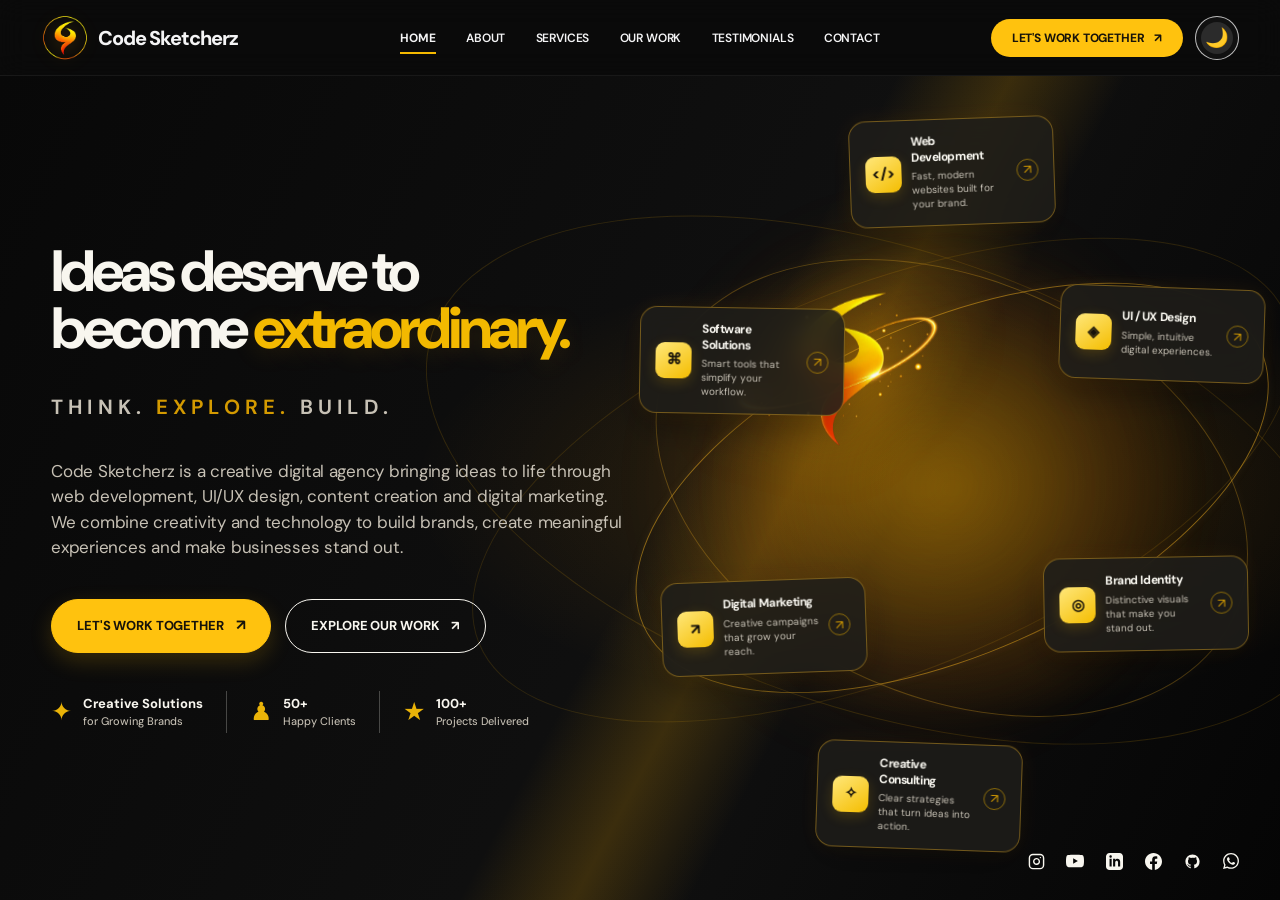
==== index.html @ 2a1d703f "font colors corrected.." ====
<!DOCTYPE html>
<html lang="en">

<head>
    <meta charset="UTF-8">
    <meta name="viewport" content="width=device-width, initial-scale=1.0">

    <title>Code Sketcherz · Independent Creative Technology Studio</title>

    <meta name="description"
        content="Independent creative technology studio combining strategy, design, and thoughtful engineering.">

    <meta name="theme-color" content="#171717">
    <link rel="icon" type="image/png" href="Images/logo.webp">
    <link rel="apple-touch-icon" href="Images/logo.webp">

    <link rel="preconnect" href="https://fonts.googleapis.com">
    <link rel="preconnect" href="https://fonts.gstatic.com" crossorigin>
    <link href="https://fonts.googleapis.com/css2?family=DM+Mono:ital,wght@0,300;0,400;0,500;1,400&family=DM+Sans:ital,opsz,wght@0,9..40,100..1000;1,9..40,100..1000&family=DM+Serif+Display:ital@0;1&family=Playfair+Display:ital,wght@0,400;0,500;0,600;0,700;1,400;1,600&display=swap"
        rel="stylesheet">

    <link rel="stylesheet" href="css/style.css">
    <!-- Immediate theme initialization to prevent Flash of Unstyled Content (FOUC) -->
    <script>
        (function () {
            try {
                const saved = localStorage.getItem('theme');
                const theme = saved || 'dark';
                document.documentElement.setAttribute('data-theme', theme);
            } catch (e) {
                document.documentElement.setAttribute('data-theme', 'dark');
            }
        })();
    </script>
</head>

<body>

    <!-- =====================================
         HEADER NAVIGATION
    ====================================== -->

    <header class="site-header">
        <a class="brand" href="#hero" data-section="hero" aria-label="Code Sketcherz home">
            <span class="brand-mark">
                <img src="Images/logo.webp" alt="Code Sketcherz emblem">
            </span>
            <span class="brand-text">Code Sketcherz</span>
        </a>

        <nav class="header-nav" aria-label="Primary sections">
            <button class="nav-item" data-section="hero">HOME</button>
            <button class="nav-item" data-section="about">ABOUT</button>
            <button class="nav-item" data-section="services">SERVICES</button>
            <button class="nav-item" data-section="work">OUR WORK</button>
            <button class="nav-item" data-section="testimonial">TESTIMONIALS</button>
            <button class="nav-item" data-section="contact">CONTACT</button>
        </nav>

        <div class="header-actions">
            <button class="work-cta" data-section="contact">LET'S WORK TOGETHER <span>↗</span></button>
            <button id="themeToggle" class="mode-toggle-btn" aria-label="Toggle light and dark mode" title="Toggle theme">
                <span class="mode-icon" aria-hidden="true">☼</span>
                <span class="mode-text" aria-hidden="true">☾</span>
            </button>
        </div>
    </header>

    <main class="deck" id="deck">

        <!-- =====================================
             COMMON FOOTER DESIGN
             Footer is included in each section.
        ====================================== -->

        <!-- =====================================
             00 / HERO SECTION
        ====================================== -->

        <section class="panel hero active" id="hero" aria-label="Hero section">
        <div class="panel-inner hero-inner">
            <div class="hero-split-glow" aria-hidden="true"></div>
            <div class="hero-orbit-glow" aria-hidden="true"></div>

            <div class="hero-layout">
                <div class="hero-copy">
                    <h1>Ideas deserve to<br>become <span>extraordinary.</span></h1>
                    <p class="hero-mantra">THINK. <span>EXPLORE.</span> BUILD.</p>
                    <p class="hero-description">
                        Code Sketcherz is a creative digital agency bringing ideas to life through<br>web development,
                        UI/UX design, content creation and digital marketing.<br>We combine creativity and technology
                        to build brands, create meaningful experiences and make businesses stand out.
                    </p>
                    <div class="hero-actions">
                        <button class="hero-primary-btn" data-section="contact">LET'S WORK TOGETHER <span>↗</span></button>
                        <button class="hero-secondary-btn" data-section="work">EXPLORE OUR WORK <span>↗</span></button>
                    </div>

                    <div class="hero-proof-row">
                        <div class="hero-proof-item"><span class="hero-proof-symbol">✦</span><span><strong>Creative Solutions</strong><small>for Growing Brands</small></span></div>
                        <i></i>
                        <div class="hero-proof-item"><span class="hero-proof-symbol">♟</span><span><strong>50+</strong><small>Happy Clients</small></span></div>
                        <i></i>
                        <div class="hero-proof-item"><span class="hero-proof-symbol">★</span><span><strong>100+</strong><small>Projects Delivered</small></span></div>
                    </div>
                </div>

                <div class="hero-visual" aria-label="Code Sketcherz six services">
                    <div class="hero-visual-halo" aria-hidden="true"></div>
                    <img class="hero-emblem" src="Images/hero-orbital-flame.webp" alt="Code Sketcherz golden orbital flame emblem">

                    <button class="hero-service-card hero-card-web" data-section="services">
                        <span class="hero-service-icon">&lt;/&gt;</span>
                        <span class="hero-service-copy"><strong>Web Development</strong><small>Fast, modern websites built for your brand.</small></span>
                        <span class="hero-service-arrow">↗</span>
                    </button>
                    <button class="hero-service-card hero-card-ux" data-section="services">
                        <span class="hero-service-icon">◈</span>
                        <span class="hero-service-copy"><strong>UI / UX Design</strong><small>Simple, intuitive digital experiences.</small></span>
                        <span class="hero-service-arrow">↗</span>
                    </button>
                    <button class="hero-service-card hero-card-software" data-section="services">
                        <span class="hero-service-icon">⌘</span>
                        <span class="hero-service-copy"><strong>Software Solutions</strong><small>Smart tools that simplify your workflow.</small></span>
                        <span class="hero-service-arrow">↗</span>
                    </button>
                    <button class="hero-service-card hero-card-brand" data-section="services">
                        <span class="hero-service-icon">◎</span>
                        <span class="hero-service-copy"><strong>Brand Identity</strong><small>Distinctive visuals that make you stand out.</small></span>
                        <span class="hero-service-arrow">↗</span>
                    </button>
                    <button class="hero-service-card hero-card-marketing" data-section="services">
                        <span class="hero-service-icon">↗</span>
                        <span class="hero-service-copy"><strong>Digital Marketing</strong><small>Creative campaigns that grow your reach.</small></span>
                        <span class="hero-service-arrow">↗</span>
                    </button>
                    <button class="hero-service-card hero-card-consulting" data-section="services">
                        <span class="hero-service-icon">✧</span>
                        <span class="hero-service-copy"><strong>Creative Consulting</strong><small>Clear strategies that turn ideas into action.</small></span>
                        <span class="hero-service-arrow">↗</span>
                    </button>
                </div>

                
<!-- HERO SOCIAL MEDIA LINKS -->
<div class="hero-social-grid">

    <!-- Instagram -->
    <a href="https://www.instagram.com/code_sketcherz_?exln=ajBhZGI0NzRoY2xs"
       target="_blank" rel="noopener noreferrer"
       class="hero-social-icon" aria-label="Instagram">
        <svg viewBox="0 0 24 24" width="17" height="17" fill="none"
             stroke="currentColor" stroke-width="2"
             stroke-linecap="round" stroke-linejoin="round">
            <rect x="2" y="2" width="20" height="20" rx="5"/>
            <path d="M16 11.37A4 4 0 1 1 12.63 8 4 4 0 0 1 16 11.37z"/>
            <line x1="17.5" y1="6.5" x2="17.51" y2="6.5"/>
        </svg>
    </a>

    <!-- YouTube -->
    <a href="https://youtube.com/@codesketcherz?si=xX7CifYzbrCI3W1s"
       target="_blank" rel="noopener noreferrer"
       class="hero-social-icon" aria-label="YouTube">
        <svg viewBox="0 0 24 24" width="18" height="18" fill="currentColor">
            <path d="M23.498 6.186a3.016 3.016 0 0 0-2.122-2.136C19.505 3.545 12 3.545 12 3.545s-7.505 0-9.377.505A3.017 3.017 0 0 0 .502 6.186C0 8.07 0 12 0 12s0 3.93.502 5.814a3.016 3.016 0 0 0 2.122 2.136c1.871.505 9.376.505 9.376.505s7.505 0 9.377-.505a3.015 3.015 0 0 0 2.122-2.136C24 15.93 24 12 24 12s0-3.93-.502-5.814zM9.545 15.568V8.432L15.818 12l-6.273 3.568z"/>
        </svg>
    </a>

    <!-- LinkedIn -->
    <a href="https://www.linkedin.com/in/code-sketcherz-11259b449?utm_source=share_via&utm_content=profile&utm_medium=member_android"
       target="_blank" rel="noopener noreferrer"
       class="hero-social-icon" aria-label="LinkedIn">
        <svg viewBox="0 0 24 24" width="17" height="17" fill="currentColor">
            <path d="M19 0h-14c-2.761 0-5 2.239-5 5v14c0 2.761 2.239 5 5 5h14c2.762 0 5-2.239 5-5v-14c0-2.761-2.238-5-5-5zm-11 19h-3v-11h3v11zm-1.5-12.268c-.966 0-1.75-.79-1.75-1.764s.784-1.764 1.75-1.764 1.75.79 1.75 1.764-.783 1.764-1.75 1.764zm13.5 12.268h-3v-5.604c0-3.368-4-3.113-4 0v5.604h-3v-11h3v1.765c1.396-2.586 7-2.777 7 2.476v6.759z"/>
        </svg>
    </a>

    <!-- Facebook -->
    <a href="https://www.facebook.com/share/r/1CaM84BUrD/"
       target="_blank" rel="noopener noreferrer"
       class="hero-social-icon" aria-label="Facebook">
        <svg viewBox="0 0 24 24" width="17" height="17" fill="currentColor">
            <path d="M24 12.073c0-6.627-5.373-12-12-12s-12 5.373-12 12c0 5.99 4.388 10.954 10.125 11.854v-8.385H7.078v-3.47h3.047V9.43c0-3.007 1.792-4.669 4.533-4.669 1.312 0 2.686.235 2.686.235v2.953H15.83c-1.491 0-1.956.925-1.956 1.874v2.25h3.328l-.532 3.47h-2.796v8.385C19.612 23.027 24 18.062 24 12.073z"/>
        </svg>
    </a>

    <!-- GitHub -->
    <a href="https://github.com/codesketchers"
       target="_blank" rel="noopener noreferrer"
       class="hero-social-icon" aria-label="GitHub">
        <svg viewBox="0 0 24 24" width="17" height="17" fill="currentColor">
            <path fill-rule="evenodd" clip-rule="evenodd" d="M12 2C6.477 2 2 6.484 2 12.017c0 4.425 2.865 8.18 6.839 9.504.5.092.682-.217.682-.483 0-.237-.008-.868-.013-1.703-2.782.605-3.369-1.343-3.369-1.343-.454-1.158-1.11-1.466-1.11-1.466-.908-.62.069-.608.069-.608 1.003.07 1.53 1.032 1.53 1.032.892 1.53 2.341 1.088 2.91.832.092-.647.35-1.088.636-1.338-2.22-.253-4.555-1.113-4.555-4.951 0-1.093.39-1.988 1.029-2.688-.103-.253-.446-1.272.098-2.65 0 0 .84-.27 2.75 1.026A9.564 9.564 0 0112 6.844c.85.004 1.705.115 2.504.337 1.909-1.296 2.747-1.027 2.747-1.027.546 1.379.202 2.398.1 2.651.64.7 1.028 1.595 1.028 2.688 0 3.848-2.339 4.695-4.566 4.943.359.309.678.92.678 1.855 0 1.338-.012 2.419-.012 2.747 0 .268.18.58.688.482A10.019 10.019 0 0022 12.017C22 6.484 17.522 2 12 2z"/>
        </svg>
    </a>

    <!-- WhatsApp -->
    <a href="https://wa.me/919999999999"
       target="_blank" rel="noopener noreferrer"
       class="hero-social-icon" aria-label="WhatsApp">
        <svg viewBox="0 0 24 24" width="16" height="16" fill="currentColor">
                                            <path d="M.057 24l1.687-6.163c-1.041-1.804-1.588-3.849-1.587-5.946.003-6.556 5.338-11.891 11.893-11.891 3.181.001 6.167 1.24 8.413 3.488 2.245 2.248 3.481 5.236 3.48 8.414-.003 6.557-5.338 11.892-11.893 11.892-1.99-.001-3.951-.5-5.688-1.448l-6.305 1.654zm6.597-3.807c1.676.995 3.276 1.591 5.392 1.592 5.448 0 9.886-4.434 9.889-9.885.002-5.462-4.415-9.89-9.881-9.892-5.452 0-9.887 4.434-9.889 9.884-.001 2.225.651 3.891 1.746 5.634l-.999 3.648 3.742-.981zm11.387-5.464c-.074-.124-.272-.198-.57-.347-.297-.149-1.758-.868-2.031-.967-.272-.099-.47-.149-.669.149-.198.297-.768.967-.941 1.165-.173.198-.347.223-.644.074-.297-.149-1.255-.462-2.39-1.475-.883-.788-1.48-1.761-1.653-2.059-.173-.297-.018-.458.13-.606.134-.133.297-.347.446-.521.151-.172.2-.296.3-.495.099-.198.05-.372-.025-.521-.075-.148-.669-1.611-.916-2.206-.242-.579-.487-.501-.669-.51l-.57-.01c-.198 0-.52.074-.792.372s-1.04 1.016-1.04 2.479 1.065 2.876 1.213 3.074c.149.198 2.095 3.2 5.076 4.487.709.306 1.263.489 1.694.626.712.226 1.36.194 1.872.118.571-.085 1.758-.719 2.006-1.413.248-.695.248-1.29.173-1.414z"/>
                                        </svg>
    </a>

</div>

            </div>
        </div>
    </section>

        <!-- =====================================
             01 / ABOUT PAGE (STUDIO MANIFESTO)
        ====================================== -->

        <section class="panel about about-panel"
            id="about" aria-label="About studio">

            <div class="panel-inner">

                <div class="panel-top-canvas bg-white">
                    <div class="section-main">
                        <p class="eyebrow">INDEPENDENT CREATIVE TECHNOLOGY</p>

                        <h2>Small studio.<br><span class="highlight">Big picture.</span></h2>

                        <p class="section-desc">We combine strategy, interface design, and custom engineering to build fast, scalable digital products with lasting momentum.</p>
                    </div>
                </div>

<div class="wave-divider-wrap" aria-hidden="true">
                    <svg viewBox="0 0 1200 60" preserveAspectRatio="none">
                        <path d="M0,0 L1200,0 L1200,30 C1000,0 800,60 600,30 C400,0 200,60 0,30 Z"/>
                    </svg>
                </div>

                <div class="panel-bottom-block block-yellow">
                    <div class="studio-grid-layout">

                        <div class="studio-pillars">
                            <span class="pillars-eyebrow">HOW WE OPERATE</span>
                            <div class="pillar-item">
                                <b>01</b>
                                <div>
                                    <h4>Direct Builder Access</h4>
                                    <p>No non-technical account managers playing telephone. When you have questions or updates, you collaborate directly with the designers and developers writing your code.</p>
                                </div>
                            </div>
                            <div class="pillar-item">
                                <b>02</b>
                                <div>
                                    <h4>Custom Code, Sub-Second Speed</h4>
                                    <p>Zero recycled WordPress templates or bulky page builders. Every line is hand-crafted with modern web standards, guaranteeing 90+ Lighthouse mobile performance.</p>
                                </div>
                            </div>
                            <div class="pillar-item">
                                <b>03</b>
                                <div>
                                    <h4>100% Asset Ownership (Zero Lock-in)</h4>
                                    <p>Every digital asset, domain, hosting setup, and clean GitHub codebase belongs entirely to you upon delivery. No hostage retainers or proprietary traps.</p>
                                </div>
                            </div>
                        </div>

                        <div class="contrast-card">
                            <div class="contrast-header">
                                <span class="badge-tag">THE COMPARISON</span>
                                <h3>Traditional Agency vs Code Sketcherz</h3>
                            </div>
                            <div class="comparison-row">
                                <div class="comp-col legacy">
                                    <span class="comp-label">Typical Agencies</span>
                                    <p>3 layers of sales reps before talking to a coder.</p>
                                    <p>Bloated templates resold at premium prices.</p>
                                    <p>Domains and hosting kept hostage for retainers.</p>
                                    <p>Radio silence the moment final invoice clears.</p>
                                </div>
                                <div class="comp-col studio">
                                    <span class="comp-label">Code Sketcherz</span>
                                    <p>Direct line to your lead developer & UI designer.</p>
                                    <p>Hand-crafted, lightweight code built from zero.</p>
                                    <p>Full GitHub code handover & client asset ownership.</p>
                                    <p>14-day warranty & post-launch training included.</p>
                                </div>
                            </div>
                        </div>

                    </div>

                    <div class="section-next-wrap">
                        <button class="cs-next-trigger" data-next-target="services" aria-label="Explore next section">
                            <span class="btn-pulse-ring" aria-hidden="true"></span>
                            <span class="btn-inner">
                                <span class="tech-code-word" data-text="EXPLORE">EXPLORE</span>
                                <span class="brush-paint-word" data-paint-word="SERVICES">SERVICES</span>
                                <span class="btn-arrow-icon" aria-hidden="true">↘</span>
                            </span>
                        </button>
                    </div>

                </div>

                <footer class="section-footer">

                    <div class="footer-main-grid">

                        <div class="footer-col footer-brand-col">
                            <div class="footer-identity-brand">
                                <div class="footer-cs-badge" aria-label="Code Sketcherz logo">
                                    <img class="footer-logo-image footer-logo-light" src="Images/logo.webp" alt="Code Sketcherz">
                                    <img class="footer-logo-image footer-logo-dark" src="Images/logo.webp" alt="Code Sketcherz">
                                </div>
                                <div class="footer-brand-meta">
                                    <span class="footer-brand-title">CODE SKETCHERZ</span>
                                    <span class="footer-brand-sub">INDEPENDENT CREATIVE TECHNOLOGY STUDIO</span>
                                </div>
                            </div>

                            <div class="footer-action-badge">
                                <span class="action-badge-star">✦</span>
                                <span class="action-badge-text">LET'S MAKE IT HAPPEN NOW</span>
                            </div>

                            <p class="footer-mission-text">
                                Specializing in custom website creation, modern front-end architecture, and seamless user interfaces that bring your brand to life.
                            </p>

                            <div class="footer-brand-copyright">
                                <span>© 2026 CODE SKETCHERZ. ALL RIGHTS RESERVED.</span>
                            </div>
                        </div>

                        <div class="footer-col footer-nav-col">
                            <h4 class="footer-col-title">NAVIGATE</h4>
                            <ul class="footer-link-list">
                                <li>
                                    <button class="footer-nav-link" data-section="about">
                                        <span class="footer-star">✦</span>
                                        <span>About Page</span>
                                    </button>
                                </li>
                                <li>
                                    <button class="footer-nav-link" data-section="services">
                                        <span class="footer-star">✦</span>
                                        <span>Services</span>
                                    </button>
                                </li>
                                <li>
                                    <button class="footer-nav-link" data-section="work">
                                        <span class="footer-star">✦</span>
                                        <span>Our Work</span>
                                    </button>
                                </li>
                                <li>
                                    <button class="footer-nav-link" data-section="testimonial">
                                        <span class="footer-star">✦</span>
                                        <span>Testimonial</span>
                                    </button>
                                </li>
                                <li>
                                    <button class="footer-nav-link" data-section="aboutus">
                                        <span class="footer-star">✦</span>
                                        <span>About Us</span>
                                    </button>
                                </li>
                                <li>
                                    <button class="footer-nav-link" data-section="contact">
                                        <span class="footer-star">✦</span>
                                        <span>Contact</span>
                                    </button>
                                </li>
                            </ul>
                        </div>

                        <div class="footer-col footer-connect-col">
                            <h4 class="footer-col-title">CONNECT</h4>
                            <p class="footer-connect-desc">
                                Got a vision or project in mind? Let’s turn it into reality.
                            </p>
                            <a class="footer-email-cta" href="mailto:hello@codesketcherz.studio">
                                hello@codesketcherz.studio <span>↗</span>
                            </a>

                            <div class="footer-social-wrapper">
                                <h5 class="footer-social-label">FOLLOW US</h5>
                                <div class="footer-social-grid">
                                    <a href="https://www.instagram.com/code_sketcherz_?exln=ajBhZGI0NzRoY2xs" target="_blank" rel="noopener noreferrer" class="footer-social-icon" aria-label="Instagram">
                                        <svg viewBox="0 0 24 24" width="16" height="16" fill="none" stroke="currentColor" stroke-width="2" stroke-linecap="round" stroke-linejoin="round">
                                            <rect x="2" y="2" width="20" height="20" rx="5" ry="5"></rect>
                                            <path d="M16 11.37A4 4 0 1 1 12.63 8 4 4 0 0 1 16 11.37z"></path>
                                            <line x1="17.5" y1="6.5" x2="17.51" y2="6.5"></line>
                                        </svg>
                                    </a>
                                    <a href="https://youtube.com/@codesketcherz?si=xX7CifYzbrCI3W1s" target="_blank" rel="noopener noreferrer" class="footer-social-icon" aria-label="YouTube">
                                        <svg viewBox="0 0 24 24" width="17" height="17" fill="currentColor">
                                            <path d="M23.498 6.186a3.016 3.016 0 0 0-2.122-2.136C19.505 3.545 12 3.545 12 3.545s-7.505 0-9.377.505A3.017 3.017 0 0 0 .502 6.186C0 8.07 0 12 0 12s0 3.93.502 5.814a3.016 3.016 0 0 0 2.122 2.136c1.871.505 9.376.505 9.376.505s7.505 0 9.377-.505a3.015 3.015 0 0 0 2.122-2.136C24 15.93 24 12 24 12s0-3.93-.502-5.814zM9.545 15.568V8.432L15.818 12l-6.273 3.568z"/>
                                        </svg>
                                    </a>
                                    <a href="https://www.linkedin.com/in/code-sketcherz-11259b449?utm_source=share_via&utm_content=profile&utm_medium=member_android" target="_blank" rel="noopener noreferrer" class="footer-social-icon" aria-label="LinkedIn">
                                        <svg viewBox="0 0 24 24" width="16" height="16" fill="currentColor">
                                            <path d="M19 0h-14c-2.761 0-5 2.239-5 5v14c0 2.761 2.239 5 5 5h14c2.762 0 5-2.239 5-5v-14c0-2.761-2.238-5-5-5zm-11 19h-3v-11h3v11zm-1.5-12.268c-.966 0-1.75-.79-1.75-1.764s.784-1.764 1.75-1.764 1.75.79 1.75 1.764-.783 1.764-1.75 1.764zm13.5 12.268h-3v-5.604c0-3.368-4-3.113-4 0v5.604h-3v-11h3v1.765c1.396-2.586 7-2.777 7 2.476v6.759z"/>
                                        </svg>
                                    </a>
                                    <a href="https://www.facebook.com/share/r/1CaM84BUrD/" target="_blank" rel="noopener noreferrer" class="footer-social-icon" aria-label="Facebook">
                                        <svg viewBox="0 0 24 24" width="16" height="16" fill="currentColor">
                                            <path d="M24 12.073c0-6.627-5.373-12-12-12s-12 5.373-12 12c0 5.99 4.388 10.954 10.125 11.854v-8.385H7.078v-3.47h3.047V9.43c0-3.007 1.792-4.669 4.533-4.669 1.312 0 2.686.235 2.686.235v2.953H15.83c-1.491 0-1.956.925-1.956 1.874v2.25h3.328l-.532 3.47h-2.796v8.385C19.612 23.027 24 18.062 24 12.073z"/>
                                        </svg>
                                    </a>
                                    <a href="https://github.com/codesketchers" target="_blank" rel="noopener noreferrer" class="footer-social-icon" aria-label="GitHub">
                                        <svg viewBox="0 0 24 24" width="16" height="16" fill="currentColor">
                                            <path fill-rule="evenodd" clip-rule="evenodd" d="M12 2C6.477 2 2 6.484 2 12.017c0 4.425 2.865 8.18 6.839 9.504.5.092.682-.217.682-.483 0-.237-.008-.868-.013-1.703-2.782.605-3.369-1.343-3.369-1.343-.454-1.158-1.11-1.466-1.11-1.466-.908-.62.069-.608.069-.608 1.003.07 1.53 1.032 1.53 1.032.892 1.53 2.341 1.088 2.91.832.092-.647.35-1.088.636-1.338-2.22-.253-4.555-1.113-4.555-4.951 0-1.093.39-1.988 1.029-2.688-.103-.253-.446-1.272.098-2.65 0 0 .84-.27 2.75 1.026A9.564 9.564 0 0112 6.844c.85.004 1.705.115 2.504.337 1.909-1.296 2.747-1.027 2.747-1.027.546 1.379.202 2.398.1 2.651.64.7 1.028 1.595 1.028 2.688 0 3.848-2.339 4.695-4.566 4.943.359.309.678.92.678 1.855 0 1.338-.012 2.419-.012 2.747 0 .268.18.58.688.482A10.019 10.019 0 0022 12.017C22 6.484 17.522 2 12 2z"/>
                                        </svg>
                                    </a>
                                    <a href="https://wa.me/919999999999" target="_blank" rel="noopener noreferrer" class="footer-social-icon" aria-label="WhatsApp">
                                        <svg viewBox="0 0 24 24" width="16" height="16" fill="currentColor">
                                            <path d="M.057 24l1.687-6.163c-1.041-1.804-1.588-3.849-1.587-5.946.003-6.556 5.338-11.891 11.893-11.891 3.181.001 6.167 1.24 8.413 3.488 2.245 2.248 3.481 5.236 3.48 8.414-.003 6.557-5.338 11.892-11.893 11.892-1.99-.001-3.951-.5-5.688-1.448l-6.305 1.654zm6.597-3.807c1.676.995 3.276 1.591 5.392 1.592 5.448 0 9.886-4.434 9.889-9.885.002-5.462-4.415-9.89-9.881-9.892-5.452 0-9.887 4.434-9.889 9.884-.001 2.225.651 3.891 1.746 5.634l-.999 3.648 3.742-.981zm11.387-5.464c-.074-.124-.272-.198-.57-.347-.297-.149-1.758-.868-2.031-.967-.272-.099-.47-.149-.669.149-.198.297-.768.967-.941 1.165-.173.198-.347.223-.644.074-.297-.149-1.255-.462-2.39-1.475-.883-.788-1.48-1.761-1.653-2.059-.173-.297-.018-.458.13-.606.134-.133.297-.347.446-.521.151-.172.2-.296.3-.495.099-.198.05-.372-.025-.521-.075-.148-.669-1.611-.916-2.206-.242-.579-.487-.501-.669-.51l-.57-.01c-.198 0-.52.074-.792.372s-1.04 1.016-1.04 2.479 1.065 2.876 1.213 3.074c.149.198 2.095 3.2 5.076 4.487.709.306 1.263.489 1.694.626.712.226 1.36.194 1.872.118.571-.085 1.758-.719 2.006-1.413.248-.695.248-1.29.173-1.414z"/>
                                        </svg>
                                    </a>
                                </div>
                            </div>

                            <button class="footer-back-to-top" aria-label="Scroll back to top">
                                <span>BACK TO TOP</span>
                                <span class="btt-arrow">↑</span>
                            </button>
                        </div>

                    </div>

                    <div class="footer-bottom-bar">
                        <div class="bottom-studio-details">
                            <span class="studio-detail-item">CHENNAI · EVERYWHERE</span>
                            <span class="bottom-separator">·</span>
                            <span class="studio-detail-item">INDEPENDENT DIGITAL PRACTICE</span>
                            <span class="bottom-separator">·</span>
                            <span class="studio-detail-item highlight-motto">DESIGN &amp; CODE WITH ARCHITECTURAL RESTRAINT</span>
                        </div>
                    </div>

                </footer>

            </div>
        </section>

        <!-- =====================================
             02 / SERVICES
        ====================================== -->

        <section class="panel services"
            id="services" aria-label="Services">

            <div class="panel-inner">

                <div class="panel-top-canvas bg-black">
                    <div class="section-main">
                        <p class="eyebrow">WHAT WE CREATE</p>

                        <h2>
                            Ideas into<br>
                            <span class="highlight">impact.</span>
                        </h2>

                        <p class="section-desc">
                            We bring creativity, technology and strategy
                            together to create digital experiences that
                            help businesses move forward.
                        </p>
                    </div>

                </div>

                <div class="wave-divider-wrap" aria-hidden="true">
                    <svg viewBox="0 0 1200 60" preserveAspectRatio="none">
                        <path d="M0,0 L1200,0 L1200,30 C1000,0 800,60 600,30 C400,0 200,60 0,30 Z"/>
                    </svg>
                </div>

                <div class="panel-bottom-block block-grey">

                    <div class="team-workspace services-workspace"
                        data-slot="services">

                        <div class="services-content">

                            <div class="services-intro">
                                <div>
                                    <span class="services-label">OUR EXPERTISE</span>
                                    <h3>What we bring<br>to the <span>table.</span></h3>
                                </div>

                                <p>
                                    From the first idea to the final product,we create <br>meaningful digital solutions through thoughtful design, modern technology and creative thinking.
                                </p>
                            </div>

                            <div class="services-grid">

                                <article class="service-card service-yellow">
                                    <div class="service-card-top">
                                        <span class="service-number">01 / DEVELOPMENT</span>
                                        <span class="service-icon">✳</span>
                                    </div>

                                    <h3>Web Development</h3>

                                    <p>
                                        We build responsive, fast and modern
                                        websites that communicate your brand
                                        and create a great experience on every device.
                                    </p>

                                    <div class="service-tags">
                                        <span>HTML</span>
                                        <span>CSS</span>
                                        <span>JavaScript</span>
                                    </div>

                                    <span class="service-arrow">↗</span>
                                </article>

                                <article class="service-card service-beige">
                                    <div class="service-card-top">
                                        <span class="service-number">02 / EXPERIENCE</span>
                                        <span class="service-icon">◈</span>
                                    </div>

                                    <h3>UI / UX Design</h3>

                                    <p>
                                        We design simple, intuitive and
                                        attractive interfaces that make
                                        digital products easier to use.
                                    </p>

                                    <div class="service-tags">
                                        <span>Wireframes</span>
                                        <span>Prototypes</span>
                                        <span>UI Design</span>
                                    </div>

                                    <span class="service-arrow">↗</span>
                                </article>

                                <article class="service-card service-white">
                                    <div class="service-card-top">
                                        <span class="service-number">03 / TECHNOLOGY</span>
                                        <span class="service-icon">⌘</span>
                                    </div>

                                    <h3>Software Solutions</h3>

                                    <p>
                                        Custom digital tools and software
                                        solutions designed to simplify
                                        workflows and solve real business problems.
                                    </p>

                                    <div class="service-tags">
                                        <span>Python</span>
                                        <span>Automation</span>
                                        <span>Software</span>
                                    </div>

                                    <span class="service-arrow">↗</span>
                                </article>

                                <article class="service-card service-beige">
                                    <div class="service-card-top">
                                        <span class="service-number">04 / IDENTITY</span>
                                        <span class="service-icon">◎</span>
                                    </div>

                                    <h3>Brand Identity</h3>

                                    <p>
                                        We create memorable visual identities
                                        that express your brand personality
                                        and help you stand out.
                                    </p>

                                    <div class="service-tags">
                                        <span>Logo Design</span>
                                        <span>Branding</span>
                                        <span>Graphics</span>
                                    </div>

                                    <span class="service-arrow">↗</span>
                                </article>

                                <article class="service-card service-white">
                                    <div class="service-card-top">
                                        <span class="service-number">05 / GROWTH</span>
                                        <span class="service-icon">⌁</span>
                                    </div>

                                    <h3>Digital Marketing</h3>

                                    <p>
                                        We help brands build an online presence
                                        through creative content, digital
                                        campaigns and social media strategy.
                                    </p>

                                    <div class="service-tags">
                                        <span>Social Media</span>
                                        <span>SEO</span>
                                        <span>Content</span>
                                    </div>

                                    <span class="service-arrow">↗</span>
                                </article>

                                <article class="service-card service-yellow">
                                    <div class="service-card-top">
                                        <span class="service-number">06 / INNOVATION</span>
                                        <span class="service-icon">✧</span>
                                    </div>

                                    <h3>Creative Consulting</h3>

                                    <p>
                                        We turn early ideas into clear
                                        strategies, helping businesses
                                        discover new digital opportunities.
                                    </p>

                                    <div class="service-tags">
                                        <span>Planning</span>
                                        <span>Strategy</span>
                                        <span>Innovation</span>
                                    </div>

                                    <span class="service-arrow">↗</span>
                                </article>

                            </div>

                            <div class="services-bottom">

                                <div>
                                    <span class="services-label">HAVE A PROJECT IN MIND?</span>
                                    <h3>Let's make something <span>meaningful.</span></h3>
                                </div>

                                <button class="services-contact-btn"
                                    data-section="contact">
                                    START A PROJECT ↗
                                </button>

                            </div>

                        </div>

                    </div>

                    <div class="section-next-wrap">
                        <button class="cs-next-trigger" data-next-target="work" aria-label="Explore next section">
                            <span class="btn-pulse-ring" aria-hidden="true"></span>
                            <span class="btn-inner">
                                <span class="tech-code-word" data-text="EXPLORE">EXPLORE</span>
                                <span class="brush-paint-word" data-paint-word="OUR WORK">OUR WORK</span>
                                <span class="btn-arrow-icon" aria-hidden="true">↘</span>
                            </span>
                        </button>
                    </div>

                </div>

                <footer class="section-footer">

                    <div class="footer-main-grid">

                        <div class="footer-col footer-brand-col">
                            <div class="footer-identity-brand">
                                <div class="footer-cs-badge" aria-label="Code Sketcherz logo">
                                    <img class="footer-logo-image footer-logo-light" src="Images/logo.webp" alt="Code Sketcherz">
                                    <img class="footer-logo-image footer-logo-dark" src="Images/logo.webp" alt="Code Sketcherz">
                                </div>
                                <div class="footer-brand-meta">
                                    <span class="footer-brand-title">CODE SKETCHERZ</span>
                                    <span class="footer-brand-sub">INDEPENDENT CREATIVE TECHNOLOGY STUDIO</span>
                                </div>
                            </div>

                            <div class="footer-action-badge">
                                <span class="action-badge-star">✦</span>
                                <span class="action-badge-text">LET'S MAKE IT HAPPEN NOW</span>
                            </div>

                            <p class="footer-mission-text">
                                Specializing in custom website creation, modern front-end architecture, and seamless user interfaces that bring your brand to life.
                            </p>

                            <div class="footer-brand-copyright">
                                <span>© 2026 CODE SKETCHERZ. ALL RIGHTS RESERVED.</span>
                            </div>
                        </div>

                        <div class="footer-col footer-nav-col">
                            <h4 class="footer-col-title">NAVIGATE</h4>
                            <ul class="footer-link-list">
                                <li>
                                    <button class="footer-nav-link" data-section="about">
                                        <span class="footer-star">✦</span>
                                        <span>About Page</span>
                                    </button>
                                </li>
                                <li>
                                    <button class="footer-nav-link" data-section="services">
                                        <span class="footer-star">✦</span>
                                        <span>Services</span>
                                    </button>
                                </li>
                                <li>
                                    <button class="footer-nav-link" data-section="work">
                                        <span class="footer-star">✦</span>
                                        <span>Our Work</span>
                                    </button>
                                </li>
                                <li>
                                    <button class="footer-nav-link" data-section="testimonial">
                                        <span class="footer-star">✦</span>
                                        <span>Testimonial</span>
                                    </button>
                                </li>
                                <li>
                                    <button class="footer-nav-link" data-section="aboutus">
                                        <span class="footer-star">✦</span>
                                        <span>About Us</span>
                                    </button>
                                </li>
                                <li>
                                    <button class="footer-nav-link" data-section="contact">
                                        <span class="footer-star">✦</span>
                                        <span>Contact</span>
                                    </button>
                                </li>
                            </ul>
                        </div>

                        <div class="footer-col footer-connect-col">
                            <h4 class="footer-col-title">CONNECT</h4>
                            <p class="footer-connect-desc">
                                Got a vision or project in mind? Let’s turn it into reality.
                            </p>
                            <a class="footer-email-cta" href="mailto:hello@codesketcherz.studio">
                                hello@codesketcherz.studio <span>↗</span>
                            </a>

                            <div class="footer-social-wrapper">
                                <h5 class="footer-social-label">FOLLOW US</h5>
                                <div class="footer-social-grid">
                                    <a href="https://www.instagram.com/code_sketcherz_?exln=ajBhZGI0NzRoY2xs" target="_blank" rel="noopener noreferrer" class="footer-social-icon" aria-label="Instagram">
                                        <svg viewBox="0 0 24 24" width="16" height="16" fill="none" stroke="currentColor" stroke-width="2" stroke-linecap="round" stroke-linejoin="round">
                                            <rect x="2" y="2" width="20" height="20" rx="5" ry="5"></rect>
                                            <path d="M16 11.37A4 4 0 1 1 12.63 8 4 4 0 0 1 16 11.37z"></path>
                                            <line x1="17.5" y1="6.5" x2="17.51" y2="6.5"></line>
                                        </svg>
                                    </a>
                                    <a href="https://youtube.com/@codesketcherz?si=xX7CifYzbrCI3W1s" target="_blank" rel="noopener noreferrer" class="footer-social-icon" aria-label="YouTube">
                                        <svg viewBox="0 0 24 24" width="17" height="17" fill="currentColor">
                                            <path d="M23.498 6.186a3.016 3.016 0 0 0-2.122-2.136C19.505 3.545 12 3.545 12 3.545s-7.505 0-9.377.505A3.017 3.017 0 0 0 .502 6.186C0 8.07 0 12 0 12s0 3.93.502 5.814a3.016 3.016 0 0 0 2.122 2.136c1.871.505 9.376.505 9.376.505s7.505 0 9.377-.505a3.015 3.015 0 0 0 2.122-2.136C24 15.93 24 12 24 12s0-3.93-.502-5.814zM9.545 15.568V8.432L15.818 12l-6.273 3.568z"/>
                                        </svg>
                                    </a>
                                    <a href="https://www.linkedin.com/in/code-sketcherz-11259b449?utm_source=share_via&utm_content=profile&utm_medium=member_android" target="_blank" rel="noopener noreferrer" class="footer-social-icon" aria-label="LinkedIn">
                                        <svg viewBox="0 0 24 24" width="16" height="16" fill="currentColor">
                                            <path d="M19 0h-14c-2.761 0-5 2.239-5 5v14c0 2.761 2.239 5 5 5h14c2.762 0 5-2.239 5-5v-14c0-2.761-2.238-5-5-5zm-11 19h-3v-11h3v11zm-1.5-12.268c-.966 0-1.75-.79-1.75-1.764s.784-1.764 1.75-1.764 1.75.79 1.75 1.764-.783 1.764-1.75 1.764zm13.5 12.268h-3v-5.604c0-3.368-4-3.113-4 0v5.604h-3v-11h3v1.765c1.396-2.586 7-2.777 7 2.476v6.759z"/>
                                        </svg>
                                    </a>
                                    <a href="https://www.facebook.com/share/r/1CaM84BUrD/" target="_blank" rel="noopener noreferrer" class="footer-social-icon" aria-label="Facebook">
                                        <svg viewBox="0 0 24 24" width="16" height="16" fill="currentColor">
                                            <path d="M24 12.073c0-6.627-5.373-12-12-12s-12 5.373-12 12c0 5.99 4.388 10.954 10.125 11.854v-8.385H7.078v-3.47h3.047V9.43c0-3.007 1.792-4.669 4.533-4.669 1.312 0 2.686.235 2.686.235v2.953H15.83c-1.491 0-1.956.925-1.956 1.874v2.25h3.328l-.532 3.47h-2.796v8.385C19.612 23.027 24 18.062 24 12.073z"/>
                                        </svg>
                                    </a>
                                    <a href="https://github.com/codesketchers" target="_blank" rel="noopener noreferrer" class="footer-social-icon" aria-label="GitHub">
                                        <svg viewBox="0 0 24 24" width="16" height="16" fill="currentColor">
                                            <path fill-rule="evenodd" clip-rule="evenodd" d="M12 2C6.477 2 2 6.484 2 12.017c0 4.425 2.865 8.18 6.839 9.504.5.092.682-.217.682-.483 0-.237-.008-.868-.013-1.703-2.782.605-3.369-1.343-3.369-1.343-.454-1.158-1.11-1.466-1.11-1.466-.908-.62.069-.608.069-.608 1.003.07 1.53 1.032 1.53 1.032.892 1.53 2.341 1.088 2.91.832.092-.647.35-1.088.636-1.338-2.22-.253-4.555-1.113-4.555-4.951 0-1.093.39-1.988 1.029-2.688-.103-.253-.446-1.272.098-2.65 0 0 .84-.27 2.75 1.026A9.564 9.564 0 0112 6.844c.85.004 1.705.115 2.504.337 1.909-1.296 2.747-1.027 2.747-1.027.546 1.379.202 2.398.1 2.651.64.7 1.028 1.595 1.028 2.688 0 3.848-2.339 4.695-4.566 4.943.359.309.678.92.678 1.855 0 1.338-.012 2.419-.012 2.747 0 .268.18.58.688.482A10.019 10.019 0 0022 12.017C22 6.484 17.522 2 12 2z"/>
                                        </svg>
                                    </a>
                                    <a href="https://wa.me/919999999999" target="_blank" rel="noopener noreferrer" class="footer-social-icon" aria-label="WhatsApp">
                                        <svg viewBox="0 0 24 24" width="16" height="16" fill="currentColor">
                                            <path d="M.057 24l1.687-6.163c-1.041-1.804-1.588-3.849-1.587-5.946.003-6.556 5.338-11.891 11.893-11.891 3.181.001 6.167 1.24 8.413 3.488 2.245 2.248 3.481 5.236 3.48 8.414-.003 6.557-5.338 11.892-11.893 11.892-1.99-.001-3.951-.5-5.688-1.448l-6.305 1.654zm6.597-3.807c1.676.995 3.276 1.591 5.392 1.592 5.448 0 9.886-4.434 9.889-9.885.002-5.462-4.415-9.89-9.881-9.892-5.452 0-9.887 4.434-9.889 9.884-.001 2.225.651 3.891 1.746 5.634l-.999 3.648 3.742-.981zm11.387-5.464c-.074-.124-.272-.198-.57-.347-.297-.149-1.758-.868-2.031-.967-.272-.099-.47-.149-.669.149-.198.297-.768.967-.941 1.165-.173.198-.347.223-.644.074-.297-.149-1.255-.462-2.39-1.475-.883-.788-1.48-1.761-1.653-2.059-.173-.297-.018-.458.13-.606.134-.133.297-.347.446-.521.151-.172.2-.296.3-.495.099-.198.05-.372-.025-.521-.075-.148-.669-1.611-.916-2.206-.242-.579-.487-.501-.669-.51l-.57-.01c-.198 0-.52.074-.792.372s-1.04 1.016-1.04 2.479 1.065 2.876 1.213 3.074c.149.198 2.095 3.2 5.076 4.487.709.306 1.263.489 1.694.626.712.226 1.36.194 1.872.118.571-.085 1.758-.719 2.006-1.413.248-.695.248-1.29.173-1.414z"/>
                                        </svg>
                                    </a>
                                </div>
                            </div>

                            <button class="footer-back-to-top" aria-label="Scroll back to top">
                                <span>BACK TO TOP</span>
                                <span class="btt-arrow">↑</span>
                            </button>
                        </div>

                    </div>

                    <div class="footer-bottom-bar">
                        <div class="bottom-studio-details">
                            <span class="studio-detail-item">CHENNAI · EVERYWHERE</span>
                            <span class="bottom-separator">·</span>
                            <span class="studio-detail-item">INDEPENDENT DIGITAL PRACTICE</span>
                            <span class="bottom-separator">·</span>
                            <span class="studio-detail-item highlight-motto">DESIGN &amp; CODE WITH ARCHITECTURAL RESTRAINT</span>
                        </div>
                    </div>

                </footer>

            </div>
        </section>

        <!-- =====================================
             03 / OUR WORK
        ====================================== -->

        <section class="panel work"
            id="work" aria-label="Our work">

            <div class="panel-inner">

                <div class="panel-top-canvas bg-white">
                    <div class="section-main">
                        <p class="eyebrow">OUR WORK</p>

                        <h2>
                            Made with curiosity.<br>
                            <span class="highlight">Portfolio showcases.</span>
                        </h2>

                        <p class="section-desc">
                            A curation of recent collaborations across
                            digital platforms, design systems and web architectures.
                        </p>
                    </div>

                </div>

                <div class="wave-divider-wrap" aria-hidden="true">
                    <svg viewBox="0 0 1200 60" preserveAspectRatio="none">
                        <path d="M0,0 L1200,0 L1200,30 C1000,0 800,60 600,30 C400,0 200,60 0,30 Z"/>
                    </svg>
                </div>

                <div class="panel-bottom-block block-yellow">

                    <div class="team-workspace" data-slot="work">
                        TEAM WORKSPACE SLOT - WORK
                    </div>

                    <div class="section-next-wrap">
                        <button class="cs-next-trigger" data-next-target="testimonial" aria-label="Explore next section">
                            <span class="btn-pulse-ring" aria-hidden="true"></span>
                            <span class="btn-inner">
                                <span class="tech-code-word" data-text="EXPLORE">EXPLORE</span>
                                <span class="brush-paint-word" data-paint-word="TESTIMONIALS">TESTIMONIALS</span>
                                <span class="btn-arrow-icon" aria-hidden="true">↘</span>
                            </span>
                        </button>
                    </div>

                </div>

                <footer class="section-footer">

                    <div class="footer-main-grid">

                        <div class="footer-col footer-brand-col">
                            <div class="footer-identity-brand">
                                <div class="footer-cs-badge" aria-label="Code Sketcherz logo">
                                    <img class="footer-logo-image footer-logo-light" src="Images/logo.webp" alt="Code Sketcherz">
                                    <img class="footer-logo-image footer-logo-dark" src="Images/logo.webp" alt="Code Sketcherz">
                                </div>
                                <div class="footer-brand-meta">
                                    <span class="footer-brand-title">CODE SKETCHERZ</span>
                                    <span class="footer-brand-sub">INDEPENDENT CREATIVE TECHNOLOGY STUDIO</span>
                                </div>
                            </div>

                            <div class="footer-action-badge">
                                <span class="action-badge-star">✦</span>
                                <span class="action-badge-text">LET'S MAKE IT HAPPEN NOW</span>
                            </div>

                            <p class="footer-mission-text">
                                Specializing in custom website creation, modern front-end architecture, and seamless user interfaces that bring your brand to life.
                            </p>

                            <div class="footer-brand-copyright">
                                <span>© 2026 CODE SKETCHERZ. ALL RIGHTS RESERVED.</span>
                            </div>
                        </div>

                        <div class="footer-col footer-nav-col">
                            <h4 class="footer-col-title">NAVIGATE</h4>
                            <ul class="footer-link-list">
                                <li>
                                    <button class="footer-nav-link" data-section="about">
                                        <span class="footer-star">✦</span>
                                        <span>About Page</span>
                                    </button>
                                </li>
                                <li>
                                    <button class="footer-nav-link" data-section="services">
                                        <span class="footer-star">✦</span>
                                        <span>Services</span>
                                    </button>
                                </li>
                                <li>
                                    <button class="footer-nav-link" data-section="work">
                                        <span class="footer-star">✦</span>
                                        <span>Our Work</span>
                                    </button>
                                </li>
                                <li>
                                    <button class="footer-nav-link" data-section="testimonial">
                                        <span class="footer-star">✦</span>
                                        <span>Testimonial</span>
                                    </button>
                                </li>
                                <li>
                                    <button class="footer-nav-link" data-section="aboutus">
                                        <span class="footer-star">✦</span>
                                        <span>About Us</span>
                                    </button>
                                </li>
                                <li>
                                    <button class="footer-nav-link" data-section="contact">
                                        <span class="footer-star">✦</span>
                                        <span>Contact</span>
                                    </button>
                                </li>
                            </ul>
                        </div>

                        <div class="footer-col footer-connect-col">
                            <h4 class="footer-col-title">CONNECT</h4>
                            <p class="footer-connect-desc">
                                Got a vision or project in mind? Let’s turn it into reality.
                            </p>
                            <a class="footer-email-cta" href="mailto:hello@codesketcherz.studio">
                                hello@codesketcherz.studio <span>↗</span>
                            </a>

                            <div class="footer-social-wrapper">
                                <h5 class="footer-social-label">FOLLOW US</h5>
                                <div class="footer-social-grid">
                                    <a href="https://www.instagram.com/code_sketcherz_?exln=ajBhZGI0NzRoY2xs" target="_blank" rel="noopener noreferrer" class="footer-social-icon" aria-label="Instagram">
                                        <svg viewBox="0 0 24 24" width="16" height="16" fill="none" stroke="currentColor" stroke-width="2" stroke-linecap="round" stroke-linejoin="round">
                                            <rect x="2" y="2" width="20" height="20" rx="5" ry="5"></rect>
                                            <path d="M16 11.37A4 4 0 1 1 12.63 8 4 4 0 0 1 16 11.37z"></path>
                                            <line x1="17.5" y1="6.5" x2="17.51" y2="6.5"></line>
                                        </svg>
                                    </a>
                                    <a href="https://youtube.com/@codesketcherz?si=xX7CifYzbrCI3W1s" target="_blank" rel="noopener noreferrer" class="footer-social-icon" aria-label="YouTube">
                                        <svg viewBox="0 0 24 24" width="17" height="17" fill="currentColor">
                                            <path d="M23.498 6.186a3.016 3.016 0 0 0-2.122-2.136C19.505 3.545 12 3.545 12 3.545s-7.505 0-9.377.505A3.017 3.017 0 0 0 .502 6.186C0 8.07 0 12 0 12s0 3.93.502 5.814a3.016 3.016 0 0 0 2.122 2.136c1.871.505 9.376.505 9.376.505s7.505 0 9.377-.505a3.015 3.015 0 0 0 2.122-2.136C24 15.93 24 12 24 12s0-3.93-.502-5.814zM9.545 15.568V8.432L15.818 12l-6.273 3.568z"/>
                                        </svg>
                                    </a>
                                    <a href="https://www.linkedin.com/in/code-sketcherz-11259b449?utm_source=share_via&utm_content=profile&utm_medium=member_android" target="_blank" rel="noopener noreferrer" class="footer-social-icon" aria-label="LinkedIn">
                                        <svg viewBox="0 0 24 24" width="16" height="16" fill="currentColor">
                                            <path d="M19 0h-14c-2.761 0-5 2.239-5 5v14c0 2.761 2.239 5 5 5h14c2.762 0 5-2.239 5-5v-14c0-2.761-2.238-5-5-5zm-11 19h-3v-11h3v11zm-1.5-12.268c-.966 0-1.75-.79-1.75-1.764s.784-1.764 1.75-1.764 1.75.79 1.75 1.764-.783 1.764-1.75 1.764zm13.5 12.268h-3v-5.604c0-3.368-4-3.113-4 0v5.604h-3v-11h3v1.765c1.396-2.586 7-2.777 7 2.476v6.759z"/>
                                        </svg>
                                    </a>
                                    <a href="https://www.facebook.com/share/r/1CaM84BUrD/" target="_blank" rel="noopener noreferrer" class="footer-social-icon" aria-label="Facebook">
                                        <svg viewBox="0 0 24 24" width="16" height="16" fill="currentColor">
                                            <path d="M24 12.073c0-6.627-5.373-12-12-12s-12 5.373-12 12c0 5.99 4.388 10.954 10.125 11.854v-8.385H7.078v-3.47h3.047V9.43c0-3.007 1.792-4.669 4.533-4.669 1.312 0 2.686.235 2.686.235v2.953H15.83c-1.491 0-1.956.925-1.956 1.874v2.25h3.328l-.532 3.47h-2.796v8.385C19.612 23.027 24 18.062 24 12.073z"/>
                                        </svg>
                                    </a>
                                    <a href="https://github.com/codesketchers" target="_blank" rel="noopener noreferrer" class="footer-social-icon" aria-label="GitHub">
                                        <svg viewBox="0 0 24 24" width="16" height="16" fill="currentColor">
                                            <path fill-rule="evenodd" clip-rule="evenodd" d="M12 2C6.477 2 2 6.484 2 12.017c0 4.425 2.865 8.18 6.839 9.504.5.092.682-.217.682-.483 0-.237-.008-.868-.013-1.703-2.782.605-3.369-1.343-3.369-1.343-.454-1.158-1.11-1.466-1.11-1.466-.908-.62.069-.608.069-.608 1.003.07 1.53 1.032 1.53 1.032.892 1.53 2.341 1.088 2.91.832.092-.647.35-1.088.636-1.338-2.22-.253-4.555-1.113-4.555-4.951 0-1.093.39-1.988 1.029-2.688-.103-.253-.446-1.272.098-2.65 0 0 .84-.27 2.75 1.026A9.564 9.564 0 0112 6.844c.85.004 1.705.115 2.504.337 1.909-1.296 2.747-1.027 2.747-1.027.546 1.379.202 2.398.1 2.651.64.7 1.028 1.595 1.028 2.688 0 3.848-2.339 4.695-4.566 4.943.359.309.678.92.678 1.855 0 1.338-.012 2.419-.012 2.747 0 .268.18.58.688.482A10.019 10.019 0 0022 12.017C22 6.484 17.522 2 12 2z"/>
                                        </svg>
                                    </a>
                                    <a href="https://wa.me/919999999999" target="_blank" rel="noopener noreferrer" class="footer-social-icon" aria-label="WhatsApp">
                                        <svg viewBox="0 0 24 24" width="16" height="16" fill="currentColor">
                                            <path d="M.057 24l1.687-6.163c-1.041-1.804-1.588-3.849-1.587-5.946.003-6.556 5.338-11.891 11.893-11.891 3.181.001 6.167 1.24 8.413 3.488 2.245 2.248 3.481 5.236 3.48 8.414-.003 6.557-5.338 11.892-11.893 11.892-1.99-.001-3.951-.5-5.688-1.448l-6.305 1.654zm6.597-3.807c1.676.995 3.276 1.591 5.392 1.592 5.448 0 9.886-4.434 9.889-9.885.002-5.462-4.415-9.89-9.881-9.892-5.452 0-9.887 4.434-9.889 9.884-.001 2.225.651 3.891 1.746 5.634l-.999 3.648 3.742-.981zm11.387-5.464c-.074-.124-.272-.198-.57-.347-.297-.149-1.758-.868-2.031-.967-.272-.099-.47-.149-.669.149-.198.297-.768.967-.941 1.165-.173.198-.347.223-.644.074-.297-.149-1.255-.462-2.39-1.475-.883-.788-1.48-1.761-1.653-2.059-.173-.297-.018-.458.13-.606.134-.133.297-.347.446-.521.151-.172.2-.296.3-.495.099-.198.05-.372-.025-.521-.075-.148-.669-1.611-.916-2.206-.242-.579-.487-.501-.669-.51l-.57-.01c-.198 0-.52.074-.792.372s-1.04 1.016-1.04 2.479 1.065 2.876 1.213 3.074c.149.198 2.095 3.2 5.076 4.487.709.306 1.263.489 1.694.626.712.226 1.36.194 1.872.118.571-.085 1.758-.719 2.006-1.413.248-.695.248-1.29.173-1.414z"/>
                                        </svg>
                                    </a>
                                </div>
                            </div>

                            <button class="footer-back-to-top" aria-label="Scroll back to top">
                                <span>BACK TO TOP</span>
                                <span class="btt-arrow">↑</span>
                            </button>
                        </div>

                    </div>

                    <div class="footer-bottom-bar">
                        <div class="bottom-studio-details">
                            <span class="studio-detail-item">CHENNAI · EVERYWHERE</span>
                            <span class="bottom-separator">·</span>
                            <span class="studio-detail-item">INDEPENDENT DIGITAL PRACTICE</span>
                            <span class="bottom-separator">·</span>
                            <span class="studio-detail-item highlight-motto">DESIGN &amp; CODE WITH ARCHITECTURAL RESTRAINT</span>
                        </div>
                    </div>

                </footer>

            </div>
        </section>

<!-- =====================================
             04 / TESTIMONIAL
        ====================================== -->

        <section class="panel testimonial"
            id="testimonial" aria-label="Testimonials">

            <div class="panel-inner">

                <div class="panel-top-canvas bg-white">
                    <div class="section-main">
                        <p class="eyebrow">TESTIMONIAL</p>

                        <h2>
                            Don't just take<br>
                            <span class="highlight">our word.</span>
                        </h2>

                        <p class="section-desc">
                            Real relationships built on trust, craft,
                            and measurable outcomes.
                        </p>
                    </div>

                </div>

                <div class="wave-divider-wrap" aria-hidden="true">
                    <svg viewBox="0 0 1200 60" preserveAspectRatio="none">
                        <path d="M0,0 L1200,0 L1200,30 C1000,0 800,60 600,30 C400,0 200,60 0,30 Z"/>
                    </svg>
                </div>

                <div class="panel-bottom-block block-yellow">
                    <!-- ==========================================
                         CLIENT TESTIMONIALS (ZIGZAG CIRCULAR LAYOUT)
                    ========================================== -->
                    <div class="testimonials-zigzag-section" aria-label="Client Testimonials">
                        <div class="testimonials-zigzag-container">

                            <div class="testimonials-zigzag-stack">

                                <article class="zigzag-item">
                                    <div class="zigzag-media">
                                        <div class="zigzag-avatar-wrapper">
                                            <img
                                                src="https://images.unsplash.com/photo-1507003211169-0a1dd7228f2d?auto=format&fit=crop&w=280&h=280&q=80"
                                                alt="Chris Morris"
                                                class="zigzag-avatar-img"
                                                loading="lazy"
                                            >
                                            <div class="zigzag-avatar-badge" title="Verified Client">
                                                <span >✦</span>
                                            </div>
                                        </div>
                                        <div class="zigzag-rating" aria-label="5 out of 5 stars">
                                            <span >★</span>
                                            <span >★</span>
                                            <span >★</span>
                                            <span >★</span>
                                            <span >★</span>
                                        </div>
                                    </div>

                                    <div class="zigzag-card">
                                        <div class="zigzag-card-inner">
                                            <span class="zigzag-quote-mark" aria-hidden="true">“</span>
                                            <blockquote class="zigzag-quote-text">
                                                "One thing that's difficult in this industry is getting people to follow through. Code Sketcherz delivered ahead of schedule, with exceptional front-end architecture and an attention to detail that exceeded every benchmark we set. Truly outstanding craftsmanship."
                                            </blockquote>
                                            <div class="zigzag-author-meta">
                                                <div class="zigzag-author-info">
                                                    <h4 class="zigzag-author-name">Chris Morris</h4>
                                                    <div class="zigzag-role-group">
                                                        <span class="zigzag-designation">Co-Founder</span>
                                                        <span class="zigzag-dot">·</span>
                                                        <span class="zigzag-company">Universal Network</span>
                                                    </div>
                                                </div>
                                            </div>
                                        </div>
                                    </div>
                                </article>

                                <article class="zigzag-item zigzag-reversed">
                                    <div class="zigzag-media">
                                        <div class="zigzag-avatar-wrapper">
                                            <img
                                                src="https://images.unsplash.com/photo-1534528741775-53994a69daeb?auto=format&fit=crop&w=280&h=280&q=80"
                                                alt="Sarah Jenkins"
                                                class="zigzag-avatar-img"
                                                loading="lazy"
                                            >
                                            <div class="zigzag-avatar-badge" title="Verified Client">
                                                <span >✦</span>
                                            </div>
                                        </div>
                                        <div class="zigzag-rating" aria-label="5 out of 5 stars">
                                            <span >★</span>
                                            <span >★</span>
                                            <span >★</span>
                                            <span >★</span>
                                            <span >★</span>
                                        </div>
                                    </div>

                                    <div class="zigzag-card">
                                        <div class="zigzag-card-inner">
                                            <span class="zigzag-quote-mark" aria-hidden="true">“</span>
                                            <blockquote class="zigzag-quote-text">
                                                "Working with Code Sketcherz completely transformed our digital presence. Their ability to translate complex design systems into fluid, high-performance web experiences with architectural restraint is unmatched. A game-changer for our brand."
                                            </blockquote>
                                            <div class="zigzag-author-meta">
                                                <div class="zigzag-author-info">
                                                    <h4 class="zigzag-author-name">Sarah Jenkins</h4>
                                                    <div class="zigzag-role-group">
                                                        <span class="zigzag-designation">Founder &amp; CEO</span>
                                                        <span class="zigzag-dot">·</span>
                                                        <span class="zigzag-company">Partner Studio</span>
                                                    </div>
                                                </div>
                                            </div>
                                        </div>
                                    </div>
                                </article>

                                <article class="zigzag-item">
                                    <div class="zigzag-media">
                                        <div class="zigzag-avatar-wrapper">
                                            <img
                                                src="https://images.unsplash.com/photo-1500648767791-00dcc994a43e?auto=format&fit=crop&w=280&h=280&q=80"
                                                alt="Alex Rivera"
                                                class="zigzag-avatar-img"
                                                loading="lazy"
                                            >
                                            <div class="zigzag-avatar-badge" title="Verified Client">
                                                <span >✦</span>
                                            </div>
                                        </div>
                                        <div class="zigzag-rating" aria-label="5 out of 5 stars">
                                            <span >★</span>
                                            <span >★</span>
                                            <span >★</span>
                                            <span >★</span>
                                            <span >★</span>
                                        </div>
                                    </div>

                                    <div class="zigzag-card">
                                        <div class="zigzag-card-inner">
                                            <span class="zigzag-quote-mark" aria-hidden="true">“</span>
                                            <blockquote class="zigzag-quote-text">
                                                "Their command over interactive animations, typography, and responsive aesthetics set a new standard for our projects. Reliable, communicative, and obsessed with perfection. We could not have asked for a better engineering partner."
                                            </blockquote>
                                            <div class="zigzag-author-meta">
                                                <div class="zigzag-author-info">
                                                    <h4 class="zigzag-author-name">Alex Rivera</h4>
                                                    <div class="zigzag-role-group">
                                                        <span class="zigzag-designation">Design Director</span>
                                                        <span class="zigzag-dot">·</span>
                                                        <span class="zigzag-company">Creative Agency</span>
                                                    </div>
                                                </div>
                                            </div>
                                        </div>
                                    </div>
                                </article>

                            </div>

                        </div>
                    </div>

                    <div class="section-next-wrap">
                        <button class="cs-next-trigger" data-next-target="aboutus" aria-label="Explore next section">
                            <span class="btn-pulse-ring" aria-hidden="true"></span>
                            <span class="btn-inner">
                                <span class="tech-code-word" data-text="EXPLORE">EXPLORE</span>
                                <span class="brush-paint-word" data-paint-word="THE SQUAD">THE SQUAD</span>
                                <span class="btn-arrow-icon" aria-hidden="true">↘</span>
                            </span>
                        </button>
                    </div>

                </div>

                <footer class="section-footer">

                    <div class="footer-main-grid">

                        <div class="footer-col footer-brand-col">
                            <div class="footer-identity-brand">
                                <div class="footer-cs-badge" aria-label="Code Sketcherz logo">
                                    <img class="footer-logo-image footer-logo-light" src="Images/logo.webp" alt="Code Sketcherz">
                                    <img class="footer-logo-image footer-logo-dark" src="Images/logo.webp" alt="Code Sketcherz">
                                </div>
                                <div class="footer-brand-meta">
                                    <span class="footer-brand-title">CODE SKETCHERZ</span>
                                    <span class="footer-brand-sub">INDEPENDENT CREATIVE TECHNOLOGY STUDIO</span>
                                </div>
                            </div>

                            <div class="footer-action-badge">
                                <span class="action-badge-star">✦</span>
                                <span class="action-badge-text">LET'S MAKE IT HAPPEN NOW</span>
                            </div>

                            <p class="footer-mission-text">
                                Specializing in custom website creation, modern front-end architecture, and seamless user interfaces that bring your brand to life.
                            </p>

                            <div class="footer-brand-copyright">
                                <span>© 2026 CODE SKETCHERZ. ALL RIGHTS RESERVED.</span>
                            </div>
                        </div>

                        <div class="footer-col footer-nav-col">
                            <h4 class="footer-col-title">NAVIGATE</h4>
                            <ul class="footer-link-list">
                                <li>
                                    <button class="footer-nav-link" data-section="about">
                                        <span class="footer-star">✦</span>
                                        <span>About Page</span>
                                    </button>
                                </li>
                                <li>
                                    <button class="footer-nav-link" data-section="services">
                                        <span class="footer-star">✦</span>
                                        <span>Services</span>
                                    </button>
                                </li>
                                <li>
                                    <button class="footer-nav-link" data-section="work">
                                        <span class="footer-star">✦</span>
                                        <span>Our Work</span>
                                    </button>
                                </li>
                                <li>
                                    <button class="footer-nav-link" data-section="testimonial">
                                        <span class="footer-star">✦</span>
                                        <span>Testimonial</span>
                                    </button>
                                </li>
                                <li>
                                    <button class="footer-nav-link" data-section="aboutus">
                                        <span class="footer-star">✦</span>
                                        <span>About Us</span>
                                    </button>
                                </li>
                                <li>
                                    <button class="footer-nav-link" data-section="contact">
                                        <span class="footer-star">✦</span>
                                        <span>Contact</span>
                                    </button>
                                </li>
                            </ul>
                        </div>

                        <div class="footer-col footer-connect-col">
                            <h4 class="footer-col-title">CONNECT</h4>
                            <p class="footer-connect-desc">
                                Got a vision or project in mind? Let’s turn it into reality.
                            </p>
                            <a class="footer-email-cta" href="mailto:hello@codesketcherz.studio">
                                hello@codesketcherz.studio <span>↗</span>
                            </a>

                            <div class="footer-social-wrapper">
                                <h5 class="footer-social-label">FOLLOW US</h5>
                                <div class="footer-social-grid">
                                    <a href="https://www.instagram.com/code_sketcherz_?exln=ajBhZGI0NzRoY2xs" target="_blank" rel="noopener noreferrer" class="footer-social-icon" aria-label="Instagram">
                                        <svg viewBox="0 0 24 24" width="16" height="16" fill="none" stroke="currentColor" stroke-width="2" stroke-linecap="round" stroke-linejoin="round">
                                            <rect x="2" y="2" width="20" height="20" rx="5" ry="5"></rect>
                                            <path d="M16 11.37A4 4 0 1 1 12.63 8 4 4 0 0 1 16 11.37z"></path>
                                            <line x1="17.5" y1="6.5" x2="17.51" y2="6.5"></line>
                                        </svg>
                                    </a>
                                    <a href="https://youtube.com/@codesketcherz?si=xX7CifYzbrCI3W1s" target="_blank" rel="noopener noreferrer" class="footer-social-icon" aria-label="YouTube">
                                        <svg viewBox="0 0 24 24" width="17" height="17" fill="currentColor">
                                            <path d="M23.498 6.186a3.016 3.016 0 0 0-2.122-2.136C19.505 3.545 12 3.545 12 3.545s-7.505 0-9.377.505A3.017 3.017 0 0 0 .502 6.186C0 8.07 0 12 0 12s0 3.93.502 5.814a3.016 3.016 0 0 0 2.122 2.136c1.871.505 9.376.505 9.376.505s7.505 0 9.377-.505a3.015 3.015 0 0 0 2.122-2.136C24 15.93 24 12 24 12s0-3.93-.502-5.814zM9.545 15.568V8.432L15.818 12l-6.273 3.568z"/>
                                        </svg>
                                    </a>
                                    <a href="https://www.linkedin.com/in/code-sketcherz-11259b449?utm_source=share_via&utm_content=profile&utm_medium=member_android" target="_blank" rel="noopener noreferrer" class="footer-social-icon" aria-label="LinkedIn">
                                        <svg viewBox="0 0 24 24" width="16" height="16" fill="currentColor">
                                            <path d="M19 0h-14c-2.761 0-5 2.239-5 5v14c0 2.761 2.239 5 5 5h14c2.762 0 5-2.239 5-5v-14c0-2.761-2.238-5-5-5zm-11 19h-3v-11h3v11zm-1.5-12.268c-.966 0-1.75-.79-1.75-1.764s.784-1.764 1.75-1.764 1.75.79 1.75 1.764-.783 1.764-1.75 1.764zm13.5 12.268h-3v-5.604c0-3.368-4-3.113-4 0v5.604h-3v-11h3v1.765c1.396-2.586 7-2.777 7 2.476v6.759z"/>
                                        </svg>
                                    </a>
                                    <a href="https://www.facebook.com/share/r/1CaM84BUrD/" target="_blank" rel="noopener noreferrer" class="footer-social-icon" aria-label="Facebook">
                                        <svg viewBox="0 0 24 24" width="16" height="16" fill="currentColor">
                                            <path d="M24 12.073c0-6.627-5.373-12-12-12s-12 5.373-12 12c0 5.99 4.388 10.954 10.125 11.854v-8.385H7.078v-3.47h3.047V9.43c0-3.007 1.792-4.669 4.533-4.669 1.312 0 2.686.235 2.686.235v2.953H15.83c-1.491 0-1.956.925-1.956 1.874v2.25h3.328l-.532 3.47h-2.796v8.385C19.612 23.027 24 18.062 24 12.073z"/>
                                        </svg>
                                    </a>
                                    <a href="https://github.com/codesketchers" target="_blank" rel="noopener noreferrer" class="footer-social-icon" aria-label="GitHub">
                                        <svg viewBox="0 0 24 24" width="16" height="16" fill="currentColor">
                                            <path fill-rule="evenodd" clip-rule="evenodd" d="M12 2C6.477 2 2 6.484 2 12.017c0 4.425 2.865 8.18 6.839 9.504.5.092.682-.217.682-.483 0-.237-.008-.868-.013-1.703-2.782.605-3.369-1.343-3.369-1.343-.454-1.158-1.11-1.466-1.11-1.466-.908-.62.069-.608.069-.608 1.003.07 1.53 1.032 1.53 1.032.892 1.53 2.341 1.088 2.91.832.092-.647.35-1.088.636-1.338-2.22-.253-4.555-1.113-4.555-4.951 0-1.093.39-1.988 1.029-2.688-.103-.253-.446-1.272.098-2.65 0 0 .84-.27 2.75 1.026A9.564 9.564 0 0112 6.844c.85.004 1.705.115 2.504.337 1.909-1.296 2.747-1.027 2.747-1.027.546 1.379.202 2.398.1 2.651.64.7 1.028 1.595 1.028 2.688 0 3.848-2.339 4.695-4.566 4.943.359.309.678.92.678 1.855 0 1.338-.012 2.419-.012 2.747 0 .268.18.58.688.482A10.019 10.019 0 0022 12.017C22 6.484 17.522 2 12 2z"/>
                                        </svg>
                                    </a>
                                    <a href="https://wa.me/919999999999" target="_blank" rel="noopener noreferrer" class="footer-social-icon" aria-label="WhatsApp">
                                        <svg viewBox="0 0 24 24" width="16" height="16" fill="currentColor">
                                            <path d="M.057 24l1.687-6.163c-1.041-1.804-1.588-3.849-1.587-5.946.003-6.556 5.338-11.891 11.893-11.891 3.181.001 6.167 1.24 8.413 3.488 2.245 2.248 3.481 5.236 3.48 8.414-.003 6.557-5.338 11.892-11.893 11.892-1.99-.001-3.951-.5-5.688-1.448l-6.305 1.654zm6.597-3.807c1.676.995 3.276 1.591 5.392 1.592 5.448 0 9.886-4.434 9.889-9.885.002-5.462-4.415-9.89-9.881-9.892-5.452 0-9.887 4.434-9.889 9.884-.001 2.225.651 3.891 1.746 5.634l-.999 3.648 3.742-.981zm11.387-5.464c-.074-.124-.272-.198-.57-.347-.297-.149-1.758-.868-2.031-.967-.272-.099-.47-.149-.669.149-.198.297-.768.967-.941 1.165-.173.198-.347.223-.644.074-.297-.149-1.255-.462-2.39-1.475-.883-.788-1.48-1.761-1.653-2.059-.173-.297-.018-.458.13-.606.134-.133.297-.347.446-.521.151-.172.2-.296.3-.495.099-.198.05-.372-.025-.521-.075-.148-.669-1.611-.916-2.206-.242-.579-.487-.501-.669-.51l-.57-.01c-.198 0-.52.074-.792.372s-1.04 1.016-1.04 2.479 1.065 2.876 1.213 3.074c.149.198 2.095 3.2 5.076 4.487.709.306 1.263.489 1.694.626.712.226 1.36.194 1.872.118.571-.085 1.758-.719 2.006-1.413.248-.695.248-1.29.173-1.414z"/>
                                        </svg>
                                    </a>
                                </div>
                            </div>

                            <button class="footer-back-to-top" aria-label="Scroll back to top">
                                <span>BACK TO TOP</span>
                                <span class="btt-arrow">↑</span>
                            </button>
                        </div>

                    </div>

                    <div class="footer-bottom-bar">
                        <div class="bottom-studio-details">
                            <span class="studio-detail-item">CHENNAI · EVERYWHERE</span>
                            <span class="bottom-separator">·</span>
                            <span class="studio-detail-item">INDEPENDENT DIGITAL PRACTICE</span>
                            <span class="bottom-separator">·</span>
                            <span class="studio-detail-item highlight-motto">DESIGN &amp; CODE WITH ARCHITECTURAL RESTRAINT</span>
                        </div>
                    </div>

                </footer>

            </div>
        </section>

        <!-- =====================================
             05 / ABOUT US
        ====================================== -->

        <section class="panel aboutus"
            id="aboutus" aria-label="About us">

            <div class="panel-inner">

                <div class="panel-top-canvas bg-black">
                    <div class="section-main">
                        <p class="eyebrow">ABOUT US</p>

                        <h2>
                            Meet the<br>
                            <span class="highlight">squad.</span>
                        </h2>

                        <p class="section-desc">
                            A creative team driven by curiosity,
                            collaboration and a shared passion for
                            building meaningful digital experiences.
                        </p>
                    </div>

                </div>

                <div class="wave-divider-wrap" aria-hidden="true">
                    <svg viewBox="0 0 1200 60" preserveAspectRatio="none">
                        <path d="M0,0 L1200,0 L1200,30 C1000,0 800,60 600,30 C400,0 200,60 0,30 Z"/>
                    </svg>
                </div>

                <div class="panel-bottom-block block-yellow">

                    <div class="sketcherz-squad-wrapper" id="sketcherzSquadSection">
  <div class="squad-header">
    <span >TEAM · MEET THE BUILDERS</span>
    <h3 class="squad-code-title">CODE</h3>
    <p class="squad-subtitle">The eight creative engineers &amp; designers behind <strong>SKETCHERZ</strong>.</p>
  </div>

  <div class="sketcherz-grid" id="sketcherzGrid"></div>

  <div class="squad-z-modal" id="squadZModal" aria-hidden="true">
    <div class="squad-z-card">
      <button type="button" class="squad-z-close" id="squadZClose" aria-label="Close modal">✕</button>
      <span >Z · ZERO LIMITS</span>
      <h4>Full Squad Capabilities &amp; Collaboration</h4>
      <p>From UI/UX systems and custom web engineering to SEO and cloud deployment, all 8 builders collaborate directly with you—zero middlemen.</p>
      <div class="squad-z-roster" id="squadZRoster"></div>
      <button type="button" class="squad-z-cta" data-section="contact">Work With The Squad ↗</button>
    </div>
  </div>
</div>

                    <div class="section-next-wrap">
                        <button class="cs-next-trigger" data-next-target="contact" aria-label="Explore next section">
                            <span class="btn-pulse-ring" aria-hidden="true"></span>
                            <span class="btn-inner">
                                <span class="tech-code-word" data-text="EXPLORE">EXPLORE</span>
                                <span class="brush-paint-word" data-paint-word="LET'S TALK">LET'S TALK</span>
                                <span class="btn-arrow-icon" aria-hidden="true">↘</span>
                            </span>
                        </button>
                    </div>

                </div>

                <footer class="section-footer">

                    <div class="footer-main-grid">

                        <div class="footer-col footer-brand-col">
                            <div class="footer-identity-brand">
                                <div class="footer-cs-badge" aria-label="Code Sketcherz logo">
                                    <img class="footer-logo-image footer-logo-light" src="Images/logo.webp" alt="Code Sketcherz">
                                    <img class="footer-logo-image footer-logo-dark" src="Images/logo.webp" alt="Code Sketcherz">
                                </div>
                                <div class="footer-brand-meta">
                                    <span class="footer-brand-title">CODE SKETCHERZ</span>
                                    <span class="footer-brand-sub">INDEPENDENT CREATIVE TECHNOLOGY STUDIO</span>
                                </div>
                            </div>

                            <div class="footer-action-badge">
                                <span class="action-badge-star">✦</span>
                                <span class="action-badge-text">LET'S MAKE IT HAPPEN NOW</span>
                            </div>

                            <p class="footer-mission-text">
                                Specializing in custom website creation, modern front-end architecture, and seamless user interfaces that bring your brand to life.
                            </p>

                            <div class="footer-brand-copyright">
                                <span>© 2026 CODE SKETCHERZ. ALL RIGHTS RESERVED.</span>
                            </div>
                        </div>

                        <div class="footer-col footer-nav-col">
                            <h4 class="footer-col-title">NAVIGATE</h4>
                            <ul class="footer-link-list">
                                <li>
                                    <button class="footer-nav-link" data-section="about">
                                        <span class="footer-star">✦</span>
                                        <span>About Page</span>
                                    </button>
                                </li>
                                <li>
                                    <button class="footer-nav-link" data-section="services">
                                        <span class="footer-star">✦</span>
                                        <span>Services</span>
                                    </button>
                                </li>
                                <li>
                                    <button class="footer-nav-link" data-section="work">
                                        <span class="footer-star">✦</span>
                                        <span>Our Work</span>
                                    </button>
                                </li>
                                <li>
                                    <button class="footer-nav-link" data-section="testimonial">
                                        <span class="footer-star">✦</span>
                                        <span>Testimonial</span>
                                    </button>
                                </li>
                                <li>
                                    <button class="footer-nav-link" data-section="aboutus">
                                        <span class="footer-star">✦</span>
                                        <span>About Us</span>
                                    </button>
                                </li>
                                <li>
                                    <button class="footer-nav-link" data-section="contact">
                                        <span class="footer-star">✦</span>
                                        <span>Contact</span>
                                    </button>
                                </li>
                            </ul>
                        </div>

                        <div class="footer-col footer-connect-col">
                            <h4 class="footer-col-title">CONNECT</h4>
                            <p class="footer-connect-desc">
                                Got a vision or project in mind? Let’s turn it into reality.
                            </p>
                            <a class="footer-email-cta" href="mailto:hello@codesketcherz.studio">
                                hello@codesketcherz.studio <span>↗</span>
                            </a>

                            <div class="footer-social-wrapper">
                                <h5 class="footer-social-label">FOLLOW US</h5>
                                <div class="footer-social-grid">
                                    <a href="https://www.instagram.com/code_sketcherz_?exln=ajBhZGI0NzRoY2xs" target="_blank" rel="noopener noreferrer" class="footer-social-icon" aria-label="Instagram">
                                        <svg viewBox="0 0 24 24" width="16" height="16" fill="none" stroke="currentColor" stroke-width="2" stroke-linecap="round" stroke-linejoin="round">
                                            <rect x="2" y="2" width="20" height="20" rx="5" ry="5"></rect>
                                            <path d="M16 11.37A4 4 0 1 1 12.63 8 4 4 0 0 1 16 11.37z"></path>
                                            <line x1="17.5" y1="6.5" x2="17.51" y2="6.5"></line>
                                        </svg>
                                    </a>
                                    <a href="https://youtube.com/@codesketcherz?si=xX7CifYzbrCI3W1s" target="_blank" rel="noopener noreferrer" class="footer-social-icon" aria-label="YouTube">
                                        <svg viewBox="0 0 24 24" width="17" height="17" fill="currentColor">
                                            <path d="M23.498 6.186a3.016 3.016 0 0 0-2.122-2.136C19.505 3.545 12 3.545 12 3.545s-7.505 0-9.377.505A3.017 3.017 0 0 0 .502 6.186C0 8.07 0 12 0 12s0 3.93.502 5.814a3.016 3.016 0 0 0 2.122 2.136c1.871.505 9.376.505 9.376.505s7.505 0 9.377-.505a3.015 3.015 0 0 0 2.122-2.136C24 15.93 24 12 24 12s0-3.93-.502-5.814zM9.545 15.568V8.432L15.818 12l-6.273 3.568z"/>
                                        </svg>
                                    </a>
                                    <a href="https://www.linkedin.com/in/code-sketcherz-11259b449?utm_source=share_via&utm_content=profile&utm_medium=member_android" target="_blank" rel="noopener noreferrer" class="footer-social-icon" aria-label="LinkedIn">
                                        <svg viewBox="0 0 24 24" width="16" height="16" fill="currentColor">
                                            <path d="M19 0h-14c-2.761 0-5 2.239-5 5v14c0 2.761 2.239 5 5 5h14c2.762 0 5-2.239 5-5v-14c0-2.761-2.238-5-5-5zm-11 19h-3v-11h3v11zm-1.5-12.268c-.966 0-1.75-.79-1.75-1.764s.784-1.764 1.75-1.764 1.75.79 1.75 1.764-.783 1.764-1.75 1.764zm13.5 12.268h-3v-5.604c0-3.368-4-3.113-4 0v5.604h-3v-11h3v1.765c1.396-2.586 7-2.777 7 2.476v6.759z"/>
                                        </svg>
                                    </a>
                                    <a href="https://www.facebook.com/share/r/1CaM84BUrD/" target="_blank" rel="noopener noreferrer" class="footer-social-icon" aria-label="Facebook">
                                        <svg viewBox="0 0 24 24" width="16" height="16" fill="currentColor">
                                            <path d="M24 12.073c0-6.627-5.373-12-12-12s-12 5.373-12 12c0 5.99 4.388 10.954 10.125 11.854v-8.385H7.078v-3.47h3.047V9.43c0-3.007 1.792-4.669 4.533-4.669 1.312 0 2.686.235 2.686.235v2.953H15.83c-1.491 0-1.956.925-1.956 1.874v2.25h3.328l-.532 3.47h-2.796v8.385C19.612 23.027 24 18.062 24 12.073z"/>
                                        </svg>
                                    </a>
                                    <a href="https://github.com/codesketchers" target="_blank" rel="noopener noreferrer" class="footer-social-icon" aria-label="GitHub">
                                        <svg viewBox="0 0 24 24" width="16" height="16" fill="currentColor">
                                            <path fill-rule="evenodd" clip-rule="evenodd" d="M12 2C6.477 2 2 6.484 2 12.017c0 4.425 2.865 8.18 6.839 9.504.5.092.682-.217.682-.483 0-.237-.008-.868-.013-1.703-2.782.605-3.369-1.343-3.369-1.343-.454-1.158-1.11-1.466-1.11-1.466-.908-.62.069-.608.069-.608 1.003.07 1.53 1.032 1.53 1.032.892 1.53 2.341 1.088 2.91.832.092-.647.35-1.088.636-1.338-2.22-.253-4.555-1.113-4.555-4.951 0-1.093.39-1.988 1.029-2.688-.103-.253-.446-1.272.098-2.65 0 0 .84-.27 2.75 1.026A9.564 9.564 0 0112 6.844c.85.004 1.705.115 2.504.337 1.909-1.296 2.747-1.027 2.747-1.027.546 1.379.202 2.398.1 2.651.64.7 1.028 1.595 1.028 2.688 0 3.848-2.339 4.695-4.566 4.943.359.309.678.92.678 1.855 0 1.338-.012 2.419-.012 2.747 0 .268.18.58.688.482A10.019 10.019 0 0022 12.017C22 6.484 17.522 2 12 2z"/>
                                        </svg>
                                    </a>
                                    <a href="https://wa.me/919999999999" target="_blank" rel="noopener noreferrer" class="footer-social-icon" aria-label="WhatsApp">
                                        <svg viewBox="0 0 24 24" width="16" height="16" fill="currentColor">
                                            <path d="M.057 24l1.687-6.163c-1.041-1.804-1.588-3.849-1.587-5.946.003-6.556 5.338-11.891 11.893-11.891 3.181.001 6.167 1.24 8.413 3.488 2.245 2.248 3.481 5.236 3.48 8.414-.003 6.557-5.338 11.892-11.893 11.892-1.99-.001-3.951-.5-5.688-1.448l-6.305 1.654zm6.597-3.807c1.676.995 3.276 1.591 5.392 1.592 5.448 0 9.886-4.434 9.889-9.885.002-5.462-4.415-9.89-9.881-9.892-5.452 0-9.887 4.434-9.889 9.884-.001 2.225.651 3.891 1.746 5.634l-.999 3.648 3.742-.981zm11.387-5.464c-.074-.124-.272-.198-.57-.347-.297-.149-1.758-.868-2.031-.967-.272-.099-.47-.149-.669.149-.198.297-.768.967-.941 1.165-.173.198-.347.223-.644.074-.297-.149-1.255-.462-2.39-1.475-.883-.788-1.48-1.761-1.653-2.059-.173-.297-.018-.458.13-.606.134-.133.297-.347.446-.521.151-.172.2-.296.3-.495.099-.198.05-.372-.025-.521-.075-.148-.669-1.611-.916-2.206-.242-.579-.487-.501-.669-.51l-.57-.01c-.198 0-.52.074-.792.372s-1.04 1.016-1.04 2.479 1.065 2.876 1.213 3.074c.149.198 2.095 3.2 5.076 4.487.709.306 1.263.489 1.694.626.712.226 1.36.194 1.872.118.571-.085 1.758-.719 2.006-1.413.248-.695.248-1.29.173-1.414z"/>
                                        </svg>
                                    </a>
                                </div>
                            </div>

                            <button class="footer-back-to-top" aria-label="Scroll back to top">
                                <span>BACK TO TOP</span>
                                <span class="btt-arrow">↑</span>
                            </button>
                        </div>

                    </div>

                    <div class="footer-bottom-bar">
                        <div class="bottom-studio-details">
                            <span class="studio-detail-item">CHENNAI · EVERYWHERE</span>
                            <span class="bottom-separator">·</span>
                            <span class="studio-detail-item">INDEPENDENT DIGITAL PRACTICE</span>
                            <span class="bottom-separator">·</span>
                            <span class="studio-detail-item highlight-motto">DESIGN &amp; CODE WITH ARCHITECTURAL RESTRAINT</span>
                        </div>
                    </div>

                </footer>

            </div>
        </section>

        <!-- =====================================
             06 / CONTACT
        ====================================== -->

        <section class="panel contact"
            id="contact" aria-label="Contact">

            <div class="panel-inner">

                <div class="panel-top-canvas bg-black">
                    <div class="section-main">
                        <p class="eyebrow">THE NEXT GOOD THING STARTS HERE.</p>

                        <h2>
                            Let's make<br>
                            <span class="highlight">something</span><br>
                            matter<span class="period">.</span>
                        </h2>

                        <p class="section-desc">
                            Have a project, collaboration, or idea in mind?
                            Reach out and let's explore what we can build together.
                        </p>
                    </div>

                </div>

                <div class="wave-divider-wrap" aria-hidden="true">
                    <svg viewBox="0 0 1200 60" preserveAspectRatio="none">
                        <path d="M0,0 L1200,0 L1200,30 C1000,0 800,60 600,30 C400,0 200,60 0,30 Z"/>
                    </svg>
                </div>

                <div class="panel-bottom-block block-yellow">

                    <div class="contact-wrapper new-contact-wrapper">

                        <div class="contact-info-card">

                            <span class="contact-small-label">
                                <span class="contact-live-dot"></span>
                                AVAILABLE FOR NEW PROJECTS
                            </span>

                            <h3>
                                Let's create<br>
                                something<br>
                                <span>amazing.</span>
                            </h3>

                            <p class="contact-description">
                                Every great project starts with a conversation.
                                Tell us your ideas, your goals and what you want
                                to achieve. Let's take the next step together.
                            </p>

                            <div class="contact-detail">
                                <span class="contact-detail-icon">✉</span>
                                <div>
                                    <small>EMAIL US</small>
                                    <a href="mailto:hello@codesketcherz.studio">
                                        hello@codesketcherz.studio
                                    </a>
                                </div>
                            </div>

                            <div class="contact-detail">
                                <span class="contact-detail-icon">◎</span>
                                <div>
                                    <small>FOLLOW OUR JOURNEY</small>
                                    <a href="https://www.instagram.com/code_sketcherz_?exln=ajBhZGI0NzRoY2xs"
                                        target="_blank" rel="noopener">
                                        Instagram ↗
                                    </a>
                                </div>
                            </div>

                            <div class="contact-detail">
                                <span class="contact-detail-icon">▶</span>
                                <div>
                                    <small>WATCH OUR CONTENT</small>
                                    <a href="https://youtube.com/@codesketcherz?si=xX7CifYzbrCI3W1s"
                                        target="_blank" rel="noopener">
                                        YouTube ↗
                                    </a>
                                </div>
                            </div>


                        </div>

                        <div class="contact-form-card">

                            <div class="contact-form-heading">
                                <span>LET'S TALK</span>

                                <h3>Tell us about your project.</h3>

                                <p>
                                    Fill in the details below and let's get started.
                                </p>
                            </div>

                            <form id="contactForm">

                                <div class="contact-input-row">

                                    <label>
                                        YOUR NAME

                                        <input
                                            required
                                            name="name"
                                            placeholder="Enter your name">
                                    </label>

                                    <label>
                                        YOUR EMAIL

                                        <input
                                            required
                                            type="email"
                                            name="email"
                                            placeholder="Enter your email">
                                    </label>

                                </div>

                                <label>
                                    PROJECT TYPE

                                    <select name="project">
                                        <option value="">Select a service</option>
                                        <option>Web Development</option>
                                        <option>UI / UX Design</option>
                                        <option>Software Solutions</option>
                                        <option>Brand Identity</option>
                                        <option>Digital Marketing</option>
                                        <option>Creative Consulting</option>
                                        <option>Other</option>
                                    </select>
                                </label>

                                <label>
                                    TELL US ABOUT YOUR IDEA

                                    <textarea
                                        required
                                        name="message"
                                        rows="4"
                                        placeholder="Describe your project and what you have in mind..."></textarea>
                                </label>

                                <button type="submit" class="contact-submit-btn">
                                    SEND YOUR MESSAGE <span>↗</span>
                                </button>

                                <p class="form-note" id="formNote">
                                    Your message will open in your default email application.
                                </p>

                            </form>

                        </div>

                    </div>

                    <div class="section-next-wrap">
                        <button class="cs-next-trigger" data-next-target="about" aria-label="Explore next section">
                            <span class="btn-pulse-ring" aria-hidden="true"></span>
                            <span class="btn-inner">
                                <span class="tech-code-word" data-text="EXPLORE">EXPLORE</span>
                                <span class="brush-paint-word" data-paint-word="BACK TO TOP">BACK TO TOP</span>
                                <span class="btn-arrow-icon" aria-hidden="true">↘</span>
                            </span>
                        </button>
                    </div>

                </div>

                <footer class="section-footer">

                    <div class="footer-main-grid">

                        <div class="footer-col footer-brand-col">
                            <div class="footer-identity-brand">
                                <div class="footer-cs-badge" aria-label="Code Sketcherz logo">
                                    <img class="footer-logo-image footer-logo-light" src="Images/logo.webp" alt="Code Sketcherz">
                                    <img class="footer-logo-image footer-logo-dark" src="Images/logo.webp" alt="Code Sketcherz">
                                </div>
                                <div class="footer-brand-meta">
                                    <span class="footer-brand-title">CODE SKETCHERZ</span>
                                    <span class="footer-brand-sub">INDEPENDENT CREATIVE TECHNOLOGY STUDIO</span>
                                </div>
                            </div>

                            <div class="footer-action-badge">
                                <span class="action-badge-star">✦</span>
                                <span class="action-badge-text">LET'S MAKE IT HAPPEN NOW</span>
                            </div>

                            <p class="footer-mission-text">
                                Specializing in custom website creation, modern front-end architecture, and seamless user interfaces that bring your brand to life.
                            </p>

                            <div class="footer-brand-copyright">
                                <span>© 2026 CODE SKETCHERZ. ALL RIGHTS RESERVED.</span>
                            </div>
                        </div>

                        <div class="footer-col footer-nav-col">
                            <h4 class="footer-col-title">NAVIGATE</h4>
                            <ul class="footer-link-list">
                                <li>
                                    <button class="footer-nav-link" data-section="about">
                                        <span class="footer-star">✦</span>
                                        <span>About Page</span>
                                    </button>
                                </li>
                                <li>
                                    <button class="footer-nav-link" data-section="services">
                                        <span class="footer-star">✦</span>
                                        <span>Services</span>
                                    </button>
                                </li>
                                <li>
                                    <button class="footer-nav-link" data-section="work">
                                        <span class="footer-star">✦</span>
                                        <span>Our Work</span>
                                    </button>
                                </li>
                                <li>
                                    <button class="footer-nav-link" data-section="testimonial">
                                        <span class="footer-star">✦</span>
                                        <span>Testimonial</span>
                                    </button>
                                </li>
                                <li>
                                    <button class="footer-nav-link" data-section="aboutus">
                                        <span class="footer-star">✦</span>
                                        <span>About Us</span>
                                    </button>
                                </li>
                                <li>
                                    <button class="footer-nav-link" data-section="contact">
                                        <span class="footer-star">✦</span>
                                        <span>Contact</span>
                                    </button>
                                </li>
                            </ul>
                        </div>

                        <div class="footer-col footer-connect-col">
                            <h4 class="footer-col-title">CONNECT</h4>
                            <p class="footer-connect-desc">
                                Got a vision or project in mind? Let’s turn it into reality.
                            </p>
                            <a class="footer-email-cta" href="mailto:hello@codesketcherz.studio">
                                hello@codesketcherz.studio <span>↗</span>
                            </a>

                            <div class="footer-social-wrapper">
                                <h5 class="footer-social-label">FOLLOW US</h5>
                                <div class="footer-social-grid">
                                    <a href="https://www.instagram.com/code_sketcherz_?exln=ajBhZGI0NzRoY2xs" target="_blank" rel="noopener noreferrer" class="footer-social-icon" aria-label="Instagram">
                                        <svg viewBox="0 0 24 24" width="16" height="16" fill="none" stroke="currentColor" stroke-width="2" stroke-linecap="round" stroke-linejoin="round">
                                            <rect x="2" y="2" width="20" height="20" rx="5" ry="5"></rect>
                                            <path d="M16 11.37A4 4 0 1 1 12.63 8 4 4 0 0 1 16 11.37z"></path>
                                            <line x1="17.5" y1="6.5" x2="17.51" y2="6.5"></line>
                                        </svg>
                                    </a>
                                    <a href="https://youtube.com/@codesketcherz?si=xX7CifYzbrCI3W1s" target="_blank" rel="noopener noreferrer" class="footer-social-icon" aria-label="YouTube">
                                        <svg viewBox="0 0 24 24" width="17" height="17" fill="currentColor">
                                            <path d="M23.498 6.186a3.016 3.016 0 0 0-2.122-2.136C19.505 3.545 12 3.545 12 3.545s-7.505 0-9.377.505A3.017 3.017 0 0 0 .502 6.186C0 8.07 0 12 0 12s0 3.93.502 5.814a3.016 3.016 0 0 0 2.122 2.136c1.871.505 9.376.505 9.376.505s7.505 0 9.377-.505a3.015 3.015 0 0 0 2.122-2.136C24 15.93 24 12 24 12s0-3.93-.502-5.814zM9.545 15.568V8.432L15.818 12l-6.273 3.568z"/>
                                        </svg>
                                    </a>
                                    <a href="https://www.linkedin.com/in/code-sketcherz-11259b449?utm_source=share_via&utm_content=profile&utm_medium=member_android" target="_blank" rel="noopener noreferrer" class="footer-social-icon" aria-label="LinkedIn">
                                        <svg viewBox="0 0 24 24" width="16" height="16" fill="currentColor">
                                            <path d="M19 0h-14c-2.761 0-5 2.239-5 5v14c0 2.761 2.239 5 5 5h14c2.762 0 5-2.239 5-5v-14c0-2.761-2.238-5-5-5zm-11 19h-3v-11h3v11zm-1.5-12.268c-.966 0-1.75-.79-1.75-1.764s.784-1.764 1.75-1.764 1.75.79 1.75 1.764-.783 1.764-1.75 1.764zm13.5 12.268h-3v-5.604c0-3.368-4-3.113-4 0v5.604h-3v-11h3v1.765c1.396-2.586 7-2.777 7 2.476v6.759z"/>
                                        </svg>
                                    </a>
                                    <a href="https://www.facebook.com/share/r/1CaM84BUrD/" target="_blank" rel="noopener noreferrer" class="footer-social-icon" aria-label="Facebook">
                                        <svg viewBox="0 0 24 24" width="16" height="16" fill="currentColor">
                                            <path d="M24 12.073c0-6.627-5.373-12-12-12s-12 5.373-12 12c0 5.99 4.388 10.954 10.125 11.854v-8.385H7.078v-3.47h3.047V9.43c0-3.007 1.792-4.669 4.533-4.669 1.312 0 2.686.235 2.686.235v2.953H15.83c-1.491 0-1.956.925-1.956 1.874v2.25h3.328l-.532 3.47h-2.796v8.385C19.612 23.027 24 18.062 24 12.073z"/>
                                        </svg>
                                    </a>
                                    <a href="https://github.com/codesketchers" target="_blank" rel="noopener noreferrer" class="footer-social-icon" aria-label="GitHub">
                                        <svg viewBox="0 0 24 24" width="16" height="16" fill="currentColor">
                                            <path fill-rule="evenodd" clip-rule="evenodd" d="M12 2C6.477 2 2 6.484 2 12.017c0 4.425 2.865 8.18 6.839 9.504.5.092.682-.217.682-.483 0-.237-.008-.868-.013-1.703-2.782.605-3.369-1.343-3.369-1.343-.454-1.158-1.11-1.466-1.11-1.466-.908-.62.069-.608.069-.608 1.003.07 1.53 1.032 1.53 1.032.892 1.53 2.341 1.088 2.91.832.092-.647.35-1.088.636-1.338-2.22-.253-4.555-1.113-4.555-4.951 0-1.093.39-1.988 1.029-2.688-.103-.253-.446-1.272.098-2.65 0 0 .84-.27 2.75 1.026A9.564 9.564 0 0112 6.844c.85.004 1.705.115 2.504.337 1.909-1.296 2.747-1.027 2.747-1.027.546 1.379.202 2.398.1 2.651.64.7 1.028 1.595 1.028 2.688 0 3.848-2.339 4.695-4.566 4.943.359.309.678.92.678 1.855 0 1.338-.012 2.419-.012 2.747 0 .268.18.58.688.482A10.019 10.019 0 0022 12.017C22 6.484 17.522 2 12 2z"/>
                                        </svg>
                                    </a>
                                    <a href="https://wa.me/919999999999" target="_blank" rel="noopener noreferrer" class="footer-social-icon" aria-label="WhatsApp">
                                        <svg viewBox="0 0 24 24" width="16" height="16" fill="currentColor">
                                            <path d="M.057 24l1.687-6.163c-1.041-1.804-1.588-3.849-1.587-5.946.003-6.556 5.338-11.891 11.893-11.891 3.181.001 6.167 1.24 8.413 3.488 2.245 2.248 3.481 5.236 3.48 8.414-.003 6.557-5.338 11.892-11.893 11.892-1.99-.001-3.951-.5-5.688-1.448l-6.305 1.654zm6.597-3.807c1.676.995 3.276 1.591 5.392 1.592 5.448 0 9.886-4.434 9.889-9.885.002-5.462-4.415-9.89-9.881-9.892-5.452 0-9.887 4.434-9.889 9.884-.001 2.225.651 3.891 1.746 5.634l-.999 3.648 3.742-.981zm11.387-5.464c-.074-.124-.272-.198-.57-.347-.297-.149-1.758-.868-2.031-.967-.272-.099-.47-.149-.669.149-.198.297-.768.967-.941 1.165-.173.198-.347.223-.644.074-.297-.149-1.255-.462-2.39-1.475-.883-.788-1.48-1.761-1.653-2.059-.173-.297-.018-.458.13-.606.134-.133.297-.347.446-.521.151-.172.2-.296.3-.495.099-.198.05-.372-.025-.521-.075-.148-.669-1.611-.916-2.206-.242-.579-.487-.501-.669-.51l-.57-.01c-.198 0-.52.074-.792.372s-1.04 1.016-1.04 2.479 1.065 2.876 1.213 3.074c.149.198 2.095 3.2 5.076 4.487.709.306 1.263.489 1.694.626.712.226 1.36.194 1.872.118.571-.085 1.758-.719 2.006-1.413.248-.695.248-1.29.173-1.414z"/>
                                        </svg>
                                    </a>
                                </div>
                            </div>

                            <button class="footer-back-to-top" aria-label="Scroll back to top">
                                <span>BACK TO TOP</span>
                                <span class="btt-arrow">↑</span>
                            </button>
                        </div>

                    </div>

                    <div class="footer-bottom-bar">
                        <div class="bottom-studio-details">
                            <span class="studio-detail-item">CHENNAI · EVERYWHERE</span>
                            <span class="bottom-separator">·</span>
                            <span class="studio-detail-item">INDEPENDENT DIGITAL PRACTICE</span>
                            <span class="bottom-separator">·</span>
                            <span class="studio-detail-item highlight-motto">DESIGN &amp; CODE WITH ARCHITECTURAL RESTRAINT</span>
                        </div>
                    </div>

                </footer>

            </div>
        </section>

    </main>

    <script src="js/main.js"></script>

</body>
</html>
---- css/style.css ----
/* ==========================================================================
   Code Sketcherz Theme Variables (Light & Dark Mode)
   60-30-10 Color Architecture & Typography Tokens
   ========================================================================== */

:root,
[data-theme="dark"] {
  --header-h: 76px;
  --bg-dominant: #0b0b0b;
  --canvas-black: #0b0b0b;
  --canvas-white: #111113;
  --bg-card: #1e1e22;
  --border-subtle: rgba(255, 255, 255, 0.09);
  --accent-heading: #b45309;
  --accent-explore: #FFC928;
  --yellow: #FFC928;
  --accent-yellow: #FFC928;
  --text-primary: #f4f4f5;
  --text-secondary: #a1a1aa;
  --canvas-text-light: #f4f4f5;
  --canvas-text-dark: #f4f4f5;
  --black: #0b0b0b;
  --white: #ffffff;
  --muted: #71717a;
  --bg-page: #0b0b0b;
  --bg-surface: #18181b;
  --bg-header: rgba(11, 11, 11, 0.92);
  --nav-bg: #1e1e22;
  --nav-text: #f4f4f5;
  --nav-hover-bg: #FFC928;
  --nav-hover-text: #0b0b0b;
  --cta-bg: #FFC928;
  --cta-text: #0b0b0b;
  --cta-arrow: #0b0b0b;
  --surface-grey: #27272a;
  --card-beige: #171717;
  --card-white: #0b0b0b;
}

[data-theme="light"] {
  --header-h: 76px;
  --bg-dominant: #f8f8f7;
  --bg-card: #ffffff;
  --border-subtle: rgba(20, 20, 22, 0.1);
  --accent-heading: #b45309;
  --accent-explore: #b45309;
  --yellow: #FFC928;
  --accent-yellow: #FFC928;
  --text-primary: #141416;
  --text-secondary: #4b5563;
  --black: #141416;
  --white: #ffffff;
  --muted: #6b7280;
  --bg-page: #f8f8f7;
  --bg-surface: #ffffff;
  --bg-header: rgba(248, 248, 247, 0.95);
  --nav-bg: #e5e5e5;
  --nav-text: #141416;
  --nav-hover-bg: #FFC928;
  --nav-hover-text: #0b0b0b;
  --cta-bg: #141416;
  --cta-text: #ffffff;
  --cta-arrow: #FFC928;
  --surface-grey: #F0DCC5;
  --card-beige: #f3eee3;
  --card-white: #ffffff;
}

* {
  box-sizing: border-box;
}

html,
body {
  margin: 0;
  width: 100%;
  height: 100%;
  overflow: hidden;
  background: var(--bg-page);
  color: var(--text-primary);
  font-family: 'DM Sans', sans-serif;
  transition: background-color 0.3s ease, color 0.3s ease;
}

button,
a {
  font: inherit;
}

button {
  cursor: pointer;
}

/* ==========================================================================
   Fixed Header Navigation (Damini Header - Untouched)
   ========================================================================== */

.site-header {
  position: fixed;
  z-index: 30;
  top: 0;
  left: 0;
  right: 0;
  height: var(--header-h);
  display: grid;
  grid-template-columns: 1fr auto 1fr;
  align-items: center;
  padding: 0 24px;
  background: var(--bg-header);
  backdrop-filter: blur(14px);
  -webkit-backdrop-filter: blur(14px);
  border-bottom: 1px solid var(--border-subtle);
  transition: background-color 0.3s ease, border-color 0.3s ease;
}

.brand {
  display: flex;
  align-items: center;
  gap: 0px;
  text-decoration: none;
  color: var(--text-primary);
  width: max-content;
  transition: color 0.3s ease;
}

.brand-mark {
  display: flex;
  align-items: center;
}

.brand-mark img {
  height: 45px;
  width: auto;
  object-fit: contain;
  display: block;
}

.brand-text {
  font-weight: 800;
  color: var(--text-primary);
  transition: color 0.3s ease;
}

.header-nav {
  display: flex;
  gap: 5px;
  align-items: center;
}

.nav-item {
  border: 0;
  border-radius: 4px;
  background: var(--nav-bg);
  font-weight: 500;
  white-space: nowrap;
  color: var(--nav-text);
  transition: background 0.2s ease, color 0.2s ease;
}

.nav-item:hover {
  background: var(--nav-hover-bg);
  color: var(--nav-hover-text);
}

.nav-item.active {
  background: var(--nav-hover-bg);
  color: var(--nav-hover-text);
  font-weight: 700;
}

.header-actions {
  justify-self: end;
  display: flex;
  align-items: center;
  gap: 12px;
}

.mode-toggle-btn {
  display: inline-flex;
  align-items: center;
  gap: 7px;
  background: var(--bg-surface);
  border: 1px solid var(--border-subtle);
  color: var(--accent-yellow);
  border-radius: 999px;
  font-family: 'DM Mono', monospace;
  font-weight: 700;
  letter-spacing: 0.08em;
  cursor: pointer;
  transition: background 0.2s ease, border-color 0.2s ease, color 0.2s ease, transform 0.15s ease;
}

[data-theme="light"] .mode-toggle-btn {
  color: var(--text-primary);
  border-color: var(--border-subtle);
}

.mode-toggle-btn:hover {
  border-color: var(--accent-yellow);
  transform: translateY(-1px);
}

.mode-icon {
  font-size: 13px;
  line-height: 1;
}

.mode-text {
  letter-spacing: 0.1em;
}

.work-cta {
  border: 0;
  background: var(--cta-bg);
  color: var(--cta-text);
  border-radius: 4px;
  font-weight: 700;
  transition: background 0.2s ease, color 0.2s ease, transform 0.15s ease;
  white-space: nowrap;
}

.work-cta span {
  color: var(--cta-arrow);
  margin-left: 7px;
  transition: color 0.2s ease;
}

.work-cta:hover {
  background: var(--accent-yellow);
  color: #0b0b0b;
}

.work-cta:hover span {
  color: #0b0b0b;
}

/* ==========================================================================
   Deck Container & Independent Scrollable Panels (Damini Slide Layout)
   ========================================================================== */

.deck {
  position: fixed;
  inset: var(--header-h) 0 0;
  overflow: hidden;
  background: var(--black);
}

.panel {
  position: absolute;
  inset: 0;
  width: 100%;
  height: 100%;
  overflow-y: auto;
  overflow-x: hidden;
  -webkit-overflow-scrolling: touch;
  display: none;
  visibility: hidden;
  box-sizing: border-box;
  will-change: transform;
}

.panel.active {
  display: block;
  visibility: visible;
  transform: translateY(0);
  z-index: 2;
}

/* Panel Background Colors (Essential for smooth non-transparent transitions) */

.panel.about {
  background: var(--canvas-white);
  color: var(--canvas-text-dark);
}

.panel.services {
  background: var(--canvas-black);
  color: var(--canvas-text-light);
}

.panel.work {
  background: var(--canvas-white);
  color: var(--canvas-text-dark);
}

.panel.testimonial {
  background: var(--canvas-white);
  color: var(--canvas-text-dark);
}

.panel.aboutus {
  background: var(--canvas-black);
  color: var(--canvas-text-light);
}

.panel.contact {
  background: var(--canvas-black);
  color: var(--canvas-text-light);
}

.panel-inner {
  position: relative;
  width: 100%;
  min-height: 100%;
  padding: 0;
  box-sizing: border-box;
  display: flex;
  flex-direction: column;
}

/* ==========================================================================
   Two-Tone Section Architecture: Top Canvas
   ========================================================================== */

.panel-top-canvas {
  width: 100%;
  box-sizing: border-box;
}

.panel-top-canvas.bg-white {
  background: var(--canvas-white);
  color: var(--canvas-text-dark);
}

.panel-top-canvas.bg-black {
  background: var(--canvas-black);
  color: var(--canvas-text-light);
}

/* Top Meta Bar */

.section-top {
  display: flex;
  justify-content: space-between;
  align-items: center;
  font-family: 'DM Mono', monospace;
  text-transform: uppercase;
  border-bottom: 1px solid var(--border-subtle);
}

.panel-top-canvas.bg-black .section-top {
  color: #a1a1aa;
  border-bottom: 1px solid rgba(255, 255, 255, 0.09);
}

.panel-top-canvas.bg-white .section-top {
  color: var(--text-secondary);
  border-bottom: 1px solid var(--border-subtle);
}

.section-main {
  display: flex;
  flex-direction: column;
  align-items: flex-start;
}

.eyebrow {
  font-family: 'DM Mono', monospace;
  font-weight: 500;
  text-transform: uppercase;
  color: var(--accent-heading);
}

.section-main h1,
.section-main h2 {
  font-family: 'Playfair Display', Georgia, serif;
  font-size: clamp(40px, 5.6vw, 76px);
  line-height: 1.08;
  letter-spacing: -0.025em;
  font-weight: 400;
  margin: 0 0 22px 0;
}

.highlight {
  font-family: 'Playfair Display', Georgia, serif;
  font-style: italic;
  font-weight: 400;
  color: var(--accent-heading);
  background: transparent;
  padding: 0;
  display: inline;
}

.period {
  color: var(--accent-heading);
  font-family: 'Playfair Display', Georgia, serif;
}

.section-desc {
  font-family: 'DM Sans', sans-serif;
  margin: 0;
  font-weight: 400;
}

/* ==========================================================================
   Wave Dividers
   The wave is drawn in the colour of the section ABOVE it (black in dark mode,
   white in light mode) on top of the colour of the block BELOW it, so a
   sub-pixel seam at any zoom level can only ever show the block colour.
   ========================================================================== */

.wave-divider-wrap {
  position: relative;
  z-index: 2;
  display: block;
  width: 100%;
  margin: -1px 0;
  padding: 0;
  border: 0;
  line-height: 0;
  background: #ffc928;
}

.panel.services .wave-divider-wrap {
  background: var(--yellow);
}

.wave-divider-wrap svg {
  display: block;
  width: 100%;
  height: 56px;
}

.wave-divider-wrap path {
  fill: var(--section-surface);
}

/* ==========================================================================
   Solid Colored Blocks Attached to Wave
   ========================================================================== */

.panel-bottom-block {
  width: 100%;
  box-sizing: border-box;
  flex: 1 0 auto;
}

.panel-bottom-block.block-yellow {
  background: #ffc928;
  color: #171717;
}

.panel-bottom-block.block-grey {
  background: var(--yellow);
  color: var(--section-ink);
}

/* ==========================================================================
   Team Workspace Slot Styling
   ========================================================================== */

.team-workspace {
  border: 2px dashed rgba(23, 23, 23, 0.25);
  border-radius: 8px;
  min-height: 240px;
  display: flex;
  align-items: center;
  justify-content: center;
  font-family: 'DM Mono', monospace;
  font-size: 11px;
  letter-spacing: 0.08em;
  margin: 20px 0;
  text-align: center;
  padding: 30px;
  box-sizing: border-box;
  transition: border-color 0.2s ease, background 0.2s ease;
}



/* ==========================================================================
   Clean Contact Form Wrapper
   ========================================================================== */

.contact-wrapper {
  display: grid;
  grid-template-columns: 1fr 1.2fr;
  gap: clamp(24px, 4vw, 56px);
  align-items: start;
  width: 100%;
  margin-top: 20px;
}

#contactForm input,
#contactForm textarea {
  border: 1px solid rgba(255, 255, 255, 0.12);
  border-radius: 4px;
  background: rgba(255, 255, 255, 0.04);
  color: #ffffff;
  padding: 12px 14px;
  font-family: inherit;
  font-size: 14px;
  transition: border-color 0.2s ease, background 0.2s ease;
}

#contactForm input:focus,
#contactForm textarea:focus {
  outline: none;
  border-color: var(--yellow);
  background: rgba(255, 255, 255, 0.07);
}

#contactForm button {
  border: 0;
  border-radius: 4px;
  background: var(--yellow);
  color: var(--black);
  padding: 13px 18px;
  font-family: 'DM Mono', monospace;
  font-size: 11px;
  letter-spacing: 0.1em;
  font-weight: 700;
  margin-top: 8px;
  transition: transform 0.2s ease, box-shadow 0.2s ease;
}

#contactForm button:hover {
  transform: translateY(-2px);
  box-shadow: 0 8px 24px rgba(255, 201, 40, 0.28);
}

.form-note {
  font-family: 'DM Mono', monospace;
  font-size: 10.5px;
  color: #71717a;
  margin: 6px 0 0;
  letter-spacing: 0.04em;
}

/* Contact Form Contrast when placed inside yellow bottom block */

.panel-bottom-block.block-yellow #contactForm label {
  color: #171717;
  font-weight: 600;
}

.panel-bottom-block.block-yellow #contactForm input,
.panel-bottom-block.block-yellow #contactForm textarea {
  background: #ffffff;
  color: #171717;
  border: 1.5px solid rgba(23, 23, 23, 0.2);
}

.panel-bottom-block.block-yellow #contactForm input:focus,
.panel-bottom-block.block-yellow #contactForm textarea:focus {
  border-color: #171717;
  background: #ffffff;
}

.panel-bottom-block.block-yellow #contactForm button {
  background: #171717;
  color: #ffffff;
}

.panel-bottom-block.block-yellow #contactForm button:hover {
  background: #ffffff;
  color: #171717;
  box-shadow: 0 8px 24px rgba(0, 0, 0, 0.15);
}

.panel-bottom-block.block-yellow .form-note {
  color: rgba(23, 23, 23, 0.7);
}

/* ==========================================================================
   Section Next Trigger Button (.section-next-wrap)
   ========================================================================== */

.section-next-wrap {
  display: flex;
  justify-content: flex-end;
  margin: 36px 0 20px;
  width: 100%;
}

.cs-next-trigger {
  position: relative;
  display: inline-flex;
  align-items: center;
  border: 1px solid rgba(255, 255, 255, 0.12);
  background: #171717;
  color: #ffffff;
  padding: 13px 26px;
  border-radius: 999px;
  cursor: pointer;
  outline: none;
  box-shadow: 0 10px 28px -6px rgba(0, 0, 0, 0.35);
  transform: translateZ(0);
  transition: transform 0.4s cubic-bezier(0.16, 1, 0.3, 1), box-shadow 0.4s cubic-bezier(0.16, 1, 0.3, 1), border-color 0.3s ease;
  user-select: none;
  -webkit-tap-highlight-color: transparent;
}

.panel-bottom-block.block-yellow .cs-next-trigger {
  background: #171717;
  color: #ffffff;
  border-color: rgba(255, 255, 255, 0.14);
}

.cs-next-trigger:hover,
.cs-next-trigger:active {
  transform: translateY(-2px) scale(1.02);
  box-shadow: 0 16px 36px -8px rgba(0, 0, 0, 0.45);
  border-color: rgba(255, 201, 40, 0.6);
}

.btn-pulse-ring {
  position: absolute;
  inset: -3px;
  border-radius: 999px;
  border: 1.5px solid #ffc928;
  opacity: 0;
  pointer-events: none;
  animation: csApplePulse 3s cubic-bezier(0.16, 1, 0.3, 1) infinite;
}

@keyframes csApplePulse {
  0% { transform: scale(0.97); opacity: 0.6; }
  60% { transform: scale(1.06); opacity: 0; }
  100% { transform: scale(1.06); opacity: 0; }
}

.btn-inner {
  display: flex;
  align-items: center;
  gap: 10px;
  position: relative;
  z-index: 2;
  font-family: 'DM Mono', monospace;
  font-weight: 700;
  letter-spacing: 0.08em;
  white-space: nowrap;
}

/* Word 1: Tech Scramble */

.tech-code-word {
  color: #b45309;
  letter-spacing: 0.12em;
  display: inline-block;
  text-align: left;
  font-variant-numeric: tabular-nums;
}

/* Word 2: Letter-by-Letter Paint Container */

.brush-paint-word {
  display: inline-flex;
  align-items: center;
  color: #ffffff;
  font-weight: 700;
  letter-spacing: 0.06em;
}

/* Individual Paint Character */

.paint-char {
  display: inline-block;
  position: relative;
  will-change: clip-path, transform;
  clip-path: inset(0 0% 0 0);
  transform: skewX(0deg);
}

/* When triggered, animate letter wipe */

.cs-next-trigger.is-brushing .paint-char {
  animation: letterBrushSweep 0.22s cubic-bezier(0.2, 0.8, 0.2, 1) both;
  animation-delay: var(--paint-delay, 0s);
}

/* Crisp left-to-right brush wipe across the letter with brush slant */

@keyframes letterBrushSweep {
  0% {
  clip-path: inset(0 100% 0 0);
  transform: skewX(-12deg) translateX(-2px);
  opacity: 0.1;
  }
  30% {
  opacity: 1;
  }
  100% {
  clip-path: inset(0 0% 0 0);
  transform: skewX(0deg) translateX(0);
  opacity: 1;
  }
}

.btn-arrow-icon {
  font-size: 13px;
  color: #ffc928;
  transition: transform 0.35s cubic-bezier(0.16, 1, 0.3, 1);
}

.cs-next-trigger:hover .btn-arrow-icon {
  transform: translate(2px, 2px);
}

/* ==========================================================================
   FOOTER & BOTTOM IDENTITY BAR (Full Deck Integration)
   ========================================================================== */

.section-footer {
  margin-top: auto;
  width: 100%;
  margin-bottom: 0;
  border-radius: 0;
  background: #0b0b0b;
  color: #ffffff;
  box-sizing: border-box;
  position: relative;
  z-index: 10;
  border-top: 1px solid rgba(255, 255, 255, 0.08);
}

.footer-main-grid {
  display: grid;
  grid-template-columns: 1.6fr 1.05fr 1.35fr;
  gap: clamp(28px, 4.5vw, 56px);
  padding-bottom: clamp(36px, 4.5vw, 48px);
  border-bottom: 1px solid rgba(255, 255, 255, 0.08);
}

/* Footer Column Base */

.footer-col {
  display: flex;
  flex-direction: column;
}

.footer-col-title {
  font-family: 'DM Mono', monospace;
  font-size: 11px;
  font-weight: 700;
  letter-spacing: 0.14em;
  color: var(--accent-explore);
  margin: 0 0 20px;
  text-transform: uppercase;
}

/* ==========================================================================
   Column 1 (Left): Brand Logo, Action Badge, Description & Copyright
   ========================================================================== */

.footer-brand-col {
  gap: 16px;
}

.footer-identity-brand {
  display: flex;
  align-items: center;
  gap: 14px;
}

.footer-cs-badge {
  display: flex;
  align-items: center;
  justify-content: center;
  color: #0b0b0b;
  font-family: 'DM Sans', sans-serif;
  font-size: 21px;
  font-weight: 800;
  letter-spacing: -0.06em;
  flex-shrink: 0;
}

.footer-brand-meta {
  display: flex;
  flex-direction: column;
}

.footer-brand-title {
  font-family: 'DM Sans', sans-serif;
  font-size: 17px;
  font-weight: 800;
  letter-spacing: 0.06em;
  color: #ffffff;
  line-height: 1.15;
}

.footer-brand-sub {
  font-family: 'DM Mono', monospace;
  font-size: 9px;
  letter-spacing: 0.14em;
  color: #94969c;
  margin-top: 4px;
}

/* Stylish & Bold Action Badge */

.footer-action-badge {
  display: inline-flex;
  align-items: center;
  gap: 9px;
  background: rgba(255, 204, 0, 0.08);
  border: 1px solid rgba(255, 204, 0, 0.35);
  border-radius: 999px;
  padding: 8px 16px;
  width: fit-content;
  box-shadow: 0 0 16px rgba(255, 204, 0, 0.12);
  transition: all 0.25s ease;
}

.footer-action-badge:hover {
  background: rgba(255, 204, 0, 0.14);
  border-color: #ffcc00;
  box-shadow: 0 0 20px rgba(255, 204, 0, 0.22);
  transform: translateY(-1px);
}

.action-badge-star {
  color: #ffcc00;
  font-size: 12px;
  line-height: 1;
}

.action-badge-text {
  font-family: 'DM Mono', monospace;
  font-size: 11px;
  font-weight: 800;
  letter-spacing: 0.14em;
  color: #ffcc00;
}

/* Custom Description Text */

.footer-mission-text {
  font-family: 'DM Sans', sans-serif;
  font-size: 13.5px;
  line-height: 1.68;
  color: #94969c;
  margin: 0;
  max-width: 420px;
}

/* Left-Side Copyright Notice */

.footer-brand-copyright {
  font-family: 'DM Mono', monospace;
  font-size: 10px;
  letter-spacing: 0.08em;
  color: #71717a;
  margin-top: 4px;
}

/* ==========================================================================
   Column 2 (Middle): NAVIGATE Links
   ========================================================================== */

.footer-nav-col {
  display: flex;
  flex-direction: column;
}

.footer-link-list {
  list-style: none;
  margin: 0;
  padding: 0;
  display: flex;
  flex-direction: column;
  gap: 11px;
}

.footer-nav-link {
  display: inline-flex;
  align-items: center;
  gap: 10px;
  background: none;
  border: none;
  padding: 0;
  text-align: left;
  font-family: 'DM Sans', sans-serif;
  font-size: 13.5px;
  font-weight: 400;
  color: #d4d4d8;
  text-decoration: none;
  cursor: pointer;
  transition: color 0.22s ease, transform 0.22s ease;
  width: max-content;
}

.footer-star {
  font-size: 10px;
  color: #ffcc00;
  line-height: 1;
  transition: transform 0.25s ease, filter 0.25s ease;
}

.footer-nav-link:hover {
  color: #ffcc00;
  transform: translateX(4px);
}

.footer-nav-link:hover .footer-star {
  transform: rotate(45deg) scale(1.15);
  filter: drop-shadow(0 0 6px rgba(255, 204, 0, 0.6));
}

/* ==========================================================================
   Column 3 (Right): CONNECT Details, "FOLLOW US" Social & Back To Top
   ========================================================================== */

.footer-connect-col {
  display: flex;
  flex-direction: column;
}

.footer-connect-desc {
  font-family: 'DM Sans', sans-serif;
  font-size: 13.5px;
  line-height: 1.68;
  color: #94969c;
  margin: 0 0 16px;
  max-width: 340px;
}

.footer-email-cta {
  font-family: 'DM Mono', monospace;
  font-size: 12.5px;
  font-weight: 600;
  color: #ffcc00;
  text-decoration: none;
  display: inline-flex;
  align-items: center;
  gap: 6px;
  margin-bottom: 24px;
  transition: opacity 0.2s ease, transform 0.2s ease;
  width: max-content;
}

.footer-email-cta:hover {
  opacity: 0.85;
  transform: translateX(3px);
  text-decoration: underline;
}

.footer-social-wrapper {
  display: flex;
  flex-direction: column;
  gap: 12px;
}

/* Bold & Styled Modern Heading */

.footer-social-label {
  font-family: 'DM Mono', monospace;
  font-size: 11px;
  font-weight: 700;
  letter-spacing: 0.14em;
  color: #ffcc00;
  text-transform: uppercase;
  margin: 0;
}

.footer-social-grid {
  display: flex;
  align-items: center;
  gap: 9px;
  flex-wrap: wrap;
}

.footer-social-icon {
  display: inline-flex;
  align-items: center;
  justify-content: center;
  width: 38px;
  height: 38px;
  border-radius: 8px;
  background: rgba(255, 255, 255, 0.04);
  border: 1px solid rgba(255, 255, 255, 0.09);
  color: #e4e4e7;
  text-decoration: none;
  transition: all 0.25s cubic-bezier(0.16, 1, 0.3, 1);
}

.footer-social-icon:hover {
  background: #ffcc00;
  border-color: #ffcc00;
  color: #0b0b0b;
  transform: translateY(-3px);
  box-shadow: 0 6px 18px rgba(255, 204, 0, 0.25);
}

/* Prominent Smooth-Scroll Back To Top Yellow Button */

.footer-back-to-top {
  display: inline-flex;
  align-items: center;
  justify-content: center;
  gap: 9px;
  background: #ffcc00;
  color: #0b0b0b;
  border: none;
  border-radius: 6px;
  padding: 12px 20px;
  font-family: 'DM Mono', monospace;
  font-size: 11.5px;
  font-weight: 700;
  letter-spacing: 0.12em;
  cursor: pointer;
  transition: all 0.25s cubic-bezier(0.16, 1, 0.3, 1);
  width: fit-content;
  margin-top: 24px;
  box-shadow: 0 4px 14px rgba(255, 204, 0, 0.25);
}

.footer-back-to-top:hover {
  background: #e6b800;
  transform: translateY(-2px);
  box-shadow: 0 8px 22px rgba(255, 204, 0, 0.35);
}

.btt-arrow {
  font-size: 14px;
  transition: transform 0.2s ease;
}

.footer-back-to-top:hover .btt-arrow {
  transform: translateY(-3px);
}

/* ==========================================================================
   Bottom Studio Details Bar
   ========================================================================== */

.footer-bottom-bar {
  display: flex;
  justify-content: center;
  align-items: center;
  font-family: 'DM Mono', monospace;
  letter-spacing: 0.1em;
  color: #71717a;
  text-align: center;
}

.bottom-studio-details {
  display: flex;
  align-items: center;
  justify-content: center;
  gap: 12px;
  flex-wrap: wrap;
}

.studio-detail-item {
  color: #a1a1aa;
}

.studio-detail-item.highlight-motto {
  color: #d4d4d8;
  letter-spacing: 0.12em;
}

.bottom-separator {
  color: #ffcc00;
  font-size: 12px;
}

/* ==========================================================================
   Footer Responsive Breakpoints
   ========================================================================== */

@media (max-width: 1080px) {
  .footer-main-grid {
    grid-template-columns: 1fr 1.15fr;
    gap: 36px 40px;
  }

  .footer-brand-col {
    grid-column: 1 / -1;
    border-bottom: 1px solid rgba(255, 255, 255, 0.06);
    padding-bottom: 28px;
  }
}

@media (max-width: 680px) {
  .section-footer {
    padding: 38px 20px 24px;
  }

  .footer-main-grid {
    grid-template-columns: 1fr;
    gap: 32px;
  }

  .footer-nav-col {
    padding-top: 10px;
    border-top: 1px solid rgba(255, 255, 255, 0.06);
  }

  .footer-connect-col {
    padding-top: 10px;
    border-top: 1px solid rgba(255, 255, 255, 0.06);
  }

  .footer-back-to-top {
    width: 100%;
  }

  .bottom-studio-details {
    flex-direction: column;
    gap: 8px;
  }

  .bottom-separator {
    display: none;
  }
}

/* ==========================================================================
   Header Callout (Start-Here indicator on Hero)
   ========================================================================== */

.about-nav-item {
  position: relative;
}

.about-nav-item::after {
  content: 'START HERE';
  position: absolute;
  right: calc(100% + 14px);
  top: 50%;
  transform: translateY(-50%);
  background: var(--yellow);
  color: var(--black);
  font: 800 9px/1 'DM Mono', monospace;
  letter-spacing: 0.08em;
  padding: 6px 10px;
  border-radius: 4px;
  white-space: nowrap;
  pointer-events: none;
  opacity: 0;
  visibility: hidden;
  box-shadow: 0 4px 14px rgba(255, 201, 40, 0.35);
  transition: opacity 0.25s ease, visibility 0.25s ease;
}

.about-nav-item::before {
  content: '→';
  position: absolute;
  right: calc(100% + 2px);
  top: 50%;
  transform: translateY(-50%);
  color: var(--yellow);
  font: 900 17px/1 'DM Sans', sans-serif;
  opacity: 0;
  visibility: hidden;
  pointer-events: none;
}

body.start-here-visible .about-nav-item::after,
body.start-here-visible .about-nav-item::before {
  opacity: 1;
  visibility: visible;
  animation: start-here-pop 1.5s ease-in-out infinite;
}

@keyframes start-here-pop {
  0%, 100% {
  translate: 0 -50%;
  scale: 1;
  }
  50% {
  translate: 0 calc(-50% - 3px);
  scale: 1.06;
  }
}

/* ==========================================================================
   Responsive Media Queries
   ========================================================================== */

@media (max-width: 1100px) {
  .site-header {
    grid-template-columns: auto 1fr auto;
    padding: 0 14px;
  }

  .brand-text {
    display: none;
  }

  .header-nav {
    justify-content: center;
    gap: 3px;
  }

  .nav-item {
    padding: 10px 8px;
    font-size: 10px;
  }
}

@media (max-width: 760px) {
  :root {
    --header-h: 112px;
  }

  .site-header {
    grid-template-columns: 1fr auto;
    grid-template-rows: 40px 35px;
    gap: 5px;
    padding: 7px 12px;
  }

  .brand-text {
    display: block;
  }

  .brand-mark {
    font-size: 25px;
  }

  .header-actions {
    grid-column: 2;
    grid-row: 1;
    display: flex;
    align-items: center;
    gap: 6px;
  }

  .mode-toggle-btn {
    padding: 7px 10px;
    font-size: 9px;
  }

  .work-cta {
    padding: 8px 10px;
    font-size: 10px;
  }

  .header-nav {
    grid-column: 1 / -1;
    grid-row: 2;
    justify-content: flex-start;
    overflow-x: auto;
    scrollbar-width: none;
  }

  .header-nav::-webkit-scrollbar {
    display: none;
  }

  .nav-item {
    flex: 0 0 auto;
    font-size: 9px;
    padding: 9px 10px;
  }

  .panel-top-canvas {
    padding: 28px 18px 16px;
  }

  .section-main h1 {
    font-size: clamp(36px, 9.5vw, 56px);
    line-height: 1.1;
  }

  .section-main h2 {
    font-size: clamp(32px, 8.5vw, 48px);
    line-height: 1.12;
  }

  .section-desc {
    font-size: 14.5px;
    line-height: 1.6;
  }

  .wave-divider-wrap svg {
    height: 42px;
  }

  .panel-bottom-block {
    padding: 28px 18px 40px;
  }

  .team-workspace {
    min-height: 180px;
    padding: 20px;
  }

  .contact-wrapper {
    grid-template-columns: 1fr;
    gap: 24px;
  }

  .section-footer {
    padding: 36px 18px 24px;
  }

  .footer-main-grid {
    grid-template-columns: 1fr;
    gap: 32px;
    padding-bottom: 30px;
  }

  .footer-bottom-bar {
    flex-direction: column;
    align-items: flex-start;
    gap: 8px;
    font-size: 9px;
    padding-top: 18px;
  }
}

@media (prefers-reduced-motion: reduce) {
  * {
    animation: none !important;
    transition: none !important;
  }

  .about-nav-item::after,
  .about-nav-item::before {
    animation: none !important;
  }
}

/* ==========================================
   CODE SKETCHERZ - NEW SERVICES DESIGN
========================================== */

.services-content {
  max-width: 1250px;
  margin: 0 auto;
  padding: 20px 0 35px;
}

.services-intro {
  display: grid;
  grid-template-columns: 1fr 1fr;
  gap: 35px;
  align-items: end;
  margin-bottom: 35px;
  animation: serviceFade 0.8s ease both;
}

.services-label {
  display: block;
  font-family: 'DM Mono', monospace;
  font-weight: 700;
  margin-bottom: 12px;
  color: var(--accent-heading);
}

.services-intro h3 {
  font-family: 'Playfair Display', 'DM Serif Display', Georgia, serif;
  letter-spacing: -0.02em;
  margin: 0;
  font-weight: 400;
}

.services-intro h3 span,
.services-bottom h3 span {
  color: var(--accent-heading);
  font-style: italic;
  font-family: 'Playfair Display', 'DM Serif Display', Georgia, serif;
}

.services-intro > p {
  color: #000000;
  max-width: 540px;
  margin: 0;
}

.services-grid {
  display: grid;
  grid-template-columns: repeat(3, 1fr);
  gap: 18px;
}

.service-card {
  position: relative;
  overflow: hidden;
  display: flex;
  flex-direction: column;
  border: 1px solid rgba(23,23,23,0.06);
  transition: transform 0.4s cubic-bezier(.2,.8,.2,1), box-shadow 0.4s ease;
  animation: serviceFade 0.7s ease both;
}

.service-card:nth-child(2) {
  animation-delay: .1s;
}

.service-card:nth-child(3) {
  animation-delay: .2s;
}

.service-card:nth-child(4) {
  animation-delay: .3s;
}

.service-card:nth-child(5) {
  animation-delay: .4s;
}

.service-card:nth-child(6) {
  animation-delay: .5s;
}

.service-card:hover {
  transform: translateY(-9px) scale(1.015);
  box-shadow: 0 20px 35px rgba(23,23,23,.13);
}

.service-yellow {
  background: #FFC928;
  color: #171717;
}

.service-beige,
.service-white {
  color: var(--section-ink);
  border-color: var(--section-border);
}

.service-beige {
  background: var(--card-beige);
}

.service-white {
  background: var(--card-white);
}

.service-card-top {
  display: flex;
  align-items: center;
  justify-content: space-between;
  margin-bottom: 27px;
}

.service-number {
  font-family: 'DM Mono', monospace;
  opacity: .65;
}

.service-icon {
  width: 43px;
  height: 43px;
  border: 1px solid currentColor;
  border-radius: 50%;
  display: grid;
  place-items: center;
  font-size: 25px;
  transition: transform .5s ease;
}

.service-card:hover .service-icon {
  transform: rotate(45deg) scale(1.12);
}

.service-card > p {
  max-width: 340px;
}

.service-tags {
  display: flex;
  flex-wrap: wrap;
  gap: 6px;
  margin-top: auto;
  padding-right: 20px;
}

.service-tags span {
  font-family: 'DM Mono', monospace;
  border: 1px solid currentColor;
  border-radius: 30px;
  opacity: .75;
}

.service-arrow {
  position: absolute;
  right: 22px;
  bottom: 22px;
  font-size: 19px;
  transition: transform .3s ease;
}

.service-card:hover .service-arrow {
  transform: translate(4px,-4px);
}

.services-bottom {
  margin-top: 35px;
  background: #171717;
  color: white;
  display: flex;
  align-items: center;
  justify-content: space-between;
  gap: 20px;
}

.services-bottom .services-label {
  color: #b45309;
}

.services-bottom h3 {
  font-family: 'Playfair Display', 'DM Serif Display', Georgia, serif;
  margin: 0;
  letter-spacing: -0.02em;
  font-weight: 400;
}

.services-contact-btn {
  background: #FFC928;
  color: #171717;
  border: none;
  border-radius: 5px;
  font-family: 'DM Mono', monospace;
  font-weight: 700;
  white-space: nowrap;
  transition: .3s ease;
}

.services-contact-btn:hover {
  background: white;
  transform: translateY(-4px);
}

/* ==========================================
   CONTACT SECTION - NEW DESIGN
========================================== */

.panel.contact .panel-bottom-block.block-yellow {
  background: #FFC928;
  padding-top: 45px;
}

.new-contact-wrapper {
  display: grid;
  grid-template-columns: .9fr 1.1fr;
  align-items: stretch;
}

.contact-info-card {
  position: relative;
  overflow: hidden;
  background: #171717;
  color: white;
  min-height: 490px;
  animation: serviceFade .8s ease both;
}

.contact-small-label {
  display: inline-flex;
  align-items: center;
  gap: 9px;
  color: #FFC928;
  font-family: 'DM Mono', monospace;
}

.contact-live-dot {
  width: 8px;
  height: 8px;
  border-radius: 50%;
  background: #FFC928;
  box-shadow: 0 0 12px #FFC928;
  animation: livePulse 1.5s infinite;
}

.contact-info-card h3 {
  font-family: 'Playfair Display', 'DM Serif Display', Georgia, serif;
  letter-spacing: -0.02em;
  font-weight: 400;
}

.contact-info-card h3 span {
  color: var(--accent-heading);
  font-style: italic;
  font-family: 'Playfair Display', 'DM Serif Display', Georgia, serif;
}

.contact-description {
  color: #a1a1aa;
}

.contact-detail {
  display: flex;
  align-items: center;
  position: relative;
  z-index: 2;
}

.contact-detail-icon {
  border: 1px solid rgba(255,255,255,.18);
  border-radius: 8px;
  display: grid;
  place-items: center;
  color: #FFC928;
}

.contact-detail div {
  display: flex;
  flex-direction: column;
  gap: 5px;
}

.contact-detail small {
  font-family: 'DM Mono', monospace;
  color: #71717a;
}

.contact-detail a {
  color: white;
  text-decoration: none;
  transition: color .3s;
}

.contact-detail a:hover {
  color: #FFC928;
}

.contact-decoration {
  position: absolute;
  right: 20px;
  bottom: -38px;
  font-size: 140px;
  font-weight: 900;
  letter-spacing: -15px;
  color: rgba(255,201,40,.07);
  pointer-events: none;
}

.contact-decoration span {
  color: #FFC928;
}

/* CONTACT FORM CARD */

.contact-form-card {
  background: white;
  color: #171717;
  animation: serviceFade .9s ease both;
}

.contact-form-heading > span {
  font-family: 'DM Mono', monospace;
  color: var(--accent-explore);
  font-weight: 700;
}

.contact-form-heading h3 {
  font-family: 'Playfair Display', 'DM Serif Display', Georgia, serif;
  letter-spacing: -0.02em;
  font-weight: 500;
}

.contact-form-heading p {
  color: #71717a;
}

#contactForm {
  display: flex;
  flex-direction: column;
}

#contactForm label {
  display: flex;
  flex-direction: column;
  color: #52525b;
  font-family: 'DM Mono', monospace;
  font-weight: 700;
}

.contact-input-row {
  display: grid;
  grid-template-columns: 1fr 1fr;
  gap: 13px;
}

#contactForm input,
#contactForm textarea,
#contactForm select {
  width: 100%;
  min-width: 0;
  background: #f5f5f4;
  border: 1px solid #e4e4e7;
  color: #171717;
  font-family: 'DM Sans', sans-serif;
  letter-spacing: 0;
  outline: none;
  transition: border .3s, box-shadow .3s;
}

#contactForm input:focus,
#contactForm textarea:focus,
#contactForm select:focus {
  border-color: #2563EB;
  box-shadow: 0 0 0 3px rgba(37,99,235,.1);
}

#contactForm textarea {
  resize: vertical;
  min-height: 100px;
}

#contactForm input::placeholder,
#contactForm textarea::placeholder {
  color: #a1a1aa;
}

.contact-submit-btn {
  display: flex;
  align-items: center;
  justify-content: space-between;
  width: 100%;
  background: #171717;
  color: #FFC928;
  border: none;
  font-family: 'DM Mono', monospace;
  font-weight: 700;
  cursor: pointer;
  transition: .3s ease;
}

.contact-submit-btn:hover {
  background: #2563EB;
  color: white;
  transform: translateY(-3px);
  box-shadow: 0 10px 20px rgba(37,99,235,.2);
}

.contact-submit-btn span {
  font-size: 18px;
}

#contactForm .form-note {
  font-family: 'DM Sans', sans-serif;
  letter-spacing: 0;
  font-weight: 400;
  color: #71717a;
  margin: 0;
  text-align: center;
}

/* ==========================================
   ANIMATIONS
========================================== */

@keyframes serviceFade {
  from {
  opacity: 0;
  transform: translateY(25px);
  }
  to {
  opacity: 1;
  transform: translateY(0);
  }
}

@keyframes livePulse {
  0%, 100% {
  box-shadow: 0 0 0 0 rgba(255,201,40,.6);
  }
  50% {
  box-shadow: 0 0 0 7px rgba(255,201,40,0);
  }
}

/* ==========================================
   RESPONSIVE DESIGN
========================================== */

@media (max-width: 900px) {
  .services-grid {
    grid-template-columns: repeat(2, 1fr);
  }

  .new-contact-wrapper {
    grid-template-columns: 1fr;
  }

  .contact-info-card {
    min-height: auto;
  }
}

@media (max-width: 600px) {
  .services-intro {
    grid-template-columns: 1fr;
    gap: 12px;
  }

  .services-grid {
    grid-template-columns: 1fr;
  }

  .service-card {
    min-height: 245px;
  }

  .services-bottom {
    align-items: flex-start;
    flex-direction: column;
  }

  .services-contact-btn {
    width: 100%;
  }

  .contact-input-row {
    grid-template-columns: 1fr;
  }

  .contact-info-card h3 {
    font-size: 38px;
  }

  .contact-form-card {
    padding: 22px 17px;
  }

  .panel.contact .panel-bottom-block.block-yellow {
    padding-left: 16px;
    padding-right: 16px;
  }
}

/* Respect reduced-motion preferences */

@media (prefers-reduced-motion: reduce) {
  .service-card,
  .contact-info-card,
  .contact-form-card,
  .services-intro {
    animation: none !important;
    transition: none !important;
  }

  .contact-live-dot {
    animation: none !important;
  }
}

/* Services workspace adjustment */

.services-workspace {
  display: block;
  width: 100%;
  max-width: 100%;
  height: auto;
  min-height: 0;
  padding: 0;
  background: transparent;
  border: 0;
}

/* Contact layout adjustment */

.new-contact-wrapper {
  width: 100%;
  max-width: 1250px;
  margin: 0 auto;
}

/* ==========================================================================
   S-K-E-T-C-H-E-R-Z GEOMETRIC TEAM SHOWCASE (#aboutus)
   ========================================================================== */

.sketcherz-squad-wrapper {
  width: 100%;
  max-width: 1400px;
  margin: 0 auto 36px;
  background: var(--bg-dominant, #0b0b0b);
  color: var(--text-primary, #f4f4f5);
  border: 1px solid var(--border-subtle, rgba(255, 255, 255, 0.1));
  border-radius: 22px;
  padding: clamp(32px, 4.5vw, 56px) clamp(16px, 3vw, 36px);
  box-shadow: 0 24px 48px -16px rgba(0, 0, 0, 0.35);
}

.squad-header {
  max-width: 680px;
  margin: 0 auto clamp(28px, 4vw, 44px);
  text-align: center;
  display: flex;
  flex-direction: column;
  align-items: center;
  gap: 10px;
}

.squad-code-title {
  font-family: 'Playfair Display', Georgia, serif;
  font-size: clamp(42px, 5.5vw, 72px);
  font-weight: 700;
  letter-spacing: 0.16em;
  line-height: 1;
  margin: 4px 0;
  color: var(--text-primary, #ffffff);
  padding-left: 0.16em;
}

.squad-subtitle {
  font-family: 'DM Sans', sans-serif;
  font-size: clamp(15px, 1.3vw, 17px);
  color: var(--text-secondary, #a1a1aa);
  margin: 0;
}

.squad-subtitle strong {
  color: var(--accent-heading, #fed000);
  letter-spacing: 0.08em;
}

/* Desktop: All 9 Letters (S-K-E-T-C-H-E-R-Z) in ONE Horizontal Line */

.sketcherz-grid {
  display: grid;
  grid-template-columns: repeat(9, minmax(0, 1fr));
  gap: clamp(8px, 1.1vw, 16px);
  align-items: start;
}

.sk-member-card {
  display: flex;
  flex-direction: column;
  align-items: center;
  text-align: center;
  gap: 12px;
  min-width: 0;
}

.sk-portrait-box {
  position: relative;
  width: 100%;
  aspect-ratio: 1 / 1.15;
  display: flex;
  align-items: flex-end;
  justify-content: center;
  overflow: hidden;
  transition: transform 0.35s cubic-bezier(0.16, 1, 0.3, 1);
}

.sk-member-card:hover .sk-portrait-box {
  transform: translateY(-4px);
}

/* Geometric Cutout Shapes Scaled for 9-Column Row */

.shape-double-pill {
  background: #4f46e5;
  border-radius: 36px;
  clip-path: polygon( 0% 0%, 100% 0%, 100% 44%, 90% 50%, 100% 56%, 100% 100%, 0% 100%, 0% 56%, 10% 50%, 0% 44% );
}

.shape-arch {
  background: #fb923c;
  border-radius: 999px 999px 12px 12px;
}

.shape-circle {
  background: #e4e4e7;
  border-radius: 50%;
}

.shape-triple-pill {
  background: #38bdf8;
  border-radius: 28px;
  clip-path: polygon( 0% 0%, 100% 0%, 100% 30%, 90% 33.3%, 100% 36.6%, 100% 63.3%, 90% 66.6%, 100% 70%, 100% 100%, 0% 100%, 0% 70%, 10% 66.6%, 0% 63.3%, 0% 36.6%, 10% 33.3%, 0% 30% );
}

.sk-letter-tag {
  position: absolute;
  top: 8px;
  left: 8px;
  z-index: 3;
  width: 24px;
  height: 24px;
  border-radius: 50%;
  background: rgba(11, 11, 11, 0.82);
  color: #fed000;
  font-family: 'DM Mono', monospace;
  font-size: 11.5px;
  font-weight: 700;
  display: flex;
  align-items: center;
  justify-content: center;
}

.sk-portrait-box img {
  position: relative;
  z-index: 2;
  width: 94%;
  height: 92%;
  object-fit: cover;
  object-position: top center;
  transition: filter 0.3s ease, transform 0.35s ease;
}

.sk-member-card:hover .sk-portrait-box img {
  filter: grayscale(100%);
  transform: scale(1.04);
}

/* Compact, Crisp Typography for 9-Column Row */

.sk-meta {
  display: flex;
  flex-direction: column;
  align-items: center;
  gap: 3px;
  width: 100%;
}

.sk-meta h4 {
  font-family: 'DM Sans', sans-serif;
  font-size: clamp(13px, 1.05vw, 15.5px);
  font-weight: 700;
  line-height: 1.25;
  margin: 0;
  color: var(--text-primary, #ffffff);
  width: 100%;
  white-space: nowrap;
  overflow: hidden;
  text-overflow: ellipsis;
}

.sk-meta p {
  font-family: 'DM Sans', sans-serif;
  font-size: clamp(11px, 0.85vw, 12.5px);
  line-height: 1.3;
  color: var(--text-secondary, #a1a1aa);
  margin: 0;
  display: -webkit-box;
  -webkit-line-clamp: 2;
  -webkit-box-orient: vertical;
  overflow: hidden;
}

.sk-socials {
  display: flex;
  align-items: center;
  gap: 6px;
  margin-top: 4px;
}

.sk-socials a {
  width: 28px;
  height: 28px;
  border-radius: 50%;
  display: inline-flex;
  align-items: center;
  justify-content: center;
  color: var(--text-primary, #f4f4f5);
  background: rgba(255, 255, 255, 0.06);
  border: 1px solid var(--border-subtle, rgba(255, 255, 255, 0.1));
  transition: background 0.2s ease, color 0.2s ease;
}

[data-theme="light"] .sk-socials a {
  background: rgba(20, 20, 22, 0.06);
}

.sk-socials a:hover {
  background: #fed000;
  color: #141416;
}

/* 9th Card: "Z" Interactive Card */

.sk-z-trigger-card {
  cursor: pointer;
  background: transparent;
  border: 0;
  padding: 0;
  color: inherit;
  font: inherit;
  width: 100%;
}

.sk-z-box {
  position: relative;
  width: 100%;
  aspect-ratio: 1 / 1.15;
  border-radius: 22px;
  background: #fed000;
  color: #141416;
  display: flex;
  flex-direction: column;
  align-items: center;
  justify-content: center;
  gap: 6px;
  padding: 10px;
  transition: transform 0.35s cubic-bezier(0.16, 1, 0.3, 1), box-shadow 0.35s ease;
}

.sk-z-trigger-card:hover .sk-z-box {
  transform: translateY(-4px);
  box-shadow: 0 14px 28px rgba(254, 208, 0, 0.3);
}

.sk-z-giant {
  font-family: 'Playfair Display', Georgia, serif;
  font-size: clamp(36px, 3.6vw, 54px);
  font-weight: 700;
  line-height: 0.95;
}

.sk-z-pill {
  font-family: 'DM Mono', monospace;
  font-size: 9.5px;
  font-weight: 700;
  letter-spacing: 0.06em;
  text-transform: uppercase;
  background: #141416;
  color: #fed000;
  padding: 4px 8px;
  border-radius: 999px;
}

/* Z Modal Overlay */

.squad-z-modal {
  position: fixed;
  inset: 0;
  z-index: 999;
  background: rgba(0, 0, 0, 0.72);
  backdrop-filter: blur(8px);
  display: none;
  align-items: center;
  justify-content: center;
  padding: 20px;
}

.squad-z-modal.is-open {
  display: flex;
}

.squad-z-card {
  position: relative;
  width: 100%;
  max-width: 560px;
  background: var(--bg-card, #18181b);
  color: var(--text-primary, #f4f4f5);
  border: 1px solid var(--border-subtle, rgba(255, 255, 255, 0.15));
  border-radius: 20px;
  padding: clamp(24px, 4vw, 36px);
  box-shadow: 0 24px 60px rgba(0, 0, 0, 0.5);
}

.squad-z-close {
  position: absolute;
  top: 18px;
  right: 18px;
  width: 34px;
  height: 34px;
  border-radius: 50%;
  border: 1px solid var(--border-subtle, rgba(255, 255, 255, 0.15));
  background: transparent;
  color: inherit;
  cursor: pointer;
}

.squad-z-card h4 {
  font-family: 'Playfair Display', Georgia, serif;
  font-size: 26px;
  font-weight: 400;
  margin: 14px 0 10px;
}

.squad-z-card > p {
  font-size: 15px;
  line-height: 1.6;
  color: var(--text-secondary, #a1a1aa);
  margin: 0 0 20px;
}

.squad-z-roster {
  display: flex;
  flex-wrap: wrap;
  gap: 8px;
  margin-bottom: 24px;
}

.squad-z-roster span {
  font-family: 'DM Mono', monospace;
  font-size: 11.5px;
  padding: 5px 10px;
  border-radius: 8px;
  background: rgba(254, 208, 0, 0.12);
  color: var(--accent-heading, #fed000);
}

.squad-z-cta {
  width: 100%;
  padding: 15px 20px;
  border-radius: 10px;
  border: 0;
  background: #fed000;
  color: #141416;
  font-family: 'DM Mono', monospace;
  font-size: 12.5px;
  font-weight: 700;
  letter-spacing: 0.08em;
  cursor: pointer;
}

/* Light Theme Adaptations */

[data-theme="light"] .sketcherz-squad-wrapper {
  background: var(--bg-dominant, #f8f8f7);
  box-shadow: 0 20px 44px -12px rgba(0, 0, 0, 0.12);
}

[data-theme="light"] .squad-code-title {
  color: var(--text-primary, #141416);
}

[data-theme="light"] .sk-meta h4 {
  color: var(--text-primary, #141416);
}

[data-theme="light"] .squad-z-card {
  background: #ffffff;
  color: #141416;
  box-shadow: 0 24px 60px rgba(0, 0, 0, 0.2);
}

[data-theme="light"] .squad-z-card > p {
  color: var(--text-secondary, #4b5563);
}

[data-theme="light"] .squad-z-roster span {
  background: rgba(254, 208, 0, 0.2);
  color: #92400e;
}

/* Tablet Breakpoint: Smooth 3x3 Grid (S-K-E / T-C-H / E-R-Z) */

@media (max-width: 1120px) {
  .sketcherz-grid {
    grid-template-columns: repeat(3, minmax(0, 1fr));
    gap: 28px 20px;
  }

  .sk-meta h4 {
    font-size: 18px;
  }

  .sk-meta p {
    font-size: 14px;
  }

  .sk-z-giant {
    font-size: 64px;
  }

  .sk-z-pill {
    font-size: 11px;
    padding: 6px 12px;
  }
}

/* Mobile Breakpoint: Paired 2-Column Layout (S K / E T / C H / E R + Z) */

@media (max-width: 640px) {
  .sketcherz-grid {
    grid-template-columns: repeat(2, minmax(0, 1fr));
    gap: 24px 14px;
  }

  .sk-meta h4 {
    font-size: 16px;
  }

  .sk-meta p {
    font-size: 13px;
  }

  .sk-z-trigger-card {
    grid-column: 1 / -1;
  }

  .sk-z-box {
    aspect-ratio: auto;
    padding: 20px 16px;
    flex-direction: row;
    justify-content: center;
    gap: 14px;
  }

  .sk-z-giant {
    font-size: 46px;
  }
}

/* Studio Grid Layout (Pillars + Contrast Card) */

.studio-grid-layout {
  display: grid;
  grid-template-columns: 1.05fr 0.95fr;
  gap: clamp(32px, 5vw, 64px);
  align-items: start;
  max-width: 1240px;
  margin: 0 auto;
}

/* Left Column: Studio Pillars */

.studio-pillars {
  display: flex;
  flex-direction: column;
}

.pillars-eyebrow {
  font-family: 'DM Mono', monospace;
  font-weight: 700;
  text-transform: uppercase;
  display: block;
}

.pillar-item:first-of-type {
  padding-top: 0;
}

.pillar-item b {
  font-family: 'DM Mono', monospace;
}

.pillar-item h4 {
  font-family: 'DM Sans', sans-serif;
}

.pillar-item p {
  font-family: 'DM Sans', sans-serif;
  margin: 0;
}

/* Right Column: Contrast Card (30% Secondary Dark Anchor inside Yellow Block) */

.contrast-card {
  background: #141416;
  color: #f4f4f5;
  border: 1px solid rgba(255, 255, 255, 0.08);
  box-shadow: 0 20px 40px -12px rgba(0, 0, 0, 0.28);
}

.contrast-header {
  padding-bottom: 18px;
  margin-bottom: 20px;
  border-bottom: 1px solid rgba(255, 255, 255, 0.08);
}

.badge-tag {
  font-family: 'DM Mono', monospace;
  color: #ffc928;
  font-weight: 700;
  text-transform: uppercase;
  display: inline-block;
}

.contrast-header h3 {
  font-family: 'Playfair Display', Georgia, serif;
  font-weight: 400;
  margin: 6px 0 0 0;
  color: #ffffff;
}

.comparison-row {
  display: grid;
  grid-template-columns: 1fr 1fr;
  gap: 24px;
}

.comp-label {
  font-family: 'DM Mono', monospace;
  text-transform: uppercase;
  font-weight: 700;
  display: block;
}

.comp-col.legacy .comp-label {
  color: #a1a1aa;
}

.comp-col.studio .comp-label {
  color: #ffc928;
}

.comp-col.legacy p {
  border-left: 2px solid rgba(255, 255, 255, 0.15);
  padding-left: 12px;
  font-size: 13.5px;
  line-height: 1.55;
  color: #9f9fa9;
  margin: 0 0 12px 0;
  font-family: 'DM Sans', sans-serif;
}

.comp-col.studio p {
  border-left: 2px solid #ffc928;
  padding-left: 12px;
  font-size: 13.5px;
  line-height: 1.55;
  color: #ffffff;
  margin: 0 0 12px 0;
  font-weight: 500;
  font-family: 'DM Sans', sans-serif;
}

/* Responsive Breakpoints */

@media (max-width: 900px) {
  .studio-grid-layout,
  .comparison-row {
    grid-template-columns: 1fr;
  }
}

@media (max-width: 600px) {
  .contrast-card {
    padding: 20px;
  }

  .pillar-item {
    gap: 14px;
  }
}

/* ==========================================================================
   About Page Micro-Interactions (#about)
   ========================================================================== */

.about-panel.active .section-main h2 {
  animation: csFadeUp 0.75s cubic-bezier(0.16, 1, 0.3, 1) both;
}

.about-panel.active .section-desc {
  animation: csFadeUp 0.85s cubic-bezier(0.16, 1, 0.3, 1) 0.1s both;
}

.about-panel .pillar-item {
  transition: transform 0.3s ease, background 0.3s ease;
  border-radius: 8px;
}

.about-panel .pillar-item:hover {
  transform: translateX(8px);
  background: rgba(20, 20, 22, 0.04);
}

@keyframes csFadeUp {
  0% { opacity: 0; transform: translateY(16px); }
  100% { opacity: 1; transform: translateY(0); }
}

/* ==========================================================================
   CODE SKETCHERZ - ZIGZAG TESTIMONIALS SECTION
   Alternating Staggered Rows, Circular Avatars (#ffcc00) & Dark Theme (#0b0b0b)
   ========================================================================== */

.testimonials-zigzag-section {
  background-color: #0b0b0b;
  color: #ffffff;
  padding: clamp(12px, 1.8vw, 24px) 0 clamp(36px, 4.5vw, 56px);
  position: relative;
  width: 100%;
  box-sizing: border-box;
}

.testimonials-zigzag-container {
  max-width: 1100px;
  margin: 0 auto;
  width: 100%;
}

.testimonials-zigzag-stack {
  display: flex;
  flex-direction: column;
  gap: clamp(32px, 4.5vw, 56px);
}

/* ==========================================================================
   Zigzag Row: Alternating Staggered Items
   ========================================================================== */

.zigzag-item {
  display: flex;
  align-items: center;
  gap: clamp(28px, 4.5vw, 52px);
  width: 100%;
  box-sizing: border-box;
}

/* Alternating Reverse Row: Card Left, Media Right */

.zigzag-item:nth-child(even),
.zigzag-item.zigzag-reversed {
  flex-direction: row-reverse;
}

/* ==========================================================================
   Clean Circular Profile Image & Glowing Yellow Border
   ========================================================================== */

.zigzag-media {
  display: flex;
  flex-direction: column;
  align-items: center;
  gap: 12px;
  flex-shrink: 0;
}

.zigzag-avatar-wrapper {
  position: relative;
  width: clamp(96px, 11vw, 120px);
  height: clamp(96px, 11vw, 120px);
  border-radius: 50%;
  border: 2px solid #ffcc00;
  box-shadow: 0 0 20px rgba(255, 204, 0, 0.3), 0 8px 24px rgba(0, 0, 0, 0.6);
  padding: 3px;
  box-sizing: border-box;
  background: var(--bg-card);
  transition: all 0.35s cubic-bezier(0.16, 1, 0.3, 1);
}

.zigzag-item:hover .zigzag-avatar-wrapper {
  border-color: #ffe066;
  box-shadow: 0 0 30px rgba(255, 204, 0, 0.45), 0 12px 28px rgba(0, 0, 0, 0.7);
  transform: translateY(-2px);
}

.zigzag-avatar-img {
  width: 100%;
  height: 100%;
  object-fit: cover;
  border-radius: 50%;
  display: block;
  filter: grayscale(15%) contrast(1.05);
  transition: transform 0.4s ease, filter 0.3s ease;
}

.zigzag-item:hover .zigzag-avatar-img {
  transform: scale(1.08);
  filter: grayscale(0%) contrast(1.1);
}

/* Circular Verified Client Badge */

.zigzag-avatar-badge {
  position: absolute;
  bottom: 4px;
  right: 4px;
  width: 22px;
  height: 22px;
  background: #ffcc00;
  color: #0b0b0b;
  border-radius: 50%;
  display: flex;
  align-items: center;
  justify-content: center;
  font-size: 11px;
  font-weight: 800;
  box-shadow: 0 2px 8px rgba(0, 0, 0, 0.5);
  border: 2px solid #0b0b0b;
  transition: all 0.25s ease;
}

.zigzag-item:hover .zigzag-avatar-badge {
  background: #ffffff;
  color: #0b0b0b;
  transform: scale(1.15) rotate(15deg);
}

/* Star Rating */

.zigzag-rating {
  display: flex;
  align-items: center;
  gap: 3px;
  color: #ffcc00;
  font-size: 14px;
  letter-spacing: 2px;
  opacity: 0.95;
  transition: transform 0.2s ease;
}

.zigzag-item:hover .zigzag-rating {
  transform: scale(1.05);
}

/* ==========================================================================
   Quote Card Container
   ========================================================================== */

.zigzag-card {
  flex: 1;
  background: #141414;
  border: 1px solid rgba(255, 255, 255, 0.08);
  border-radius: 14px;
  padding: clamp(26px, 3.5vw, 36px) clamp(24px, 4vw, 40px);
  position: relative;
  box-shadow: 0 12px 32px rgba(0, 0, 0, 0.45);
  transition: all 0.35s cubic-bezier(0.16, 1, 0.3, 1);
  box-sizing: border-box;
}

/* Subtle leading-edge accent indicator */

.zigzag-card::before {
  content: '';
  position: absolute;
  top: 0;
  left: 0;
  width: 3px;
  height: 60%;
  background: #ffcc00;
  border-radius: 4px;
  opacity: 0.8;
  transition: height 0.3s ease;
}

.zigzag-item:nth-child(even) .zigzag-card::before,
.zigzag-item.zigzag-reversed .zigzag-card::before {
  left: auto;
  right: 0;
}

.zigzag-card:hover {
  border-color: rgba(255, 204, 0, 0.4);
  background: #181818;
  box-shadow: 0 16px 40px rgba(0, 0, 0, 0.6), 0 0 24px rgba(255, 204, 0, 0.08);
  transform: translateY(-2px);
}

.zigzag-card:hover::before {
  height: 100%;
}

.zigzag-card-inner {
  display: flex;
  flex-direction: column;
  gap: 14px;
}

.zigzag-quote-mark {
  font-family: 'Playfair Display', Georgia, serif;
  font-size: 48px;
  line-height: 0.8;
  color: #ffcc00;
  opacity: 0.7;
  user-select: none;
  transition: transform 0.3s ease, opacity 0.3s ease;
}

.zigzag-card:hover .zigzag-quote-mark {
  opacity: 0.9;
  transform: translateX(3px);
}

.zigzag-quote-text {
  font-family: 'DM Sans', sans-serif;
  font-size: clamp(15px, 1.7vw, 17.5px);
  line-height: 1.65;
  color: var(--text-primary);
  font-weight: 400;
  margin: 0;
}

.zigzag-author-meta {
  display: flex;
  align-items: center;
  justify-content: space-between;
  padding-top: 14px;
  margin-top: 4px;
  border-top: 1px solid rgba(255, 255, 255, 0.06);
}

.zigzag-author-info {
  display: flex;
  flex-direction: column;
  gap: 3px;
}

.zigzag-author-name {
  font-family: 'DM Sans', sans-serif;
  font-size: 16px;
  font-weight: 700;
  color: #ffffff;
  margin: 0;
  letter-spacing: -0.01em;
}

.zigzag-role-group {
  display: flex;
  align-items: center;
  gap: 8px;
  font-family: 'DM Mono', monospace;
  font-size: 12px;
}

.zigzag-designation {
  color: #ffcc00;
  font-weight: 500;
}

.zigzag-dot {
  color: #71717a;
}

.zigzag-company {
  color: #a1a1aa;
}

/* ==========================================================================
   Responsive Breakpoints
   ========================================================================== */

@media (max-width: 768px) {
  .testimonials-zigzag-section {
    padding: 12px 14px 44px;
  }

  .testimonials-zigzag-stack {
    gap: 32px;
  }

  /* Clean Single Column Collapse on Mobile */

  .zigzag-item,
  .zigzag-item:nth-child(even),
  .zigzag-item.zigzag-reversed {
    flex-direction: column !important;
    text-align: center;
    gap: 20px;
  }

  .zigzag-card {
    width: 100%;
    padding: 24px 18px;
    text-align: center;
  }

  .zigzag-card::before {
    left: 0 !important;
    right: auto !important;
  }

  .zigzag-card-inner {
    align-items: center;
  }

  .zigzag-author-meta {
    justify-content: center;
  }

  .zigzag-author-info {
    align-items: center;
  }

  .zigzag-role-group {
    justify-content: center;
  }
}

/* ==========================================================================
   APPLE HIG TYPOGRAPHY, READABILITY & SPACING OVERHAUL
   ========================================================================== */

html {
  font-size: 16px;
  -webkit-font-smoothing: antialiased;
  -moz-osx-font-smoothing: grayscale;
  text-rendering: optimizeLegibility;
}

/* 1. Header & Navigation Readability */

.brand-mark {
  font-size: 30px;
}

.brand-text {
  font-size: 11px;
  line-height: 1.05;
  letter-spacing: 0.06em;
}

.nav-item {
  padding: 10px 14px;
  font-size: 12.5px;
  letter-spacing: 0.04em;
}

.mode-toggle-btn {
  padding: 9px 15px;
  font-size: 12px;
}

.mode-text {
  font-size: 11.5px;
}

.work-cta {
  padding: 11px 18px;
  font-size: 12.5px;
  letter-spacing: 0.08em;
}

/* 2. Global Section Headers & Display Hierarchy */

.panel-top-canvas {
  padding: clamp(44px, 5.5vw, 72px) clamp(24px, 6vw, 88px) clamp(32px, 4.5vw, 52px);
}

.section-top {
  font-size: 12px;
  letter-spacing: 0.12em;
  padding-bottom: 18px;
  margin-bottom: 36px;
}

.eyebrow {
  font-size: 12.5px;
  letter-spacing: 0.14em;
  margin: 0 0 16px 0;
}

.section-main {
  max-width: 920px;
}

.section-main h1 {
  font-size: clamp(44px, 6.2vw, 84px);
  line-height: 1.06;
  letter-spacing: -0.025em;
  margin: 0 0 24px 0;
}

.section-main h2 {
  font-size: clamp(40px, 5.5vw, 76px);
  line-height: 1.08;
  letter-spacing: -0.025em;
  margin: 0 0 24px 0;
}

.section-desc {
  font-size: clamp(17px, 1.5vw, 20px);
  line-height: 1.65;
  max-width: 58ch;
  letter-spacing: -0.01em;
}

/* 3. About Studio (#about) Pillars & Comparison Card */

.panel-bottom-block {
  padding: clamp(48px, 6vw, 76px) clamp(24px, 6vw, 88px) clamp(56px, 7vw, 84px);
}

.pillars-eyebrow {
  font-size: 12.5px;
  letter-spacing: 0.14em;
  margin-bottom: 28px;
}

.pillar-item {
  display: grid;
  grid-template-columns: 42px 1fr;
  gap: 18px;
  padding: 24px 16px;
  margin-bottom: 8px;
  border-radius: 12px;
  border: 1px solid transparent;
  border-bottom: 1px solid rgba(20, 20, 22, 0.15);
  transition: transform 0.3s cubic-bezier(0.16, 1, 0.3, 1), background 0.3s ease;
}

.pillar-item:last-of-type {
  border-bottom: 1px solid transparent;
}

.pillar-item:hover {
  transform: translateX(6px);
  background: rgba(20, 20, 22, 0.05);
}

.pillar-item b {
  font-size: 17px;
  font-weight: 700;
  padding-top: 3px;
}

.pillar-item h4 {
  font-size: 21px;
  font-weight: 700;
  line-height: 1.3;
  letter-spacing: -0.02em;
  margin: 0 0 10px 0;
}

.pillar-item p {
  font-size: 16px;
  line-height: 1.65;
  color: rgba(20, 20, 22, 0.88);
  max-width: 52ch;
}

/* Comparison Card */

.contrast-card {
  padding: clamp(28px, 4vw, 42px);
  border-radius: 18px;
}

.badge-tag {
  font-size: 12px;
  letter-spacing: 0.12em;
  margin-bottom: 10px;
}

.contrast-header h3 {
  font-size: clamp(24px, 2.6vw, 32px);
  line-height: 1.25;
}

.comp-label {
  font-size: 12.5px;
  letter-spacing: 0.1em;
  margin-bottom: 16px;
}

.comp-col.legacy p,
.comp-col.studio p {
  font-size: 15px;
  line-height: 1.6;
  margin: 14px 0;
  padding-left: 14px;
}

/* 4. Services (#services) Cards & Intro */

.services-label {
  font-size: 14px;
  letter-spacing: 0.14em;
}

.services-intro h3 {
  font-size: clamp(32px, 4vw, 48px);
  line-height: 1.15;
}

.services-intro > p {
  font-size: 16.5px;
  line-height: 1.7;
}

.service-card {
  padding: 30px;
  border-radius: 16px;
  min-height: 290px;
}

.service-number {
  font-size: 12px;
  letter-spacing: 0.08em;
}

.service-card h3 {
  font-size: 24px;
  line-height: 1.25;
  letter-spacing: -0.02em;
  margin: 0 0 14px;
}

.service-card > p {
  font-size: 15.5px;
  line-height: 1.65;
  opacity: 0.85;
  margin: 0 0 24px;
}

.service-tags span {
  font-size: 11.5px;
  padding: 6px 12px;
}

.services-bottom {
  padding: 32px 36px;
  border-radius: 16px;
}

.services-bottom h3 {
  font-size: clamp(24px, 3vw, 34px);
}

.services-contact-btn {
  padding: 16px 24px;
  font-size: 12.5px;
  letter-spacing: 0.08em;
}

/* 7. Contact (#contact) Info & Form Readability (16px Inputs Prevent Mobile Zoom) */

.new-contact-wrapper {
  gap: 28px;
}

.contact-info-card {
  padding: clamp(32px, 4.5vw, 52px);
  border-radius: 18px;
}

.contact-small-label {
  font-size: 11.5px;
  letter-spacing: 0.12em;
}

.contact-info-card h3 {
  font-size: clamp(36px, 4vw, 54px);
  line-height: 1.1;
  margin: 28px 0 20px;
}

.contact-description {
  font-size: 16px;
  line-height: 1.65;
  max-width: 44ch;
  margin-bottom: 36px;
}

.contact-detail {
  gap: 16px;
  margin: 24px 0;
}

.contact-detail-icon {
  width: 44px;
  height: 44px;
  font-size: 20px;
}

.contact-detail small {
  font-size: 11px;
  letter-spacing: 0.1em;
}

.contact-detail a {
  font-size: 15.5px;
  font-weight: 500;
}

.contact-form-card {
  padding: clamp(30px, 4vw, 48px);
  border-radius: 18px;
}

.contact-form-heading > span {
  font-size: 12px;
  letter-spacing: 0.14em;
}

.contact-form-heading h3 {
  font-size: clamp(26px, 3vw, 36px);
  margin: 12px 0 10px;
}

.contact-form-heading p {
  font-size: 15.5px;
  line-height: 1.6;
  margin-bottom: 28px;
}

#contactForm {
  gap: 20px;
}

#contactForm label {
  font-size: 11.5px;
  letter-spacing: 0.1em;
  gap: 8px;
}

#contactForm input,
#contactForm textarea,
#contactForm select {
  padding: 15px 16px;
  font-size: 16px;
  border-radius: 8px;
}

.contact-submit-btn {
  padding: 18px 24px;
  font-size: 13px;
  letter-spacing: 0.1em;
  border-radius: 8px;
}

#contactForm .form-note {
  font-size: 13px;
  margin-top: 6px;
}

/* 8. Footer Readability */

.section-footer {
  padding: clamp(48px, 6vw, 68px) clamp(24px, 6vw, 88px) 32px;
}

.footer-bottom-bar {
  font-size: 12px;
  padding-top: 28px;
}

/* 9. Next Section Button Scale */

.btn-inner {
  font-size: 12.5px;
}

.tech-code-word {
  min-width: 68px;
}

@media (max-width: 760px) {
  .pillar-item {
    grid-template-columns: 34px 1fr;
    padding: 20px 10px;
  }

  .pillar-item h4 {
    font-size: 19px;
  }

  .pillar-item p {
    font-size: 15px;
  }
}

/* ==========================================================================
   2026 HERO REFRESH — orbital emblem, six service tiles, dual theme
   ========================================================================== */

.panel.hero {
  --hero-ink: #111114;
  --hero-muted: #45454b;
  --hero-card: rgba(255,255,255,.76);
  --hero-card-border: rgba(194,143,15,.19);
  --hero-card-shadow: 0 12px 30px rgba(177,119,0,.12);
  --hero-line: rgba(219,164,24,.42);
  position: relative;
  overflow-x: hidden;
  background: radial-gradient(ellipse at 57% 48%, rgba(255,220,104,.30) 0%, rgba(255,239,195,.16) 24%, transparent 53%), radial-gradient(ellipse at 100% 88%, rgba(255,190,66,.16), transparent 33%), linear-gradient(112deg,#fffefa 0%,#fffdf7 54%,#fffaf0 100%);
  color: var(--hero-ink);
}

[data-theme="dark"] .panel.hero,
:root:not([data-theme="light"]) .panel.hero {
  --hero-ink: #f7f5ef;
  --hero-muted: #c0b9aa;
  --hero-card: rgba(20,16,10,.70);
  --hero-card-border: rgba(255,177,27,.42);
  --hero-card-shadow: 0 10px 34px rgba(255,137,0,.13), inset 0 0 18px rgba(255,176,35,.035);
  --hero-line: rgba(255,174,35,.34);
  background: radial-gradient(ellipse at 56% 48%, rgba(255,135,0,.17) 0%, rgba(117,48,0,.12) 26%, transparent 55%), radial-gradient(ellipse at 85% 80%, rgba(255,177,0,.08), transparent 34%), #050505;
}

.panel.hero .panel-inner.hero-inner {
  min-height: 100%;
  height: 100%;
  overflow: hidden;
  isolation: isolate;
}

.hero-inner::before,
.hero-inner::after {
  content: "";
  position: absolute;
  z-index: -1;
  pointer-events: none;
  border: 1px solid var(--hero-line);
  border-radius: 50%;
  width: 70vw;
  height: 28vw;
  min-height: 260px;
  left: 30%;
  top: 48%;
  transform: translate(-50%,-50%) rotate(-19deg);
  opacity: .48;
}

.hero-inner::after {
  width: 78vw;
  height: 36vw;
  transform: translate(-50%,-50%) rotate(19deg);
  opacity: .26;
}

.hero-orbit-glow {
  position: absolute;
  z-index: -1;
  width: min(48vw,720px);
  aspect-ratio: 1;
  left: 51%;
  top: 49%;
  transform: translate(-50%,-50%);
  border-radius: 50%;
  background: radial-gradient(circle,rgba(255,173,0,.20),rgba(255,143,0,.055) 42%,transparent 70%);
  filter: blur(14px);
  pointer-events: none;
}

.hero-emblem {
  position: absolute;
  z-index: -1;
  width: clamp(390px,48vw,760px);
  height: auto;
  object-fit: contain;
  left: 51%;
  top: 51%;
  transform: translate(-50%,-50%);
  opacity: .94;
  filter: drop-shadow(0 0 18px rgba(255,166,0,.20));
  pointer-events: none;
}

[data-theme="light"] .hero-emblem {
  opacity: .83;
  filter: drop-shadow(0 0 18px rgba(255,184,0,.16));
}

.hero-layout {
  width: 100%;
  height: 100%;
  min-height: 620px;
  padding: clamp(28px,4.2vh,54px) clamp(28px,3.5vw,62px) clamp(24px,3vh,42px);
  display: grid;
  grid-template-columns: minmax(390px, 1.08fr) minmax(280px,.72fr);
  align-items: center;
  gap: clamp(24px,4vw,68px);
}

.hero-copy {
  position: relative;
  z-index: 1;
  max-width: 700px;
  align-self: center;
}

.hero-kicker {
  display: flex;
  align-items: center;
  gap: 11px;
  margin-bottom: clamp(20px,3.2vh,38px);
  color: var(--hero-ink);
  font: 700 12px/1.2 'DM Sans',sans-serif;
  letter-spacing: .17em;
}

.hero-kicker i,
.hero-specialties i {
  color: #e7a900;
  font-style: normal;
}

.hero-kicker::after {
  content: "";
  display: block;
  width: clamp(55px,10vw,155px);
  height: 1px;
  margin-left: 7px;
  background: linear-gradient(90deg,#eab308,transparent);
}

.hero-copy h1 {
  max-width: 760px;
  margin: 0;
  color: var(--hero-ink);
  font: 500 clamp(43px,4.55vw,76px)/.99 'DM Sans',sans-serif;
  letter-spacing: -.065em;
}

.hero-copy h1 span {
  color: #f2b900;
  font-weight: 750;
  letter-spacing: -.07em;
  text-shadow: 0 5px 24px rgba(245,174,0,.12);
}

.hero-mantra {
  margin: clamp(20px,3vh,30px) 0 0;
  color: var(--hero-ink);
  font: 600 clamp(13px,1.45vw,21px)/1.3 'DM Sans',sans-serif;
  letter-spacing: .25em;
}

.hero-mantra span {
  color: #c58a00;
}

.hero-description {
  max-width: 590px;
  margin: clamp(18px,2.5vh,28px) 0 0;
  color: var(--hero-muted);
  font: 400 clamp(17px, 1.35vw, 20px)/1.8 'DM Sans', sans-serif;
  letter-spacing: -.015em;
}

.hero-actions {
  display: flex;
  flex-wrap: wrap;
  gap: 13px;
  margin-top: clamp(22px,3.3vh,34px);
}

.hero-actions button {
  min-height: 48px;
  padding: 0 23px;
  border-radius: 999px;
  font: 700 11px/1 'DM Sans',sans-serif;
  transition: transform .22s ease,box-shadow .22s ease,background .22s ease;
}

.hero-actions button:hover {
  transform: translateY(-3px);
}

.hero-primary-btn {
  border: 1px solid #f5c000;
  background: linear-gradient(105deg,#ffd400,#f3b600);
  color: #17120a;
  box-shadow: 0 7px 22px rgba(225,164,0,.19);
}

.hero-primary-btn span {
  margin-left: 9px;
  font-size: 15px;
}

.hero-secondary-btn {
  border: 1px solid currentColor;
  background: rgba(255,255,255,.10);
  color: var(--hero-ink);
}

.hero-secondary-btn span {
  margin-left: 9px;
}

.hero-specialties {
  display: flex;
  align-items: center;
  flex-wrap: wrap;
  gap: 10px;
  margin-top: clamp(28px,5vh,58px);
  color: var(--hero-ink);
  font: 700 10px/1.4 'DM Sans',sans-serif;
  letter-spacing: .16em;
}

.hero-specialties > span {
  width: 42px;
  height: 1px;
  margin-right: 3px;
  background: #e6b400;
}

.hero-services {
  position: relative;
  z-index: 2;
  display: grid;
  grid-template-columns: 1fr;
  gap: clamp(8px,1.45vh,14px);
  width: 100%;
  max-width: 430px;
  justify-self: end;
}

.hero-service-card {
  position: relative;
  display: grid;
  grid-template-columns: 42px minmax(0,1fr) 28px;
  align-items: center;
  gap: 12px;
  width: 100%;
  min-height: clamp(72px,10.2vh,92px);
  padding: 12px 14px;
  border: 1px solid var(--hero-card-border);
  border-radius: 17px;
  background: var(--hero-card);
  color: var(--hero-ink);
  text-align: left;
  box-shadow: var(--hero-card-shadow);
  backdrop-filter: blur(13px);
  -webkit-backdrop-filter: blur(13px);
  transform: rotate(-1deg);
  transition: transform .25s ease,border-color .25s ease,box-shadow .25s ease;
}

.hero-service-card:nth-child(even) {
  transform: rotate(1deg);
}

.hero-service-card:hover {
  transform: translateX(-7px) rotate(0);
  border-color: rgba(245,178,0,.8);
  box-shadow: 0 13px 34px rgba(226,153,0,.18);
}

.hero-service-icon {
  display: grid;
  place-items: center;
  width: 40px;
  height: 40px;
  border-radius: 11px;
  background: linear-gradient(145deg,#ffe77a,#f4bd00);
  color: #17120a;
  font: 800 17px/1 'DM Sans',sans-serif;
  box-shadow: 0 4px 13px rgba(236,176,0,.20);
}

.hero-service-copy {
  display: flex;
  flex-direction: column;
  gap: 5px;
  min-width: 0;
}

.hero-service-copy strong {
  color: var(--hero-ink);
  font: 750 clamp(12px,.95vw,15px)/1.2 'DM Sans',sans-serif;
  letter-spacing: -.035em;
}

.hero-service-copy small {
  color: var(--hero-muted);
  font: 400 clamp(10px,.74vw,12px)/1.35 'DM Sans',sans-serif;
}

.hero-service-arrow {
  display: grid;
  place-items: center;
  width: 27px;
  height: 27px;
  border: 1px solid rgba(224,169,0,.55);
  border-radius: 50%;
  color: #d49b00;
  font-size: 16px;
}

@media (min-width: 1500px) {
  .hero-layout {
    grid-template-columns: minmax(520px,1.1fr) minmax(340px,.72fr);
  }

  .hero-services {
    max-width: 465px;
  }

  .hero-service-card {
    min-height: 94px;
  }
}

@media (max-width: 1100px) {
  .hero-layout {
    grid-template-columns: minmax(340px,1fr) minmax(260px,.78fr);
    gap: 22px;
    padding-left: 28px;
    padding-right: 28px;
  }

  .hero-copy h1 {
    font-size: clamp(42px,5.2vw,62px);
  }

  .hero-description {
    max-width: 500px;
  }

  .hero-service-card {
    grid-template-columns: 35px minmax(0,1fr) 23px;
    gap: 9px;
    padding: 10px;
  }

  .hero-service-icon {
    width: 34px;
    height: 34px;
  }
}

@media (max-height: 760px) and (min-width: 761px) {
  .hero-layout {
    padding-top: 18px;
    padding-bottom: 16px;
    min-height: 0;
  }

  .hero-kicker {
    margin-bottom: 17px;
  }

  .hero-copy h1 {
    font-size: clamp(40px,4.15vw,61px);
  }

  .hero-mantra {
    margin-top: 16px;
  }

  .hero-description {
    margin-top: 14px;
    line-height: 1.5;
  }

  .hero-actions {
    margin-top: 18px;
  }

  .hero-specialties {
    margin-top: 22px;
  }

  .hero-services {
    gap: 7px;
  }

  .hero-service-card {
    min-height: 67px;
    padding: 8px 11px;
  }
}

@media (max-width: 760px) {
  .panel.hero {
    overflow-y: auto;
  }

  .panel-inner.hero-inner {
    height: auto;
    min-height: 100%;
    overflow: visible;
  }

  .hero-layout {
    height: auto;
    min-height: 0;
    display: flex;
    flex-direction: column;
    align-items: stretch;
    gap: 28px;
    padding: 42px 22px 34px;
  }

  .hero-emblem {
    width: min(100vw,520px);
    left: 60%;
    top: 260px;
    opacity: .25;
  }

  [data-theme="light"] .hero-emblem {
    opacity: .22;
  }

  .hero-inner::before,
  .hero-inner::after {
    width: 130vw;
    height: 65vw;
    left: 60%;
    top: 280px;
  }

  .hero-copy {
    max-width: 620px;
  }

  .hero-kicker {
    margin-bottom: 22px;
    font-size: 10px;
  }

  .hero-copy h1 {
    font-size: clamp(42px,10vw,66px);
  }

  .hero-mantra {
    font-size: 13px;
    margin-top: 20px;
  }

  .hero-description {
    font-size: 14px;
    line-height: 1.65;
  }

  .hero-specialties {
    margin-top: 27px;
    font-size: 9px;
  }

  .hero-services {
    max-width: none;
    grid-template-columns: repeat(2,minmax(0,1fr));
    gap: 10px;
  }

  .hero-service-card,
  .hero-service-card:nth-child(even) {
    min-height: 104px;
    grid-template-columns: 34px minmax(0,1fr);
    gap: 8px;
    padding: 11px;
    transform: none;
    border-radius: 13px;
  }

  .hero-service-icon {
    width: 32px;
    height: 32px;
    font-size: 14px;
  }

  .hero-service-copy strong {
    font-size: 11px;
  }

  .hero-service-copy small {
    font-size: 10px;
  }

  .hero-service-arrow {
    position: absolute;
    right: 8px;
    top: 8px;
    width: 20px;
    height: 20px;
    font-size: 12px;
  }
}

@media (max-width: 390px) {
  .hero-layout {
    padding-left: 17px;
    padding-right: 17px;
  }

  .hero-services {
    grid-template-columns: 1fr;
  }

  .hero-service-card,
  .hero-service-card:nth-child(even) {
    min-height: 76px;
  }

  .hero-actions button {
    padding: 0 16px;
    font-size: 10px;
  }
}

@media (prefers-reduced-motion: reduce) {
  .hero-service-card,
  .hero-actions button {
    transition: none;
  }
}

/* ==========================================================================
   CODE SKETCHERZ — CONSISTENT THEME SURFACES (non-hero sections)
   Yellow brand accents intentionally remain unchanged in both themes.
   ========================================================================== */

:root,
[data-theme="dark"] {
  --section-surface: #0b0b0b;
  --section-surface-raised: #18181b;
  --section-ink: #f4f4f5;
  --section-muted: #a1a1aa;
  --section-black: #000000;
  --section-border: rgba(255,255,255,.10);
  --footer-surface: #0b0b0b;
  --footer-ink: #f4f4f5;
}

[data-theme="light"] {
  --section-surface: #ffffff;
  --section-surface-raised: #ffffff;
  --section-ink: #141416;
  --section-muted: #4b5563;
  --section-black: #000000;
  --section-border: rgba(20,20,22,.12);
  --footer-surface: #ffffff;
  --footer-ink: #141416;
  --canvas-black: #ffffff;
  --canvas-white: #ffffff;
  --canvas-text-light: #141416;
  --canvas-text-dark: #141416;
}

/* Keep hero's own palette and layout/theme rules independent. */

.panel:not(.hero) {
  color: var(--section-ink);
  background: var(--section-surface);
}

.panel:not(.hero) .panel-top-canvas.bg-black,
.panel:not(.hero) .panel-top-canvas.bg-white,
.panel:not(.hero) .panel-top-canvas {
  background: var(--section-surface) !important;
  color: var(--section-ink);
}

.panel:not(.hero) .panel-top-canvas .section-top,
.panel:not(.hero) .panel-top-canvas .section-main,
.panel:not(.hero) .panel-top-canvas .section-desc,
.panel:not(.hero) .panel-top-canvas .eyebrow,
.panel:not(.hero) .panel-top-canvas h2 {
  color: var(--section-ink);
}

.panel:not(.hero) .panel-top-canvas .section-desc {
  color: var(--section-muted);
}

.panel:not(.hero) .panel-top-canvas h2 .highlight,
.panel:not(.hero) .services-intro h3 span,
.panel:not(.hero) .services-bottom h3 span {
  color: var(--accent-yellow);
}

/* Reversible monochrome blocks/cards. */

.panel:not(.hero) .contrast-card,
.panel:not(.hero) .zigzag-card,
.panel:not(.hero) .contact-info-card,
.panel:not(.hero) .services-bottom {
  background: var(--section-surface-raised) !important;
  color: var(--section-ink) !important;
  border-color: var(--section-border);
}

.panel:not(.hero) .contrast-card h3,
.panel:not(.hero) .contrast-card p,
.panel:not(.hero) .zigzag-card p,
.panel:not(.hero) .zigzag-author-name,
.panel:not(.hero) .contact-info-card h3,
.panel:not(.hero) .contact-info-card p,
.panel:not(.hero) .services-bottom h3,
.panel:not(.hero) .services-bottom p {
  color: var(--section-ink);
}

.panel:not(.hero) .comp-col.legacy p,
.panel:not(.hero) .comp-col.legacy .comp-label,
.panel:not(.hero) .zigzag-quote-text,
.panel:not(.hero) .zigzag-company,
.panel:not(.hero) .contact-description,
.panel:not(.hero) .services-intro > p {
  color: var(--text-primary);
}

.panel:not(.hero) .comp-col.studio p,
.panel:not(.hero) .comp-col.studio .comp-label,
.panel:not(.hero) .badge-tag,
.panel:not(.hero) .zigzag-designation,
.panel:not(.hero) .footer-col-title {
  color: var(--accent-explore);
}

.panel:not(.hero) .contrast-header,
.panel:not(.hero) .zigzag-author-meta {
  border-color: var(--section-border);
}

/* Footer is shared by all sections and follows the active theme. */

.panel:not(.hero) .section-footer {
  background: var(--footer-surface) !important;
  color: var(--footer-ink) !important;
  border-top-color: var(--section-border);
}

.panel:not(.hero) .section-footer p,
.panel:not(.hero) .section-footer span:not(.badge-text):not(.badge-dot),
.panel:not(.hero) .section-footer a,
.panel:not(.hero) .section-footer .footer-nav-link,
.panel:not(.hero) .section-footer .footer-col-title + p,
.panel:not(.hero) .section-footer .footer-brand-title {
  color: var(--footer-ink);
}

.panel:not(.hero) .footer-main-grid,
.panel:not(.hero) .footer-bottom-bar,
.panel:not(.hero) .footer-nav-col,
.panel:not(.hero) .footer-connect-col {
  border-color: var(--section-border);
}

.panel:not(.hero) .footer-col-title,
.panel:not(.hero) .footer-social-label {
  color: var(--accent-explore);
}

/* Explore/next-section buttons invert with the theme. */

.panel:not(.hero) .cs-next-trigger,
.panel:not(.hero) .panel-bottom-block.block-yellow .cs-next-trigger {
  background: var(--section-surface) !important;
  color: var(--section-ink) !important;
  border-color: var(--section-border);
}

.panel:not(.hero) .cs-next-trigger .tech-code-word,
.panel:not(.hero) .cs-next-trigger .brush-paint-word,
.panel:not(.hero) .cs-next-trigger .btn-arrow-icon {
  color: var(--section-ink);
}

.panel:not(.hero) .cs-next-trigger .tech-code-word {
  color: var(--accent-explore);
}

/* The contact section's LET'S TALK trigger gets the inverse treatment. */

.panel.contact .cs-next-trigger {
  background: var(--section-ink) !important;
  color: var(--section-surface) !important;
}

.panel.contact .cs-next-trigger .brush-paint-word,
.panel.contact .cs-next-trigger .btn-arrow-icon {
  color: var(--section-surface) !important;
}

.panel.contact .cs-next-trigger .tech-code-word {
  color: var(--accent-explore) !important;
}

/* Contact form controls and labels also need readable theme-aware contrast. */

.panel.contact #contactForm label,
.panel.contact .contact-detail {
  color: var(--section-muted);
}

.panel.contact #contactForm input,
.panel.contact #contactForm textarea,
.panel.contact #contactForm select {
  background: var(--section-surface) !important;
  color: var(--section-ink) !important;
  border-color: var(--section-border) !important;
}

.panel.contact #contactForm input::placeholder,
.panel.contact #contactForm textarea::placeholder {
  color: var(--section-muted);
}

/* Spacious hero copy: retain the existing hero colors and composition. */

@media (min-width: 901px) {
  .hero-layout {
    padding-top: clamp(48px, 7vh, 82px);
    padding-bottom: clamp(42px, 6vh, 70px);
  }

  .hero-copy .hero-kicker {
    margin-bottom: clamp(28px, 4.2vh, 48px);
  }

  .hero-copy .hero-mantra {
    margin-top: clamp(26px, 4vh, 42px);
  }

  .hero-copy .hero-description {
    margin-top: clamp(24px, 3.4vh, 38px);
  }

  .hero-copy .hero-actions {
    margin-top: clamp(30px, 4.2vh, 46px);
  }

  .hero-copy .hero-specialties {
    margin-top: clamp(24px, 3.4vh, 38px);
  }
}

/* FOLLOW-UP THEME FIXES: testimonials, contact form and footer logo */

.panel:not(.hero) .testimonials-zigzag-section {
  background: var(--section-surface) !important;
  color: var(--section-ink) !important;
}

[data-theme="light"] .panel:not(.hero) .zigzag-card {
  background: #f3eee3 !important;
  color: #171717 !important;
  border-color: rgba(20,20,22,.12) !important;
}

[data-theme="light"] .panel:not(.hero) .zigzag-card .zigzag-quote-text,
[data-theme="light"] .panel:not(.hero) .zigzag-card .zigzag-author-name {
  color: #252525 !important;
}

[data-theme="light"] .panel:not(.hero) .zigzag-card .zigzag-company {
  color: #626262 !important;
}

[data-theme="dark"] .panel:not(.hero) .zigzag-card {
  background: #18181b !important;
  color: #f4f4f5 !important;
}

[data-theme="dark"] .panel.contact .contact-form-card {
  background: #0b0b0b !important;
  color: #f4f4f5 !important;
  border-color: rgba(255,255,255,.12) !important;
}

[data-theme="dark"] .panel.contact .contact-form-heading h3,
[data-theme="dark"] .panel.contact .contact-form-heading p {
  color: #f4f4f5 !important;
}

[data-theme="light"] .panel.contact .contact-form-card {
  background: #ffffff !important;
  color: #141416 !important;
}

[data-theme="light"] .panel.contact .contact-form-heading h3 {
  color: #141416 !important;
}

[data-theme="dark"] .panel.contact .contact-submit-btn {
  background: #ffffff !important;
  color: #0b0b0b !important;
  border-color: #ffffff !important;
}

[data-theme="dark"] .panel.contact .contact-submit-btn span {
  color: #0b0b0b !important;
}

[data-theme="light"] .panel.contact .contact-submit-btn {
  background: #0b0b0b !important;
  color: #ffffff !important;
  border-color: #0b0b0b !important;
}

[data-theme="light"] .panel.contact .contact-submit-btn span {
  color: #ffffff !important;
}

.footer-cs-badge {
  background: transparent !important;
  box-shadow: none !important;
  width: 54px;
  height: 54px;
  border-radius: 0;
  overflow: visible;
}

.footer-logo-image {
  display: block;
  width: 100%;
  height: 100%;
  object-fit: contain;
}

.footer-logo-dark {
  display: none;
}

[data-theme="dark"] .footer-logo-light {
  display: none;
}

[data-theme="dark"] .footer-logo-dark {
  display: block;
}

/* Light mode: beige contact card with dark, readable details */

[data-theme="light"] .panel.contact .contact-info-card {
  background: var(--card-beige) !important;
}

[data-theme="light"] .panel.contact .contact-detail a {
  color: #141416;
}

[data-theme="light"] .panel.contact .contact-detail a:hover {
  color: var(--accent-heading);
}

[data-theme="light"] .panel.contact .contact-detail small {
  color: var(--section-muted);
}

[data-theme="light"] .panel.contact .contact-detail-icon {
  border-color: rgba(20,20,22,.28);
  color: var(--accent-heading);
}

[data-theme="light"] .panel.contact .contact-small-label {
  color: var(--accent-heading);
}


/* ==========================================================================
   CODE SKETCHERZ — HERO + HEADER REFRESH
   Scoped to the header and hero only. Other sections remain unchanged.
   ========================================================================== */

.site-header {
  grid-template-columns: minmax(220px, 1fr) auto minmax(250px, 1fr);
  gap: 22px;
  padding: 0 clamp(22px, 3.2vw, 58px);
  background: color-mix(in srgb, var(--bg-header) 88%, transparent);
  border-bottom-color: color-mix(in srgb, var(--border-subtle) 65%, transparent);
}

.brand { gap: 9px; }
.brand-mark img {
  width: 48px;
  height: 48px;
  object-fit: contain;
  filter: drop-shadow(0 2px 8px rgba(255, 174, 0, .18));
}
.brand-text {
  display: block;
  font: 800 20px/1 'DM Sans', sans-serif;
  letter-spacing: -.055em;
  white-space: nowrap;
}
.header-nav { gap: clamp(2px, .5vw, 9px); }
.nav-item {
  position: relative;
  padding: 11px 12px;
  border-radius: 0;
  background: transparent;
  font: 600 12px/1 'DM Sans', sans-serif;
  letter-spacing: -.015em;
}
.nav-item::after {
  content: "";
  position: absolute;
  left: 12px; right: 12px; bottom: 1px;
  height: 2px;
  background: #f5b900;
  transform: scaleX(0);
  transform-origin: left;
  transition: transform .22s ease;
}
.nav-item:hover, .nav-item.active {
  background: transparent;
  color: var(--nav-hover-text);
}
.nav-item:hover::after, .nav-item.active::after { transform: scaleX(1); }

.header-actions { gap: 12px; }
.work-cta {
  padding: 13px 21px;
  border-radius: 999px;
  background: #ffc20e;
  color: #17130a;
  font: 750 12px/1 'DM Sans', sans-serif;
  letter-spacing: -.015em;
}
.work-cta span { color: #17130a; }
.work-cta:hover { background: #ffd34d; color: #17130a; }

.mode-toggle-btn {
  position: relative;
  min-width: 76px;
  height: 40px;
  justify-content: space-between;
  padding: 4px 7px;
  gap: 7px;
  border-radius: 999px;
  background: rgba(20,20,20,.92);
  border: 1px solid rgba(255,255,255,.55);
  color: #fff;
  font-family: 'DM Sans', sans-serif;
  letter-spacing: 0;
}
.mode-icon, .mode-text {
  display: grid;
  place-items: center;
  width: 29px; height: 29px;
  border-radius: 50%;
  font-size: 17px;
  line-height: 1;
}
.mode-icon { background: #fff; color: #171717; }
.mode-text { color: #fff; font-size: 18px; }
[data-theme="light"] .mode-toggle-btn {
  background: #fff;
  border-color: rgba(25,25,25,.55);
  color: #171717;
}
[data-theme="light"] .mode-icon { background: #ffc20e; color: #171717; }
[data-theme="light"] .mode-text { color: #777; }

/* Hero canvas */
.panel.hero {
  --hero-ink: #111111;
  --hero-muted: #4e4b45;
  --hero-card: rgba(255,255,255,.84);
  --hero-card-border: rgba(185,145,52,.18);
  --hero-card-shadow: 0 13px 34px rgba(103,73,10,.13);
  position: relative;
  overflow: hidden;
  color: var(--hero-ink);
  background:
    radial-gradient(ellipse at 68% 52%, rgba(255,196,45,.22), transparent 38%),
    linear-gradient(120deg, #fffefa 0%, #fffaf0 56%, #f4e6c9 100%);
}
[data-theme="dark"] .panel.hero,
:root:not([data-theme="light"]) .panel.hero {
  --hero-ink: #f8f6ef;
  --hero-muted: #c7c1b5;
  --hero-card: rgba(30,28,25,.86);
  --hero-card-border: rgba(255,190,36,.38);
  --hero-card-shadow: 0 13px 36px rgba(0,0,0,.32), 0 0 22px rgba(255,172,0,.08);
  background:
    radial-gradient(ellipse at 72% 50%, rgba(255,160,0,.16), transparent 39%),
    linear-gradient(115deg, #080808 0%, #101010 58%, #050505 100%);
}
.panel-inner.hero-inner { isolation: isolate; overflow: hidden; }
.hero-inner::before, .hero-inner::after {
  content: "";
  position: absolute;
  z-index: -1;
  pointer-events: none;
  width: 68vw; height: 30vw;
  left: 69%; top: 49%;
  border: 1px solid rgba(242,177,15,.28);
  border-radius: 50%;
  transform: translate(-50%,-50%) rotate(-22deg);
}
.hero-inner::after {
  width: 74vw; height: 36vw;
  transform: translate(-50%,-50%) rotate(18deg);
  opacity: .55;
}
.hero-split-glow {
  position: absolute;
  z-index: -1;
  top: -25%; bottom: -25%; left: 53%;
  width: 18%;
  transform: skewX(-28deg);
  background: linear-gradient(90deg, transparent, rgba(255,190,35,.22), rgba(255,206,93,.06));
  pointer-events: none;
}
[data-theme="dark"] .hero-split-glow,
:root:not([data-theme="light"]) .hero-split-glow {
  background: linear-gradient(90deg, transparent, rgba(255,178,0,.18), transparent);
}
.hero-orbit-glow {
  position: absolute; z-index: -1;
  width: min(46vw, 700px); aspect-ratio: 1;
  left: 72%; top: 49%; transform: translate(-50%,-50%);
  border-radius: 50%;
  background: radial-gradient(circle, rgba(255,174,0,.24), rgba(255,129,0,.07) 42%, transparent 70%);
  filter: blur(18px); pointer-events: none;
}
.hero-layout {
  position: relative;
  width: 100%; height: 100%; min-height: 620px;
  padding: clamp(26px, 4vh, 48px) clamp(28px, 3.8vw, 64px) clamp(24px, 3vh, 42px);
  display: grid;
  grid-template-columns: minmax(470px, 1.06fr) minmax(440px, .94fr);
  align-items: center;
  gap: clamp(18px, 2.6vw, 42px);
}
.hero-copy { z-index: 3; max-width: 760px; align-self: center; }
.hero-kicker {
  display: inline-flex; align-items: center; gap: 11px;
  margin: 0 0 clamp(18px, 3vh, 32px);
  padding: 10px 17px;
  border-radius: 999px;
  background: rgba(255,190,43,.14);
  color: var(--hero-ink);
  font: 700 12px/1 'DM Sans', sans-serif;
  letter-spacing: .035em;
}
.hero-kicker-dot {
  width: 11px; height: 11px; border-radius: 50%;
  background: #ffbd08; box-shadow: 0 0 12px rgba(255,189,8,.4);
}
.hero-copy h1 {
  max-width: 800px; margin: 0;
  color: var(--hero-ink);
  font: 750 clamp(48px, 5.05vw, 82px)/.98 'DM Sans', sans-serif;
  letter-spacing: -.068em;
}
.hero-copy h1 span {
  color: #f3b900; font-weight: 800; letter-spacing: -.07em;
  text-shadow: 0 5px 24px rgba(245,174,0,.13);
}
.hero-mantra {
  margin: clamp(18px, 2.7vh, 28px) 0 0;
  color: var(--hero-muted);
  font: 650 clamp(15px, 1.6vw, 24px)/1.25 'DM Sans', sans-serif;
  letter-spacing: .25em;
}
.hero-mantra span { color: #d49a00; }
.hero-description {
  max-width: 610px; margin: clamp(17px, 2.4vh, 27px) 0 0;
  color: var(--hero-muted);
  font: 400 clamp(13px, 1vw, 16px)/1.7 'DM Sans', sans-serif;
  letter-spacing: -.015em;
}
.hero-actions { display: flex; flex-wrap: wrap; gap: 14px; margin-top: clamp(22px, 3.3vh, 36px); }
.hero-actions button {
  min-height: 54px; padding: 0 25px; border-radius: 999px;
  font: 750 13px/1 'DM Sans', sans-serif; letter-spacing: -.01em;
  transition: transform .2s ease, box-shadow .2s ease, background .2s ease;
}
.hero-primary-btn {
  border: 1px solid #ffc20e; background: #ffc20e; color: #17130a;
  box-shadow: 0 8px 22px rgba(255,190,0,.18);
}
.hero-secondary-btn {
  border: 1.5px solid var(--hero-ink); background: transparent; color: var(--hero-ink);
}
.hero-actions button:hover { transform: translateY(-3px); box-shadow: 0 10px 24px rgba(255,180,0,.2); }
.hero-actions button span { margin-left: 9px; }

.hero-proof-row {
  display: flex; align-items: center; gap: clamp(13px, 1.8vw, 26px);
  margin-top: clamp(38px, 6vh, 68px); color: var(--hero-ink);
}
.hero-proof-item { display: flex; align-items: center; gap: 11px; min-width: 0; }
.hero-proof-item > span:last-child { display: flex; flex-direction: column; gap: 2px; }
.hero-proof-item strong { font: 750 13px/1.2 'DM Sans',sans-serif; }
.hero-proof-item small { color: var(--hero-muted); font: 450 11px/1.3 'DM Sans',sans-serif; white-space: nowrap; }
.hero-proof-symbol { color: #eab308; font-size: 25px; line-height: 1; }
.hero-proof-row > i { height: 42px; width: 1px; background: currentColor; opacity: .25; }

.hero-visual {
  position: relative; z-index: 2;
  min-height: 540px; height: 100%;
  display: flex; align-items: center; justify-content: center;
}
.hero-visual-halo {
  position: absolute; width: min(42vw, 610px); aspect-ratio: 1;
  border-radius: 50%;
  background: radial-gradient(circle, rgba(255,177,0,.20), rgba(255,139,0,.05) 54%, transparent 72%);
  filter: blur(8px);
}
.hero-emblem {
  position: relative; z-index: 1;
  width: clamp(310px, 34vw, 540px); max-height: 72%;
  height: auto; object-fit: contain;
  filter: drop-shadow(0 0 35px rgba(255, 170, 0, 0.55));
  animation: heroEmblemFloat 5.8s ease-in-out infinite;
  will-change: transform;
  pointer-events: none;
}
@keyframes heroEmblemFloat {
  0%, 100% { transform: translate3d(0, -9px, 0) rotate(-1deg); }
  50% { transform: translate3d(0, 10px, 0) rotate(1deg); }
}

.hero-service-card {
  position: absolute; z-index: 3;
  display: grid; grid-template-columns: 34px minmax(0,1fr) 24px;
  align-items: center; gap: 9px;
  width: clamp(170px, 15vw, 225px); min-height: 94px;
  padding: 12px 13px;
  border: 1px solid var(--hero-card-border); border-radius: 17px;
  background: var(--hero-card); color: var(--hero-ink);
  text-align: left; box-shadow: var(--hero-card-shadow);
  backdrop-filter: blur(13px); -webkit-backdrop-filter: blur(13px);
  transition: transform .25s ease, border-color .25s ease, box-shadow .25s ease;
}
.hero-service-card:hover {
  transform: translateY(-6px) rotate(0deg);
  border-color: rgba(245,178,0,.8);
  box-shadow: 0 13px 34px rgba(226,153,0,.22);
}
.hero-service-icon {
  display: grid; place-items: center;
  width: 34px; height: 34px; border-radius: 10px;
  background: linear-gradient(145deg,#ffe77a,#f4bd00);
  color: #17120a; font: 800 15px/1 'DM Sans',sans-serif;
}
.hero-service-copy { display: flex; flex-direction: column; gap: 5px; min-width: 0; }
.hero-service-copy strong { color: var(--hero-ink); font: 750 12px/1.2 'DM Sans',sans-serif; }
.hero-service-copy small { color: var(--hero-muted); font: 400 10px/1.35 'DM Sans',sans-serif; }
.hero-service-arrow {
  display: grid; place-items: center; width: 23px; height: 23px;
  border: 1px solid rgba(224,169,0,.55); border-radius: 50%;
  color: #d49b00; font-size: 14px;
}
.hero-card-web { top: 13%; left: 4%; transform: rotate(-7deg); }
.hero-card-ux { top: 17%; right: 0; transform: rotate(-5deg); }
.hero-card-content { bottom: 15%; left: -2%; transform: rotate(5deg); }
.hero-card-marketing { bottom: 10%; right: 2%; transform: rotate(6deg); }

.hero-scroll-cue {
  position: absolute; left: 50%; bottom: 24px; z-index: 4;
  transform: translateX(-50%);
  display: flex; flex-direction: column; align-items: center; gap: 8px;
  color: var(--hero-ink); font: 750 9px/1 'DM Sans',sans-serif; letter-spacing: .14em;
  white-space: nowrap;
}
.scroll-mouse {
  width: 17px; height: 28px; border: 1.7px solid currentColor; border-radius: 10px; position: relative;
}
.scroll-mouse::after {
  content: ""; position: absolute; top: 5px; left: 6px;
  width: 3px; height: 6px; border-radius: 3px; background: currentColor;
  animation: scrollNudge 1.3s ease-in-out infinite;
}
.hero-scroll-cue i { height: 30px; width: 1px; background: currentColor; opacity: .45; }
@keyframes scrollNudge { 0%,100% { transform: translateY(0); opacity: .5; } 50% { transform: translateY(6px); opacity: 1; } }

.hero-tech-strip {
  position: absolute; right: clamp(24px, 3.5vw, 58px); bottom: 29px; z-index: 3;
  display: flex; align-items: center; gap: 10px; color: var(--hero-muted);
}
.hero-tech-strip span {
  display: grid; place-items: center; width: 37px; height: 37px;
  border: 1px solid color-mix(in srgb, var(--hero-muted) 38%, transparent);
  border-radius: 50%; font: 700 15px 'DM Sans',sans-serif;
}
.hero-tech-strip small { margin-left: 8px; font: 500 9px 'DM Sans',sans-serif; white-space: nowrap; }

@media (max-width: 1200px) {
  .site-header { grid-template-columns: auto 1fr auto; gap: 10px; padding: 0 18px; }
  .header-nav { justify-content: center; }
  .nav-item { padding-left: 8px; padding-right: 8px; font-size: 10px; }
  .hero-layout { grid-template-columns: minmax(400px, 1fr) minmax(350px, .9fr); gap: 12px; padding-left: 30px; padding-right: 30px; }
  .hero-copy h1 { font-size: clamp(44px, 5vw, 68px); }
  .hero-service-card { width: 190px; }
}
@media (max-width: 900px) and (min-width: 761px) {
  .site-header { grid-template-columns: auto 1fr; grid-template-rows: 44px 38px; height: var(--header-h); }
  .header-actions { grid-column: 2; grid-row: 1; }
  .header-nav { grid-column: 1 / -1; grid-row: 2; justify-content: center; }
  .hero-layout { grid-template-columns: minmax(340px, 1fr) minmax(280px, .8fr); }
  .hero-copy h1 { font-size: clamp(42px, 5.2vw, 60px); }
  .hero-emblem { width: clamp(260px, 34vw, 400px); }
  .hero-service-card { width: 165px; min-height: 78px; padding: 9px; grid-template-columns: 28px minmax(0,1fr) 18px; }
  .hero-service-icon { width: 28px; height: 28px; }
  .hero-service-copy strong { font-size: 10px; }
  .hero-service-copy small { font-size: 9px; }
}
@media (max-width: 760px) {
  .site-header {
    grid-template-columns: 1fr auto; grid-template-rows: 43px 36px;
    gap: 4px; padding: 6px 13px;
  }
  .brand-mark img { width: 38px; height: 38px; }
  .brand-text { font-size: 17px; }
  .header-actions { grid-column: 2; grid-row: 1; gap: 7px; }
  .work-cta { padding: 10px 12px; font-size: 9px; }
  .mode-toggle-btn { min-width: 66px; height: 34px; padding: 2px 4px; }
  .mode-icon, .mode-text { width: 25px; height: 25px; }
  .header-nav { grid-column: 1 / -1; grid-row: 2; justify-content: flex-start; gap: 2px; }
  .nav-item { flex: 0 0 auto; padding: 8px 9px; font-size: 9px; }
  .panel.hero { overflow-y: auto; }
  .panel-inner.hero-inner { height: auto; min-height: 100%; overflow: hidden; }
  .hero-layout {
    min-height: 0; height: auto; display: flex; flex-direction: column;
    align-items: stretch; gap: 18px; padding: 30px 20px 125px;
  }
  .hero-copy { max-width: 680px; }
  .hero-kicker { margin-bottom: 18px; font-size: 10px; }
  .hero-copy h1 { font-size: clamp(42px, 10vw, 64px); }
  .hero-mantra { margin-top: 17px; font-size: 13px; }
  .hero-description { font-size: 13px; line-height: 1.62; }
  .hero-actions { margin-top: 21px; gap: 9px; }
  .hero-actions button { min-height: 47px; padding: 0 16px; font-size: 10px; }
  .hero-proof-row { margin-top: 27px; gap: 9px; flex-wrap: wrap; }
  .hero-proof-item { gap: 6px; }
  .hero-proof-item strong { font-size: 10px; }
  .hero-proof-item small { font-size: 9px; white-space: normal; }
  .hero-proof-symbol { font-size: 19px; }
  .hero-proof-row > i { height: 30px; }
  .hero-visual { min-height: 390px; height: 390px; width: 100%; }
  .hero-emblem { width: min(75vw, 370px); max-height: none; }
  .hero-service-card { width: min(45%, 185px); min-height: 76px; padding: 8px; grid-template-columns: 26px minmax(0,1fr) 17px; gap: 6px; }
  .hero-service-icon { width: 26px; height: 26px; font-size: 12px; }
  .hero-service-copy strong { font-size: 10px; }
  .hero-service-copy small { font-size: 9px; }
  .hero-service-arrow { width: 17px; height: 17px; font-size: 11px; }
  .hero-card-web { top: 3%; left: 0; }
  .hero-card-ux { top: 7%; right: 0; }
  .hero-card-content { bottom: 5%; left: 0; }
  .hero-card-marketing { bottom: 1%; right: 0; }
  .hero-scroll-cue { left: 20px; bottom: 18px; transform: none; align-items: flex-start; }
  .hero-scroll-cue i { height: 18px; }
  .hero-tech-strip { right: 16px; bottom: 23px; gap: 5px; }
  .hero-tech-strip span { width: 27px; height: 27px; font-size: 11px; }
  .hero-tech-strip small { display: none; }
}
@media (max-width: 390px) {
  .brand-text { font-size: 15px; }
  .work-cta { padding: 9px 9px; font-size: 8px; }
  .hero-layout { padding-left: 16px; padding-right: 16px; }
  .hero-actions button { padding: 0 12px; font-size: 9px; }
  .hero-proof-row { gap: 7px; }
  .hero-visual { min-height: 350px; height: 350px; }
}
@media (prefers-reduced-motion: reduce) {
  .hero-emblem, .scroll-mouse::after { animation: none !important; }
}


/* ==========================================================================
   HERO ALIGNMENT FIX — single viewport, centered emblem, clean theme control
   ========================================================================== */

/* Keep the hero exactly within the viewport below the fixed header. */
.panel.hero {
  height: 100%;
  min-height: 0;
  overflow: hidden !important;
  overscroll-behavior: none;
}
.panel-inner.hero-inner {
  height: 100%;
  min-height: 0;
  overflow: hidden;
}
.hero-layout {
  width: 100%;
  height: 100%;
  min-height: 0;
  box-sizing: border-box;
  padding: clamp(18px, 3vh, 30px) clamp(28px, 4vw, 64px);
  grid-template-columns: minmax(0, 1.04fr) minmax(0, .96fr);
  align-items: center;
  gap: clamp(16px, 2vw, 34px);
}
.hero-copy {
  align-self: center;
  max-width: 720px;
  min-width: 0;
}
.hero-kicker { margin-bottom: clamp(14px, 2.4vh, 25px); }
.hero-copy h1 { font-size: clamp(43px, 4.55vw, 72px); }
.hero-mantra { margin-top: clamp(14px, 2.4vh, 24px); }
.hero-description {
  margin-top: clamp(13px, 2vh, 21px);
  max-width: 590px;
  line-height: 1.55;
}
.hero-actions { margin-top: clamp(17px, 2.5vh, 26px); }
.hero-proof-row { margin-top: clamp(22px, 4vh, 42px); }

.hero-visual {
  height: 100%;
  min-height: 0;
  width: 100%;
  min-width: 0;
  position: relative;
  display: grid;
  place-items: center;
  overflow: visible;
}
.hero-emblem {
  position: relative !important;
  inset: auto !important;
  left: auto !important;
  top: auto !important;
  transform-origin: center;
  display: block;
  width: clamp(300px, 33vw, 470px);
  height: auto;
  max-width: 88%;
  max-height: 70%;
  object-fit: contain;
  margin: 0 auto;
  opacity: 1 !important;
  z-index: 2;
  animation: heroEmblemFloatCentered 5.5s ease-in-out infinite;
}
@keyframes heroEmblemFloatCentered {
  0%, 100% { transform: translateY(-7px) rotate(-1deg); }
  50% { transform: translateY(7px) rotate(1deg); }
}
.hero-visual-halo {
  left: 50%;
  top: 50%;
  transform: translate(-50%, -50%);
  width: min(90%, 520px);
}
.hero-card-web { top: 12%; left: 0; }
.hero-card-ux { top: 15%; right: 0; }
.hero-card-content { bottom: 13%; left: -1%; }
.hero-card-marketing { bottom: 10%; right: 0; }

/* The scroll cue is intentionally removed; the hero is a one-screen section. */
.hero-scroll-cue { display: none !important; }

/* Compact, clear theme switch: show the icon for the currently active theme. */
.mode-toggle-btn {
  width: 48px;
  min-width: 48px;
  height: 40px;
  padding: 4px;
  display: inline-grid;
  place-items: center;
  border-radius: 999px;
  background: #171717;
  border: 1px solid rgba(255,255,255,.48);
  color: #fff;
}
.mode-toggle-btn .mode-icon {
  display: grid;
  place-items: center;
  width: 29px;
  height: 29px;
  border-radius: 50%;
  background: #ffc20e;
  color: #171717;
  font-family: Arial, sans-serif;
  font-size: 19px;
  line-height: 1;
}
.mode-toggle-btn .mode-text { display: none !important; }
[data-theme="light"] .mode-toggle-btn {
  background: #fff;
  border-color: rgba(20,20,20,.38);
  color: #171717;
}
[data-theme="light"] .mode-toggle-btn .mode-icon {
  background: #ffc20e;
  color: #171717;
}
[data-theme="dark"] .mode-toggle-btn .mode-icon {
  background: #292929;
  color: #fff;
}
.mode-toggle-btn:hover { transform: translateY(-1px); border-color: #ffc20e; }

/* Remove the stray active-nav arrow; retain a simple yellow underline. */
.nav-item.active::before { content: none !important; display: none !important; }
.nav-item.active::after { transform: scaleX(1); }

/* Fit shorter desktop/laptop viewports without creating hero scrolling. */
@media (max-height: 760px) and (min-width: 901px) {
  .hero-layout { padding-top: 14px; padding-bottom: 14px; }
  .hero-kicker { margin-bottom: 14px; }
  .hero-copy h1 { font-size: clamp(40px, 4.2vw, 62px); }
  .hero-mantra { margin-top: 13px; }
  .hero-description { margin-top: 11px; line-height: 1.45; }
  .hero-actions { margin-top: 15px; }
  .hero-proof-row { margin-top: 20px; }
  .hero-emblem { width: clamp(270px, 30vw, 410px); max-height: 66%; }
  .hero-service-card { min-height: 78px; }
  .hero-card-web { top: 10%; }
  .hero-card-ux { top: 12%; }
  .hero-card-content { bottom: 10%; }
  .hero-card-marketing { bottom: 8%; }
}

/* Tablet and mobile: keep the hero within one screen and prevent a tall stacked layout. */
@media (max-width: 900px) {
  .panel.hero { overflow: hidden !important; }
  .panel-inner.hero-inner { height: 100%; min-height: 0; }
  .hero-layout {
    height: 100%;
    min-height: 0;
    padding: 18px 22px;
    grid-template-columns: minmax(0, 1fr) minmax(250px, .78fr);
    gap: 8px;
  }
  .hero-copy h1 { font-size: clamp(38px, 5.2vw, 54px); }
  .hero-description { font-size: 12px; }
  .hero-proof-row { margin-top: 20px; }
  .hero-visual { min-height: 0; height: 100%; }
  .hero-emblem { width: min(34vw, 330px); max-height: 58%; }
  .hero-service-card { width: clamp(135px, 20vw, 175px); min-height: 68px; }
  .hero-service-copy strong { font-size: 9px; }
  .hero-service-copy small { font-size: 8px; }
}
@media (max-width: 640px) {
  .site-header {
    grid-template-columns: minmax(0,1fr) auto;
    grid-template-rows: 1fr;
    height: var(--header-h);
    padding: 0 12px;
  }
  .header-nav { display: none; }
  .header-actions { grid-column: 2; grid-row: 1; }
  .panel.hero { overflow: hidden !important; }
  .hero-layout {
    display: block;
    height: 100%;
    min-height: 0;
    padding: 22px 18px 18px;
  }
  .hero-copy { position: relative; z-index: 4; max-width: 100%; }
  .hero-kicker { margin-bottom: 13px; padding: 8px 12px; font-size: 9px; }
  .hero-copy h1 { font-size: clamp(35px, 8.4vw, 49px); line-height: .99; }
  .hero-mantra { margin-top: 13px; font-size: 11px; letter-spacing: .18em; }
  .hero-description { max-width: 520px; margin-top: 12px; font-size: 11px; line-height: 1.45; }
  .hero-actions { margin-top: 15px; gap: 8px; }
  .hero-actions button { min-height: 40px; padding: 0 13px; font-size: 9px; }
  .hero-proof-row { margin-top: 17px; gap: 8px; }
  .hero-proof-item strong { font-size: 9px; }
  .hero-proof-item small { font-size: 8px; }
  .hero-visual {
    position: absolute;
    inset: 0;
    z-index: 1;
    height: 100%;
    min-height: 0;
    opacity: .24;
    pointer-events: none;
  }
  .hero-emblem { width: min(82vw, 390px); max-height: 60%; }
  .hero-service-card { display: none; }
  .hero-tech-strip { display: none; }
}
@media (max-width: 390px) {
  .hero-layout { padding: 18px 15px; }
  .hero-copy h1 { font-size: clamp(32px, 8.5vw, 40px); }
  .hero-description { font-size: 10px; }
  .hero-proof-row { gap: 5px; }
}
@media (prefers-reduced-motion: reduce) {
  .hero-emblem { animation: none !important; }
}


/* ==========================================================================
   REQUESTED REFINEMENTS — header, six hero services, service card palette
   ========================================================================== */
.about-nav-item::before,
.about-nav-item::after,
body.start-here-visible .about-nav-item::before,
body.start-here-visible .about-nav-item::after {
  content: none !important;
  display: none !important;
  animation: none !important;
}

/* Navigation text remains readable in both themes, including active state. */
.nav-item,
.nav-item:hover,
.nav-item.active,
.nav-item.active:hover {
  color: var(--nav-text) !important;
  background: transparent !important;
}
.nav-item.active::after,
.nav-item:hover::after {
  background: #f5b900;
  transform: scaleX(1);
}

/* A true circular theme control and centered circular icon. */
.mode-toggle-btn {
  width: 44px !important;
  min-width: 44px !important;
  height: 44px !important;
  min-height: 44px !important;
  padding: 4px !important;
  display: inline-flex !important;
  align-items: center !important;
  justify-content: center !important;
  flex: 0 0 44px;
  border-radius: 50% !important;
  box-sizing: border-box;
  line-height: 1;
  letter-spacing: 0 !important;
}
.mode-toggle-btn .mode-icon {
  display: grid !important;
  place-items: center;
  width: 32px !important;
  height: 32px !important;
  min-width: 32px;
  border-radius: 50% !important;
  margin: 0 !important;
  padding: 0 !important;
  font-family: Arial, sans-serif;
  font-size: 19px !important;
  line-height: 1 !important;
}
.mode-toggle-btn .mode-text { display: none !important; }
[data-theme="light"] .mode-toggle-btn {
  background: #fff !important;
  border: 1px solid rgba(20,20,20,.45) !important;
  color: #171717 !important;
}
[data-theme="light"] .mode-toggle-btn .mode-icon {
  background: #ffc20e !important;
  color: #171717 !important;
}
[data-theme="dark"] .mode-toggle-btn {
  background: #111 !important;
  border: 1px solid rgba(255,255,255,.72) !important;
  color: #fff !important;
}
[data-theme="dark"] .mode-toggle-btn .mode-icon {
  background: #2b2b2b !important;
  color: #ffd34d !important;
}

/* Six compact service cards around the floating brand emblem. */
.hero-service-card {
  width: clamp(150px, 13.1vw, 184px);
  min-height: 78px;
  grid-template-columns: 30px minmax(0,1fr) 20px;
  gap: 8px;
  padding: 10px 11px;
  border-radius: 15px;
}
.hero-service-icon {
  width: 30px;
  height: 30px;
  border-radius: 9px;
  font-size: 13px;
}
.hero-service-copy { gap: 4px; }
.hero-service-copy strong { font-size: 11px; line-height: 1.2; }
.hero-service-copy small { font-size: 9px; line-height: 1.3; max-width: 120px; }
.hero-service-arrow { width: 20px; height: 20px; font-size: 12px; }
.hero-emblem {
  width: clamp(225px, 22vw, 310px) !important;
  max-width: 68%;
  max-height: 56%;
}
.hero-card-web { top: 5%; left: 0; right: auto; bottom: auto; transform: rotate(-3deg); }
.hero-card-ux { top: 5%; right: 0; left: auto; bottom: auto; transform: rotate(3deg); }
.hero-card-software { top: 41%; left: 0; right: auto; bottom: auto; transform: rotate(-2deg); }
.hero-card-brand { top: 41%; right: 0; left: auto; bottom: auto; transform: rotate(2deg); }
.hero-card-marketing { bottom: 5%; left: 0; right: auto; top: auto; transform: rotate(3deg); }
.hero-card-consulting { bottom: 5%; right: 0; left: auto; top: auto; transform: rotate(-3deg); }

/* Services cards use the same palette in light and dark mode:
   lemon yellow, beige, white, beige, white, lemon yellow. */
.services-grid .service-card {
  color: #171717 !important;
  border: 1px solid rgba(40,32,18,.12) !important;
  box-shadow: 0 12px 28px rgba(30,24,12,.08);
}
.services-grid .service-card h3,
.services-grid .service-card p,
.services-grid .service-card .service-number,
.services-grid .service-card .service-tags span,
.services-grid .service-card .service-icon,
.services-grid .service-card .service-arrow {
  color: #171717 !important;
}
.services-grid .service-card.service-yellow { background: #FFD52F !important; }
.services-grid .service-card.service-beige { background: #F0E3CC !important; }
.services-grid .service-card.service-white { background: #FFFDF7 !important; }
.services-intro h3 span {
  color: #7A3F00 !important;
  text-shadow: none !important;
}

@media (max-width: 1100px) and (min-width: 641px) {
  .hero-service-card {
    width: clamp(132px, 15vw, 160px);
    min-height: 70px;
    padding: 8px;
    grid-template-columns: 25px minmax(0,1fr) 16px;
    gap: 6px;
  }
  .hero-service-icon { width: 25px; height: 25px; }
  .hero-service-copy strong { font-size: 9px; }
  .hero-service-copy small { font-size: 8px; }
  .hero-service-arrow { width: 16px; height: 16px; }
  .hero-emblem { width: 210px !important; }
}
@media (max-width: 640px) {
  .mode-toggle-btn {
    width: 40px !important; min-width: 40px !important;
    height: 40px !important; min-height: 40px !important;
    flex-basis: 40px;
  }
  .mode-toggle-btn .mode-icon { width: 29px !important; height: 29px !important; }
  .hero-visual { opacity: .34; }
  .hero-service-card {
    display: grid !important;
    width: calc(50% - 8px);
    min-height: 54px;
    padding: 6px;
    grid-template-columns: 22px minmax(0,1fr);
    gap: 5px;
    border-radius: 10px;
  }
  .hero-service-icon { width: 22px; height: 22px; font-size: 10px; }
  .hero-service-copy strong { font-size: 8px; }
  .hero-service-copy small, .hero-service-arrow { display: none; }
  .hero-card-web { top: auto; bottom: 28%; left: 0; right: auto; }
  .hero-card-ux { top: auto; bottom: 28%; right: 0; left: auto; }
  .hero-card-software { top: auto; bottom: 19%; left: 0; right: auto; }
  .hero-card-brand { top: auto; bottom: 19%; right: 0; left: auto; }
  .hero-card-marketing { top: auto; bottom: 10%; left: 0; right: auto; }
  .hero-card-consulting { top: auto; bottom: 10%; right: 0; left: auto; }
}




/* ========================================================================== 
   CODE SKETCHERZ — CONSOLIDATED HERO ORBIT
   One source of truth for desktop card placement, sizing and floating.
   ========================================================================== */

.hero-inner { position: relative; }
.hero-visual {
  position: relative;
  isolation: isolate;
  overflow: visible;
}

/* Orbital paths share the exact center of the emblem. */
.hero-visual::before,
.hero-visual::after {
  content: "";
  position: absolute;
  z-index: 0;
  left: 50%;
  top: 50%;
  width: 122%;
  height: 43%;
  border: 1px solid rgba(225, 164, 31, .55);
  border-radius: 50%;
  transform: translate(-50%, -50%) rotate(-24deg);
  pointer-events: none;
  box-shadow: 0 0 10px rgba(193,154,107,.08);
}
.hero-visual::after {
  width: 112%;
  height: 54%;
  transform: translate(-50%, -50%) rotate(24deg);
  opacity: .58;
}
[data-theme="light"] .hero-visual::before,
[data-theme="light"] .hero-visual::after {
  border-color: rgba(193,154,107,.62);
}

/* Central emblem: independent, slow float. */
.hero-emblem {
  position: relative;
  z-index: 2 !important;
  width: clamp(280px, 27vw, 370px) !important;
  max-width: 66% !important;
  max-height: 68% !important;
  height: auto;
  object-fit: contain;
  animation: heroEmblemFloatCentered 10s ease-in-out infinite !important;
  filter: drop-shadow(0 0 35px rgba(255, 170, 0, 0.55));
  pointer-events: none;
}
@keyframes heroEmblemFloatCentered {
  0%, 100% { transform: translateY(-4px) rotate(-.4deg); }
  50% { transform: translateY(4px) rotate(.4deg); }
}

/* Desktop cards: fixed 205 × 94px, centered on six vertices of a ring.
   The animation uses the individual `translate` property, so it never
   overwrites the transform used for centering and slight card rotation. */
@media (min-width: 1101px) {
  .hero-service-card {
    position: absolute !important;
    z-index: 4;
    left: auto;
    right: auto !important;
    top: auto;
    bottom: auto !important;
    width: 205px !important;
    min-height: 94px !important;
    box-sizing: border-box;
    margin: 0 !important;
    padding: 14px 15px !important;
    display: grid;
    grid-template-columns: 36px minmax(0, 1fr) 22px !important;
    align-items: center;
    gap: 10px !important;
    border-radius: 17px !important;
    transform: translate(-50%, -50%) rotate(var(--card-tilt, 0deg)) !important;
    translate: 0 0;
    animation: heroOrbitCardFloat 8.5s ease-in-out infinite !important;
    will-change: translate;
  }

  /* Even 60-degree order around the center; card centers stay inside canvas. */
  /* Slightly staggered six-point orbit: no card sits directly opposite another. */
  .hero-card-web {
    left: 50% !important; top: 9% !important;
    --card-tilt: -2deg; animation-delay: 0s !important;
  }
  .hero-card-ux {
    left: 88% !important; top: 30% !important;
    --card-tilt: 2deg; animation-delay: -1.4s !important;
  }
  .hero-card-brand {
    left: 85% !important; top: 65% !important;
    --card-tilt: -1deg; animation-delay: -2.8s !important;
  }
  .hero-card-consulting {
    left: 44% !important; top: 90% !important;
    --card-tilt: 2deg; animation-delay: -4.2s !important;
  }
  .hero-card-marketing {
    left: 16% !important; top: 68% !important;
    --card-tilt: -2deg; animation-delay: -5.6s !important;
  }
  .hero-card-software {
    left: 12% !important; top: 27% !important;
    --card-tilt: 1deg; animation-delay: -7s !important;
  }

  .hero-service-icon {
    width: 36px !important;
    height: 36px !important;
    font-size: 15px !important;
  }
  .hero-service-copy strong {
    font-size: 12px !important;
    line-height: 1.3 !important;
  }
  .hero-service-copy small {
    max-width: 135px !important;
    font-size: 10px !important;
    line-height: 1.4 !important;
  }
  .hero-service-arrow {
    width: 22px !important;
    height: 22px !important;
    font-size: 13px !important;
  }
}

/* Smaller desktop/laptop canvas: slightly smaller cards and a tighter ring. */
@media (min-width: 901px) and (max-width: 1100px) {
  .hero-service-card {
    position: absolute !important;
    width: 160px !important;
    min-height: 78px !important;
    padding: 10px !important;
    grid-template-columns: 28px minmax(0, 1fr) 18px !important;
    gap: 7px !important;
    transform: translate(-50%, -50%) rotate(var(--card-tilt, 0deg)) !important;
    translate: 0 0;
    animation: heroOrbitCardFloat 8.5s ease-in-out infinite !important;
  }
  /* Laptop orbit follows the same staggered circular flow. */
  .hero-card-web { left: 55% !important; top: 9% !important; --card-tilt: -2deg; animation-delay: 0s !important; }
  .hero-card-ux { left: 84% !important; top: 30% !important; --card-tilt: 2deg; animation-delay: -1.4s !important; }
  .hero-card-brand { left: 78% !important; top: 72% !important; --card-tilt: -1deg; animation-delay: -2.8s !important; }
  .hero-card-consulting { left: 44% !important; top: 90% !important; --card-tilt: 2deg; animation-delay: -4.2s !important; }
  .hero-card-marketing { left: 16% !important; top: 68% !important; --card-tilt: -2deg; animation-delay: -5.6s !important; }
  .hero-card-software { left: 22% !important; top: 27% !important; --card-tilt: 1deg; animation-delay: -7s !important; }
  .hero-service-icon { width: 28px !important; height: 28px !important; }
  .hero-service-copy strong { font-size: 10px !important; }
  .hero-service-copy small { font-size: 8px !important; }
  .hero-service-arrow { width: 18px !important; height: 18px !important; }
}

@keyframes heroOrbitCardFloat {
  0%, 100% { translate: 0 -3px; }
  50% { translate: 0 4px; }
}
.hero-service-card:hover {
  animation-play-state: paused !important;
  border-color: rgba(245,178,0,.8);
  box-shadow: 0 13px 34px rgba(226,153,0,.22);
}

/* Social links already present in the hero HTML. */
.hero-social-grid {
  position: absolute;
  right: clamp(14px, 2.5vw, 40px);
  bottom: 22px;
  z-index: 20;
  display: flex;
  align-items: center;
  gap: 5px;
}
.hero-social-icon {
  width: 34px;
  height: 34px;
  display: inline-flex;
  align-items: center;
  justify-content: center;
  border: 1px solid var(--border-color);
  border-radius: 50%;
  color: var(--text-color);
  background: transparent;
  text-decoration: none;
  transition: transform .25s ease, background .25s ease, color .25s ease, border-color .25s ease;
}
.hero-social-icon svg { display: block; }
.hero-social-icon:hover {
  transform: translateY(-4px);
  background: #C19A6B;
  color: #171717;
  border-color: #C19A6B;
  box-shadow: 0 5px 15px rgba(193,154,107,.25);
}

/* Tablet: keep cards in a compact two-column, three-row arrangement. */
@media (max-width: 900px) and (min-width: 641px) {
  .hero-visual { min-height: 430px; height: 430px; width: 100%; }
  .hero-emblem { width: 240px !important; max-width: 58% !important; }
  .hero-service-card {
    position: absolute !important;
    width: 155px !important;
    min-height: 72px !important;
    padding: 8px !important;
    grid-template-columns: 26px minmax(0, 1fr) 16px !important;
    gap: 6px !important;
    transform: none !important;
    animation: heroOrbitCardFloat 8.5s ease-in-out infinite !important;
  }
  .hero-card-web { top: 4% !important; left: 0 !important; }
  .hero-card-ux { top: 4% !important; right: 0 !important; left: auto !important; }
  .hero-card-software { top: 40% !important; left: 0 !important; }
  .hero-card-brand { top: 40% !important; right: 0 !important; left: auto !important; }
  .hero-card-marketing { bottom: 4% !important; top: auto !important; left: 0 !important; }
  .hero-card-consulting { bottom: 4% !important; top: auto !important; right: 0 !important; left: auto !important; }
  .hero-service-icon { width: 26px !important; height: 26px !important; }
  .hero-service-copy strong { font-size: 9px !important; }
  .hero-service-copy small { font-size: 8px !important; }
  .hero-service-arrow { width: 16px !important; height: 16px !important; }
  .hero-social-grid { right: 16px; bottom: 14px; gap: 3px; }
  .hero-social-icon { width: 30px; height: 30px; }
}

/* Mobile: preserve the readable paired-card layout and prevent overlap. */
@media (max-width: 640px) {
  .hero-visual {
    min-height: 390px;
    height: 390px;
    width: 100%;
    opacity: 1;
  }
  .hero-visual::before,
  .hero-visual::after { width: 110%; height: 35%; }
  .hero-emblem {
    width: min(72vw, 300px) !important;
    max-width: 72% !important;
    max-height: 62% !important;
  }
  .hero-service-card {
    position: absolute !important;
    width: calc(50% - 8px) !important;
    min-height: 58px !important;
    padding: 6px !important;
    display: grid !important;
    grid-template-columns: 22px minmax(0, 1fr) !important;
    gap: 5px !important;
    border-radius: 10px !important;
    transform: none !important;
    animation: heroOrbitCardFloat 8.5s ease-in-out infinite !important;
  }
  .hero-service-icon { width: 22px !important; height: 22px !important; font-size: 10px !important; }
  .hero-service-copy strong { font-size: 8px !important; }
  .hero-service-copy small,
  .hero-service-arrow { display: none !important; }
  .hero-card-web { top: 27% !important; bottom: auto !important; left: 0 !important; right: auto !important; }
  .hero-card-ux { top: 27% !important; bottom: auto !important; right: 0 !important; left: auto !important; }
  .hero-card-software { top: 48% !important; bottom: auto !important; left: 0 !important; right: auto !important; }
  .hero-card-brand { top: 48% !important; bottom: auto !important; right: 0 !important; left: auto !important; }
  .hero-card-marketing { top: 69% !important; bottom: auto !important; left: 0 !important; right: auto !important; }
  .hero-card-consulting { top: 69% !important; bottom: auto !important; right: 0 !important; left: auto !important; }
  .hero-social-grid { right: 12px; bottom: 10px; gap: 2px; }
  .hero-social-icon { width: 28px; height: 28px; }
  .hero-social-icon svg { width: 14px; height: 14px; }
}

@media (prefers-reduced-motion: reduce) {
  .hero-emblem,
  .hero-service-card { animation: none !important; }
}

/* Requested warm tan accent for the first and last service-section cards. */
.services-grid .service-card.service-yellow {
  background: #C19A6B !important;
  color: #171717 !important;
}
.services-grid .service-card.service-yellow .service-number,
.services-grid .service-card.service-yellow h3,
.services-grid .service-card.service-yellow p,
.services-grid .service-card.service-yellow .service-tags span,
.services-grid .service-card.service-yellow .service-icon,
.services-grid .service-card.service-yellow .service-arrow {
  color: #171717 !important;
}


/* ======================================================================
   FINAL HERO SPACING REFINEMENT
   - Lower Software Solutions slightly to balance the orbit.
   - Distribute the left-side hero content vertically to use the open space.
   ====================================================================== */
@media (min-width: 1101px) {
  .hero-card-software {
    top: 33.5% !important;
  }

  .hero-copy {
    display: flex;
    flex-direction: column;
    justify-content: space-between;
    height: min(490px, calc(100% - 12px));
    min-height: 450px;
    gap: 12px;
  }

  .hero-copy h1,
  .hero-copy .hero-mantra,
  .hero-copy .hero-description,
  .hero-copy .hero-actions,
  .hero-copy .hero-proof-row {
    margin-top: 0 !important;
    margin-bottom: 0 !important;
  }
}

@media (min-width: 901px) and (max-width: 1100px) {
  .hero-card-software {
    top: 33.5% !important;
  }
}


.hero-description {
    font-size: 17px !important;
    line-height: 1.5 !important;
    font-weight: 400;
    max-width: 650px;
}
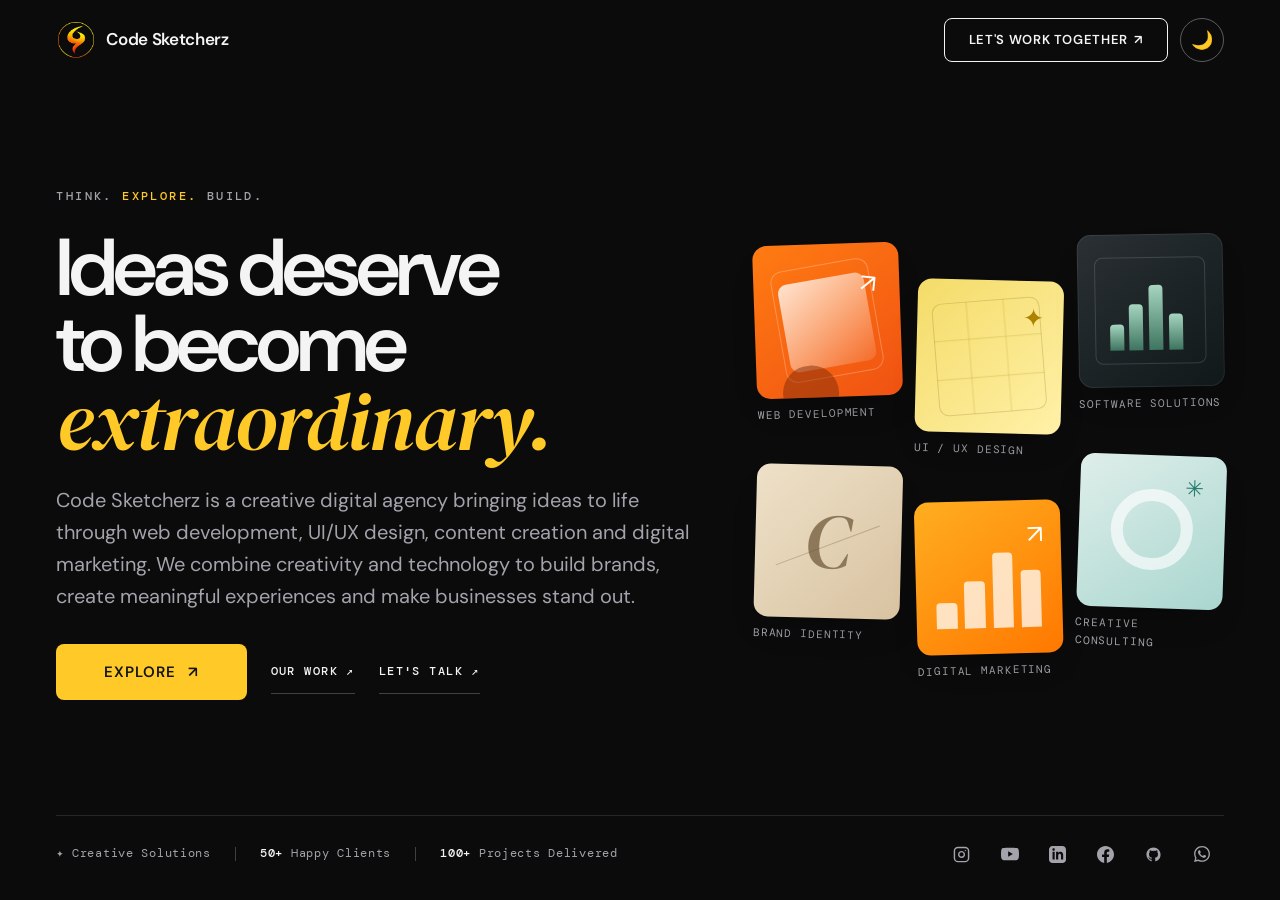
==== commit c81cdc7b: "whole UI changed.. About US cards modified.. almost fixed all corrections.." ====
--- a/index.html
+++ b/index.html
@@ -16,7 +16,8 @@
 
     <link rel="preconnect" href="https://fonts.googleapis.com">
     <link rel="preconnect" href="https://fonts.gstatic.com" crossorigin>
-    <link href="https://fonts.googleapis.com/css2?family=DM+Mono:ital,wght@0,300;0,400;0,500;1,400&family=DM+Sans:ital,opsz,wght@0,9..40,100..1000;1,9..40,100..1000&family=DM+Serif+Display:ital@0;1&family=Playfair+Display:ital,wght@0,400;0,500;0,600;0,700;1,400;1,600&display=swap"
+    <link
+        href="https://fonts.googleapis.com/css2?family=DM+Mono:ital,wght@0,300;0,400;0,500;1,400&family=DM+Sans:ital,opsz,wght@0,9..40,100..1000;1,9..40,100..1000&family=DM+Serif+Display:ital@0;1&display=swap"
         rel="stylesheet">
 
     <link rel="stylesheet" href="css/style.css">
@@ -48,12 +49,13 @@
             <span class="brand-text">Code Sketcherz</span>
         </a>
 
-        <nav class="header-nav" aria-label="Primary sections">
+        <nav class="header-nav" id="primaryNav" aria-label="Primary sections">
             <button class="nav-item" data-section="hero">HOME</button>
-            <button class="nav-item" data-section="about">ABOUT</button>
+            <button class="nav-item" data-section="about">STUDIO</button>
             <button class="nav-item" data-section="services">SERVICES</button>
             <button class="nav-item" data-section="work">OUR WORK</button>
             <button class="nav-item" data-section="testimonial">TESTIMONIALS</button>
+            <button class="nav-item" data-section="aboutus">ABOUT US</button>
             <button class="nav-item" data-section="contact">CONTACT</button>
         </nav>
 
@@ -63,6 +65,9 @@
                 <span class="mode-icon" aria-hidden="true">☼</span>
                 <span class="mode-text" aria-hidden="true">☾</span>
             </button>
+            <button class="nav-toggle" id="navToggle" type="button" aria-label="Open menu" aria-expanded="false" aria-controls="primaryNav">
+                <span class="nav-toggle-bars" aria-hidden="true"><i></i></span>
+            </button>
         </div>
     </header>
 
@@ -78,143 +83,125 @@
         ====================================== -->
 
         <section class="panel hero active" id="hero" aria-label="Hero section">
-        <div class="panel-inner hero-inner">
-            <div class="hero-split-glow" aria-hidden="true"></div>
-            <div class="hero-orbit-glow" aria-hidden="true"></div>
-
-            <div class="hero-layout">
-                <div class="hero-copy">
-                    <h1>Ideas deserve to<br>become <span>extraordinary.</span></h1>
+            <div class="panel-inner hero-inner marketplace-hero">
+                <div class="hero-grid">
+                <div class="marketplace-center">
                     <p class="hero-mantra">THINK. <span>EXPLORE.</span> BUILD.</p>
-                    <p class="hero-description">
-                        Code Sketcherz is a creative digital agency bringing ideas to life through<br>web development,
-                        UI/UX design, content creation and digital marketing.<br>We combine creativity and technology
-                        to build brands, create meaningful experiences and make businesses stand out.
-                    </p>
+                    <h1>Ideas deserve to <br>become <span>extraordinary.</span></h1>
+                    <p class="hero-description">Code Sketcherz is a creative digital agency bringing ideas to life through web development, UI/UX design, content creation and digital marketing. We combine creativity and technology to build brands, create meaningful experiences and make businesses stand out.</p>
                     <div class="hero-actions">
-                        <button class="hero-primary-btn" data-section="contact">LET'S WORK TOGETHER <span>↗</span></button>
-                        <button class="hero-secondary-btn" data-section="work">EXPLORE OUR WORK <span>↗</span></button>
-                    </div>
-
-                    <div class="hero-proof-row">
-                        <div class="hero-proof-item"><span class="hero-proof-symbol">✦</span><span><strong>Creative Solutions</strong><small>for Growing Brands</small></span></div>
-                        <i></i>
-                        <div class="hero-proof-item"><span class="hero-proof-symbol">♟</span><span><strong>50+</strong><small>Happy Clients</small></span></div>
-                        <i></i>
-                        <div class="hero-proof-item"><span class="hero-proof-symbol">★</span><span><strong>100+</strong><small>Projects Delivered</small></span></div>
-                    </div>
-                </div>
-
-                <div class="hero-visual" aria-label="Code Sketcherz six services">
-                    <div class="hero-visual-halo" aria-hidden="true"></div>
-                    <img class="hero-emblem" src="Images/hero-orbital-flame.webp" alt="Code Sketcherz golden orbital flame emblem">
-
-                    <button class="hero-service-card hero-card-web" data-section="services">
-                        <span class="hero-service-icon">&lt;/&gt;</span>
-                        <span class="hero-service-copy"><strong>Web Development</strong><small>Fast, modern websites built for your brand.</small></span>
-                        <span class="hero-service-arrow">↗</span>
+                        <button type="button" class="hero-secondary-btn marketplace-work-btn" aria-label="Explore Code Sketcherz">EXPLORE <span>↗</span></button>
+                        <button type="button" class="hero-edge-nav hero-edge-nav--left" data-section="work" aria-label="View our work">
+                    <span>OUR WORK</span><i>↗</i>
+                </button>
+                        <button type="button" class="hero-edge-nav hero-edge-nav--right" data-section="contact" aria-label="Let's talk, go to contact">
+                    <span>LET'S TALK</span><i>↗</i>
+                </button>
+                    </div>
+                </div>
+
+                <div class="marketplace-collage" aria-label="Creative services showcase">
+                    <button class="market-card card-web" data-section="services" aria-label="Web Development">
+                        <span class="market-art art-orange"><i class="art-window"></i><i class="art-cursor">↗</i><i class="art-orb"></i></span>
+                        <span class="market-caption">Web Development</span>
                     </button>
-                    <button class="hero-service-card hero-card-ux" data-section="services">
-                        <span class="hero-service-icon">◈</span>
-                        <span class="hero-service-copy"><strong>UI / UX Design</strong><small>Simple, intuitive digital experiences.</small></span>
-                        <span class="hero-service-arrow">↗</span>
+                    <button class="market-card card-ux" data-section="services" aria-label="UI and UX Design">
+                        <span class="market-art art-yellow"><i class="art-grid"></i><i class="art-spark">✦</i></span>
+                        <span class="market-caption">UI / UX Design</span>
                     </button>
-                    <button class="hero-service-card hero-card-software" data-section="services">
-                        <span class="hero-service-icon">⌘</span>
-                        <span class="hero-service-copy"><strong>Software Solutions</strong><small>Smart tools that simplify your workflow.</small></span>
-                        <span class="hero-service-arrow">↗</span>
+                    <button class="market-card card-software" data-section="services" aria-label="Software Solutions">
+                        <span class="market-art art-dark"><i class="art-dashboard"><b></b><b></b><b></b><b></b></i></span>
+                        <span class="market-caption">Software Solutions</span>
                     </button>
-                    <button class="hero-service-card hero-card-brand" data-section="services">
-                        <span class="hero-service-icon">◎</span>
-                        <span class="hero-service-copy"><strong>Brand Identity</strong><small>Distinctive visuals that make you stand out.</small></span>
-                        <span class="hero-service-arrow">↗</span>
+                    <button class="market-card card-brand" data-section="services" aria-label="Brand Identity">
+                        <span class="market-art art-beige"><i class="art-letter">C</i><i class="art-line"></i></span>
+                        <span class="market-caption">Brand Identity</span>
                     </button>
-                    <button class="hero-service-card hero-card-marketing" data-section="services">
-                        <span class="hero-service-icon">↗</span>
-                        <span class="hero-service-copy"><strong>Digital Marketing</strong><small>Creative campaigns that grow your reach.</small></span>
-                        <span class="hero-service-arrow">↗</span>
+                    <button class="market-card card-marketing" data-section="services" aria-label="Digital Marketing">
+                        <span class="market-art art-orange-two"><i class="art-bars"><b></b><b></b><b></b><b></b></i><i class="art-arrow">↗</i></span>
+                        <span class="market-caption">Digital Marketing</span>
                     </button>
-                    <button class="hero-service-card hero-card-consulting" data-section="services">
-                        <span class="hero-service-icon">✧</span>
-                        <span class="hero-service-copy"><strong>Creative Consulting</strong><small>Clear strategies that turn ideas into action.</small></span>
-                        <span class="hero-service-arrow">↗</span>
+                    <button class="market-card card-consulting" data-section="services" aria-label="Creative Consulting">
+                        <span class="market-art art-cream"><i class="art-circle"></i><i class="art-cross">✳</i></span>
+                        <span class="market-caption">Creative Consulting</span>
                     </button>
                 </div>
 
-                
-<!-- HERO SOCIAL MEDIA LINKS -->
-<div class="hero-social-grid">
-
-    <!-- Instagram -->
-    <a href="https://www.instagram.com/code_sketcherz_?exln=ajBhZGI0NzRoY2xs"
-       target="_blank" rel="noopener noreferrer"
-       class="hero-social-icon" aria-label="Instagram">
-        <svg viewBox="0 0 24 24" width="17" height="17" fill="none"
-             stroke="currentColor" stroke-width="2"
-             stroke-linecap="round" stroke-linejoin="round">
-            <rect x="2" y="2" width="20" height="20" rx="5"/>
-            <path d="M16 11.37A4 4 0 1 1 12.63 8 4 4 0 0 1 16 11.37z"/>
-            <line x1="17.5" y1="6.5" x2="17.51" y2="6.5"/>
-        </svg>
-    </a>
-
-    <!-- YouTube -->
-    <a href="https://youtube.com/@codesketcherz?si=xX7CifYzbrCI3W1s"
-       target="_blank" rel="noopener noreferrer"
-       class="hero-social-icon" aria-label="YouTube">
-        <svg viewBox="0 0 24 24" width="18" height="18" fill="currentColor">
-            <path d="M23.498 6.186a3.016 3.016 0 0 0-2.122-2.136C19.505 3.545 12 3.545 12 3.545s-7.505 0-9.377.505A3.017 3.017 0 0 0 .502 6.186C0 8.07 0 12 0 12s0 3.93.502 5.814a3.016 3.016 0 0 0 2.122 2.136c1.871.505 9.376.505 9.376.505s7.505 0 9.377-.505a3.015 3.015 0 0 0 2.122-2.136C24 15.93 24 12 24 12s0-3.93-.502-5.814zM9.545 15.568V8.432L15.818 12l-6.273 3.568z"/>
-        </svg>
-    </a>
-
-    <!-- LinkedIn -->
-    <a href="https://www.linkedin.com/in/code-sketcherz-11259b449?utm_source=share_via&utm_content=profile&utm_medium=member_android"
-       target="_blank" rel="noopener noreferrer"
-       class="hero-social-icon" aria-label="LinkedIn">
-        <svg viewBox="0 0 24 24" width="17" height="17" fill="currentColor">
-            <path d="M19 0h-14c-2.761 0-5 2.239-5 5v14c0 2.761 2.239 5 5 5h14c2.762 0 5-2.239 5-5v-14c0-2.761-2.238-5-5-5zm-11 19h-3v-11h3v11zm-1.5-12.268c-.966 0-1.75-.79-1.75-1.764s.784-1.764 1.75-1.764 1.75.79 1.75 1.764-.783 1.764-1.75 1.764zm13.5 12.268h-3v-5.604c0-3.368-4-3.113-4 0v5.604h-3v-11h3v1.765c1.396-2.586 7-2.777 7 2.476v6.759z"/>
-        </svg>
-    </a>
-
-    <!-- Facebook -->
-    <a href="https://www.facebook.com/share/r/1CaM84BUrD/"
-       target="_blank" rel="noopener noreferrer"
-       class="hero-social-icon" aria-label="Facebook">
-        <svg viewBox="0 0 24 24" width="17" height="17" fill="currentColor">
-            <path d="M24 12.073c0-6.627-5.373-12-12-12s-12 5.373-12 12c0 5.99 4.388 10.954 10.125 11.854v-8.385H7.078v-3.47h3.047V9.43c0-3.007 1.792-4.669 4.533-4.669 1.312 0 2.686.235 2.686.235v2.953H15.83c-1.491 0-1.956.925-1.956 1.874v2.25h3.328l-.532 3.47h-2.796v8.385C19.612 23.027 24 18.062 24 12.073z"/>
-        </svg>
-    </a>
-
-    <!-- GitHub -->
-    <a href="https://github.com/codesketchers"
-       target="_blank" rel="noopener noreferrer"
-       class="hero-social-icon" aria-label="GitHub">
-        <svg viewBox="0 0 24 24" width="17" height="17" fill="currentColor">
-            <path fill-rule="evenodd" clip-rule="evenodd" d="M12 2C6.477 2 2 6.484 2 12.017c0 4.425 2.865 8.18 6.839 9.504.5.092.682-.217.682-.483 0-.237-.008-.868-.013-1.703-2.782.605-3.369-1.343-3.369-1.343-.454-1.158-1.11-1.466-1.11-1.466-.908-.62.069-.608.069-.608 1.003.07 1.53 1.032 1.53 1.032.892 1.53 2.341 1.088 2.91.832.092-.647.35-1.088.636-1.338-2.22-.253-4.555-1.113-4.555-4.951 0-1.093.39-1.988 1.029-2.688-.103-.253-.446-1.272.098-2.65 0 0 .84-.27 2.75 1.026A9.564 9.564 0 0112 6.844c.85.004 1.705.115 2.504.337 1.909-1.296 2.747-1.027 2.747-1.027.546 1.379.202 2.398.1 2.651.64.7 1.028 1.595 1.028 2.688 0 3.848-2.339 4.695-4.566 4.943.359.309.678.92.678 1.855 0 1.338-.012 2.419-.012 2.747 0 .268.18.58.688.482A10.019 10.019 0 0022 12.017C22 6.484 17.522 2 12 2z"/>
-        </svg>
-    </a>
-
-    <!-- WhatsApp -->
-    <a href="https://wa.me/919999999999"
-       target="_blank" rel="noopener noreferrer"
-       class="hero-social-icon" aria-label="WhatsApp">
-        <svg viewBox="0 0 24 24" width="16" height="16" fill="currentColor">
-                                            <path d="M.057 24l1.687-6.163c-1.041-1.804-1.588-3.849-1.587-5.946.003-6.556 5.338-11.891 11.893-11.891 3.181.001 6.167 1.24 8.413 3.488 2.245 2.248 3.481 5.236 3.48 8.414-.003 6.557-5.338 11.892-11.893 11.892-1.99-.001-3.951-.5-5.688-1.448l-6.305 1.654zm6.597-3.807c1.676.995 3.276 1.591 5.392 1.592 5.448 0 9.886-4.434 9.889-9.885.002-5.462-4.415-9.89-9.881-9.892-5.452 0-9.887 4.434-9.889 9.884-.001 2.225.651 3.891 1.746 5.634l-.999 3.648 3.742-.981zm11.387-5.464c-.074-.124-.272-.198-.57-.347-.297-.149-1.758-.868-2.031-.967-.272-.099-.47-.149-.669.149-.198.297-.768.967-.941 1.165-.173.198-.347.223-.644.074-.297-.149-1.255-.462-2.39-1.475-.883-.788-1.48-1.761-1.653-2.059-.173-.297-.018-.458.13-.606.134-.133.297-.347.446-.521.151-.172.2-.296.3-.495.099-.198.05-.372-.025-.521-.075-.148-.669-1.611-.916-2.206-.242-.579-.487-.501-.669-.51l-.57-.01c-.198 0-.52.074-.792.372s-1.04 1.016-1.04 2.479 1.065 2.876 1.213 3.074c.149.198 2.095 3.2 5.076 4.487.709.306 1.263.489 1.694.626.712.226 1.36.194 1.872.118.571-.085 1.758-.719 2.006-1.413.248-.695.248-1.29.173-1.414z"/>
-                                        </svg>
-    </a>
-
-</div>
-
+                </div>
+
+                <div class="hero-footer">
+                    <div class="marketplace-proof" aria-label="Studio highlights">
+                    <span>✦ Creative Solutions</span><i></i><span><b>50+</b> Happy Clients</span><i></i><span><b>100+</b> Projects Delivered</span>
+                </div>
+                    <div class="hero-social-grid">
+
+                        <!-- Instagram -->
+                        <a href="https://www.instagram.com/code_sketcherz_?exln=ajBhZGI0NzRoY2xs" target="_blank"
+                            rel="noopener noreferrer" class="hero-social-icon" aria-label="Instagram">
+                            <svg viewBox="0 0 24 24" width="17" height="17" fill="none" stroke="currentColor"
+                                stroke-width="2" stroke-linecap="round" stroke-linejoin="round">
+                                <rect x="2" y="2" width="20" height="20" rx="5" />
+                                <path d="M16 11.37A4 4 0 1 1 12.63 8 4 4 0 0 1 16 11.37z" />
+                                <line x1="17.5" y1="6.5" x2="17.51" y2="6.5" />
+                            </svg>
+                        </a>
+
+                        <!-- YouTube -->
+                        <a href="https://youtube.com/@codesketcherz?si=xX7CifYzbrCI3W1s" target="_blank"
+                            rel="noopener noreferrer" class="hero-social-icon" aria-label="YouTube">
+                            <svg viewBox="0 0 24 24" width="18" height="18" fill="currentColor">
+                                <path
+                                    d="M23.498 6.186a3.016 3.016 0 0 0-2.122-2.136C19.505 3.545 12 3.545 12 3.545s-7.505 0-9.377.505A3.017 3.017 0 0 0 .502 6.186C0 8.07 0 12 0 12s0 3.93.502 5.814a3.016 3.016 0 0 0 2.122 2.136c1.871.505 9.376.505 9.376.505s7.505 0 9.377-.505a3.015 3.015 0 0 0 2.122-2.136C24 15.93 24 12 24 12s0-3.93-.502-5.814zM9.545 15.568V8.432L15.818 12l-6.273 3.568z" />
+                            </svg>
+                        </a>
+
+                        <!-- LinkedIn -->
+                        <a href="https://www.linkedin.com/in/code-sketcherz-11259b449?utm_source=share_via&utm_content=profile&utm_medium=member_android"
+                            target="_blank" rel="noopener noreferrer" class="hero-social-icon" aria-label="LinkedIn">
+                            <svg viewBox="0 0 24 24" width="17" height="17" fill="currentColor">
+                                <path
+                                    d="M19 0h-14c-2.761 0-5 2.239-5 5v14c0 2.761 2.239 5 5 5h14c2.762 0 5-2.239 5-5v-14c0-2.761-2.238-5-5-5zm-11 19h-3v-11h3v11zm-1.5-12.268c-.966 0-1.75-.79-1.75-1.764s.784-1.764 1.75-1.764 1.75.79 1.75 1.764-.783 1.764-1.75 1.764zm13.5 12.268h-3v-5.604c0-3.368-4-3.113-4 0v5.604h-3v-11h3v1.765c1.396-2.586 7-2.777 7 2.476v6.759z" />
+                            </svg>
+                        </a>
+
+                        <!-- Facebook -->
+                        <a href="https://www.facebook.com/share/r/1CaM84BUrD/" target="_blank" rel="noopener noreferrer"
+                            class="hero-social-icon" aria-label="Facebook">
+                            <svg viewBox="0 0 24 24" width="17" height="17" fill="currentColor">
+                                <path
+                                    d="M24 12.073c0-6.627-5.373-12-12-12s-12 5.373-12 12c0 5.99 4.388 10.954 10.125 11.854v-8.385H7.078v-3.47h3.047V9.43c0-3.007 1.792-4.669 4.533-4.669 1.312 0 2.686.235 2.686.235v2.953H15.83c-1.491 0-1.956.925-1.956 1.874v2.25h3.328l-.532 3.47h-2.796v8.385C19.612 23.027 24 18.062 24 12.073z" />
+                            </svg>
+                        </a>
+
+                        <!-- GitHub -->
+                        <a href="https://github.com/codesketchers" target="_blank" rel="noopener noreferrer"
+                            class="hero-social-icon" aria-label="GitHub">
+                            <svg viewBox="0 0 24 24" width="17" height="17" fill="currentColor">
+                                <path fill-rule="evenodd" clip-rule="evenodd"
+                                    d="M12 2C6.477 2 2 6.484 2 12.017c0 4.425 2.865 8.18 6.839 9.504.5.092.682-.217.682-.483 0-.237-.008-.868-.013-1.703-2.782.605-3.369-1.343-3.369-1.343-.454-1.158-1.11-1.466-1.11-1.466-.908-.62.069-.608.069-.608 1.003.07 1.53 1.032 1.53 1.032.892 1.53 2.341 1.088 2.91.832.092-.647.35-1.088.636-1.338-2.22-.253-4.555-1.113-4.555-4.951 0-1.093.39-1.988 1.029-2.688-.103-.253-.446-1.272.098-2.65 0 0 .84-.27 2.75 1.026A9.564 9.564 0 0112 6.844c.85.004 1.705.115 2.504.337 1.909-1.296 2.747-1.027 2.747-1.027.546 1.379.202 2.398.1 2.651.64.7 1.028 1.595 1.028 2.688 0 3.848-2.339 4.695-4.566 4.943.359.309.678.92.678 1.855 0 1.338-.012 2.419-.012 2.747 0 .268.18.58.688.482A10.019 10.019 0 0022 12.017C22 6.484 17.522 2 12 2z" />
+                            </svg>
+                        </a>
+
+                        <!-- WhatsApp -->
+                        <a href="https://wa.me/919999999999" target="_blank" rel="noopener noreferrer"
+                            class="hero-social-icon" aria-label="WhatsApp">
+                            <svg viewBox="0 0 24 24" width="16" height="16" fill="currentColor">
+                                <path
+                                    d="M.057 24l1.687-6.163c-1.041-1.804-1.588-3.849-1.587-5.946.003-6.556 5.338-11.891 11.893-11.891 3.181.001 6.167 1.24 8.413 3.488 2.245 2.248 3.481 5.236 3.48 8.414-.003 6.557-5.338 11.892-11.893 11.892-1.99-.001-3.951-.5-5.688-1.448l-6.305 1.654zm6.597-3.807c1.676.995 3.276 1.591 5.392 1.592 5.448 0 9.886-4.434 9.889-9.885.002-5.462-4.415-9.89-9.881-9.892-5.452 0-9.887 4.434-9.889 9.884-.001 2.225.651 3.891 1.746 5.634l-.999 3.648 3.742-.981zm11.387-5.464c-.074-.124-.272-.198-.57-.347-.297-.149-1.758-.868-2.031-.967-.272-.099-.47-.149-.669.149-.198.297-.768.967-.941 1.165-.173.198-.347.223-.644.074-.297-.149-1.255-.462-2.39-1.475-.883-.788-1.48-1.761-1.653-2.059-.173-.297-.018-.458.13-.606.134-.133.297-.347.446-.521.151-.172.2-.296.3-.495.099-.198.05-.372-.025-.521-.075-.148-.669-1.611-.916-2.206-.242-.579-.487-.501-.669-.51l-.57-.01c-.198 0-.52.074-.792.372s-1.04 1.016-1.04 2.479 1.065 2.876 1.213 3.074c.149.198 2.095 3.2 5.076 4.487.709.306 1.263.489 1.694.626.712.226 1.36.194 1.872.118.571-.085 1.758-.719 2.006-1.413.248-.695.248-1.29.173-1.414z" />
+                            </svg>
+                        </a>
+
+                    </div>
+
+                </div>
             </div>
-        </div>
-    </section>
+        </section>
 
         <!-- =====================================
              01 / ABOUT PAGE (STUDIO MANIFESTO)
         ====================================== -->
 
-        <section class="panel about about-panel"
-            id="about" aria-label="About studio">
+        <section class="panel about about-panel" id="about" aria-label="About studio">
 
             <div class="panel-inner">
 
@@ -224,13 +211,14 @@
 
                         <h2>Small studio.<br><span class="highlight">Big picture.</span></h2>
 
-                        <p class="section-desc">We combine strategy, interface design, and custom engineering to build fast, scalable digital products with lasting momentum.</p>
-                    </div>
-                </div>
-
-<div class="wave-divider-wrap" aria-hidden="true">
+                        <p class="section-desc">We combine strategy, interface design, and custom engineering to build
+                            fast, scalable digital products with lasting momentum.</p>
+                    </div>
+                </div>
+
+                <div class="wave-divider-wrap" aria-hidden="true">
                     <svg viewBox="0 0 1200 60" preserveAspectRatio="none">
-                        <path d="M0,0 L1200,0 L1200,30 C1000,0 800,60 600,30 C400,0 200,60 0,30 Z"/>
+                        <path d="M0,0 L1200,0 L1200,30 C1000,0 800,60 600,30 C400,0 200,60 0,30 Z" />
                     </svg>
                 </div>
 
@@ -243,21 +231,26 @@
                                 <b>01</b>
                                 <div>
                                     <h4>Direct Builder Access</h4>
-                                    <p>No non-technical account managers playing telephone. When you have questions or updates, you collaborate directly with the designers and developers writing your code.</p>
+                                    <p>No non-technical account managers playing telephone. When you have questions or
+                                        updates, you collaborate directly with the designers and developers writing your
+                                        code.</p>
                                 </div>
                             </div>
                             <div class="pillar-item">
                                 <b>02</b>
                                 <div>
                                     <h4>Custom Code, Sub-Second Speed</h4>
-                                    <p>Zero recycled WordPress templates or bulky page builders. Every line is hand-crafted with modern web standards, guaranteeing 90+ Lighthouse mobile performance.</p>
+                                    <p>Zero recycled WordPress templates or bulky page builders. Every line is
+                                        hand-crafted with modern web standards, guaranteeing 90+ Lighthouse mobile
+                                        performance.</p>
                                 </div>
                             </div>
                             <div class="pillar-item">
                                 <b>03</b>
                                 <div>
                                     <h4>100% Asset Ownership (Zero Lock-in)</h4>
-                                    <p>Every digital asset, domain, hosting setup, and clean GitHub codebase belongs entirely to you upon delivery. No hostage retainers or proprietary traps.</p>
+                                    <p>Every digital asset, domain, hosting setup, and clean GitHub codebase belongs
+                                        entirely to you upon delivery. No hostage retainers or proprietary traps.</p>
                                 </div>
                             </div>
                         </div>
@@ -307,8 +300,10 @@
                         <div class="footer-col footer-brand-col">
                             <div class="footer-identity-brand">
                                 <div class="footer-cs-badge" aria-label="Code Sketcherz logo">
-                                    <img class="footer-logo-image footer-logo-light" src="Images/logo.webp" alt="Code Sketcherz">
-                                    <img class="footer-logo-image footer-logo-dark" src="Images/logo.webp" alt="Code Sketcherz">
+                                    <img class="footer-logo-image footer-logo-light" src="Images/logo.webp"
+                                        alt="Code Sketcherz">
+                                    <img class="footer-logo-image footer-logo-dark" src="Images/logo.webp"
+                                        alt="Code Sketcherz">
                                 </div>
                                 <div class="footer-brand-meta">
                                     <span class="footer-brand-title">CODE SKETCHERZ</span>
@@ -322,7 +317,8 @@
                             </div>
 
                             <p class="footer-mission-text">
-                                Specializing in custom website creation, modern front-end architecture, and seamless user interfaces that bring your brand to life.
+                                Specializing in custom website creation, modern front-end architecture, and seamless
+                                user interfaces that bring your brand to life.
                             </p>
 
                             <div class="footer-brand-copyright">
@@ -336,7 +332,7 @@
                                 <li>
                                     <button class="footer-nav-link" data-section="about">
                                         <span class="footer-star">✦</span>
-                                        <span>About Page</span>
+                                        <span>Studio</span>
                                     </button>
                                 </li>
                                 <li>
@@ -384,36 +380,51 @@
                             <div class="footer-social-wrapper">
                                 <h5 class="footer-social-label">FOLLOW US</h5>
                                 <div class="footer-social-grid">
-                                    <a href="https://www.instagram.com/code_sketcherz_?exln=ajBhZGI0NzRoY2xs" target="_blank" rel="noopener noreferrer" class="footer-social-icon" aria-label="Instagram">
-                                        <svg viewBox="0 0 24 24" width="16" height="16" fill="none" stroke="currentColor" stroke-width="2" stroke-linecap="round" stroke-linejoin="round">
+                                    <a href="https://www.instagram.com/code_sketcherz_?exln=ajBhZGI0NzRoY2xs"
+                                        target="_blank" rel="noopener noreferrer" class="footer-social-icon"
+                                        aria-label="Instagram">
+                                        <svg viewBox="0 0 24 24" width="16" height="16" fill="none"
+                                            stroke="currentColor" stroke-width="2" stroke-linecap="round"
+                                            stroke-linejoin="round">
                                             <rect x="2" y="2" width="20" height="20" rx="5" ry="5"></rect>
                                             <path d="M16 11.37A4 4 0 1 1 12.63 8 4 4 0 0 1 16 11.37z"></path>
                                             <line x1="17.5" y1="6.5" x2="17.51" y2="6.5"></line>
                                         </svg>
                                     </a>
-                                    <a href="https://youtube.com/@codesketcherz?si=xX7CifYzbrCI3W1s" target="_blank" rel="noopener noreferrer" class="footer-social-icon" aria-label="YouTube">
+                                    <a href="https://youtube.com/@codesketcherz?si=xX7CifYzbrCI3W1s" target="_blank"
+                                        rel="noopener noreferrer" class="footer-social-icon" aria-label="YouTube">
                                         <svg viewBox="0 0 24 24" width="17" height="17" fill="currentColor">
-                                            <path d="M23.498 6.186a3.016 3.016 0 0 0-2.122-2.136C19.505 3.545 12 3.545 12 3.545s-7.505 0-9.377.505A3.017 3.017 0 0 0 .502 6.186C0 8.07 0 12 0 12s0 3.93.502 5.814a3.016 3.016 0 0 0 2.122 2.136c1.871.505 9.376.505 9.376.505s7.505 0 9.377-.505a3.015 3.015 0 0 0 2.122-2.136C24 15.93 24 12 24 12s0-3.93-.502-5.814zM9.545 15.568V8.432L15.818 12l-6.273 3.568z"/>
-                                        </svg>
-                                    </a>
-                                    <a href="https://www.linkedin.com/in/code-sketcherz-11259b449?utm_source=share_via&utm_content=profile&utm_medium=member_android" target="_blank" rel="noopener noreferrer" class="footer-social-icon" aria-label="LinkedIn">
-                                        <svg viewBox="0 0 24 24" width="16" height="16" fill="currentColor">
-                                            <path d="M19 0h-14c-2.761 0-5 2.239-5 5v14c0 2.761 2.239 5 5 5h14c2.762 0 5-2.239 5-5v-14c0-2.761-2.238-5-5-5zm-11 19h-3v-11h3v11zm-1.5-12.268c-.966 0-1.75-.79-1.75-1.764s.784-1.764 1.75-1.764 1.75.79 1.75 1.764-.783 1.764-1.75 1.764zm13.5 12.268h-3v-5.604c0-3.368-4-3.113-4 0v5.604h-3v-11h3v1.765c1.396-2.586 7-2.777 7 2.476v6.759z"/>
-                                        </svg>
-                                    </a>
-                                    <a href="https://www.facebook.com/share/r/1CaM84BUrD/" target="_blank" rel="noopener noreferrer" class="footer-social-icon" aria-label="Facebook">
-                                        <svg viewBox="0 0 24 24" width="16" height="16" fill="currentColor">
-                                            <path d="M24 12.073c0-6.627-5.373-12-12-12s-12 5.373-12 12c0 5.99 4.388 10.954 10.125 11.854v-8.385H7.078v-3.47h3.047V9.43c0-3.007 1.792-4.669 4.533-4.669 1.312 0 2.686.235 2.686.235v2.953H15.83c-1.491 0-1.956.925-1.956 1.874v2.25h3.328l-.532 3.47h-2.796v8.385C19.612 23.027 24 18.062 24 12.073z"/>
-                                        </svg>
-                                    </a>
-                                    <a href="https://github.com/codesketchers" target="_blank" rel="noopener noreferrer" class="footer-social-icon" aria-label="GitHub">
-                                        <svg viewBox="0 0 24 24" width="16" height="16" fill="currentColor">
-                                            <path fill-rule="evenodd" clip-rule="evenodd" d="M12 2C6.477 2 2 6.484 2 12.017c0 4.425 2.865 8.18 6.839 9.504.5.092.682-.217.682-.483 0-.237-.008-.868-.013-1.703-2.782.605-3.369-1.343-3.369-1.343-.454-1.158-1.11-1.466-1.11-1.466-.908-.62.069-.608.069-.608 1.003.07 1.53 1.032 1.53 1.032.892 1.53 2.341 1.088 2.91.832.092-.647.35-1.088.636-1.338-2.22-.253-4.555-1.113-4.555-4.951 0-1.093.39-1.988 1.029-2.688-.103-.253-.446-1.272.098-2.65 0 0 .84-.27 2.75 1.026A9.564 9.564 0 0112 6.844c.85.004 1.705.115 2.504.337 1.909-1.296 2.747-1.027 2.747-1.027.546 1.379.202 2.398.1 2.651.64.7 1.028 1.595 1.028 2.688 0 3.848-2.339 4.695-4.566 4.943.359.309.678.92.678 1.855 0 1.338-.012 2.419-.012 2.747 0 .268.18.58.688.482A10.019 10.019 0 0022 12.017C22 6.484 17.522 2 12 2z"/>
-                                        </svg>
-                                    </a>
-                                    <a href="https://wa.me/919999999999" target="_blank" rel="noopener noreferrer" class="footer-social-icon" aria-label="WhatsApp">
-                                        <svg viewBox="0 0 24 24" width="16" height="16" fill="currentColor">
-                                            <path d="M.057 24l1.687-6.163c-1.041-1.804-1.588-3.849-1.587-5.946.003-6.556 5.338-11.891 11.893-11.891 3.181.001 6.167 1.24 8.413 3.488 2.245 2.248 3.481 5.236 3.48 8.414-.003 6.557-5.338 11.892-11.893 11.892-1.99-.001-3.951-.5-5.688-1.448l-6.305 1.654zm6.597-3.807c1.676.995 3.276 1.591 5.392 1.592 5.448 0 9.886-4.434 9.889-9.885.002-5.462-4.415-9.89-9.881-9.892-5.452 0-9.887 4.434-9.889 9.884-.001 2.225.651 3.891 1.746 5.634l-.999 3.648 3.742-.981zm11.387-5.464c-.074-.124-.272-.198-.57-.347-.297-.149-1.758-.868-2.031-.967-.272-.099-.47-.149-.669.149-.198.297-.768.967-.941 1.165-.173.198-.347.223-.644.074-.297-.149-1.255-.462-2.39-1.475-.883-.788-1.48-1.761-1.653-2.059-.173-.297-.018-.458.13-.606.134-.133.297-.347.446-.521.151-.172.2-.296.3-.495.099-.198.05-.372-.025-.521-.075-.148-.669-1.611-.916-2.206-.242-.579-.487-.501-.669-.51l-.57-.01c-.198 0-.52.074-.792.372s-1.04 1.016-1.04 2.479 1.065 2.876 1.213 3.074c.149.198 2.095 3.2 5.076 4.487.709.306 1.263.489 1.694.626.712.226 1.36.194 1.872.118.571-.085 1.758-.719 2.006-1.413.248-.695.248-1.29.173-1.414z"/>
+                                            <path
+                                                d="M23.498 6.186a3.016 3.016 0 0 0-2.122-2.136C19.505 3.545 12 3.545 12 3.545s-7.505 0-9.377.505A3.017 3.017 0 0 0 .502 6.186C0 8.07 0 12 0 12s0 3.93.502 5.814a3.016 3.016 0 0 0 2.122 2.136c1.871.505 9.376.505 9.376.505s7.505 0 9.377-.505a3.015 3.015 0 0 0 2.122-2.136C24 15.93 24 12 24 12s0-3.93-.502-5.814zM9.545 15.568V8.432L15.818 12l-6.273 3.568z" />
+                                        </svg>
+                                    </a>
+                                    <a href="https://www.linkedin.com/in/code-sketcherz-11259b449?utm_source=share_via&utm_content=profile&utm_medium=member_android"
+                                        target="_blank" rel="noopener noreferrer" class="footer-social-icon"
+                                        aria-label="LinkedIn">
+                                        <svg viewBox="0 0 24 24" width="16" height="16" fill="currentColor">
+                                            <path
+                                                d="M19 0h-14c-2.761 0-5 2.239-5 5v14c0 2.761 2.239 5 5 5h14c2.762 0 5-2.239 5-5v-14c0-2.761-2.238-5-5-5zm-11 19h-3v-11h3v11zm-1.5-12.268c-.966 0-1.75-.79-1.75-1.764s.784-1.764 1.75-1.764 1.75.79 1.75 1.764-.783 1.764-1.75 1.764zm13.5 12.268h-3v-5.604c0-3.368-4-3.113-4 0v5.604h-3v-11h3v1.765c1.396-2.586 7-2.777 7 2.476v6.759z" />
+                                        </svg>
+                                    </a>
+                                    <a href="https://www.facebook.com/share/r/1CaM84BUrD/" target="_blank"
+                                        rel="noopener noreferrer" class="footer-social-icon" aria-label="Facebook">
+                                        <svg viewBox="0 0 24 24" width="16" height="16" fill="currentColor">
+                                            <path
+                                                d="M24 12.073c0-6.627-5.373-12-12-12s-12 5.373-12 12c0 5.99 4.388 10.954 10.125 11.854v-8.385H7.078v-3.47h3.047V9.43c0-3.007 1.792-4.669 4.533-4.669 1.312 0 2.686.235 2.686.235v2.953H15.83c-1.491 0-1.956.925-1.956 1.874v2.25h3.328l-.532 3.47h-2.796v8.385C19.612 23.027 24 18.062 24 12.073z" />
+                                        </svg>
+                                    </a>
+                                    <a href="https://github.com/codesketchers" target="_blank" rel="noopener noreferrer"
+                                        class="footer-social-icon" aria-label="GitHub">
+                                        <svg viewBox="0 0 24 24" width="16" height="16" fill="currentColor">
+                                            <path fill-rule="evenodd" clip-rule="evenodd"
+                                                d="M12 2C6.477 2 2 6.484 2 12.017c0 4.425 2.865 8.18 6.839 9.504.5.092.682-.217.682-.483 0-.237-.008-.868-.013-1.703-2.782.605-3.369-1.343-3.369-1.343-.454-1.158-1.11-1.466-1.11-1.466-.908-.62.069-.608.069-.608 1.003.07 1.53 1.032 1.53 1.032.892 1.53 2.341 1.088 2.91.832.092-.647.35-1.088.636-1.338-2.22-.253-4.555-1.113-4.555-4.951 0-1.093.39-1.988 1.029-2.688-.103-.253-.446-1.272.098-2.65 0 0 .84-.27 2.75 1.026A9.564 9.564 0 0112 6.844c.85.004 1.705.115 2.504.337 1.909-1.296 2.747-1.027 2.747-1.027.546 1.379.202 2.398.1 2.651.64.7 1.028 1.595 1.028 2.688 0 3.848-2.339 4.695-4.566 4.943.359.309.678.92.678 1.855 0 1.338-.012 2.419-.012 2.747 0 .268.18.58.688.482A10.019 10.019 0 0022 12.017C22 6.484 17.522 2 12 2z" />
+                                        </svg>
+                                    </a>
+                                    <a href="https://wa.me/919999999999" target="_blank" rel="noopener noreferrer"
+                                        class="footer-social-icon" aria-label="WhatsApp">
+                                        <svg viewBox="0 0 24 24" width="16" height="16" fill="currentColor">
+                                            <path
+                                                d="M.057 24l1.687-6.163c-1.041-1.804-1.588-3.849-1.587-5.946.003-6.556 5.338-11.891 11.893-11.891 3.181.001 6.167 1.24 8.413 3.488 2.245 2.248 3.481 5.236 3.48 8.414-.003 6.557-5.338 11.892-11.893 11.892-1.99-.001-3.951-.5-5.688-1.448l-6.305 1.654zm6.597-3.807c1.676.995 3.276 1.591 5.392 1.592 5.448 0 9.886-4.434 9.889-9.885.002-5.462-4.415-9.89-9.881-9.892-5.452 0-9.887 4.434-9.889 9.884-.001 2.225.651 3.891 1.746 5.634l-.999 3.648 3.742-.981zm11.387-5.464c-.074-.124-.272-.198-.57-.347-.297-.149-1.758-.868-2.031-.967-.272-.099-.47-.149-.669.149-.198.297-.768.967-.941 1.165-.173.198-.347.223-.644.074-.297-.149-1.255-.462-2.39-1.475-.883-.788-1.48-1.761-1.653-2.059-.173-.297-.018-.458.13-.606.134-.133.297-.347.446-.521.151-.172.2-.296.3-.495.099-.198.05-.372-.025-.521-.075-.148-.669-1.611-.916-2.206-.242-.579-.487-.501-.669-.51l-.57-.01c-.198 0-.52.074-.792.372s-1.04 1.016-1.04 2.479 1.065 2.876 1.213 3.074c.149.198 2.095 3.2 5.076 4.487.709.306 1.263.489 1.694.626.712.226 1.36.194 1.872.118.571-.085 1.758-.719 2.006-1.413.248-.695.248-1.29.173-1.414z" />
                                         </svg>
                                     </a>
                                 </div>
@@ -433,7 +444,8 @@
                             <span class="bottom-separator">·</span>
                             <span class="studio-detail-item">INDEPENDENT DIGITAL PRACTICE</span>
                             <span class="bottom-separator">·</span>
-                            <span class="studio-detail-item highlight-motto">DESIGN &amp; CODE WITH ARCHITECTURAL RESTRAINT</span>
+                            <span class="studio-detail-item highlight-motto">DESIGN &amp; CODE WITH ARCHITECTURAL
+                                RESTRAINT</span>
                         </div>
                     </div>
 
@@ -446,8 +458,7 @@
              02 / SERVICES
         ====================================== -->
 
-        <section class="panel services"
-            id="services" aria-label="Services">
+        <section class="panel services" id="services" aria-label="Services">
 
             <div class="panel-inner">
 
@@ -471,14 +482,13 @@
 
                 <div class="wave-divider-wrap" aria-hidden="true">
                     <svg viewBox="0 0 1200 60" preserveAspectRatio="none">
-                        <path d="M0,0 L1200,0 L1200,30 C1000,0 800,60 600,30 C400,0 200,60 0,30 Z"/>
+                        <path d="M0,0 L1200,0 L1200,30 C1000,0 800,60 600,30 C400,0 200,60 0,30 Z" />
                     </svg>
                 </div>
 
                 <div class="panel-bottom-block block-grey">
 
-                    <div class="team-workspace services-workspace"
-                        data-slot="services">
+                    <div class="team-workspace services-workspace" data-slot="services">
 
                         <div class="services-content">
 
@@ -489,13 +499,14 @@
                                 </div>
 
                                 <p>
-                                    From the first idea to the final product,we create <br>meaningful digital solutions through thoughtful design, modern technology and creative thinking.
+                                    From the first idea to the final product, we create meaningful digital solutions
+                                    through thoughtful design, modern technology and creative thinking.
                                 </p>
                             </div>
 
                             <div class="services-grid">
 
-                                <article class="service-card service-yellow">
+                                <article class="service-card service-yellow" data-service-filter="web">
                                     <div class="service-card-top">
                                         <span class="service-number">01 / DEVELOPMENT</span>
                                         <span class="service-icon">✳</span>
@@ -518,7 +529,7 @@
                                     <span class="service-arrow">↗</span>
                                 </article>
 
-                                <article class="service-card service-beige">
+                                <article class="service-card service-beige" data-service-filter="brand">
                                     <div class="service-card-top">
                                         <span class="service-number">02 / EXPERIENCE</span>
                                         <span class="service-icon">◈</span>
@@ -541,7 +552,7 @@
                                     <span class="service-arrow">↗</span>
                                 </article>
 
-                                <article class="service-card service-white">
+                                <article class="service-card service-white" data-service-filter="systems">
                                     <div class="service-card-top">
                                         <span class="service-number">03 / TECHNOLOGY</span>
                                         <span class="service-icon">⌘</span>
@@ -564,7 +575,7 @@
                                     <span class="service-arrow">↗</span>
                                 </article>
 
-                                <article class="service-card service-beige">
+                                <article class="service-card service-beige" data-service-filter="brand">
                                     <div class="service-card-top">
                                         <span class="service-number">04 / IDENTITY</span>
                                         <span class="service-icon">◎</span>
@@ -587,7 +598,7 @@
                                     <span class="service-arrow">↗</span>
                                 </article>
 
-                                <article class="service-card service-white">
+                                <article class="service-card service-white" data-service-filter="web">
                                     <div class="service-card-top">
                                         <span class="service-number">05 / GROWTH</span>
                                         <span class="service-icon">⌁</span>
@@ -610,7 +621,7 @@
                                     <span class="service-arrow">↗</span>
                                 </article>
 
-                                <article class="service-card service-yellow">
+                                <article class="service-card service-yellow" data-service-filter="systems">
                                     <div class="service-card-top">
                                         <span class="service-number">06 / INNOVATION</span>
                                         <span class="service-icon">✧</span>
@@ -642,8 +653,7 @@
                                     <h3>Let's make something <span>meaningful.</span></h3>
                                 </div>
 
-                                <button class="services-contact-btn"
-                                    data-section="contact">
+                                <button class="services-contact-btn" data-section="contact">
                                     START A PROJECT ↗
                                 </button>
 
@@ -673,8 +683,10 @@
                         <div class="footer-col footer-brand-col">
                             <div class="footer-identity-brand">
                                 <div class="footer-cs-badge" aria-label="Code Sketcherz logo">
-                                    <img class="footer-logo-image footer-logo-light" src="Images/logo.webp" alt="Code Sketcherz">
-                                    <img class="footer-logo-image footer-logo-dark" src="Images/logo.webp" alt="Code Sketcherz">
+                                    <img class="footer-logo-image footer-logo-light" src="Images/logo.webp"
+                                        alt="Code Sketcherz">
+                                    <img class="footer-logo-image footer-logo-dark" src="Images/logo.webp"
+                                        alt="Code Sketcherz">
                                 </div>
                                 <div class="footer-brand-meta">
                                     <span class="footer-brand-title">CODE SKETCHERZ</span>
@@ -688,7 +700,8 @@
                             </div>
 
                             <p class="footer-mission-text">
-                                Specializing in custom website creation, modern front-end architecture, and seamless user interfaces that bring your brand to life.
+                                Specializing in custom website creation, modern front-end architecture, and seamless
+                                user interfaces that bring your brand to life.
                             </p>
 
                             <div class="footer-brand-copyright">
@@ -702,7 +715,7 @@
                                 <li>
                                     <button class="footer-nav-link" data-section="about">
                                         <span class="footer-star">✦</span>
-                                        <span>About Page</span>
+                                        <span>Studio</span>
                                     </button>
                                 </li>
                                 <li>
@@ -750,36 +763,51 @@
                             <div class="footer-social-wrapper">
                                 <h5 class="footer-social-label">FOLLOW US</h5>
                                 <div class="footer-social-grid">
-                                    <a href="https://www.instagram.com/code_sketcherz_?exln=ajBhZGI0NzRoY2xs" target="_blank" rel="noopener noreferrer" class="footer-social-icon" aria-label="Instagram">
-                                        <svg viewBox="0 0 24 24" width="16" height="16" fill="none" stroke="currentColor" stroke-width="2" stroke-linecap="round" stroke-linejoin="round">
+                                    <a href="https://www.instagram.com/code_sketcherz_?exln=ajBhZGI0NzRoY2xs"
+                                        target="_blank" rel="noopener noreferrer" class="footer-social-icon"
+                                        aria-label="Instagram">
+                                        <svg viewBox="0 0 24 24" width="16" height="16" fill="none"
+                                            stroke="currentColor" stroke-width="2" stroke-linecap="round"
+                                            stroke-linejoin="round">
                                             <rect x="2" y="2" width="20" height="20" rx="5" ry="5"></rect>
                                             <path d="M16 11.37A4 4 0 1 1 12.63 8 4 4 0 0 1 16 11.37z"></path>
                                             <line x1="17.5" y1="6.5" x2="17.51" y2="6.5"></line>
                                         </svg>
                                     </a>
-                                    <a href="https://youtube.com/@codesketcherz?si=xX7CifYzbrCI3W1s" target="_blank" rel="noopener noreferrer" class="footer-social-icon" aria-label="YouTube">
+                                    <a href="https://youtube.com/@codesketcherz?si=xX7CifYzbrCI3W1s" target="_blank"
+                                        rel="noopener noreferrer" class="footer-social-icon" aria-label="YouTube">
                                         <svg viewBox="0 0 24 24" width="17" height="17" fill="currentColor">
-                                            <path d="M23.498 6.186a3.016 3.016 0 0 0-2.122-2.136C19.505 3.545 12 3.545 12 3.545s-7.505 0-9.377.505A3.017 3.017 0 0 0 .502 6.186C0 8.07 0 12 0 12s0 3.93.502 5.814a3.016 3.016 0 0 0 2.122 2.136c1.871.505 9.376.505 9.376.505s7.505 0 9.377-.505a3.015 3.015 0 0 0 2.122-2.136C24 15.93 24 12 24 12s0-3.93-.502-5.814zM9.545 15.568V8.432L15.818 12l-6.273 3.568z"/>
-                                        </svg>
-                                    </a>
-                                    <a href="https://www.linkedin.com/in/code-sketcherz-11259b449?utm_source=share_via&utm_content=profile&utm_medium=member_android" target="_blank" rel="noopener noreferrer" class="footer-social-icon" aria-label="LinkedIn">
-                                        <svg viewBox="0 0 24 24" width="16" height="16" fill="currentColor">
-                                            <path d="M19 0h-14c-2.761 0-5 2.239-5 5v14c0 2.761 2.239 5 5 5h14c2.762 0 5-2.239 5-5v-14c0-2.761-2.238-5-5-5zm-11 19h-3v-11h3v11zm-1.5-12.268c-.966 0-1.75-.79-1.75-1.764s.784-1.764 1.75-1.764 1.75.79 1.75 1.764-.783 1.764-1.75 1.764zm13.5 12.268h-3v-5.604c0-3.368-4-3.113-4 0v5.604h-3v-11h3v1.765c1.396-2.586 7-2.777 7 2.476v6.759z"/>
-                                        </svg>
-                                    </a>
-                                    <a href="https://www.facebook.com/share/r/1CaM84BUrD/" target="_blank" rel="noopener noreferrer" class="footer-social-icon" aria-label="Facebook">
-                                        <svg viewBox="0 0 24 24" width="16" height="16" fill="currentColor">
-                                            <path d="M24 12.073c0-6.627-5.373-12-12-12s-12 5.373-12 12c0 5.99 4.388 10.954 10.125 11.854v-8.385H7.078v-3.47h3.047V9.43c0-3.007 1.792-4.669 4.533-4.669 1.312 0 2.686.235 2.686.235v2.953H15.83c-1.491 0-1.956.925-1.956 1.874v2.25h3.328l-.532 3.47h-2.796v8.385C19.612 23.027 24 18.062 24 12.073z"/>
-                                        </svg>
-                                    </a>
-                                    <a href="https://github.com/codesketchers" target="_blank" rel="noopener noreferrer" class="footer-social-icon" aria-label="GitHub">
-                                        <svg viewBox="0 0 24 24" width="16" height="16" fill="currentColor">
-                                            <path fill-rule="evenodd" clip-rule="evenodd" d="M12 2C6.477 2 2 6.484 2 12.017c0 4.425 2.865 8.18 6.839 9.504.5.092.682-.217.682-.483 0-.237-.008-.868-.013-1.703-2.782.605-3.369-1.343-3.369-1.343-.454-1.158-1.11-1.466-1.11-1.466-.908-.62.069-.608.069-.608 1.003.07 1.53 1.032 1.53 1.032.892 1.53 2.341 1.088 2.91.832.092-.647.35-1.088.636-1.338-2.22-.253-4.555-1.113-4.555-4.951 0-1.093.39-1.988 1.029-2.688-.103-.253-.446-1.272.098-2.65 0 0 .84-.27 2.75 1.026A9.564 9.564 0 0112 6.844c.85.004 1.705.115 2.504.337 1.909-1.296 2.747-1.027 2.747-1.027.546 1.379.202 2.398.1 2.651.64.7 1.028 1.595 1.028 2.688 0 3.848-2.339 4.695-4.566 4.943.359.309.678.92.678 1.855 0 1.338-.012 2.419-.012 2.747 0 .268.18.58.688.482A10.019 10.019 0 0022 12.017C22 6.484 17.522 2 12 2z"/>
-                                        </svg>
-                                    </a>
-                                    <a href="https://wa.me/919999999999" target="_blank" rel="noopener noreferrer" class="footer-social-icon" aria-label="WhatsApp">
-                                        <svg viewBox="0 0 24 24" width="16" height="16" fill="currentColor">
-                                            <path d="M.057 24l1.687-6.163c-1.041-1.804-1.588-3.849-1.587-5.946.003-6.556 5.338-11.891 11.893-11.891 3.181.001 6.167 1.24 8.413 3.488 2.245 2.248 3.481 5.236 3.48 8.414-.003 6.557-5.338 11.892-11.893 11.892-1.99-.001-3.951-.5-5.688-1.448l-6.305 1.654zm6.597-3.807c1.676.995 3.276 1.591 5.392 1.592 5.448 0 9.886-4.434 9.889-9.885.002-5.462-4.415-9.89-9.881-9.892-5.452 0-9.887 4.434-9.889 9.884-.001 2.225.651 3.891 1.746 5.634l-.999 3.648 3.742-.981zm11.387-5.464c-.074-.124-.272-.198-.57-.347-.297-.149-1.758-.868-2.031-.967-.272-.099-.47-.149-.669.149-.198.297-.768.967-.941 1.165-.173.198-.347.223-.644.074-.297-.149-1.255-.462-2.39-1.475-.883-.788-1.48-1.761-1.653-2.059-.173-.297-.018-.458.13-.606.134-.133.297-.347.446-.521.151-.172.2-.296.3-.495.099-.198.05-.372-.025-.521-.075-.148-.669-1.611-.916-2.206-.242-.579-.487-.501-.669-.51l-.57-.01c-.198 0-.52.074-.792.372s-1.04 1.016-1.04 2.479 1.065 2.876 1.213 3.074c.149.198 2.095 3.2 5.076 4.487.709.306 1.263.489 1.694.626.712.226 1.36.194 1.872.118.571-.085 1.758-.719 2.006-1.413.248-.695.248-1.29.173-1.414z"/>
+                                            <path
+                                                d="M23.498 6.186a3.016 3.016 0 0 0-2.122-2.136C19.505 3.545 12 3.545 12 3.545s-7.505 0-9.377.505A3.017 3.017 0 0 0 .502 6.186C0 8.07 0 12 0 12s0 3.93.502 5.814a3.016 3.016 0 0 0 2.122 2.136c1.871.505 9.376.505 9.376.505s7.505 0 9.377-.505a3.015 3.015 0 0 0 2.122-2.136C24 15.93 24 12 24 12s0-3.93-.502-5.814zM9.545 15.568V8.432L15.818 12l-6.273 3.568z" />
+                                        </svg>
+                                    </a>
+                                    <a href="https://www.linkedin.com/in/code-sketcherz-11259b449?utm_source=share_via&utm_content=profile&utm_medium=member_android"
+                                        target="_blank" rel="noopener noreferrer" class="footer-social-icon"
+                                        aria-label="LinkedIn">
+                                        <svg viewBox="0 0 24 24" width="16" height="16" fill="currentColor">
+                                            <path
+                                                d="M19 0h-14c-2.761 0-5 2.239-5 5v14c0 2.761 2.239 5 5 5h14c2.762 0 5-2.239 5-5v-14c0-2.761-2.238-5-5-5zm-11 19h-3v-11h3v11zm-1.5-12.268c-.966 0-1.75-.79-1.75-1.764s.784-1.764 1.75-1.764 1.75.79 1.75 1.764-.783 1.764-1.75 1.764zm13.5 12.268h-3v-5.604c0-3.368-4-3.113-4 0v5.604h-3v-11h3v1.765c1.396-2.586 7-2.777 7 2.476v6.759z" />
+                                        </svg>
+                                    </a>
+                                    <a href="https://www.facebook.com/share/r/1CaM84BUrD/" target="_blank"
+                                        rel="noopener noreferrer" class="footer-social-icon" aria-label="Facebook">
+                                        <svg viewBox="0 0 24 24" width="16" height="16" fill="currentColor">
+                                            <path
+                                                d="M24 12.073c0-6.627-5.373-12-12-12s-12 5.373-12 12c0 5.99 4.388 10.954 10.125 11.854v-8.385H7.078v-3.47h3.047V9.43c0-3.007 1.792-4.669 4.533-4.669 1.312 0 2.686.235 2.686.235v2.953H15.83c-1.491 0-1.956.925-1.956 1.874v2.25h3.328l-.532 3.47h-2.796v8.385C19.612 23.027 24 18.062 24 12.073z" />
+                                        </svg>
+                                    </a>
+                                    <a href="https://github.com/codesketchers" target="_blank" rel="noopener noreferrer"
+                                        class="footer-social-icon" aria-label="GitHub">
+                                        <svg viewBox="0 0 24 24" width="16" height="16" fill="currentColor">
+                                            <path fill-rule="evenodd" clip-rule="evenodd"
+                                                d="M12 2C6.477 2 2 6.484 2 12.017c0 4.425 2.865 8.18 6.839 9.504.5.092.682-.217.682-.483 0-.237-.008-.868-.013-1.703-2.782.605-3.369-1.343-3.369-1.343-.454-1.158-1.11-1.466-1.11-1.466-.908-.62.069-.608.069-.608 1.003.07 1.53 1.032 1.53 1.032.892 1.53 2.341 1.088 2.91.832.092-.647.35-1.088.636-1.338-2.22-.253-4.555-1.113-4.555-4.951 0-1.093.39-1.988 1.029-2.688-.103-.253-.446-1.272.098-2.65 0 0 .84-.27 2.75 1.026A9.564 9.564 0 0112 6.844c.85.004 1.705.115 2.504.337 1.909-1.296 2.747-1.027 2.747-1.027.546 1.379.202 2.398.1 2.651.64.7 1.028 1.595 1.028 2.688 0 3.848-2.339 4.695-4.566 4.943.359.309.678.92.678 1.855 0 1.338-.012 2.419-.012 2.747 0 .268.18.58.688.482A10.019 10.019 0 0022 12.017C22 6.484 17.522 2 12 2z" />
+                                        </svg>
+                                    </a>
+                                    <a href="https://wa.me/919999999999" target="_blank" rel="noopener noreferrer"
+                                        class="footer-social-icon" aria-label="WhatsApp">
+                                        <svg viewBox="0 0 24 24" width="16" height="16" fill="currentColor">
+                                            <path
+                                                d="M.057 24l1.687-6.163c-1.041-1.804-1.588-3.849-1.587-5.946.003-6.556 5.338-11.891 11.893-11.891 3.181.001 6.167 1.24 8.413 3.488 2.245 2.248 3.481 5.236 3.48 8.414-.003 6.557-5.338 11.892-11.893 11.892-1.99-.001-3.951-.5-5.688-1.448l-6.305 1.654zm6.597-3.807c1.676.995 3.276 1.591 5.392 1.592 5.448 0 9.886-4.434 9.889-9.885.002-5.462-4.415-9.89-9.881-9.892-5.452 0-9.887 4.434-9.889 9.884-.001 2.225.651 3.891 1.746 5.634l-.999 3.648 3.742-.981zm11.387-5.464c-.074-.124-.272-.198-.57-.347-.297-.149-1.758-.868-2.031-.967-.272-.099-.47-.149-.669.149-.198.297-.768.967-.941 1.165-.173.198-.347.223-.644.074-.297-.149-1.255-.462-2.39-1.475-.883-.788-1.48-1.761-1.653-2.059-.173-.297-.018-.458.13-.606.134-.133.297-.347.446-.521.151-.172.2-.296.3-.495.099-.198.05-.372-.025-.521-.075-.148-.669-1.611-.916-2.206-.242-.579-.487-.501-.669-.51l-.57-.01c-.198 0-.52.074-.792.372s-1.04 1.016-1.04 2.479 1.065 2.876 1.213 3.074c.149.198 2.095 3.2 5.076 4.487.709.306 1.263.489 1.694.626.712.226 1.36.194 1.872.118.571-.085 1.758-.719 2.006-1.413.248-.695.248-1.29.173-1.414z" />
                                         </svg>
                                     </a>
                                 </div>
@@ -799,7 +827,8 @@
                             <span class="bottom-separator">·</span>
                             <span class="studio-detail-item">INDEPENDENT DIGITAL PRACTICE</span>
                             <span class="bottom-separator">·</span>
-                            <span class="studio-detail-item highlight-motto">DESIGN &amp; CODE WITH ARCHITECTURAL RESTRAINT</span>
+                            <span class="studio-detail-item highlight-motto">DESIGN &amp; CODE WITH ARCHITECTURAL
+                                RESTRAINT</span>
                         </div>
                     </div>
 
@@ -812,12 +841,12 @@
              03 / OUR WORK
         ====================================== -->
 
-        <section class="panel work"
-            id="work" aria-label="Our work">
+        <section class="panel work" id="work" aria-label="Our work">
 
             <div class="panel-inner">
 
-                <div class="panel-top-canvas bg-white">
+                <!-- TOP CANVAS: Normal flow, faded tilted cards (z:2) behind Title (z:5) -->
+                <div class="panel-top-canvas bg-black">
                     <div class="section-main">
                         <p class="eyebrow">OUR WORK</p>
 
@@ -836,18 +865,33 @@
 
                 <div class="wave-divider-wrap" aria-hidden="true">
                     <svg viewBox="0 0 1200 60" preserveAspectRatio="none">
-                        <path d="M0,0 L1200,0 L1200,30 C1000,0 800,60 600,30 C400,0 200,60 0,30 Z"/>
+                        <path d="M0,0 L1200,0 L1200,30 C1000,0 800,60 600,30 C400,0 200,60 0,30 Z" />
                     </svg>
                 </div>
 
-                <div class="panel-bottom-block block-yellow">
-
-                    <div class="team-workspace" data-slot="work">
-                        TEAM WORKSPACE SLOT - WORK
-                    </div>
+                <div class="panel-bottom-block block-yellow" id="workYellowLanding">
+
+                    <div class="work-featured-header">
+                        <span class="work-featured-eyebrow">SELECTED ARCHIVE · 2026</span>
+                        <h3 class="work-featured-title">Featured Works</h3>
+                        <div class="work-filter-bar" role="tablist" aria-label="Filter projects by service">
+                            <button type="button" class="work-filter-pill active" data-filter="all">ALL
+                                SHOWCASES</button>
+                            <button type="button" class="work-filter-pill" data-filter="web">WEB &amp;
+                                PLATFORMS</button>
+                            <button type="button" class="work-filter-pill" data-filter="brand">BRANDING &amp;
+                                UI/UX</button>
+                            <button type="button" class="work-filter-pill" data-filter="systems">BUSINESS
+                                SYSTEMS</button>
+                        </div>
+                    </div>
+
+                    <!-- Masked Reveal Viewport: Cards emerge smoothly from below "Featured Works" -->
+                    <div class="work-grid" id="workGrid" aria-live="polite"></div>
 
                     <div class="section-next-wrap">
-                        <button class="cs-next-trigger" data-next-target="testimonial" aria-label="Explore next section">
+                        <button class="cs-next-trigger" data-next-target="testimonial"
+                            aria-label="Explore next section">
                             <span class="btn-pulse-ring" aria-hidden="true"></span>
                             <span class="btn-inner">
                                 <span class="tech-code-word" data-text="EXPLORE">EXPLORE</span>
@@ -866,8 +910,10 @@
                         <div class="footer-col footer-brand-col">
                             <div class="footer-identity-brand">
                                 <div class="footer-cs-badge" aria-label="Code Sketcherz logo">
-                                    <img class="footer-logo-image footer-logo-light" src="Images/logo.webp" alt="Code Sketcherz">
-                                    <img class="footer-logo-image footer-logo-dark" src="Images/logo.webp" alt="Code Sketcherz">
+                                    <img class="footer-logo-image footer-logo-light" src="Images/logo.webp"
+                                        alt="Code Sketcherz">
+                                    <img class="footer-logo-image footer-logo-dark" src="Images/logo.webp"
+                                        alt="Code Sketcherz">
                                 </div>
                                 <div class="footer-brand-meta">
                                     <span class="footer-brand-title">CODE SKETCHERZ</span>
@@ -881,7 +927,8 @@
                             </div>
 
                             <p class="footer-mission-text">
-                                Specializing in custom website creation, modern front-end architecture, and seamless user interfaces that bring your brand to life.
+                                Specializing in custom website creation, modern front-end architecture, and seamless
+                                user interfaces that bring your brand to life.
                             </p>
 
                             <div class="footer-brand-copyright">
@@ -895,7 +942,7 @@
                                 <li>
                                     <button class="footer-nav-link" data-section="about">
                                         <span class="footer-star">✦</span>
-                                        <span>About Page</span>
+                                        <span>Studio</span>
                                     </button>
                                 </li>
                                 <li>
@@ -943,36 +990,51 @@
                             <div class="footer-social-wrapper">
                                 <h5 class="footer-social-label">FOLLOW US</h5>
                                 <div class="footer-social-grid">
-                                    <a href="https://www.instagram.com/code_sketcherz_?exln=ajBhZGI0NzRoY2xs" target="_blank" rel="noopener noreferrer" class="footer-social-icon" aria-label="Instagram">
-                                        <svg viewBox="0 0 24 24" width="16" height="16" fill="none" stroke="currentColor" stroke-width="2" stroke-linecap="round" stroke-linejoin="round">
+                                    <a href="https://www.instagram.com/code_sketcherz_?exln=ajBhZGI0NzRoY2xs"
+                                        target="_blank" rel="noopener noreferrer" class="footer-social-icon"
+                                        aria-label="Instagram">
+                                        <svg viewBox="0 0 24 24" width="16" height="16" fill="none"
+                                            stroke="currentColor" stroke-width="2" stroke-linecap="round"
+                                            stroke-linejoin="round">
                                             <rect x="2" y="2" width="20" height="20" rx="5" ry="5"></rect>
                                             <path d="M16 11.37A4 4 0 1 1 12.63 8 4 4 0 0 1 16 11.37z"></path>
                                             <line x1="17.5" y1="6.5" x2="17.51" y2="6.5"></line>
                                         </svg>
                                     </a>
-                                    <a href="https://youtube.com/@codesketcherz?si=xX7CifYzbrCI3W1s" target="_blank" rel="noopener noreferrer" class="footer-social-icon" aria-label="YouTube">
+                                    <a href="https://youtube.com/@codesketcherz?si=xX7CifYzbrCI3W1s" target="_blank"
+                                        rel="noopener noreferrer" class="footer-social-icon" aria-label="YouTube">
                                         <svg viewBox="0 0 24 24" width="17" height="17" fill="currentColor">
-                                            <path d="M23.498 6.186a3.016 3.016 0 0 0-2.122-2.136C19.505 3.545 12 3.545 12 3.545s-7.505 0-9.377.505A3.017 3.017 0 0 0 .502 6.186C0 8.07 0 12 0 12s0 3.93.502 5.814a3.016 3.016 0 0 0 2.122 2.136c1.871.505 9.376.505 9.376.505s7.505 0 9.377-.505a3.015 3.015 0 0 0 2.122-2.136C24 15.93 24 12 24 12s0-3.93-.502-5.814zM9.545 15.568V8.432L15.818 12l-6.273 3.568z"/>
-                                        </svg>
-                                    </a>
-                                    <a href="https://www.linkedin.com/in/code-sketcherz-11259b449?utm_source=share_via&utm_content=profile&utm_medium=member_android" target="_blank" rel="noopener noreferrer" class="footer-social-icon" aria-label="LinkedIn">
-                                        <svg viewBox="0 0 24 24" width="16" height="16" fill="currentColor">
-                                            <path d="M19 0h-14c-2.761 0-5 2.239-5 5v14c0 2.761 2.239 5 5 5h14c2.762 0 5-2.239 5-5v-14c0-2.761-2.238-5-5-5zm-11 19h-3v-11h3v11zm-1.5-12.268c-.966 0-1.75-.79-1.75-1.764s.784-1.764 1.75-1.764 1.75.79 1.75 1.764-.783 1.764-1.75 1.764zm13.5 12.268h-3v-5.604c0-3.368-4-3.113-4 0v5.604h-3v-11h3v1.765c1.396-2.586 7-2.777 7 2.476v6.759z"/>
-                                        </svg>
-                                    </a>
-                                    <a href="https://www.facebook.com/share/r/1CaM84BUrD/" target="_blank" rel="noopener noreferrer" class="footer-social-icon" aria-label="Facebook">
-                                        <svg viewBox="0 0 24 24" width="16" height="16" fill="currentColor">
-                                            <path d="M24 12.073c0-6.627-5.373-12-12-12s-12 5.373-12 12c0 5.99 4.388 10.954 10.125 11.854v-8.385H7.078v-3.47h3.047V9.43c0-3.007 1.792-4.669 4.533-4.669 1.312 0 2.686.235 2.686.235v2.953H15.83c-1.491 0-1.956.925-1.956 1.874v2.25h3.328l-.532 3.47h-2.796v8.385C19.612 23.027 24 18.062 24 12.073z"/>
-                                        </svg>
-                                    </a>
-                                    <a href="https://github.com/codesketchers" target="_blank" rel="noopener noreferrer" class="footer-social-icon" aria-label="GitHub">
-                                        <svg viewBox="0 0 24 24" width="16" height="16" fill="currentColor">
-                                            <path fill-rule="evenodd" clip-rule="evenodd" d="M12 2C6.477 2 2 6.484 2 12.017c0 4.425 2.865 8.18 6.839 9.504.5.092.682-.217.682-.483 0-.237-.008-.868-.013-1.703-2.782.605-3.369-1.343-3.369-1.343-.454-1.158-1.11-1.466-1.11-1.466-.908-.62.069-.608.069-.608 1.003.07 1.53 1.032 1.53 1.032.892 1.53 2.341 1.088 2.91.832.092-.647.35-1.088.636-1.338-2.22-.253-4.555-1.113-4.555-4.951 0-1.093.39-1.988 1.029-2.688-.103-.253-.446-1.272.098-2.65 0 0 .84-.27 2.75 1.026A9.564 9.564 0 0112 6.844c.85.004 1.705.115 2.504.337 1.909-1.296 2.747-1.027 2.747-1.027.546 1.379.202 2.398.1 2.651.64.7 1.028 1.595 1.028 2.688 0 3.848-2.339 4.695-4.566 4.943.359.309.678.92.678 1.855 0 1.338-.012 2.419-.012 2.747 0 .268.18.58.688.482A10.019 10.019 0 0022 12.017C22 6.484 17.522 2 12 2z"/>
-                                        </svg>
-                                    </a>
-                                    <a href="https://wa.me/919999999999" target="_blank" rel="noopener noreferrer" class="footer-social-icon" aria-label="WhatsApp">
-                                        <svg viewBox="0 0 24 24" width="16" height="16" fill="currentColor">
-                                            <path d="M.057 24l1.687-6.163c-1.041-1.804-1.588-3.849-1.587-5.946.003-6.556 5.338-11.891 11.893-11.891 3.181.001 6.167 1.24 8.413 3.488 2.245 2.248 3.481 5.236 3.48 8.414-.003 6.557-5.338 11.892-11.893 11.892-1.99-.001-3.951-.5-5.688-1.448l-6.305 1.654zm6.597-3.807c1.676.995 3.276 1.591 5.392 1.592 5.448 0 9.886-4.434 9.889-9.885.002-5.462-4.415-9.89-9.881-9.892-5.452 0-9.887 4.434-9.889 9.884-.001 2.225.651 3.891 1.746 5.634l-.999 3.648 3.742-.981zm11.387-5.464c-.074-.124-.272-.198-.57-.347-.297-.149-1.758-.868-2.031-.967-.272-.099-.47-.149-.669.149-.198.297-.768.967-.941 1.165-.173.198-.347.223-.644.074-.297-.149-1.255-.462-2.39-1.475-.883-.788-1.48-1.761-1.653-2.059-.173-.297-.018-.458.13-.606.134-.133.297-.347.446-.521.151-.172.2-.296.3-.495.099-.198.05-.372-.025-.521-.075-.148-.669-1.611-.916-2.206-.242-.579-.487-.501-.669-.51l-.57-.01c-.198 0-.52.074-.792.372s-1.04 1.016-1.04 2.479 1.065 2.876 1.213 3.074c.149.198 2.095 3.2 5.076 4.487.709.306 1.263.489 1.694.626.712.226 1.36.194 1.872.118.571-.085 1.758-.719 2.006-1.413.248-.695.248-1.29.173-1.414z"/>
+                                            <path
+                                                d="M23.498 6.186a3.016 3.016 0 0 0-2.122-2.136C19.505 3.545 12 3.545 12 3.545s-7.505 0-9.377.505A3.017 3.017 0 0 0 .502 6.186C0 8.07 0 12 0 12s0 3.93.502 5.814a3.016 3.016 0 0 0 2.122 2.136c1.871.505 9.376.505 9.376.505s7.505 0 9.377-.505a3.015 3.015 0 0 0 2.122-2.136C24 15.93 24 12 24 12s0-3.93-.502-5.814zM9.545 15.568V8.432L15.818 12l-6.273 3.568z" />
+                                        </svg>
+                                    </a>
+                                    <a href="https://www.linkedin.com/in/code-sketcherz-11259b449?utm_source=share_via&utm_content=profile&utm_medium=member_android"
+                                        target="_blank" rel="noopener noreferrer" class="footer-social-icon"
+                                        aria-label="LinkedIn">
+                                        <svg viewBox="0 0 24 24" width="16" height="16" fill="currentColor">
+                                            <path
+                                                d="M19 0h-14c-2.761 0-5 2.239-5 5v14c0 2.761 2.239 5 5 5h14c2.762 0 5-2.239 5-5v-14c0-2.761-2.238-5-5-5zm-11 19h-3v-11h3v11zm-1.5-12.268c-.966 0-1.75-.79-1.75-1.764s.784-1.764 1.75-1.764 1.75.79 1.75 1.764-.783 1.764-1.75 1.764zm13.5 12.268h-3v-5.604c0-3.368-4-3.113-4 0v5.604h-3v-11h3v1.765c1.396-2.586 7-2.777 7 2.476v6.759z" />
+                                        </svg>
+                                    </a>
+                                    <a href="https://www.facebook.com/share/r/1CaM84BUrD/" target="_blank"
+                                        rel="noopener noreferrer" class="footer-social-icon" aria-label="Facebook">
+                                        <svg viewBox="0 0 24 24" width="16" height="16" fill="currentColor">
+                                            <path
+                                                d="M24 12.073c0-6.627-5.373-12-12-12s-12 5.373-12 12c0 5.99 4.388 10.954 10.125 11.854v-8.385H7.078v-3.47h3.047V9.43c0-3.007 1.792-4.669 4.533-4.669 1.312 0 2.686.235 2.686.235v2.953H15.83c-1.491 0-1.956.925-1.956 1.874v2.25h3.328l-.532 3.47h-2.796v8.385C19.612 23.027 24 18.062 24 12.073z" />
+                                        </svg>
+                                    </a>
+                                    <a href="https://github.com/codesketchers" target="_blank" rel="noopener noreferrer"
+                                        class="footer-social-icon" aria-label="GitHub">
+                                        <svg viewBox="0 0 24 24" width="16" height="16" fill="currentColor">
+                                            <path fill-rule="evenodd" clip-rule="evenodd"
+                                                d="M12 2C6.477 2 2 6.484 2 12.017c0 4.425 2.865 8.18 6.839 9.504.5.092.682-.217.682-.483 0-.237-.008-.868-.013-1.703-2.782.605-3.369-1.343-3.369-1.343-.454-1.158-1.11-1.466-1.11-1.466-.908-.62.069-.608.069-.608 1.003.07 1.53 1.032 1.53 1.032.892 1.53 2.341 1.088 2.91.832.092-.647.35-1.088.636-1.338-2.22-.253-4.555-1.113-4.555-4.951 0-1.093.39-1.988 1.029-2.688-.103-.253-.446-1.272.098-2.65 0 0 .84-.27 2.75 1.026A9.564 9.564 0 0112 6.844c.85.004 1.705.115 2.504.337 1.909-1.296 2.747-1.027 2.747-1.027.546 1.379.202 2.398.1 2.651.64.7 1.028 1.595 1.028 2.688 0 3.848-2.339 4.695-4.566 4.943.359.309.678.92.678 1.855 0 1.338-.012 2.419-.012 2.747 0 .268.18.58.688.482A10.019 10.019 0 0022 12.017C22 6.484 17.522 2 12 2z" />
+                                        </svg>
+                                    </a>
+                                    <a href="https://wa.me/919999999999" target="_blank" rel="noopener noreferrer"
+                                        class="footer-social-icon" aria-label="WhatsApp">
+                                        <svg viewBox="0 0 24 24" width="16" height="16" fill="currentColor">
+                                            <path
+                                                d="M.057 24l1.687-6.163c-1.041-1.804-1.588-3.849-1.587-5.946.003-6.556 5.338-11.891 11.893-11.891 3.181.001 6.167 1.24 8.413 3.488 2.245 2.248 3.481 5.236 3.48 8.414-.003 6.557-5.338 11.892-11.893 11.892-1.99-.001-3.951-.5-5.688-1.448l-6.305 1.654zm6.597-3.807c1.676.995 3.276 1.591 5.392 1.592 5.448 0 9.886-4.434 9.889-9.885.002-5.462-4.415-9.89-9.881-9.892-5.452 0-9.887 4.434-9.889 9.884-.001 2.225.651 3.891 1.746 5.634l-.999 3.648 3.742-.981zm11.387-5.464c-.074-.124-.272-.198-.57-.347-.297-.149-1.758-.868-2.031-.967-.272-.099-.47-.149-.669.149-.198.297-.768.967-.941 1.165-.173.198-.347.223-.644.074-.297-.149-1.255-.462-2.39-1.475-.883-.788-1.48-1.761-1.653-2.059-.173-.297-.018-.458.13-.606.134-.133.297-.347.446-.521.151-.172.2-.296.3-.495.099-.198.05-.372-.025-.521-.075-.148-.669-1.611-.916-2.206-.242-.579-.487-.501-.669-.51l-.57-.01c-.198 0-.52.074-.792.372s-1.04 1.016-1.04 2.479 1.065 2.876 1.213 3.074c.149.198 2.095 3.2 5.076 4.487.709.306 1.263.489 1.694.626.712.226 1.36.194 1.872.118.571-.085 1.758-.719 2.006-1.413.248-.695.248-1.29.173-1.414z" />
                                         </svg>
                                     </a>
                                 </div>
@@ -992,7 +1054,8 @@
                             <span class="bottom-separator">·</span>
                             <span class="studio-detail-item">INDEPENDENT DIGITAL PRACTICE</span>
                             <span class="bottom-separator">·</span>
-                            <span class="studio-detail-item highlight-motto">DESIGN &amp; CODE WITH ARCHITECTURAL RESTRAINT</span>
+                            <span class="studio-detail-item highlight-motto">DESIGN &amp; CODE WITH ARCHITECTURAL
+                                RESTRAINT</span>
                         </div>
                     </div>
 
@@ -1001,12 +1064,11 @@
             </div>
         </section>
 
-<!-- =====================================
+        <!-- =====================================
              04 / TESTIMONIAL
         ====================================== -->
 
-        <section class="panel testimonial"
-            id="testimonial" aria-label="Testimonials">
+        <section class="panel testimonial" id="testimonial" aria-label="Testimonials">
 
             <div class="panel-inner">
 
@@ -1029,11 +1091,11 @@
 
                 <div class="wave-divider-wrap" aria-hidden="true">
                     <svg viewBox="0 0 1200 60" preserveAspectRatio="none">
-                        <path d="M0,0 L1200,0 L1200,30 C1000,0 800,60 600,30 C400,0 200,60 0,30 Z"/>
+                        <path d="M0,0 L1200,0 L1200,30 C1000,0 800,60 600,30 C400,0 200,60 0,30 Z" />
                     </svg>
                 </div>
 
-                <div class="panel-bottom-block block-yellow">
+                <div class="panel-bottom-block block-grey">
                     <!-- ==========================================
                          CLIENT TESTIMONIALS (ZIGZAG CIRCULAR LAYOUT)
                     ========================================== -->
@@ -1045,22 +1107,18 @@
                                 <article class="zigzag-item">
                                     <div class="zigzag-media">
                                         <div class="zigzag-avatar-wrapper">
-                                            <img
-                                                src="https://images.unsplash.com/photo-1507003211169-0a1dd7228f2d?auto=format&fit=crop&w=280&h=280&q=80"
-                                                alt="Chris Morris"
-                                                class="zigzag-avatar-img"
-                                                loading="lazy"
-                                            >
+                                            <img src="https://images.unsplash.com/photo-1507003211169-0a1dd7228f2d?auto=format&fit=crop&w=280&h=280&q=80"
+                                                alt="Chris Morris" class="zigzag-avatar-img" loading="lazy">
                                             <div class="zigzag-avatar-badge" title="Verified Client">
-                                                <span >✦</span>
+                                                <span>✦</span>
                                             </div>
                                         </div>
                                         <div class="zigzag-rating" aria-label="5 out of 5 stars">
-                                            <span >★</span>
-                                            <span >★</span>
-                                            <span >★</span>
-                                            <span >★</span>
-                                            <span >★</span>
+                                            <span>★</span>
+                                            <span>★</span>
+                                            <span>★</span>
+                                            <span>★</span>
+                                            <span>★</span>
                                         </div>
                                     </div>
 
@@ -1068,7 +1126,10 @@
                                         <div class="zigzag-card-inner">
                                             <span class="zigzag-quote-mark" aria-hidden="true">“</span>
                                             <blockquote class="zigzag-quote-text">
-                                                "One thing that's difficult in this industry is getting people to follow through. Code Sketcherz delivered ahead of schedule, with exceptional front-end architecture and an attention to detail that exceeded every benchmark we set. Truly outstanding craftsmanship."
+                                                "One thing that's difficult in this industry is getting people to follow
+                                                through. Code Sketcherz delivered ahead of schedule, with exceptional
+                                                front-end architecture and an attention to detail that exceeded every
+                                                benchmark we set. Truly outstanding craftsmanship."
                                             </blockquote>
                                             <div class="zigzag-author-meta">
                                                 <div class="zigzag-author-info">
@@ -1087,22 +1148,18 @@
                                 <article class="zigzag-item zigzag-reversed">
                                     <div class="zigzag-media">
                                         <div class="zigzag-avatar-wrapper">
-                                            <img
-                                                src="https://images.unsplash.com/photo-1534528741775-53994a69daeb?auto=format&fit=crop&w=280&h=280&q=80"
-                                                alt="Sarah Jenkins"
-                                                class="zigzag-avatar-img"
-                                                loading="lazy"
-                                            >
+                                            <img src="https://images.unsplash.com/photo-1534528741775-53994a69daeb?auto=format&fit=crop&w=280&h=280&q=80"
+                                                alt="Sarah Jenkins" class="zigzag-avatar-img" loading="lazy">
                                             <div class="zigzag-avatar-badge" title="Verified Client">
-                                                <span >✦</span>
+                                                <span>✦</span>
                                             </div>
                                         </div>
                                         <div class="zigzag-rating" aria-label="5 out of 5 stars">
-                                            <span >★</span>
-                                            <span >★</span>
-                                            <span >★</span>
-                                            <span >★</span>
-                                            <span >★</span>
+                                            <span>★</span>
+                                            <span>★</span>
+                                            <span>★</span>
+                                            <span>★</span>
+                                            <span>★</span>
                                         </div>
                                     </div>
 
@@ -1110,7 +1167,10 @@
                                         <div class="zigzag-card-inner">
                                             <span class="zigzag-quote-mark" aria-hidden="true">“</span>
                                             <blockquote class="zigzag-quote-text">
-                                                "Working with Code Sketcherz completely transformed our digital presence. Their ability to translate complex design systems into fluid, high-performance web experiences with architectural restraint is unmatched. A game-changer for our brand."
+                                                "Working with Code Sketcherz completely transformed our digital
+                                                presence. Their ability to translate complex design systems into fluid,
+                                                high-performance web experiences with architectural restraint is
+                                                unmatched. A game-changer for our brand."
                                             </blockquote>
                                             <div class="zigzag-author-meta">
                                                 <div class="zigzag-author-info">
@@ -1129,22 +1189,18 @@
                                 <article class="zigzag-item">
                                     <div class="zigzag-media">
                                         <div class="zigzag-avatar-wrapper">
-                                            <img
-                                                src="https://images.unsplash.com/photo-1500648767791-00dcc994a43e?auto=format&fit=crop&w=280&h=280&q=80"
-                                                alt="Alex Rivera"
-                                                class="zigzag-avatar-img"
-                                                loading="lazy"
-                                            >
+                                            <img src="https://images.unsplash.com/photo-1500648767791-00dcc994a43e?auto=format&fit=crop&w=280&h=280&q=80"
+                                                alt="Alex Rivera" class="zigzag-avatar-img" loading="lazy">
                                             <div class="zigzag-avatar-badge" title="Verified Client">
-                                                <span >✦</span>
+                                                <span>✦</span>
                                             </div>
                                         </div>
                                         <div class="zigzag-rating" aria-label="5 out of 5 stars">
-                                            <span >★</span>
-                                            <span >★</span>
-                                            <span >★</span>
-                                            <span >★</span>
-                                            <span >★</span>
+                                            <span>★</span>
+                                            <span>★</span>
+                                            <span>★</span>
+                                            <span>★</span>
+                                            <span>★</span>
                                         </div>
                                     </div>
 
@@ -1152,7 +1208,10 @@
                                         <div class="zigzag-card-inner">
                                             <span class="zigzag-quote-mark" aria-hidden="true">“</span>
                                             <blockquote class="zigzag-quote-text">
-                                                "Their command over interactive animations, typography, and responsive aesthetics set a new standard for our projects. Reliable, communicative, and obsessed with perfection. We could not have asked for a better engineering partner."
+                                                "Their command over interactive animations, typography, and responsive
+                                                aesthetics set a new standard for our projects. Reliable, communicative,
+                                                and obsessed with perfection. We could not have asked for a better
+                                                engineering partner."
                                             </blockquote>
                                             <div class="zigzag-author-meta">
                                                 <div class="zigzag-author-info">
@@ -1193,8 +1252,10 @@
                         <div class="footer-col footer-brand-col">
                             <div class="footer-identity-brand">
                                 <div class="footer-cs-badge" aria-label="Code Sketcherz logo">
-                                    <img class="footer-logo-image footer-logo-light" src="Images/logo.webp" alt="Code Sketcherz">
-                                    <img class="footer-logo-image footer-logo-dark" src="Images/logo.webp" alt="Code Sketcherz">
+                                    <img class="footer-logo-image footer-logo-light" src="Images/logo.webp"
+                                        alt="Code Sketcherz">
+                                    <img class="footer-logo-image footer-logo-dark" src="Images/logo.webp"
+                                        alt="Code Sketcherz">
                                 </div>
                                 <div class="footer-brand-meta">
                                     <span class="footer-brand-title">CODE SKETCHERZ</span>
@@ -1208,7 +1269,8 @@
                             </div>
 
                             <p class="footer-mission-text">
-                                Specializing in custom website creation, modern front-end architecture, and seamless user interfaces that bring your brand to life.
+                                Specializing in custom website creation, modern front-end architecture, and seamless
+                                user interfaces that bring your brand to life.
                             </p>
 
                             <div class="footer-brand-copyright">
@@ -1222,7 +1284,7 @@
                                 <li>
                                     <button class="footer-nav-link" data-section="about">
                                         <span class="footer-star">✦</span>
-                                        <span>About Page</span>
+                                        <span>Studio</span>
                                     </button>
                                 </li>
                                 <li>
@@ -1270,36 +1332,51 @@
                             <div class="footer-social-wrapper">
                                 <h5 class="footer-social-label">FOLLOW US</h5>
                                 <div class="footer-social-grid">
-                                    <a href="https://www.instagram.com/code_sketcherz_?exln=ajBhZGI0NzRoY2xs" target="_blank" rel="noopener noreferrer" class="footer-social-icon" aria-label="Instagram">
-                                        <svg viewBox="0 0 24 24" width="16" height="16" fill="none" stroke="currentColor" stroke-width="2" stroke-linecap="round" stroke-linejoin="round">
+                                    <a href="https://www.instagram.com/code_sketcherz_?exln=ajBhZGI0NzRoY2xs"
+                                        target="_blank" rel="noopener noreferrer" class="footer-social-icon"
+                                        aria-label="Instagram">
+                                        <svg viewBox="0 0 24 24" width="16" height="16" fill="none"
+                                            stroke="currentColor" stroke-width="2" stroke-linecap="round"
+                                            stroke-linejoin="round">
                                             <rect x="2" y="2" width="20" height="20" rx="5" ry="5"></rect>
                                             <path d="M16 11.37A4 4 0 1 1 12.63 8 4 4 0 0 1 16 11.37z"></path>
                                             <line x1="17.5" y1="6.5" x2="17.51" y2="6.5"></line>
                                         </svg>
                                     </a>
-                                    <a href="https://youtube.com/@codesketcherz?si=xX7CifYzbrCI3W1s" target="_blank" rel="noopener noreferrer" class="footer-social-icon" aria-label="YouTube">
+                                    <a href="https://youtube.com/@codesketcherz?si=xX7CifYzbrCI3W1s" target="_blank"
+                                        rel="noopener noreferrer" class="footer-social-icon" aria-label="YouTube">
                                         <svg viewBox="0 0 24 24" width="17" height="17" fill="currentColor">
-                                            <path d="M23.498 6.186a3.016 3.016 0 0 0-2.122-2.136C19.505 3.545 12 3.545 12 3.545s-7.505 0-9.377.505A3.017 3.017 0 0 0 .502 6.186C0 8.07 0 12 0 12s0 3.93.502 5.814a3.016 3.016 0 0 0 2.122 2.136c1.871.505 9.376.505 9.376.505s7.505 0 9.377-.505a3.015 3.015 0 0 0 2.122-2.136C24 15.93 24 12 24 12s0-3.93-.502-5.814zM9.545 15.568V8.432L15.818 12l-6.273 3.568z"/>
-                                        </svg>
-                                    </a>
-                                    <a href="https://www.linkedin.com/in/code-sketcherz-11259b449?utm_source=share_via&utm_content=profile&utm_medium=member_android" target="_blank" rel="noopener noreferrer" class="footer-social-icon" aria-label="LinkedIn">
-                                        <svg viewBox="0 0 24 24" width="16" height="16" fill="currentColor">
-                                            <path d="M19 0h-14c-2.761 0-5 2.239-5 5v14c0 2.761 2.239 5 5 5h14c2.762 0 5-2.239 5-5v-14c0-2.761-2.238-5-5-5zm-11 19h-3v-11h3v11zm-1.5-12.268c-.966 0-1.75-.79-1.75-1.764s.784-1.764 1.75-1.764 1.75.79 1.75 1.764-.783 1.764-1.75 1.764zm13.5 12.268h-3v-5.604c0-3.368-4-3.113-4 0v5.604h-3v-11h3v1.765c1.396-2.586 7-2.777 7 2.476v6.759z"/>
-                                        </svg>
-                                    </a>
-                                    <a href="https://www.facebook.com/share/r/1CaM84BUrD/" target="_blank" rel="noopener noreferrer" class="footer-social-icon" aria-label="Facebook">
-                                        <svg viewBox="0 0 24 24" width="16" height="16" fill="currentColor">
-                                            <path d="M24 12.073c0-6.627-5.373-12-12-12s-12 5.373-12 12c0 5.99 4.388 10.954 10.125 11.854v-8.385H7.078v-3.47h3.047V9.43c0-3.007 1.792-4.669 4.533-4.669 1.312 0 2.686.235 2.686.235v2.953H15.83c-1.491 0-1.956.925-1.956 1.874v2.25h3.328l-.532 3.47h-2.796v8.385C19.612 23.027 24 18.062 24 12.073z"/>
-                                        </svg>
-                                    </a>
-                                    <a href="https://github.com/codesketchers" target="_blank" rel="noopener noreferrer" class="footer-social-icon" aria-label="GitHub">
-                                        <svg viewBox="0 0 24 24" width="16" height="16" fill="currentColor">
-                                            <path fill-rule="evenodd" clip-rule="evenodd" d="M12 2C6.477 2 2 6.484 2 12.017c0 4.425 2.865 8.18 6.839 9.504.5.092.682-.217.682-.483 0-.237-.008-.868-.013-1.703-2.782.605-3.369-1.343-3.369-1.343-.454-1.158-1.11-1.466-1.11-1.466-.908-.62.069-.608.069-.608 1.003.07 1.53 1.032 1.53 1.032.892 1.53 2.341 1.088 2.91.832.092-.647.35-1.088.636-1.338-2.22-.253-4.555-1.113-4.555-4.951 0-1.093.39-1.988 1.029-2.688-.103-.253-.446-1.272.098-2.65 0 0 .84-.27 2.75 1.026A9.564 9.564 0 0112 6.844c.85.004 1.705.115 2.504.337 1.909-1.296 2.747-1.027 2.747-1.027.546 1.379.202 2.398.1 2.651.64.7 1.028 1.595 1.028 2.688 0 3.848-2.339 4.695-4.566 4.943.359.309.678.92.678 1.855 0 1.338-.012 2.419-.012 2.747 0 .268.18.58.688.482A10.019 10.019 0 0022 12.017C22 6.484 17.522 2 12 2z"/>
-                                        </svg>
-                                    </a>
-                                    <a href="https://wa.me/919999999999" target="_blank" rel="noopener noreferrer" class="footer-social-icon" aria-label="WhatsApp">
-                                        <svg viewBox="0 0 24 24" width="16" height="16" fill="currentColor">
-                                            <path d="M.057 24l1.687-6.163c-1.041-1.804-1.588-3.849-1.587-5.946.003-6.556 5.338-11.891 11.893-11.891 3.181.001 6.167 1.24 8.413 3.488 2.245 2.248 3.481 5.236 3.48 8.414-.003 6.557-5.338 11.892-11.893 11.892-1.99-.001-3.951-.5-5.688-1.448l-6.305 1.654zm6.597-3.807c1.676.995 3.276 1.591 5.392 1.592 5.448 0 9.886-4.434 9.889-9.885.002-5.462-4.415-9.89-9.881-9.892-5.452 0-9.887 4.434-9.889 9.884-.001 2.225.651 3.891 1.746 5.634l-.999 3.648 3.742-.981zm11.387-5.464c-.074-.124-.272-.198-.57-.347-.297-.149-1.758-.868-2.031-.967-.272-.099-.47-.149-.669.149-.198.297-.768.967-.941 1.165-.173.198-.347.223-.644.074-.297-.149-1.255-.462-2.39-1.475-.883-.788-1.48-1.761-1.653-2.059-.173-.297-.018-.458.13-.606.134-.133.297-.347.446-.521.151-.172.2-.296.3-.495.099-.198.05-.372-.025-.521-.075-.148-.669-1.611-.916-2.206-.242-.579-.487-.501-.669-.51l-.57-.01c-.198 0-.52.074-.792.372s-1.04 1.016-1.04 2.479 1.065 2.876 1.213 3.074c.149.198 2.095 3.2 5.076 4.487.709.306 1.263.489 1.694.626.712.226 1.36.194 1.872.118.571-.085 1.758-.719 2.006-1.413.248-.695.248-1.29.173-1.414z"/>
+                                            <path
+                                                d="M23.498 6.186a3.016 3.016 0 0 0-2.122-2.136C19.505 3.545 12 3.545 12 3.545s-7.505 0-9.377.505A3.017 3.017 0 0 0 .502 6.186C0 8.07 0 12 0 12s0 3.93.502 5.814a3.016 3.016 0 0 0 2.122 2.136c1.871.505 9.376.505 9.376.505s7.505 0 9.377-.505a3.015 3.015 0 0 0 2.122-2.136C24 15.93 24 12 24 12s0-3.93-.502-5.814zM9.545 15.568V8.432L15.818 12l-6.273 3.568z" />
+                                        </svg>
+                                    </a>
+                                    <a href="https://www.linkedin.com/in/code-sketcherz-11259b449?utm_source=share_via&utm_content=profile&utm_medium=member_android"
+                                        target="_blank" rel="noopener noreferrer" class="footer-social-icon"
+                                        aria-label="LinkedIn">
+                                        <svg viewBox="0 0 24 24" width="16" height="16" fill="currentColor">
+                                            <path
+                                                d="M19 0h-14c-2.761 0-5 2.239-5 5v14c0 2.761 2.239 5 5 5h14c2.762 0 5-2.239 5-5v-14c0-2.761-2.238-5-5-5zm-11 19h-3v-11h3v11zm-1.5-12.268c-.966 0-1.75-.79-1.75-1.764s.784-1.764 1.75-1.764 1.75.79 1.75 1.764-.783 1.764-1.75 1.764zm13.5 12.268h-3v-5.604c0-3.368-4-3.113-4 0v5.604h-3v-11h3v1.765c1.396-2.586 7-2.777 7 2.476v6.759z" />
+                                        </svg>
+                                    </a>
+                                    <a href="https://www.facebook.com/share/r/1CaM84BUrD/" target="_blank"
+                                        rel="noopener noreferrer" class="footer-social-icon" aria-label="Facebook">
+                                        <svg viewBox="0 0 24 24" width="16" height="16" fill="currentColor">
+                                            <path
+                                                d="M24 12.073c0-6.627-5.373-12-12-12s-12 5.373-12 12c0 5.99 4.388 10.954 10.125 11.854v-8.385H7.078v-3.47h3.047V9.43c0-3.007 1.792-4.669 4.533-4.669 1.312 0 2.686.235 2.686.235v2.953H15.83c-1.491 0-1.956.925-1.956 1.874v2.25h3.328l-.532 3.47h-2.796v8.385C19.612 23.027 24 18.062 24 12.073z" />
+                                        </svg>
+                                    </a>
+                                    <a href="https://github.com/codesketchers" target="_blank" rel="noopener noreferrer"
+                                        class="footer-social-icon" aria-label="GitHub">
+                                        <svg viewBox="0 0 24 24" width="16" height="16" fill="currentColor">
+                                            <path fill-rule="evenodd" clip-rule="evenodd"
+                                                d="M12 2C6.477 2 2 6.484 2 12.017c0 4.425 2.865 8.18 6.839 9.504.5.092.682-.217.682-.483 0-.237-.008-.868-.013-1.703-2.782.605-3.369-1.343-3.369-1.343-.454-1.158-1.11-1.466-1.11-1.466-.908-.62.069-.608.069-.608 1.003.07 1.53 1.032 1.53 1.032.892 1.53 2.341 1.088 2.91.832.092-.647.35-1.088.636-1.338-2.22-.253-4.555-1.113-4.555-4.951 0-1.093.39-1.988 1.029-2.688-.103-.253-.446-1.272.098-2.65 0 0 .84-.27 2.75 1.026A9.564 9.564 0 0112 6.844c.85.004 1.705.115 2.504.337 1.909-1.296 2.747-1.027 2.747-1.027.546 1.379.202 2.398.1 2.651.64.7 1.028 1.595 1.028 2.688 0 3.848-2.339 4.695-4.566 4.943.359.309.678.92.678 1.855 0 1.338-.012 2.419-.012 2.747 0 .268.18.58.688.482A10.019 10.019 0 0022 12.017C22 6.484 17.522 2 12 2z" />
+                                        </svg>
+                                    </a>
+                                    <a href="https://wa.me/919999999999" target="_blank" rel="noopener noreferrer"
+                                        class="footer-social-icon" aria-label="WhatsApp">
+                                        <svg viewBox="0 0 24 24" width="16" height="16" fill="currentColor">
+                                            <path
+                                                d="M.057 24l1.687-6.163c-1.041-1.804-1.588-3.849-1.587-5.946.003-6.556 5.338-11.891 11.893-11.891 3.181.001 6.167 1.24 8.413 3.488 2.245 2.248 3.481 5.236 3.48 8.414-.003 6.557-5.338 11.892-11.893 11.892-1.99-.001-3.951-.5-5.688-1.448l-6.305 1.654zm6.597-3.807c1.676.995 3.276 1.591 5.392 1.592 5.448 0 9.886-4.434 9.889-9.885.002-5.462-4.415-9.89-9.881-9.892-5.452 0-9.887 4.434-9.889 9.884-.001 2.225.651 3.891 1.746 5.634l-.999 3.648 3.742-.981zm11.387-5.464c-.074-.124-.272-.198-.57-.347-.297-.149-1.758-.868-2.031-.967-.272-.099-.47-.149-.669.149-.198.297-.768.967-.941 1.165-.173.198-.347.223-.644.074-.297-.149-1.255-.462-2.39-1.475-.883-.788-1.48-1.761-1.653-2.059-.173-.297-.018-.458.13-.606.134-.133.297-.347.446-.521.151-.172.2-.296.3-.495.099-.198.05-.372-.025-.521-.075-.148-.669-1.611-.916-2.206-.242-.579-.487-.501-.669-.51l-.57-.01c-.198 0-.52.074-.792.372s-1.04 1.016-1.04 2.479 1.065 2.876 1.213 3.074c.149.198 2.095 3.2 5.076 4.487.709.306 1.263.489 1.694.626.712.226 1.36.194 1.872.118.571-.085 1.758-.719 2.006-1.413.248-.695.248-1.29.173-1.414z" />
                                         </svg>
                                     </a>
                                 </div>
@@ -1319,7 +1396,8 @@
                             <span class="bottom-separator">·</span>
                             <span class="studio-detail-item">INDEPENDENT DIGITAL PRACTICE</span>
                             <span class="bottom-separator">·</span>
-                            <span class="studio-detail-item highlight-motto">DESIGN &amp; CODE WITH ARCHITECTURAL RESTRAINT</span>
+                            <span class="studio-detail-item highlight-motto">DESIGN &amp; CODE WITH ARCHITECTURAL
+                                RESTRAINT</span>
                         </div>
                     </div>
 
@@ -1332,8 +1410,7 @@
              05 / ABOUT US
         ====================================== -->
 
-        <section class="panel aboutus"
-            id="aboutus" aria-label="About us">
+        <section class="panel aboutus" id="aboutus" aria-label="About us">
 
             <div class="panel-inner">
 
@@ -1357,32 +1434,22 @@
 
                 <div class="wave-divider-wrap" aria-hidden="true">
                     <svg viewBox="0 0 1200 60" preserveAspectRatio="none">
-                        <path d="M0,0 L1200,0 L1200,30 C1000,0 800,60 600,30 C400,0 200,60 0,30 Z"/>
+                        <path d="M0,0 L1200,0 L1200,30 C1000,0 800,60 600,30 C400,0 200,60 0,30 Z" />
                     </svg>
                 </div>
 
                 <div class="panel-bottom-block block-yellow">
 
                     <div class="sketcherz-squad-wrapper" id="sketcherzSquadSection">
-  <div class="squad-header">
-    <span >TEAM · MEET THE BUILDERS</span>
-    <h3 class="squad-code-title">CODE</h3>
-    <p class="squad-subtitle">The eight creative engineers &amp; designers behind <strong>SKETCHERZ</strong>.</p>
-  </div>
-
-  <div class="sketcherz-grid" id="sketcherzGrid"></div>
-
-  <div class="squad-z-modal" id="squadZModal" aria-hidden="true">
-    <div class="squad-z-card">
-      <button type="button" class="squad-z-close" id="squadZClose" aria-label="Close modal">✕</button>
-      <span >Z · ZERO LIMITS</span>
-      <h4>Full Squad Capabilities &amp; Collaboration</h4>
-      <p>From UI/UX systems and custom web engineering to SEO and cloud deployment, all 8 builders collaborate directly with you—zero middlemen.</p>
-      <div class="squad-z-roster" id="squadZRoster"></div>
-      <button type="button" class="squad-z-cta" data-section="contact">Work With The Squad ↗</button>
-    </div>
-  </div>
-</div>
+                        <div class="squad-header">
+                            <span>TEAM · MEET THE BUILDERS</span>
+                            <h3 class="squad-code-title">CODE</h3>
+                            <p class="squad-subtitle">The eight creative engineers &amp; designers behind
+                                <strong>SKETCHERZ</strong>.</p>
+                        </div>
+
+                        <div class="sk-marquee" id="sketcherzGrid" role="region" aria-label="Code Sketcherz team members"></div>
+                    </div>
 
                     <div class="section-next-wrap">
                         <button class="cs-next-trigger" data-next-target="contact" aria-label="Explore next section">
@@ -1404,8 +1471,10 @@
                         <div class="footer-col footer-brand-col">
                             <div class="footer-identity-brand">
                                 <div class="footer-cs-badge" aria-label="Code Sketcherz logo">
-                                    <img class="footer-logo-image footer-logo-light" src="Images/logo.webp" alt="Code Sketcherz">
-                                    <img class="footer-logo-image footer-logo-dark" src="Images/logo.webp" alt="Code Sketcherz">
+                                    <img class="footer-logo-image footer-logo-light" src="Images/logo.webp"
+                                        alt="Code Sketcherz">
+                                    <img class="footer-logo-image footer-logo-dark" src="Images/logo.webp"
+                                        alt="Code Sketcherz">
                                 </div>
                                 <div class="footer-brand-meta">
                                     <span class="footer-brand-title">CODE SKETCHERZ</span>
@@ -1419,7 +1488,8 @@
                             </div>
 
                             <p class="footer-mission-text">
-                                Specializing in custom website creation, modern front-end architecture, and seamless user interfaces that bring your brand to life.
+                                Specializing in custom website creation, modern front-end architecture, and seamless
+                                user interfaces that bring your brand to life.
                             </p>
 
                             <div class="footer-brand-copyright">
@@ -1433,7 +1503,7 @@
                                 <li>
                                     <button class="footer-nav-link" data-section="about">
                                         <span class="footer-star">✦</span>
-                                        <span>About Page</span>
+                                        <span>Studio</span>
                                     </button>
                                 </li>
                                 <li>
@@ -1481,36 +1551,51 @@
                             <div class="footer-social-wrapper">
                                 <h5 class="footer-social-label">FOLLOW US</h5>
                                 <div class="footer-social-grid">
-                                    <a href="https://www.instagram.com/code_sketcherz_?exln=ajBhZGI0NzRoY2xs" target="_blank" rel="noopener noreferrer" class="footer-social-icon" aria-label="Instagram">
-                                        <svg viewBox="0 0 24 24" width="16" height="16" fill="none" stroke="currentColor" stroke-width="2" stroke-linecap="round" stroke-linejoin="round">
+                                    <a href="https://www.instagram.com/code_sketcherz_?exln=ajBhZGI0NzRoY2xs"
+                                        target="_blank" rel="noopener noreferrer" class="footer-social-icon"
+                                        aria-label="Instagram">
+                                        <svg viewBox="0 0 24 24" width="16" height="16" fill="none"
+                                            stroke="currentColor" stroke-width="2" stroke-linecap="round"
+                                            stroke-linejoin="round">
                                             <rect x="2" y="2" width="20" height="20" rx="5" ry="5"></rect>
                                             <path d="M16 11.37A4 4 0 1 1 12.63 8 4 4 0 0 1 16 11.37z"></path>
                                             <line x1="17.5" y1="6.5" x2="17.51" y2="6.5"></line>
                                         </svg>
                                     </a>
-                                    <a href="https://youtube.com/@codesketcherz?si=xX7CifYzbrCI3W1s" target="_blank" rel="noopener noreferrer" class="footer-social-icon" aria-label="YouTube">
+                                    <a href="https://youtube.com/@codesketcherz?si=xX7CifYzbrCI3W1s" target="_blank"
+                                        rel="noopener noreferrer" class="footer-social-icon" aria-label="YouTube">
                                         <svg viewBox="0 0 24 24" width="17" height="17" fill="currentColor">
-                                            <path d="M23.498 6.186a3.016 3.016 0 0 0-2.122-2.136C19.505 3.545 12 3.545 12 3.545s-7.505 0-9.377.505A3.017 3.017 0 0 0 .502 6.186C0 8.07 0 12 0 12s0 3.93.502 5.814a3.016 3.016 0 0 0 2.122 2.136c1.871.505 9.376.505 9.376.505s7.505 0 9.377-.505a3.015 3.015 0 0 0 2.122-2.136C24 15.93 24 12 24 12s0-3.93-.502-5.814zM9.545 15.568V8.432L15.818 12l-6.273 3.568z"/>
-                                        </svg>
-                                    </a>
-                                    <a href="https://www.linkedin.com/in/code-sketcherz-11259b449?utm_source=share_via&utm_content=profile&utm_medium=member_android" target="_blank" rel="noopener noreferrer" class="footer-social-icon" aria-label="LinkedIn">
-                                        <svg viewBox="0 0 24 24" width="16" height="16" fill="currentColor">
-                                            <path d="M19 0h-14c-2.761 0-5 2.239-5 5v14c0 2.761 2.239 5 5 5h14c2.762 0 5-2.239 5-5v-14c0-2.761-2.238-5-5-5zm-11 19h-3v-11h3v11zm-1.5-12.268c-.966 0-1.75-.79-1.75-1.764s.784-1.764 1.75-1.764 1.75.79 1.75 1.764-.783 1.764-1.75 1.764zm13.5 12.268h-3v-5.604c0-3.368-4-3.113-4 0v5.604h-3v-11h3v1.765c1.396-2.586 7-2.777 7 2.476v6.759z"/>
-                                        </svg>
-                                    </a>
-                                    <a href="https://www.facebook.com/share/r/1CaM84BUrD/" target="_blank" rel="noopener noreferrer" class="footer-social-icon" aria-label="Facebook">
-                                        <svg viewBox="0 0 24 24" width="16" height="16" fill="currentColor">
-                                            <path d="M24 12.073c0-6.627-5.373-12-12-12s-12 5.373-12 12c0 5.99 4.388 10.954 10.125 11.854v-8.385H7.078v-3.47h3.047V9.43c0-3.007 1.792-4.669 4.533-4.669 1.312 0 2.686.235 2.686.235v2.953H15.83c-1.491 0-1.956.925-1.956 1.874v2.25h3.328l-.532 3.47h-2.796v8.385C19.612 23.027 24 18.062 24 12.073z"/>
-                                        </svg>
-                                    </a>
-                                    <a href="https://github.com/codesketchers" target="_blank" rel="noopener noreferrer" class="footer-social-icon" aria-label="GitHub">
-                                        <svg viewBox="0 0 24 24" width="16" height="16" fill="currentColor">
-                                            <path fill-rule="evenodd" clip-rule="evenodd" d="M12 2C6.477 2 2 6.484 2 12.017c0 4.425 2.865 8.18 6.839 9.504.5.092.682-.217.682-.483 0-.237-.008-.868-.013-1.703-2.782.605-3.369-1.343-3.369-1.343-.454-1.158-1.11-1.466-1.11-1.466-.908-.62.069-.608.069-.608 1.003.07 1.53 1.032 1.53 1.032.892 1.53 2.341 1.088 2.91.832.092-.647.35-1.088.636-1.338-2.22-.253-4.555-1.113-4.555-4.951 0-1.093.39-1.988 1.029-2.688-.103-.253-.446-1.272.098-2.65 0 0 .84-.27 2.75 1.026A9.564 9.564 0 0112 6.844c.85.004 1.705.115 2.504.337 1.909-1.296 2.747-1.027 2.747-1.027.546 1.379.202 2.398.1 2.651.64.7 1.028 1.595 1.028 2.688 0 3.848-2.339 4.695-4.566 4.943.359.309.678.92.678 1.855 0 1.338-.012 2.419-.012 2.747 0 .268.18.58.688.482A10.019 10.019 0 0022 12.017C22 6.484 17.522 2 12 2z"/>
-                                        </svg>
-                                    </a>
-                                    <a href="https://wa.me/919999999999" target="_blank" rel="noopener noreferrer" class="footer-social-icon" aria-label="WhatsApp">
-                                        <svg viewBox="0 0 24 24" width="16" height="16" fill="currentColor">
-                                            <path d="M.057 24l1.687-6.163c-1.041-1.804-1.588-3.849-1.587-5.946.003-6.556 5.338-11.891 11.893-11.891 3.181.001 6.167 1.24 8.413 3.488 2.245 2.248 3.481 5.236 3.48 8.414-.003 6.557-5.338 11.892-11.893 11.892-1.99-.001-3.951-.5-5.688-1.448l-6.305 1.654zm6.597-3.807c1.676.995 3.276 1.591 5.392 1.592 5.448 0 9.886-4.434 9.889-9.885.002-5.462-4.415-9.89-9.881-9.892-5.452 0-9.887 4.434-9.889 9.884-.001 2.225.651 3.891 1.746 5.634l-.999 3.648 3.742-.981zm11.387-5.464c-.074-.124-.272-.198-.57-.347-.297-.149-1.758-.868-2.031-.967-.272-.099-.47-.149-.669.149-.198.297-.768.967-.941 1.165-.173.198-.347.223-.644.074-.297-.149-1.255-.462-2.39-1.475-.883-.788-1.48-1.761-1.653-2.059-.173-.297-.018-.458.13-.606.134-.133.297-.347.446-.521.151-.172.2-.296.3-.495.099-.198.05-.372-.025-.521-.075-.148-.669-1.611-.916-2.206-.242-.579-.487-.501-.669-.51l-.57-.01c-.198 0-.52.074-.792.372s-1.04 1.016-1.04 2.479 1.065 2.876 1.213 3.074c.149.198 2.095 3.2 5.076 4.487.709.306 1.263.489 1.694.626.712.226 1.36.194 1.872.118.571-.085 1.758-.719 2.006-1.413.248-.695.248-1.29.173-1.414z"/>
+                                            <path
+                                                d="M23.498 6.186a3.016 3.016 0 0 0-2.122-2.136C19.505 3.545 12 3.545 12 3.545s-7.505 0-9.377.505A3.017 3.017 0 0 0 .502 6.186C0 8.07 0 12 0 12s0 3.93.502 5.814a3.016 3.016 0 0 0 2.122 2.136c1.871.505 9.376.505 9.376.505s7.505 0 9.377-.505a3.015 3.015 0 0 0 2.122-2.136C24 15.93 24 12 24 12s0-3.93-.502-5.814zM9.545 15.568V8.432L15.818 12l-6.273 3.568z" />
+                                        </svg>
+                                    </a>
+                                    <a href="https://www.linkedin.com/in/code-sketcherz-11259b449?utm_source=share_via&utm_content=profile&utm_medium=member_android"
+                                        target="_blank" rel="noopener noreferrer" class="footer-social-icon"
+                                        aria-label="LinkedIn">
+                                        <svg viewBox="0 0 24 24" width="16" height="16" fill="currentColor">
+                                            <path
+                                                d="M19 0h-14c-2.761 0-5 2.239-5 5v14c0 2.761 2.239 5 5 5h14c2.762 0 5-2.239 5-5v-14c0-2.761-2.238-5-5-5zm-11 19h-3v-11h3v11zm-1.5-12.268c-.966 0-1.75-.79-1.75-1.764s.784-1.764 1.75-1.764 1.75.79 1.75 1.764-.783 1.764-1.75 1.764zm13.5 12.268h-3v-5.604c0-3.368-4-3.113-4 0v5.604h-3v-11h3v1.765c1.396-2.586 7-2.777 7 2.476v6.759z" />
+                                        </svg>
+                                    </a>
+                                    <a href="https://www.facebook.com/share/r/1CaM84BUrD/" target="_blank"
+                                        rel="noopener noreferrer" class="footer-social-icon" aria-label="Facebook">
+                                        <svg viewBox="0 0 24 24" width="16" height="16" fill="currentColor">
+                                            <path
+                                                d="M24 12.073c0-6.627-5.373-12-12-12s-12 5.373-12 12c0 5.99 4.388 10.954 10.125 11.854v-8.385H7.078v-3.47h3.047V9.43c0-3.007 1.792-4.669 4.533-4.669 1.312 0 2.686.235 2.686.235v2.953H15.83c-1.491 0-1.956.925-1.956 1.874v2.25h3.328l-.532 3.47h-2.796v8.385C19.612 23.027 24 18.062 24 12.073z" />
+                                        </svg>
+                                    </a>
+                                    <a href="https://github.com/codesketchers" target="_blank" rel="noopener noreferrer"
+                                        class="footer-social-icon" aria-label="GitHub">
+                                        <svg viewBox="0 0 24 24" width="16" height="16" fill="currentColor">
+                                            <path fill-rule="evenodd" clip-rule="evenodd"
+                                                d="M12 2C6.477 2 2 6.484 2 12.017c0 4.425 2.865 8.18 6.839 9.504.5.092.682-.217.682-.483 0-.237-.008-.868-.013-1.703-2.782.605-3.369-1.343-3.369-1.343-.454-1.158-1.11-1.466-1.11-1.466-.908-.62.069-.608.069-.608 1.003.07 1.53 1.032 1.53 1.032.892 1.53 2.341 1.088 2.91.832.092-.647.35-1.088.636-1.338-2.22-.253-4.555-1.113-4.555-4.951 0-1.093.39-1.988 1.029-2.688-.103-.253-.446-1.272.098-2.65 0 0 .84-.27 2.75 1.026A9.564 9.564 0 0112 6.844c.85.004 1.705.115 2.504.337 1.909-1.296 2.747-1.027 2.747-1.027.546 1.379.202 2.398.1 2.651.64.7 1.028 1.595 1.028 2.688 0 3.848-2.339 4.695-4.566 4.943.359.309.678.92.678 1.855 0 1.338-.012 2.419-.012 2.747 0 .268.18.58.688.482A10.019 10.019 0 0022 12.017C22 6.484 17.522 2 12 2z" />
+                                        </svg>
+                                    </a>
+                                    <a href="https://wa.me/919999999999" target="_blank" rel="noopener noreferrer"
+                                        class="footer-social-icon" aria-label="WhatsApp">
+                                        <svg viewBox="0 0 24 24" width="16" height="16" fill="currentColor">
+                                            <path
+                                                d="M.057 24l1.687-6.163c-1.041-1.804-1.588-3.849-1.587-5.946.003-6.556 5.338-11.891 11.893-11.891 3.181.001 6.167 1.24 8.413 3.488 2.245 2.248 3.481 5.236 3.48 8.414-.003 6.557-5.338 11.892-11.893 11.892-1.99-.001-3.951-.5-5.688-1.448l-6.305 1.654zm6.597-3.807c1.676.995 3.276 1.591 5.392 1.592 5.448 0 9.886-4.434 9.889-9.885.002-5.462-4.415-9.89-9.881-9.892-5.452 0-9.887 4.434-9.889 9.884-.001 2.225.651 3.891 1.746 5.634l-.999 3.648 3.742-.981zm11.387-5.464c-.074-.124-.272-.198-.57-.347-.297-.149-1.758-.868-2.031-.967-.272-.099-.47-.149-.669.149-.198.297-.768.967-.941 1.165-.173.198-.347.223-.644.074-.297-.149-1.255-.462-2.39-1.475-.883-.788-1.48-1.761-1.653-2.059-.173-.297-.018-.458.13-.606.134-.133.297-.347.446-.521.151-.172.2-.296.3-.495.099-.198.05-.372-.025-.521-.075-.148-.669-1.611-.916-2.206-.242-.579-.487-.501-.669-.51l-.57-.01c-.198 0-.52.074-.792.372s-1.04 1.016-1.04 2.479 1.065 2.876 1.213 3.074c.149.198 2.095 3.2 5.076 4.487.709.306 1.263.489 1.694.626.712.226 1.36.194 1.872.118.571-.085 1.758-.719 2.006-1.413.248-.695.248-1.29.173-1.414z" />
                                         </svg>
                                     </a>
                                 </div>
@@ -1530,7 +1615,8 @@
                             <span class="bottom-separator">·</span>
                             <span class="studio-detail-item">INDEPENDENT DIGITAL PRACTICE</span>
                             <span class="bottom-separator">·</span>
-                            <span class="studio-detail-item highlight-motto">DESIGN &amp; CODE WITH ARCHITECTURAL RESTRAINT</span>
+                            <span class="studio-detail-item highlight-motto">DESIGN &amp; CODE WITH ARCHITECTURAL
+                                RESTRAINT</span>
                         </div>
                     </div>
 
@@ -1543,8 +1629,7 @@
              06 / CONTACT
         ====================================== -->
 
-        <section class="panel contact"
-            id="contact" aria-label="Contact">
+        <section class="panel contact" id="contact" aria-label="Contact">
 
             <div class="panel-inner">
 
@@ -1568,7 +1653,7 @@
 
                 <div class="wave-divider-wrap" aria-hidden="true">
                     <svg viewBox="0 0 1200 60" preserveAspectRatio="none">
-                        <path d="M0,0 L1200,0 L1200,30 C1000,0 800,60 600,30 C400,0 200,60 0,30 Z"/>
+                        <path d="M0,0 L1200,0 L1200,30 C1000,0 800,60 600,30 C400,0 200,60 0,30 Z" />
                     </svg>
                 </div>
 
@@ -1620,8 +1705,8 @@
                                 <span class="contact-detail-icon">▶</span>
                                 <div>
                                     <small>WATCH OUR CONTENT</small>
-                                    <a href="https://youtube.com/@codesketcherz?si=xX7CifYzbrCI3W1s"
-                                        target="_blank" rel="noopener">
+                                    <a href="https://youtube.com/@codesketcherz?si=xX7CifYzbrCI3W1s" target="_blank"
+                                        rel="noopener">
                                         YouTube ↗
                                     </a>
                                 </div>
@@ -1649,20 +1734,13 @@
                                     <label>
                                         YOUR NAME
 
-                                        <input
-                                            required
-                                            name="name"
-                                            placeholder="Enter your name">
+                                        <input required name="name" placeholder="Enter your name">
                                     </label>
 
                                     <label>
                                         YOUR EMAIL
 
-                                        <input
-                                            required
-                                            type="email"
-                                            name="email"
-                                            placeholder="Enter your email">
+                                        <input required type="email" name="email" placeholder="Enter your email">
                                     </label>
 
                                 </div>
@@ -1685,10 +1763,7 @@
                                 <label>
                                     TELL US ABOUT YOUR IDEA
 
-                                    <textarea
-                                        required
-                                        name="message"
-                                        rows="4"
+                                    <textarea required name="message" rows="4"
                                         placeholder="Describe your project and what you have in mind..."></textarea>
                                 </label>
 
@@ -1726,8 +1801,10 @@
                         <div class="footer-col footer-brand-col">
                             <div class="footer-identity-brand">
                                 <div class="footer-cs-badge" aria-label="Code Sketcherz logo">
-                                    <img class="footer-logo-image footer-logo-light" src="Images/logo.webp" alt="Code Sketcherz">
-                                    <img class="footer-logo-image footer-logo-dark" src="Images/logo.webp" alt="Code Sketcherz">
+                                    <img class="footer-logo-image footer-logo-light" src="Images/logo.webp"
+                                        alt="Code Sketcherz">
+                                    <img class="footer-logo-image footer-logo-dark" src="Images/logo.webp"
+                                        alt="Code Sketcherz">
                                 </div>
                                 <div class="footer-brand-meta">
                                     <span class="footer-brand-title">CODE SKETCHERZ</span>
@@ -1741,7 +1818,8 @@
                             </div>
 
                             <p class="footer-mission-text">
-                                Specializing in custom website creation, modern front-end architecture, and seamless user interfaces that bring your brand to life.
+                                Specializing in custom website creation, modern front-end architecture, and seamless
+                                user interfaces that bring your brand to life.
                             </p>
 
                             <div class="footer-brand-copyright">
@@ -1755,7 +1833,7 @@
                                 <li>
                                     <button class="footer-nav-link" data-section="about">
                                         <span class="footer-star">✦</span>
-                                        <span>About Page</span>
+                                        <span>Studio</span>
                                     </button>
                                 </li>
                                 <li>
@@ -1803,36 +1881,51 @@
                             <div class="footer-social-wrapper">
                                 <h5 class="footer-social-label">FOLLOW US</h5>
                                 <div class="footer-social-grid">
-                                    <a href="https://www.instagram.com/code_sketcherz_?exln=ajBhZGI0NzRoY2xs" target="_blank" rel="noopener noreferrer" class="footer-social-icon" aria-label="Instagram">
-                                        <svg viewBox="0 0 24 24" width="16" height="16" fill="none" stroke="currentColor" stroke-width="2" stroke-linecap="round" stroke-linejoin="round">
+                                    <a href="https://www.instagram.com/code_sketcherz_?exln=ajBhZGI0NzRoY2xs"
+                                        target="_blank" rel="noopener noreferrer" class="footer-social-icon"
+                                        aria-label="Instagram">
+                                        <svg viewBox="0 0 24 24" width="16" height="16" fill="none"
+                                            stroke="currentColor" stroke-width="2" stroke-linecap="round"
+                                            stroke-linejoin="round">
                                             <rect x="2" y="2" width="20" height="20" rx="5" ry="5"></rect>
                                             <path d="M16 11.37A4 4 0 1 1 12.63 8 4 4 0 0 1 16 11.37z"></path>
                                             <line x1="17.5" y1="6.5" x2="17.51" y2="6.5"></line>
                                         </svg>
                                     </a>
-                                    <a href="https://youtube.com/@codesketcherz?si=xX7CifYzbrCI3W1s" target="_blank" rel="noopener noreferrer" class="footer-social-icon" aria-label="YouTube">
+                                    <a href="https://youtube.com/@codesketcherz?si=xX7CifYzbrCI3W1s" target="_blank"
+                                        rel="noopener noreferrer" class="footer-social-icon" aria-label="YouTube">
                                         <svg viewBox="0 0 24 24" width="17" height="17" fill="currentColor">
-                                            <path d="M23.498 6.186a3.016 3.016 0 0 0-2.122-2.136C19.505 3.545 12 3.545 12 3.545s-7.505 0-9.377.505A3.017 3.017 0 0 0 .502 6.186C0 8.07 0 12 0 12s0 3.93.502 5.814a3.016 3.016 0 0 0 2.122 2.136c1.871.505 9.376.505 9.376.505s7.505 0 9.377-.505a3.015 3.015 0 0 0 2.122-2.136C24 15.93 24 12 24 12s0-3.93-.502-5.814zM9.545 15.568V8.432L15.818 12l-6.273 3.568z"/>
-                                        </svg>
-                                    </a>
-                                    <a href="https://www.linkedin.com/in/code-sketcherz-11259b449?utm_source=share_via&utm_content=profile&utm_medium=member_android" target="_blank" rel="noopener noreferrer" class="footer-social-icon" aria-label="LinkedIn">
-                                        <svg viewBox="0 0 24 24" width="16" height="16" fill="currentColor">
-                                            <path d="M19 0h-14c-2.761 0-5 2.239-5 5v14c0 2.761 2.239 5 5 5h14c2.762 0 5-2.239 5-5v-14c0-2.761-2.238-5-5-5zm-11 19h-3v-11h3v11zm-1.5-12.268c-.966 0-1.75-.79-1.75-1.764s.784-1.764 1.75-1.764 1.75.79 1.75 1.764-.783 1.764-1.75 1.764zm13.5 12.268h-3v-5.604c0-3.368-4-3.113-4 0v5.604h-3v-11h3v1.765c1.396-2.586 7-2.777 7 2.476v6.759z"/>
-                                        </svg>
-                                    </a>
-                                    <a href="https://www.facebook.com/share/r/1CaM84BUrD/" target="_blank" rel="noopener noreferrer" class="footer-social-icon" aria-label="Facebook">
-                                        <svg viewBox="0 0 24 24" width="16" height="16" fill="currentColor">
-                                            <path d="M24 12.073c0-6.627-5.373-12-12-12s-12 5.373-12 12c0 5.99 4.388 10.954 10.125 11.854v-8.385H7.078v-3.47h3.047V9.43c0-3.007 1.792-4.669 4.533-4.669 1.312 0 2.686.235 2.686.235v2.953H15.83c-1.491 0-1.956.925-1.956 1.874v2.25h3.328l-.532 3.47h-2.796v8.385C19.612 23.027 24 18.062 24 12.073z"/>
-                                        </svg>
-                                    </a>
-                                    <a href="https://github.com/codesketchers" target="_blank" rel="noopener noreferrer" class="footer-social-icon" aria-label="GitHub">
-                                        <svg viewBox="0 0 24 24" width="16" height="16" fill="currentColor">
-                                            <path fill-rule="evenodd" clip-rule="evenodd" d="M12 2C6.477 2 2 6.484 2 12.017c0 4.425 2.865 8.18 6.839 9.504.5.092.682-.217.682-.483 0-.237-.008-.868-.013-1.703-2.782.605-3.369-1.343-3.369-1.343-.454-1.158-1.11-1.466-1.11-1.466-.908-.62.069-.608.069-.608 1.003.07 1.53 1.032 1.53 1.032.892 1.53 2.341 1.088 2.91.832.092-.647.35-1.088.636-1.338-2.22-.253-4.555-1.113-4.555-4.951 0-1.093.39-1.988 1.029-2.688-.103-.253-.446-1.272.098-2.65 0 0 .84-.27 2.75 1.026A9.564 9.564 0 0112 6.844c.85.004 1.705.115 2.504.337 1.909-1.296 2.747-1.027 2.747-1.027.546 1.379.202 2.398.1 2.651.64.7 1.028 1.595 1.028 2.688 0 3.848-2.339 4.695-4.566 4.943.359.309.678.92.678 1.855 0 1.338-.012 2.419-.012 2.747 0 .268.18.58.688.482A10.019 10.019 0 0022 12.017C22 6.484 17.522 2 12 2z"/>
-                                        </svg>
-                                    </a>
-                                    <a href="https://wa.me/919999999999" target="_blank" rel="noopener noreferrer" class="footer-social-icon" aria-label="WhatsApp">
-                                        <svg viewBox="0 0 24 24" width="16" height="16" fill="currentColor">
-                                            <path d="M.057 24l1.687-6.163c-1.041-1.804-1.588-3.849-1.587-5.946.003-6.556 5.338-11.891 11.893-11.891 3.181.001 6.167 1.24 8.413 3.488 2.245 2.248 3.481 5.236 3.48 8.414-.003 6.557-5.338 11.892-11.893 11.892-1.99-.001-3.951-.5-5.688-1.448l-6.305 1.654zm6.597-3.807c1.676.995 3.276 1.591 5.392 1.592 5.448 0 9.886-4.434 9.889-9.885.002-5.462-4.415-9.89-9.881-9.892-5.452 0-9.887 4.434-9.889 9.884-.001 2.225.651 3.891 1.746 5.634l-.999 3.648 3.742-.981zm11.387-5.464c-.074-.124-.272-.198-.57-.347-.297-.149-1.758-.868-2.031-.967-.272-.099-.47-.149-.669.149-.198.297-.768.967-.941 1.165-.173.198-.347.223-.644.074-.297-.149-1.255-.462-2.39-1.475-.883-.788-1.48-1.761-1.653-2.059-.173-.297-.018-.458.13-.606.134-.133.297-.347.446-.521.151-.172.2-.296.3-.495.099-.198.05-.372-.025-.521-.075-.148-.669-1.611-.916-2.206-.242-.579-.487-.501-.669-.51l-.57-.01c-.198 0-.52.074-.792.372s-1.04 1.016-1.04 2.479 1.065 2.876 1.213 3.074c.149.198 2.095 3.2 5.076 4.487.709.306 1.263.489 1.694.626.712.226 1.36.194 1.872.118.571-.085 1.758-.719 2.006-1.413.248-.695.248-1.29.173-1.414z"/>
+                                            <path
+                                                d="M23.498 6.186a3.016 3.016 0 0 0-2.122-2.136C19.505 3.545 12 3.545 12 3.545s-7.505 0-9.377.505A3.017 3.017 0 0 0 .502 6.186C0 8.07 0 12 0 12s0 3.93.502 5.814a3.016 3.016 0 0 0 2.122 2.136c1.871.505 9.376.505 9.376.505s7.505 0 9.377-.505a3.015 3.015 0 0 0 2.122-2.136C24 15.93 24 12 24 12s0-3.93-.502-5.814zM9.545 15.568V8.432L15.818 12l-6.273 3.568z" />
+                                        </svg>
+                                    </a>
+                                    <a href="https://www.linkedin.com/in/code-sketcherz-11259b449?utm_source=share_via&utm_content=profile&utm_medium=member_android"
+                                        target="_blank" rel="noopener noreferrer" class="footer-social-icon"
+                                        aria-label="LinkedIn">
+                                        <svg viewBox="0 0 24 24" width="16" height="16" fill="currentColor">
+                                            <path
+                                                d="M19 0h-14c-2.761 0-5 2.239-5 5v14c0 2.761 2.239 5 5 5h14c2.762 0 5-2.239 5-5v-14c0-2.761-2.238-5-5-5zm-11 19h-3v-11h3v11zm-1.5-12.268c-.966 0-1.75-.79-1.75-1.764s.784-1.764 1.75-1.764 1.75.79 1.75 1.764-.783 1.764-1.75 1.764zm13.5 12.268h-3v-5.604c0-3.368-4-3.113-4 0v5.604h-3v-11h3v1.765c1.396-2.586 7-2.777 7 2.476v6.759z" />
+                                        </svg>
+                                    </a>
+                                    <a href="https://www.facebook.com/share/r/1CaM84BUrD/" target="_blank"
+                                        rel="noopener noreferrer" class="footer-social-icon" aria-label="Facebook">
+                                        <svg viewBox="0 0 24 24" width="16" height="16" fill="currentColor">
+                                            <path
+                                                d="M24 12.073c0-6.627-5.373-12-12-12s-12 5.373-12 12c0 5.99 4.388 10.954 10.125 11.854v-8.385H7.078v-3.47h3.047V9.43c0-3.007 1.792-4.669 4.533-4.669 1.312 0 2.686.235 2.686.235v2.953H15.83c-1.491 0-1.956.925-1.956 1.874v2.25h3.328l-.532 3.47h-2.796v8.385C19.612 23.027 24 18.062 24 12.073z" />
+                                        </svg>
+                                    </a>
+                                    <a href="https://github.com/codesketchers" target="_blank" rel="noopener noreferrer"
+                                        class="footer-social-icon" aria-label="GitHub">
+                                        <svg viewBox="0 0 24 24" width="16" height="16" fill="currentColor">
+                                            <path fill-rule="evenodd" clip-rule="evenodd"
+                                                d="M12 2C6.477 2 2 6.484 2 12.017c0 4.425 2.865 8.18 6.839 9.504.5.092.682-.217.682-.483 0-.237-.008-.868-.013-1.703-2.782.605-3.369-1.343-3.369-1.343-.454-1.158-1.11-1.466-1.11-1.466-.908-.62.069-.608.069-.608 1.003.07 1.53 1.032 1.53 1.032.892 1.53 2.341 1.088 2.91.832.092-.647.35-1.088.636-1.338-2.22-.253-4.555-1.113-4.555-4.951 0-1.093.39-1.988 1.029-2.688-.103-.253-.446-1.272.098-2.65 0 0 .84-.27 2.75 1.026A9.564 9.564 0 0112 6.844c.85.004 1.705.115 2.504.337 1.909-1.296 2.747-1.027 2.747-1.027.546 1.379.202 2.398.1 2.651.64.7 1.028 1.595 1.028 2.688 0 3.848-2.339 4.695-4.566 4.943.359.309.678.92.678 1.855 0 1.338-.012 2.419-.012 2.747 0 .268.18.58.688.482A10.019 10.019 0 0022 12.017C22 6.484 17.522 2 12 2z" />
+                                        </svg>
+                                    </a>
+                                    <a href="https://wa.me/919999999999" target="_blank" rel="noopener noreferrer"
+                                        class="footer-social-icon" aria-label="WhatsApp">
+                                        <svg viewBox="0 0 24 24" width="16" height="16" fill="currentColor">
+                                            <path
+                                                d="M.057 24l1.687-6.163c-1.041-1.804-1.588-3.849-1.587-5.946.003-6.556 5.338-11.891 11.893-11.891 3.181.001 6.167 1.24 8.413 3.488 2.245 2.248 3.481 5.236 3.48 8.414-.003 6.557-5.338 11.892-11.893 11.892-1.99-.001-3.951-.5-5.688-1.448l-6.305 1.654zm6.597-3.807c1.676.995 3.276 1.591 5.392 1.592 5.448 0 9.886-4.434 9.889-9.885.002-5.462-4.415-9.89-9.881-9.892-5.452 0-9.887 4.434-9.889 9.884-.001 2.225.651 3.891 1.746 5.634l-.999 3.648 3.742-.981zm11.387-5.464c-.074-.124-.272-.198-.57-.347-.297-.149-1.758-.868-2.031-.967-.272-.099-.47-.149-.669.149-.198.297-.768.967-.941 1.165-.173.198-.347.223-.644.074-.297-.149-1.255-.462-2.39-1.475-.883-.788-1.48-1.761-1.653-2.059-.173-.297-.018-.458.13-.606.134-.133.297-.347.446-.521.151-.172.2-.296.3-.495.099-.198.05-.372-.025-.521-.075-.148-.669-1.611-.916-2.206-.242-.579-.487-.501-.669-.51l-.57-.01c-.198 0-.52.074-.792.372s-1.04 1.016-1.04 2.479 1.065 2.876 1.213 3.074c.149.198 2.095 3.2 5.076 4.487.709.306 1.263.489 1.694.626.712.226 1.36.194 1.872.118.571-.085 1.758-.719 2.006-1.413.248-.695.248-1.29.173-1.414z" />
                                         </svg>
                                     </a>
                                 </div>
@@ -1852,7 +1945,8 @@
                             <span class="bottom-separator">·</span>
                             <span class="studio-detail-item">INDEPENDENT DIGITAL PRACTICE</span>
                             <span class="bottom-separator">·</span>
-                            <span class="studio-detail-item highlight-motto">DESIGN &amp; CODE WITH ARCHITECTURAL RESTRAINT</span>
+                            <span class="studio-detail-item highlight-motto">DESIGN &amp; CODE WITH ARCHITECTURAL
+                                RESTRAINT</span>
                         </div>
                     </div>
 
@@ -1866,4 +1960,5 @@
     <script src="js/main.js"></script>
 
 </body>
-</html>
+
+</html>
--- a/css/style.css
+++ b/css/style.css
@@ -1,248 +1,173 @@
 /* ==========================================================================
-   Code Sketcherz Theme Variables (Light & Dark Mode)
-   60-30-10 Color Architecture & Typography Tokens
-   ========================================================================== */
-
+   CODE SKETCHERZ — DESIGN SYSTEM
+   One stylesheet, one set of tokens. Light + dark themes are driven entirely
+   by the custom properties below (html[data-theme]). No !important overrides.
+
+   01  Tokens (colour, type, space, motion)
+   02  Base + deck / panel mechanics
+   03  Header + navigation (transparent) + mobile menu
+   04  Shared section anatomy (canvas, wave, block, eyebrow, buttons)
+   05  Hero
+   06  Studio / About (#about)
+   07  Services
+   08  Our Work
+   09  Testimonials
+   10  About Us / Team
+   11  Contact
+   12  Footer
+   13  Next-section trigger
+   14  Responsive refinements
+   15  Reduced motion
+   ========================================================================== */
+
+/* ==========================================================================
+   01  TOKENS
+   ========================================================================== */
+:root {
+  /* Brand — unchanged */
+  --yellow: #FFC928;
+  --yellow-deep: #E8AE00;
+  --ink: #141416;
+
+  /* Type */
+  --font-sans: 'DM Sans', system-ui, -apple-system, 'Segoe UI', sans-serif;
+  --font-mono: 'DM Mono', ui-monospace, 'SFMono-Regular', Menlo, monospace;
+  --font-display: 'DM Serif Display', Georgia, serif; /* editorial emphasis only */
+
+  --fs-label: 0.75rem;                              /* 12px mono labels */
+  --fs-small: 0.875rem;                             /* 14px */
+  --fs-body: 1rem;                                  /* 16px */
+  --fs-lead: clamp(1.0625rem, 0.4vw + 1rem, 1.25rem);
+  --fs-h4: 1.125rem;
+  --fs-h3: clamp(1.5rem, 1.2vw + 1.1rem, 2.25rem);
+  --fs-h2: clamp(2.5rem, 5.2vw, 5.25rem);
+  --fs-h1: clamp(2.75rem, min(6.3vw, 11.5vh), 6.5rem);
+
+  /* Space scale */
+  --s-1: 4px;  --s-2: 8px;  --s-3: 12px; --s-4: 16px;
+  --s-5: 24px; --s-6: 32px; --s-7: 48px; --s-8: 64px;
+  --s-9: 96px; --s-10: 128px;
+
+  /* Layout */
+  --max: 1240px;
+  --gutter: clamp(20px, 4.4vw, 64px);
+  --header-h: 80px;
+  --radius-s: 8px;
+  --radius-m: 14px;
+  --radius-l: 22px;
+
+  /* Motion */
+  --ease: cubic-bezier(0.22, 1, 0.36, 1);
+  --t-fast: 160ms;
+  --t-med: 320ms;
+}
+
+/* ---------- Dark theme (default) ---------- */
 :root,
-[data-theme="dark"] {
-  --header-h: 76px;
-  --bg-dominant: #0b0b0b;
-  --canvas-black: #0b0b0b;
-  --canvas-white: #111113;
-  --bg-card: #1e1e22;
-  --border-subtle: rgba(255, 255, 255, 0.09);
-  --accent-heading: #b45309;
-  --accent-explore: #FFC928;
-  --yellow: #FFC928;
-  --accent-yellow: #FFC928;
-  --text-primary: #f4f4f5;
-  --text-secondary: #a1a1aa;
-  --canvas-text-light: #f4f4f5;
-  --canvas-text-dark: #f4f4f5;
-  --black: #0b0b0b;
-  --white: #ffffff;
-  --muted: #71717a;
-  --bg-page: #0b0b0b;
-  --bg-surface: #18181b;
-  --bg-header: rgba(11, 11, 11, 0.92);
-  --nav-bg: #1e1e22;
-  --nav-text: #f4f4f5;
-  --nav-hover-bg: #FFC928;
-  --nav-hover-text: #0b0b0b;
-  --cta-bg: #FFC928;
-  --cta-text: #0b0b0b;
-  --cta-arrow: #0b0b0b;
-  --surface-grey: #27272a;
-  --card-beige: #171717;
-  --card-white: #0b0b0b;
-}
-
-[data-theme="light"] {
-  --header-h: 76px;
-  --bg-dominant: #f8f8f7;
-  --bg-card: #ffffff;
-  --border-subtle: rgba(20, 20, 22, 0.1);
-  --accent-heading: #b45309;
-  --accent-explore: #b45309;
-  --yellow: #FFC928;
-  --accent-yellow: #FFC928;
-  --text-primary: #141416;
-  --text-secondary: #4b5563;
-  --black: #141416;
-  --white: #ffffff;
-  --muted: #6b7280;
-  --bg-page: #f8f8f7;
-  --bg-surface: #ffffff;
-  --bg-header: rgba(248, 248, 247, 0.95);
-  --nav-bg: #e5e5e5;
-  --nav-text: #141416;
-  --nav-hover-bg: #FFC928;
-  --nav-hover-text: #0b0b0b;
-  --cta-bg: #141416;
-  --cta-text: #ffffff;
-  --cta-arrow: #FFC928;
-  --surface-grey: #F0DCC5;
-  --card-beige: #f3eee3;
-  --card-white: #ffffff;
-}
-
-* {
-  box-sizing: border-box;
-}
-
-html,
-body {
+:root[data-theme="dark"] {
+  --bg: #0b0b0c;
+  --bg-raised: #131315;
+  --block-yellow: var(--yellow);
+  --block-grey: #121214;
+  --text: #f4f4f5;
+  --text-muted: #a3a3ab;
+  --line: rgba(255, 255, 255, 0.11);
+  --line-strong: rgba(255, 255, 255, 0.22);
+  --accent: #FFC928;           /* accent used for text on the page background */
+  --accent-on-card: #FFC928;
+  --accent-on-squad: #8a5000;
+  --header-ink: #f4f4f5;
+  --header-ink-muted: rgba(244, 244, 245, 0.72);
+
+  /* Cards that sit on the yellow block */
+  --card-bg: #131315;
+  --card-text-squad: #141416;
+  --card-text: #f4f4f5;
+  --card-squad: #55555d;
+  --card-muted: #a3a3ab;
+  --card-line: rgba(255, 255, 255, 0.12);
+
+  /* Cards that sit on the grey block */
+  --card-grey-bg: #1b1b1e;
+
+  /* Primary buttons */
+  --btn-bg: #FFC928;
+  --btn-text: #141416;
+  --btn-hover-bg: #ffd75c;
+
+  color-scheme: dark;
+}
+
+/* ---------- Light theme ---------- */
+:root[data-theme="light"] {
+  --bg: #f7f6f2;
+  --bg-raised: #ffffff;
+  --block-yellow: var(--yellow);
+  --block-grey: #ece6d8;
+  --text: #141416;
+  --text-muted: #55555d;
+  --line: rgba(20, 20, 22, 0.12);
+  --line-strong: rgba(20, 20, 22, 0.28);
+  --accent: #9a5900;           /* AA-contrast amber of the brand yellow */
+  --accent-on-card: #8a5000;
+  --accent-on-squad: #8a5000;
+  --header-ink: #141416;
+  --header-ink-muted: rgba(20, 20, 22, 0.7);
+
+  --card-bg: #fffdf7;
+  --card-text: #141416;
+  --card-text-squad: #141416;
+  --card-squad: #55555d;
+  --card-muted: #55555d;
+  --card-line: rgba(20, 20, 22, 0.12);
+
+  --card-grey-bg: #ffffff;
+
+  --btn-bg: #141416;
+  --btn-text: #ffffff;
+  --btn-hover-bg: #2a2a2e;
+
+  color-scheme: light;
+}
+
+/* ==========================================================================
+   02  BASE + DECK MECHANICS
+   ========================================================================== */
+*, *::before, *::after { box-sizing: border-box; }
+
+html, body {
   margin: 0;
   width: 100%;
   height: 100%;
   overflow: hidden;
-  background: var(--bg-page);
-  color: var(--text-primary);
-  font-family: 'DM Sans', sans-serif;
-  transition: background-color 0.3s ease, color 0.3s ease;
-}
-
-button,
-a {
-  font: inherit;
-}
-
-button {
-  cursor: pointer;
-}
-
-/* ==========================================================================
-   Fixed Header Navigation (Damini Header - Untouched)
-   ========================================================================== */
-
-.site-header {
-  position: fixed;
-  z-index: 30;
-  top: 0;
-  left: 0;
-  right: 0;
-  height: var(--header-h);
-  display: grid;
-  grid-template-columns: 1fr auto 1fr;
-  align-items: center;
-  padding: 0 24px;
-  background: var(--bg-header);
-  backdrop-filter: blur(14px);
-  -webkit-backdrop-filter: blur(14px);
-  border-bottom: 1px solid var(--border-subtle);
-  transition: background-color 0.3s ease, border-color 0.3s ease;
-}
-
-.brand {
-  display: flex;
-  align-items: center;
-  gap: 0px;
-  text-decoration: none;
-  color: var(--text-primary);
-  width: max-content;
-  transition: color 0.3s ease;
-}
-
-.brand-mark {
-  display: flex;
-  align-items: center;
-}
-
-.brand-mark img {
-  height: 45px;
-  width: auto;
-  object-fit: contain;
-  display: block;
-}
-
-.brand-text {
-  font-weight: 800;
-  color: var(--text-primary);
-  transition: color 0.3s ease;
-}
-
-.header-nav {
-  display: flex;
-  gap: 5px;
-  align-items: center;
-}
-
-.nav-item {
-  border: 0;
+  background: var(--bg);
+  color: var(--text);
+  font-family: var(--font-sans);
+  font-size: var(--fs-body);
+  line-height: 1.6;
+  -webkit-font-smoothing: antialiased;
+  text-rendering: optimizeLegibility;
+  transition: background-color var(--t-med) ease, color var(--t-med) ease;
+}
+
+h1, h2, h3, h4, h5, p, blockquote, figure { margin: 0; }
+button, input, select, textarea { font: inherit; color: inherit; }
+button { cursor: pointer; }
+a { color: inherit; }
+img { max-width: 100%; display: block; }
+
+:focus-visible {
+  outline: 2px solid var(--yellow);
+  outline-offset: 3px;
   border-radius: 4px;
-  background: var(--nav-bg);
-  font-weight: 500;
-  white-space: nowrap;
-  color: var(--nav-text);
-  transition: background 0.2s ease, color 0.2s ease;
-}
-
-.nav-item:hover {
-  background: var(--nav-hover-bg);
-  color: var(--nav-hover-text);
-}
-
-.nav-item.active {
-  background: var(--nav-hover-bg);
-  color: var(--nav-hover-text);
-  font-weight: 700;
-}
-
-.header-actions {
-  justify-self: end;
-  display: flex;
-  align-items: center;
-  gap: 12px;
-}
-
-.mode-toggle-btn {
-  display: inline-flex;
-  align-items: center;
-  gap: 7px;
-  background: var(--bg-surface);
-  border: 1px solid var(--border-subtle);
-  color: var(--accent-yellow);
-  border-radius: 999px;
-  font-family: 'DM Mono', monospace;
-  font-weight: 700;
-  letter-spacing: 0.08em;
-  cursor: pointer;
-  transition: background 0.2s ease, border-color 0.2s ease, color 0.2s ease, transform 0.15s ease;
-}
-
-[data-theme="light"] .mode-toggle-btn {
-  color: var(--text-primary);
-  border-color: var(--border-subtle);
-}
-
-.mode-toggle-btn:hover {
-  border-color: var(--accent-yellow);
-  transform: translateY(-1px);
-}
-
-.mode-icon {
-  font-size: 13px;
-  line-height: 1;
-}
-
-.mode-text {
-  letter-spacing: 0.1em;
-}
-
-.work-cta {
-  border: 0;
-  background: var(--cta-bg);
-  color: var(--cta-text);
-  border-radius: 4px;
-  font-weight: 700;
-  transition: background 0.2s ease, color 0.2s ease, transform 0.15s ease;
-  white-space: nowrap;
-}
-
-.work-cta span {
-  color: var(--cta-arrow);
-  margin-left: 7px;
-  transition: color 0.2s ease;
-}
-
-.work-cta:hover {
-  background: var(--accent-yellow);
-  color: #0b0b0b;
-}
-
-.work-cta:hover span {
-  color: #0b0b0b;
-}
-
-/* ==========================================================================
-   Deck Container & Independent Scrollable Panels (Damini Slide Layout)
-   ========================================================================== */
-
+}
+
+/* Deck fills the viewport; the (transparent) header floats above it. */
 .deck {
   position: fixed;
-  inset: var(--header-h) 0 0;
+  inset: 0;
   overflow: hidden;
-  background: var(--black);
+  background: var(--bg);
 }
 
 .panel {
@@ -250,4883 +175,1248 @@
   inset: 0;
   width: 100%;
   height: 100%;
+  overflow-x: hidden;
   overflow-y: auto;
-  overflow-x: hidden;
   -webkit-overflow-scrolling: touch;
+  overscroll-behavior: contain;
+  scroll-behavior: smooth;
   display: none;
   visibility: hidden;
-  box-sizing: border-box;
+  background: var(--bg);
+  color: var(--text);
   will-change: transform;
 }
-
-.panel.active {
-  display: block;
-  visibility: visible;
-  transform: translateY(0);
-  z-index: 2;
-}
-
-/* Panel Background Colors (Essential for smooth non-transparent transitions) */
-
-.panel.about {
-  background: var(--canvas-white);
-  color: var(--canvas-text-dark);
-}
-
-.panel.services {
-  background: var(--canvas-black);
-  color: var(--canvas-text-light);
-}
-
-.panel.work {
-  background: var(--canvas-white);
-  color: var(--canvas-text-dark);
-}
-
-.panel.testimonial {
-  background: var(--canvas-white);
-  color: var(--canvas-text-dark);
-}
-
-.panel.aboutus {
-  background: var(--canvas-black);
-  color: var(--canvas-text-light);
-}
-
-.panel.contact {
-  background: var(--canvas-black);
-  color: var(--canvas-text-light);
-}
+.panel.active { display: block; visibility: visible; transform: translateY(0); z-index: 2; }
 
 .panel-inner {
   position: relative;
   width: 100%;
   min-height: 100%;
-  padding: 0;
-  box-sizing: border-box;
   display: flex;
   flex-direction: column;
 }
 
 /* ==========================================================================
-   Two-Tone Section Architecture: Top Canvas
-   ========================================================================== */
-
+   03  HEADER + NAVIGATION  (fully transparent in both themes)
+   ========================================================================== */
+.site-header {
+  --hdr-ink: var(--header-ink);
+  --hdr-muted: var(--header-ink-muted);
+  position: fixed;
+  z-index: 30;
+  inset: 0 0 auto 0;
+  height: var(--header-h);
+  display: grid;
+  grid-template-columns: 1fr auto 1fr;
+  align-items: center;
+  gap: var(--s-5);
+  padding: 0 var(--gutter);
+  background: transparent;          /* never a fill */
+  border: 0;
+  box-shadow: none;
+  color: var(--hdr-ink);
+  transition: color var(--t-med) ease;
+}
+
+/* Scroll treatment: still transparent; only a soft, masked blur so copy that
+   scrolls beneath the nav stays calm. */
+.site-header::before {
+  content: "";
+  position: absolute;
+  inset: 0 0 -14px 0;
+  z-index: -1;
+  background: transparent;
+  backdrop-filter: blur(6px);
+  -webkit-backdrop-filter: blur(6px);
+  -webkit-mask-image: linear-gradient(#000 55%, transparent);
+          mask-image: linear-gradient(#000 55%, transparent);
+  opacity: 0;
+  pointer-events: none;
+  transition: opacity var(--t-med) ease;
+}
+body.is-scrolled .site-header::before { opacity: 1; }
+
+/* Ink adapts to whatever surface is under the header (set by main.js). */
+body[data-header-tone="ink"]   .site-header { --hdr-ink: #141416; --hdr-muted: rgba(20, 20, 22, 0.72); }
+body[data-header-tone="light"] .site-header { --hdr-ink: #f4f4f5; --hdr-muted: rgba(244, 244, 245, 0.74); }
+
+.brand {
+  display: inline-flex;
+  align-items: center;
+  gap: 10px;
+  width: max-content;
+  text-decoration: none;
+  color: var(--hdr-ink);
+}
+.brand-mark img { width: 40px; height: 40px; object-fit: contain; }
+.brand-text {
+  font-size: 1.0625rem;
+  font-weight: 600;
+  letter-spacing: -0.02em;
+  white-space: nowrap;
+}
+
+.header-nav {
+  display: flex;
+  align-items: center;
+  gap: var(--s-1);
+}
+
+.nav-item {
+  position: relative;
+  min-height: 44px;
+  padding: 0 var(--s-4);
+  border: 0;
+  border-radius: var(--radius-s);
+  background: transparent;
+  color: var(--hdr-muted);
+  font-size: 0.8125rem;            /* 13px */
+  font-weight: 500;
+  letter-spacing: 0.06em;
+  white-space: nowrap;
+  transition: color var(--t-fast) ease, background-color var(--t-fast) ease;
+}
+.nav-item::after {
+  content: "";
+  position: absolute;
+  left: var(--s-4);
+  right: var(--s-4);
+  bottom: 8px;
+  height: 2px;
+  border-radius: 2px;
+  background: var(--yellow);
+  transform: scaleX(0);
+  transform-origin: left;
+  transition: transform var(--t-med) var(--ease);
+}
+.nav-item:hover {
+  color: var(--hdr-ink);
+  background: color-mix(in srgb, var(--hdr-ink) 8%, transparent);
+}
+.nav-item.active { color: var(--hdr-ink); font-weight: 600; }
+.nav-item.active::after { transform: scaleX(1); }
+body[data-header-tone="ink"] .nav-item::after { background: #141416; }
+
+.header-actions {
+  justify-self: end;
+  display: flex;
+  align-items: center;
+  gap: var(--s-3);
+}
+
+.work-cta {
+  min-height: 44px;
+  padding: 0 var(--s-5);
+  border: 1px solid var(--hdr-ink);
+  border-radius: var(--radius-s);
+  background: transparent;
+  color: var(--hdr-ink);
+  font-size: 0.8125rem;
+  font-weight: 600;
+  letter-spacing: 0.05em;
+  white-space: nowrap;
+  transition: background-color var(--t-fast) ease, color var(--t-fast) ease, border-color var(--t-fast) ease;
+}
+.work-cta span { display: inline-block; margin-left: 6px; transition: transform var(--t-med) var(--ease); }
+.work-cta:hover { background: var(--yellow); border-color: var(--yellow); color: #141416; }
+.work-cta:hover span { transform: translate(2px, -2px); }
+
+.mode-toggle-btn {
+  width: 44px;
+  height: 44px;
+  display: inline-grid;
+  place-items: center;
+  padding: 0;
+  border: 1px solid color-mix(in srgb, var(--hdr-ink) 35%, transparent);
+  border-radius: 50%;
+  background: transparent;
+  color: var(--hdr-ink);
+  transition: border-color var(--t-fast) ease, background-color var(--t-fast) ease, transform var(--t-fast) ease;
+}
+.mode-toggle-btn:hover { border-color: var(--hdr-ink); background: color-mix(in srgb, var(--hdr-ink) 8%, transparent); }
+.mode-icon { font-size: 1.125rem; line-height: 1; }
+.mode-text { display: none; }
+
+/* Hamburger (mobile / small tablet only) */
+.nav-toggle {
+  display: none;
+  width: 44px;
+  height: 44px;
+  padding: 0;
+  place-items: center;
+  border: 1px solid color-mix(in srgb, var(--hdr-ink) 35%, transparent);
+  border-radius: 50%;
+  background: transparent;
+  color: var(--hdr-ink);
+}
+.nav-toggle-bars { position: relative; display: block; width: 18px; height: 12px; }
+.nav-toggle-bars::before,
+.nav-toggle-bars::after,
+.nav-toggle-bars i {
+  content: "";
+  position: absolute;
+  left: 0;
+  width: 100%;
+  height: 2px;
+  border-radius: 2px;
+  background: currentColor;
+  transition: transform var(--t-med) var(--ease), opacity var(--t-fast) ease, top var(--t-med) var(--ease);
+}
+.nav-toggle-bars::before { top: 0; }
+.nav-toggle-bars i { top: 5px; }
+.nav-toggle-bars::after { top: 10px; }
+body.menu-open .nav-toggle-bars::before { top: 5px; transform: rotate(45deg); }
+body.menu-open .nav-toggle-bars i { opacity: 0; }
+body.menu-open .nav-toggle-bars::after { top: 5px; transform: rotate(-45deg); }
+
+/* ==========================================================================
+   04  SHARED SECTION ANATOMY
+   ========================================================================== */
+
+/* Contained, aligned column used by every section */
+.section-main,
+.panel-bottom-block > *,
+.footer-main-grid,
+.footer-bottom-bar > * {
+  width: 100%;
+  max-width: var(--max);
+  margin-inline: auto;
+}
+
+/* ---- Intro canvas ---- */
 .panel-top-canvas {
+  position: relative;
+  padding: calc(var(--header-h) + var(--s-8)) var(--gutter) var(--s-8);
+  background: var(--bg);
+  color: var(--text);
+}
+
+.section-main {
+  display: grid;
+  grid-template-columns: minmax(0, 1.5fr) minmax(0, 1fr);
+  column-gap: var(--s-8);
+  row-gap: var(--s-5);
+  align-items: end;
+}
+.section-main .eyebrow { grid-column: 1 / -1; }
+.section-main .section-desc { padding-bottom: var(--s-2); }
+
+.eyebrow,
+.pillars-eyebrow,
+.badge-tag,
+.services-label,
+.work-featured-eyebrow,
+.contact-small-label,
+.comp-label,
+.contact-form-heading > span {
+  font-family: var(--font-mono);
+  font-size: var(--fs-label);
+  font-weight: 500;
+  letter-spacing: 0.14em;
+  text-transform: uppercase;
+}
+.eyebrow {
+  display: flex;
+  align-items: center;
+  gap: var(--s-3);
+  color: var(--accent);
+}
+.eyebrow::before {
+  content: "";
+  width: 28px;
+  height: 1px;
+  background: currentColor;
+}
+
+h2 {
+  font-size: var(--fs-h2);
+  font-weight: 600;
+  line-height: 0.98;
+  letter-spacing: -0.045em;
+  text-wrap: balance;
+}
+h2 .highlight,
+h2 .period {
+  font-family: var(--font-display);
+  font-style: italic;
+  font-weight: 400;
+  letter-spacing: -0.015em;
+  color: var(--accent);
+}
+
+.section-desc {
+  max-width: 44ch;
+  color: var(--text-muted);
+  font-size: var(--fs-lead);
+  line-height: 1.55;
+}
+
+/* ---- Wave divider (canvas → block) ---- */
+.wave-divider-wrap,
+.wave-divider {
+  display: block;
+  position: relative;
+  line-height: 0;
+  background: var(--block-yellow);
+  margin-top: -1px;
+}
+.panel.services .wave-divider-wrap,
+.panel.testimonial .wave-divider-wrap { background: var(--block-grey); }
+.wave-divider-wrap svg { display: block; width: 100%; height: clamp(28px, 4vw, 56px); }
+.wave-divider-wrap path { fill: var(--bg); }
+
+/* ---- Content block ---- */
+.panel-bottom-block {
+  flex: 1 0 auto;
+  display: flex;
+  flex-direction: column;
+  gap: var(--s-8);
+  padding: var(--s-7) var(--gutter) var(--s-8);
+  background: var(--block-yellow);
+  color: var(--ink);
+  --on-block-text: var(--ink);
+  --on-block-muted: rgba(20, 20, 22, 0.72);
+  --on-block-line: rgba(20, 20, 22, 0.22);
+}
+.panel-bottom-block.block-grey {
+  background: var(--block-grey);
+  color: var(--text);
+  --on-block-text: var(--text);
+  --on-block-muted: var(--text-muted);
+  --on-block-line: var(--line);
+}
+.panel.services .panel-bottom-block,
+.panel.testimonial .panel-bottom-block {
+  background: var(--block-grey);
+  color: var(--text);
+  --on-block-text: var(--text);
+  --on-block-muted: var(--text-muted);
+  --on-block-line: var(--line);
+}
+
+/* Cards used throughout */
+.contrast-card,
+.contact-info-card,
+.contact-form-card,
+.sketcherz-squad-wrapper,
+.zigzag-card {
+  background: var(--card-bg);
+  color: var(--card-text);
+  border: 1px solid var(--card-line);
+  border-radius: var(--radius-l);
+}
+
+/* Buttons (primary) */
+.hero-secondary-btn,
+.contact-submit-btn,
+.services-contact-btn {
+  display: inline-flex;
+  align-items: center;
+  justify-content: center;
+  gap: var(--s-3);
+  min-height: 52px;
+  padding: 0 var(--s-6);
+  border: 0;
+  border-radius: var(--radius-s);
+  background: var(--btn-bg);
+  color: var(--btn-text);
+  font-size: var(--fs-small);
+  font-weight: 600;
+  letter-spacing: 0.06em;
+  text-transform: uppercase;
+  transition: background-color var(--t-fast) ease, transform var(--t-med) var(--ease), box-shadow var(--t-med) var(--ease);
+}
+.hero-secondary-btn:hover,
+.contact-submit-btn:hover,
+.services-contact-btn:hover {
+  background: var(--btn-hover-bg);
+  transform: translateY(-2px);
+  box-shadow: 0 12px 28px -12px rgba(0, 0, 0, 0.4);
+}
+.hero-secondary-btn span,
+.contact-submit-btn span { transition: transform var(--t-med) var(--ease); }
+.hero-secondary-btn:hover span,
+.contact-submit-btn:hover span { transform: translate(3px, -3px); }
+
+/* ==========================================================================
+   05  HERO
+   ========================================================================== */
+.panel.hero { background: var(--bg); }
+
+.hero-inner.marketplace-hero {
+  min-height: 100%;
+  display: flex;
+  flex-direction: column;
+  padding: calc(var(--header-h) + var(--s-5)) var(--gutter) var(--s-5);
+  gap: var(--s-6);
+}
+
+.hero-grid {
+  flex: 1;
   width: 100%;
-  box-sizing: border-box;
-}
-
-.panel-top-canvas.bg-white {
-  background: var(--canvas-white);
-  color: var(--canvas-text-dark);
-}
-
-.panel-top-canvas.bg-black {
-  background: var(--canvas-black);
-  color: var(--canvas-text-light);
-}
-
-/* Top Meta Bar */
-
-.section-top {
-  display: flex;
-  justify-content: space-between;
+  max-width: var(--max);
+  margin-inline: auto;
+  display: grid;
+  grid-template-columns: minmax(0, 1.15fr) minmax(0, 0.85fr);
   align-items: center;
-  font-family: 'DM Mono', monospace;
-  text-transform: uppercase;
-  border-bottom: 1px solid var(--border-subtle);
-}
-
-.panel-top-canvas.bg-black .section-top {
-  color: #a1a1aa;
-  border-bottom: 1px solid rgba(255, 255, 255, 0.09);
-}
-
-.panel-top-canvas.bg-white .section-top {
-  color: var(--text-secondary);
-  border-bottom: 1px solid var(--border-subtle);
-}
-
-.section-main {
+  column-gap: var(--s-8);
+}
+
+.marketplace-center {
   display: flex;
   flex-direction: column;
   align-items: flex-start;
-}
-
-.eyebrow {
-  font-family: 'DM Mono', monospace;
+  gap: var(--s-5);
+  min-width: 0;
+}
+
+.hero-mantra {
+  font-family: var(--font-mono);
+  font-size: var(--fs-label);
   font-weight: 500;
-  text-transform: uppercase;
-  color: var(--accent-heading);
-}
-
-.section-main h1,
-.section-main h2 {
-  font-family: 'Playfair Display', Georgia, serif;
-  font-size: clamp(40px, 5.6vw, 76px);
-  line-height: 1.08;
-  letter-spacing: -0.025em;
-  font-weight: 400;
-  margin: 0 0 22px 0;
-}
-
-.highlight {
-  font-family: 'Playfair Display', Georgia, serif;
+  letter-spacing: 0.2em;
+  color: var(--text-muted);
+}
+.hero-mantra span { color: var(--accent); }
+
+.marketplace-center h1 {
+  font-size: var(--fs-h1);
+  font-weight: 600;
+  line-height: 0.95;
+  letter-spacing: -0.05em;
+  text-wrap: balance;
+  max-width: 11ch;
+}
+.marketplace-center h1 br { display: none; }
+.marketplace-center h1 span {
+  font-family: var(--font-display);
   font-style: italic;
   font-weight: 400;
-  color: var(--accent-heading);
+  letter-spacing: -0.02em;
+  color: var(--accent);
+}
+
+.hero-description {
+  max-width: 46ch;
+  font-size: var(--fs-lead);
+  line-height: 1.6;
+  color: var(--text-muted);
+}
+
+.hero-actions {
+  display: flex;
+  flex-wrap: wrap;
+  align-items: center;
+  gap: var(--s-3) var(--s-5);
+  margin-top: var(--s-2);
+}
+.hero-secondary-btn { min-height: 56px; padding: 0 var(--s-7); font-size: 0.9375rem; }
+
+.hero-edge-nav {
+  display: inline-flex;
+  align-items: center;
+  gap: var(--s-2);
+  min-height: 44px;
+  padding: 0;
+  border: 0;
   background: transparent;
+  color: var(--text);
+  font-family: var(--font-mono);
+  font-size: var(--fs-label);
+  font-weight: 500;
+  letter-spacing: 0.12em;
+  border-bottom: 1px solid var(--line-strong);
+  transition: color var(--t-fast) ease, border-color var(--t-fast) ease;
+}
+.hero-edge-nav i { font-style: normal; transition: transform var(--t-med) var(--ease); }
+.hero-edge-nav:hover { color: var(--accent); border-color: var(--accent); }
+.hero-edge-nav:hover i { transform: translate(2px, -2px); }
+
+/* Collage: a staggered 3 × 2 composition (grid, not absolute positioning) */
+.marketplace-collage {
+  display: grid;
+  grid-template-columns: repeat(3, minmax(0, 1fr));
+  gap: var(--s-5) var(--s-4);
+  align-items: start;
+  padding-block: var(--s-6);
+}
+.market-card {
+  display: flex;
+  flex-direction: column;
+  gap: var(--s-2);
+  min-width: 0;
   padding: 0;
-  display: inline;
-}
-
-.period {
-  color: var(--accent-heading);
-  font-family: 'Playfair Display', Georgia, serif;
-}
-
-.section-desc {
-  font-family: 'DM Sans', sans-serif;
-  margin: 0;
-  font-weight: 400;
-}
-
-/* ==========================================================================
-   Wave Dividers
-   The wave is drawn in the colour of the section ABOVE it (black in dark mode,
-   white in light mode) on top of the colour of the block BELOW it, so a
-   sub-pixel seam at any zoom level can only ever show the block colour.
-   ========================================================================== */
-
-.wave-divider-wrap {
+  border: 0;
+  background: transparent;
+  color: var(--text);
+  text-align: left;
+  transition: transform var(--t-med) var(--ease);
+}
+.market-card:nth-child(1) { transform: translateY(0)    rotate(-2deg); }
+.market-card:nth-child(2) { transform: translateY(36px) rotate(1.5deg); }
+.market-card:nth-child(3) { transform: translateY(-10px) rotate(-1deg); }
+.market-card:nth-child(4) { transform: translateY(18px) rotate(1.5deg); }
+.market-card:nth-child(5) { transform: translateY(54px) rotate(-1.5deg); }
+.market-card:nth-child(6) { transform: translateY(8px)  rotate(2deg); }
+.market-card:hover { transform: translateY(-6px) rotate(0deg) !important; }
+
+.market-art {
   position: relative;
-  z-index: 2;
   display: block;
   width: 100%;
-  margin: -1px 0;
-  padding: 0;
-  border: 0;
-  line-height: 0;
-  background: #ffc928;
-}
-
-.panel.services .wave-divider-wrap {
-  background: var(--yellow);
-}
-
-.wave-divider-wrap svg {
-  display: block;
+  aspect-ratio: 1 / 1.05;
+  border-radius: var(--radius-m);
+  overflow: hidden;
+  box-shadow: 0 18px 36px -22px rgba(0, 0, 0, 0.55);
+}
+.market-caption {
+  font-family: var(--font-mono);
+  font-size: 0.6875rem;
+  letter-spacing: 0.08em;
+  text-transform: uppercase;
+  color: var(--text-muted);
+}
+
+.art-orange { background: linear-gradient(145deg, #ff7b12, #f05212); }
+.art-orange::before { content: ""; position: absolute; inset: 13% 16%; border-radius: 12px; border: 1px solid rgba(255,255,255,.25); transform: rotate(-8deg); }
+.art-window { position: absolute; left: 20%; top: 22%; width: 60%; height: 58%; border-radius: 9px; background: linear-gradient(145deg, rgba(255,255,255,.8), rgba(255,255,255,.1)); transform: rotate(-8deg); }
+.art-cursor { position: absolute; right: 16%; top: 14%; color: #fff; font-size: 1.6rem; font-style: normal; transform: rotate(8deg); }
+.art-orb { position: absolute; width: 38%; aspect-ratio: 1; bottom: -15%; left: 18%; border-radius: 50%; background: rgba(116,37,7,.45); }
+.art-yellow { background: linear-gradient(135deg, #f4db68, #fff1a8); }
+.art-grid { position: absolute; inset: 13%; border-radius: 10px; background: linear-gradient(90deg, transparent 31%, rgba(150,120,0,.18) 32%, transparent 33%, transparent 66%, rgba(150,120,0,.18) 67%, transparent 68%), linear-gradient(0deg, transparent 31%, rgba(150,120,0,.18) 32%, transparent 33%, transparent 66%, rgba(150,120,0,.18) 67%, transparent 68%); border: 1px solid rgba(105,80,0,.2); transform: rotate(-6deg); }
+.art-spark { position: absolute; right: 13%; top: 12%; font-style: normal; font-size: 1.6rem; color: #ac8200; }
+.art-dark { background: linear-gradient(140deg, #2a3033, #10181a); box-shadow: inset 0 0 0 1px rgba(255,255,255,.08), 0 18px 36px -22px rgba(0,0,0,.55); }
+.art-dashboard { position: absolute; inset: 15% 12%; display: flex; align-items: flex-end; gap: 7%; padding: 9%; border: 1px solid rgba(255,255,255,.14); border-radius: 8px; }
+.art-dashboard b { width: 17%; border-radius: 4px 4px 0 0; background: linear-gradient(#a6d5c0, #3e7560); height: 33%; }
+.art-dashboard b:nth-child(2) { height: 58%; } .art-dashboard b:nth-child(3) { height: 82%; } .art-dashboard b:nth-child(4) { height: 45%; }
+.art-beige { background: linear-gradient(135deg, #eee1c8, #d8c2a1); }
+.art-letter { position: absolute; inset: 5% 10%; display: grid; place-items: center; font: italic 400 clamp(48px, 6vw, 88px)/1 var(--font-display); color: #8d795a; }
+.art-line { position: absolute; left: 12%; right: 12%; top: 52%; height: 1px; background: rgba(100,75,42,.3); transform: rotate(-22deg); }
+.art-orange-two { background: linear-gradient(145deg, #ffae20, #ff7800); }
+.art-bars { position: absolute; left: 14%; right: 14%; bottom: 17%; height: 56%; display: flex; align-items: flex-end; gap: 7%; }
+.art-bars b { flex: 1; background: rgba(255,255,255,.74); border-radius: 4px 4px 0 0; height: 30%; }
+.art-bars b:nth-child(2) { height: 55%; } .art-bars b:nth-child(3) { height: 88%; } .art-bars b:nth-child(4) { height: 66%; }
+.art-arrow { position: absolute; top: 10%; right: 12%; font-style: normal; font-size: 1.6rem; color: #fff; }
+.art-cream { background: linear-gradient(145deg, #dfeeea, #a9d6cf); }
+.art-circle { position: absolute; width: 56%; aspect-ratio: 1; left: 22%; top: 22%; border-radius: 50%; border: 12px solid rgba(255,255,255,.65); }
+.art-cross { position: absolute; right: 15%; top: 10%; font-style: normal; font-size: 1.4rem; color: #287c71; }
+
+/* Hero footer: proof + social */
+.hero-footer {
   width: 100%;
-  height: 56px;
-}
-
-.wave-divider-wrap path {
-  fill: var(--section-surface);
-}
-
-/* ==========================================================================
-   Solid Colored Blocks Attached to Wave
-   ========================================================================== */
-
-.panel-bottom-block {
-  width: 100%;
-  box-sizing: border-box;
-  flex: 1 0 auto;
-}
-
-.panel-bottom-block.block-yellow {
-  background: #ffc928;
-  color: #171717;
-}
-
-.panel-bottom-block.block-grey {
-  background: var(--yellow);
-  color: var(--section-ink);
-}
-
-/* ==========================================================================
-   Team Workspace Slot Styling
-   ========================================================================== */
-
-.team-workspace {
-  border: 2px dashed rgba(23, 23, 23, 0.25);
-  border-radius: 8px;
-  min-height: 240px;
-  display: flex;
-  align-items: center;
-  justify-content: center;
-  font-family: 'DM Mono', monospace;
-  font-size: 11px;
-  letter-spacing: 0.08em;
-  margin: 20px 0;
-  text-align: center;
-  padding: 30px;
-  box-sizing: border-box;
-  transition: border-color 0.2s ease, background 0.2s ease;
-}
-
-
-
-/* ==========================================================================
-   Clean Contact Form Wrapper
-   ========================================================================== */
-
-.contact-wrapper {
-  display: grid;
-  grid-template-columns: 1fr 1.2fr;
-  gap: clamp(24px, 4vw, 56px);
-  align-items: start;
-  width: 100%;
-  margin-top: 20px;
-}
-
-#contactForm input,
-#contactForm textarea {
-  border: 1px solid rgba(255, 255, 255, 0.12);
-  border-radius: 4px;
-  background: rgba(255, 255, 255, 0.04);
-  color: #ffffff;
-  padding: 12px 14px;
-  font-family: inherit;
-  font-size: 14px;
-  transition: border-color 0.2s ease, background 0.2s ease;
-}
-
-#contactForm input:focus,
-#contactForm textarea:focus {
-  outline: none;
-  border-color: var(--yellow);
-  background: rgba(255, 255, 255, 0.07);
-}
-
-#contactForm button {
-  border: 0;
-  border-radius: 4px;
-  background: var(--yellow);
-  color: var(--black);
-  padding: 13px 18px;
-  font-family: 'DM Mono', monospace;
-  font-size: 11px;
-  letter-spacing: 0.1em;
-  font-weight: 700;
-  margin-top: 8px;
-  transition: transform 0.2s ease, box-shadow 0.2s ease;
-}
-
-#contactForm button:hover {
-  transform: translateY(-2px);
-  box-shadow: 0 8px 24px rgba(255, 201, 40, 0.28);
-}
-
-.form-note {
-  font-family: 'DM Mono', monospace;
-  font-size: 10.5px;
-  color: #71717a;
-  margin: 6px 0 0;
-  letter-spacing: 0.04em;
-}
-
-/* Contact Form Contrast when placed inside yellow bottom block */
-
-.panel-bottom-block.block-yellow #contactForm label {
-  color: #171717;
-  font-weight: 600;
-}
-
-.panel-bottom-block.block-yellow #contactForm input,
-.panel-bottom-block.block-yellow #contactForm textarea {
-  background: #ffffff;
-  color: #171717;
-  border: 1.5px solid rgba(23, 23, 23, 0.2);
-}
-
-.panel-bottom-block.block-yellow #contactForm input:focus,
-.panel-bottom-block.block-yellow #contactForm textarea:focus {
-  border-color: #171717;
-  background: #ffffff;
-}
-
-.panel-bottom-block.block-yellow #contactForm button {
-  background: #171717;
-  color: #ffffff;
-}
-
-.panel-bottom-block.block-yellow #contactForm button:hover {
-  background: #ffffff;
-  color: #171717;
-  box-shadow: 0 8px 24px rgba(0, 0, 0, 0.15);
-}
-
-.panel-bottom-block.block-yellow .form-note {
-  color: rgba(23, 23, 23, 0.7);
-}
-
-/* ==========================================================================
-   Section Next Trigger Button (.section-next-wrap)
-   ========================================================================== */
-
-.section-next-wrap {
-  display: flex;
-  justify-content: flex-end;
-  margin: 36px 0 20px;
-  width: 100%;
-}
-
-.cs-next-trigger {
-  position: relative;
-  display: inline-flex;
-  align-items: center;
-  border: 1px solid rgba(255, 255, 255, 0.12);
-  background: #171717;
-  color: #ffffff;
-  padding: 13px 26px;
-  border-radius: 999px;
-  cursor: pointer;
-  outline: none;
-  box-shadow: 0 10px 28px -6px rgba(0, 0, 0, 0.35);
-  transform: translateZ(0);
-  transition: transform 0.4s cubic-bezier(0.16, 1, 0.3, 1), box-shadow 0.4s cubic-bezier(0.16, 1, 0.3, 1), border-color 0.3s ease;
-  user-select: none;
-  -webkit-tap-highlight-color: transparent;
-}
-
-.panel-bottom-block.block-yellow .cs-next-trigger {
-  background: #171717;
-  color: #ffffff;
-  border-color: rgba(255, 255, 255, 0.14);
-}
-
-.cs-next-trigger:hover,
-.cs-next-trigger:active {
-  transform: translateY(-2px) scale(1.02);
-  box-shadow: 0 16px 36px -8px rgba(0, 0, 0, 0.45);
-  border-color: rgba(255, 201, 40, 0.6);
-}
-
-.btn-pulse-ring {
-  position: absolute;
-  inset: -3px;
-  border-radius: 999px;
-  border: 1.5px solid #ffc928;
-  opacity: 0;
-  pointer-events: none;
-  animation: csApplePulse 3s cubic-bezier(0.16, 1, 0.3, 1) infinite;
-}
-
-@keyframes csApplePulse {
-  0% { transform: scale(0.97); opacity: 0.6; }
-  60% { transform: scale(1.06); opacity: 0; }
-  100% { transform: scale(1.06); opacity: 0; }
-}
-
-.btn-inner {
-  display: flex;
-  align-items: center;
-  gap: 10px;
-  position: relative;
-  z-index: 2;
-  font-family: 'DM Mono', monospace;
-  font-weight: 700;
-  letter-spacing: 0.08em;
-  white-space: nowrap;
-}
-
-/* Word 1: Tech Scramble */
-
-.tech-code-word {
-  color: #b45309;
-  letter-spacing: 0.12em;
-  display: inline-block;
-  text-align: left;
-  font-variant-numeric: tabular-nums;
-}
-
-/* Word 2: Letter-by-Letter Paint Container */
-
-.brush-paint-word {
-  display: inline-flex;
-  align-items: center;
-  color: #ffffff;
-  font-weight: 700;
-  letter-spacing: 0.06em;
-}
-
-/* Individual Paint Character */
-
-.paint-char {
-  display: inline-block;
-  position: relative;
-  will-change: clip-path, transform;
-  clip-path: inset(0 0% 0 0);
-  transform: skewX(0deg);
-}
-
-/* When triggered, animate letter wipe */
-
-.cs-next-trigger.is-brushing .paint-char {
-  animation: letterBrushSweep 0.22s cubic-bezier(0.2, 0.8, 0.2, 1) both;
-  animation-delay: var(--paint-delay, 0s);
-}
-
-/* Crisp left-to-right brush wipe across the letter with brush slant */
-
-@keyframes letterBrushSweep {
-  0% {
-  clip-path: inset(0 100% 0 0);
-  transform: skewX(-12deg) translateX(-2px);
-  opacity: 0.1;
-  }
-  30% {
-  opacity: 1;
-  }
-  100% {
-  clip-path: inset(0 0% 0 0);
-  transform: skewX(0deg) translateX(0);
-  opacity: 1;
-  }
-}
-
-.btn-arrow-icon {
-  font-size: 13px;
-  color: #ffc928;
-  transition: transform 0.35s cubic-bezier(0.16, 1, 0.3, 1);
-}
-
-.cs-next-trigger:hover .btn-arrow-icon {
-  transform: translate(2px, 2px);
-}
-
-/* ==========================================================================
-   FOOTER & BOTTOM IDENTITY BAR (Full Deck Integration)
-   ========================================================================== */
-
-.section-footer {
-  margin-top: auto;
-  width: 100%;
-  margin-bottom: 0;
-  border-radius: 0;
-  background: #0b0b0b;
-  color: #ffffff;
-  box-sizing: border-box;
-  position: relative;
-  z-index: 10;
-  border-top: 1px solid rgba(255, 255, 255, 0.08);
-}
-
-.footer-main-grid {
-  display: grid;
-  grid-template-columns: 1.6fr 1.05fr 1.35fr;
-  gap: clamp(28px, 4.5vw, 56px);
-  padding-bottom: clamp(36px, 4.5vw, 48px);
-  border-bottom: 1px solid rgba(255, 255, 255, 0.08);
-}
-
-/* Footer Column Base */
-
-.footer-col {
-  display: flex;
-  flex-direction: column;
-}
-
-.footer-col-title {
-  font-family: 'DM Mono', monospace;
-  font-size: 11px;
-  font-weight: 700;
-  letter-spacing: 0.14em;
-  color: var(--accent-explore);
-  margin: 0 0 20px;
-  text-transform: uppercase;
-}
-
-/* ==========================================================================
-   Column 1 (Left): Brand Logo, Action Badge, Description & Copyright
-   ========================================================================== */
-
-.footer-brand-col {
-  gap: 16px;
-}
-
-.footer-identity-brand {
-  display: flex;
-  align-items: center;
-  gap: 14px;
-}
-
-.footer-cs-badge {
-  display: flex;
-  align-items: center;
-  justify-content: center;
-  color: #0b0b0b;
-  font-family: 'DM Sans', sans-serif;
-  font-size: 21px;
-  font-weight: 800;
-  letter-spacing: -0.06em;
-  flex-shrink: 0;
-}
-
-.footer-brand-meta {
-  display: flex;
-  flex-direction: column;
-}
-
-.footer-brand-title {
-  font-family: 'DM Sans', sans-serif;
-  font-size: 17px;
-  font-weight: 800;
-  letter-spacing: 0.06em;
-  color: #ffffff;
-  line-height: 1.15;
-}
-
-.footer-brand-sub {
-  font-family: 'DM Mono', monospace;
-  font-size: 9px;
-  letter-spacing: 0.14em;
-  color: #94969c;
-  margin-top: 4px;
-}
-
-/* Stylish & Bold Action Badge */
-
-.footer-action-badge {
-  display: inline-flex;
-  align-items: center;
-  gap: 9px;
-  background: rgba(255, 204, 0, 0.08);
-  border: 1px solid rgba(255, 204, 0, 0.35);
-  border-radius: 999px;
-  padding: 8px 16px;
-  width: fit-content;
-  box-shadow: 0 0 16px rgba(255, 204, 0, 0.12);
-  transition: all 0.25s ease;
-}
-
-.footer-action-badge:hover {
-  background: rgba(255, 204, 0, 0.14);
-  border-color: #ffcc00;
-  box-shadow: 0 0 20px rgba(255, 204, 0, 0.22);
-  transform: translateY(-1px);
-}
-
-.action-badge-star {
-  color: #ffcc00;
-  font-size: 12px;
-  line-height: 1;
-}
-
-.action-badge-text {
-  font-family: 'DM Mono', monospace;
-  font-size: 11px;
-  font-weight: 800;
-  letter-spacing: 0.14em;
-  color: #ffcc00;
-}
-
-/* Custom Description Text */
-
-.footer-mission-text {
-  font-family: 'DM Sans', sans-serif;
-  font-size: 13.5px;
-  line-height: 1.68;
-  color: #94969c;
-  margin: 0;
-  max-width: 420px;
-}
-
-/* Left-Side Copyright Notice */
-
-.footer-brand-copyright {
-  font-family: 'DM Mono', monospace;
-  font-size: 10px;
-  letter-spacing: 0.08em;
-  color: #71717a;
-  margin-top: 4px;
-}
-
-/* ==========================================================================
-   Column 2 (Middle): NAVIGATE Links
-   ========================================================================== */
-
-.footer-nav-col {
-  display: flex;
-  flex-direction: column;
-}
-
-.footer-link-list {
-  list-style: none;
-  margin: 0;
-  padding: 0;
-  display: flex;
-  flex-direction: column;
-  gap: 11px;
-}
-
-.footer-nav-link {
-  display: inline-flex;
-  align-items: center;
-  gap: 10px;
-  background: none;
-  border: none;
-  padding: 0;
-  text-align: left;
-  font-family: 'DM Sans', sans-serif;
-  font-size: 13.5px;
-  font-weight: 400;
-  color: #d4d4d8;
-  text-decoration: none;
-  cursor: pointer;
-  transition: color 0.22s ease, transform 0.22s ease;
-  width: max-content;
-}
-
-.footer-star {
-  font-size: 10px;
-  color: #ffcc00;
-  line-height: 1;
-  transition: transform 0.25s ease, filter 0.25s ease;
-}
-
-.footer-nav-link:hover {
-  color: #ffcc00;
-  transform: translateX(4px);
-}
-
-.footer-nav-link:hover .footer-star {
-  transform: rotate(45deg) scale(1.15);
-  filter: drop-shadow(0 0 6px rgba(255, 204, 0, 0.6));
-}
-
-/* ==========================================================================
-   Column 3 (Right): CONNECT Details, "FOLLOW US" Social & Back To Top
-   ========================================================================== */
-
-.footer-connect-col {
-  display: flex;
-  flex-direction: column;
-}
-
-.footer-connect-desc {
-  font-family: 'DM Sans', sans-serif;
-  font-size: 13.5px;
-  line-height: 1.68;
-  color: #94969c;
-  margin: 0 0 16px;
-  max-width: 340px;
-}
-
-.footer-email-cta {
-  font-family: 'DM Mono', monospace;
-  font-size: 12.5px;
-  font-weight: 600;
-  color: #ffcc00;
-  text-decoration: none;
-  display: inline-flex;
-  align-items: center;
-  gap: 6px;
-  margin-bottom: 24px;
-  transition: opacity 0.2s ease, transform 0.2s ease;
-  width: max-content;
-}
-
-.footer-email-cta:hover {
-  opacity: 0.85;
-  transform: translateX(3px);
-  text-decoration: underline;
-}
-
-.footer-social-wrapper {
-  display: flex;
-  flex-direction: column;
-  gap: 12px;
-}
-
-/* Bold & Styled Modern Heading */
-
-.footer-social-label {
-  font-family: 'DM Mono', monospace;
-  font-size: 11px;
-  font-weight: 700;
-  letter-spacing: 0.14em;
-  color: #ffcc00;
-  text-transform: uppercase;
-  margin: 0;
-}
-
-.footer-social-grid {
-  display: flex;
-  align-items: center;
-  gap: 9px;
-  flex-wrap: wrap;
-}
-
-.footer-social-icon {
-  display: inline-flex;
-  align-items: center;
-  justify-content: center;
-  width: 38px;
-  height: 38px;
-  border-radius: 8px;
-  background: rgba(255, 255, 255, 0.04);
-  border: 1px solid rgba(255, 255, 255, 0.09);
-  color: #e4e4e7;
-  text-decoration: none;
-  transition: all 0.25s cubic-bezier(0.16, 1, 0.3, 1);
-}
-
-.footer-social-icon:hover {
-  background: #ffcc00;
-  border-color: #ffcc00;
-  color: #0b0b0b;
-  transform: translateY(-3px);
-  box-shadow: 0 6px 18px rgba(255, 204, 0, 0.25);
-}
-
-/* Prominent Smooth-Scroll Back To Top Yellow Button */
-
-.footer-back-to-top {
-  display: inline-flex;
-  align-items: center;
-  justify-content: center;
-  gap: 9px;
-  background: #ffcc00;
-  color: #0b0b0b;
-  border: none;
-  border-radius: 6px;
-  padding: 12px 20px;
-  font-family: 'DM Mono', monospace;
-  font-size: 11.5px;
-  font-weight: 700;
-  letter-spacing: 0.12em;
-  cursor: pointer;
-  transition: all 0.25s cubic-bezier(0.16, 1, 0.3, 1);
-  width: fit-content;
-  margin-top: 24px;
-  box-shadow: 0 4px 14px rgba(255, 204, 0, 0.25);
-}
-
-.footer-back-to-top:hover {
-  background: #e6b800;
-  transform: translateY(-2px);
-  box-shadow: 0 8px 22px rgba(255, 204, 0, 0.35);
-}
-
-.btt-arrow {
-  font-size: 14px;
-  transition: transform 0.2s ease;
-}
-
-.footer-back-to-top:hover .btt-arrow {
-  transform: translateY(-3px);
-}
-
-/* ==========================================================================
-   Bottom Studio Details Bar
-   ========================================================================== */
-
-.footer-bottom-bar {
-  display: flex;
-  justify-content: center;
-  align-items: center;
-  font-family: 'DM Mono', monospace;
-  letter-spacing: 0.1em;
-  color: #71717a;
-  text-align: center;
-}
-
-.bottom-studio-details {
-  display: flex;
-  align-items: center;
-  justify-content: center;
-  gap: 12px;
-  flex-wrap: wrap;
-}
-
-.studio-detail-item {
-  color: #a1a1aa;
-}
-
-.studio-detail-item.highlight-motto {
-  color: #d4d4d8;
-  letter-spacing: 0.12em;
-}
-
-.bottom-separator {
-  color: #ffcc00;
-  font-size: 12px;
-}
-
-/* ==========================================================================
-   Footer Responsive Breakpoints
-   ========================================================================== */
-
-@media (max-width: 1080px) {
-  .footer-main-grid {
-    grid-template-columns: 1fr 1.15fr;
-    gap: 36px 40px;
-  }
-
-  .footer-brand-col {
-    grid-column: 1 / -1;
-    border-bottom: 1px solid rgba(255, 255, 255, 0.06);
-    padding-bottom: 28px;
-  }
-}
-
-@media (max-width: 680px) {
-  .section-footer {
-    padding: 38px 20px 24px;
-  }
-
-  .footer-main-grid {
-    grid-template-columns: 1fr;
-    gap: 32px;
-  }
-
-  .footer-nav-col {
-    padding-top: 10px;
-    border-top: 1px solid rgba(255, 255, 255, 0.06);
-  }
-
-  .footer-connect-col {
-    padding-top: 10px;
-    border-top: 1px solid rgba(255, 255, 255, 0.06);
-  }
-
-  .footer-back-to-top {
-    width: 100%;
-  }
-
-  .bottom-studio-details {
-    flex-direction: column;
-    gap: 8px;
-  }
-
-  .bottom-separator {
-    display: none;
-  }
-}
-
-/* ==========================================================================
-   Header Callout (Start-Here indicator on Hero)
-   ========================================================================== */
-
-.about-nav-item {
-  position: relative;
-}
-
-.about-nav-item::after {
-  content: 'START HERE';
-  position: absolute;
-  right: calc(100% + 14px);
-  top: 50%;
-  transform: translateY(-50%);
-  background: var(--yellow);
-  color: var(--black);
-  font: 800 9px/1 'DM Mono', monospace;
-  letter-spacing: 0.08em;
-  padding: 6px 10px;
-  border-radius: 4px;
-  white-space: nowrap;
-  pointer-events: none;
-  opacity: 0;
-  visibility: hidden;
-  box-shadow: 0 4px 14px rgba(255, 201, 40, 0.35);
-  transition: opacity 0.25s ease, visibility 0.25s ease;
-}
-
-.about-nav-item::before {
-  content: '→';
-  position: absolute;
-  right: calc(100% + 2px);
-  top: 50%;
-  transform: translateY(-50%);
-  color: var(--yellow);
-  font: 900 17px/1 'DM Sans', sans-serif;
-  opacity: 0;
-  visibility: hidden;
-  pointer-events: none;
-}
-
-body.start-here-visible .about-nav-item::after,
-body.start-here-visible .about-nav-item::before {
-  opacity: 1;
-  visibility: visible;
-  animation: start-here-pop 1.5s ease-in-out infinite;
-}
-
-@keyframes start-here-pop {
-  0%, 100% {
-  translate: 0 -50%;
-  scale: 1;
-  }
-  50% {
-  translate: 0 calc(-50% - 3px);
-  scale: 1.06;
-  }
-}
-
-/* ==========================================================================
-   Responsive Media Queries
-   ========================================================================== */
-
-@media (max-width: 1100px) {
-  .site-header {
-    grid-template-columns: auto 1fr auto;
-    padding: 0 14px;
-  }
-
-  .brand-text {
-    display: none;
-  }
-
-  .header-nav {
-    justify-content: center;
-    gap: 3px;
-  }
-
-  .nav-item {
-    padding: 10px 8px;
-    font-size: 10px;
-  }
-}
-
-@media (max-width: 760px) {
-  :root {
-    --header-h: 112px;
-  }
-
-  .site-header {
-    grid-template-columns: 1fr auto;
-    grid-template-rows: 40px 35px;
-    gap: 5px;
-    padding: 7px 12px;
-  }
-
-  .brand-text {
-    display: block;
-  }
-
-  .brand-mark {
-    font-size: 25px;
-  }
-
-  .header-actions {
-    grid-column: 2;
-    grid-row: 1;
-    display: flex;
-    align-items: center;
-    gap: 6px;
-  }
-
-  .mode-toggle-btn {
-    padding: 7px 10px;
-    font-size: 9px;
-  }
-
-  .work-cta {
-    padding: 8px 10px;
-    font-size: 10px;
-  }
-
-  .header-nav {
-    grid-column: 1 / -1;
-    grid-row: 2;
-    justify-content: flex-start;
-    overflow-x: auto;
-    scrollbar-width: none;
-  }
-
-  .header-nav::-webkit-scrollbar {
-    display: none;
-  }
-
-  .nav-item {
-    flex: 0 0 auto;
-    font-size: 9px;
-    padding: 9px 10px;
-  }
-
-  .panel-top-canvas {
-    padding: 28px 18px 16px;
-  }
-
-  .section-main h1 {
-    font-size: clamp(36px, 9.5vw, 56px);
-    line-height: 1.1;
-  }
-
-  .section-main h2 {
-    font-size: clamp(32px, 8.5vw, 48px);
-    line-height: 1.12;
-  }
-
-  .section-desc {
-    font-size: 14.5px;
-    line-height: 1.6;
-  }
-
-  .wave-divider-wrap svg {
-    height: 42px;
-  }
-
-  .panel-bottom-block {
-    padding: 28px 18px 40px;
-  }
-
-  .team-workspace {
-    min-height: 180px;
-    padding: 20px;
-  }
-
-  .contact-wrapper {
-    grid-template-columns: 1fr;
-    gap: 24px;
-  }
-
-  .section-footer {
-    padding: 36px 18px 24px;
-  }
-
-  .footer-main-grid {
-    grid-template-columns: 1fr;
-    gap: 32px;
-    padding-bottom: 30px;
-  }
-
-  .footer-bottom-bar {
-    flex-direction: column;
-    align-items: flex-start;
-    gap: 8px;
-    font-size: 9px;
-    padding-top: 18px;
-  }
-}
-
-@media (prefers-reduced-motion: reduce) {
-  * {
-    animation: none !important;
-    transition: none !important;
-  }
-
-  .about-nav-item::after,
-  .about-nav-item::before {
-    animation: none !important;
-  }
-}
-
-/* ==========================================
-   CODE SKETCHERZ - NEW SERVICES DESIGN
-========================================== */
-
-.services-content {
-  max-width: 1250px;
-  margin: 0 auto;
-  padding: 20px 0 35px;
-}
-
-.services-intro {
-  display: grid;
-  grid-template-columns: 1fr 1fr;
-  gap: 35px;
-  align-items: end;
-  margin-bottom: 35px;
-  animation: serviceFade 0.8s ease both;
-}
-
-.services-label {
-  display: block;
-  font-family: 'DM Mono', monospace;
-  font-weight: 700;
-  margin-bottom: 12px;
-  color: var(--accent-heading);
-}
-
-.services-intro h3 {
-  font-family: 'Playfair Display', 'DM Serif Display', Georgia, serif;
-  letter-spacing: -0.02em;
-  margin: 0;
-  font-weight: 400;
-}
-
-.services-intro h3 span,
-.services-bottom h3 span {
-  color: var(--accent-heading);
-  font-style: italic;
-  font-family: 'Playfair Display', 'DM Serif Display', Georgia, serif;
-}
-
-.services-intro > p {
-  color: #000000;
-  max-width: 540px;
-  margin: 0;
-}
-
-.services-grid {
-  display: grid;
-  grid-template-columns: repeat(3, 1fr);
-  gap: 18px;
-}
-
-.service-card {
-  position: relative;
-  overflow: hidden;
-  display: flex;
-  flex-direction: column;
-  border: 1px solid rgba(23,23,23,0.06);
-  transition: transform 0.4s cubic-bezier(.2,.8,.2,1), box-shadow 0.4s ease;
-  animation: serviceFade 0.7s ease both;
-}
-
-.service-card:nth-child(2) {
-  animation-delay: .1s;
-}
-
-.service-card:nth-child(3) {
-  animation-delay: .2s;
-}
-
-.service-card:nth-child(4) {
-  animation-delay: .3s;
-}
-
-.service-card:nth-child(5) {
-  animation-delay: .4s;
-}
-
-.service-card:nth-child(6) {
-  animation-delay: .5s;
-}
-
-.service-card:hover {
-  transform: translateY(-9px) scale(1.015);
-  box-shadow: 0 20px 35px rgba(23,23,23,.13);
-}
-
-.service-yellow {
-  background: #FFC928;
-  color: #171717;
-}
-
-.service-beige,
-.service-white {
-  color: var(--section-ink);
-  border-color: var(--section-border);
-}
-
-.service-beige {
-  background: var(--card-beige);
-}
-
-.service-white {
-  background: var(--card-white);
-}
-
-.service-card-top {
+  max-width: var(--max);
+  margin-inline: auto;
   display: flex;
   align-items: center;
   justify-content: space-between;
-  margin-bottom: 27px;
-}
-
+  gap: var(--s-5);
+  padding-top: var(--s-4);
+  border-top: 1px solid var(--line);
+}
+.marketplace-proof {
+  display: flex;
+  flex-wrap: wrap;
+  align-items: center;
+  gap: var(--s-2) var(--s-5);
+  font-family: var(--font-mono);
+  font-size: var(--fs-label);
+  letter-spacing: 0.06em;
+  color: var(--text-muted);
+}
+.marketplace-proof b { color: var(--text); font-weight: 500; }
+.marketplace-proof i { width: 1px; height: 14px; background: var(--line-strong); }
+
+.hero-social-grid { display: flex; gap: var(--s-1); }
+.hero-social-icon {
+  display: inline-grid;
+  place-items: center;
+  width: 44px;
+  height: 44px;
+  border-radius: 50%;
+  color: var(--text-muted);
+  transition: color var(--t-fast) ease, background-color var(--t-fast) ease;
+}
+.hero-social-icon:hover { color: var(--text); background: color-mix(in srgb, var(--text) 8%, transparent); }
+
+/* ==========================================================================
+   06  STUDIO / ABOUT (#about)
+   ========================================================================== */
+.studio-grid-layout {
+  display: grid;
+  grid-template-columns: minmax(0, 1.05fr) minmax(0, 1fr);
+  gap: var(--s-8);
+  align-items: start;
+}
+
+.studio-pillars { display: flex; flex-direction: column; }
+.pillars-eyebrow { padding-bottom: var(--s-4); color: var(--on-block-text); }
+.pillar-item {
+  display: grid;
+  grid-template-columns: 56px minmax(0, 1fr);
+  gap: var(--s-4);
+  padding: var(--s-5) 0;
+  border-top: 1px solid var(--on-block-line);
+}
+.pillar-item b { font-family: var(--font-mono); font-size: var(--fs-small); font-weight: 500; padding-top: 6px; }
+.pillar-item h4 { font-size: 1.375rem; font-weight: 600; letter-spacing: -0.02em; line-height: 1.2; }
+.pillar-item p { margin-top: var(--s-2); max-width: 52ch; color: var(--on-block-muted); }
+
+.contrast-card { padding: clamp(24px, 3vw, 44px); }
+.contrast-header { padding-bottom: var(--s-5); border-bottom: 1px solid var(--card-line); }
+.badge-tag { color: var(--accent-on-card); }
+.contrast-header h3 { margin-top: var(--s-3); font-size: var(--fs-h3); font-weight: 600; line-height: 1.1; letter-spacing: -0.035em; }
+.comparison-row { display: grid; grid-template-columns: 1fr 1fr; gap: var(--s-6); padding-top: var(--s-5); }
+.comp-col { display: flex; flex-direction: column; gap: var(--s-3); }
+.comp-col p { font-size: var(--fs-small); line-height: 1.5; padding-left: var(--s-3); border-left: 2px solid var(--card-line); color: var(--card-muted); }
+.comp-label { color: var(--card-muted); }
+.comp-col.studio .comp-label { color: var(--accent-on-card); }
+.comp-col.studio p { border-left-color: var(--yellow); color: var(--card-text); }
+
+/* ==========================================================================
+   07  SERVICES
+   ========================================================================== */
+.services-workspace { display: flex; flex-direction: column; gap: var(--s-7); }
+.services-content { display: flex; flex-direction: column; gap: var(--s-7); }
+
+.services-intro {
+  display: grid;
+  grid-template-columns: minmax(0, 1fr) minmax(0, 0.8fr);
+  gap: var(--s-7);
+  align-items: end;
+}
+.services-label { display: block; margin-bottom: var(--s-3); color: var(--accent); }
+.services-intro h3 { font-size: var(--fs-h3); font-weight: 600; line-height: 1.05; letter-spacing: -0.04em; }
+.services-intro h3 span,
+.services-bottom h3 span { font-family: var(--font-display); font-style: italic; font-weight: 400; letter-spacing: -0.015em; color: var(--accent); }
+.services-intro p { color: var(--text-muted); max-width: 46ch; justify-self: end; }
+
+.services-grid {
+  display: grid;
+  grid-template-columns: repeat(3, minmax(0, 1fr));
+  gap: 1px;                           /* hairline grid: reads as one composed board */
+  background: var(--line);
+  border: 1px solid var(--line);
+  border-radius: var(--radius-l);
+  overflow: hidden;
+}
+
+.service-card {
+  position: relative;
+  display: flex;
+  flex-direction: column;
+  gap: var(--s-4);
+  min-height: 320px;
+  padding: clamp(24px, 2.4vw, 36px);
+  background: var(--card-grey-bg);
+  color: var(--text);
+  cursor: pointer;
+  transition: background-color var(--t-med) ease;
+}
+.service-card:hover { background: var(--yellow); color: #141416; }
+
+.service-card-top { display: flex; align-items: center; justify-content: space-between; gap: var(--s-3); }
 .service-number {
-  font-family: 'DM Mono', monospace;
-  opacity: .65;
-}
-
+  font-family: var(--font-mono);
+  font-size: var(--fs-label);
+  letter-spacing: 0.12em;
+  color: var(--text-muted);
+  transition: color var(--t-med) ease;
+}
 .service-icon {
-  width: 43px;
-  height: 43px;
-  border: 1px solid currentColor;
-  border-radius: 50%;
   display: grid;
   place-items: center;
-  font-size: 25px;
-  transition: transform .5s ease;
-}
-
-.service-card:hover .service-icon {
-  transform: rotate(45deg) scale(1.12);
-}
-
-.service-card > p {
-  max-width: 340px;
-}
-
-.service-tags {
-  display: flex;
-  flex-wrap: wrap;
-  gap: 6px;
-  margin-top: auto;
-  padding-right: 20px;
-}
-
+  width: 40px;
+  height: 40px;
+  border: 1px solid var(--line-strong);
+  border-radius: 50%;
+  font-size: 1rem;
+  color: var(--accent);
+  transition: color var(--t-med) ease, border-color var(--t-med) ease, transform var(--t-med) var(--ease);
+}
+.service-card h3 { margin-top: var(--s-8); font-size: 1.75rem; font-weight: 600; line-height: 1.1; letter-spacing: -0.035em; }
+.service-card p { max-width: 38ch; font-size: var(--fs-small); line-height: 1.6; color: var(--text-muted); transition: color var(--t-med) ease; }
+
+.service-tags { display: flex; flex-wrap: wrap; gap: var(--s-2); margin-top: auto; padding-right: var(--s-7); }
 .service-tags span {
-  font-family: 'DM Mono', monospace;
-  border: 1px solid currentColor;
-  border-radius: 30px;
-  opacity: .75;
-}
-
+  padding: 4px 10px;
+  border: 1px solid var(--line-strong);
+  border-radius: 999px;
+  font-family: var(--font-mono);
+  font-size: 0.6875rem;
+  letter-spacing: 0.04em;
+  color: var(--text-muted);
+  transition: color var(--t-med) ease, border-color var(--t-med) ease;
+}
 .service-arrow {
   position: absolute;
-  right: 22px;
-  bottom: 22px;
-  font-size: 19px;
-  transition: transform .3s ease;
-}
-
-.service-card:hover .service-arrow {
-  transform: translate(4px,-4px);
-}
+  right: clamp(24px, 2.4vw, 36px);
+  bottom: clamp(24px, 2.4vw, 36px);
+  font-size: 1.25rem;
+  line-height: 1;
+  opacity: 0;
+  transform: translate(-6px, 6px);
+  transition: opacity var(--t-med) ease, transform var(--t-med) var(--ease);
+}
+.service-card:hover .service-number,
+.service-card:hover p,
+.service-card:hover .service-tags span,
+.service-card:hover .service-icon { color: rgba(20, 20, 22, 0.78); }
+.service-card:hover .service-icon,
+.service-card:hover .service-tags span { border-color: rgba(20, 20, 22, 0.35); }
+.service-card:hover .service-icon { transform: rotate(45deg); }
+.service-card:hover .service-arrow { opacity: 1; transform: translate(0, 0); }
+.service-card.is-swiping-back { opacity: 0.6; transform: translateX(-8px); transition: opacity 200ms ease, transform 200ms ease; }
 
 .services-bottom {
-  margin-top: 35px;
-  background: #171717;
-  color: white;
   display: flex;
   align-items: center;
   justify-content: space-between;
-  gap: 20px;
-}
-
-.services-bottom .services-label {
-  color: #b45309;
-}
-
-.services-bottom h3 {
-  font-family: 'Playfair Display', 'DM Serif Display', Georgia, serif;
-  margin: 0;
-  letter-spacing: -0.02em;
-  font-weight: 400;
-}
-
-.services-contact-btn {
-  background: #FFC928;
-  color: #171717;
-  border: none;
-  border-radius: 5px;
-  font-family: 'DM Mono', monospace;
-  font-weight: 700;
-  white-space: nowrap;
-  transition: .3s ease;
-}
-
-.services-contact-btn:hover {
-  background: white;
-  transform: translateY(-4px);
-}
-
-/* ==========================================
-   CONTACT SECTION - NEW DESIGN
-========================================== */
-
-.panel.contact .panel-bottom-block.block-yellow {
-  background: #FFC928;
-  padding-top: 45px;
-}
-
-.new-contact-wrapper {
+  gap: var(--s-6);
+  padding-top: var(--s-6);
+  border-top: 1px solid var(--line);
+}
+.services-bottom h3 { font-size: var(--fs-h3); font-weight: 600; line-height: 1.05; letter-spacing: -0.04em; }
+
+/* ==========================================================================
+   08  OUR WORK
+   ========================================================================== */
+.work-featured-header { display: flex; flex-direction: column; gap: var(--s-4); }
+.work-featured-eyebrow { color: var(--ink); opacity: 0.75; }
+.work-featured-title { font-size: var(--fs-h2); font-weight: 600; line-height: 0.98; letter-spacing: -0.045em; }
+
+.work-filter-bar { display: flex; flex-wrap: wrap; gap: var(--s-2); margin-top: var(--s-2); }
+.work-filter-pill {
+  min-height: 44px;
+  padding: 0 var(--s-5);
+  border: 1px solid rgba(20, 20, 22, 0.35);
+  border-radius: 999px;
+  background: transparent;
+  color: var(--ink);
+  font-family: var(--font-mono);
+  font-size: var(--fs-label);
+  font-weight: 500;
+  letter-spacing: 0.1em;
+  text-transform: uppercase;
+  transition: background-color var(--t-fast) ease, color var(--t-fast) ease, border-color var(--t-fast) ease;
+}
+.work-filter-pill:hover { border-color: var(--ink); }
+.work-filter-pill.active { background: var(--ink); border-color: var(--ink); color: #fff; }
+
+.work-grid {
   display: grid;
-  grid-template-columns: .9fr 1.1fr;
-  align-items: stretch;
-}
-
-.contact-info-card {
+  grid-template-columns: repeat(3, minmax(0, 1fr));
+  gap: var(--s-6) var(--s-5);
+}
+.work-card { position: relative; display: flex; flex-direction: column; gap: var(--s-4); min-width: 0; }
+
+.work-card-media {
   position: relative;
+  display: block;
+  aspect-ratio: 4 / 3;
   overflow: hidden;
-  background: #171717;
-  color: white;
-  min-height: 490px;
-  animation: serviceFade .8s ease both;
-}
-
-.contact-small-label {
-  display: inline-flex;
+  border-radius: var(--radius-m);
+  background: linear-gradient(135deg, #1c1c20, #2b2b31);
+}
+.work-card-media img {
+  width: 100%;
+  height: 100%;
+  object-fit: cover;
+  color: transparent;                 /* hide alt text if an image is missing */
+  font-size: 0;
+  transition: transform 700ms var(--ease);
+}
+.work-card:hover .work-card-media img { transform: scale(1.04); }
+.work-card-tag {
+  position: absolute;
+  left: var(--s-3);
+  top: var(--s-3);
+  padding: 5px 10px;
+  border-radius: 999px;
+  background: var(--yellow);
+  color: #141416;
+  font-family: var(--font-mono);
+  font-size: 0.6875rem;
+  font-weight: 500;
+  letter-spacing: 0.08em;
+}
+
+.work-card-body { display: flex; flex-direction: column; gap: var(--s-2); }
+.work-card-index { font-family: var(--font-mono); font-size: 0.6875rem; letter-spacing: 0.12em; text-transform: uppercase; color: var(--on-block-muted); }
+.work-card h4 { font-size: 1.5rem; font-weight: 600; line-height: 1.15; letter-spacing: -0.03em; color: var(--ink); }
+.work-card-body p { font-size: var(--fs-small); line-height: 1.55; color: var(--on-block-muted); max-width: 42ch; }
+.work-card-link {
+  align-self: flex-start;
+  margin-top: var(--s-1);
+  font-family: var(--font-mono);
+  font-size: var(--fs-label);
+  font-weight: 500;
+  letter-spacing: 0.1em;
+  text-decoration: none;
+  color: var(--ink);
+  border-bottom: 1px solid var(--ink);
+  padding-bottom: 2px;
+}
+.work-card-link::after { content: ""; position: absolute; inset: 0; }   /* whole card is the hit area */
+.work-card:hover .work-card-link { border-bottom-width: 2px; }
+.work-card:focus-within .work-card-media { outline: 2px solid var(--ink); outline-offset: 3px; }
+.work-empty { grid-column: 1 / -1; color: var(--on-block-muted); }
+
+/* ==========================================================================
+   09  TESTIMONIALS
+   ========================================================================== */
+.testimonials-zigzag-container,
+.testimonials-zigzag-section { width: 100%; }
+.testimonials-zigzag-stack { display: flex; flex-direction: column; gap: var(--s-6); }
+
+.zigzag-item {
+  display: grid;
+  grid-template-columns: 200px minmax(0, 1fr);
+  gap: var(--s-6);
   align-items: center;
-  gap: 9px;
-  color: #FFC928;
-  font-family: 'DM Mono', monospace;
-}
-
-.contact-live-dot {
-  width: 8px;
-  height: 8px;
-  border-radius: 50%;
-  background: #FFC928;
-  box-shadow: 0 0 12px #FFC928;
-  animation: livePulse 1.5s infinite;
-}
-
-.contact-info-card h3 {
-  font-family: 'Playfair Display', 'DM Serif Display', Georgia, serif;
-  letter-spacing: -0.02em;
-  font-weight: 400;
-}
-
-.contact-info-card h3 span {
-  color: var(--accent-heading);
-  font-style: italic;
-  font-family: 'Playfair Display', 'DM Serif Display', Georgia, serif;
-}
-
-.contact-description {
-  color: #a1a1aa;
-}
-
-.contact-detail {
-  display: flex;
-  align-items: center;
-  position: relative;
-  z-index: 2;
-}
-
-.contact-detail-icon {
-  border: 1px solid rgba(255,255,255,.18);
-  border-radius: 8px;
-  display: grid;
-  place-items: center;
-  color: #FFC928;
-}
-
-.contact-detail div {
-  display: flex;
-  flex-direction: column;
-  gap: 5px;
-}
-
-.contact-detail small {
-  font-family: 'DM Mono', monospace;
-  color: #71717a;
-}
-
-.contact-detail a {
-  color: white;
-  text-decoration: none;
-  transition: color .3s;
-}
-
-.contact-detail a:hover {
-  color: #FFC928;
-}
-
-.contact-decoration {
-  position: absolute;
-  right: 20px;
-  bottom: -38px;
-  font-size: 140px;
-  font-weight: 900;
-  letter-spacing: -15px;
-  color: rgba(255,201,40,.07);
-  pointer-events: none;
-}
-
-.contact-decoration span {
-  color: #FFC928;
-}
-
-/* CONTACT FORM CARD */
-
-.contact-form-card {
-  background: white;
-  color: #171717;
-  animation: serviceFade .9s ease both;
-}
-
-.contact-form-heading > span {
-  font-family: 'DM Mono', monospace;
-  color: var(--accent-explore);
-  font-weight: 700;
-}
-
-.contact-form-heading h3 {
-  font-family: 'Playfair Display', 'DM Serif Display', Georgia, serif;
-  letter-spacing: -0.02em;
-  font-weight: 500;
-}
-
-.contact-form-heading p {
-  color: #71717a;
-}
-
-#contactForm {
-  display: flex;
-  flex-direction: column;
-}
-
-#contactForm label {
-  display: flex;
-  flex-direction: column;
-  color: #52525b;
-  font-family: 'DM Mono', monospace;
-  font-weight: 700;
-}
-
-.contact-input-row {
-  display: grid;
-  grid-template-columns: 1fr 1fr;
-  gap: 13px;
-}
-
-#contactForm input,
-#contactForm textarea,
-#contactForm select {
-  width: 100%;
-  min-width: 0;
-  background: #f5f5f4;
-  border: 1px solid #e4e4e7;
-  color: #171717;
-  font-family: 'DM Sans', sans-serif;
-  letter-spacing: 0;
-  outline: none;
-  transition: border .3s, box-shadow .3s;
-}
-
-#contactForm input:focus,
-#contactForm textarea:focus,
-#contactForm select:focus {
-  border-color: #2563EB;
-  box-shadow: 0 0 0 3px rgba(37,99,235,.1);
-}
-
-#contactForm textarea {
-  resize: vertical;
-  min-height: 100px;
-}
-
-#contactForm input::placeholder,
-#contactForm textarea::placeholder {
-  color: #a1a1aa;
-}
-
-.contact-submit-btn {
-  display: flex;
-  align-items: center;
-  justify-content: space-between;
-  width: 100%;
-  background: #171717;
-  color: #FFC928;
-  border: none;
-  font-family: 'DM Mono', monospace;
-  font-weight: 700;
-  cursor: pointer;
-  transition: .3s ease;
-}
-
-.contact-submit-btn:hover {
-  background: #2563EB;
-  color: white;
-  transform: translateY(-3px);
-  box-shadow: 0 10px 20px rgba(37,99,235,.2);
-}
-
-.contact-submit-btn span {
-  font-size: 18px;
-}
-
-#contactForm .form-note {
-  font-family: 'DM Sans', sans-serif;
-  letter-spacing: 0;
-  font-weight: 400;
-  color: #71717a;
-  margin: 0;
-  text-align: center;
-}
-
-/* ==========================================
-   ANIMATIONS
-========================================== */
-
-@keyframes serviceFade {
-  from {
-  opacity: 0;
-  transform: translateY(25px);
-  }
-  to {
-  opacity: 1;
-  transform: translateY(0);
-  }
-}
-
-@keyframes livePulse {
-  0%, 100% {
-  box-shadow: 0 0 0 0 rgba(255,201,40,.6);
-  }
-  50% {
-  box-shadow: 0 0 0 7px rgba(255,201,40,0);
-  }
-}
-
-/* ==========================================
-   RESPONSIVE DESIGN
-========================================== */
-
-@media (max-width: 900px) {
-  .services-grid {
-    grid-template-columns: repeat(2, 1fr);
-  }
-
-  .new-contact-wrapper {
-    grid-template-columns: 1fr;
-  }
-
-  .contact-info-card {
-    min-height: auto;
-  }
-}
-
-@media (max-width: 600px) {
-  .services-intro {
-    grid-template-columns: 1fr;
-    gap: 12px;
-  }
-
-  .services-grid {
-    grid-template-columns: 1fr;
-  }
-
-  .service-card {
-    min-height: 245px;
-  }
-
-  .services-bottom {
-    align-items: flex-start;
-    flex-direction: column;
-  }
-
-  .services-contact-btn {
-    width: 100%;
-  }
-
-  .contact-input-row {
-    grid-template-columns: 1fr;
-  }
-
-  .contact-info-card h3 {
-    font-size: 38px;
-  }
-
-  .contact-form-card {
-    padding: 22px 17px;
-  }
-
-  .panel.contact .panel-bottom-block.block-yellow {
-    padding-left: 16px;
-    padding-right: 16px;
-  }
-}
-
-/* Respect reduced-motion preferences */
-
-@media (prefers-reduced-motion: reduce) {
-  .service-card,
-  .contact-info-card,
-  .contact-form-card,
-  .services-intro {
-    animation: none !important;
-    transition: none !important;
-  }
-
-  .contact-live-dot {
-    animation: none !important;
-  }
-}
-
-/* Services workspace adjustment */
-
-.services-workspace {
-  display: block;
-  width: 100%;
-  max-width: 100%;
-  height: auto;
-  min-height: 0;
-  padding: 0;
-  background: transparent;
-  border: 0;
-}
-
-/* Contact layout adjustment */
-
-.new-contact-wrapper {
-  width: 100%;
-  max-width: 1250px;
-  margin: 0 auto;
-}
-
-/* ==========================================================================
-   S-K-E-T-C-H-E-R-Z GEOMETRIC TEAM SHOWCASE (#aboutus)
-   ========================================================================== */
-
-.sketcherz-squad-wrapper {
-  width: 100%;
-  max-width: 1400px;
-  margin: 0 auto 36px;
-  background: var(--bg-dominant, #0b0b0b);
-  color: var(--text-primary, #f4f4f5);
-  border: 1px solid var(--border-subtle, rgba(255, 255, 255, 0.1));
-  border-radius: 22px;
-  padding: clamp(32px, 4.5vw, 56px) clamp(16px, 3vw, 36px);
-  box-shadow: 0 24px 48px -16px rgba(0, 0, 0, 0.35);
-}
-
-.squad-header {
-  max-width: 680px;
-  margin: 0 auto clamp(28px, 4vw, 44px);
-  text-align: center;
-  display: flex;
-  flex-direction: column;
-  align-items: center;
-  gap: 10px;
-}
-
-.squad-code-title {
-  font-family: 'Playfair Display', Georgia, serif;
-  font-size: clamp(42px, 5.5vw, 72px);
-  font-weight: 700;
-  letter-spacing: 0.16em;
-  line-height: 1;
-  margin: 4px 0;
-  color: var(--text-primary, #ffffff);
-  padding-left: 0.16em;
-}
-
-.squad-subtitle {
-  font-family: 'DM Sans', sans-serif;
-  font-size: clamp(15px, 1.3vw, 17px);
-  color: var(--text-secondary, #a1a1aa);
-  margin: 0;
-}
-
-.squad-subtitle strong {
-  color: var(--accent-heading, #fed000);
-  letter-spacing: 0.08em;
-}
-
-/* Desktop: All 9 Letters (S-K-E-T-C-H-E-R-Z) in ONE Horizontal Line */
-
-.sketcherz-grid {
-  display: grid;
-  grid-template-columns: repeat(9, minmax(0, 1fr));
-  gap: clamp(8px, 1.1vw, 16px);
-  align-items: start;
-}
-
-.sk-member-card {
-  display: flex;
-  flex-direction: column;
-  align-items: center;
-  text-align: center;
-  gap: 12px;
-  min-width: 0;
-}
-
-.sk-portrait-box {
-  position: relative;
-  width: 100%;
-  aspect-ratio: 1 / 1.15;
-  display: flex;
-  align-items: flex-end;
-  justify-content: center;
-  overflow: hidden;
-  transition: transform 0.35s cubic-bezier(0.16, 1, 0.3, 1);
-}
-
-.sk-member-card:hover .sk-portrait-box {
-  transform: translateY(-4px);
-}
-
-/* Geometric Cutout Shapes Scaled for 9-Column Row */
-
-.shape-double-pill {
-  background: #4f46e5;
-  border-radius: 36px;
-  clip-path: polygon( 0% 0%, 100% 0%, 100% 44%, 90% 50%, 100% 56%, 100% 100%, 0% 100%, 0% 56%, 10% 50%, 0% 44% );
-}
-
-.shape-arch {
-  background: #fb923c;
-  border-radius: 999px 999px 12px 12px;
-}
-
-.shape-circle {
-  background: #e4e4e7;
-  border-radius: 50%;
-}
-
-.shape-triple-pill {
-  background: #38bdf8;
-  border-radius: 28px;
-  clip-path: polygon( 0% 0%, 100% 0%, 100% 30%, 90% 33.3%, 100% 36.6%, 100% 63.3%, 90% 66.6%, 100% 70%, 100% 100%, 0% 100%, 0% 70%, 10% 66.6%, 0% 63.3%, 0% 36.6%, 10% 33.3%, 0% 30% );
-}
-
-.sk-letter-tag {
-  position: absolute;
-  top: 8px;
-  left: 8px;
-  z-index: 3;
-  width: 24px;
-  height: 24px;
-  border-radius: 50%;
-  background: rgba(11, 11, 11, 0.82);
-  color: #fed000;
-  font-family: 'DM Mono', monospace;
-  font-size: 11.5px;
-  font-weight: 700;
-  display: flex;
-  align-items: center;
-  justify-content: center;
-}
-
-.sk-portrait-box img {
-  position: relative;
-  z-index: 2;
-  width: 94%;
-  height: 92%;
-  object-fit: cover;
-  object-position: top center;
-  transition: filter 0.3s ease, transform 0.35s ease;
-}
-
-.sk-member-card:hover .sk-portrait-box img {
-  filter: grayscale(100%);
-  transform: scale(1.04);
-}
-
-/* Compact, Crisp Typography for 9-Column Row */
-
-.sk-meta {
-  display: flex;
-  flex-direction: column;
-  align-items: center;
-  gap: 3px;
-  width: 100%;
-}
-
-.sk-meta h4 {
-  font-family: 'DM Sans', sans-serif;
-  font-size: clamp(13px, 1.05vw, 15.5px);
-  font-weight: 700;
-  line-height: 1.25;
-  margin: 0;
-  color: var(--text-primary, #ffffff);
-  width: 100%;
-  white-space: nowrap;
-  overflow: hidden;
-  text-overflow: ellipsis;
-}
-
-.sk-meta p {
-  font-family: 'DM Sans', sans-serif;
-  font-size: clamp(11px, 0.85vw, 12.5px);
-  line-height: 1.3;
-  color: var(--text-secondary, #a1a1aa);
-  margin: 0;
-  display: -webkit-box;
-  -webkit-line-clamp: 2;
-  -webkit-box-orient: vertical;
-  overflow: hidden;
-}
-
-.sk-socials {
-  display: flex;
-  align-items: center;
-  gap: 6px;
-  margin-top: 4px;
-}
-
-.sk-socials a {
-  width: 28px;
-  height: 28px;
-  border-radius: 50%;
-  display: inline-flex;
-  align-items: center;
-  justify-content: center;
-  color: var(--text-primary, #f4f4f5);
-  background: rgba(255, 255, 255, 0.06);
-  border: 1px solid var(--border-subtle, rgba(255, 255, 255, 0.1));
-  transition: background 0.2s ease, color 0.2s ease;
-}
-
-[data-theme="light"] .sk-socials a {
-  background: rgba(20, 20, 22, 0.06);
-}
-
-.sk-socials a:hover {
-  background: #fed000;
-  color: #141416;
-}
-
-/* 9th Card: "Z" Interactive Card */
-
-.sk-z-trigger-card {
-  cursor: pointer;
-  background: transparent;
-  border: 0;
-  padding: 0;
-  color: inherit;
-  font: inherit;
-  width: 100%;
-}
-
-.sk-z-box {
-  position: relative;
-  width: 100%;
-  aspect-ratio: 1 / 1.15;
-  border-radius: 22px;
-  background: #fed000;
-  color: #141416;
-  display: flex;
-  flex-direction: column;
-  align-items: center;
-  justify-content: center;
-  gap: 6px;
-  padding: 10px;
-  transition: transform 0.35s cubic-bezier(0.16, 1, 0.3, 1), box-shadow 0.35s ease;
-}
-
-.sk-z-trigger-card:hover .sk-z-box {
-  transform: translateY(-4px);
-  box-shadow: 0 14px 28px rgba(254, 208, 0, 0.3);
-}
-
-.sk-z-giant {
-  font-family: 'Playfair Display', Georgia, serif;
-  font-size: clamp(36px, 3.6vw, 54px);
-  font-weight: 700;
-  line-height: 0.95;
-}
-
-.sk-z-pill {
-  font-family: 'DM Mono', monospace;
-  font-size: 9.5px;
-  font-weight: 700;
-  letter-spacing: 0.06em;
-  text-transform: uppercase;
-  background: #141416;
-  color: #fed000;
-  padding: 4px 8px;
-  border-radius: 999px;
-}
-
-/* Z Modal Overlay */
-
-.squad-z-modal {
-  position: fixed;
-  inset: 0;
-  z-index: 999;
-  background: rgba(0, 0, 0, 0.72);
-  backdrop-filter: blur(8px);
-  display: none;
-  align-items: center;
-  justify-content: center;
-  padding: 20px;
-}
-
-.squad-z-modal.is-open {
-  display: flex;
-}
-
-.squad-z-card {
-  position: relative;
-  width: 100%;
-  max-width: 560px;
-  background: var(--bg-card, #18181b);
-  color: var(--text-primary, #f4f4f5);
-  border: 1px solid var(--border-subtle, rgba(255, 255, 255, 0.15));
-  border-radius: 20px;
-  padding: clamp(24px, 4vw, 36px);
-  box-shadow: 0 24px 60px rgba(0, 0, 0, 0.5);
-}
-
-.squad-z-close {
-  position: absolute;
-  top: 18px;
-  right: 18px;
-  width: 34px;
-  height: 34px;
-  border-radius: 50%;
-  border: 1px solid var(--border-subtle, rgba(255, 255, 255, 0.15));
-  background: transparent;
-  color: inherit;
-  cursor: pointer;
-}
-
-.squad-z-card h4 {
-  font-family: 'Playfair Display', Georgia, serif;
-  font-size: 26px;
-  font-weight: 400;
-  margin: 14px 0 10px;
-}
-
-.squad-z-card > p {
-  font-size: 15px;
-  line-height: 1.6;
-  color: var(--text-secondary, #a1a1aa);
-  margin: 0 0 20px;
-}
-
-.squad-z-roster {
-  display: flex;
-  flex-wrap: wrap;
-  gap: 8px;
-  margin-bottom: 24px;
-}
-
-.squad-z-roster span {
-  font-family: 'DM Mono', monospace;
-  font-size: 11.5px;
-  padding: 5px 10px;
-  border-radius: 8px;
-  background: rgba(254, 208, 0, 0.12);
-  color: var(--accent-heading, #fed000);
-}
-
-.squad-z-cta {
-  width: 100%;
-  padding: 15px 20px;
-  border-radius: 10px;
-  border: 0;
-  background: #fed000;
-  color: #141416;
-  font-family: 'DM Mono', monospace;
-  font-size: 12.5px;
-  font-weight: 700;
-  letter-spacing: 0.08em;
-  cursor: pointer;
-}
-
-/* Light Theme Adaptations */
-
-[data-theme="light"] .sketcherz-squad-wrapper {
-  background: var(--bg-dominant, #f8f8f7);
-  box-shadow: 0 20px 44px -12px rgba(0, 0, 0, 0.12);
-}
-
-[data-theme="light"] .squad-code-title {
-  color: var(--text-primary, #141416);
-}
-
-[data-theme="light"] .sk-meta h4 {
-  color: var(--text-primary, #141416);
-}
-
-[data-theme="light"] .squad-z-card {
-  background: #ffffff;
-  color: #141416;
-  box-shadow: 0 24px 60px rgba(0, 0, 0, 0.2);
-}
-
-[data-theme="light"] .squad-z-card > p {
-  color: var(--text-secondary, #4b5563);
-}
-
-[data-theme="light"] .squad-z-roster span {
-  background: rgba(254, 208, 0, 0.2);
-  color: #92400e;
-}
-
-/* Tablet Breakpoint: Smooth 3x3 Grid (S-K-E / T-C-H / E-R-Z) */
-
-@media (max-width: 1120px) {
-  .sketcherz-grid {
-    grid-template-columns: repeat(3, minmax(0, 1fr));
-    gap: 28px 20px;
-  }
-
-  .sk-meta h4 {
-    font-size: 18px;
-  }
-
-  .sk-meta p {
-    font-size: 14px;
-  }
-
-  .sk-z-giant {
-    font-size: 64px;
-  }
-
-  .sk-z-pill {
-    font-size: 11px;
-    padding: 6px 12px;
-  }
-}
-
-/* Mobile Breakpoint: Paired 2-Column Layout (S K / E T / C H / E R + Z) */
-
-@media (max-width: 640px) {
-  .sketcherz-grid {
-    grid-template-columns: repeat(2, minmax(0, 1fr));
-    gap: 24px 14px;
-  }
-
-  .sk-meta h4 {
-    font-size: 16px;
-  }
-
-  .sk-meta p {
-    font-size: 13px;
-  }
-
-  .sk-z-trigger-card {
-    grid-column: 1 / -1;
-  }
-
-  .sk-z-box {
-    aspect-ratio: auto;
-    padding: 20px 16px;
-    flex-direction: row;
-    justify-content: center;
-    gap: 14px;
-  }
-
-  .sk-z-giant {
-    font-size: 46px;
-  }
-}
-
-/* Studio Grid Layout (Pillars + Contrast Card) */
-
-.studio-grid-layout {
-  display: grid;
-  grid-template-columns: 1.05fr 0.95fr;
-  gap: clamp(32px, 5vw, 64px);
-  align-items: start;
-  max-width: 1240px;
-  margin: 0 auto;
-}
-
-/* Left Column: Studio Pillars */
-
-.studio-pillars {
-  display: flex;
-  flex-direction: column;
-}
-
-.pillars-eyebrow {
-  font-family: 'DM Mono', monospace;
-  font-weight: 700;
-  text-transform: uppercase;
-  display: block;
-}
-
-.pillar-item:first-of-type {
-  padding-top: 0;
-}
-
-.pillar-item b {
-  font-family: 'DM Mono', monospace;
-}
-
-.pillar-item h4 {
-  font-family: 'DM Sans', sans-serif;
-}
-
-.pillar-item p {
-  font-family: 'DM Sans', sans-serif;
-  margin: 0;
-}
-
-/* Right Column: Contrast Card (30% Secondary Dark Anchor inside Yellow Block) */
-
-.contrast-card {
-  background: #141416;
-  color: #f4f4f5;
-  border: 1px solid rgba(255, 255, 255, 0.08);
-  box-shadow: 0 20px 40px -12px rgba(0, 0, 0, 0.28);
-}
-
-.contrast-header {
-  padding-bottom: 18px;
-  margin-bottom: 20px;
-  border-bottom: 1px solid rgba(255, 255, 255, 0.08);
-}
-
-.badge-tag {
-  font-family: 'DM Mono', monospace;
-  color: #ffc928;
-  font-weight: 700;
-  text-transform: uppercase;
-  display: inline-block;
-}
-
-.contrast-header h3 {
-  font-family: 'Playfair Display', Georgia, serif;
-  font-weight: 400;
-  margin: 6px 0 0 0;
-  color: #ffffff;
-}
-
-.comparison-row {
-  display: grid;
-  grid-template-columns: 1fr 1fr;
-  gap: 24px;
-}
-
-.comp-label {
-  font-family: 'DM Mono', monospace;
-  text-transform: uppercase;
-  font-weight: 700;
-  display: block;
-}
-
-.comp-col.legacy .comp-label {
-  color: #a1a1aa;
-}
-
-.comp-col.studio .comp-label {
-  color: #ffc928;
-}
-
-.comp-col.legacy p {
-  border-left: 2px solid rgba(255, 255, 255, 0.15);
-  padding-left: 12px;
-  font-size: 13.5px;
-  line-height: 1.55;
-  color: #9f9fa9;
-  margin: 0 0 12px 0;
-  font-family: 'DM Sans', sans-serif;
-}
-
-.comp-col.studio p {
-  border-left: 2px solid #ffc928;
-  padding-left: 12px;
-  font-size: 13.5px;
-  line-height: 1.55;
-  color: #ffffff;
-  margin: 0 0 12px 0;
-  font-weight: 500;
-  font-family: 'DM Sans', sans-serif;
-}
-
-/* Responsive Breakpoints */
-
-@media (max-width: 900px) {
-  .studio-grid-layout,
-  .comparison-row {
-    grid-template-columns: 1fr;
-  }
-}
-
-@media (max-width: 600px) {
-  .contrast-card {
-    padding: 20px;
-  }
-
-  .pillar-item {
-    gap: 14px;
-  }
-}
-
-/* ==========================================================================
-   About Page Micro-Interactions (#about)
-   ========================================================================== */
-
-.about-panel.active .section-main h2 {
-  animation: csFadeUp 0.75s cubic-bezier(0.16, 1, 0.3, 1) both;
-}
-
-.about-panel.active .section-desc {
-  animation: csFadeUp 0.85s cubic-bezier(0.16, 1, 0.3, 1) 0.1s both;
-}
-
-.about-panel .pillar-item {
-  transition: transform 0.3s ease, background 0.3s ease;
-  border-radius: 8px;
-}
-
-.about-panel .pillar-item:hover {
-  transform: translateX(8px);
-  background: rgba(20, 20, 22, 0.04);
-}
-
-@keyframes csFadeUp {
-  0% { opacity: 0; transform: translateY(16px); }
-  100% { opacity: 1; transform: translateY(0); }
-}
-
-/* ==========================================================================
-   CODE SKETCHERZ - ZIGZAG TESTIMONIALS SECTION
-   Alternating Staggered Rows, Circular Avatars (#ffcc00) & Dark Theme (#0b0b0b)
-   ========================================================================== */
-
-.testimonials-zigzag-section {
-  background-color: #0b0b0b;
-  color: #ffffff;
-  padding: clamp(12px, 1.8vw, 24px) 0 clamp(36px, 4.5vw, 56px);
-  position: relative;
-  width: 100%;
-  box-sizing: border-box;
-}
-
-.testimonials-zigzag-container {
-  max-width: 1100px;
-  margin: 0 auto;
-  width: 100%;
-}
-
-.testimonials-zigzag-stack {
-  display: flex;
-  flex-direction: column;
-  gap: clamp(32px, 4.5vw, 56px);
-}
-
-/* ==========================================================================
-   Zigzag Row: Alternating Staggered Items
-   ========================================================================== */
-
-.zigzag-item {
-  display: flex;
-  align-items: center;
-  gap: clamp(28px, 4.5vw, 52px);
-  width: 100%;
-  box-sizing: border-box;
-}
-
-/* Alternating Reverse Row: Card Left, Media Right */
-
-.zigzag-item:nth-child(even),
-.zigzag-item.zigzag-reversed {
-  flex-direction: row-reverse;
-}
-
-/* ==========================================================================
-   Clean Circular Profile Image & Glowing Yellow Border
-   ========================================================================== */
-
-.zigzag-media {
-  display: flex;
-  flex-direction: column;
-  align-items: center;
-  gap: 12px;
-  flex-shrink: 0;
-}
-
-.zigzag-avatar-wrapper {
-  position: relative;
-  width: clamp(96px, 11vw, 120px);
-  height: clamp(96px, 11vw, 120px);
-  border-radius: 50%;
-  border: 2px solid #ffcc00;
-  box-shadow: 0 0 20px rgba(255, 204, 0, 0.3), 0 8px 24px rgba(0, 0, 0, 0.6);
-  padding: 3px;
-  box-sizing: border-box;
-  background: var(--bg-card);
-  transition: all 0.35s cubic-bezier(0.16, 1, 0.3, 1);
-}
-
-.zigzag-item:hover .zigzag-avatar-wrapper {
-  border-color: #ffe066;
-  box-shadow: 0 0 30px rgba(255, 204, 0, 0.45), 0 12px 28px rgba(0, 0, 0, 0.7);
-  transform: translateY(-2px);
-}
-
+}
+.zigzag-item.zigzag-reversed { grid-template-columns: minmax(0, 1fr) 200px; }
+.zigzag-item.zigzag-reversed .zigzag-media { order: 2; }
+
+.zigzag-media { display: flex; flex-direction: column; align-items: center; gap: var(--s-3); }
+.zigzag-avatar-wrapper { position: relative; width: 132px; height: 132px; border-radius: 50%; border: 2px solid var(--yellow); background: var(--card-grey-bg); }
 .zigzag-avatar-img {
   width: 100%;
   height: 100%;
   object-fit: cover;
   border-radius: 50%;
-  display: block;
-  filter: grayscale(15%) contrast(1.05);
-  transition: transform 0.4s ease, filter 0.3s ease;
-}
-
-.zigzag-item:hover .zigzag-avatar-img {
-  transform: scale(1.08);
-  filter: grayscale(0%) contrast(1.1);
-}
-
-/* Circular Verified Client Badge */
-
+  color: transparent;
+  font-size: 0;
+}
 .zigzag-avatar-badge {
   position: absolute;
+  right: 4px;
   bottom: 4px;
-  right: 4px;
-  width: 22px;
-  height: 22px;
-  background: #ffcc00;
-  color: #0b0b0b;
-  border-radius: 50%;
-  display: flex;
-  align-items: center;
-  justify-content: center;
-  font-size: 11px;
-  font-weight: 800;
-  box-shadow: 0 2px 8px rgba(0, 0, 0, 0.5);
-  border: 2px solid #0b0b0b;
-  transition: all 0.25s ease;
-}
-
-.zigzag-item:hover .zigzag-avatar-badge {
-  background: #ffffff;
-  color: #0b0b0b;
-  transform: scale(1.15) rotate(15deg);
-}
-
-/* Star Rating */
-
-.zigzag-rating {
-  display: flex;
-  align-items: center;
-  gap: 3px;
-  color: #ffcc00;
-  font-size: 14px;
-  letter-spacing: 2px;
-  opacity: 0.95;
-  transition: transform 0.2s ease;
-}
-
-.zigzag-item:hover .zigzag-rating {
-  transform: scale(1.05);
-}
-
-/* ==========================================================================
-   Quote Card Container
-   ========================================================================== */
-
-.zigzag-card {
-  flex: 1;
-  background: #141414;
-  border: 1px solid rgba(255, 255, 255, 0.08);
-  border-radius: 14px;
-  padding: clamp(26px, 3.5vw, 36px) clamp(24px, 4vw, 40px);
-  position: relative;
-  box-shadow: 0 12px 32px rgba(0, 0, 0, 0.45);
-  transition: all 0.35s cubic-bezier(0.16, 1, 0.3, 1);
-  box-sizing: border-box;
-}
-
-/* Subtle leading-edge accent indicator */
-
-.zigzag-card::before {
-  content: '';
-  position: absolute;
-  top: 0;
-  left: 0;
-  width: 3px;
-  height: 60%;
-  background: #ffcc00;
-  border-radius: 4px;
-  opacity: 0.8;
-  transition: height 0.3s ease;
-}
-
-.zigzag-item:nth-child(even) .zigzag-card::before,
-.zigzag-item.zigzag-reversed .zigzag-card::before {
-  left: auto;
-  right: 0;
-}
-
-.zigzag-card:hover {
-  border-color: rgba(255, 204, 0, 0.4);
-  background: #181818;
-  box-shadow: 0 16px 40px rgba(0, 0, 0, 0.6), 0 0 24px rgba(255, 204, 0, 0.08);
-  transform: translateY(-2px);
-}
-
-.zigzag-card:hover::before {
-  height: 100%;
-}
-
-.zigzag-card-inner {
-  display: flex;
-  flex-direction: column;
-  gap: 14px;
-}
-
-.zigzag-quote-mark {
-  font-family: 'Playfair Display', Georgia, serif;
-  font-size: 48px;
-  line-height: 0.8;
-  color: #ffcc00;
-  opacity: 0.7;
-  user-select: none;
-  transition: transform 0.3s ease, opacity 0.3s ease;
-}
-
-.zigzag-card:hover .zigzag-quote-mark {
-  opacity: 0.9;
-  transform: translateX(3px);
-}
-
-.zigzag-quote-text {
-  font-family: 'DM Sans', sans-serif;
-  font-size: clamp(15px, 1.7vw, 17.5px);
-  line-height: 1.65;
-  color: var(--text-primary);
-  font-weight: 400;
-  margin: 0;
-}
-
-.zigzag-author-meta {
-  display: flex;
-  align-items: center;
-  justify-content: space-between;
-  padding-top: 14px;
-  margin-top: 4px;
-  border-top: 1px solid rgba(255, 255, 255, 0.06);
-}
-
-.zigzag-author-info {
-  display: flex;
-  flex-direction: column;
-  gap: 3px;
-}
-
-.zigzag-author-name {
-  font-family: 'DM Sans', sans-serif;
-  font-size: 16px;
-  font-weight: 700;
-  color: #ffffff;
-  margin: 0;
-  letter-spacing: -0.01em;
-}
-
-.zigzag-role-group {
-  display: flex;
-  align-items: center;
-  gap: 8px;
-  font-family: 'DM Mono', monospace;
-  font-size: 12px;
-}
-
-.zigzag-designation {
-  color: #ffcc00;
-  font-weight: 500;
-}
-
-.zigzag-dot {
-  color: #71717a;
-}
-
-.zigzag-company {
-  color: #a1a1aa;
-}
-
-/* ==========================================================================
-   Responsive Breakpoints
-   ========================================================================== */
-
-@media (max-width: 768px) {
-  .testimonials-zigzag-section {
-    padding: 12px 14px 44px;
-  }
-
-  .testimonials-zigzag-stack {
-    gap: 32px;
-  }
-
-  /* Clean Single Column Collapse on Mobile */
-
-  .zigzag-item,
-  .zigzag-item:nth-child(even),
-  .zigzag-item.zigzag-reversed {
-    flex-direction: column !important;
-    text-align: center;
-    gap: 20px;
-  }
-
-  .zigzag-card {
-    width: 100%;
-    padding: 24px 18px;
-    text-align: center;
-  }
-
-  .zigzag-card::before {
-    left: 0 !important;
-    right: auto !important;
-  }
-
-  .zigzag-card-inner {
-    align-items: center;
-  }
-
-  .zigzag-author-meta {
-    justify-content: center;
-  }
-
-  .zigzag-author-info {
-    align-items: center;
-  }
-
-  .zigzag-role-group {
-    justify-content: center;
-  }
-}
-
-/* ==========================================================================
-   APPLE HIG TYPOGRAPHY, READABILITY & SPACING OVERHAUL
-   ========================================================================== */
-
-html {
-  font-size: 16px;
-  -webkit-font-smoothing: antialiased;
-  -moz-osx-font-smoothing: grayscale;
-  text-rendering: optimizeLegibility;
-}
-
-/* 1. Header & Navigation Readability */
-
-.brand-mark {
-  font-size: 30px;
-}
-
-.brand-text {
-  font-size: 11px;
-  line-height: 1.05;
-  letter-spacing: 0.06em;
-}
-
-.nav-item {
-  padding: 10px 14px;
-  font-size: 12.5px;
-  letter-spacing: 0.04em;
-}
-
-.mode-toggle-btn {
-  padding: 9px 15px;
-  font-size: 12px;
-}
-
-.mode-text {
-  font-size: 11.5px;
-}
-
-.work-cta {
-  padding: 11px 18px;
-  font-size: 12.5px;
-  letter-spacing: 0.08em;
-}
-
-/* 2. Global Section Headers & Display Hierarchy */
-
-.panel-top-canvas {
-  padding: clamp(44px, 5.5vw, 72px) clamp(24px, 6vw, 88px) clamp(32px, 4.5vw, 52px);
-}
-
-.section-top {
-  font-size: 12px;
-  letter-spacing: 0.12em;
-  padding-bottom: 18px;
-  margin-bottom: 36px;
-}
-
-.eyebrow {
-  font-size: 12.5px;
-  letter-spacing: 0.14em;
-  margin: 0 0 16px 0;
-}
-
-.section-main {
-  max-width: 920px;
-}
-
-.section-main h1 {
-  font-size: clamp(44px, 6.2vw, 84px);
-  line-height: 1.06;
-  letter-spacing: -0.025em;
-  margin: 0 0 24px 0;
-}
-
-.section-main h2 {
-  font-size: clamp(40px, 5.5vw, 76px);
-  line-height: 1.08;
-  letter-spacing: -0.025em;
-  margin: 0 0 24px 0;
-}
-
-.section-desc {
-  font-size: clamp(17px, 1.5vw, 20px);
-  line-height: 1.65;
-  max-width: 58ch;
-  letter-spacing: -0.01em;
-}
-
-/* 3. About Studio (#about) Pillars & Comparison Card */
-
-.panel-bottom-block {
-  padding: clamp(48px, 6vw, 76px) clamp(24px, 6vw, 88px) clamp(56px, 7vw, 84px);
-}
-
-.pillars-eyebrow {
-  font-size: 12.5px;
-  letter-spacing: 0.14em;
-  margin-bottom: 28px;
-}
-
-.pillar-item {
-  display: grid;
-  grid-template-columns: 42px 1fr;
-  gap: 18px;
-  padding: 24px 16px;
-  margin-bottom: 8px;
-  border-radius: 12px;
-  border: 1px solid transparent;
-  border-bottom: 1px solid rgba(20, 20, 22, 0.15);
-  transition: transform 0.3s cubic-bezier(0.16, 1, 0.3, 1), background 0.3s ease;
-}
-
-.pillar-item:last-of-type {
-  border-bottom: 1px solid transparent;
-}
-
-.pillar-item:hover {
-  transform: translateX(6px);
-  background: rgba(20, 20, 22, 0.05);
-}
-
-.pillar-item b {
-  font-size: 17px;
-  font-weight: 700;
-  padding-top: 3px;
-}
-
-.pillar-item h4 {
-  font-size: 21px;
-  font-weight: 700;
-  line-height: 1.3;
-  letter-spacing: -0.02em;
-  margin: 0 0 10px 0;
-}
-
-.pillar-item p {
-  font-size: 16px;
-  line-height: 1.65;
-  color: rgba(20, 20, 22, 0.88);
-  max-width: 52ch;
-}
-
-/* Comparison Card */
-
-.contrast-card {
-  padding: clamp(28px, 4vw, 42px);
-  border-radius: 18px;
-}
-
-.badge-tag {
-  font-size: 12px;
-  letter-spacing: 0.12em;
-  margin-bottom: 10px;
-}
-
-.contrast-header h3 {
-  font-size: clamp(24px, 2.6vw, 32px);
-  line-height: 1.25;
-}
-
-.comp-label {
-  font-size: 12.5px;
-  letter-spacing: 0.1em;
-  margin-bottom: 16px;
-}
-
-.comp-col.legacy p,
-.comp-col.studio p {
-  font-size: 15px;
-  line-height: 1.6;
-  margin: 14px 0;
-  padding-left: 14px;
-}
-
-/* 4. Services (#services) Cards & Intro */
-
-.services-label {
-  font-size: 14px;
-  letter-spacing: 0.14em;
-}
-
-.services-intro h3 {
-  font-size: clamp(32px, 4vw, 48px);
-  line-height: 1.15;
-}
-
-.services-intro > p {
-  font-size: 16.5px;
-  line-height: 1.7;
-}
-
-.service-card {
-  padding: 30px;
-  border-radius: 16px;
-  min-height: 290px;
-}
-
-.service-number {
-  font-size: 12px;
-  letter-spacing: 0.08em;
-}
-
-.service-card h3 {
-  font-size: 24px;
-  line-height: 1.25;
-  letter-spacing: -0.02em;
-  margin: 0 0 14px;
-}
-
-.service-card > p {
-  font-size: 15.5px;
-  line-height: 1.65;
-  opacity: 0.85;
-  margin: 0 0 24px;
-}
-
-.service-tags span {
-  font-size: 11.5px;
-  padding: 6px 12px;
-}
-
-.services-bottom {
-  padding: 32px 36px;
-  border-radius: 16px;
-}
-
-.services-bottom h3 {
-  font-size: clamp(24px, 3vw, 34px);
-}
-
-.services-contact-btn {
-  padding: 16px 24px;
-  font-size: 12.5px;
-  letter-spacing: 0.08em;
-}
-
-/* 7. Contact (#contact) Info & Form Readability (16px Inputs Prevent Mobile Zoom) */
-
-.new-contact-wrapper {
-  gap: 28px;
-}
-
-.contact-info-card {
-  padding: clamp(32px, 4.5vw, 52px);
-  border-radius: 18px;
-}
-
-.contact-small-label {
-  font-size: 11.5px;
-  letter-spacing: 0.12em;
-}
-
-.contact-info-card h3 {
-  font-size: clamp(36px, 4vw, 54px);
-  line-height: 1.1;
-  margin: 28px 0 20px;
-}
-
-.contact-description {
-  font-size: 16px;
-  line-height: 1.65;
-  max-width: 44ch;
-  margin-bottom: 36px;
-}
-
-.contact-detail {
-  gap: 16px;
-  margin: 24px 0;
-}
-
-.contact-detail-icon {
-  width: 44px;
-  height: 44px;
-  font-size: 20px;
-}
-
-.contact-detail small {
-  font-size: 11px;
-  letter-spacing: 0.1em;
-}
-
-.contact-detail a {
-  font-size: 15.5px;
-  font-weight: 500;
-}
-
-.contact-form-card {
-  padding: clamp(30px, 4vw, 48px);
-  border-radius: 18px;
-}
-
-.contact-form-heading > span {
-  font-size: 12px;
-  letter-spacing: 0.14em;
-}
-
-.contact-form-heading h3 {
-  font-size: clamp(26px, 3vw, 36px);
-  margin: 12px 0 10px;
-}
-
-.contact-form-heading p {
-  font-size: 15.5px;
-  line-height: 1.6;
-  margin-bottom: 28px;
-}
-
-#contactForm {
-  gap: 20px;
-}
-
-#contactForm label {
-  font-size: 11.5px;
-  letter-spacing: 0.1em;
-  gap: 8px;
-}
-
-#contactForm input,
-#contactForm textarea,
-#contactForm select {
-  padding: 15px 16px;
-  font-size: 16px;
-  border-radius: 8px;
-}
-
-.contact-submit-btn {
-  padding: 18px 24px;
-  font-size: 13px;
-  letter-spacing: 0.1em;
-  border-radius: 8px;
-}
-
-#contactForm .form-note {
-  font-size: 13px;
-  margin-top: 6px;
-}
-
-/* 8. Footer Readability */
-
-.section-footer {
-  padding: clamp(48px, 6vw, 68px) clamp(24px, 6vw, 88px) 32px;
-}
-
-.footer-bottom-bar {
-  font-size: 12px;
-  padding-top: 28px;
-}
-
-/* 9. Next Section Button Scale */
-
-.btn-inner {
-  font-size: 12.5px;
-}
-
-.tech-code-word {
-  min-width: 68px;
-}
-
-@media (max-width: 760px) {
-  .pillar-item {
-    grid-template-columns: 34px 1fr;
-    padding: 20px 10px;
-  }
-
-  .pillar-item h4 {
-    font-size: 19px;
-  }
-
-  .pillar-item p {
-    font-size: 15px;
-  }
-}
-
-/* ==========================================================================
-   2026 HERO REFRESH — orbital emblem, six service tiles, dual theme
-   ========================================================================== */
-
-.panel.hero {
-  --hero-ink: #111114;
-  --hero-muted: #45454b;
-  --hero-card: rgba(255,255,255,.76);
-  --hero-card-border: rgba(194,143,15,.19);
-  --hero-card-shadow: 0 12px 30px rgba(177,119,0,.12);
-  --hero-line: rgba(219,164,24,.42);
-  position: relative;
-  overflow-x: hidden;
-  background: radial-gradient(ellipse at 57% 48%, rgba(255,220,104,.30) 0%, rgba(255,239,195,.16) 24%, transparent 53%), radial-gradient(ellipse at 100% 88%, rgba(255,190,66,.16), transparent 33%), linear-gradient(112deg,#fffefa 0%,#fffdf7 54%,#fffaf0 100%);
-  color: var(--hero-ink);
-}
-
-[data-theme="dark"] .panel.hero,
-:root:not([data-theme="light"]) .panel.hero {
-  --hero-ink: #f7f5ef;
-  --hero-muted: #c0b9aa;
-  --hero-card: rgba(20,16,10,.70);
-  --hero-card-border: rgba(255,177,27,.42);
-  --hero-card-shadow: 0 10px 34px rgba(255,137,0,.13), inset 0 0 18px rgba(255,176,35,.035);
-  --hero-line: rgba(255,174,35,.34);
-  background: radial-gradient(ellipse at 56% 48%, rgba(255,135,0,.17) 0%, rgba(117,48,0,.12) 26%, transparent 55%), radial-gradient(ellipse at 85% 80%, rgba(255,177,0,.08), transparent 34%), #050505;
-}
-
-.panel.hero .panel-inner.hero-inner {
-  min-height: 100%;
-  height: 100%;
-  overflow: hidden;
-  isolation: isolate;
-}
-
-.hero-inner::before,
-.hero-inner::after {
-  content: "";
-  position: absolute;
-  z-index: -1;
-  pointer-events: none;
-  border: 1px solid var(--hero-line);
-  border-radius: 50%;
-  width: 70vw;
-  height: 28vw;
-  min-height: 260px;
-  left: 30%;
-  top: 48%;
-  transform: translate(-50%,-50%) rotate(-19deg);
-  opacity: .48;
-}
-
-.hero-inner::after {
-  width: 78vw;
-  height: 36vw;
-  transform: translate(-50%,-50%) rotate(19deg);
-  opacity: .26;
-}
-
-.hero-orbit-glow {
-  position: absolute;
-  z-index: -1;
-  width: min(48vw,720px);
-  aspect-ratio: 1;
-  left: 51%;
-  top: 49%;
-  transform: translate(-50%,-50%);
-  border-radius: 50%;
-  background: radial-gradient(circle,rgba(255,173,0,.20),rgba(255,143,0,.055) 42%,transparent 70%);
-  filter: blur(14px);
-  pointer-events: none;
-}
-
-.hero-emblem {
-  position: absolute;
-  z-index: -1;
-  width: clamp(390px,48vw,760px);
-  height: auto;
-  object-fit: contain;
-  left: 51%;
-  top: 51%;
-  transform: translate(-50%,-50%);
-  opacity: .94;
-  filter: drop-shadow(0 0 18px rgba(255,166,0,.20));
-  pointer-events: none;
-}
-
-[data-theme="light"] .hero-emblem {
-  opacity: .83;
-  filter: drop-shadow(0 0 18px rgba(255,184,0,.16));
-}
-
-.hero-layout {
-  width: 100%;
-  height: 100%;
-  min-height: 620px;
-  padding: clamp(28px,4.2vh,54px) clamp(28px,3.5vw,62px) clamp(24px,3vh,42px);
-  display: grid;
-  grid-template-columns: minmax(390px, 1.08fr) minmax(280px,.72fr);
-  align-items: center;
-  gap: clamp(24px,4vw,68px);
-}
-
-.hero-copy {
-  position: relative;
-  z-index: 1;
-  max-width: 700px;
-  align-self: center;
-}
-
-.hero-kicker {
-  display: flex;
-  align-items: center;
-  gap: 11px;
-  margin-bottom: clamp(20px,3.2vh,38px);
-  color: var(--hero-ink);
-  font: 700 12px/1.2 'DM Sans',sans-serif;
-  letter-spacing: .17em;
-}
-
-.hero-kicker i,
-.hero-specialties i {
-  color: #e7a900;
-  font-style: normal;
-}
-
-.hero-kicker::after {
-  content: "";
-  display: block;
-  width: clamp(55px,10vw,155px);
-  height: 1px;
-  margin-left: 7px;
-  background: linear-gradient(90deg,#eab308,transparent);
-}
-
-.hero-copy h1 {
-  max-width: 760px;
-  margin: 0;
-  color: var(--hero-ink);
-  font: 500 clamp(43px,4.55vw,76px)/.99 'DM Sans',sans-serif;
-  letter-spacing: -.065em;
-}
-
-.hero-copy h1 span {
-  color: #f2b900;
-  font-weight: 750;
-  letter-spacing: -.07em;
-  text-shadow: 0 5px 24px rgba(245,174,0,.12);
-}
-
-.hero-mantra {
-  margin: clamp(20px,3vh,30px) 0 0;
-  color: var(--hero-ink);
-  font: 600 clamp(13px,1.45vw,21px)/1.3 'DM Sans',sans-serif;
-  letter-spacing: .25em;
-}
-
-.hero-mantra span {
-  color: #c58a00;
-}
-
-.hero-description {
-  max-width: 590px;
-  margin: clamp(18px,2.5vh,28px) 0 0;
-  color: var(--hero-muted);
-  font: 400 clamp(17px, 1.35vw, 20px)/1.8 'DM Sans', sans-serif;
-  letter-spacing: -.015em;
-}
-
-.hero-actions {
-  display: flex;
-  flex-wrap: wrap;
-  gap: 13px;
-  margin-top: clamp(22px,3.3vh,34px);
-}
-
-.hero-actions button {
-  min-height: 48px;
-  padding: 0 23px;
-  border-radius: 999px;
-  font: 700 11px/1 'DM Sans',sans-serif;
-  transition: transform .22s ease,box-shadow .22s ease,background .22s ease;
-}
-
-.hero-actions button:hover {
-  transform: translateY(-3px);
-}
-
-.hero-primary-btn {
-  border: 1px solid #f5c000;
-  background: linear-gradient(105deg,#ffd400,#f3b600);
-  color: #17120a;
-  box-shadow: 0 7px 22px rgba(225,164,0,.19);
-}
-
-.hero-primary-btn span {
-  margin-left: 9px;
-  font-size: 15px;
-}
-
-.hero-secondary-btn {
-  border: 1px solid currentColor;
-  background: rgba(255,255,255,.10);
-  color: var(--hero-ink);
-}
-
-.hero-secondary-btn span {
-  margin-left: 9px;
-}
-
-.hero-specialties {
-  display: flex;
-  align-items: center;
-  flex-wrap: wrap;
-  gap: 10px;
-  margin-top: clamp(28px,5vh,58px);
-  color: var(--hero-ink);
-  font: 700 10px/1.4 'DM Sans',sans-serif;
-  letter-spacing: .16em;
-}
-
-.hero-specialties > span {
-  width: 42px;
-  height: 1px;
-  margin-right: 3px;
-  background: #e6b400;
-}
-
-.hero-services {
-  position: relative;
-  z-index: 2;
-  display: grid;
-  grid-template-columns: 1fr;
-  gap: clamp(8px,1.45vh,14px);
-  width: 100%;
-  max-width: 430px;
-  justify-self: end;
-}
-
-.hero-service-card {
-  position: relative;
-  display: grid;
-  grid-template-columns: 42px minmax(0,1fr) 28px;
-  align-items: center;
-  gap: 12px;
-  width: 100%;
-  min-height: clamp(72px,10.2vh,92px);
-  padding: 12px 14px;
-  border: 1px solid var(--hero-card-border);
-  border-radius: 17px;
-  background: var(--hero-card);
-  color: var(--hero-ink);
-  text-align: left;
-  box-shadow: var(--hero-card-shadow);
-  backdrop-filter: blur(13px);
-  -webkit-backdrop-filter: blur(13px);
-  transform: rotate(-1deg);
-  transition: transform .25s ease,border-color .25s ease,box-shadow .25s ease;
-}
-
-.hero-service-card:nth-child(even) {
-  transform: rotate(1deg);
-}
-
-.hero-service-card:hover {
-  transform: translateX(-7px) rotate(0);
-  border-color: rgba(245,178,0,.8);
-  box-shadow: 0 13px 34px rgba(226,153,0,.18);
-}
-
-.hero-service-icon {
   display: grid;
   place-items: center;
-  width: 40px;
-  height: 40px;
-  border-radius: 11px;
-  background: linear-gradient(145deg,#ffe77a,#f4bd00);
-  color: #17120a;
-  font: 800 17px/1 'DM Sans',sans-serif;
-  box-shadow: 0 4px 13px rgba(236,176,0,.20);
-}
-
-.hero-service-copy {
+  width: 28px;
+  height: 28px;
+  border-radius: 50%;
+  background: var(--yellow);
+  color: #141416;
+  font-size: 0.75rem;
+}
+.zigzag-rating { display: flex; gap: 2px; color: var(--accent); font-size: 0.875rem; letter-spacing: 2px; }
+
+.zigzag-card { position: relative; padding: clamp(24px, 3vw, 44px); background: var(--card-grey-bg); color: var(--text); border-color: var(--line); }
+.zigzag-quote-mark {
+  display: block;
+  height: 36px;
+  font-family: var(--font-display);
+  font-size: 4.5rem;
+  line-height: 0.9;
+  color: var(--accent);
+}
+.zigzag-quote-text { font-size: clamp(1.0625rem, 0.6vw + 0.95rem, 1.375rem); line-height: 1.55; letter-spacing: -0.01em; max-width: 60ch; }
+.zigzag-author-meta { margin-top: var(--s-5); padding-top: var(--s-4); border-top: 1px solid var(--line); }
+.zigzag-author-name { font-size: var(--fs-h4); font-weight: 600; letter-spacing: -0.01em; }
+.zigzag-role-group { margin-top: 2px; display: flex; flex-wrap: wrap; gap: var(--s-2); font-family: var(--font-mono); font-size: var(--fs-label); letter-spacing: 0.04em; color: var(--text-muted); }
+.zigzag-designation { color: var(--accent); }
+
+/* ==========================================================================
+   10  ABOUT US / TEAM
+   ========================================================================== */
+.sketcherz-squad-wrapper {
+  position: relative;
+  overflow: hidden;
+  padding: clamp(28px, 4vw, 64px) 0;
+  background: #FFC928;
+  /* full-bleed band: the strip runs edge to edge across the yellow block */
+  width: calc(100% + 2 * var(--gutter));
+  max-width: none;
+  margin-inline: calc(-1 * var(--gutter));
+  border-radius: 0;
+  border: 0;
+}
+.squad-header { display: flex; flex-direction: column; align-items: center; text-align: center; gap: var(--s-3); margin-bottom: var(--s-7); padding-inline: clamp(20px, 3vw, 48px); }
+.squad-header > span { font-family: var(--font-mono); font-size: var(--fs-label); letter-spacing: 0.14em; color: var(--card-squad); }
+.squad-code-title {
+  font-size: clamp(3.5rem, 11vw, 9rem);
+  font-weight: 600;
+  line-height: 0.9;
+  letter-spacing: -0.04em;
+  color: #000000;
+}
+.squad-subtitle { color: var(--card-squad); }
+.squad-subtitle strong { color: var(--accent-on-squad); font-weight: 600; letter-spacing: 0.1em; }
+
+/* ---- Team marquee: seamless infinite right-to-left card strip ---- */
+.sk-marquee {
+  --sk-card-w: clamp(220px, 20vw, 340px);
+  --sk-gap: clamp(14px, 1.5vw, 26px);
+  overflow-x: clip;                    /* clip (not hidden) so focus can never scroll the strip */
+  overflow-y: visible;
+}
+.sk-track {
+  position: relative;
   display: flex;
-  flex-direction: column;
-  gap: 5px;
-  min-width: 0;
-}
-
-.hero-service-copy strong {
-  color: var(--hero-ink);
-  font: 750 clamp(12px,.95vw,15px)/1.2 'DM Sans',sans-serif;
-  letter-spacing: -.035em;
-}
-
-.hero-service-copy small {
-  color: var(--hero-muted);
-  font: 400 clamp(10px,.74vw,12px)/1.35 'DM Sans',sans-serif;
-}
-
-.hero-service-arrow {
-  display: grid;
-  place-items: center;
-  width: 27px;
-  height: 27px;
-  border: 1px solid rgba(224,169,0,.55);
-  border-radius: 50%;
-  color: #d49b00;
-  font-size: 16px;
-}
-
-@media (min-width: 1500px) {
-  .hero-layout {
-    grid-template-columns: minmax(520px,1.1fr) minmax(340px,.72fr);
-  }
-
-  .hero-services {
-    max-width: 465px;
-  }
-
-  .hero-service-card {
-    min-height: 94px;
-  }
-}
-
-@media (max-width: 1100px) {
-  .hero-layout {
-    grid-template-columns: minmax(340px,1fr) minmax(260px,.78fr);
-    gap: 22px;
-    padding-left: 28px;
-    padding-right: 28px;
-  }
-
-  .hero-copy h1 {
-    font-size: clamp(42px,5.2vw,62px);
-  }
-
-  .hero-description {
-    max-width: 500px;
-  }
-
-  .hero-service-card {
-    grid-template-columns: 35px minmax(0,1fr) 23px;
-    gap: 9px;
-    padding: 10px;
-  }
-
-  .hero-service-icon {
-    width: 34px;
-    height: 34px;
-  }
-}
-
-@media (max-height: 760px) and (min-width: 761px) {
-  .hero-layout {
-    padding-top: 18px;
-    padding-bottom: 16px;
-    min-height: 0;
-  }
-
-  .hero-kicker {
-    margin-bottom: 17px;
-  }
-
-  .hero-copy h1 {
-    font-size: clamp(40px,4.15vw,61px);
-  }
-
-  .hero-mantra {
-    margin-top: 16px;
-  }
-
-  .hero-description {
-    margin-top: 14px;
-    line-height: 1.5;
-  }
-
-  .hero-actions {
-    margin-top: 18px;
-  }
-
-  .hero-specialties {
-    margin-top: 22px;
-  }
-
-  .hero-services {
-    gap: 7px;
-  }
-
-  .hero-service-card {
-    min-height: 67px;
-    padding: 8px 11px;
-  }
-}
-
-@media (max-width: 760px) {
-  .panel.hero {
-    overflow-y: auto;
-  }
-
-  .panel-inner.hero-inner {
-    height: auto;
-    min-height: 100%;
-    overflow: visible;
-  }
-
-  .hero-layout {
-    height: auto;
-    min-height: 0;
-    display: flex;
-    flex-direction: column;
-    align-items: stretch;
-    gap: 28px;
-    padding: 42px 22px 34px;
-  }
-
-  .hero-emblem {
-    width: min(100vw,520px);
-    left: 60%;
-    top: 260px;
-    opacity: .25;
-  }
-
-  [data-theme="light"] .hero-emblem {
-    opacity: .22;
-  }
-
-  .hero-inner::before,
-  .hero-inner::after {
-    width: 130vw;
-    height: 65vw;
-    left: 60%;
-    top: 280px;
-  }
-
-  .hero-copy {
-    max-width: 620px;
-  }
-
-  .hero-kicker {
-    margin-bottom: 22px;
-    font-size: 10px;
-  }
-
-  .hero-copy h1 {
-    font-size: clamp(42px,10vw,66px);
-  }
-
-  .hero-mantra {
-    font-size: 13px;
-    margin-top: 20px;
-  }
-
-  .hero-description {
-    font-size: 14px;
-    line-height: 1.65;
-  }
-
-  .hero-specialties {
-    margin-top: 27px;
-    font-size: 9px;
-  }
-
-  .hero-services {
-    max-width: none;
-    grid-template-columns: repeat(2,minmax(0,1fr));
-    gap: 10px;
-  }
-
-  .hero-service-card,
-  .hero-service-card:nth-child(even) {
-    min-height: 104px;
-    grid-template-columns: 34px minmax(0,1fr);
-    gap: 8px;
-    padding: 11px;
-    transform: none;
-    border-radius: 13px;
-  }
-
-  .hero-service-icon {
-    width: 32px;
-    height: 32px;
-    font-size: 14px;
-  }
-
-  .hero-service-copy strong {
-    font-size: 11px;
-  }
-
-  .hero-service-copy small {
-    font-size: 10px;
-  }
-
-  .hero-service-arrow {
-    position: absolute;
-    right: 8px;
-    top: 8px;
-    width: 20px;
-    height: 20px;
-    font-size: 12px;
-  }
-}
-
-@media (max-width: 390px) {
-  .hero-layout {
-    padding-left: 17px;
-    padding-right: 17px;
-  }
-
-  .hero-services {
-    grid-template-columns: 1fr;
-  }
-
-  .hero-service-card,
-  .hero-service-card:nth-child(even) {
-    min-height: 76px;
-  }
-
-  .hero-actions button {
-    padding: 0 16px;
-    font-size: 10px;
-  }
-}
-
-@media (prefers-reduced-motion: reduce) {
-  .hero-service-card,
-  .hero-actions button {
-    transition: none;
-  }
-}
-
-/* ==========================================================================
-   CODE SKETCHERZ — CONSISTENT THEME SURFACES (non-hero sections)
-   Yellow brand accents intentionally remain unchanged in both themes.
-   ========================================================================== */
-
-:root,
-[data-theme="dark"] {
-  --section-surface: #0b0b0b;
-  --section-surface-raised: #18181b;
-  --section-ink: #f4f4f5;
-  --section-muted: #a1a1aa;
-  --section-black: #000000;
-  --section-border: rgba(255,255,255,.10);
-  --footer-surface: #0b0b0b;
-  --footer-ink: #f4f4f5;
-}
-
-[data-theme="light"] {
-  --section-surface: #ffffff;
-  --section-surface-raised: #ffffff;
-  --section-ink: #141416;
-  --section-muted: #4b5563;
-  --section-black: #000000;
-  --section-border: rgba(20,20,22,.12);
-  --footer-surface: #ffffff;
-  --footer-ink: #141416;
-  --canvas-black: #ffffff;
-  --canvas-white: #ffffff;
-  --canvas-text-light: #141416;
-  --canvas-text-dark: #141416;
-}
-
-/* Keep hero's own palette and layout/theme rules independent. */
-
-.panel:not(.hero) {
-  color: var(--section-ink);
-  background: var(--section-surface);
-}
-
-.panel:not(.hero) .panel-top-canvas.bg-black,
-.panel:not(.hero) .panel-top-canvas.bg-white,
-.panel:not(.hero) .panel-top-canvas {
-  background: var(--section-surface) !important;
-  color: var(--section-ink);
-}
-
-.panel:not(.hero) .panel-top-canvas .section-top,
-.panel:not(.hero) .panel-top-canvas .section-main,
-.panel:not(.hero) .panel-top-canvas .section-desc,
-.panel:not(.hero) .panel-top-canvas .eyebrow,
-.panel:not(.hero) .panel-top-canvas h2 {
-  color: var(--section-ink);
-}
-
-.panel:not(.hero) .panel-top-canvas .section-desc {
-  color: var(--section-muted);
-}
-
-.panel:not(.hero) .panel-top-canvas h2 .highlight,
-.panel:not(.hero) .services-intro h3 span,
-.panel:not(.hero) .services-bottom h3 span {
-  color: var(--accent-yellow);
-}
-
-/* Reversible monochrome blocks/cards. */
-
-.panel:not(.hero) .contrast-card,
-.panel:not(.hero) .zigzag-card,
-.panel:not(.hero) .contact-info-card,
-.panel:not(.hero) .services-bottom {
-  background: var(--section-surface-raised) !important;
-  color: var(--section-ink) !important;
-  border-color: var(--section-border);
-}
-
-.panel:not(.hero) .contrast-card h3,
-.panel:not(.hero) .contrast-card p,
-.panel:not(.hero) .zigzag-card p,
-.panel:not(.hero) .zigzag-author-name,
-.panel:not(.hero) .contact-info-card h3,
-.panel:not(.hero) .contact-info-card p,
-.panel:not(.hero) .services-bottom h3,
-.panel:not(.hero) .services-bottom p {
-  color: var(--section-ink);
-}
-
-.panel:not(.hero) .comp-col.legacy p,
-.panel:not(.hero) .comp-col.legacy .comp-label,
-.panel:not(.hero) .zigzag-quote-text,
-.panel:not(.hero) .zigzag-company,
-.panel:not(.hero) .contact-description,
-.panel:not(.hero) .services-intro > p {
-  color: var(--text-primary);
-}
-
-.panel:not(.hero) .comp-col.studio p,
-.panel:not(.hero) .comp-col.studio .comp-label,
-.panel:not(.hero) .badge-tag,
-.panel:not(.hero) .zigzag-designation,
-.panel:not(.hero) .footer-col-title {
-  color: var(--accent-explore);
-}
-
-.panel:not(.hero) .contrast-header,
-.panel:not(.hero) .zigzag-author-meta {
-  border-color: var(--section-border);
-}
-
-/* Footer is shared by all sections and follows the active theme. */
-
-.panel:not(.hero) .section-footer {
-  background: var(--footer-surface) !important;
-  color: var(--footer-ink) !important;
-  border-top-color: var(--section-border);
-}
-
-.panel:not(.hero) .section-footer p,
-.panel:not(.hero) .section-footer span:not(.badge-text):not(.badge-dot),
-.panel:not(.hero) .section-footer a,
-.panel:not(.hero) .section-footer .footer-nav-link,
-.panel:not(.hero) .section-footer .footer-col-title + p,
-.panel:not(.hero) .section-footer .footer-brand-title {
-  color: var(--footer-ink);
-}
-
-.panel:not(.hero) .footer-main-grid,
-.panel:not(.hero) .footer-bottom-bar,
-.panel:not(.hero) .footer-nav-col,
-.panel:not(.hero) .footer-connect-col {
-  border-color: var(--section-border);
-}
-
-.panel:not(.hero) .footer-col-title,
-.panel:not(.hero) .footer-social-label {
-  color: var(--accent-explore);
-}
-
-/* Explore/next-section buttons invert with the theme. */
-
-.panel:not(.hero) .cs-next-trigger,
-.panel:not(.hero) .panel-bottom-block.block-yellow .cs-next-trigger {
-  background: var(--section-surface) !important;
-  color: var(--section-ink) !important;
-  border-color: var(--section-border);
-}
-
-.panel:not(.hero) .cs-next-trigger .tech-code-word,
-.panel:not(.hero) .cs-next-trigger .brush-paint-word,
-.panel:not(.hero) .cs-next-trigger .btn-arrow-icon {
-  color: var(--section-ink);
-}
-
-.panel:not(.hero) .cs-next-trigger .tech-code-word {
-  color: var(--accent-explore);
-}
-
-/* The contact section's LET'S TALK trigger gets the inverse treatment. */
-
-.panel.contact .cs-next-trigger {
-  background: var(--section-ink) !important;
-  color: var(--section-surface) !important;
-}
-
-.panel.contact .cs-next-trigger .brush-paint-word,
-.panel.contact .cs-next-trigger .btn-arrow-icon {
-  color: var(--section-surface) !important;
-}
-
-.panel.contact .cs-next-trigger .tech-code-word {
-  color: var(--accent-explore) !important;
-}
-
-/* Contact form controls and labels also need readable theme-aware contrast. */
-
-.panel.contact #contactForm label,
-.panel.contact .contact-detail {
-  color: var(--section-muted);
-}
-
-.panel.contact #contactForm input,
-.panel.contact #contactForm textarea,
-.panel.contact #contactForm select {
-  background: var(--section-surface) !important;
-  color: var(--section-ink) !important;
-  border-color: var(--section-border) !important;
-}
-
-.panel.contact #contactForm input::placeholder,
-.panel.contact #contactForm textarea::placeholder {
-  color: var(--section-muted);
-}
-
-/* Spacious hero copy: retain the existing hero colors and composition. */
-
-@media (min-width: 901px) {
-  .hero-layout {
-    padding-top: clamp(48px, 7vh, 82px);
-    padding-bottom: clamp(42px, 6vh, 70px);
-  }
-
-  .hero-copy .hero-kicker {
-    margin-bottom: clamp(28px, 4.2vh, 48px);
-  }
-
-  .hero-copy .hero-mantra {
-    margin-top: clamp(26px, 4vh, 42px);
-  }
-
-  .hero-copy .hero-description {
-    margin-top: clamp(24px, 3.4vh, 38px);
-  }
-
-  .hero-copy .hero-actions {
-    margin-top: clamp(30px, 4.2vh, 46px);
-  }
-
-  .hero-copy .hero-specialties {
-    margin-top: clamp(24px, 3.4vh, 38px);
-  }
-}
-
-/* FOLLOW-UP THEME FIXES: testimonials, contact form and footer logo */
-
-.panel:not(.hero) .testimonials-zigzag-section {
-  background: var(--section-surface) !important;
-  color: var(--section-ink) !important;
-}
-
-[data-theme="light"] .panel:not(.hero) .zigzag-card {
-  background: #f3eee3 !important;
-  color: #171717 !important;
-  border-color: rgba(20,20,22,.12) !important;
-}
-
-[data-theme="light"] .panel:not(.hero) .zigzag-card .zigzag-quote-text,
-[data-theme="light"] .panel:not(.hero) .zigzag-card .zigzag-author-name {
-  color: #252525 !important;
-}
-
-[data-theme="light"] .panel:not(.hero) .zigzag-card .zigzag-company {
-  color: #626262 !important;
-}
-
-[data-theme="dark"] .panel:not(.hero) .zigzag-card {
-  background: #18181b !important;
-  color: #f4f4f5 !important;
-}
-
-[data-theme="dark"] .panel.contact .contact-form-card {
-  background: #0b0b0b !important;
-  color: #f4f4f5 !important;
-  border-color: rgba(255,255,255,.12) !important;
-}
-
-[data-theme="dark"] .panel.contact .contact-form-heading h3,
-[data-theme="dark"] .panel.contact .contact-form-heading p {
-  color: #f4f4f5 !important;
-}
-
-[data-theme="light"] .panel.contact .contact-form-card {
-  background: #ffffff !important;
-  color: #141416 !important;
-}
-
-[data-theme="light"] .panel.contact .contact-form-heading h3 {
-  color: #141416 !important;
-}
-
-[data-theme="dark"] .panel.contact .contact-submit-btn {
-  background: #ffffff !important;
-  color: #0b0b0b !important;
-  border-color: #ffffff !important;
-}
-
-[data-theme="dark"] .panel.contact .contact-submit-btn span {
-  color: #0b0b0b !important;
-}
-
-[data-theme="light"] .panel.contact .contact-submit-btn {
-  background: #0b0b0b !important;
-  color: #ffffff !important;
-  border-color: #0b0b0b !important;
-}
-
-[data-theme="light"] .panel.contact .contact-submit-btn span {
-  color: #ffffff !important;
-}
-
-.footer-cs-badge {
-  background: transparent !important;
-  box-shadow: none !important;
-  width: 54px;
-  height: 54px;
-  border-radius: 0;
-  overflow: visible;
-}
-
-.footer-logo-image {
+  width: max-content;
+  will-change: transform;
+  backface-visibility: hidden;
+}
+.sk-group { display: flex; flex: none; margin: 0; padding: 0; list-style: none; }
+.sk-card {
+  flex: none;
+  width: var(--sk-card-w);
+  margin-right: var(--sk-gap);       /* gap lives on the card so both groups are exactly equal width */
+}
+.sk-portrait {
+  position: relative;
+  aspect-ratio: 3 / 4;
+  overflow: hidden;
+  background: color-mix(in srgb, var(--card-text) 9%, var(--card-bg));
+}
+.sk-portrait img {
   display: block;
   width: 100%;
   height: 100%;
-  object-fit: contain;
-}
-
-.footer-logo-dark {
-  display: none;
-}
-
-[data-theme="dark"] .footer-logo-light {
-  display: none;
-}
-
-[data-theme="dark"] .footer-logo-dark {
-  display: block;
-}
-
-/* Light mode: beige contact card with dark, readable details */
-
-[data-theme="light"] .panel.contact .contact-info-card {
-  background: var(--card-beige) !important;
-}
-
-[data-theme="light"] .panel.contact .contact-detail a {
-  color: #141416;
-}
-
-[data-theme="light"] .panel.contact .contact-detail a:hover {
-  color: var(--accent-heading);
-}
-
-[data-theme="light"] .panel.contact .contact-detail small {
-  color: var(--section-muted);
-}
-
-[data-theme="light"] .panel.contact .contact-detail-icon {
-  border-color: rgba(20,20,22,.28);
-  color: var(--accent-heading);
-}
-
-[data-theme="light"] .panel.contact .contact-small-label {
-  color: var(--accent-heading);
-}
-
-
-/* ==========================================================================
-   CODE SKETCHERZ — HERO + HEADER REFRESH
-   Scoped to the header and hero only. Other sections remain unchanged.
-   ========================================================================== */
-
-.site-header {
-  grid-template-columns: minmax(220px, 1fr) auto minmax(250px, 1fr);
-  gap: 22px;
-  padding: 0 clamp(22px, 3.2vw, 58px);
-  background: color-mix(in srgb, var(--bg-header) 88%, transparent);
-  border-bottom-color: color-mix(in srgb, var(--border-subtle) 65%, transparent);
-}
-
-.brand { gap: 9px; }
-.brand-mark img {
-  width: 48px;
-  height: 48px;
-  object-fit: contain;
-  filter: drop-shadow(0 2px 8px rgba(255, 174, 0, .18));
-}
-.brand-text {
-  display: block;
-  font: 800 20px/1 'DM Sans', sans-serif;
-  letter-spacing: -.055em;
-  white-space: nowrap;
-}
-.header-nav { gap: clamp(2px, .5vw, 9px); }
-.nav-item {
-  position: relative;
-  padding: 11px 12px;
-  border-radius: 0;
-  background: transparent;
-  font: 600 12px/1 'DM Sans', sans-serif;
-  letter-spacing: -.015em;
-}
-.nav-item::after {
-  content: "";
-  position: absolute;
-  left: 12px; right: 12px; bottom: 1px;
-  height: 2px;
-  background: #f5b900;
-  transform: scaleX(0);
-  transform-origin: left;
-  transition: transform .22s ease;
-}
-.nav-item:hover, .nav-item.active {
-  background: transparent;
-  color: var(--nav-hover-text);
-}
-.nav-item:hover::after, .nav-item.active::after { transform: scaleX(1); }
-
-.header-actions { gap: 12px; }
-.work-cta {
-  padding: 13px 21px;
-  border-radius: 999px;
-  background: #ffc20e;
-  color: #17130a;
-  font: 750 12px/1 'DM Sans', sans-serif;
-  letter-spacing: -.015em;
-}
-.work-cta span { color: #17130a; }
-.work-cta:hover { background: #ffd34d; color: #17130a; }
-
-.mode-toggle-btn {
-  position: relative;
-  min-width: 76px;
-  height: 40px;
-  justify-content: space-between;
-  padding: 4px 7px;
-  gap: 7px;
-  border-radius: 999px;
-  background: rgba(20,20,20,.92);
-  border: 1px solid rgba(255,255,255,.55);
-  color: #fff;
-  font-family: 'DM Sans', sans-serif;
+  object-fit: cover;
+  object-position: center top;
+  color: transparent;                /* hide alt text if an image is missing */
+  font-size: 0;
+  transform: scale(1.001);
+  transition: transform 700ms var(--ease), filter 500ms ease;
+}
+.sk-card:hover .sk-portrait img,
+.sk-card:focus-within .sk-portrait img { transform: scale(1.05); }
+.sk-meta { display: flex; flex-direction: column; gap: 4px; padding-top: var(--s-4); min-width: 0; }
+.sk-meta h4 { font-size: clamp(1.125rem, 0.9vw + 0.9rem, 1.5rem); font-weight: 600; letter-spacing: -0.02em; line-height: 1.15; color: #000000; }
+.sk-meta p { font-size: var(--fs-small); line-height: 1.4; color: var(--card-squad); }
+.sk-socials { display: flex; gap: var(--s-1); margin: var(--s-2) 0 0 -8px; }
+.sk-socials a { display: inline-grid; place-items: center; width: 40px; height: 40px; border-radius: 50%; color: var(--card-squad); transition: color var(--t-fast) ease, background-color var(--t-fast) ease; }
+.sk-socials a:hover { color: var(--card-text-squad); background: color-mix(in srgb, var(--card-text) 10%, transparent); }
+.sk-socials a:focus-visible { outline: 2px solid var(--accent-on-card); outline-offset: 0; }
+
+/* Reduced motion: no marquee — a plain, swipeable row of the eight originals */
+.sk-marquee.is-static { overflow-x: auto; scroll-snap-type: x proximity; padding-inline: var(--sk-gap); }
+.sk-marquee.is-static .sk-track { transform: none !important; will-change: auto; }
+.sk-marquee.is-static .sk-group[aria-hidden="true"] { display: none; }
+.sk-marquee.is-static .sk-card { scroll-snap-align: start; }
+
+@media (max-width: 1024px) { .sk-marquee { --sk-card-w: clamp(210px, 30vw, 290px); } }
+@media (max-width: 640px)  { .sk-marquee { --sk-card-w: clamp(180px, 58vw, 250px); --sk-gap: 14px; } }
+
+/* ==========================================================================
+   11  CONTACT
+   ========================================================================== */
+.contact-wrapper {
+  display: grid;
+  grid-template-columns: minmax(0, 0.8fr) minmax(0, 1.2fr);
+  gap: var(--s-5);
+  align-items: stretch;
+}
+.contact-info-card,
+.contact-form-card { padding: clamp(24px, 3.2vw, 48px); }
+.contact-info-card { display: flex; flex-direction: column; gap: var(--s-5); }
+
+.contact-small-label { display: inline-flex; align-items: center; gap: var(--s-2); color: var(--accent-on-card); }
+.contact-live-dot { width: 8px; height: 8px; border-radius: 50%; background: #3ddc84; box-shadow: 0 0 0 4px rgba(61, 220, 132, 0.18); }
+.contact-info-card h3 { font-size: var(--fs-h3); font-weight: 600; line-height: 1.05; letter-spacing: -0.04em; }
+.contact-info-card h3 span { font-family: var(--font-display); font-style: italic; font-weight: 400; color: var(--accent-on-card); }
+.contact-description { color: var(--card-muted); max-width: 40ch; }
+.contact-detail { display: flex; align-items: center; gap: var(--s-4); padding-top: var(--s-4); border-top: 1px solid var(--card-line); }
+.contact-info-card .contact-detail:first-of-type { margin-top: auto; }
+.contact-detail-icon { display: grid; place-items: center; flex: none; width: 40px; height: 40px; border: 1px solid var(--card-line); border-radius: 50%; color: var(--accent-on-card); }
+.contact-detail small { display: block; font-family: var(--font-mono); font-size: 0.6875rem; letter-spacing: 0.12em; color: var(--card-muted); }
+.contact-detail a { text-decoration: none; font-weight: 500; overflow-wrap: anywhere; }
+.contact-detail a:hover { color: var(--accent-on-card); text-decoration: underline; text-underline-offset: 4px; }
+
+.contact-form-heading { margin-bottom: var(--s-6); }
+.contact-form-heading > span { color: var(--accent-on-card); }
+.contact-form-heading h3 { margin-top: var(--s-2); font-size: var(--fs-h3); font-weight: 600; line-height: 1.05; letter-spacing: -0.04em; }
+.contact-form-heading p { margin-top: var(--s-2); color: var(--card-muted); }
+
+#contactForm { display: flex; flex-direction: column; gap: var(--s-5); }
+.contact-input-row { display: grid; grid-template-columns: 1fr 1fr; gap: var(--s-4); }
+#contactForm label { display: flex; flex-direction: column; gap: var(--s-2); font-family: var(--font-mono); font-size: 0.6875rem; letter-spacing: 0.12em; color: var(--card-muted); }
+#contactForm input,
+#contactForm select,
+#contactForm textarea {
+  width: 100%;
+  min-height: 52px;
+  padding: var(--s-3) var(--s-4);
+  border: 1px solid var(--card-line);
+  border-radius: var(--radius-s);
+  background: color-mix(in srgb, var(--card-text) 5%, transparent);
+  color: var(--card-text);
+  font-family: var(--font-sans);
+  font-size: 1rem;                    /* 16px prevents iOS zoom */
   letter-spacing: 0;
-}
-.mode-icon, .mode-text {
+  transition: border-color var(--t-fast) ease, background-color var(--t-fast) ease;
+}
+#contactForm textarea { min-height: 140px; resize: vertical; line-height: 1.5; }
+#contactForm select option { background: var(--bg-raised); color: var(--text); }
+#contactForm ::placeholder { color: var(--card-muted); opacity: 0.7; }
+#contactForm input:focus,
+#contactForm select:focus,
+#contactForm textarea:focus { outline: none; border-color: var(--accent-on-card); background: color-mix(in srgb, var(--card-text) 8%, transparent); }
+.contact-submit-btn { width: 100%; min-height: 60px; font-size: 0.9375rem; }
+.form-note { font-size: var(--fs-small); color: var(--card-muted); text-align: center; min-height: 1.5em; }
+
+/* ==========================================================================
+   12  FOOTER  (always a dark base; consistent in both themes)
+   ========================================================================== */
+.section-footer {
+  padding: var(--s-8) var(--gutter) var(--s-5);
+  background: #0b0b0c;
+  color: #f4f4f5;
+  border-top: 1px solid rgba(255, 255, 255, 0.08);
+}
+.footer-main-grid {
   display: grid;
-  place-items: center;
-  width: 29px; height: 29px;
-  border-radius: 50%;
-  font-size: 17px;
-  line-height: 1;
-}
-.mode-icon { background: #fff; color: #171717; }
-.mode-text { color: #fff; font-size: 18px; }
-[data-theme="light"] .mode-toggle-btn {
-  background: #fff;
-  border-color: rgba(25,25,25,.55);
-  color: #171717;
-}
-[data-theme="light"] .mode-icon { background: #ffc20e; color: #171717; }
-[data-theme="light"] .mode-text { color: #777; }
-
-/* Hero canvas */
-.panel.hero {
-  --hero-ink: #111111;
-  --hero-muted: #4e4b45;
-  --hero-card: rgba(255,255,255,.84);
-  --hero-card-border: rgba(185,145,52,.18);
-  --hero-card-shadow: 0 13px 34px rgba(103,73,10,.13);
-  position: relative;
-  overflow: hidden;
-  color: var(--hero-ink);
-  background:
-    radial-gradient(ellipse at 68% 52%, rgba(255,196,45,.22), transparent 38%),
-    linear-gradient(120deg, #fffefa 0%, #fffaf0 56%, #f4e6c9 100%);
-}
-[data-theme="dark"] .panel.hero,
-:root:not([data-theme="light"]) .panel.hero {
-  --hero-ink: #f8f6ef;
-  --hero-muted: #c7c1b5;
-  --hero-card: rgba(30,28,25,.86);
-  --hero-card-border: rgba(255,190,36,.38);
-  --hero-card-shadow: 0 13px 36px rgba(0,0,0,.32), 0 0 22px rgba(255,172,0,.08);
-  background:
-    radial-gradient(ellipse at 72% 50%, rgba(255,160,0,.16), transparent 39%),
-    linear-gradient(115deg, #080808 0%, #101010 58%, #050505 100%);
-}
-.panel-inner.hero-inner { isolation: isolate; overflow: hidden; }
-.hero-inner::before, .hero-inner::after {
-  content: "";
-  position: absolute;
-  z-index: -1;
-  pointer-events: none;
-  width: 68vw; height: 30vw;
-  left: 69%; top: 49%;
-  border: 1px solid rgba(242,177,15,.28);
-  border-radius: 50%;
-  transform: translate(-50%,-50%) rotate(-22deg);
-}
-.hero-inner::after {
-  width: 74vw; height: 36vw;
-  transform: translate(-50%,-50%) rotate(18deg);
-  opacity: .55;
-}
-.hero-split-glow {
-  position: absolute;
-  z-index: -1;
-  top: -25%; bottom: -25%; left: 53%;
-  width: 18%;
-  transform: skewX(-28deg);
-  background: linear-gradient(90deg, transparent, rgba(255,190,35,.22), rgba(255,206,93,.06));
-  pointer-events: none;
-}
-[data-theme="dark"] .hero-split-glow,
-:root:not([data-theme="light"]) .hero-split-glow {
-  background: linear-gradient(90deg, transparent, rgba(255,178,0,.18), transparent);
-}
-.hero-orbit-glow {
-  position: absolute; z-index: -1;
-  width: min(46vw, 700px); aspect-ratio: 1;
-  left: 72%; top: 49%; transform: translate(-50%,-50%);
-  border-radius: 50%;
-  background: radial-gradient(circle, rgba(255,174,0,.24), rgba(255,129,0,.07) 42%, transparent 70%);
-  filter: blur(18px); pointer-events: none;
-}
-.hero-layout {
-  position: relative;
-  width: 100%; height: 100%; min-height: 620px;
-  padding: clamp(26px, 4vh, 48px) clamp(28px, 3.8vw, 64px) clamp(24px, 3vh, 42px);
-  display: grid;
-  grid-template-columns: minmax(470px, 1.06fr) minmax(440px, .94fr);
-  align-items: center;
-  gap: clamp(18px, 2.6vw, 42px);
-}
-.hero-copy { z-index: 3; max-width: 760px; align-self: center; }
-.hero-kicker {
-  display: inline-flex; align-items: center; gap: 11px;
-  margin: 0 0 clamp(18px, 3vh, 32px);
-  padding: 10px 17px;
-  border-radius: 999px;
-  background: rgba(255,190,43,.14);
-  color: var(--hero-ink);
-  font: 700 12px/1 'DM Sans', sans-serif;
-  letter-spacing: .035em;
-}
-.hero-kicker-dot {
-  width: 11px; height: 11px; border-radius: 50%;
-  background: #ffbd08; box-shadow: 0 0 12px rgba(255,189,8,.4);
-}
-.hero-copy h1 {
-  max-width: 800px; margin: 0;
-  color: var(--hero-ink);
-  font: 750 clamp(48px, 5.05vw, 82px)/.98 'DM Sans', sans-serif;
-  letter-spacing: -.068em;
-}
-.hero-copy h1 span {
-  color: #f3b900; font-weight: 800; letter-spacing: -.07em;
-  text-shadow: 0 5px 24px rgba(245,174,0,.13);
-}
-.hero-mantra {
-  margin: clamp(18px, 2.7vh, 28px) 0 0;
-  color: var(--hero-muted);
-  font: 650 clamp(15px, 1.6vw, 24px)/1.25 'DM Sans', sans-serif;
-  letter-spacing: .25em;
-}
-.hero-mantra span { color: #d49a00; }
-.hero-description {
-  max-width: 610px; margin: clamp(17px, 2.4vh, 27px) 0 0;
-  color: var(--hero-muted);
-  font: 400 clamp(13px, 1vw, 16px)/1.7 'DM Sans', sans-serif;
-  letter-spacing: -.015em;
-}
-.hero-actions { display: flex; flex-wrap: wrap; gap: 14px; margin-top: clamp(22px, 3.3vh, 36px); }
-.hero-actions button {
-  min-height: 54px; padding: 0 25px; border-radius: 999px;
-  font: 750 13px/1 'DM Sans', sans-serif; letter-spacing: -.01em;
-  transition: transform .2s ease, box-shadow .2s ease, background .2s ease;
-}
-.hero-primary-btn {
-  border: 1px solid #ffc20e; background: #ffc20e; color: #17130a;
-  box-shadow: 0 8px 22px rgba(255,190,0,.18);
-}
-.hero-secondary-btn {
-  border: 1.5px solid var(--hero-ink); background: transparent; color: var(--hero-ink);
-}
-.hero-actions button:hover { transform: translateY(-3px); box-shadow: 0 10px 24px rgba(255,180,0,.2); }
-.hero-actions button span { margin-left: 9px; }
-
-.hero-proof-row {
-  display: flex; align-items: center; gap: clamp(13px, 1.8vw, 26px);
-  margin-top: clamp(38px, 6vh, 68px); color: var(--hero-ink);
-}
-.hero-proof-item { display: flex; align-items: center; gap: 11px; min-width: 0; }
-.hero-proof-item > span:last-child { display: flex; flex-direction: column; gap: 2px; }
-.hero-proof-item strong { font: 750 13px/1.2 'DM Sans',sans-serif; }
-.hero-proof-item small { color: var(--hero-muted); font: 450 11px/1.3 'DM Sans',sans-serif; white-space: nowrap; }
-.hero-proof-symbol { color: #eab308; font-size: 25px; line-height: 1; }
-.hero-proof-row > i { height: 42px; width: 1px; background: currentColor; opacity: .25; }
-
-.hero-visual {
-  position: relative; z-index: 2;
-  min-height: 540px; height: 100%;
-  display: flex; align-items: center; justify-content: center;
-}
-.hero-visual-halo {
-  position: absolute; width: min(42vw, 610px); aspect-ratio: 1;
-  border-radius: 50%;
-  background: radial-gradient(circle, rgba(255,177,0,.20), rgba(255,139,0,.05) 54%, transparent 72%);
-  filter: blur(8px);
-}
-.hero-emblem {
-  position: relative; z-index: 1;
-  width: clamp(310px, 34vw, 540px); max-height: 72%;
-  height: auto; object-fit: contain;
-  filter: drop-shadow(0 0 35px rgba(255, 170, 0, 0.55));
-  animation: heroEmblemFloat 5.8s ease-in-out infinite;
-  will-change: transform;
-  pointer-events: none;
-}
-@keyframes heroEmblemFloat {
-  0%, 100% { transform: translate3d(0, -9px, 0) rotate(-1deg); }
-  50% { transform: translate3d(0, 10px, 0) rotate(1deg); }
-}
-
-.hero-service-card {
-  position: absolute; z-index: 3;
-  display: grid; grid-template-columns: 34px minmax(0,1fr) 24px;
-  align-items: center; gap: 9px;
-  width: clamp(170px, 15vw, 225px); min-height: 94px;
-  padding: 12px 13px;
-  border: 1px solid var(--hero-card-border); border-radius: 17px;
-  background: var(--hero-card); color: var(--hero-ink);
-  text-align: left; box-shadow: var(--hero-card-shadow);
-  backdrop-filter: blur(13px); -webkit-backdrop-filter: blur(13px);
-  transition: transform .25s ease, border-color .25s ease, box-shadow .25s ease;
-}
-.hero-service-card:hover {
-  transform: translateY(-6px) rotate(0deg);
-  border-color: rgba(245,178,0,.8);
-  box-shadow: 0 13px 34px rgba(226,153,0,.22);
-}
-.hero-service-icon {
-  display: grid; place-items: center;
-  width: 34px; height: 34px; border-radius: 10px;
-  background: linear-gradient(145deg,#ffe77a,#f4bd00);
-  color: #17120a; font: 800 15px/1 'DM Sans',sans-serif;
-}
-.hero-service-copy { display: flex; flex-direction: column; gap: 5px; min-width: 0; }
-.hero-service-copy strong { color: var(--hero-ink); font: 750 12px/1.2 'DM Sans',sans-serif; }
-.hero-service-copy small { color: var(--hero-muted); font: 400 10px/1.35 'DM Sans',sans-serif; }
-.hero-service-arrow {
-  display: grid; place-items: center; width: 23px; height: 23px;
-  border: 1px solid rgba(224,169,0,.55); border-radius: 50%;
-  color: #d49b00; font-size: 14px;
-}
-.hero-card-web { top: 13%; left: 4%; transform: rotate(-7deg); }
-.hero-card-ux { top: 17%; right: 0; transform: rotate(-5deg); }
-.hero-card-content { bottom: 15%; left: -2%; transform: rotate(5deg); }
-.hero-card-marketing { bottom: 10%; right: 2%; transform: rotate(6deg); }
-
-.hero-scroll-cue {
-  position: absolute; left: 50%; bottom: 24px; z-index: 4;
-  transform: translateX(-50%);
-  display: flex; flex-direction: column; align-items: center; gap: 8px;
-  color: var(--hero-ink); font: 750 9px/1 'DM Sans',sans-serif; letter-spacing: .14em;
-  white-space: nowrap;
-}
-.scroll-mouse {
-  width: 17px; height: 28px; border: 1.7px solid currentColor; border-radius: 10px; position: relative;
-}
-.scroll-mouse::after {
-  content: ""; position: absolute; top: 5px; left: 6px;
-  width: 3px; height: 6px; border-radius: 3px; background: currentColor;
-  animation: scrollNudge 1.3s ease-in-out infinite;
-}
-.hero-scroll-cue i { height: 30px; width: 1px; background: currentColor; opacity: .45; }
-@keyframes scrollNudge { 0%,100% { transform: translateY(0); opacity: .5; } 50% { transform: translateY(6px); opacity: 1; } }
-
-.hero-tech-strip {
-  position: absolute; right: clamp(24px, 3.5vw, 58px); bottom: 29px; z-index: 3;
-  display: flex; align-items: center; gap: 10px; color: var(--hero-muted);
-}
-.hero-tech-strip span {
-  display: grid; place-items: center; width: 37px; height: 37px;
-  border: 1px solid color-mix(in srgb, var(--hero-muted) 38%, transparent);
-  border-radius: 50%; font: 700 15px 'DM Sans',sans-serif;
-}
-.hero-tech-strip small { margin-left: 8px; font: 500 9px 'DM Sans',sans-serif; white-space: nowrap; }
-
-@media (max-width: 1200px) {
-  .site-header { grid-template-columns: auto 1fr auto; gap: 10px; padding: 0 18px; }
-  .header-nav { justify-content: center; }
-  .nav-item { padding-left: 8px; padding-right: 8px; font-size: 10px; }
-  .hero-layout { grid-template-columns: minmax(400px, 1fr) minmax(350px, .9fr); gap: 12px; padding-left: 30px; padding-right: 30px; }
-  .hero-copy h1 { font-size: clamp(44px, 5vw, 68px); }
-  .hero-service-card { width: 190px; }
-}
-@media (max-width: 900px) and (min-width: 761px) {
-  .site-header { grid-template-columns: auto 1fr; grid-template-rows: 44px 38px; height: var(--header-h); }
-  .header-actions { grid-column: 2; grid-row: 1; }
-  .header-nav { grid-column: 1 / -1; grid-row: 2; justify-content: center; }
-  .hero-layout { grid-template-columns: minmax(340px, 1fr) minmax(280px, .8fr); }
-  .hero-copy h1 { font-size: clamp(42px, 5.2vw, 60px); }
-  .hero-emblem { width: clamp(260px, 34vw, 400px); }
-  .hero-service-card { width: 165px; min-height: 78px; padding: 9px; grid-template-columns: 28px minmax(0,1fr) 18px; }
-  .hero-service-icon { width: 28px; height: 28px; }
-  .hero-service-copy strong { font-size: 10px; }
-  .hero-service-copy small { font-size: 9px; }
-}
-@media (max-width: 760px) {
-  .site-header {
-    grid-template-columns: 1fr auto; grid-template-rows: 43px 36px;
-    gap: 4px; padding: 6px 13px;
-  }
-  .brand-mark img { width: 38px; height: 38px; }
-  .brand-text { font-size: 17px; }
-  .header-actions { grid-column: 2; grid-row: 1; gap: 7px; }
-  .work-cta { padding: 10px 12px; font-size: 9px; }
-  .mode-toggle-btn { min-width: 66px; height: 34px; padding: 2px 4px; }
-  .mode-icon, .mode-text { width: 25px; height: 25px; }
-  .header-nav { grid-column: 1 / -1; grid-row: 2; justify-content: flex-start; gap: 2px; }
-  .nav-item { flex: 0 0 auto; padding: 8px 9px; font-size: 9px; }
-  .panel.hero { overflow-y: auto; }
-  .panel-inner.hero-inner { height: auto; min-height: 100%; overflow: hidden; }
-  .hero-layout {
-    min-height: 0; height: auto; display: flex; flex-direction: column;
-    align-items: stretch; gap: 18px; padding: 30px 20px 125px;
-  }
-  .hero-copy { max-width: 680px; }
-  .hero-kicker { margin-bottom: 18px; font-size: 10px; }
-  .hero-copy h1 { font-size: clamp(42px, 10vw, 64px); }
-  .hero-mantra { margin-top: 17px; font-size: 13px; }
-  .hero-description { font-size: 13px; line-height: 1.62; }
-  .hero-actions { margin-top: 21px; gap: 9px; }
-  .hero-actions button { min-height: 47px; padding: 0 16px; font-size: 10px; }
-  .hero-proof-row { margin-top: 27px; gap: 9px; flex-wrap: wrap; }
-  .hero-proof-item { gap: 6px; }
-  .hero-proof-item strong { font-size: 10px; }
-  .hero-proof-item small { font-size: 9px; white-space: normal; }
-  .hero-proof-symbol { font-size: 19px; }
-  .hero-proof-row > i { height: 30px; }
-  .hero-visual { min-height: 390px; height: 390px; width: 100%; }
-  .hero-emblem { width: min(75vw, 370px); max-height: none; }
-  .hero-service-card { width: min(45%, 185px); min-height: 76px; padding: 8px; grid-template-columns: 26px minmax(0,1fr) 17px; gap: 6px; }
-  .hero-service-icon { width: 26px; height: 26px; font-size: 12px; }
-  .hero-service-copy strong { font-size: 10px; }
-  .hero-service-copy small { font-size: 9px; }
-  .hero-service-arrow { width: 17px; height: 17px; font-size: 11px; }
-  .hero-card-web { top: 3%; left: 0; }
-  .hero-card-ux { top: 7%; right: 0; }
-  .hero-card-content { bottom: 5%; left: 0; }
-  .hero-card-marketing { bottom: 1%; right: 0; }
-  .hero-scroll-cue { left: 20px; bottom: 18px; transform: none; align-items: flex-start; }
-  .hero-scroll-cue i { height: 18px; }
-  .hero-tech-strip { right: 16px; bottom: 23px; gap: 5px; }
-  .hero-tech-strip span { width: 27px; height: 27px; font-size: 11px; }
-  .hero-tech-strip small { display: none; }
-}
-@media (max-width: 390px) {
-  .brand-text { font-size: 15px; }
-  .work-cta { padding: 9px 9px; font-size: 8px; }
-  .hero-layout { padding-left: 16px; padding-right: 16px; }
-  .hero-actions button { padding: 0 12px; font-size: 9px; }
-  .hero-proof-row { gap: 7px; }
-  .hero-visual { min-height: 350px; height: 350px; }
-}
-@media (prefers-reduced-motion: reduce) {
-  .hero-emblem, .scroll-mouse::after { animation: none !important; }
-}
-
-
-/* ==========================================================================
-   HERO ALIGNMENT FIX — single viewport, centered emblem, clean theme control
-   ========================================================================== */
-
-/* Keep the hero exactly within the viewport below the fixed header. */
-.panel.hero {
-  height: 100%;
-  min-height: 0;
-  overflow: hidden !important;
-  overscroll-behavior: none;
-}
-.panel-inner.hero-inner {
-  height: 100%;
-  min-height: 0;
-  overflow: hidden;
-}
-.hero-layout {
-  width: 100%;
-  height: 100%;
-  min-height: 0;
-  box-sizing: border-box;
-  padding: clamp(18px, 3vh, 30px) clamp(28px, 4vw, 64px);
-  grid-template-columns: minmax(0, 1.04fr) minmax(0, .96fr);
-  align-items: center;
-  gap: clamp(16px, 2vw, 34px);
-}
-.hero-copy {
-  align-self: center;
-  max-width: 720px;
-  min-width: 0;
-}
-.hero-kicker { margin-bottom: clamp(14px, 2.4vh, 25px); }
-.hero-copy h1 { font-size: clamp(43px, 4.55vw, 72px); }
-.hero-mantra { margin-top: clamp(14px, 2.4vh, 24px); }
-.hero-description {
-  margin-top: clamp(13px, 2vh, 21px);
-  max-width: 590px;
-  line-height: 1.55;
-}
-.hero-actions { margin-top: clamp(17px, 2.5vh, 26px); }
-.hero-proof-row { margin-top: clamp(22px, 4vh, 42px); }
-
-.hero-visual {
-  height: 100%;
-  min-height: 0;
-  width: 100%;
-  min-width: 0;
-  position: relative;
-  display: grid;
-  place-items: center;
-  overflow: visible;
-}
-.hero-emblem {
-  position: relative !important;
-  inset: auto !important;
-  left: auto !important;
-  top: auto !important;
-  transform-origin: center;
-  display: block;
-  width: clamp(300px, 33vw, 470px);
-  height: auto;
-  max-width: 88%;
-  max-height: 70%;
-  object-fit: contain;
-  margin: 0 auto;
-  opacity: 1 !important;
-  z-index: 2;
-  animation: heroEmblemFloatCentered 5.5s ease-in-out infinite;
-}
-@keyframes heroEmblemFloatCentered {
-  0%, 100% { transform: translateY(-7px) rotate(-1deg); }
-  50% { transform: translateY(7px) rotate(1deg); }
-}
-.hero-visual-halo {
-  left: 50%;
-  top: 50%;
-  transform: translate(-50%, -50%);
-  width: min(90%, 520px);
-}
-.hero-card-web { top: 12%; left: 0; }
-.hero-card-ux { top: 15%; right: 0; }
-.hero-card-content { bottom: 13%; left: -1%; }
-.hero-card-marketing { bottom: 10%; right: 0; }
-
-/* The scroll cue is intentionally removed; the hero is a one-screen section. */
-.hero-scroll-cue { display: none !important; }
-
-/* Compact, clear theme switch: show the icon for the currently active theme. */
-.mode-toggle-btn {
-  width: 48px;
-  min-width: 48px;
-  height: 40px;
-  padding: 4px;
-  display: inline-grid;
-  place-items: center;
-  border-radius: 999px;
-  background: #171717;
-  border: 1px solid rgba(255,255,255,.48);
-  color: #fff;
-}
-.mode-toggle-btn .mode-icon {
-  display: grid;
-  place-items: center;
-  width: 29px;
-  height: 29px;
-  border-radius: 50%;
-  background: #ffc20e;
-  color: #171717;
-  font-family: Arial, sans-serif;
-  font-size: 19px;
-  line-height: 1;
-}
-.mode-toggle-btn .mode-text { display: none !important; }
-[data-theme="light"] .mode-toggle-btn {
-  background: #fff;
-  border-color: rgba(20,20,20,.38);
-  color: #171717;
-}
-[data-theme="light"] .mode-toggle-btn .mode-icon {
-  background: #ffc20e;
-  color: #171717;
-}
-[data-theme="dark"] .mode-toggle-btn .mode-icon {
-  background: #292929;
-  color: #fff;
-}
-.mode-toggle-btn:hover { transform: translateY(-1px); border-color: #ffc20e; }
-
-/* Remove the stray active-nav arrow; retain a simple yellow underline. */
-.nav-item.active::before { content: none !important; display: none !important; }
-.nav-item.active::after { transform: scaleX(1); }
-
-/* Fit shorter desktop/laptop viewports without creating hero scrolling. */
-@media (max-height: 760px) and (min-width: 901px) {
-  .hero-layout { padding-top: 14px; padding-bottom: 14px; }
-  .hero-kicker { margin-bottom: 14px; }
-  .hero-copy h1 { font-size: clamp(40px, 4.2vw, 62px); }
-  .hero-mantra { margin-top: 13px; }
-  .hero-description { margin-top: 11px; line-height: 1.45; }
-  .hero-actions { margin-top: 15px; }
-  .hero-proof-row { margin-top: 20px; }
-  .hero-emblem { width: clamp(270px, 30vw, 410px); max-height: 66%; }
-  .hero-service-card { min-height: 78px; }
-  .hero-card-web { top: 10%; }
-  .hero-card-ux { top: 12%; }
-  .hero-card-content { bottom: 10%; }
-  .hero-card-marketing { bottom: 8%; }
-}
-
-/* Tablet and mobile: keep the hero within one screen and prevent a tall stacked layout. */
-@media (max-width: 900px) {
-  .panel.hero { overflow: hidden !important; }
-  .panel-inner.hero-inner { height: 100%; min-height: 0; }
-  .hero-layout {
-    height: 100%;
-    min-height: 0;
-    padding: 18px 22px;
-    grid-template-columns: minmax(0, 1fr) minmax(250px, .78fr);
-    gap: 8px;
-  }
-  .hero-copy h1 { font-size: clamp(38px, 5.2vw, 54px); }
-  .hero-description { font-size: 12px; }
-  .hero-proof-row { margin-top: 20px; }
-  .hero-visual { min-height: 0; height: 100%; }
-  .hero-emblem { width: min(34vw, 330px); max-height: 58%; }
-  .hero-service-card { width: clamp(135px, 20vw, 175px); min-height: 68px; }
-  .hero-service-copy strong { font-size: 9px; }
-  .hero-service-copy small { font-size: 8px; }
-}
-@media (max-width: 640px) {
-  .site-header {
-    grid-template-columns: minmax(0,1fr) auto;
-    grid-template-rows: 1fr;
-    height: var(--header-h);
-    padding: 0 12px;
-  }
-  .header-nav { display: none; }
-  .header-actions { grid-column: 2; grid-row: 1; }
-  .panel.hero { overflow: hidden !important; }
-  .hero-layout {
-    display: block;
-    height: 100%;
-    min-height: 0;
-    padding: 22px 18px 18px;
-  }
-  .hero-copy { position: relative; z-index: 4; max-width: 100%; }
-  .hero-kicker { margin-bottom: 13px; padding: 8px 12px; font-size: 9px; }
-  .hero-copy h1 { font-size: clamp(35px, 8.4vw, 49px); line-height: .99; }
-  .hero-mantra { margin-top: 13px; font-size: 11px; letter-spacing: .18em; }
-  .hero-description { max-width: 520px; margin-top: 12px; font-size: 11px; line-height: 1.45; }
-  .hero-actions { margin-top: 15px; gap: 8px; }
-  .hero-actions button { min-height: 40px; padding: 0 13px; font-size: 9px; }
-  .hero-proof-row { margin-top: 17px; gap: 8px; }
-  .hero-proof-item strong { font-size: 9px; }
-  .hero-proof-item small { font-size: 8px; }
-  .hero-visual {
-    position: absolute;
-    inset: 0;
-    z-index: 1;
-    height: 100%;
-    min-height: 0;
-    opacity: .24;
-    pointer-events: none;
-  }
-  .hero-emblem { width: min(82vw, 390px); max-height: 60%; }
-  .hero-service-card { display: none; }
-  .hero-tech-strip { display: none; }
-}
-@media (max-width: 390px) {
-  .hero-layout { padding: 18px 15px; }
-  .hero-copy h1 { font-size: clamp(32px, 8.5vw, 40px); }
-  .hero-description { font-size: 10px; }
-  .hero-proof-row { gap: 5px; }
-}
-@media (prefers-reduced-motion: reduce) {
-  .hero-emblem { animation: none !important; }
-}
-
-
-/* ==========================================================================
-   REQUESTED REFINEMENTS — header, six hero services, service card palette
-   ========================================================================== */
-.about-nav-item::before,
-.about-nav-item::after,
-body.start-here-visible .about-nav-item::before,
-body.start-here-visible .about-nav-item::after {
-  content: none !important;
-  display: none !important;
-  animation: none !important;
-}
-
-/* Navigation text remains readable in both themes, including active state. */
-.nav-item,
-.nav-item:hover,
-.nav-item.active,
-.nav-item.active:hover {
-  color: var(--nav-text) !important;
-  background: transparent !important;
-}
-.nav-item.active::after,
-.nav-item:hover::after {
-  background: #f5b900;
-  transform: scaleX(1);
-}
-
-/* A true circular theme control and centered circular icon. */
-.mode-toggle-btn {
-  width: 44px !important;
-  min-width: 44px !important;
-  height: 44px !important;
-  min-height: 44px !important;
-  padding: 4px !important;
-  display: inline-flex !important;
-  align-items: center !important;
-  justify-content: center !important;
-  flex: 0 0 44px;
-  border-radius: 50% !important;
-  box-sizing: border-box;
-  line-height: 1;
-  letter-spacing: 0 !important;
-}
-.mode-toggle-btn .mode-icon {
-  display: grid !important;
-  place-items: center;
-  width: 32px !important;
-  height: 32px !important;
-  min-width: 32px;
-  border-radius: 50% !important;
-  margin: 0 !important;
-  padding: 0 !important;
-  font-family: Arial, sans-serif;
-  font-size: 19px !important;
-  line-height: 1 !important;
-}
-.mode-toggle-btn .mode-text { display: none !important; }
-[data-theme="light"] .mode-toggle-btn {
-  background: #fff !important;
-  border: 1px solid rgba(20,20,20,.45) !important;
-  color: #171717 !important;
-}
-[data-theme="light"] .mode-toggle-btn .mode-icon {
-  background: #ffc20e !important;
-  color: #171717 !important;
-}
-[data-theme="dark"] .mode-toggle-btn {
-  background: #111 !important;
-  border: 1px solid rgba(255,255,255,.72) !important;
-  color: #fff !important;
-}
-[data-theme="dark"] .mode-toggle-btn .mode-icon {
-  background: #2b2b2b !important;
-  color: #ffd34d !important;
-}
-
-/* Six compact service cards around the floating brand emblem. */
-.hero-service-card {
-  width: clamp(150px, 13.1vw, 184px);
-  min-height: 78px;
-  grid-template-columns: 30px minmax(0,1fr) 20px;
-  gap: 8px;
-  padding: 10px 11px;
-  border-radius: 15px;
-}
-.hero-service-icon {
-  width: 30px;
-  height: 30px;
-  border-radius: 9px;
-  font-size: 13px;
-}
-.hero-service-copy { gap: 4px; }
-.hero-service-copy strong { font-size: 11px; line-height: 1.2; }
-.hero-service-copy small { font-size: 9px; line-height: 1.3; max-width: 120px; }
-.hero-service-arrow { width: 20px; height: 20px; font-size: 12px; }
-.hero-emblem {
-  width: clamp(225px, 22vw, 310px) !important;
-  max-width: 68%;
-  max-height: 56%;
-}
-.hero-card-web { top: 5%; left: 0; right: auto; bottom: auto; transform: rotate(-3deg); }
-.hero-card-ux { top: 5%; right: 0; left: auto; bottom: auto; transform: rotate(3deg); }
-.hero-card-software { top: 41%; left: 0; right: auto; bottom: auto; transform: rotate(-2deg); }
-.hero-card-brand { top: 41%; right: 0; left: auto; bottom: auto; transform: rotate(2deg); }
-.hero-card-marketing { bottom: 5%; left: 0; right: auto; top: auto; transform: rotate(3deg); }
-.hero-card-consulting { bottom: 5%; right: 0; left: auto; top: auto; transform: rotate(-3deg); }
-
-/* Services cards use the same palette in light and dark mode:
-   lemon yellow, beige, white, beige, white, lemon yellow. */
-.services-grid .service-card {
-  color: #171717 !important;
-  border: 1px solid rgba(40,32,18,.12) !important;
-  box-shadow: 0 12px 28px rgba(30,24,12,.08);
-}
-.services-grid .service-card h3,
-.services-grid .service-card p,
-.services-grid .service-card .service-number,
-.services-grid .service-card .service-tags span,
-.services-grid .service-card .service-icon,
-.services-grid .service-card .service-arrow {
-  color: #171717 !important;
-}
-.services-grid .service-card.service-yellow { background: #FFD52F !important; }
-.services-grid .service-card.service-beige { background: #F0E3CC !important; }
-.services-grid .service-card.service-white { background: #FFFDF7 !important; }
-.services-intro h3 span {
-  color: #7A3F00 !important;
-  text-shadow: none !important;
-}
-
-@media (max-width: 1100px) and (min-width: 641px) {
-  .hero-service-card {
-    width: clamp(132px, 15vw, 160px);
-    min-height: 70px;
-    padding: 8px;
-    grid-template-columns: 25px minmax(0,1fr) 16px;
-    gap: 6px;
-  }
-  .hero-service-icon { width: 25px; height: 25px; }
-  .hero-service-copy strong { font-size: 9px; }
-  .hero-service-copy small { font-size: 8px; }
-  .hero-service-arrow { width: 16px; height: 16px; }
-  .hero-emblem { width: 210px !important; }
-}
-@media (max-width: 640px) {
-  .mode-toggle-btn {
-    width: 40px !important; min-width: 40px !important;
-    height: 40px !important; min-height: 40px !important;
-    flex-basis: 40px;
-  }
-  .mode-toggle-btn .mode-icon { width: 29px !important; height: 29px !important; }
-  .hero-visual { opacity: .34; }
-  .hero-service-card {
-    display: grid !important;
-    width: calc(50% - 8px);
-    min-height: 54px;
-    padding: 6px;
-    grid-template-columns: 22px minmax(0,1fr);
-    gap: 5px;
-    border-radius: 10px;
-  }
-  .hero-service-icon { width: 22px; height: 22px; font-size: 10px; }
-  .hero-service-copy strong { font-size: 8px; }
-  .hero-service-copy small, .hero-service-arrow { display: none; }
-  .hero-card-web { top: auto; bottom: 28%; left: 0; right: auto; }
-  .hero-card-ux { top: auto; bottom: 28%; right: 0; left: auto; }
-  .hero-card-software { top: auto; bottom: 19%; left: 0; right: auto; }
-  .hero-card-brand { top: auto; bottom: 19%; right: 0; left: auto; }
-  .hero-card-marketing { top: auto; bottom: 10%; left: 0; right: auto; }
-  .hero-card-consulting { top: auto; bottom: 10%; right: 0; left: auto; }
-}
-
-
-
-
-/* ========================================================================== 
-   CODE SKETCHERZ — CONSOLIDATED HERO ORBIT
-   One source of truth for desktop card placement, sizing and floating.
-   ========================================================================== */
-
-.hero-inner { position: relative; }
-.hero-visual {
-  position: relative;
-  isolation: isolate;
-  overflow: visible;
-}
-
-/* Orbital paths share the exact center of the emblem. */
-.hero-visual::before,
-.hero-visual::after {
-  content: "";
-  position: absolute;
-  z-index: 0;
-  left: 50%;
-  top: 50%;
-  width: 122%;
-  height: 43%;
-  border: 1px solid rgba(225, 164, 31, .55);
-  border-radius: 50%;
-  transform: translate(-50%, -50%) rotate(-24deg);
-  pointer-events: none;
-  box-shadow: 0 0 10px rgba(193,154,107,.08);
-}
-.hero-visual::after {
-  width: 112%;
-  height: 54%;
-  transform: translate(-50%, -50%) rotate(24deg);
-  opacity: .58;
-}
-[data-theme="light"] .hero-visual::before,
-[data-theme="light"] .hero-visual::after {
-  border-color: rgba(193,154,107,.62);
-}
-
-/* Central emblem: independent, slow float. */
-.hero-emblem {
-  position: relative;
-  z-index: 2 !important;
-  width: clamp(280px, 27vw, 370px) !important;
-  max-width: 66% !important;
-  max-height: 68% !important;
-  height: auto;
-  object-fit: contain;
-  animation: heroEmblemFloatCentered 10s ease-in-out infinite !important;
-  filter: drop-shadow(0 0 35px rgba(255, 170, 0, 0.55));
-  pointer-events: none;
-}
-@keyframes heroEmblemFloatCentered {
-  0%, 100% { transform: translateY(-4px) rotate(-.4deg); }
-  50% { transform: translateY(4px) rotate(.4deg); }
-}
-
-/* Desktop cards: fixed 205 × 94px, centered on six vertices of a ring.
-   The animation uses the individual `translate` property, so it never
-   overwrites the transform used for centering and slight card rotation. */
-@media (min-width: 1101px) {
-  .hero-service-card {
-    position: absolute !important;
-    z-index: 4;
-    left: auto;
-    right: auto !important;
-    top: auto;
-    bottom: auto !important;
-    width: 205px !important;
-    min-height: 94px !important;
-    box-sizing: border-box;
-    margin: 0 !important;
-    padding: 14px 15px !important;
-    display: grid;
-    grid-template-columns: 36px minmax(0, 1fr) 22px !important;
-    align-items: center;
-    gap: 10px !important;
-    border-radius: 17px !important;
-    transform: translate(-50%, -50%) rotate(var(--card-tilt, 0deg)) !important;
-    translate: 0 0;
-    animation: heroOrbitCardFloat 8.5s ease-in-out infinite !important;
-    will-change: translate;
-  }
-
-  /* Even 60-degree order around the center; card centers stay inside canvas. */
-  /* Slightly staggered six-point orbit: no card sits directly opposite another. */
-  .hero-card-web {
-    left: 50% !important; top: 9% !important;
-    --card-tilt: -2deg; animation-delay: 0s !important;
-  }
-  .hero-card-ux {
-    left: 88% !important; top: 30% !important;
-    --card-tilt: 2deg; animation-delay: -1.4s !important;
-  }
-  .hero-card-brand {
-    left: 85% !important; top: 65% !important;
-    --card-tilt: -1deg; animation-delay: -2.8s !important;
-  }
-  .hero-card-consulting {
-    left: 44% !important; top: 90% !important;
-    --card-tilt: 2deg; animation-delay: -4.2s !important;
-  }
-  .hero-card-marketing {
-    left: 16% !important; top: 68% !important;
-    --card-tilt: -2deg; animation-delay: -5.6s !important;
-  }
-  .hero-card-software {
-    left: 12% !important; top: 27% !important;
-    --card-tilt: 1deg; animation-delay: -7s !important;
-  }
-
-  .hero-service-icon {
-    width: 36px !important;
-    height: 36px !important;
-    font-size: 15px !important;
-  }
-  .hero-service-copy strong {
-    font-size: 12px !important;
-    line-height: 1.3 !important;
-  }
-  .hero-service-copy small {
-    max-width: 135px !important;
-    font-size: 10px !important;
-    line-height: 1.4 !important;
-  }
-  .hero-service-arrow {
-    width: 22px !important;
-    height: 22px !important;
-    font-size: 13px !important;
-  }
-}
-
-/* Smaller desktop/laptop canvas: slightly smaller cards and a tighter ring. */
-@media (min-width: 901px) and (max-width: 1100px) {
-  .hero-service-card {
-    position: absolute !important;
-    width: 160px !important;
-    min-height: 78px !important;
-    padding: 10px !important;
-    grid-template-columns: 28px minmax(0, 1fr) 18px !important;
-    gap: 7px !important;
-    transform: translate(-50%, -50%) rotate(var(--card-tilt, 0deg)) !important;
-    translate: 0 0;
-    animation: heroOrbitCardFloat 8.5s ease-in-out infinite !important;
-  }
-  /* Laptop orbit follows the same staggered circular flow. */
-  .hero-card-web { left: 55% !important; top: 9% !important; --card-tilt: -2deg; animation-delay: 0s !important; }
-  .hero-card-ux { left: 84% !important; top: 30% !important; --card-tilt: 2deg; animation-delay: -1.4s !important; }
-  .hero-card-brand { left: 78% !important; top: 72% !important; --card-tilt: -1deg; animation-delay: -2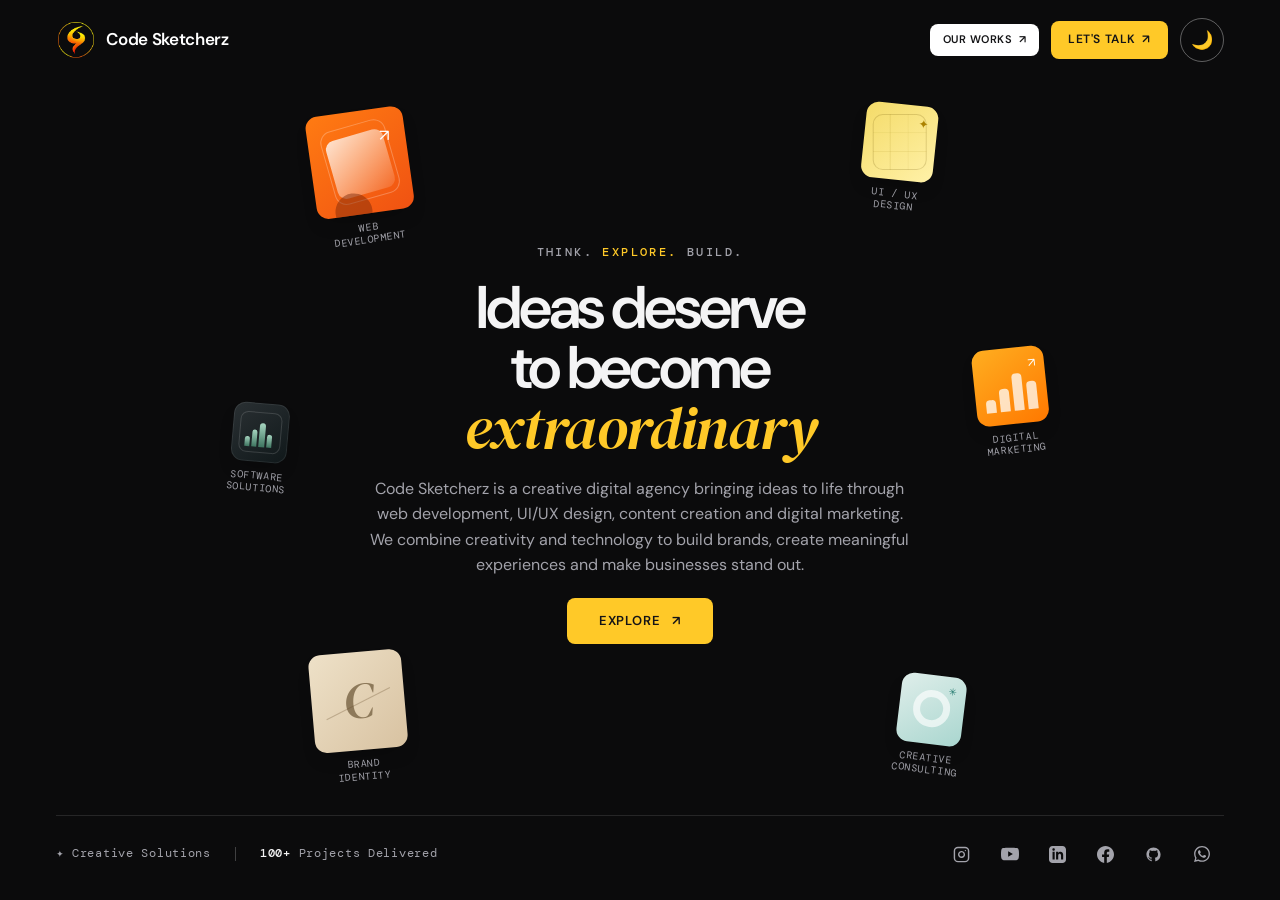
==== commit e0a736d8: "hero modified.. footer fixed.. header fixed.." ====
--- a/index.html
+++ b/index.html
@@ -3,7 +3,7 @@
 
 <head>
     <meta charset="UTF-8">
-    <meta name="viewport" content="width=device-width, initial-scale=1.0">
+    <meta name="viewport" content="width=device-width, initial-scale=1.0, viewport-fit=cover">
 
     <title>Code Sketcherz · Independent Creative Technology Studio</title>
 
@@ -60,13 +60,11 @@
         </nav>
 
         <div class="header-actions">
-            <button class="work-cta" data-section="contact">LET'S WORK TOGETHER <span>↗</span></button>
+            <button type="button" class="work-cta work-cta--secondary" data-section="work" aria-label="Our work">OUR WORKS<span aria-hidden="true">↗</span></button>
+            <button type="button" class="work-cta work-cta--primary" data-section="contact" aria-label="Let's talk, go to contact">LET'S TALK <span aria-hidden="true">↗</span></button>
             <button id="themeToggle" class="mode-toggle-btn" aria-label="Toggle light and dark mode" title="Toggle theme">
                 <span class="mode-icon" aria-hidden="true">☼</span>
                 <span class="mode-text" aria-hidden="true">☾</span>
-            </button>
-            <button class="nav-toggle" id="navToggle" type="button" aria-label="Open menu" aria-expanded="false" aria-controls="primaryNav">
-                <span class="nav-toggle-bars" aria-hidden="true"><i></i></span>
             </button>
         </div>
     </header>
@@ -87,16 +85,10 @@
                 <div class="hero-grid">
                 <div class="marketplace-center">
                     <p class="hero-mantra">THINK. <span>EXPLORE.</span> BUILD.</p>
-                    <h1>Ideas deserve to <br>become <span>extraordinary.</span></h1>
+                    <h1>Ideas deserve to <br>become <span>extraordinary</span></h1>
                     <p class="hero-description">Code Sketcherz is a creative digital agency bringing ideas to life through web development, UI/UX design, content creation and digital marketing. We combine creativity and technology to build brands, create meaningful experiences and make businesses stand out.</p>
                     <div class="hero-actions">
                         <button type="button" class="hero-secondary-btn marketplace-work-btn" aria-label="Explore Code Sketcherz">EXPLORE <span>↗</span></button>
-                        <button type="button" class="hero-edge-nav hero-edge-nav--left" data-section="work" aria-label="View our work">
-                    <span>OUR WORK</span><i>↗</i>
-                </button>
-                        <button type="button" class="hero-edge-nav hero-edge-nav--right" data-section="contact" aria-label="Let's talk, go to contact">
-                    <span>LET'S TALK</span><i>↗</i>
-                </button>
                     </div>
                 </div>
 
@@ -131,7 +123,7 @@
 
                 <div class="hero-footer">
                     <div class="marketplace-proof" aria-label="Studio highlights">
-                    <span>✦ Creative Solutions</span><i></i><span><b>50+</b> Happy Clients</span><i></i><span><b>100+</b> Projects Delivered</span>
+                    <span>✦ Creative Solutions</span><i></i><span><b>100+</b> Projects Delivered</span>
                 </div>
                     <div class="hero-social-grid">
 
@@ -373,8 +365,8 @@
                             <p class="footer-connect-desc">
                                 Got a vision or project in mind? Let’s turn it into reality.
                             </p>
-                            <a class="footer-email-cta" href="mailto:hello@codesketcherz.studio">
-                                hello@codesketcherz.studio <span>↗</span>
+                            <a class="footer-email-cta" href="mailto:codesketcherz26@gmail.com">
+                                codesketcherz26@gmail.com <span>↗</span>
                             </a>
 
                             <div class="footer-social-wrapper">
@@ -440,7 +432,7 @@
 
                     <div class="footer-bottom-bar">
                         <div class="bottom-studio-details">
-                            <span class="studio-detail-item">CHENNAI · EVERYWHERE</span>
+                            <span class="studio-detail-item">SALEM · EVERYWHERE</span>
                             <span class="bottom-separator">·</span>
                             <span class="studio-detail-item">INDEPENDENT DIGITAL PRACTICE</span>
                             <span class="bottom-separator">·</span>
@@ -506,7 +498,7 @@
 
                             <div class="services-grid">
 
-                                <article class="service-card service-yellow" data-service-filter="web">
+                                <article class="service-card service-yellow" data-service-filter="web" data-project="Web Development" role="button" tabindex="0" aria-label="Web Development – start an enquiry">
                                     <div class="service-card-top">
                                         <span class="service-number">01 / DEVELOPMENT</span>
                                         <span class="service-icon">✳</span>
@@ -529,7 +521,7 @@
                                     <span class="service-arrow">↗</span>
                                 </article>
 
-                                <article class="service-card service-beige" data-service-filter="brand">
+                                <article class="service-card service-beige" data-service-filter="brand" data-project="UI / UX Design" role="button" tabindex="0" aria-label="UI / UX Design – start an enquiry">
                                     <div class="service-card-top">
                                         <span class="service-number">02 / EXPERIENCE</span>
                                         <span class="service-icon">◈</span>
@@ -552,7 +544,7 @@
                                     <span class="service-arrow">↗</span>
                                 </article>
 
-                                <article class="service-card service-white" data-service-filter="systems">
+                                <article class="service-card service-white" data-service-filter="systems" data-project="Software Solutions" role="button" tabindex="0" aria-label="Software Solutions – start an enquiry">
                                     <div class="service-card-top">
                                         <span class="service-number">03 / TECHNOLOGY</span>
                                         <span class="service-icon">⌘</span>
@@ -575,7 +567,7 @@
                                     <span class="service-arrow">↗</span>
                                 </article>
 
-                                <article class="service-card service-beige" data-service-filter="brand">
+                                <article class="service-card service-beige" data-service-filter="brand" data-project="Brand Identity" role="button" tabindex="0" aria-label="Brand Identity – start an enquiry">
                                     <div class="service-card-top">
                                         <span class="service-number">04 / IDENTITY</span>
                                         <span class="service-icon">◎</span>
@@ -598,7 +590,7 @@
                                     <span class="service-arrow">↗</span>
                                 </article>
 
-                                <article class="service-card service-white" data-service-filter="web">
+                                <article class="service-card service-white" data-service-filter="web" data-project="Digital Marketing" role="button" tabindex="0" aria-label="Digital Marketing – start an enquiry">
                                     <div class="service-card-top">
                                         <span class="service-number">05 / GROWTH</span>
                                         <span class="service-icon">⌁</span>
@@ -621,7 +613,7 @@
                                     <span class="service-arrow">↗</span>
                                 </article>
 
-                                <article class="service-card service-yellow" data-service-filter="systems">
+                                <article class="service-card service-yellow" data-service-filter="systems" data-project="Creative Consulting" role="button" tabindex="0" aria-label="Creative Consulting – start an enquiry">
                                     <div class="service-card-top">
                                         <span class="service-number">06 / INNOVATION</span>
                                         <span class="service-icon">✧</span>
@@ -756,8 +748,8 @@
                             <p class="footer-connect-desc">
                                 Got a vision or project in mind? Let’s turn it into reality.
                             </p>
-                            <a class="footer-email-cta" href="mailto:hello@codesketcherz.studio">
-                                hello@codesketcherz.studio <span>↗</span>
+                            <a class="footer-email-cta" href="mailto:codesketcherz26@gmail.com">
+                                codesketcherz26@gmail.com <span>↗</span>
                             </a>
 
                             <div class="footer-social-wrapper">
@@ -823,7 +815,7 @@
 
                     <div class="footer-bottom-bar">
                         <div class="bottom-studio-details">
-                            <span class="studio-detail-item">CHENNAI · EVERYWHERE</span>
+                            <span class="studio-detail-item">SALEM · EVERYWHERE</span>
                             <span class="bottom-separator">·</span>
                             <span class="studio-detail-item">INDEPENDENT DIGITAL PRACTICE</span>
                             <span class="bottom-separator">·</span>
@@ -983,8 +975,8 @@
                             <p class="footer-connect-desc">
                                 Got a vision or project in mind? Let’s turn it into reality.
                             </p>
-                            <a class="footer-email-cta" href="mailto:hello@codesketcherz.studio">
-                                hello@codesketcherz.studio <span>↗</span>
+                            <a class="footer-email-cta" href="mailto:codesketcherz26@gmail.com">
+                                codesketcherz26@gmail.com <span>↗</span>
                             </a>
 
                             <div class="footer-social-wrapper">
@@ -1050,7 +1042,7 @@
 
                     <div class="footer-bottom-bar">
                         <div class="bottom-studio-details">
-                            <span class="studio-detail-item">CHENNAI · EVERYWHERE</span>
+                            <span class="studio-detail-item">SALEM · EVERYWHERE</span>
                             <span class="bottom-separator">·</span>
                             <span class="studio-detail-item">INDEPENDENT DIGITAL PRACTICE</span>
                             <span class="bottom-separator">·</span>
@@ -1325,8 +1317,8 @@
                             <p class="footer-connect-desc">
                                 Got a vision or project in mind? Let’s turn it into reality.
                             </p>
-                            <a class="footer-email-cta" href="mailto:hello@codesketcherz.studio">
-                                hello@codesketcherz.studio <span>↗</span>
+                            <a class="footer-email-cta" href="mailto:codesketcherz26@gmail.com">
+                                codesketcherz26@gmail.com <span>↗</span>
                             </a>
 
                             <div class="footer-social-wrapper">
@@ -1392,7 +1384,7 @@
 
                     <div class="footer-bottom-bar">
                         <div class="bottom-studio-details">
-                            <span class="studio-detail-item">CHENNAI · EVERYWHERE</span>
+                            <span class="studio-detail-item">SALEM · EVERYWHERE</span>
                             <span class="bottom-separator">·</span>
                             <span class="studio-detail-item">INDEPENDENT DIGITAL PRACTICE</span>
                             <span class="bottom-separator">·</span>
@@ -1544,8 +1536,8 @@
                             <p class="footer-connect-desc">
                                 Got a vision or project in mind? Let’s turn it into reality.
                             </p>
-                            <a class="footer-email-cta" href="mailto:hello@codesketcherz.studio">
-                                hello@codesketcherz.studio <span>↗</span>
+                            <a class="footer-email-cta" href="mailto:codesketcherz26@gmail.com">
+                                codesketcherz26@gmail.com <span>↗</span>
                             </a>
 
                             <div class="footer-social-wrapper">
@@ -1611,7 +1603,7 @@
 
                     <div class="footer-bottom-bar">
                         <div class="bottom-studio-details">
-                            <span class="studio-detail-item">CHENNAI · EVERYWHERE</span>
+                            <span class="studio-detail-item">SALEM · EVERYWHERE</span>
                             <span class="bottom-separator">·</span>
                             <span class="studio-detail-item">INDEPENDENT DIGITAL PRACTICE</span>
                             <span class="bottom-separator">·</span>
@@ -1684,8 +1676,8 @@
                                 <span class="contact-detail-icon">✉</span>
                                 <div>
                                     <small>EMAIL US</small>
-                                    <a href="mailto:hello@codesketcherz.studio">
-                                        hello@codesketcherz.studio
+                                    <a href="mailto:codesketcherz26@gmail.com">
+                                        codesketcherz26@gmail.com
                                     </a>
                                 </div>
                             </div>
@@ -1874,8 +1866,8 @@
                             <p class="footer-connect-desc">
                                 Got a vision or project in mind? Let’s turn it into reality.
                             </p>
-                            <a class="footer-email-cta" href="mailto:hello@codesketcherz.studio">
-                                hello@codesketcherz.studio <span>↗</span>
+                            <a class="footer-email-cta" href="mailto:codesketcherz26@gmail.com">
+                                codesketcherz26@gmail.com <span>↗</span>
                             </a>
 
                             <div class="footer-social-wrapper">
@@ -1941,7 +1933,7 @@
 
                     <div class="footer-bottom-bar">
                         <div class="bottom-studio-details">
-                            <span class="studio-detail-item">CHENNAI · EVERYWHERE</span>
+                            <span class="studio-detail-item">SALEM · EVERYWHERE</span>
                             <span class="bottom-separator">·</span>
                             <span class="studio-detail-item">INDEPENDENT DIGITAL PRACTICE</span>
                             <span class="bottom-separator">·</span>
--- a/css/style.css
+++ b/css/style.css
@@ -41,7 +41,7 @@
   --fs-h4: 1.125rem;
   --fs-h3: clamp(1.5rem, 1.2vw + 1.1rem, 2.25rem);
   --fs-h2: clamp(2.5rem, 5.2vw, 5.25rem);
-  --fs-h1: clamp(2.75rem, min(6.3vw, 11.5vh), 6.5rem);
+  --fs-h1: clamp(2.5rem, min(4.7vw, 8.4vh), 4.75rem);
 
   /* Space scale */
   --s-1: 4px;  --s-2: 8px;  --s-3: 12px; --s-4: 16px;
@@ -76,8 +76,8 @@
   --accent: #FFC928;           /* accent used for text on the page background */
   --accent-on-card: #FFC928;
   --accent-on-squad: #8a5000;
-  --header-ink: #f4f4f5;
-  --header-ink-muted: rgba(244, 244, 245, 0.72);
+  --header-ink: #ffffff;
+  --header-ink-muted: rgba(255, 255, 255, 0.86);
 
   /* Cards that sit on the yellow block */
   --card-bg: #131315;
@@ -89,6 +89,19 @@
 
   /* Cards that sit on the grey block */
   --card-grey-bg: #1b1b1e;
+
+  /* Services grid: lighter cards + clearer hairlines than the surrounding block */
+  --service-card-bg: #2a2a30;
+  --service-grid-line: rgba(255, 255, 255, 0.18);
+
+  /* Footer (black in dark mode) */
+  --footer-bg: #000000;
+  --footer-text: #f4f4f5;
+  --footer-muted: #a3a3ab;
+  --footer-line: rgba(255, 255, 255, 0.1);
+  --footer-line-strong: rgba(255, 255, 255, 0.16);
+  --footer-accent: #FFC928;
+  --footer-accent-line: rgba(255, 201, 40, 0.4);
 
   /* Primary buttons */
   --btn-bg: #FFC928;
@@ -111,8 +124,8 @@
   --accent: #9a5900;           /* AA-contrast amber of the brand yellow */
   --accent-on-card: #8a5000;
   --accent-on-squad: #8a5000;
-  --header-ink: #141416;
-  --header-ink-muted: rgba(20, 20, 22, 0.7);
+  --header-ink: #000000;
+  --header-ink-muted: rgba(0, 0, 0, 0.86);
 
   --card-bg: #fffdf7;
   --card-text: #141416;
@@ -122,6 +135,18 @@
   --card-line: rgba(20, 20, 22, 0.12);
 
   --card-grey-bg: #ffffff;
+
+  --service-card-bg: var(--card-grey-bg);
+  --service-grid-line: var(--line);
+
+  /* Footer (white in light mode) */
+  --footer-bg: #ffffff;
+  --footer-text: #141416;
+  --footer-muted: #55555d;
+  --footer-line: rgba(20, 20, 22, 0.1);
+  --footer-line-strong: rgba(20, 20, 22, 0.2);
+  --footer-accent: #9a5900;
+  --footer-accent-line: rgba(154, 89, 0, 0.4);
 
   --btn-bg: #141416;
   --btn-text: #ffffff;
@@ -269,7 +294,7 @@
   border: 0;
   border-radius: var(--radius-s);
   background: transparent;
-  color: var(--hdr-muted);
+  color: var(--header-ink);        /* black in light theme, white in dark theme */
   font-size: 0.8125rem;            /* 13px */
   font-weight: 500;
   letter-spacing: 0.06em;
@@ -289,13 +314,12 @@
   transform-origin: left;
   transition: transform var(--t-med) var(--ease);
 }
-.nav-item:hover {
-  color: var(--hdr-ink);
-  background: color-mix(in srgb, var(--hdr-ink) 8%, transparent);
-}
-.nav-item.active { color: var(--hdr-ink); font-weight: 600; }
+.nav-item:hover { background: color-mix(in srgb, var(--header-ink) 8%, transparent); }
+.nav-item.active { font-weight: 600; }
 .nav-item.active::after { transform: scaleX(1); }
-body[data-header-tone="ink"] .nav-item::after { background: #141416; }
+@media (min-width: 1121px) {
+  body[data-header-tone="ink"] .nav-item::after { background: #141416; }
+}
 
 .header-actions {
   justify-self: end;
@@ -305,21 +329,41 @@
 }
 
 .work-cta {
-  min-height: 44px;
-  padding: 0 var(--s-5);
-  border: 1px solid var(--hdr-ink);
+  display: inline-flex;
+  align-items: center;
+  justify-content: center;
+  gap: 6px;
+  border: 1px solid transparent;
   border-radius: var(--radius-s);
-  background: transparent;
-  color: var(--hdr-ink);
-  font-size: 0.8125rem;
   font-weight: 600;
   letter-spacing: 0.05em;
   white-space: nowrap;
-  transition: background-color var(--t-fast) ease, color var(--t-fast) ease, border-color var(--t-fast) ease;
-}
-.work-cta span { display: inline-block; margin-left: 6px; transition: transform var(--t-med) var(--ease); }
-.work-cta:hover { background: var(--yellow); border-color: var(--yellow); color: #141416; }
+  cursor: pointer;
+  transition: background-color var(--t-fast) ease, color var(--t-fast) ease, border-color var(--t-fast) ease, transform var(--t-fast) ease;
+}
+.work-cta span { display: inline-block; transition: transform var(--t-med) var(--ease); }
 .work-cta:hover span { transform: translate(2px, -2px); }
+
+/* Primary: LET'S TALK (theme button colours) */
+.work-cta--primary {
+  min-height: 38px;
+  padding: 0 var(--s-4);
+  background: var(--btn-bg);
+  color: var(--btn-text);
+  font-size: 0.75rem;
+}
+.work-cta--primary:hover { background: var(--btn-hover-bg); }
+
+/* Secondary: OUR WORK (yellow in light mode, white in dark mode) */
+.work-cta--secondary {
+  min-height: 32px;
+  padding: 0 var(--s-3);
+  background: var(--yellow);
+  color: #141416;
+  font-size: 0.6875rem;
+}
+:root[data-theme="dark"] .work-cta--secondary { background: #ffffff; }
+.work-cta--secondary:hover { transform: translateY(-1px); box-shadow: 0 8px 18px -10px rgba(0, 0, 0, 0.5); }
 
 .mode-toggle-btn {
   width: 44px;
@@ -336,38 +380,6 @@
 .mode-toggle-btn:hover { border-color: var(--hdr-ink); background: color-mix(in srgb, var(--hdr-ink) 8%, transparent); }
 .mode-icon { font-size: 1.125rem; line-height: 1; }
 .mode-text { display: none; }
-
-/* Hamburger (mobile / small tablet only) */
-.nav-toggle {
-  display: none;
-  width: 44px;
-  height: 44px;
-  padding: 0;
-  place-items: center;
-  border: 1px solid color-mix(in srgb, var(--hdr-ink) 35%, transparent);
-  border-radius: 50%;
-  background: transparent;
-  color: var(--hdr-ink);
-}
-.nav-toggle-bars { position: relative; display: block; width: 18px; height: 12px; }
-.nav-toggle-bars::before,
-.nav-toggle-bars::after,
-.nav-toggle-bars i {
-  content: "";
-  position: absolute;
-  left: 0;
-  width: 100%;
-  height: 2px;
-  border-radius: 2px;
-  background: currentColor;
-  transition: transform var(--t-med) var(--ease), opacity var(--t-fast) ease, top var(--t-med) var(--ease);
-}
-.nav-toggle-bars::before { top: 0; }
-.nav-toggle-bars i { top: 5px; }
-.nav-toggle-bars::after { top: 10px; }
-body.menu-open .nav-toggle-bars::before { top: 5px; transform: rotate(45deg); }
-body.menu-open .nav-toggle-bars i { opacity: 0; }
-body.menu-open .nav-toggle-bars::after { top: 5px; transform: rotate(-45deg); }
 
 /* ==========================================================================
    04  SHARED SECTION ANATOMY
@@ -552,22 +564,27 @@
 }
 
 .hero-grid {
+  position: relative;
   flex: 1;
   width: 100%;
-  max-width: var(--max);
+  max-width: 1360px;
+  min-height: clamp(470px, 64vh, 660px);
   margin-inline: auto;
-  display: grid;
-  grid-template-columns: minmax(0, 1.15fr) minmax(0, 0.85fr);
-  align-items: center;
-  column-gap: var(--s-8);
+  display: flex;
+  align-items: center;
+  justify-content: center;
 }
 
 .marketplace-center {
+  position: relative;
+  z-index: 2;
   display: flex;
   flex-direction: column;
-  align-items: flex-start;
-  gap: var(--s-5);
+  align-items: center;
+  gap: var(--s-4);
+  width: min(660px, 48%);
   min-width: 0;
+  text-align: center;
 }
 
 .hero-mantra {
@@ -582,10 +599,10 @@
 .marketplace-center h1 {
   font-size: var(--fs-h1);
   font-weight: 600;
-  line-height: 0.95;
+  line-height: 1;
   letter-spacing: -0.05em;
   text-wrap: balance;
-  max-width: 11ch;
+  max-width: 100%;
 }
 .marketplace-center h1 br { display: none; }
 .marketplace-center h1 span {
@@ -597,8 +614,8 @@
 }
 
 .hero-description {
-  max-width: 46ch;
-  font-size: var(--fs-lead);
+  max-width: 50ch;
+  font-size: var(--fs-body);
   line-height: 1.6;
   color: var(--text-muted);
 }
@@ -607,99 +624,120 @@
   display: flex;
   flex-wrap: wrap;
   align-items: center;
-  gap: var(--s-3) var(--s-5);
-  margin-top: var(--s-2);
-}
-.hero-secondary-btn { min-height: 56px; padding: 0 var(--s-7); font-size: 0.9375rem; }
-
-.hero-edge-nav {
-  display: inline-flex;
-  align-items: center;
-  gap: var(--s-2);
-  min-height: 44px;
-  padding: 0;
-  border: 0;
-  background: transparent;
-  color: var(--text);
-  font-family: var(--font-mono);
-  font-size: var(--fs-label);
-  font-weight: 500;
-  letter-spacing: 0.12em;
-  border-bottom: 1px solid var(--line-strong);
-  transition: color var(--t-fast) ease, border-color var(--t-fast) ease;
-}
-.hero-edge-nav i { font-style: normal; transition: transform var(--t-med) var(--ease); }
-.hero-edge-nav:hover { color: var(--accent); border-color: var(--accent); }
-.hero-edge-nav:hover i { transform: translate(2px, -2px); }
-
-/* Collage: a staggered 3 × 2 composition (grid, not absolute positioning) */
+  justify-content: center;
+  margin-top: var(--s-1);
+}
+.hero-secondary-btn { min-height: 46px; padding: 0 var(--s-6); font-size: 0.8125rem; }
+
+/* Collage: individually positioned, rotated, differently sized cards that float
+   around the centred hero copy. Each card is steered by its own custom
+   properties (--l/--r left/right, --t/--b top/bottom, --w width, --rot angle). */
 .marketplace-collage {
-  display: grid;
-  grid-template-columns: repeat(3, minmax(0, 1fr));
-  gap: var(--s-5) var(--s-4);
-  align-items: start;
-  padding-block: var(--s-6);
+  position: absolute;
+  inset: 0;
+  z-index: 1;
+  pointer-events: none;           /* only the cards themselves are clickable */
 }
 .market-card {
+  position: absolute;
+  left: var(--l, auto);
+  right: var(--r, auto);
+  top: var(--t, auto);
+  bottom: var(--b, auto);
+  width: var(--w, 14%);
   display: flex;
   flex-direction: column;
+  align-items: center;
   gap: var(--s-2);
   min-width: 0;
   padding: 0;
   border: 0;
   background: transparent;
   color: var(--text);
-  text-align: left;
+  text-align: center;
+  cursor: pointer;
+  pointer-events: auto;
+  transform: rotate(var(--rot, 0deg));
   transition: transform var(--t-med) var(--ease);
-}
-.market-card:nth-child(1) { transform: translateY(0)    rotate(-2deg); }
-.market-card:nth-child(2) { transform: translateY(36px) rotate(1.5deg); }
-.market-card:nth-child(3) { transform: translateY(-10px) rotate(-1deg); }
-.market-card:nth-child(4) { transform: translateY(18px) rotate(1.5deg); }
-.market-card:nth-child(5) { transform: translateY(54px) rotate(-1.5deg); }
-.market-card:nth-child(6) { transform: translateY(8px)  rotate(2deg); }
-.market-card:hover { transform: translateY(-6px) rotate(0deg) !important; }
+  animation: marketFloat var(--float, 10s) ease-in-out var(--delay, 0s) infinite;
+}
+.market-card:hover,
+.market-card:focus-visible { transform: translateY(-6px) rotate(0deg); }
+
+@keyframes marketFloat {
+  0%, 100% { translate: 0 0; }
+  50%      { translate: 0 -5px; }
+}
+
+/* Desktop / laptop ring, after the reference: two cards in the top band (one
+   large upper-left, one smaller towards the top-centre/right), two small cards
+   at mid-left and mid-right, two in the bottom band (one large lower-left, one
+   smaller towards bottom-centre/right). Larger cards sit further from the copy,
+   smaller ones tuck in closer; spacing is deliberately uneven. */
+.card-web       { --l: 22%;   --t: 1%;   --w: min(8.4%, 13vh);   --rot: -8deg; --float: 10s;   --delay: 0s; }
+.card-ux        { --l: 69%;   --t: 0%;   --w: min(6.2%, 9.5vh);    --rot: 6deg;  --float: 11s;   --delay: -3s; }
+.card-software  { --l: 15%;   --t: 44%;  --w: min(4.8%, 7.5vh);  --rot: 5deg;  --float: 9s;    --delay: -2s; }
+.card-marketing { --r: 15%;    --t: 36%;  --w: min(6.2%, 10vh);   --rot: -6deg; --float: 10.5s; --delay: -5s; }
+.card-brand     { --l: 22%;   --b: 0%;   --w: min(8%, 12.5vh);   --rot: -5deg; --float: 12s;   --delay: -4s; }
+.card-consulting{ --l: 72%;   --b: 1%;   --w: min(5.6%, 9vh);    --rot: 7deg;  --float: 11.5s; --delay: -6s; }
+
+/* Narrow laptops / landscape tablets (961-1180px): the copy is a larger share
+   of the width, so the cards slide outward to keep the centre clear. */
+@media (min-width: 961px) and (max-width: 1180px) {
+  .card-web       { --l: 15%; }
+  .card-ux        { --l: 76%; }
+  .card-brand     { --l: 17%; }
+  .card-consulting{ --l: 72%; }
+  .card-software  { --l: 7%; }
+  .card-marketing { --r: 5%; }
+}
 
 .market-art {
   position: relative;
   display: block;
   width: 100%;
   aspect-ratio: 1 / 1.05;
-  border-radius: var(--radius-m);
+  border-radius: 12px;
   overflow: hidden;
-  box-shadow: 0 18px 36px -22px rgba(0, 0, 0, 0.55);
+  container-type: inline-size;    /* artwork scales with its card via cqw units */
+  box-shadow: 0 10px 20px -12px rgba(0, 0, 0, 0.5);
 }
 .market-caption {
+  display: block;
+  width: max-content;
+  max-width: 13ch;
   font-family: var(--font-mono);
-  font-size: 0.6875rem;
-  letter-spacing: 0.08em;
+  font-size: 0.625rem;
+  line-height: 1.25;
+  letter-spacing: 0.06em;
   text-transform: uppercase;
+  text-align: center;
   color: var(--text-muted);
 }
 
 .art-orange { background: linear-gradient(145deg, #ff7b12, #f05212); }
 .art-orange::before { content: ""; position: absolute; inset: 13% 16%; border-radius: 12px; border: 1px solid rgba(255,255,255,.25); transform: rotate(-8deg); }
 .art-window { position: absolute; left: 20%; top: 22%; width: 60%; height: 58%; border-radius: 9px; background: linear-gradient(145deg, rgba(255,255,255,.8), rgba(255,255,255,.1)); transform: rotate(-8deg); }
-.art-cursor { position: absolute; right: 16%; top: 14%; color: #fff; font-size: 1.6rem; font-style: normal; transform: rotate(8deg); }
+.art-cursor { position: absolute; right: 16%; top: 14%; color: #fff; font-size: 17cqw; font-style: normal; transform: rotate(8deg); }
 .art-orb { position: absolute; width: 38%; aspect-ratio: 1; bottom: -15%; left: 18%; border-radius: 50%; background: rgba(116,37,7,.45); }
 .art-yellow { background: linear-gradient(135deg, #f4db68, #fff1a8); }
 .art-grid { position: absolute; inset: 13%; border-radius: 10px; background: linear-gradient(90deg, transparent 31%, rgba(150,120,0,.18) 32%, transparent 33%, transparent 66%, rgba(150,120,0,.18) 67%, transparent 68%), linear-gradient(0deg, transparent 31%, rgba(150,120,0,.18) 32%, transparent 33%, transparent 66%, rgba(150,120,0,.18) 67%, transparent 68%); border: 1px solid rgba(105,80,0,.2); transform: rotate(-6deg); }
-.art-spark { position: absolute; right: 13%; top: 12%; font-style: normal; font-size: 1.6rem; color: #ac8200; }
-.art-dark { background: linear-gradient(140deg, #2a3033, #10181a); box-shadow: inset 0 0 0 1px rgba(255,255,255,.08), 0 18px 36px -22px rgba(0,0,0,.55); }
+.art-spark { position: absolute; right: 13%; top: 12%; font-style: normal; font-size: 17cqw; color: #ac8200; }
+.art-dark { background: linear-gradient(140deg, #2a3033, #10181a); box-shadow: inset 0 0 0 1px rgba(255,255,255,.08), 0 10px 20px -12px rgba(0,0,0,.5); }
 .art-dashboard { position: absolute; inset: 15% 12%; display: flex; align-items: flex-end; gap: 7%; padding: 9%; border: 1px solid rgba(255,255,255,.14); border-radius: 8px; }
 .art-dashboard b { width: 17%; border-radius: 4px 4px 0 0; background: linear-gradient(#a6d5c0, #3e7560); height: 33%; }
 .art-dashboard b:nth-child(2) { height: 58%; } .art-dashboard b:nth-child(3) { height: 82%; } .art-dashboard b:nth-child(4) { height: 45%; }
 .art-beige { background: linear-gradient(135deg, #eee1c8, #d8c2a1); }
-.art-letter { position: absolute; inset: 5% 10%; display: grid; place-items: center; font: italic 400 clamp(48px, 6vw, 88px)/1 var(--font-display); color: #8d795a; }
+.art-letter { position: absolute; inset: 5% 10%; display: grid; place-items: center; font: italic 400 54cqw/1 var(--font-display); color: #8d795a; }
 .art-line { position: absolute; left: 12%; right: 12%; top: 52%; height: 1px; background: rgba(100,75,42,.3); transform: rotate(-22deg); }
 .art-orange-two { background: linear-gradient(145deg, #ffae20, #ff7800); }
 .art-bars { position: absolute; left: 14%; right: 14%; bottom: 17%; height: 56%; display: flex; align-items: flex-end; gap: 7%; }
 .art-bars b { flex: 1; background: rgba(255,255,255,.74); border-radius: 4px 4px 0 0; height: 30%; }
 .art-bars b:nth-child(2) { height: 55%; } .art-bars b:nth-child(3) { height: 88%; } .art-bars b:nth-child(4) { height: 66%; }
-.art-arrow { position: absolute; top: 10%; right: 12%; font-style: normal; font-size: 1.6rem; color: #fff; }
+.art-arrow { position: absolute; top: 10%; right: 12%; font-style: normal; font-size: 17cqw; color: #fff; }
 .art-cream { background: linear-gradient(145deg, #dfeeea, #a9d6cf); }
-.art-circle { position: absolute; width: 56%; aspect-ratio: 1; left: 22%; top: 22%; border-radius: 50%; border: 12px solid rgba(255,255,255,.65); }
-.art-cross { position: absolute; right: 15%; top: 10%; font-style: normal; font-size: 1.4rem; color: #287c71; }
+.art-circle { position: absolute; width: 56%; aspect-ratio: 1; left: 22%; top: 22%; border-radius: 50%; border: 11cqw solid rgba(255,255,255,.65); }
+.art-cross { position: absolute; right: 15%; top: 10%; font-style: normal; font-size: 15cqw; color: #287c71; }
 
 /* Hero footer: proof + social */
 .hero-footer {
@@ -794,8 +832,8 @@
   display: grid;
   grid-template-columns: repeat(3, minmax(0, 1fr));
   gap: 1px;                           /* hairline grid: reads as one composed board */
-  background: var(--line);
-  border: 1px solid var(--line);
+  background: var(--service-grid-line);
+  border: 1px solid var(--service-grid-line);
   border-radius: var(--radius-l);
   overflow: hidden;
 }
@@ -807,12 +845,14 @@
   gap: var(--s-4);
   min-height: 320px;
   padding: clamp(24px, 2.4vw, 36px);
-  background: var(--card-grey-bg);
+  background: var(--service-card-bg);
   color: var(--text);
   cursor: pointer;
   transition: background-color var(--t-med) ease;
 }
-.service-card:hover { background: var(--yellow); color: #141416; }
+.service-card:hover,
+.service-card:focus-visible { background: var(--yellow); color: #141416; }
+.service-card:focus-visible { outline: 2px solid var(--ink); outline-offset: -4px; border-radius: 0; }
 
 .service-card-top { display: flex; align-items: center; justify-content: space-between; gap: var(--s-3); }
 .service-number {
@@ -860,11 +900,19 @@
 .service-card:hover .service-number,
 .service-card:hover p,
 .service-card:hover .service-tags span,
-.service-card:hover .service-icon { color: rgba(20, 20, 22, 0.78); }
 .service-card:hover .service-icon,
-.service-card:hover .service-tags span { border-color: rgba(20, 20, 22, 0.35); }
-.service-card:hover .service-icon { transform: rotate(45deg); }
-.service-card:hover .service-arrow { opacity: 1; transform: translate(0, 0); }
+.service-card:focus-visible .service-number,
+.service-card:focus-visible p,
+.service-card:focus-visible .service-tags span,
+.service-card:focus-visible .service-icon { color: rgba(20, 20, 22, 0.78); }
+.service-card:hover .service-icon,
+.service-card:hover .service-tags span,
+.service-card:focus-visible .service-icon,
+.service-card:focus-visible .service-tags span { border-color: rgba(20, 20, 22, 0.35); }
+.service-card:hover .service-icon,
+.service-card:focus-visible .service-icon { transform: rotate(45deg); }
+.service-card:hover .service-arrow,
+.service-card:focus-visible .service-arrow { opacity: 1; transform: translate(0, 0); }
 .service-card.is-swiping-back { opacity: 0.6; transform: translateX(-8px); transition: opacity 200ms ease, transform 200ms ease; }
 
 .services-bottom {
@@ -1111,7 +1159,18 @@
 }
 .contact-info-card,
 .contact-form-card { padding: clamp(24px, 3.2vw, 48px); }
-.contact-info-card { display: flex; flex-direction: column; gap: var(--s-5); }
+.contact-info-card {
+  display: flex;
+  flex-direction: column;
+  gap: var(--s-5);
+  /* Always the light-theme card colours, so global dark-mode tokens never reach it */
+  --card-bg: #fffdf7;
+  --card-text: #141416;
+  --card-muted: #55555d;
+  --card-line: rgba(20, 20, 22, 0.12);
+  --accent-on-card: #8a5000;
+  color-scheme: light;
+}
 
 .contact-small-label { display: inline-flex; align-items: center; gap: var(--s-2); color: var(--accent-on-card); }
 .contact-live-dot { width: 8px; height: 8px; border-radius: 50%; background: #3ddc84; box-shadow: 0 0 0 4px rgba(61, 220, 132, 0.18); }
@@ -1148,6 +1207,15 @@
   letter-spacing: 0;
   transition: border-color var(--t-fast) ease, background-color var(--t-fast) ease;
 }
+#contactForm label.is-prefilled select {
+  border-color: var(--accent-on-card);
+  animation: projectPrefill 1.8s var(--ease) 1;
+}
+@keyframes projectPrefill {
+  0%   { box-shadow: 0 0 0 0 rgba(255, 201, 40, 0); }
+  20%  { box-shadow: 0 0 0 4px rgba(255, 201, 40, 0.65); }
+  100% { box-shadow: 0 0 0 10px rgba(255, 201, 40, 0); }
+}
 #contactForm textarea { min-height: 140px; resize: vertical; line-height: 1.5; }
 #contactForm select option { background: var(--bg-raised); color: var(--text); }
 #contactForm ::placeholder { color: var(--card-muted); opacity: 0.7; }
@@ -1158,13 +1226,13 @@
 .form-note { font-size: var(--fs-small); color: var(--card-muted); text-align: center; min-height: 1.5em; }
 
 /* ==========================================================================
-   12  FOOTER  (always a dark base; consistent in both themes)
+   12  FOOTER  (white in light mode, black in dark mode — via --footer-* tokens)
    ========================================================================== */
 .section-footer {
   padding: var(--s-8) var(--gutter) var(--s-5);
-  background: #0b0b0c;
-  color: #f4f4f5;
-  border-top: 1px solid rgba(255, 255, 255, 0.08);
+  background: var(--footer-bg);
+  color: var(--footer-text);
+  border-top: 1px solid var(--footer-line);
 }
 .footer-main-grid {
   display: grid;
@@ -1183,10 +1251,10 @@
 .footer-brand-copyright,
 .footer-col-title,
 .footer-social-label,
-.footer-bottom-bar { font-family: var(--font-mono); font-size: 0.6875rem; letter-spacing: 0.12em; color: #a3a3ab; }
+.footer-bottom-bar { font-family: var(--font-mono); font-size: 0.6875rem; letter-spacing: 0.12em; color: var(--footer-muted); }
 .footer-brand-sub { text-transform: uppercase; }
-.footer-action-badge { display: inline-flex; align-items: center; gap: var(--s-2); align-self: flex-start; padding: 6px 12px; border: 1px solid rgba(255, 201, 40, 0.4); border-radius: 999px; font-family: var(--font-mono); font-size: 0.6875rem; letter-spacing: 0.1em; color: var(--yellow); }
-.footer-mission-text { max-width: 44ch; font-size: var(--fs-small); color: #a3a3ab; }
+.footer-action-badge { display: inline-flex; align-items: center; gap: var(--s-2); align-self: flex-start; padding: 6px 12px; border: 1px solid var(--footer-accent-line); border-radius: 999px; font-family: var(--font-mono); font-size: 0.6875rem; letter-spacing: 0.1em; color: var(--footer-accent); }
+.footer-mission-text { max-width: 44ch; font-size: var(--fs-small); color: var(--footer-muted); }
 .footer-col-title,
 .footer-social-label { margin: 0; font-weight: 500; text-transform: uppercase; }
 
@@ -1199,26 +1267,26 @@
   padding: 0;
   border: 0;
   background: transparent;
-  color: #f4f4f5;
+  color: var(--footer-text);
   font-size: var(--fs-small);
   transition: color var(--t-fast) ease;
 }
-.footer-star { font-size: 0.625rem; color: var(--yellow); }
-.footer-nav-link:hover { color: var(--yellow); }
-
-.footer-connect-desc { font-size: var(--fs-small); color: #a3a3ab; max-width: 34ch; }
-.footer-email-cta { align-self: flex-start; font-weight: 500; text-decoration: none; border-bottom: 1px solid var(--yellow); padding-bottom: 2px; transition: color var(--t-fast) ease; overflow-wrap: anywhere; }
-.footer-email-cta:hover { color: var(--yellow); }
+.footer-star { font-size: 0.625rem; color: var(--footer-accent); }
+.footer-nav-link:hover { color: var(--footer-accent); }
+
+.footer-connect-desc { font-size: var(--fs-small); color: var(--footer-muted); max-width: 34ch; }
+.footer-email-cta { align-self: flex-start; color: var(--footer-text); font-weight: 500; text-decoration: none; border-bottom: 1px solid var(--footer-accent); padding-bottom: 2px; transition: color var(--t-fast) ease; overflow-wrap: anywhere; }
+.footer-email-cta:hover { color: var(--footer-accent); }
 .footer-social-wrapper { display: flex; flex-direction: column; gap: var(--s-2); }
 .footer-social-grid { display: flex; flex-wrap: wrap; gap: var(--s-1); }
-.footer-social-icon { display: inline-grid; place-items: center; width: 44px; height: 44px; border: 1px solid rgba(255, 255, 255, 0.14); border-radius: 50%; color: #f4f4f5; transition: color var(--t-fast) ease, border-color var(--t-fast) ease, background-color var(--t-fast) ease; }
+.footer-social-icon { display: inline-grid; place-items: center; width: 44px; height: 44px; border: 1px solid var(--footer-line-strong); border-radius: 50%; color: var(--footer-text); transition: color var(--t-fast) ease, border-color var(--t-fast) ease, background-color var(--t-fast) ease; }
 .footer-social-icon:hover { color: #141416; background: var(--yellow); border-color: var(--yellow); }
-.footer-back-to-top { align-self: flex-start; display: inline-flex; align-items: center; gap: var(--s-2); min-height: 44px; padding: 0; border: 0; background: transparent; color: #f4f4f5; font-family: var(--font-mono); font-size: 0.6875rem; letter-spacing: 0.12em; }
-.footer-back-to-top:hover { color: var(--yellow); }
-
-.footer-bottom-bar { margin-top: var(--s-7); padding-top: var(--s-4); border-top: 1px solid rgba(255, 255, 255, 0.08); }
+.footer-back-to-top { align-self: flex-start; display: inline-flex; align-items: center; gap: var(--s-2); min-height: 44px; padding: 0; border: 0; background: transparent; color: var(--footer-text); font-family: var(--font-mono); font-size: 0.6875rem; letter-spacing: 0.12em; }
+.footer-back-to-top:hover { color: var(--footer-accent); }
+
+.footer-bottom-bar { margin-top: var(--s-7); padding-top: var(--s-4); border-top: 1px solid var(--footer-line); }
 .bottom-studio-details { display: flex; flex-wrap: wrap; gap: var(--s-1) var(--s-3); text-transform: uppercase; }
-.highlight-motto { color: var(--yellow); }
+.highlight-motto { color: var(--footer-accent); }
 
 /* ==========================================================================
    13  NEXT-SECTION TRIGGER  (scramble + brush behaviour driven by main.js)
@@ -1259,65 +1327,78 @@
    14  RESPONSIVE
    ========================================================================== */
 
-/* Laptop-small: drop the header CTA (CONTACT is in the nav) */
+/* Laptop-small: tighter header so brand + nav + both CTAs always fit */
 @media (max-width: 1180px) {
-  .site-header { grid-template-columns: auto 1fr auto; }
+  .site-header { grid-template-columns: auto 1fr auto; gap: var(--s-3); padding-inline: 28px; }
   .header-nav { justify-self: center; }
-  .work-cta { display: none; }
-  .nav-item { padding: 0 var(--s-3); }
-  .nav-item::after { left: var(--s-3); right: var(--s-3); }
+  .nav-item { padding: 0 var(--s-2); font-size: 0.75rem; letter-spacing: 0.04em; }
+  .nav-item::after { left: var(--s-2); right: var(--s-2); }
+  .header-actions { gap: var(--s-2); }
+  .brand-text { font-size: 1rem; }
+}
+
+/* Tablet + mobile (and small laptops where nav + CTAs cannot share one row):
+   bottom navigation instead of a hamburger */
+@media (max-width: 1120px) {
+  /* Bottom navigation (no hamburger): one horizontal line, scrolls if too narrow */
+  :root { --bottom-nav-h: 56px; }
+  .deck { bottom: calc(var(--bottom-nav-h) + env(safe-area-inset-bottom, 0px)); }
+  .site-header { grid-template-columns: 1fr auto; gap: var(--s-2); padding-inline: 16px; }
+  .header-nav {
+    position: fixed;
+    inset: auto 0 0 0;
+    justify-self: stretch;
+    width: 100%;
+    z-index: 40;
+    height: calc(var(--bottom-nav-h) + env(safe-area-inset-bottom, 0px));
+    padding: 0 8px env(safe-area-inset-bottom, 0px);
+    gap: 2px;
+    flex-wrap: nowrap;
+    justify-content: flex-start;
+    overflow-x: auto;
+    overflow-y: hidden;
+    overscroll-behavior-x: contain;
+    -webkit-overflow-scrolling: touch;
+    scrollbar-width: none;
+    background: var(--bg);
+    border-top: 1px solid var(--line-strong);
+    -webkit-mask-image: linear-gradient(90deg, transparent 0, #000 12px, #000 calc(100% - 20px), transparent 100%);
+            mask-image: linear-gradient(90deg, transparent 0, #000 12px, #000 calc(100% - 20px), transparent 100%);
+  }
+  .header-nav::-webkit-scrollbar { display: none; }
+  .nav-item {
+    flex: 0 0 auto;
+    min-height: var(--bottom-nav-h);
+    padding: 0 12px;
+    font-size: 0.6875rem;
+    letter-spacing: 0.05em;
+  }
+  .nav-item::after { left: 12px; right: 12px; bottom: 9px; background: var(--yellow); }
 }
 
 /* Tablet */
 @media (max-width: 960px) {
   :root { --header-h: 72px; }
 
-  /* Hamburger + full-screen menu */
-  .nav-toggle { display: inline-grid; }
-  .site-header { grid-template-columns: 1fr auto; }
-  .header-nav {
-    justify-self: stretch;
-    position: fixed;
-    inset: 0;
-    z-index: -1;
-    flex-direction: column;
-    align-items: flex-start;
-    justify-content: center;
-    gap: var(--s-1);
-    padding: var(--header-h) var(--gutter) var(--s-7);
-    background: var(--bg);
-    opacity: 0;
-    visibility: hidden;
-    transform: translateY(-8px);
-    transition: opacity var(--t-med) ease, transform var(--t-med) var(--ease), visibility 0s linear var(--t-med);
-  }
-  body.menu-open .header-nav { opacity: 1; visibility: visible; transform: none; transition-delay: 0s; }
-  body.menu-open .site-header { --hdr-ink: var(--header-ink); --hdr-muted: var(--header-ink-muted); }
-  .nav-item {
-    width: 100%;
-    min-height: 56px;
-    padding: 0;
-    text-align: left;
-    font-size: clamp(1.75rem, 6vw, 2.5rem);
-    font-weight: 600;
-    letter-spacing: -0.03em;
-    color: var(--text);
-    border-bottom: 1px solid var(--line);
-    border-radius: 0;
-  }
-  .nav-item::after { display: none; }
-  .nav-item:hover { background: transparent; color: var(--accent); }
-  .nav-item.active { color: var(--accent); }
-
   .section-main { grid-template-columns: 1fr; }
   .section-main .section-desc { padding-bottom: 0; }
 
   .hero-grid { grid-template-columns: 1fr; row-gap: var(--s-6); align-content: center; }
   .marketplace-center h1 { max-width: 14ch; }
-  .marketplace-collage { grid-template-columns: repeat(6, minmax(0, 1fr)); padding-block: var(--s-2); gap: var(--s-3); }
-  .market-card:nth-child(n) { transform: none; }
-  .market-card:hover { transform: translateY(-4px) !important; }
-  .market-caption { display: none; }
+
+  /* Floating collage on tablet + mobile: small scattered cards in a band above
+     and a band below the copy, with staggered heights, sizes and angles */
+  :root { --band: clamp(150px, 27vw, 220px); }
+  .hero-grid { padding-block: var(--band); min-height: 0; }
+  .marketplace-center { padding-block: var(--s-2); }
+  .marketplace-center { width: min(560px, 100%); }
+  .marketplace-center h1 { font-size: clamp(2.375rem, 9vw, 4rem); }
+  .card-web       { --l: 6%;   --t: 26px; --b: auto; --r: auto; --w: clamp(66px, 13vw, 104px);  --rot: -8deg; }
+  .card-ux        { --l: 44%;  --t: 0px;  --b: auto; --r: auto; --w: clamp(42px, 7.5vw, 68px);  --rot: 6deg; }
+  .card-software  { --r: 12%;  --t: 42px; --b: auto; --l: auto; --w: clamp(48px, 9vw, 76px);    --rot: 7deg; }
+  .card-brand     { --l: 12%;  --b: 20px; --t: auto; --r: auto; --w: clamp(62px, 12vw, 96px);   --rot: -5deg; }
+  .card-marketing { --l: 52%;  --b: 0px;  --t: auto; --r: auto; --w: clamp(40px, 7.5vw, 62px);  --rot: 8deg; }
+  .card-consulting{ --r: 6%;   --b: 30px; --t: auto; --l: auto; --w: clamp(62px, 12vw, 98px);   --rot: -7deg; }
 
   .studio-grid-layout,
   .contact-wrapper { grid-template-columns: 1fr; }
@@ -1332,8 +1413,9 @@
   .zigzag-media { flex-direction: row; justify-content: flex-start; gap: var(--s-4); }
   .zigzag-avatar-wrapper { width: 88px; height: 88px; }
 
-  .footer-main-grid { grid-template-columns: 1fr 1fr; gap: var(--s-7) var(--s-6); }
+  .footer-main-grid { grid-template-columns: 1fr 1fr; gap: var(--s-6) var(--s-6); }
   .footer-brand-col { grid-column: 1 / -1; }
+  .section-footer { padding-top: var(--s-7); }
 }
 
 /* Mobile */
@@ -1346,15 +1428,23 @@
   .panel-bottom-block { gap: var(--s-6); padding-top: var(--s-6); padding-bottom: var(--s-7); }
   h2, .work-featured-title { font-size: clamp(2.375rem, 11.5vw, 3.25rem); }
 
-  .hero-inner.marketplace-hero { padding-top: calc(var(--header-h) + var(--s-4)); gap: var(--s-5); }
-  .marketplace-center { gap: var(--s-4); }
-  .marketplace-center h1 { font-size: clamp(2.625rem, 12.5vw, 3.5rem); max-width: 100%; }
-  .hero-description { font-size: 1rem; }
-  .hero-actions { width: 100%; gap: var(--s-2) var(--s-5); }
-  .hero-secondary-btn { width: 100%; }
-  .marketplace-collage { grid-template-columns: repeat(3, minmax(0, 1fr)); gap: var(--s-3); }
-  .market-art { aspect-ratio: 1 / 0.9; border-radius: 10px; }
-  .art-letter { font-size: 2.75rem; }
+  .hero-inner.marketplace-hero { padding-top: calc(var(--header-h) + var(--s-2)); gap: var(--s-3); }
+  .marketplace-center { gap: var(--s-3); }
+  .marketplace-center h1 { font-size: clamp(2rem, 9.6vw, 2.75rem); max-width: 100%; line-height: 0.98; }
+  .hero-description { font-size: 0.875rem; line-height: 1.5; }
+  .hero-secondary-btn { min-height: 42px; padding: 0 var(--s-6); font-size: 0.75rem; }
+  :root { --band: 132px; }
+  .market-card { gap: 4px; }
+  .card-web       { --l: 4%;   --t: 12px; --w: clamp(54px, 18vw, 76px);  --rot: -8deg; }
+  .card-ux        { --l: 41%;  --t: 0px;  --w: clamp(38px, 11vw, 50px);  --rot: 6deg; }
+  .card-software  { --r: 9%;   --t: 30px; --w: clamp(42px, 13vw, 58px);  --rot: 7deg; }
+  .card-brand     { --l: 9%;   --b: 14px; --w: clamp(50px, 17vw, 70px);  --rot: -5deg; }
+  .card-marketing { --l: 49%;  --b: 0px;  --w: clamp(36px, 10.5vw, 48px); --rot: 8deg; }
+  .card-consulting{ --r: 5%;   --b: 22px; --w: clamp(54px, 18vw, 74px);  --rot: -7deg; }
+  .marketplace-center { padding-block: 0; gap: var(--s-2); }
+  .hero-mantra { font-size: 0.6875rem; letter-spacing: 0.16em; }
+  .market-caption { font-size: 0.5625rem; letter-spacing: 0.03em; max-width: 12ch; }
+  .market-art { border-radius: 9px; }
   .hero-footer { flex-direction: column-reverse; align-items: flex-start; gap: var(--s-3); }
   .marketplace-proof { gap: var(--s-2) var(--s-4); }
   .marketplace-proof i { display: none; }
@@ -1373,34 +1463,64 @@
   .contact-input-row { grid-template-columns: 1fr; }
   .section-next-wrap { justify-content: stretch; }
   .cs-next-trigger { width: 100%; justify-content: center; }
-  .footer-main-grid { grid-template-columns: 1fr; gap: var(--s-6); }
+
+  /* Compact footer: everything stays, spacing + sizes shrink so it fits roughly one screen */
+  .section-footer { padding: var(--s-5) var(--gutter) var(--s-4); }
+  .footer-main-grid { grid-template-columns: 1fr; gap: var(--s-4); }
   .footer-brand-col { grid-column: auto; }
+  .footer-col { gap: var(--s-2); }
+  .footer-cs-badge img { width: 34px; height: 34px; }
+  .footer-brand-title { font-size: 0.9375rem; }
+  .footer-brand-sub,
+  .footer-brand-copyright,
+  .footer-col-title,
+  .footer-social-label,
+  .footer-bottom-bar { font-size: 0.625rem; letter-spacing: 0.1em; }
+  .footer-action-badge { padding: 4px 10px; font-size: 0.625rem; }
+  .footer-mission-text,
+  .footer-connect-desc { font-size: 0.8125rem; line-height: 1.45; }
+  .footer-link-list { flex-direction: row; flex-wrap: wrap; gap: 0 var(--s-4); }
+  .footer-nav-link { min-height: 32px; font-size: 0.8125rem; }
+  .footer-email-cta { font-size: 0.875rem; }
+  .footer-social-wrapper { gap: var(--s-1); }
+  .footer-social-icon { width: 36px; height: 36px; }
+  .footer-back-to-top { min-height: 32px; }
+  .footer-bottom-bar { margin-top: var(--s-3); padding-top: var(--s-3); }
 }
 
 /* ==========================================================================
    HERO-ONLY HEADER: logo, name, CTA and theme toggle only (no section nav)
    body.start-here-visible is set by main.js while the hero is showing.
    ========================================================================== */
-body.start-here-visible .header-nav,
-body.start-here-visible .nav-toggle { display: none; }
-body.start-here-visible .site-header { grid-template-columns: 1fr auto; }
-body.start-here-visible .work-cta { display: inline-flex; align-items: center; }
+@media (min-width: 1121px) {
+  body.start-here-visible .header-nav { display: none; }
+  body.start-here-visible .site-header { grid-template-columns: 1fr auto; }
+}
 @media (max-width: 640px) {
-  body.start-here-visible .site-header { gap: var(--s-2); padding-inline: 16px; }
-  body.start-here-visible .brand { gap: 6px; }
-  body.start-here-visible .brand-mark img { width: 30px; height: 30px; }
-  body.start-here-visible .brand-text { font-size: 0.875rem; }
-  body.start-here-visible .work-cta { padding: 0 10px; font-size: 0.625rem; letter-spacing: 0.02em; min-height: 40px; }
-  body.start-here-visible .work-cta span { margin-left: 3px; }
-  body.start-here-visible .mode-toggle-btn { width: 40px; height: 40px; }
+  .site-header { gap: var(--s-2); padding-inline: 12px; }
+  .brand { gap: 6px; }
+  .brand-mark img { width: 30px; height: 30px; }
+  .brand-text { font-size: 0.8125rem; letter-spacing: -0.03em; }
+  .header-actions { gap: 6px; }
+  .work-cta { gap: 3px; }
+  .work-cta--primary { min-height: 34px; padding: 0 10px; font-size: 0.625rem; letter-spacing: 0.03em; }
+  .work-cta--secondary { min-height: 30px; padding: 0 9px; font-size: 0.5625rem; letter-spacing: 0.03em; }
+  .mode-toggle-btn { width: 36px; height: 36px; }
+}
+@media (max-width: 380px) {
+  .brand-text { font-size: 0.75rem; letter-spacing: -0.04em; }
+  .brand { gap: 5px; }
+  .header-actions { gap: 5px; }
+  .work-cta--primary { padding: 0 8px; }
+  .work-cta--secondary { padding: 0 7px; }
 }
 
 /* Short laptop screens: keep the hero inside one view */
 @media (min-width: 961px) and (max-height: 760px) {
   .hero-inner.marketplace-hero { padding-top: calc(var(--header-h) + var(--s-2)); gap: var(--s-4); }
-  .marketplace-center { gap: var(--s-4); }
-  .marketplace-collage { padding-block: 0; gap: var(--s-4) var(--s-3); }
-  .hero-secondary-btn { min-height: 50px; }
+  .marketplace-center { gap: var(--s-3); }
+  .hero-grid { min-height: 440px; }
+  .hero-secondary-btn { min-height: 42px; }
 }
 
 /* Touch devices: no hover-only affordances */
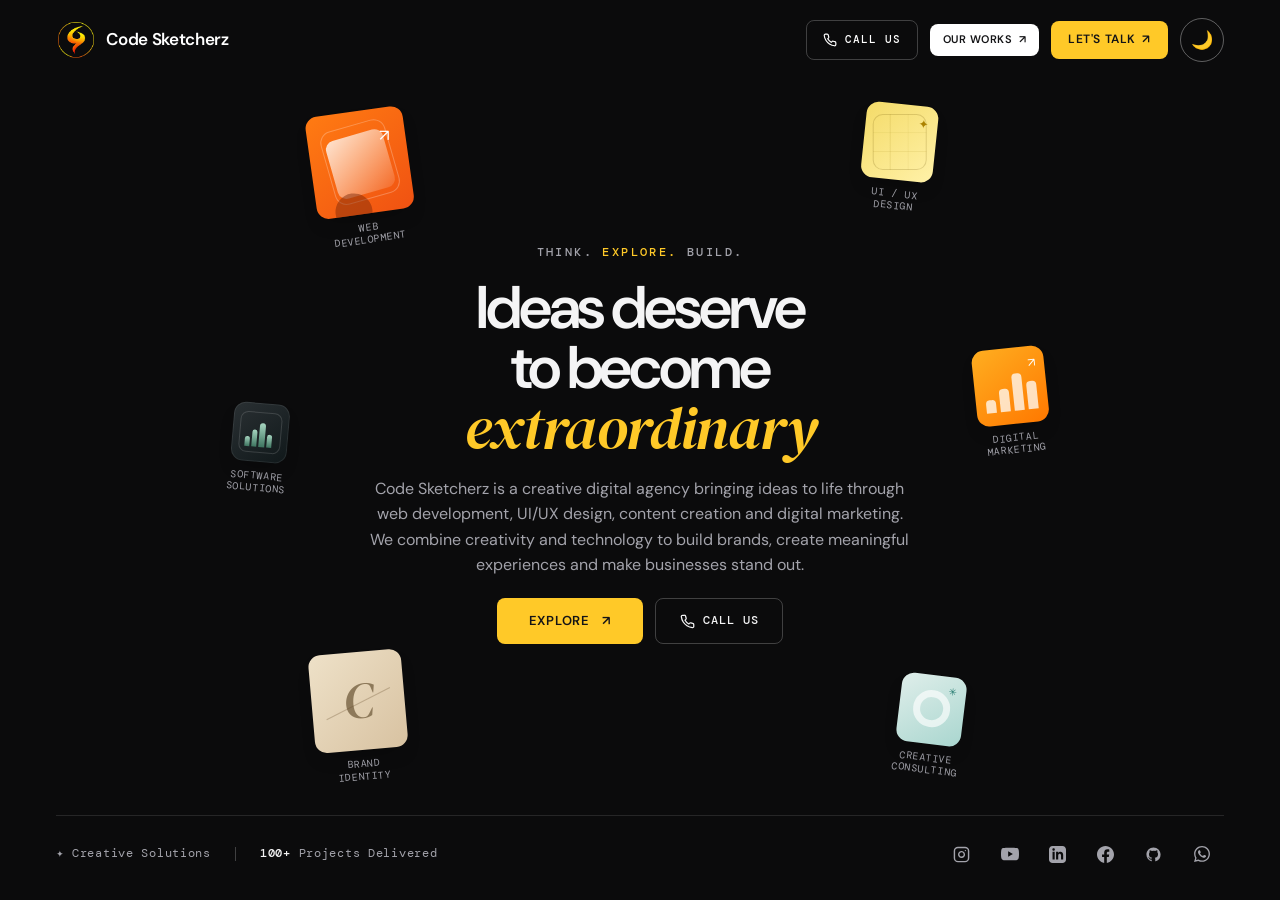
==== commit 1eebe509: "errors almost fixed and call us, terms and privacy policy added.." ====
--- a/index.html
+++ b/index.html
@@ -60,6 +60,14 @@
         </nav>
 
         <div class="header-actions">
+            <!-- TODO: replace +910000000000 with the real Code Sketcherz business phone number -->
+            <a class="cta-call-btn cta-call-btn--header" href="tel:+910000000000" aria-label="Call Code Sketcherz">
+                <svg viewBox="0 0 24 24" width="14" height="14" fill="none" stroke="currentColor" stroke-width="2"
+                    stroke-linecap="round" stroke-linejoin="round" aria-hidden="true">
+                    <path d="M22 16.92v3a2 2 0 0 1-2.18 2 19.79 19.79 0 0 1-8.63-3.07 19.5 19.5 0 0 1-6-6 19.79 19.79 0 0 1-3.07-8.67A2 2 0 0 1 4.11 2h3a2 2 0 0 1 2 1.72c.127.96.361 1.903.7 2.81a2 2 0 0 1-.45 2.11L8.09 9.91a16 16 0 0 0 6 6l1.27-1.27a2 2 0 0 1 2.11-.45c.907.339 1.85.573 2.81.7A2 2 0 0 1 22 16.92z"></path>
+                </svg>
+                <span>CALL US</span>
+            </a>
             <button type="button" class="work-cta work-cta--secondary" data-section="work" aria-label="Our work">OUR WORKS<span aria-hidden="true">↗</span></button>
             <button type="button" class="work-cta work-cta--primary" data-section="contact" aria-label="Let's talk, go to contact">LET'S TALK <span aria-hidden="true">↗</span></button>
             <button id="themeToggle" class="mode-toggle-btn" aria-label="Toggle light and dark mode" title="Toggle theme">
@@ -89,6 +97,14 @@
                     <p class="hero-description">Code Sketcherz is a creative digital agency bringing ideas to life through web development, UI/UX design, content creation and digital marketing. We combine creativity and technology to build brands, create meaningful experiences and make businesses stand out.</p>
                     <div class="hero-actions">
                         <button type="button" class="hero-secondary-btn marketplace-work-btn" aria-label="Explore Code Sketcherz">EXPLORE <span>↗</span></button>
+                        <!-- TODO: replace +910000000000 with the real Code Sketcherz business phone number -->
+                        <a class="cta-call-btn cta-call-btn--hero" href="tel:+910000000000" aria-label="Call Code Sketcherz">
+                            <svg viewBox="0 0 24 24" width="15" height="15" fill="none" stroke="currentColor" stroke-width="2"
+                                stroke-linecap="round" stroke-linejoin="round" aria-hidden="true">
+                                <path d="M22 16.92v3a2 2 0 0 1-2.18 2 19.79 19.79 0 0 1-8.63-3.07 19.5 19.5 0 0 1-6-6 19.79 19.79 0 0 1-3.07-8.67A2 2 0 0 1 4.11 2h3a2 2 0 0 1 2 1.72c.127.96.361 1.903.7 2.81a2 2 0 0 1-.45 2.11L8.09 9.91a16 16 0 0 0 6 6l1.27-1.27a2 2 0 0 1 2.11-.45c.907.339 1.85.573 2.81.7A2 2 0 0 1 22 16.92z"></path>
+                            </svg>
+                            <span>CALL US</span>
+                        </a>
                     </div>
                 </div>
 
@@ -313,8 +329,13 @@
                                 user interfaces that bring your brand to life.
                             </p>
 
-                            <div class="footer-brand-copyright">
-                                <span>© 2026 CODE SKETCHERZ. ALL RIGHTS RESERVED.</span>
+                            <div class="footer-brand-location">
+                                <span class="studio-detail-item">SALEM · EVERYWHERE</span>
+                                <span class="bottom-separator">·</span>
+                                <span class="studio-detail-item">INDEPENDENT DIGITAL PRACTICE</span>
+                                <span class="bottom-separator">·</span>
+                                <span class="studio-detail-item highlight-motto">DESIGN &amp; CODE WITH ARCHITECTURAL
+                                    RESTRAINT</span>
                             </div>
                         </div>
 
@@ -431,13 +452,14 @@
                     </div>
 
                     <div class="footer-bottom-bar">
-                        <div class="bottom-studio-details">
-                            <span class="studio-detail-item">SALEM · EVERYWHERE</span>
-                            <span class="bottom-separator">·</span>
-                            <span class="studio-detail-item">INDEPENDENT DIGITAL PRACTICE</span>
-                            <span class="bottom-separator">·</span>
-                            <span class="studio-detail-item highlight-motto">DESIGN &amp; CODE WITH ARCHITECTURAL
-                                RESTRAINT</span>
+                        <div class="footer-bottom-row">
+                            <div class="footer-legal-links">
+                                <a href="terms.html">Terms &amp; Conditions</a>
+                                <a href="privacy.html">Privacy Policy</a>
+                            </div>
+                            <div class="footer-brand-copyright">
+                                <span>© 2026 CODE SKETCHERZ. ALL RIGHTS RESERVED.</span>
+                            </div>
                         </div>
                     </div>
 
@@ -646,7 +668,7 @@
                                 </div>
 
                                 <button class="services-contact-btn" data-section="contact">
-                                    START A PROJECT ↗
+                                    START A PROJECT <span class="btn-arrow" aria-hidden="true">↗</span>
                                 </button>
 
                             </div>
@@ -696,8 +718,13 @@
                                 user interfaces that bring your brand to life.
                             </p>
 
-                            <div class="footer-brand-copyright">
-                                <span>© 2026 CODE SKETCHERZ. ALL RIGHTS RESERVED.</span>
+                            <div class="footer-brand-location">
+                                <span class="studio-detail-item">SALEM · EVERYWHERE</span>
+                                <span class="bottom-separator">·</span>
+                                <span class="studio-detail-item">INDEPENDENT DIGITAL PRACTICE</span>
+                                <span class="bottom-separator">·</span>
+                                <span class="studio-detail-item highlight-motto">DESIGN &amp; CODE WITH ARCHITECTURAL
+                                    RESTRAINT</span>
                             </div>
                         </div>
 
@@ -814,13 +841,14 @@
                     </div>
 
                     <div class="footer-bottom-bar">
-                        <div class="bottom-studio-details">
-                            <span class="studio-detail-item">SALEM · EVERYWHERE</span>
-                            <span class="bottom-separator">·</span>
-                            <span class="studio-detail-item">INDEPENDENT DIGITAL PRACTICE</span>
-                            <span class="bottom-separator">·</span>
-                            <span class="studio-detail-item highlight-motto">DESIGN &amp; CODE WITH ARCHITECTURAL
-                                RESTRAINT</span>
+                        <div class="footer-bottom-row">
+                            <div class="footer-legal-links">
+                                <a href="terms.html">Terms &amp; Conditions</a>
+                                <a href="privacy.html">Privacy Policy</a>
+                            </div>
+                            <div class="footer-brand-copyright">
+                                <span>© 2026 CODE SKETCHERZ. ALL RIGHTS RESERVED.</span>
+                            </div>
                         </div>
                     </div>
 
@@ -923,8 +951,13 @@
                                 user interfaces that bring your brand to life.
                             </p>
 
-                            <div class="footer-brand-copyright">
-                                <span>© 2026 CODE SKETCHERZ. ALL RIGHTS RESERVED.</span>
+                            <div class="footer-brand-location">
+                                <span class="studio-detail-item">SALEM · EVERYWHERE</span>
+                                <span class="bottom-separator">·</span>
+                                <span class="studio-detail-item">INDEPENDENT DIGITAL PRACTICE</span>
+                                <span class="bottom-separator">·</span>
+                                <span class="studio-detail-item highlight-motto">DESIGN &amp; CODE WITH ARCHITECTURAL
+                                    RESTRAINT</span>
                             </div>
                         </div>
 
@@ -1041,13 +1074,14 @@
                     </div>
 
                     <div class="footer-bottom-bar">
-                        <div class="bottom-studio-details">
-                            <span class="studio-detail-item">SALEM · EVERYWHERE</span>
-                            <span class="bottom-separator">·</span>
-                            <span class="studio-detail-item">INDEPENDENT DIGITAL PRACTICE</span>
-                            <span class="bottom-separator">·</span>
-                            <span class="studio-detail-item highlight-motto">DESIGN &amp; CODE WITH ARCHITECTURAL
-                                RESTRAINT</span>
+                        <div class="footer-bottom-row">
+                            <div class="footer-legal-links">
+                                <a href="terms.html">Terms &amp; Conditions</a>
+                                <a href="privacy.html">Privacy Policy</a>
+                            </div>
+                            <div class="footer-brand-copyright">
+                                <span>© 2026 CODE SKETCHERZ. ALL RIGHTS RESERVED.</span>
+                            </div>
                         </div>
                     </div>
 
@@ -1265,8 +1299,13 @@
                                 user interfaces that bring your brand to life.
                             </p>
 
-                            <div class="footer-brand-copyright">
-                                <span>© 2026 CODE SKETCHERZ. ALL RIGHTS RESERVED.</span>
+                            <div class="footer-brand-location">
+                                <span class="studio-detail-item">SALEM · EVERYWHERE</span>
+                                <span class="bottom-separator">·</span>
+                                <span class="studio-detail-item">INDEPENDENT DIGITAL PRACTICE</span>
+                                <span class="bottom-separator">·</span>
+                                <span class="studio-detail-item highlight-motto">DESIGN &amp; CODE WITH ARCHITECTURAL
+                                    RESTRAINT</span>
                             </div>
                         </div>
 
@@ -1383,13 +1422,14 @@
                     </div>
 
                     <div class="footer-bottom-bar">
-                        <div class="bottom-studio-details">
-                            <span class="studio-detail-item">SALEM · EVERYWHERE</span>
-                            <span class="bottom-separator">·</span>
-                            <span class="studio-detail-item">INDEPENDENT DIGITAL PRACTICE</span>
-                            <span class="bottom-separator">·</span>
-                            <span class="studio-detail-item highlight-motto">DESIGN &amp; CODE WITH ARCHITECTURAL
-                                RESTRAINT</span>
+                        <div class="footer-bottom-row">
+                            <div class="footer-legal-links">
+                                <a href="terms.html">Terms &amp; Conditions</a>
+                                <a href="privacy.html">Privacy Policy</a>
+                            </div>
+                            <div class="footer-brand-copyright">
+                                <span>© 2026 CODE SKETCHERZ. ALL RIGHTS RESERVED.</span>
+                            </div>
                         </div>
                     </div>
 
@@ -1484,8 +1524,13 @@
                                 user interfaces that bring your brand to life.
                             </p>
 
-                            <div class="footer-brand-copyright">
-                                <span>© 2026 CODE SKETCHERZ. ALL RIGHTS RESERVED.</span>
+                            <div class="footer-brand-location">
+                                <span class="studio-detail-item">SALEM · EVERYWHERE</span>
+                                <span class="bottom-separator">·</span>
+                                <span class="studio-detail-item">INDEPENDENT DIGITAL PRACTICE</span>
+                                <span class="bottom-separator">·</span>
+                                <span class="studio-detail-item highlight-motto">DESIGN &amp; CODE WITH ARCHITECTURAL
+                                    RESTRAINT</span>
                             </div>
                         </div>
 
@@ -1602,13 +1647,14 @@
                     </div>
 
                     <div class="footer-bottom-bar">
-                        <div class="bottom-studio-details">
-                            <span class="studio-detail-item">SALEM · EVERYWHERE</span>
-                            <span class="bottom-separator">·</span>
-                            <span class="studio-detail-item">INDEPENDENT DIGITAL PRACTICE</span>
-                            <span class="bottom-separator">·</span>
-                            <span class="studio-detail-item highlight-motto">DESIGN &amp; CODE WITH ARCHITECTURAL
-                                RESTRAINT</span>
+                        <div class="footer-bottom-row">
+                            <div class="footer-legal-links">
+                                <a href="terms.html">Terms &amp; Conditions</a>
+                                <a href="privacy.html">Privacy Policy</a>
+                            </div>
+                            <div class="footer-brand-copyright">
+                                <span>© 2026 CODE SKETCHERZ. ALL RIGHTS RESERVED.</span>
+                            </div>
                         </div>
                     </div>
 
@@ -1704,6 +1750,28 @@
                                 </div>
                             </div>
 
+                            <div class="contact-channel-actions">
+                                <a id="contactEmailBtn" class="channel-btn channel-btn--email"
+                                    href="mailto:codesketcherz26@gmail.com" aria-label="Email us">
+                                    <svg viewBox="0 0 24 24" width="16" height="16" fill="none" stroke="currentColor"
+                                        stroke-width="2" stroke-linecap="round" stroke-linejoin="round" aria-hidden="true">
+                                        <path d="M4 4h16v16H4z"></path>
+                                        <path d="m22 6-10 7L2 6"></path>
+                                    </svg>
+                                    <span>EMAIL US</span>
+                                    <span class="btn-arrow" aria-hidden="true">↗</span>
+                                </a>
+                                <a id="contactWhatsappBtn" class="channel-btn channel-btn--whatsapp"
+                                    href="https://wa.me/919999999999" target="_blank" rel="noopener noreferrer"
+                                    aria-label="Message us on WhatsApp">
+                                    <svg viewBox="0 0 24 24" width="16" height="16" fill="currentColor" aria-hidden="true">
+                                        <path
+                                            d="M.057 24l1.687-6.163c-1.041-1.804-1.588-3.849-1.587-5.946.003-6.556 5.338-11.891 11.893-11.891 3.181.001 6.167 1.24 8.413 3.488 2.245 2.248 3.481 5.236 3.48 8.414-.003 6.557-5.338 11.892-11.893 11.892-1.99-.001-3.951-.5-5.688-1.448l-6.305 1.654zm6.597-3.807c1.676.995 3.276 1.591 5.392 1.592 5.448 0 9.886-4.434 9.889-9.885.002-5.462-4.415-9.89-9.881-9.892-5.452 0-9.887 4.434-9.889 9.884-.001 2.225.651 3.891 1.746 5.634l-.999 3.648 3.742-.981zm11.387-5.464c-.074-.124-.272-.198-.57-.347-.297-.149-1.758-.868-2.031-.967-.272-.099-.47-.149-.669.149-.198.297-.768.967-.941 1.165-.173.198-.347.223-.644.074-.297-.149-1.255-.462-2.39-1.475-.883-.788-1.48-1.761-1.653-2.059-.173-.297-.018-.458.13-.606.134-.133.297-.347.446-.521.151-.172.2-.296.3-.495.099-.198.05-.372-.025-.521-.075-.148-.669-1.611-.916-2.206-.242-.579-.487-.501-.669-.51l-.57-.01c-.198 0-.52.074-.792.372s-1.04 1.016-1.04 2.479 1.065 2.876 1.213 3.074c.149.198 2.095 3.2 5.076 4.487.709.306 1.263.489 1.694.626.712.226 1.36.194 1.872.118.571-.085 1.758-.719 2.006-1.413.248-.695.248-1.29.173-1.414z" />
+                                    </svg>
+                                    <span>WHATSAPP US</span>
+                                    <span class="btn-arrow" aria-hidden="true">↗</span>
+                                </a>
+                            </div>
 
                         </div>
 
@@ -1740,8 +1808,8 @@
                                 <label>
                                     PROJECT TYPE
 
-                                    <select name="project">
-                                        <option value="">Select a service</option>
+                                    <select name="project" required>
+                                        <option value="" disabled selected hidden>Select a type</option>
                                         <option>Web Development</option>
                                         <option>UI / UX Design</option>
                                         <option>Software Solutions</option>
@@ -1755,9 +1823,17 @@
                                 <label>
                                     TELL US ABOUT YOUR IDEA
 
-                                    <textarea required name="message" rows="4"
+                                    <textarea required name="message" rows="4" id="contactMessage"
                                         placeholder="Describe your project and what you have in mind..."></textarea>
                                 </label>
+
+                                <div class="contact-preset-list" role="group" aria-label="Suggested sentences — optional, click to add to your message">
+                                    <span class="contact-preset-hint">NEED A STARTING POINT? TAP TO ADD:</span>
+                                    <button type="button" class="contact-preset-chip" data-preset="I'm looking to build a new website from scratch and would like your help shaping the scope.">New website from scratch</button>
+                                    <button type="button" class="contact-preset-chip" data-preset="I already have a website, but it needs a redesign to feel more modern and work better on mobile.">Redesign an existing site</button>
+                                    <button type="button" class="contact-preset-chip" data-preset="I need an online store where customers can browse products and check out securely.">Online store / e-commerce</button>
+                                    <button type="button" class="contact-preset-chip" data-preset="I have a rough idea but I'm not sure yet what I need — I'd love a quick call to talk it through.">Not sure yet — let's talk</button>
+                                </div>
 
                                 <button type="submit" class="contact-submit-btn">
                                     SEND YOUR MESSAGE <span>↗</span>
@@ -1814,8 +1890,13 @@
                                 user interfaces that bring your brand to life.
                             </p>
 
-                            <div class="footer-brand-copyright">
-                                <span>© 2026 CODE SKETCHERZ. ALL RIGHTS RESERVED.</span>
+                            <div class="footer-brand-location">
+                                <span class="studio-detail-item">SALEM · EVERYWHERE</span>
+                                <span class="bottom-separator">·</span>
+                                <span class="studio-detail-item">INDEPENDENT DIGITAL PRACTICE</span>
+                                <span class="bottom-separator">·</span>
+                                <span class="studio-detail-item highlight-motto">DESIGN &amp; CODE WITH ARCHITECTURAL
+                                    RESTRAINT</span>
                             </div>
                         </div>
 
@@ -1932,13 +2013,14 @@
                     </div>
 
                     <div class="footer-bottom-bar">
-                        <div class="bottom-studio-details">
-                            <span class="studio-detail-item">SALEM · EVERYWHERE</span>
-                            <span class="bottom-separator">·</span>
-                            <span class="studio-detail-item">INDEPENDENT DIGITAL PRACTICE</span>
-                            <span class="bottom-separator">·</span>
-                            <span class="studio-detail-item highlight-motto">DESIGN &amp; CODE WITH ARCHITECTURAL
-                                RESTRAINT</span>
+                        <div class="footer-bottom-row">
+                            <div class="footer-legal-links">
+                                <a href="terms.html">Terms &amp; Conditions</a>
+                                <a href="privacy.html">Privacy Policy</a>
+                            </div>
+                            <div class="footer-brand-copyright">
+                                <span>© 2026 CODE SKETCHERZ. ALL RIGHTS RESERVED.</span>
+                            </div>
                         </div>
                     </div>
 
--- a/css/style.css
+++ b/css/style.css
@@ -117,6 +117,7 @@
   --bg-raised: #ffffff;
   --block-yellow: var(--yellow);
   --block-grey: #ece6d8;
+  --block-grey-desktop: #e3d9bd; /* only used above 960px, see media query below */
   --text: #141416;
   --text-muted: #55555d;
   --line: rgba(20, 20, 22, 0.12);
@@ -153,6 +154,13 @@
   --btn-hover-bg: #2a2a2e;
 
   color-scheme: light;
+}
+
+/* Services/Testimonials beige block was nearly indistinguishable from the
+   page background on laptop and wider screens. Swap in a slightly deeper
+   beige there only — mobile/tablet (≤960px) keep the original colour. */
+@media (min-width: 961px) {
+  :root[data-theme="light"] { --block-grey: var(--block-grey-desktop); }
 }
 
 /* ==========================================================================
@@ -181,10 +189,30 @@
 a { color: inherit; }
 img { max-width: 100%; display: block; }
 
+/* Kill the default mobile blue flash/selection highlight on every interactive
+   control (buttons, links, nav items, filter pills, cards). Keyboard focus is
+   NOT affected: :focus-visible below still draws a clear, intentional ring. */
+html { -webkit-tap-highlight-color: transparent; }
+a, button, [role="button"], [role="tab"], .nav-item, .footer-nav-link,
+.work-filter-pill, .market-card, .service-card, select, input, textarea {
+  -webkit-tap-highlight-color: transparent;
+}
+a, button, [role="button"] {
+  -webkit-user-select: none;
+  user-select: none;
+}
+
 :focus-visible {
   outline: 2px solid var(--yellow);
   outline-offset: 3px;
   border-radius: 4px;
+}
+/* Mouse/touch clicks shouldn't show the browser's default blue focus ring;
+   keyboard users still get the amber :focus-visible ring above. */
+a:focus:not(:focus-visible),
+button:focus:not(:focus-visible),
+select:focus:not(:focus-visible) {
+  outline: none;
 }
 
 /* Deck fills the viewport; the (transparent) header floats above it. */
@@ -463,19 +491,29 @@
   line-height: 1.55;
 }
 
-/* ---- Wave divider (canvas → block) ---- */
+/* ---- Wave divider (canvas → block) ----
+   The svg is deliberately rendered 2px taller than its wrapper and nudged up
+   by 1px, then clipped by overflow:hidden. That overscan hides the hairline
+   of mismatched background color that sub-pixel rounding/antialiasing would
+   otherwise leave along the crest on some mobile screens. */
 .wave-divider-wrap,
 .wave-divider {
   display: block;
   position: relative;
   line-height: 0;
+  overflow: hidden;
   background: var(--block-yellow);
-  margin-top: -1px;
 }
 .panel.services .wave-divider-wrap,
 .panel.testimonial .wave-divider-wrap { background: var(--block-grey); }
-.wave-divider-wrap svg { display: block; width: 100%; height: clamp(28px, 4vw, 56px); }
-.wave-divider-wrap path { fill: var(--bg); }
+.wave-divider-wrap svg {
+  display: block;
+  width: 100%;
+  height: calc(clamp(28px, 4vw, 56px) + 2px);
+  margin: -1px 0;
+  shape-rendering: geometricPrecision;
+}
+.wave-divider-wrap path { fill: var(--bg); stroke: none; }
 
 /* ---- Content block ---- */
 .panel-bottom-block {
@@ -546,9 +584,32 @@
   box-shadow: 0 12px 28px -12px rgba(0, 0, 0, 0.4);
 }
 .hero-secondary-btn span,
-.contact-submit-btn span { transition: transform var(--t-med) var(--ease); }
+.contact-submit-btn span,
+.services-contact-btn .btn-arrow,
+.footer-email-cta span,
+.work-card-link .btn-arrow,
+.cta-call-btn .btn-arrow,
+.channel-btn .btn-arrow { transition: transform var(--t-med) var(--ease); display: inline-block; }
 .hero-secondary-btn:hover span,
-.contact-submit-btn:hover span { transform: translate(3px, -3px); }
+.contact-submit-btn:hover span,
+.services-contact-btn:hover .btn-arrow,
+.footer-email-cta:hover span,
+.work-card-link:hover .btn-arrow,
+.cta-call-btn:hover .btn-arrow,
+.channel-btn:hover .btn-arrow { transform: translate(3px, -3px); }
+
+/* Touch devices have no hover: nudge the arrow on press instead so the
+   feedback is still there without requiring a pointer. */
+@media (hover: none) {
+  .hero-secondary-btn:active span,
+  .contact-submit-btn:active span,
+  .services-contact-btn:active .btn-arrow,
+  .footer-email-cta:active span,
+  .work-card-link:active .btn-arrow,
+  .cta-call-btn:active .btn-arrow,
+  .channel-btn:active .btn-arrow,
+  .work-cta:active span[aria-hidden="true"] { transform: translate(3px, -3px); }
+}
 
 /* ==========================================================================
    05  HERO
@@ -620,11 +681,49 @@
   color: var(--text-muted);
 }
 
+.cta-call-btn {
+  display: inline-flex;
+  align-items: center;
+  gap: var(--s-2);
+  text-decoration: none;
+  font-family: var(--font-mono);
+  font-weight: 500;
+  letter-spacing: 0.08em;
+  text-transform: uppercase;
+  white-space: nowrap;
+  transition: transform var(--t-fast) ease, background-color var(--t-fast) ease, border-color var(--t-fast) ease;
+}
+.cta-call-btn--header {
+  min-height: 40px;
+  padding: 0 var(--s-4);
+  border-radius: var(--radius-s);
+  border: 1px solid var(--line-strong);
+  color: var(--header-ink);
+  font-size: 0.6875rem;
+}
+.cta-call-btn--header:hover { border-color: var(--yellow); color: var(--yellow); transform: translateY(-1px); }
+.cta-call-btn--hero {
+  min-height: 46px;
+  padding: 0 var(--s-5);
+  border-radius: var(--radius-s);
+  border: 1px solid var(--line-strong);
+  color: var(--text);
+  font-size: 0.75rem;
+}
+.cta-call-btn--hero:hover { border-color: var(--accent); color: var(--accent); transform: translateY(-2px); }
+
+@media (max-width: 640px) {
+  .cta-call-btn--header span { display: none; } /* icon-only on small phones to save header space */
+  .cta-call-btn--header { min-height: 34px; padding: 0 9px; }
+  .cta-call-btn--hero { min-height: 42px; padding: 0 var(--s-5); font-size: 0.6875rem; }
+}
+
 .hero-actions {
   display: flex;
   flex-wrap: wrap;
   align-items: center;
   justify-content: center;
+  gap: var(--s-3);
   margin-top: var(--s-1);
 }
 .hero-secondary-btn { min-height: 46px; padding: 0 var(--s-6); font-size: 0.8125rem; }
@@ -1184,6 +1283,48 @@
 .contact-detail a { text-decoration: none; font-weight: 500; overflow-wrap: anywhere; }
 .contact-detail a:hover { color: var(--accent-on-card); text-decoration: underline; text-underline-offset: 4px; }
 
+/* Email Us / WhatsApp Us quick-action buttons */
+.contact-channel-actions { display: flex; flex-wrap: wrap; gap: var(--s-3); margin-top: var(--s-6); }
+.channel-btn {
+  display: inline-flex;
+  align-items: center;
+  gap: var(--s-2);
+  min-height: 48px;
+  padding: 0 var(--s-5);
+  border-radius: var(--radius-s);
+  border: 1px solid var(--card-line);
+  background: var(--card-bg);
+  color: var(--card-text);
+  font-family: var(--font-mono);
+  font-size: var(--fs-label);
+  font-weight: 500;
+  letter-spacing: 0.08em;
+  text-transform: uppercase;
+  text-decoration: none;
+  transition: transform var(--t-fast) ease, background-color var(--t-fast) ease, border-color var(--t-fast) ease;
+}
+.channel-btn:hover { transform: translateY(-2px); border-color: var(--accent-on-card); }
+.channel-btn--email:hover { color: var(--accent-on-card); }
+.channel-btn--whatsapp:hover { color: #25D366; border-color: #25D366; }
+@media (max-width: 640px) { .contact-channel-actions { flex-direction: column; } .channel-btn { width: 100%; justify-content: center; } }
+
+/* Preset sentence chips: optional starting points for the one shared textarea */
+.contact-preset-list { display: flex; flex-wrap: wrap; align-items: center; gap: var(--s-2); margin-top: calc(-1 * var(--s-3)); }
+.contact-preset-hint { flex-basis: 100%; font-family: var(--font-mono); font-size: 0.625rem; letter-spacing: 0.1em; color: var(--card-muted); text-transform: uppercase; }
+.contact-preset-chip {
+  min-height: 36px;
+  padding: 0 var(--s-4);
+  border-radius: 999px;
+  border: 1px solid var(--card-line);
+  background: transparent;
+  color: var(--card-muted);
+  font-family: var(--font-sans);
+  font-size: 0.75rem;
+  line-height: 1.3;
+  transition: background-color var(--t-fast) ease, color var(--t-fast) ease, border-color var(--t-fast) ease;
+}
+.contact-preset-chip:hover { border-color: var(--accent-on-card); color: var(--card-text); }
+
 .contact-form-heading { margin-bottom: var(--s-6); }
 .contact-form-heading > span { color: var(--accent-on-card); }
 .contact-form-heading h3 { margin-top: var(--s-2); font-size: var(--fs-h3); font-weight: 600; line-height: 1.05; letter-spacing: -0.04em; }
@@ -1281,12 +1422,36 @@
 .footer-social-grid { display: flex; flex-wrap: wrap; gap: var(--s-1); }
 .footer-social-icon { display: inline-grid; place-items: center; width: 44px; height: 44px; border: 1px solid var(--footer-line-strong); border-radius: 50%; color: var(--footer-text); transition: color var(--t-fast) ease, border-color var(--t-fast) ease, background-color var(--t-fast) ease; }
 .footer-social-icon:hover { color: #141416; background: var(--yellow); border-color: var(--yellow); }
-.footer-back-to-top { align-self: flex-start; display: inline-flex; align-items: center; gap: var(--s-2); min-height: 44px; padding: 0; border: 0; background: transparent; color: var(--footer-text); font-family: var(--font-mono); font-size: 0.6875rem; letter-spacing: 0.12em; }
-.footer-back-to-top:hover { color: var(--footer-accent); }
+.footer-back-to-top {
+  align-self: flex-start;
+  display: inline-flex;
+  align-items: center;
+  gap: var(--s-2);
+  min-height: 44px;
+  padding: 0 var(--s-4) 0 var(--s-3);
+  border: 1px solid var(--footer-line-strong);
+  border-radius: 999px;
+  background: transparent;
+  color: var(--footer-text);
+  font-family: var(--font-mono);
+  font-size: 0.6875rem;
+  letter-spacing: 0.12em;
+  transition: color var(--t-fast) ease, border-color var(--t-fast) ease, background-color var(--t-fast) ease, transform var(--t-fast) ease;
+}
+.footer-back-to-top:hover { color: #141416; background: var(--yellow); border-color: var(--yellow); transform: translateY(-2px); }
+.footer-back-to-top .btt-arrow { display: inline-grid; place-items: center; width: 20px; height: 20px; transition: transform var(--t-med) var(--ease); }
+.footer-back-to-top:hover .btt-arrow { transform: translateY(-2px); }
+
+/* Salem/location line now sits higher, inside the brand column */
+.footer-brand-location { display: flex; flex-wrap: wrap; gap: var(--s-1) var(--s-3); text-transform: uppercase; font-family: var(--font-mono); font-size: 0.6875rem; letter-spacing: 0.12em; color: var(--footer-muted); }
+.highlight-motto { color: var(--footer-accent); }
 
 .footer-bottom-bar { margin-top: var(--s-7); padding-top: var(--s-4); border-top: 1px solid var(--footer-line); }
-.bottom-studio-details { display: flex; flex-wrap: wrap; gap: var(--s-1) var(--s-3); text-transform: uppercase; }
-.highlight-motto { color: var(--footer-accent); }
+.footer-bottom-row { display: flex; flex-wrap: wrap; align-items: center; justify-content: space-between; gap: var(--s-3); }
+.footer-legal-links { display: flex; flex-wrap: wrap; gap: var(--s-1) var(--s-4); }
+.footer-legal-links a { color: var(--footer-muted); text-decoration: none; transition: color var(--t-fast) ease; }
+.footer-legal-links a:hover { color: var(--footer-accent); text-decoration: underline; text-underline-offset: 3px; }
+@media (max-width: 640px) { .footer-bottom-row { justify-content: flex-start; } }
 
 /* ==========================================================================
    13  NEXT-SECTION TRIGGER  (scramble + brush behaviour driven by main.js)
@@ -1454,6 +1619,24 @@
   .comparison-row { grid-template-columns: 1fr; }
   .services-grid,
   .work-grid { grid-template-columns: 1fr; }
+
+  /* Featured Works category filters: two even columns, text wraps instead
+     of clipping/overlapping, tap targets stay comfortable. */
+  .work-filter-bar { display: grid; grid-template-columns: repeat(2, minmax(0, 1fr)); gap: var(--s-2); }
+  .work-filter-pill {
+    height: auto;
+    min-height: 44px;
+    padding: 10px var(--s-3);
+    border-radius: var(--radius-l);
+    white-space: normal;
+    word-break: break-word;
+    overflow-wrap: anywhere;
+    line-height: 1.25;
+    text-align: center;
+    display: flex;
+    align-items: center;
+    justify-content: center;
+  }
   .service-card { min-height: 0; gap: var(--s-4); }
   .service-card h3 { margin-top: var(--s-5); }
   .service-arrow { opacity: 1; transform: none; }
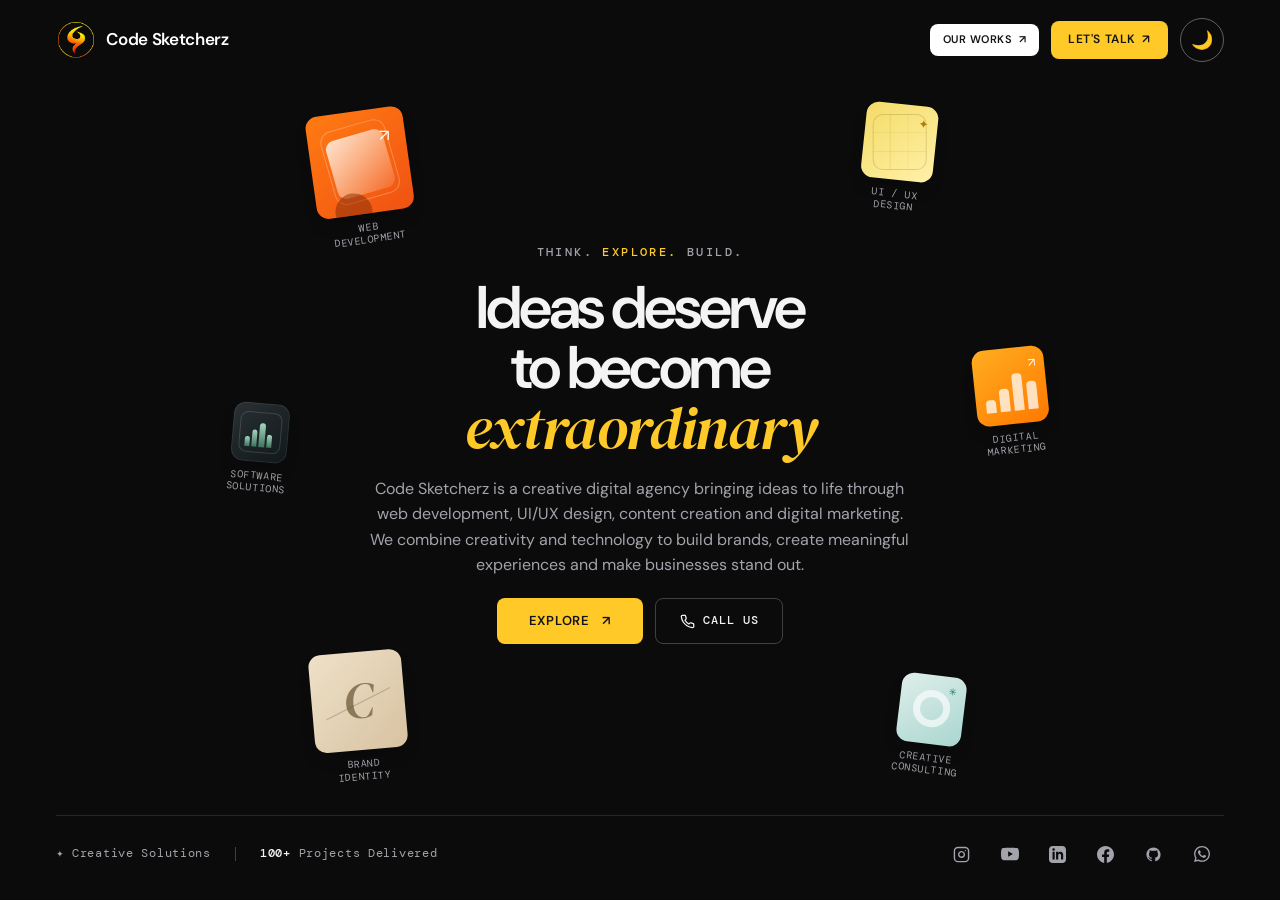
==== commit 75d2abc7: "whatsapp linked" ====
--- a/index.html
+++ b/index.html
@@ -50,7 +50,6 @@
         </a>
 
         <nav class="header-nav" id="primaryNav" aria-label="Primary sections">
-            <button class="nav-item" data-section="hero">HOME</button>
             <button class="nav-item" data-section="about">STUDIO</button>
             <button class="nav-item" data-section="services">SERVICES</button>
             <button class="nav-item" data-section="work">OUR WORK</button>
@@ -60,16 +59,14 @@
         </nav>
 
         <div class="header-actions">
-            <!-- TODO: replace +910000000000 with the real Code Sketcherz business phone number -->
-            <a class="cta-call-btn cta-call-btn--header" href="tel:+910000000000" aria-label="Call Code Sketcherz">
-                <svg viewBox="0 0 24 24" width="14" height="14" fill="none" stroke="currentColor" stroke-width="2"
-                    stroke-linecap="round" stroke-linejoin="round" aria-hidden="true">
-                    <path d="M22 16.92v3a2 2 0 0 1-2.18 2 19.79 19.79 0 0 1-8.63-3.07 19.5 19.5 0 0 1-6-6 19.79 19.79 0 0 1-3.07-8.67A2 2 0 0 1 4.11 2h3a2 2 0 0 1 2 1.72c.127.96.361 1.903.7 2.81a2 2 0 0 1-.45 2.11L8.09 9.91a16 16 0 0 0 6 6l1.27-1.27a2 2 0 0 1 2.11-.45c.907.339 1.85.573 2.81.7A2 2 0 0 1 22 16.92z"></path>
-                </svg>
-                <span>CALL US</span>
-            </a>
-            <button type="button" class="work-cta work-cta--secondary" data-section="work" aria-label="Our work">OUR WORKS<span aria-hidden="true">↗</span></button>
-            <button type="button" class="work-cta work-cta--primary" data-section="contact" aria-label="Let's talk, go to contact">LET'S TALK <span aria-hidden="true">↗</span></button>
+            <button type="button" class="work-cta work-cta--secondary" data-section="work" aria-label="Our works" title="Our works">
+                <svg class="work-cta-icon" viewBox="0 0 24 24" width="16" height="16" fill="none" stroke="currentColor" stroke-width="2" stroke-linecap="round" stroke-linejoin="round" aria-hidden="true"><rect x="2" y="7" width="20" height="14" rx="2" ry="2"></rect><path d="M16 21V5a2 2 0 0 0-2-2h-4a2 2 0 0 0-2 2v16"></path></svg>
+                <span class="work-cta-label">OUR WORKS</span><span class="work-cta-arrow" aria-hidden="true">↗</span>
+            </button>
+            <button type="button" class="work-cta work-cta--primary" data-section="contact" aria-label="Let's talk, go to contact" title="Let's talk">
+                <svg class="work-cta-icon" viewBox="0 0 24 24" width="16" height="16" fill="none" stroke="currentColor" stroke-width="2" stroke-linecap="round" stroke-linejoin="round" aria-hidden="true"><path d="M21 11.5a8.38 8.38 0 0 1-.9 3.8 8.5 8.5 0 0 1-7.6 4.7 8.38 8.38 0 0 1-3.8-.9L3 21l1.9-5.7a8.38 8.38 0 0 1-.9-3.8 8.5 8.5 0 0 1 4.7-7.6 8.38 8.38 0 0 1 3.8-.9h.5a8.48 8.48 0 0 1 8 8v.5z"></path></svg>
+                <span class="work-cta-label">LET'S TALK</span><span class="work-cta-arrow" aria-hidden="true">↗</span>
+            </button>
             <button id="themeToggle" class="mode-toggle-btn" aria-label="Toggle light and dark mode" title="Toggle theme">
                 <span class="mode-icon" aria-hidden="true">☼</span>
                 <span class="mode-text" aria-hidden="true">☾</span>
@@ -97,8 +94,8 @@
                     <p class="hero-description">Code Sketcherz is a creative digital agency bringing ideas to life through web development, UI/UX design, content creation and digital marketing. We combine creativity and technology to build brands, create meaningful experiences and make businesses stand out.</p>
                     <div class="hero-actions">
                         <button type="button" class="hero-secondary-btn marketplace-work-btn" aria-label="Explore Code Sketcherz">EXPLORE <span>↗</span></button>
-                        <!-- TODO: replace +910000000000 with the real Code Sketcherz business phone number -->
-                        <a class="cta-call-btn cta-call-btn--hero" href="tel:+910000000000" aria-label="Call Code Sketcherz">
+                        <!-- Business phone number used by the Call Us button (placeholder number) -->
+                        <a class="cta-call-btn cta-call-btn--hero" href="tel:+919789672327" aria-label="Call Code Sketcherz">
                             <svg viewBox="0 0 24 24" width="15" height="15" fill="none" stroke="currentColor" stroke-width="2"
                                 stroke-linecap="round" stroke-linejoin="round" aria-hidden="true">
                                 <path d="M22 16.92v3a2 2 0 0 1-2.18 2 19.79 19.79 0 0 1-8.63-3.07 19.5 19.5 0 0 1-6-6 19.79 19.79 0 0 1-3.07-8.67A2 2 0 0 1 4.11 2h3a2 2 0 0 1 2 1.72c.127.96.361 1.903.7 2.81a2 2 0 0 1-.45 2.11L8.09 9.91a16 16 0 0 0 6 6l1.27-1.27a2 2 0 0 1 2.11-.45c.907.339 1.85.573 2.81.7A2 2 0 0 1 22 16.92z"></path>
@@ -191,7 +188,7 @@
                         </a>
 
                         <!-- WhatsApp -->
-                        <a href="https://wa.me/919999999999" target="_blank" rel="noopener noreferrer"
+                        <a href="https://wa.me/919789672327" target="_blank" rel="noopener noreferrer"
                             class="hero-social-icon" aria-label="WhatsApp">
                             <svg viewBox="0 0 24 24" width="16" height="16" fill="currentColor">
                                 <path
@@ -217,7 +214,7 @@
                     <div class="section-main">
                         <p class="eyebrow">INDEPENDENT CREATIVE TECHNOLOGY</p>
 
-                        <h2>Small studio.<br><span class="highlight">Big picture.</span></h2>
+                        <h2>Small studio<br><span class="highlight">Big picture</span></h2>
 
                         <p class="section-desc">We combine strategy, interface design, and custom engineering to build
                             fast, scalable digital products with lasting momentum.</p>
@@ -433,7 +430,7 @@
                                                 d="M12 2C6.477 2 2 6.484 2 12.017c0 4.425 2.865 8.18 6.839 9.504.5.092.682-.217.682-.483 0-.237-.008-.868-.013-1.703-2.782.605-3.369-1.343-3.369-1.343-.454-1.158-1.11-1.466-1.11-1.466-.908-.62.069-.608.069-.608 1.003.07 1.53 1.032 1.53 1.032.892 1.53 2.341 1.088 2.91.832.092-.647.35-1.088.636-1.338-2.22-.253-4.555-1.113-4.555-4.951 0-1.093.39-1.988 1.029-2.688-.103-.253-.446-1.272.098-2.65 0 0 .84-.27 2.75 1.026A9.564 9.564 0 0112 6.844c.85.004 1.705.115 2.504.337 1.909-1.296 2.747-1.027 2.747-1.027.546 1.379.202 2.398.1 2.651.64.7 1.028 1.595 1.028 2.688 0 3.848-2.339 4.695-4.566 4.943.359.309.678.92.678 1.855 0 1.338-.012 2.419-.012 2.747 0 .268.18.58.688.482A10.019 10.019 0 0022 12.017C22 6.484 17.522 2 12 2z" />
                                         </svg>
                                     </a>
-                                    <a href="https://wa.me/919999999999" target="_blank" rel="noopener noreferrer"
+                                    <a href="https://wa.me/919789672327" target="_blank" rel="noopener noreferrer"
                                         class="footer-social-icon" aria-label="WhatsApp">
                                         <svg viewBox="0 0 24 24" width="16" height="16" fill="currentColor">
                                             <path
@@ -482,7 +479,7 @@
 
                         <h2>
                             Ideas into<br>
-                            <span class="highlight">impact.</span>
+                            <span class="highlight">impact</span>
                         </h2>
 
                         <p class="section-desc">
@@ -509,7 +506,7 @@
                             <div class="services-intro">
                                 <div>
                                     <span class="services-label">OUR EXPERTISE</span>
-                                    <h3>What we bring<br>to the <span>table.</span></h3>
+                                    <h3>What we bring<br>to the <span>table</span></h3>
                                 </div>
 
                                 <p>
@@ -664,7 +661,7 @@
 
                                 <div>
                                     <span class="services-label">HAVE A PROJECT IN MIND?</span>
-                                    <h3>Let's make something <span>meaningful.</span></h3>
+                                    <h3>Let's make something <span>meaningful</span></h3>
                                 </div>
 
                                 <button class="services-contact-btn" data-section="contact">
@@ -822,7 +819,7 @@
                                                 d="M12 2C6.477 2 2 6.484 2 12.017c0 4.425 2.865 8.18 6.839 9.504.5.092.682-.217.682-.483 0-.237-.008-.868-.013-1.703-2.782.605-3.369-1.343-3.369-1.343-.454-1.158-1.11-1.466-1.11-1.466-.908-.62.069-.608.069-.608 1.003.07 1.53 1.032 1.53 1.032.892 1.53 2.341 1.088 2.91.832.092-.647.35-1.088.636-1.338-2.22-.253-4.555-1.113-4.555-4.951 0-1.093.39-1.988 1.029-2.688-.103-.253-.446-1.272.098-2.65 0 0 .84-.27 2.75 1.026A9.564 9.564 0 0112 6.844c.85.004 1.705.115 2.504.337 1.909-1.296 2.747-1.027 2.747-1.027.546 1.379.202 2.398.1 2.651.64.7 1.028 1.595 1.028 2.688 0 3.848-2.339 4.695-4.566 4.943.359.309.678.92.678 1.855 0 1.338-.012 2.419-.012 2.747 0 .268.18.58.688.482A10.019 10.019 0 0022 12.017C22 6.484 17.522 2 12 2z" />
                                         </svg>
                                     </a>
-                                    <a href="https://wa.me/919999999999" target="_blank" rel="noopener noreferrer"
+                                    <a href="https://wa.me/919789672327" target="_blank" rel="noopener noreferrer"
                                         class="footer-social-icon" aria-label="WhatsApp">
                                         <svg viewBox="0 0 24 24" width="16" height="16" fill="currentColor">
                                             <path
@@ -871,8 +868,8 @@
                         <p class="eyebrow">OUR WORK</p>
 
                         <h2>
-                            Made with curiosity.<br>
-                            <span class="highlight">Portfolio showcases.</span>
+                            Made with curiosity<br>
+                            <span class="highlight">Portfolio showcases</span>
                         </h2>
 
                         <p class="section-desc">
@@ -1055,7 +1052,7 @@
                                                 d="M12 2C6.477 2 2 6.484 2 12.017c0 4.425 2.865 8.18 6.839 9.504.5.092.682-.217.682-.483 0-.237-.008-.868-.013-1.703-2.782.605-3.369-1.343-3.369-1.343-.454-1.158-1.11-1.466-1.11-1.466-.908-.62.069-.608.069-.608 1.003.07 1.53 1.032 1.53 1.032.892 1.53 2.341 1.088 2.91.832.092-.647.35-1.088.636-1.338-2.22-.253-4.555-1.113-4.555-4.951 0-1.093.39-1.988 1.029-2.688-.103-.253-.446-1.272.098-2.65 0 0 .84-.27 2.75 1.026A9.564 9.564 0 0112 6.844c.85.004 1.705.115 2.504.337 1.909-1.296 2.747-1.027 2.747-1.027.546 1.379.202 2.398.1 2.651.64.7 1.028 1.595 1.028 2.688 0 3.848-2.339 4.695-4.566 4.943.359.309.678.92.678 1.855 0 1.338-.012 2.419-.012 2.747 0 .268.18.58.688.482A10.019 10.019 0 0022 12.017C22 6.484 17.522 2 12 2z" />
                                         </svg>
                                     </a>
-                                    <a href="https://wa.me/919999999999" target="_blank" rel="noopener noreferrer"
+                                    <a href="https://wa.me/919789672327" target="_blank" rel="noopener noreferrer"
                                         class="footer-social-icon" aria-label="WhatsApp">
                                         <svg viewBox="0 0 24 24" width="16" height="16" fill="currentColor">
                                             <path
@@ -1104,7 +1101,7 @@
 
                         <h2>
                             Don't just take<br>
-                            <span class="highlight">our word.</span>
+                            <span class="highlight">our word</span>
                         </h2>
 
                         <p class="section-desc">
@@ -1403,7 +1400,7 @@
                                                 d="M12 2C6.477 2 2 6.484 2 12.017c0 4.425 2.865 8.18 6.839 9.504.5.092.682-.217.682-.483 0-.237-.008-.868-.013-1.703-2.782.605-3.369-1.343-3.369-1.343-.454-1.158-1.11-1.466-1.11-1.466-.908-.62.069-.608.069-.608 1.003.07 1.53 1.032 1.53 1.032.892 1.53 2.341 1.088 2.91.832.092-.647.35-1.088.636-1.338-2.22-.253-4.555-1.113-4.555-4.951 0-1.093.39-1.988 1.029-2.688-.103-.253-.446-1.272.098-2.65 0 0 .84-.27 2.75 1.026A9.564 9.564 0 0112 6.844c.85.004 1.705.115 2.504.337 1.909-1.296 2.747-1.027 2.747-1.027.546 1.379.202 2.398.1 2.651.64.7 1.028 1.595 1.028 2.688 0 3.848-2.339 4.695-4.566 4.943.359.309.678.92.678 1.855 0 1.338-.012 2.419-.012 2.747 0 .268.18.58.688.482A10.019 10.019 0 0022 12.017C22 6.484 17.522 2 12 2z" />
                                         </svg>
                                     </a>
-                                    <a href="https://wa.me/919999999999" target="_blank" rel="noopener noreferrer"
+                                    <a href="https://wa.me/919789672327" target="_blank" rel="noopener noreferrer"
                                         class="footer-social-icon" aria-label="WhatsApp">
                                         <svg viewBox="0 0 24 24" width="16" height="16" fill="currentColor">
                                             <path
@@ -1452,7 +1449,7 @@
 
                         <h2>
                             Meet the<br>
-                            <span class="highlight">squad.</span>
+                            <span class="highlight">squad</span>
                         </h2>
 
                         <p class="section-desc">
@@ -1477,7 +1474,7 @@
                             <span>TEAM · MEET THE BUILDERS</span>
                             <h3 class="squad-code-title">CODE</h3>
                             <p class="squad-subtitle">The eight creative engineers &amp; designers behind
-                                <strong>SKETCHERZ</strong>.</p>
+                                <strong>SKETCHERZ</strong></p>
                         </div>
 
                         <div class="sk-marquee" id="sketcherzGrid" role="region" aria-label="Code Sketcherz team members"></div>
@@ -1628,7 +1625,7 @@
                                                 d="M12 2C6.477 2 2 6.484 2 12.017c0 4.425 2.865 8.18 6.839 9.504.5.092.682-.217.682-.483 0-.237-.008-.868-.013-1.703-2.782.605-3.369-1.343-3.369-1.343-.454-1.158-1.11-1.466-1.11-1.466-.908-.62.069-.608.069-.608 1.003.07 1.53 1.032 1.53 1.032.892 1.53 2.341 1.088 2.91.832.092-.647.35-1.088.636-1.338-2.22-.253-4.555-1.113-4.555-4.951 0-1.093.39-1.988 1.029-2.688-.103-.253-.446-1.272.098-2.65 0 0 .84-.27 2.75 1.026A9.564 9.564 0 0112 6.844c.85.004 1.705.115 2.504.337 1.909-1.296 2.747-1.027 2.747-1.027.546 1.379.202 2.398.1 2.651.64.7 1.028 1.595 1.028 2.688 0 3.848-2.339 4.695-4.566 4.943.359.309.678.92.678 1.855 0 1.338-.012 2.419-.012 2.747 0 .268.18.58.688.482A10.019 10.019 0 0022 12.017C22 6.484 17.522 2 12 2z" />
                                         </svg>
                                     </a>
-                                    <a href="https://wa.me/919999999999" target="_blank" rel="noopener noreferrer"
+                                    <a href="https://wa.me/919789672327" target="_blank" rel="noopener noreferrer"
                                         class="footer-social-icon" aria-label="WhatsApp">
                                         <svg viewBox="0 0 24 24" width="16" height="16" fill="currentColor">
                                             <path
@@ -1750,27 +1747,19 @@
                                 </div>
                             </div>
 
-                            <div class="contact-channel-actions">
-                                <a id="contactEmailBtn" class="channel-btn channel-btn--email"
-                                    href="mailto:codesketcherz26@gmail.com" aria-label="Email us">
-                                    <svg viewBox="0 0 24 24" width="16" height="16" fill="none" stroke="currentColor"
-                                        stroke-width="2" stroke-linecap="round" stroke-linejoin="round" aria-hidden="true">
-                                        <path d="M4 4h16v16H4z"></path>
-                                        <path d="m22 6-10 7L2 6"></path>
+                            <div class="contact-detail">
+                                <span class="contact-detail-icon">
+                                    <svg viewBox="0 0 24 24" width="18" height="18" fill="currentColor" aria-hidden="true">
+                                        <path d="M.057 24l1.687-6.163c-1.041-1.804-1.588-3.849-1.587-5.946.003-6.556 5.338-11.891 11.893-11.891 3.181.001 6.167 1.24 8.413 3.488 2.245 2.248 3.481 5.236 3.48 8.414-.003 6.557-5.338 11.892-11.893 11.892-1.99-.001-3.951-.5-5.688-1.448l-6.305 1.654zm6.597-3.807c1.676.995 3.276 1.591 5.392 1.592 5.448 0 9.886-4.434 9.889-9.885.002-5.462-4.415-9.89-9.881-9.892-5.452 0-9.887 4.434-9.889 9.884-.001 2.225.651 3.891 1.746 5.634l-.999 3.648 3.742-.981zm11.387-5.464c-.074-.124-.272-.198-.57-.347-.297-.149-1.758-.868-2.031-.967-.272-.099-.47-.149-.669.149-.198.297-.768.967-.941 1.165-.173.198-.347.223-.644.074-.297-.149-1.255-.462-2.39-1.475-.883-.788-1.48-1.761-1.653-2.059-.173-.297-.018-.458.13-.606.134-.133.297-.347.446-.521.151-.172.2-.296.3-.495.099-.198.05-.372-.025-.521-.075-.148-.669-1.611-.916-2.206-.242-.579-.487-.501-.669-.51l-.57-.01c-.198 0-.52.074-.792.372s-1.04 1.016-1.04 2.479 1.065 2.876 1.213 3.074c.149.198 2.095 3.2 5.076 4.487.709.306 1.263.489 1.694.626.712.226 1.36.194 1.872.118.571-.085 1.758-.719 2.006-1.413.248-.695.248-1.29.173-1.414z" />
                                     </svg>
-                                    <span>EMAIL US</span>
-                                    <span class="btn-arrow" aria-hidden="true">↗</span>
-                                </a>
-                                <a id="contactWhatsappBtn" class="channel-btn channel-btn--whatsapp"
-                                    href="https://wa.me/919999999999" target="_blank" rel="noopener noreferrer"
-                                    aria-label="Message us on WhatsApp">
-                                    <svg viewBox="0 0 24 24" width="16" height="16" fill="currentColor" aria-hidden="true">
-                                        <path
-                                            d="M.057 24l1.687-6.163c-1.041-1.804-1.588-3.849-1.587-5.946.003-6.556 5.338-11.891 11.893-11.891 3.181.001 6.167 1.24 8.413 3.488 2.245 2.248 3.481 5.236 3.48 8.414-.003 6.557-5.338 11.892-11.893 11.892-1.99-.001-3.951-.5-5.688-1.448l-6.305 1.654zm6.597-3.807c1.676.995 3.276 1.591 5.392 1.592 5.448 0 9.886-4.434 9.889-9.885.002-5.462-4.415-9.89-9.881-9.892-5.452 0-9.887 4.434-9.889 9.884-.001 2.225.651 3.891 1.746 5.634l-.999 3.648 3.742-.981zm11.387-5.464c-.074-.124-.272-.198-.57-.347-.297-.149-1.758-.868-2.031-.967-.272-.099-.47-.149-.669.149-.198.297-.768.967-.941 1.165-.173.198-.347.223-.644.074-.297-.149-1.255-.462-2.39-1.475-.883-.788-1.48-1.761-1.653-2.059-.173-.297-.018-.458.13-.606.134-.133.297-.347.446-.521.151-.172.2-.296.3-.495.099-.198.05-.372-.025-.521-.075-.148-.669-1.611-.916-2.206-.242-.579-.487-.501-.669-.51l-.57-.01c-.198 0-.52.074-.792.372s-1.04 1.016-1.04 2.479 1.065 2.876 1.213 3.074c.149.198 2.095 3.2 5.076 4.487.709.306 1.263.489 1.694.626.712.226 1.36.194 1.872.118.571-.085 1.758-.719 2.006-1.413.248-.695.248-1.29.173-1.414z" />
-                                    </svg>
-                                    <span>WHATSAPP US</span>
-                                    <span class="btn-arrow" aria-hidden="true">↗</span>
-                                </a>
+                                </span>
+                                <div>
+                                    <small>CHAT WITH US</small>
+                                    <a id="contactWhatsappBtn" href="https://wa.me/919789672327" target="_blank"
+                                        rel="noopener noreferrer" aria-label="Message us on WhatsApp">
+                                        WhatsApp ↗
+                                    </a>
+                                </div>
                             </div>
 
                         </div>
@@ -1787,20 +1776,25 @@
                                 </p>
                             </div>
 
-                            <form id="contactForm">
+                            <form id="contactForm" novalidate>
 
                                 <div class="contact-input-row">
 
                                     <label>
                                         YOUR NAME
 
-                                        <input required name="name" placeholder="Enter your name">
+                                        <input required name="name" id="contactName" maxlength="80" autocomplete="name"
+                                            placeholder="Enter your name" aria-describedby="contactNameError">
+                                        <span class="field-error" id="contactNameError" role="alert" hidden></span>
                                     </label>
 
                                     <label>
                                         YOUR EMAIL
 
-                                        <input required type="email" name="email" placeholder="Enter your email">
+                                        <input required type="email" name="email" id="contactEmail" maxlength="120" autocomplete="email"
+                                            inputmode="email" placeholder="Enter your email"
+                                            aria-describedby="contactEmailError">
+                                        <span class="field-error" id="contactEmailError" role="alert" hidden></span>
                                     </label>
 
                                 </div>
@@ -1808,7 +1802,7 @@
                                 <label>
                                     PROJECT TYPE
 
-                                    <select name="project" required>
+                                    <select name="project" id="contactProject" required aria-describedby="contactProjectError">
                                         <option value="" disabled selected hidden>Select a type</option>
                                         <option>Web Development</option>
                                         <option>UI / UX Design</option>
@@ -1818,29 +1812,40 @@
                                         <option>Creative Consulting</option>
                                         <option>Other</option>
                                     </select>
+                                    <span class="field-error" id="contactProjectError" role="alert" hidden></span>
+                                </label>
+
+                                <label class="contact-other-field" id="contactProjectOtherWrap" hidden>
+                                    PLEASE SPECIFY YOUR PROJECT TYPE
+
+                                    <input name="projectOther" id="contactProjectOther" maxlength="80"
+                                        placeholder="Enter your project type" aria-describedby="contactProjectOtherError">
+                                    <span class="field-error" id="contactProjectOtherError" role="alert" hidden></span>
                                 </label>
 
                                 <label>
                                     TELL US ABOUT YOUR IDEA
 
-                                    <textarea required name="message" rows="4" id="contactMessage"
-                                        placeholder="Describe your project and what you have in mind..."></textarea>
+                                    <textarea required name="message" rows="4" id="contactMessage" maxlength="1500"
+                                        placeholder="Describe your project and what you have in mind..."
+                                        aria-describedby="contactMessageError"></textarea>
+                                    <span class="field-error" id="contactMessageError" role="alert" hidden></span>
                                 </label>
 
-                                <div class="contact-preset-list" role="group" aria-label="Suggested sentences — optional, click to add to your message">
+                                <div class="contact-preset-list" role="group" aria-label="Suggested starting points — optional, choose one to add to your message">
                                     <span class="contact-preset-hint">NEED A STARTING POINT? TAP TO ADD:</span>
-                                    <button type="button" class="contact-preset-chip" data-preset="I'm looking to build a new website from scratch and would like your help shaping the scope.">New website from scratch</button>
-                                    <button type="button" class="contact-preset-chip" data-preset="I already have a website, but it needs a redesign to feel more modern and work better on mobile.">Redesign an existing site</button>
-                                    <button type="button" class="contact-preset-chip" data-preset="I need an online store where customers can browse products and check out securely.">Online store / e-commerce</button>
-                                    <button type="button" class="contact-preset-chip" data-preset="I have a rough idea but I'm not sure yet what I need — I'd love a quick call to talk it through.">Not sure yet — let's talk</button>
+                                    <button type="button" class="contact-preset-chip" aria-pressed="false" data-preset="I'm looking to build a new website from scratch and would like your help shaping the scope.">New website from scratch</button>
+                                    <button type="button" class="contact-preset-chip" aria-pressed="false" data-preset="I already have a website, but it needs a redesign to feel more modern and work better on mobile.">Redesign an existing site</button>
+                                    <button type="button" class="contact-preset-chip" aria-pressed="false" data-preset="I need an online store where customers can browse products and check out securely.">Online store / e-commerce</button>
+                                    <button type="button" class="contact-preset-chip" aria-pressed="false" data-preset="I have a rough idea but I'm not sure yet what I need — I'd love a quick call to talk it through.">Not sure yet — let's talk</button>
                                 </div>
 
                                 <button type="submit" class="contact-submit-btn">
                                     SEND YOUR MESSAGE <span>↗</span>
                                 </button>
 
-                                <p class="form-note" id="formNote">
-                                    Your message will open in your default email application.
+                                <p class="form-note" id="formNote" role="status" aria-live="polite">
+                                    Submitting opens WhatsApp with your message ready to send. Press Send in WhatsApp to deliver it.
                                 </p>
 
                             </form>
@@ -1994,7 +1999,7 @@
                                                 d="M12 2C6.477 2 2 6.484 2 12.017c0 4.425 2.865 8.18 6.839 9.504.5.092.682-.217.682-.483 0-.237-.008-.868-.013-1.703-2.782.605-3.369-1.343-3.369-1.343-.454-1.158-1.11-1.466-1.11-1.466-.908-.62.069-.608.069-.608 1.003.07 1.53 1.032 1.53 1.032.892 1.53 2.341 1.088 2.91.832.092-.647.35-1.088.636-1.338-2.22-.253-4.555-1.113-4.555-4.951 0-1.093.39-1.988 1.029-2.688-.103-.253-.446-1.272.098-2.65 0 0 .84-.27 2.75 1.026A9.564 9.564 0 0112 6.844c.85.004 1.705.115 2.504.337 1.909-1.296 2.747-1.027 2.747-1.027.546 1.379.202 2.398.1 2.651.64.7 1.028 1.595 1.028 2.688 0 3.848-2.339 4.695-4.566 4.943.359.309.678.92.678 1.855 0 1.338-.012 2.419-.012 2.747 0 .268.18.58.688.482A10.019 10.019 0 0022 12.017C22 6.484 17.522 2 12 2z" />
                                         </svg>
                                     </a>
-                                    <a href="https://wa.me/919999999999" target="_blank" rel="noopener noreferrer"
+                                    <a href="https://wa.me/919789672327" target="_blank" rel="noopener noreferrer"
                                         class="footer-social-icon" aria-label="WhatsApp">
                                         <svg viewBox="0 0 24 24" width="16" height="16" fill="currentColor">
                                             <path
--- a/css/style.css
+++ b/css/style.css
@@ -347,6 +347,8 @@
 .nav-item.active::after { transform: scaleX(1); }
 @media (min-width: 1121px) {
   body[data-header-tone="ink"] .nav-item::after { background: #141416; }
+  /* Desktop header has no Home item (the logo returns to the hero); the bottom nav on tablet/mobile keeps it */
+  .header-nav .nav-item[data-section="hero"] { display: none; }
 }
 
 .header-actions {
@@ -369,8 +371,9 @@
   cursor: pointer;
   transition: background-color var(--t-fast) ease, color var(--t-fast) ease, border-color var(--t-fast) ease, transform var(--t-fast) ease;
 }
-.work-cta span { display: inline-block; transition: transform var(--t-med) var(--ease); }
-.work-cta:hover span { transform: translate(2px, -2px); }
+.work-cta .work-cta-arrow { display: inline-block; transition: transform var(--t-med) var(--ease); }
+.work-cta:hover .work-cta-arrow { transform: translate(2px, -2px); }
+.work-cta-icon { display: none; flex: none; }
 
 /* Primary: LET'S TALK (theme button colours) */
 .work-cta--primary {
@@ -588,15 +591,13 @@
 .services-contact-btn .btn-arrow,
 .footer-email-cta span,
 .work-card-link .btn-arrow,
-.cta-call-btn .btn-arrow,
-.channel-btn .btn-arrow { transition: transform var(--t-med) var(--ease); display: inline-block; }
+.cta-call-btn .btn-arrow { transition: transform var(--t-med) var(--ease); display: inline-block; }
 .hero-secondary-btn:hover span,
 .contact-submit-btn:hover span,
 .services-contact-btn:hover .btn-arrow,
 .footer-email-cta:hover span,
 .work-card-link:hover .btn-arrow,
-.cta-call-btn:hover .btn-arrow,
-.channel-btn:hover .btn-arrow { transform: translate(3px, -3px); }
+.cta-call-btn:hover .btn-arrow { transform: translate(3px, -3px); }
 
 /* Touch devices have no hover: nudge the arrow on press instead so the
    feedback is still there without requiring a pointer. */
@@ -607,7 +608,6 @@
   .footer-email-cta:active span,
   .work-card-link:active .btn-arrow,
   .cta-call-btn:active .btn-arrow,
-  .channel-btn:active .btn-arrow,
   .work-cta:active span[aria-hidden="true"] { transform: translate(3px, -3px); }
 }
 
@@ -693,15 +693,6 @@
   white-space: nowrap;
   transition: transform var(--t-fast) ease, background-color var(--t-fast) ease, border-color var(--t-fast) ease;
 }
-.cta-call-btn--header {
-  min-height: 40px;
-  padding: 0 var(--s-4);
-  border-radius: var(--radius-s);
-  border: 1px solid var(--line-strong);
-  color: var(--header-ink);
-  font-size: 0.6875rem;
-}
-.cta-call-btn--header:hover { border-color: var(--yellow); color: var(--yellow); transform: translateY(-1px); }
 .cta-call-btn--hero {
   min-height: 46px;
   padding: 0 var(--s-5);
@@ -713,8 +704,6 @@
 .cta-call-btn--hero:hover { border-color: var(--accent); color: var(--accent); transform: translateY(-2px); }
 
 @media (max-width: 640px) {
-  .cta-call-btn--header span { display: none; } /* icon-only on small phones to save header space */
-  .cta-call-btn--header { min-height: 34px; padding: 0 9px; }
   .cta-call-btn--hero { min-height: 42px; padding: 0 var(--s-5); font-size: 0.6875rem; }
 }
 
@@ -1283,30 +1272,7 @@
 .contact-detail a { text-decoration: none; font-weight: 500; overflow-wrap: anywhere; }
 .contact-detail a:hover { color: var(--accent-on-card); text-decoration: underline; text-underline-offset: 4px; }
 
-/* Email Us / WhatsApp Us quick-action buttons */
-.contact-channel-actions { display: flex; flex-wrap: wrap; gap: var(--s-3); margin-top: var(--s-6); }
-.channel-btn {
-  display: inline-flex;
-  align-items: center;
-  gap: var(--s-2);
-  min-height: 48px;
-  padding: 0 var(--s-5);
-  border-radius: var(--radius-s);
-  border: 1px solid var(--card-line);
-  background: var(--card-bg);
-  color: var(--card-text);
-  font-family: var(--font-mono);
-  font-size: var(--fs-label);
-  font-weight: 500;
-  letter-spacing: 0.08em;
-  text-transform: uppercase;
-  text-decoration: none;
-  transition: transform var(--t-fast) ease, background-color var(--t-fast) ease, border-color var(--t-fast) ease;
-}
-.channel-btn:hover { transform: translateY(-2px); border-color: var(--accent-on-card); }
-.channel-btn--email:hover { color: var(--accent-on-card); }
-.channel-btn--whatsapp:hover { color: #25D366; border-color: #25D366; }
-@media (max-width: 640px) { .contact-channel-actions { flex-direction: column; } .channel-btn { width: 100%; justify-content: center; } }
+.contact-detail a#contactWhatsappBtn:hover { color: #1a8f4a; }
 
 /* Preset sentence chips: optional starting points for the one shared textarea */
 .contact-preset-list { display: flex; flex-wrap: wrap; align-items: center; gap: var(--s-2); margin-top: calc(-1 * var(--s-3)); }
@@ -1324,6 +1290,8 @@
   transition: background-color var(--t-fast) ease, color var(--t-fast) ease, border-color var(--t-fast) ease;
 }
 .contact-preset-chip:hover { border-color: var(--accent-on-card); color: var(--card-text); }
+.contact-preset-chip.is-selected,
+.contact-preset-chip[aria-pressed="true"] { border-color: var(--accent-on-card); background: color-mix(in srgb, var(--accent-on-card) 14%, transparent); color: var(--card-text); font-weight: 500; }
 
 .contact-form-heading { margin-bottom: var(--s-6); }
 .contact-form-heading > span { color: var(--accent-on-card); }
@@ -1357,6 +1325,9 @@
   20%  { box-shadow: 0 0 0 4px rgba(255, 201, 40, 0.65); }
   100% { box-shadow: 0 0 0 10px rgba(255, 201, 40, 0); }
 }
+#contactForm input,
+#contactForm select,
+#contactForm textarea { scroll-margin-top: calc(var(--header-h) + 32px); }
 #contactForm textarea { min-height: 140px; resize: vertical; line-height: 1.5; }
 #contactForm select option { background: var(--bg-raised); color: var(--text); }
 #contactForm ::placeholder { color: var(--card-muted); opacity: 0.7; }
@@ -1364,7 +1335,32 @@
 #contactForm select:focus,
 #contactForm textarea:focus { outline: none; border-color: var(--accent-on-card); background: color-mix(in srgb, var(--card-text) 8%, transparent); }
 .contact-submit-btn { width: 100%; min-height: 60px; font-size: 0.9375rem; }
-.form-note { font-size: var(--fs-small); color: var(--card-muted); text-align: center; min-height: 1.5em; }
+
+/* Inline validation: sits under its input, wraps on small screens, grows the card naturally */
+#contactForm label[hidden] { display: none; }
+.field-error {
+  display: block;
+  margin: 0;
+  max-width: 100%;
+  font-family: var(--font-sans);
+  font-size: 0.8125rem;
+  font-weight: 500;
+  letter-spacing: 0;
+  line-height: 1.4;
+  color: #b3261e;
+  white-space: normal;
+  overflow-wrap: anywhere;
+}
+.field-error[hidden] { display: none; }
+:root[data-theme="dark"] .field-error { color: #ff8f86; }
+:root[data-theme="dark"] #contactForm input.is-invalid,
+:root[data-theme="dark"] #contactForm select.is-invalid,
+:root[data-theme="dark"] #contactForm textarea.is-invalid { border-color: #ff8f86; }
+#contactForm input.is-invalid,
+#contactForm select.is-invalid,
+#contactForm textarea.is-invalid { border-color: #b3261e; }
+.form-note a { color: var(--accent-on-card); text-decoration: underline; text-underline-offset: 3px; }
+.form-note { font-size: var(--fs-small); color: var(--card-muted); text-align: center; min-height: 1.5em; overflow-wrap: anywhere; }
 
 /* ==========================================================================
    12  FOOTER  (white in light mode, black in dark mode — via --footer-* tokens)
@@ -1685,17 +1681,19 @@
   .brand-mark img { width: 30px; height: 30px; }
   .brand-text { font-size: 0.8125rem; letter-spacing: -0.03em; }
   .header-actions { gap: 6px; }
-  .work-cta { gap: 3px; }
-  .work-cta--primary { min-height: 34px; padding: 0 10px; font-size: 0.625rem; letter-spacing: 0.03em; }
-  .work-cta--secondary { min-height: 30px; padding: 0 9px; font-size: 0.5625rem; letter-spacing: 0.03em; }
+  /* Our Works / Let's Talk: compact icon buttons (36px, radius and icon size shared) */
+  .work-cta { gap: 0; }
+  .work-cta--primary,
+  .work-cta--secondary { width: 36px; min-height: 36px; height: 36px; padding: 0; }
+  .work-cta .work-cta-label,
+  .work-cta .work-cta-arrow { display: none; }
+  .work-cta-icon { display: block; width: 16px; height: 16px; }
   .mode-toggle-btn { width: 36px; height: 36px; }
 }
 @media (max-width: 380px) {
   .brand-text { font-size: 0.75rem; letter-spacing: -0.04em; }
   .brand { gap: 5px; }
   .header-actions { gap: 5px; }
-  .work-cta--primary { padding: 0 8px; }
-  .work-cta--secondary { padding: 0 7px; }
 }
 
 /* Short laptop screens: keep the hero inside one view */
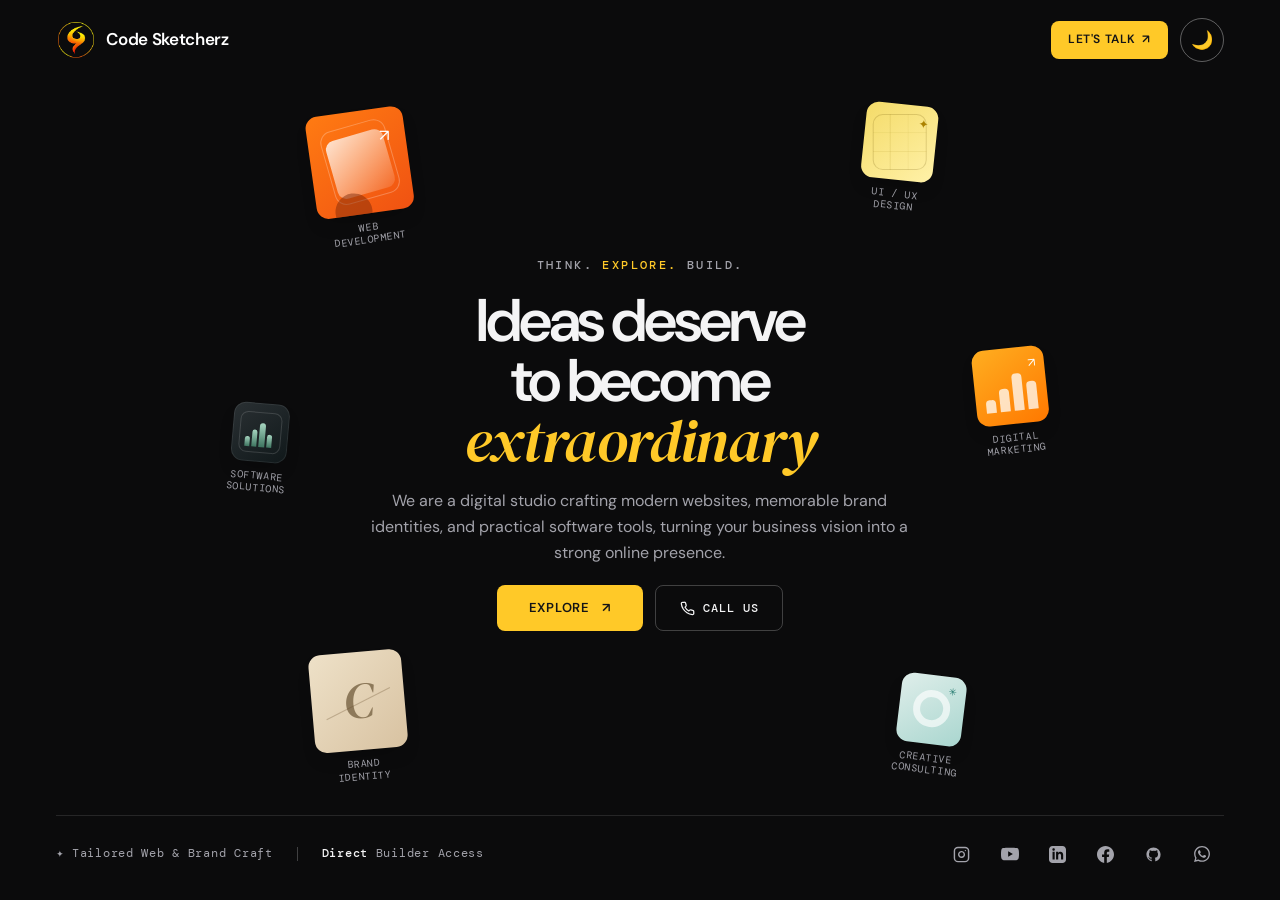
==== commit 7227857a: "feat: content scrutinized, alignment fixed, ux corrections and policies terms written" ====
--- a/index.html
+++ b/index.html
@@ -50,24 +50,27 @@
         </a>
 
         <nav class="header-nav" id="primaryNav" aria-label="Primary sections">
-            <button class="nav-item" data-section="about">STUDIO</button>
+            <button class="nav-item" data-section="about">WHY US</button>
             <button class="nav-item" data-section="services">SERVICES</button>
             <button class="nav-item" data-section="work">OUR WORK</button>
             <button class="nav-item" data-section="testimonial">TESTIMONIALS</button>
-            <button class="nav-item" data-section="aboutus">ABOUT US</button>
+            <button class="nav-item" data-section="aboutus">TEAM</button>
             <button class="nav-item" data-section="contact">CONTACT</button>
         </nav>
 
         <div class="header-actions">
-            <button type="button" class="work-cta work-cta--secondary" data-section="work" aria-label="Our works" title="Our works">
-                <svg class="work-cta-icon" viewBox="0 0 24 24" width="16" height="16" fill="none" stroke="currentColor" stroke-width="2" stroke-linecap="round" stroke-linejoin="round" aria-hidden="true"><rect x="2" y="7" width="20" height="14" rx="2" ry="2"></rect><path d="M16 21V5a2 2 0 0 0-2-2h-4a2 2 0 0 0-2 2v16"></path></svg>
-                <span class="work-cta-label">OUR WORKS</span><span class="work-cta-arrow" aria-hidden="true">↗</span>
-            </button>
-            <button type="button" class="work-cta work-cta--primary" data-section="contact" aria-label="Let's talk, go to contact" title="Let's talk">
-                <svg class="work-cta-icon" viewBox="0 0 24 24" width="16" height="16" fill="none" stroke="currentColor" stroke-width="2" stroke-linecap="round" stroke-linejoin="round" aria-hidden="true"><path d="M21 11.5a8.38 8.38 0 0 1-.9 3.8 8.5 8.5 0 0 1-7.6 4.7 8.38 8.38 0 0 1-3.8-.9L3 21l1.9-5.7a8.38 8.38 0 0 1-.9-3.8 8.5 8.5 0 0 1 4.7-7.6 8.38 8.38 0 0 1 3.8-.9h.5a8.48 8.48 0 0 1 8 8v.5z"></path></svg>
+            <button type="button" class="work-cta work-cta--primary" data-section="contact"
+                aria-label="Let's talk, go to contact" title="Let's talk">
+                <svg class="work-cta-icon" viewBox="0 0 24 24" width="16" height="16" fill="none" stroke="currentColor"
+                    stroke-width="2" stroke-linecap="round" stroke-linejoin="round" aria-hidden="true">
+                    <path
+                        d="M21 11.5a8.38 8.38 0 0 1-.9 3.8 8.5 8.5 0 0 1-7.6 4.7 8.38 8.38 0 0 1-3.8-.9L3 21l1.9-5.7a8.38 8.38 0 0 1-.9-3.8 8.5 8.5 0 0 1 4.7-7.6 8.38 8.38 0 0 1 3.8-.9h.5a8.48 8.48 0 0 1 8 8v.5z">
+                    </path>
+                </svg>
                 <span class="work-cta-label">LET'S TALK</span><span class="work-cta-arrow" aria-hidden="true">↗</span>
             </button>
-            <button id="themeToggle" class="mode-toggle-btn" aria-label="Toggle light and dark mode" title="Toggle theme">
+            <button id="themeToggle" class="mode-toggle-btn" aria-label="Toggle light and dark mode"
+                title="Toggle theme">
                 <span class="mode-icon" aria-hidden="true">☼</span>
                 <span class="mode-text" aria-hidden="true">☾</span>
             </button>
@@ -88,56 +91,69 @@
         <section class="panel hero active" id="hero" aria-label="Hero section">
             <div class="panel-inner hero-inner marketplace-hero">
                 <div class="hero-grid">
-                <div class="marketplace-center">
-                    <p class="hero-mantra">THINK. <span>EXPLORE.</span> BUILD.</p>
-                    <h1>Ideas deserve to <br>become <span>extraordinary</span></h1>
-                    <p class="hero-description">Code Sketcherz is a creative digital agency bringing ideas to life through web development, UI/UX design, content creation and digital marketing. We combine creativity and technology to build brands, create meaningful experiences and make businesses stand out.</p>
-                    <div class="hero-actions">
-                        <button type="button" class="hero-secondary-btn marketplace-work-btn" aria-label="Explore Code Sketcherz">EXPLORE <span>↗</span></button>
-                        <!-- Business phone number used by the Call Us button (placeholder number) -->
-                        <a class="cta-call-btn cta-call-btn--hero" href="tel:+919789672327" aria-label="Call Code Sketcherz">
-                            <svg viewBox="0 0 24 24" width="15" height="15" fill="none" stroke="currentColor" stroke-width="2"
-                                stroke-linecap="round" stroke-linejoin="round" aria-hidden="true">
-                                <path d="M22 16.92v3a2 2 0 0 1-2.18 2 19.79 19.79 0 0 1-8.63-3.07 19.5 19.5 0 0 1-6-6 19.79 19.79 0 0 1-3.07-8.67A2 2 0 0 1 4.11 2h3a2 2 0 0 1 2 1.72c.127.96.361 1.903.7 2.81a2 2 0 0 1-.45 2.11L8.09 9.91a16 16 0 0 0 6 6l1.27-1.27a2 2 0 0 1 2.11-.45c.907.339 1.85.573 2.81.7A2 2 0 0 1 22 16.92z"></path>
-                            </svg>
-                            <span>CALL US</span>
-                        </a>
-                    </div>
-                </div>
-
-                <div class="marketplace-collage" aria-label="Creative services showcase">
-                    <button class="market-card card-web" data-section="services" aria-label="Web Development">
-                        <span class="market-art art-orange"><i class="art-window"></i><i class="art-cursor">↗</i><i class="art-orb"></i></span>
-                        <span class="market-caption">Web Development</span>
-                    </button>
-                    <button class="market-card card-ux" data-section="services" aria-label="UI and UX Design">
-                        <span class="market-art art-yellow"><i class="art-grid"></i><i class="art-spark">✦</i></span>
-                        <span class="market-caption">UI / UX Design</span>
-                    </button>
-                    <button class="market-card card-software" data-section="services" aria-label="Software Solutions">
-                        <span class="market-art art-dark"><i class="art-dashboard"><b></b><b></b><b></b><b></b></i></span>
-                        <span class="market-caption">Software Solutions</span>
-                    </button>
-                    <button class="market-card card-brand" data-section="services" aria-label="Brand Identity">
-                        <span class="market-art art-beige"><i class="art-letter">C</i><i class="art-line"></i></span>
-                        <span class="market-caption">Brand Identity</span>
-                    </button>
-                    <button class="market-card card-marketing" data-section="services" aria-label="Digital Marketing">
-                        <span class="market-art art-orange-two"><i class="art-bars"><b></b><b></b><b></b><b></b></i><i class="art-arrow">↗</i></span>
-                        <span class="market-caption">Digital Marketing</span>
-                    </button>
-                    <button class="market-card card-consulting" data-section="services" aria-label="Creative Consulting">
-                        <span class="market-art art-cream"><i class="art-circle"></i><i class="art-cross">✳</i></span>
-                        <span class="market-caption">Creative Consulting</span>
-                    </button>
-                </div>
+                    <div class="marketplace-center">
+                        <p class="hero-mantra">THINK. <span>EXPLORE.</span> BUILD.</p>
+                        <h1>Ideas deserve to <br>become <span>extraordinary</span></h1>
+                        <p class="hero-description">We are a digital studio crafting modern websites, memorable brand identities, and practical software tools, turning your business vision into a strong online presence.</p>
+                        <div class="hero-actions">
+                            <button type="button" class="hero-secondary-btn marketplace-work-btn"
+                                aria-label="Explore Code Sketcherz">EXPLORE <span>↗</span></button>
+                            <!-- Business phone number used by the Call Us button (placeholder number) -->
+                            <a class="cta-call-btn cta-call-btn--hero" href="tel:+919789672327"
+                                aria-label="Call Code Sketcherz">
+                                <svg viewBox="0 0 24 24" width="15" height="15" fill="none" stroke="currentColor"
+                                    stroke-width="2" stroke-linecap="round" stroke-linejoin="round" aria-hidden="true">
+                                    <path
+                                        d="M22 16.92v3a2 2 0 0 1-2.18 2 19.79 19.79 0 0 1-8.63-3.07 19.5 19.5 0 0 1-6-6 19.79 19.79 0 0 1-3.07-8.67A2 2 0 0 1 4.11 2h3a2 2 0 0 1 2 1.72c.127.96.361 1.903.7 2.81a2 2 0 0 1-.45 2.11L8.09 9.91a16 16 0 0 0 6 6l1.27-1.27a2 2 0 0 1 2.11-.45c.907.339 1.85.573 2.81.7A2 2 0 0 1 22 16.92z">
+                                    </path>
+                                </svg>
+                                <span>CALL US</span>
+                            </a>
+                        </div>
+                    </div>
+
+                    <div class="marketplace-collage" aria-label="Creative services showcase">
+                        <button class="market-card card-web" data-section="services" aria-label="Web Development">
+                            <span class="market-art art-orange"><i class="art-window"></i><i class="art-cursor">↗</i><i
+                                    class="art-orb"></i></span>
+                            <span class="market-caption">Web Development</span>
+                        </button>
+                        <button class="market-card card-ux" data-section="services" aria-label="UI and UX Design">
+                            <span class="market-art art-yellow"><i class="art-grid"></i><i
+                                    class="art-spark">✦</i></span>
+                            <span class="market-caption">UI / UX Design</span>
+                        </button>
+                        <button class="market-card card-software" data-section="services"
+                            aria-label="Software Solutions">
+                            <span class="market-art art-dark"><i
+                                    class="art-dashboard"><b></b><b></b><b></b><b></b></i></span>
+                            <span class="market-caption">Software Solutions</span>
+                        </button>
+                        <button class="market-card card-brand" data-section="services" aria-label="Brand Identity">
+                            <span class="market-art art-beige"><i class="art-letter">C</i><i
+                                    class="art-line"></i></span>
+                            <span class="market-caption">Brand Identity</span>
+                        </button>
+                        <button class="market-card card-marketing" data-section="services"
+                            aria-label="Digital Marketing">
+                            <span class="market-art art-orange-two"><i
+                                    class="art-bars"><b></b><b></b><b></b><b></b></i><i class="art-arrow">↗</i></span>
+                            <span class="market-caption">Digital Marketing</span>
+                        </button>
+                        <button class="market-card card-consulting" data-section="services"
+                            aria-label="Creative Consulting">
+                            <span class="market-art art-cream"><i class="art-circle"></i><i
+                                    class="art-cross">✳</i></span>
+                            <span class="market-caption">Creative Consulting</span>
+                        </button>
+                    </div>
 
                 </div>
 
                 <div class="hero-footer">
                     <div class="marketplace-proof" aria-label="Studio highlights">
-                    <span>✦ Creative Solutions</span><i></i><span><b>100+</b> Projects Delivered</span>
-                </div>
+                        <span>✦ Tailored Web &amp; Brand Craft</span><i></i><span><b>Direct</b> Builder Access</span>
+                    </div>
                     <div class="hero-social-grid">
 
                         <!-- Instagram -->
@@ -216,8 +232,7 @@
 
                         <h2>Small studio<br><span class="highlight">Big picture</span></h2>
 
-                        <p class="section-desc">We combine strategy, interface design, and custom engineering to build
-                            fast, scalable digital products with lasting momentum.</p>
+                        <p class="section-desc">We blend <strong>clean design</strong>, <strong>modern code</strong>, and <strong>practical strategy</strong> to build digital products that help your business grow with confidence.</p>
                     </div>
                 </div>
 
@@ -236,26 +251,21 @@
                                 <b>01</b>
                                 <div>
                                     <h4>Direct Builder Access</h4>
-                                    <p>No non-technical account managers playing telephone. When you have questions or
-                                        updates, you collaborate directly with the designers and developers writing your
-                                        code.</p>
+                                    <p>No middlemen or account managers. You talk directly with the designers and developers building your project.</p>
                                 </div>
                             </div>
                             <div class="pillar-item">
                                 <b>02</b>
                                 <div>
-                                    <h4>Custom Code, Sub-Second Speed</h4>
-                                    <p>Zero recycled WordPress templates or bulky page builders. Every line is
-                                        hand-crafted with modern web standards, guaranteeing 90+ Lighthouse mobile
-                                        performance.</p>
+                                    <h4>Clean, Modern Websites</h4>
+                                    <p>No sluggish page builders. Every site is built with clean, modern code for smooth, reliable performance on every phone and laptop.</p>
                                 </div>
                             </div>
                             <div class="pillar-item">
                                 <b>03</b>
                                 <div>
-                                    <h4>100% Asset Ownership (Zero Lock-in)</h4>
-                                    <p>Every digital asset, domain, hosting setup, and clean GitHub codebase belongs
-                                        entirely to you upon delivery. No hostage retainers or proprietary traps.</p>
+                                    <h4>100% Domain &amp; Brand Ownership</h4>
+                                    <p>Your domain, accounts, and live website are registered in your name from day one, zero lock-in.</p>
                                 </div>
                             </div>
                         </div>
@@ -263,22 +273,22 @@
                         <div class="contrast-card">
                             <div class="contrast-header">
                                 <span class="badge-tag">THE COMPARISON</span>
-                                <h3>Traditional Agency vs Code Sketcherz</h3>
+                                <h3>Typical Agencies vs Code Sketcherz</h3>
                             </div>
                             <div class="comparison-row">
                                 <div class="comp-col legacy">
                                     <span class="comp-label">Typical Agencies</span>
-                                    <p>3 layers of sales reps before talking to a coder.</p>
-                                    <p>Bloated templates resold at premium prices.</p>
-                                    <p>Domains and hosting kept hostage for retainers.</p>
-                                    <p>Radio silence the moment final invoice clears.</p>
+                                    <p>Long silences before you see any real progress.</p>
+                                    <p>Extra charges for every small text or mobile fix.</p>
+                                    <p>Domains and accounts held under agency control.</p>
+                                    <p>Slow replies once the final payment clears.</p>
                                 </div>
                                 <div class="comp-col studio">
                                     <span class="comp-label">Code Sketcherz</span>
-                                    <p>Direct line to your lead developer & UI designer.</p>
-                                    <p>Hand-crafted, lightweight code built from zero.</p>
-                                    <p>Full GitHub code handover & client asset ownership.</p>
-                                    <p>14-day warranty & post-launch training included.</p>
+                                    <p>Early visual previews before full coding begins.</p>
+                                    <p>Transparent pricing with minor launch tweaks free.</p>
+                                    <p>Domain and live website registered in your name.</p>
+                                    <p>Direct WhatsApp updates &amp; 14-day bug support.</p>
                                 </div>
                             </div>
                         </div>
@@ -298,7 +308,7 @@
 
                 </div>
 
-                <footer class="section-footer">
+                                <footer class="section-footer">
 
                     <div class="footer-main-grid">
 
@@ -318,21 +328,17 @@
 
                             <div class="footer-action-badge">
                                 <span class="action-badge-star">✦</span>
-                                <span class="action-badge-text">LET'S MAKE IT HAPPEN NOW</span>
+                                <span class="action-badge-text">AVAILABLE FOR NEW PROJECTS</span>
                             </div>
 
                             <p class="footer-mission-text">
-                                Specializing in custom website creation, modern front-end architecture, and seamless
-                                user interfaces that bring your brand to life.
+                                Crafting tailored websites, standout brand identities, and practical digital tools that help businesses grow with confidence.
                             </p>
 
                             <div class="footer-brand-location">
-                                <span class="studio-detail-item">SALEM · EVERYWHERE</span>
+                                <span class="studio-detail-item">SALEM, TAMIL NADU</span>
                                 <span class="bottom-separator">·</span>
-                                <span class="studio-detail-item">INDEPENDENT DIGITAL PRACTICE</span>
-                                <span class="bottom-separator">·</span>
-                                <span class="studio-detail-item highlight-motto">DESIGN &amp; CODE WITH ARCHITECTURAL
-                                    RESTRAINT</span>
+                                <span class="studio-detail-item highlight-motto">INDIA &amp; GLOBAL</span>
                             </div>
                         </div>
 
@@ -342,7 +348,7 @@
                                 <li>
                                     <button class="footer-nav-link" data-section="about">
                                         <span class="footer-star">✦</span>
-                                        <span>Studio</span>
+                                        <span>Why Us</span>
                                     </button>
                                 </li>
                                 <li>
@@ -360,13 +366,13 @@
                                 <li>
                                     <button class="footer-nav-link" data-section="testimonial">
                                         <span class="footer-star">✦</span>
-                                        <span>Testimonial</span>
+                                        <span>Testimonials</span>
                                     </button>
                                 </li>
                                 <li>
                                     <button class="footer-nav-link" data-section="aboutus">
                                         <span class="footer-star">✦</span>
-                                        <span>About Us</span>
+                                        <span>Team</span>
                                     </button>
                                 </li>
                                 <li>
@@ -381,11 +387,16 @@
                         <div class="footer-col footer-connect-col">
                             <h4 class="footer-col-title">CONNECT</h4>
                             <p class="footer-connect-desc">
-                                Got a vision or project in mind? Let’s turn it into reality.
+                                Have a project in mind or want to discuss an idea? Reach out directly.
                             </p>
-                            <a class="footer-email-cta" href="mailto:codesketcherz26@gmail.com">
-                                codesketcherz26@gmail.com <span>↗</span>
-                            </a>
+                            <div class="footer-direct-links">
+                                <a class="footer-email-cta" href="mailto:codesketcherz26@gmail.com">
+                                    codesketcherz26@gmail.com <span>↗</span>
+                                </a>
+                                <a class="footer-phone-cta" href="tel:+919789672327">
+                                    +91 97896 72327 <span>↗</span>
+                                </a>
+                            </div>
 
                             <div class="footer-social-wrapper">
                                 <h5 class="footer-social-label">FOLLOW US</h5>
@@ -439,25 +450,25 @@
                                     </a>
                                 </div>
                             </div>
-
+                        </div>
+
+                    </div>
+
+                    <div class="footer-bottom-bar">
+                        <div class="footer-bottom-row">
+                            <div class="footer-legal-links">
+                                <a href="terms.html">Terms &amp; Conditions</a>
+                                <span class="bottom-separator" aria-hidden="true">·</span>
+                                <a href="privacy.html">Privacy Policy</a>
+                            </div>
+                            <div class="footer-brand-copyright">
+                                <span>© 2026 CODE SKETCHERZ. ALL RIGHTS RESERVED.</span>
+                            </div>
                             <button class="footer-back-to-top" aria-label="Scroll back to top">
                                 <span>BACK TO TOP</span>
                                 <span class="btt-arrow">↑</span>
                             </button>
                         </div>
-
-                    </div>
-
-                    <div class="footer-bottom-bar">
-                        <div class="footer-bottom-row">
-                            <div class="footer-legal-links">
-                                <a href="terms.html">Terms &amp; Conditions</a>
-                                <a href="privacy.html">Privacy Policy</a>
-                            </div>
-                            <div class="footer-brand-copyright">
-                                <span>© 2026 CODE SKETCHERZ. ALL RIGHTS RESERVED.</span>
-                            </div>
-                        </div>
                     </div>
 
                 </footer>
@@ -475,20 +486,17 @@
 
                 <div class="panel-top-canvas bg-black">
                     <div class="section-main">
-                        <p class="eyebrow">WHAT WE CREATE</p>
+                        <p class="eyebrow">OUR SERVICES</p>
 
                         <h2>
-                            Ideas into<br>
-                            <span class="highlight">impact</span>
+                            Everything your<br>
+                            <span class="highlight">brand needs</span>
                         </h2>
 
                         <p class="section-desc">
-                            We bring creativity, technology and strategy
-                            together to create digital experiences that
-                            help businesses move forward.
+                            From crafting your <strong>logo and brand identity</strong> to building <strong>custom websites, business software, and digital marketing</strong>, we handle your complete online presence from start to scale.
                         </p>
                     </div>
-
                 </div>
 
                 <div class="wave-divider-wrap" aria-hidden="true">
@@ -503,38 +511,24 @@
 
                         <div class="services-content">
 
-                            <div class="services-intro">
-                                <div>
-                                    <span class="services-label">OUR EXPERTISE</span>
-                                    <h3>What we bring<br>to the <span>table</span></h3>
-                                </div>
-
-                                <p>
-                                    From the first idea to the final product, we create meaningful digital solutions
-                                    through thoughtful design, modern technology and creative thinking.
-                                </p>
-                            </div>
-
                             <div class="services-grid">
 
-                                <article class="service-card service-yellow" data-service-filter="web" data-project="Web Development" role="button" tabindex="0" aria-label="Web Development – start an enquiry">
+                                <article class="service-card service-yellow" data-service-filter="web" data-project="Custom Websites" role="button" tabindex="0" aria-label="Custom Websites – start an enquiry">
                                     <div class="service-card-top">
-                                        <span class="service-number">01 / DEVELOPMENT</span>
+                                        <span class="service-number">01</span>
                                         <span class="service-icon">✳</span>
                                     </div>
 
-                                    <h3>Web Development</h3>
+                                    <h3>Custom Websites</h3>
 
                                     <p>
-                                        We build responsive, fast and modern
-                                        websites that communicate your brand
-                                        and create a great experience on every device.
+                                        Give your business a modern, responsive home online, with easy content management so you can update text, photos, and offers anytime.
                                     </p>
 
                                     <div class="service-tags">
-                                        <span>HTML</span>
-                                        <span>CSS</span>
-                                        <span>JavaScript</span>
+                                        <span>Business Websites</span>
+                                        <span>E-Commerce Stores</span>
+                                        <span>CMS &amp; Easy Updates</span>
                                     </div>
 
                                     <span class="service-arrow">↗</span>
@@ -542,68 +536,62 @@
 
                                 <article class="service-card service-beige" data-service-filter="brand" data-project="UI / UX Design" role="button" tabindex="0" aria-label="UI / UX Design – start an enquiry">
                                     <div class="service-card-top">
-                                        <span class="service-number">02 / EXPERIENCE</span>
+                                        <span class="service-number">02</span>
                                         <span class="service-icon">◈</span>
                                     </div>
 
                                     <h3>UI / UX Design</h3>
 
                                     <p>
-                                        We design simple, intuitive and
-                                        attractive interfaces that make
-                                        digital products easier to use.
+                                        Clean, easy-to-navigate screen layouts for websites and mobile apps, structured so your customers enjoy every interaction before coding begins.
                                     </p>
 
                                     <div class="service-tags">
-                                        <span>Wireframes</span>
-                                        <span>Prototypes</span>
-                                        <span>UI Design</span>
+                                        <span>Website UI</span>
+                                        <span>Mobile App UI</span>
+                                        <span>Wireframing</span>
                                     </div>
 
                                     <span class="service-arrow">↗</span>
                                 </article>
 
-                                <article class="service-card service-white" data-service-filter="systems" data-project="Software Solutions" role="button" tabindex="0" aria-label="Software Solutions – start an enquiry">
+                                <article class="service-card service-white" data-service-filter="systems" data-project="Business Software" role="button" tabindex="0" aria-label="Business Software – start an enquiry">
                                     <div class="service-card-top">
-                                        <span class="service-number">03 / TECHNOLOGY</span>
+                                        <span class="service-number">03</span>
                                         <span class="service-icon">⌘</span>
                                     </div>
 
-                                    <h3>Software Solutions</h3>
+                                    <h3>Business Software</h3>
 
                                     <p>
-                                        Custom digital tools and software
-                                        solutions designed to simplify
-                                        workflows and solve real business problems.
+                                        Replace messy spreadsheets and manual follow-ups with custom billing software, client CRMs, and dashboards tailored to your daily workflow.
                                     </p>
 
                                     <div class="service-tags">
-                                        <span>Python</span>
-                                        <span>Automation</span>
-                                        <span>Software</span>
+                                        <span>Billing &amp; POS</span>
+                                        <span>CRM Systems</span>
+                                        <span>Admin Dashboards</span>
                                     </div>
 
                                     <span class="service-arrow">↗</span>
                                 </article>
 
-                                <article class="service-card service-beige" data-service-filter="brand" data-project="Brand Identity" role="button" tabindex="0" aria-label="Brand Identity – start an enquiry">
+                                <article class="service-card service-beige" data-service-filter="brand" data-project="Brand & Visual Design" role="button" tabindex="0" aria-label="Brand & Visual Design – start an enquiry">
                                     <div class="service-card-top">
-                                        <span class="service-number">04 / IDENTITY</span>
+                                        <span class="service-number">04</span>
                                         <span class="service-icon">◎</span>
                                     </div>
 
-                                    <h3>Brand Identity</h3>
+                                    <h3>Brand &amp; Visual Design</h3>
 
                                     <p>
-                                        We create memorable visual identities
-                                        that express your brand personality
-                                        and help you stand out.
+                                        Stand out from competitors with a memorable logo, professional visiting cards, and clean print materials that give your business instant credibility.
                                     </p>
 
                                     <div class="service-tags">
                                         <span>Logo Design</span>
-                                        <span>Branding</span>
-                                        <span>Graphics</span>
+                                        <span>Business Cards</span>
+                                        <span>Posters &amp; Flyers</span>
                                     </div>
 
                                     <span class="service-arrow">↗</span>
@@ -611,62 +599,45 @@
 
                                 <article class="service-card service-white" data-service-filter="web" data-project="Digital Marketing" role="button" tabindex="0" aria-label="Digital Marketing – start an enquiry">
                                     <div class="service-card-top">
-                                        <span class="service-number">05 / GROWTH</span>
+                                        <span class="service-number">05</span>
                                         <span class="service-icon">⌁</span>
                                     </div>
 
                                     <h3>Digital Marketing</h3>
 
                                     <p>
-                                        We help brands build an online presence
-                                        through creative content, digital
-                                        campaigns and social media strategy.
+                                        Help local and global customers find your business through an optimized Google Business Profile, active social media, and engaging content.
                                     </p>
 
                                     <div class="service-tags">
                                         <span>Social Media</span>
-                                        <span>SEO</span>
-                                        <span>Content</span>
+                                        <span>Content Creation</span>
+                                        <span>Google Business Profile</span>
                                     </div>
 
                                     <span class="service-arrow">↗</span>
                                 </article>
 
-                                <article class="service-card service-yellow" data-service-filter="systems" data-project="Creative Consulting" role="button" tabindex="0" aria-label="Creative Consulting – start an enquiry">
+                                <article class="service-card service-yellow" data-service-filter="systems" data-project="Website Redesign & Care" role="button" tabindex="0" aria-label="Website Redesign & Care – start an enquiry">
                                     <div class="service-card-top">
-                                        <span class="service-number">06 / INNOVATION</span>
+                                        <span class="service-number">06</span>
                                         <span class="service-icon">✧</span>
                                     </div>
 
-                                    <h3>Creative Consulting</h3>
+                                    <h3>Website Redesign &amp; Care</h3>
 
                                     <p>
-                                        We turn early ideas into clear
-                                        strategies, helping businesses
-                                        discover new digital opportunities.
+                                        Upgrade an outdated or broken website, improving responsive design across all screens, refreshing visuals, and handling regular updates.
                                     </p>
 
                                     <div class="service-tags">
-                                        <span>Planning</span>
-                                        <span>Strategy</span>
-                                        <span>Innovation</span>
+                                        <span>Website Redesign</span>
+                                        <span>Responsive Design</span>
+                                        <span>Website Maintenance</span>
                                     </div>
 
                                     <span class="service-arrow">↗</span>
                                 </article>
-
-                            </div>
-
-                            <div class="services-bottom">
-
-                                <div>
-                                    <span class="services-label">HAVE A PROJECT IN MIND?</span>
-                                    <h3>Let's make something <span>meaningful</span></h3>
-                                </div>
-
-                                <button class="services-contact-btn" data-section="contact">
-                                    START A PROJECT <span class="btn-arrow" aria-hidden="true">↗</span>
-                                </button>
 
                             </div>
 
@@ -687,7 +658,7 @@
 
                 </div>
 
-                <footer class="section-footer">
+                                <footer class="section-footer">
 
                     <div class="footer-main-grid">
 
@@ -707,21 +678,17 @@
 
                             <div class="footer-action-badge">
                                 <span class="action-badge-star">✦</span>
-                                <span class="action-badge-text">LET'S MAKE IT HAPPEN NOW</span>
+                                <span class="action-badge-text">AVAILABLE FOR NEW PROJECTS</span>
                             </div>
 
                             <p class="footer-mission-text">
-                                Specializing in custom website creation, modern front-end architecture, and seamless
-                                user interfaces that bring your brand to life.
+                                Crafting tailored websites, standout brand identities, and practical digital tools that help businesses grow with confidence.
                             </p>
 
                             <div class="footer-brand-location">
-                                <span class="studio-detail-item">SALEM · EVERYWHERE</span>
+                                <span class="studio-detail-item">SALEM, TAMIL NADU</span>
                                 <span class="bottom-separator">·</span>
-                                <span class="studio-detail-item">INDEPENDENT DIGITAL PRACTICE</span>
-                                <span class="bottom-separator">·</span>
-                                <span class="studio-detail-item highlight-motto">DESIGN &amp; CODE WITH ARCHITECTURAL
-                                    RESTRAINT</span>
+                                <span class="studio-detail-item highlight-motto">INDIA &amp; GLOBAL</span>
                             </div>
                         </div>
 
@@ -731,7 +698,7 @@
                                 <li>
                                     <button class="footer-nav-link" data-section="about">
                                         <span class="footer-star">✦</span>
-                                        <span>Studio</span>
+                                        <span>Why Us</span>
                                     </button>
                                 </li>
                                 <li>
@@ -749,13 +716,13 @@
                                 <li>
                                     <button class="footer-nav-link" data-section="testimonial">
                                         <span class="footer-star">✦</span>
-                                        <span>Testimonial</span>
+                                        <span>Testimonials</span>
                                     </button>
                                 </li>
                                 <li>
                                     <button class="footer-nav-link" data-section="aboutus">
                                         <span class="footer-star">✦</span>
-                                        <span>About Us</span>
+                                        <span>Team</span>
                                     </button>
                                 </li>
                                 <li>
@@ -770,11 +737,16 @@
                         <div class="footer-col footer-connect-col">
                             <h4 class="footer-col-title">CONNECT</h4>
                             <p class="footer-connect-desc">
-                                Got a vision or project in mind? Let’s turn it into reality.
+                                Have a project in mind or want to discuss an idea? Reach out directly.
                             </p>
-                            <a class="footer-email-cta" href="mailto:codesketcherz26@gmail.com">
-                                codesketcherz26@gmail.com <span>↗</span>
-                            </a>
+                            <div class="footer-direct-links">
+                                <a class="footer-email-cta" href="mailto:codesketcherz26@gmail.com">
+                                    codesketcherz26@gmail.com <span>↗</span>
+                                </a>
+                                <a class="footer-phone-cta" href="tel:+919789672327">
+                                    +91 97896 72327 <span>↗</span>
+                                </a>
+                            </div>
 
                             <div class="footer-social-wrapper">
                                 <h5 class="footer-social-label">FOLLOW US</h5>
@@ -828,25 +800,25 @@
                                     </a>
                                 </div>
                             </div>
-
+                        </div>
+
+                    </div>
+
+                    <div class="footer-bottom-bar">
+                        <div class="footer-bottom-row">
+                            <div class="footer-legal-links">
+                                <a href="terms.html">Terms &amp; Conditions</a>
+                                <span class="bottom-separator" aria-hidden="true">·</span>
+                                <a href="privacy.html">Privacy Policy</a>
+                            </div>
+                            <div class="footer-brand-copyright">
+                                <span>© 2026 CODE SKETCHERZ. ALL RIGHTS RESERVED.</span>
+                            </div>
                             <button class="footer-back-to-top" aria-label="Scroll back to top">
                                 <span>BACK TO TOP</span>
                                 <span class="btt-arrow">↑</span>
                             </button>
                         </div>
-
-                    </div>
-
-                    <div class="footer-bottom-bar">
-                        <div class="footer-bottom-row">
-                            <div class="footer-legal-links">
-                                <a href="terms.html">Terms &amp; Conditions</a>
-                                <a href="privacy.html">Privacy Policy</a>
-                            </div>
-                            <div class="footer-brand-copyright">
-                                <span>© 2026 CODE SKETCHERZ. ALL RIGHTS RESERVED.</span>
-                            </div>
-                        </div>
                     </div>
 
                 </footer>
@@ -858,67 +830,135 @@
              03 / OUR WORK
         ====================================== -->
 
-        <section class="panel work" id="work" aria-label="Our work">
-
-            <div class="panel-inner">
-
-                <!-- TOP CANVAS: Normal flow, faded tilted cards (z:2) behind Title (z:5) -->
-                <div class="panel-top-canvas bg-black">
-                    <div class="section-main">
-                        <p class="eyebrow">OUR WORK</p>
-
-                        <h2>
-                            Made with curiosity<br>
-                            <span class="highlight">Portfolio showcases</span>
-                        </h2>
-
-                        <p class="section-desc">
-                            A curation of recent collaborations across
-                            digital platforms, design systems and web architectures.
-                        </p>
-                    </div>
-
+        <section class="panel work work-panel" id="work" aria-label="Our Work">
+
+    <div class="panel-inner">
+
+        <div class="panel-top-canvas bg-black">
+            <div class="section-main">
+                <p class="eyebrow">OUR WORK</p>
+
+                <h2>
+                    Projects built for<br>
+                    <span class="highlight">real businesses</span>
+                </h2>
+
+                <p class="section-desc">From first concept to final launch, every project is built around <strong>clear goals, thoughtful design, and dependable engineering</strong>, turning business challenges into smooth, lasting digital experiences.</p>
+            </div>
+        </div>
+
+        <div class="wave-divider-wrap" aria-hidden="true">
+            <svg viewBox="0 0 1200 60" preserveAspectRatio="none">
+                <path d="M0,0 L1200,0 L1200,30 C1000,0 800,60 600,30 C400,0 200,60 0,30 Z" />
+            </svg>
+        </div>
+
+        <div class="panel-bottom-block block-yellow">
+
+            <div class="work-showcase-wrapper" data-slot="work">
+
+                <div class="work-toolbar">
+                    <div class="work-header-info">
+                        <span class="work-eyebrow">SELECTED ARCHIVE · 2026</span>
+                        <h3>Featured Works</h3>
+                    </div>
+
+                    <div class="work-filter-pills" role="tablist" aria-label="Filter projects by category">
+                        <button type="button" class="filter-pill is-active" data-filter="all" role="tab" aria-selected="true">ALL PROJECTS</button>
+                        <button type="button" class="filter-pill" data-filter="web" role="tab" aria-selected="false">WEBSITES</button>
+                        <button type="button" class="filter-pill" data-filter="systems" role="tab" aria-selected="false">BUSINESS SOFTWARE</button>
+                        <button type="button" class="filter-pill" data-filter="brand" role="tab" aria-selected="false">BRAND &amp; UI/UX</button>
+                    </div>
                 </div>
 
-                <div class="wave-divider-wrap" aria-hidden="true">
-                    <svg viewBox="0 0 1200 60" preserveAspectRatio="none">
-                        <path d="M0,0 L1200,0 L1200,30 C1000,0 800,60 600,30 C400,0 200,60 0,30 Z" />
-                    </svg>
-                </div>
-
-                <div class="panel-bottom-block block-yellow" id="workYellowLanding">
-
-                    <div class="work-featured-header">
-                        <span class="work-featured-eyebrow">SELECTED ARCHIVE · 2026</span>
-                        <h3 class="work-featured-title">Featured Works</h3>
-                        <div class="work-filter-bar" role="tablist" aria-label="Filter projects by service">
-                            <button type="button" class="work-filter-pill active" data-filter="all">ALL
-                                SHOWCASES</button>
-                            <button type="button" class="work-filter-pill" data-filter="web">WEB &amp;
-                                PLATFORMS</button>
-                            <button type="button" class="work-filter-pill" data-filter="brand">BRANDING &amp;
-                                UI/UX</button>
-                            <button type="button" class="work-filter-pill" data-filter="systems">BUSINESS
-                                SYSTEMS</button>
-                        </div>
-                    </div>
-
-                    <!-- Masked Reveal Viewport: Cards emerge smoothly from below "Featured Works" -->
-                    <div class="work-grid" id="workGrid" aria-live="polite"></div>
-
-                    <div class="section-next-wrap">
-                        <button class="cs-next-trigger" data-next-target="testimonial"
-                            aria-label="Explore next section">
-                            <span class="btn-pulse-ring" aria-hidden="true"></span>
-                            <span class="btn-inner">
-                                <span class="tech-code-word" data-text="EXPLORE">EXPLORE</span>
-                                <span class="brush-paint-word" data-paint-word="TESTIMONIALS">TESTIMONIALS</span>
-                                <span class="btn-arrow-icon" aria-hidden="true">↘</span>
-                            </span>
-                        </button>
-                    </div>
-
-                </div>
+                <div class="projects-showcase-grid" id="workProjectsGrid">
+
+                    <article class="project-showcase-card" data-category="web" data-live-url="" data-project-type="Custom Websites" data-deliverables="Website Design · Cottage Showcase · Google Business Setup">
+                        <div class="project-media-slot">
+                            <img src="Images/our works/work-1.jpg" alt="Villimalai Forest Cafe Website" class="project-thumb" loading="lazy">
+                            <span class="project-badge">WEBSITES</span>
+                        </div>
+                        <div class="project-body">
+                            <h4>Villimalai Forest Cafe</h4>
+                            <p>A minimalist cottage resort and coffee farm showcase built to highlight scenic stays, menu stories, and direct guest bookings.</p>
+                            <button type="button" class="project-link-btn">VIEW</button>
+                        </div>
+                    </article>
+
+                    <article class="project-showcase-card" data-category="systems" data-live-url="" data-project-type="Business Software" data-deliverables="GST Invoicing · HSN/GSTIN Manager · PDF Receipt Printing">
+                        <div class="project-media-slot">
+                            <img src="Images/our works/work-2.jpg" alt="Textile Shop GST Billing Web App" class="project-thumb" loading="lazy">
+                            <span class="project-badge">BUSINESS SOFTWARE</span>
+                        </div>
+                        <div class="project-body">
+                            <h4>Textile GST Billing App</h4>
+                            <p>Custom web billing application built for a textile business, featuring GST invoice generation, HSN/GSTIN management, and print-ready PDF receipts.</p>
+                            <button type="button" class="project-link-btn">VIEW</button>
+                        </div>
+                    </article>
+
+                    <article class="project-showcase-card" data-category="web" data-live-url="" data-project-type="Custom Websites" data-deliverables="Gym Website · Membership Plans · Local Google Visibility">
+                        <div class="project-media-slot">
+                            <img src="Images/our works/work-3.jpg" alt="Fitness & Gym Website" class="project-thumb" loading="lazy">
+                            <span class="project-badge">WEBSITES</span>
+                        </div>
+                        <div class="project-body">
+                            <h4>Fitness &amp; Gym Platform</h4>
+                            <p>High-energy fitness club website and digital presence showcasing training programs, membership plans, schedules, and direct membership enquiries.</p>
+                            <button type="button" class="project-link-btn">VIEW</button>
+                        </div>
+                    </article>
+
+                    <article class="project-showcase-card" data-category="brand" data-live-url="" data-project-type="Brand & Visual Design" data-deliverables="Logo Design · Business Cards · Posters & Flyers">
+                        <div class="project-media-slot">
+                            <img src="Images/our works/work-4.jpg" alt="Brand & Logo Identity Showcase" class="project-thumb" loading="lazy">
+                            <span class="project-badge">BRAND &amp; UI/UX</span>
+                        </div>
+                        <div class="project-body">
+                            <h4>Brand &amp; Logo Identity</h4>
+                            <p>Custom logo marks, clean typography palettes, business cards, and promotional posters crafted to give growing businesses a memorable identity.</p>
+                            <button type="button" class="project-link-btn">VIEW</button>
+                        </div>
+                    </article>
+
+                    <article class="project-showcase-card" data-category="web" data-live-url="" data-project-type="Custom Websites" data-deliverables="E-Commerce Storefront · Responsive Design · CMS Updates">
+                        <div class="project-media-slot">
+                            <img src="Images/our works/work-5.jpg" alt="E-Commerce Storefront" class="project-thumb" loading="lazy">
+                            <span class="project-badge">WEBSITES</span>
+                        </div>
+                        <div class="project-body">
+                            <h4>E-Commerce Storefront</h4>
+                            <p>Responsive online store experience with clean product browsing, mobile-friendly checkout flow, and simple catalog management for business owners.</p>
+                            <button type="button" class="project-link-btn">VIEW</button>
+                        </div>
+                    </article>
+
+                    <article class="project-showcase-card" data-category="systems" data-live-url="" data-project-type="Business Software" data-deliverables="Lead Tracking · Client Records · Admin Dashboard">
+                        <div class="project-media-slot">
+                            <img src="Images/our works/work-6.jpg" alt="Client CRM & Lead Tracker" class="project-thumb" loading="lazy">
+                            <span class="project-badge">BUSINESS SOFTWARE</span>
+                        </div>
+                        <div class="project-body">
+                            <h4>Client CRM &amp; Lead Tracker</h4>
+                            <p>Lightweight web dashboard designed to replace messy spreadsheets, helping teams track customer enquiries, follow-up dates, and project status in one place.</p>
+                            <button type="button" class="project-link-btn">VIEW</button>
+                        </div>
+                    </article></div>
+
+            </div>
+
+            <div class="section-next-wrap">
+                <button class="cs-next-trigger" data-next-target="testimonial" aria-label="Explore next section">
+                    <span class="btn-pulse-ring" aria-hidden="true"></span>
+                    <span class="btn-inner">
+                        <span class="tech-code-word" data-text="EXPLORE">EXPLORE</span>
+                        <span class="brush-paint-word" data-paint-word="TESTIMONIALS">TESTIMONIALS</span>
+                        <span class="btn-arrow-icon" aria-hidden="true">↘</span>
+                    </span>
+                </button>
+            </div>
+
+        </div>
 
                 <footer class="section-footer">
 
@@ -940,21 +980,17 @@
 
                             <div class="footer-action-badge">
                                 <span class="action-badge-star">✦</span>
-                                <span class="action-badge-text">LET'S MAKE IT HAPPEN NOW</span>
+                                <span class="action-badge-text">AVAILABLE FOR NEW PROJECTS</span>
                             </div>
 
                             <p class="footer-mission-text">
-                                Specializing in custom website creation, modern front-end architecture, and seamless
-                                user interfaces that bring your brand to life.
+                                Crafting tailored websites, standout brand identities, and practical digital tools that help businesses grow with confidence.
                             </p>
 
                             <div class="footer-brand-location">
-                                <span class="studio-detail-item">SALEM · EVERYWHERE</span>
+                                <span class="studio-detail-item">SALEM, TAMIL NADU</span>
                                 <span class="bottom-separator">·</span>
-                                <span class="studio-detail-item">INDEPENDENT DIGITAL PRACTICE</span>
-                                <span class="bottom-separator">·</span>
-                                <span class="studio-detail-item highlight-motto">DESIGN &amp; CODE WITH ARCHITECTURAL
-                                    RESTRAINT</span>
+                                <span class="studio-detail-item highlight-motto">INDIA &amp; GLOBAL</span>
                             </div>
                         </div>
 
@@ -964,7 +1000,7 @@
                                 <li>
                                     <button class="footer-nav-link" data-section="about">
                                         <span class="footer-star">✦</span>
-                                        <span>Studio</span>
+                                        <span>Why Us</span>
                                     </button>
                                 </li>
                                 <li>
@@ -982,13 +1018,13 @@
                                 <li>
                                     <button class="footer-nav-link" data-section="testimonial">
                                         <span class="footer-star">✦</span>
-                                        <span>Testimonial</span>
+                                        <span>Testimonials</span>
                                     </button>
                                 </li>
                                 <li>
                                     <button class="footer-nav-link" data-section="aboutus">
                                         <span class="footer-star">✦</span>
-                                        <span>About Us</span>
+                                        <span>Team</span>
                                     </button>
                                 </li>
                                 <li>
@@ -1003,11 +1039,16 @@
                         <div class="footer-col footer-connect-col">
                             <h4 class="footer-col-title">CONNECT</h4>
                             <p class="footer-connect-desc">
-                                Got a vision or project in mind? Let’s turn it into reality.
+                                Have a project in mind or want to discuss an idea? Reach out directly.
                             </p>
-                            <a class="footer-email-cta" href="mailto:codesketcherz26@gmail.com">
-                                codesketcherz26@gmail.com <span>↗</span>
-                            </a>
+                            <div class="footer-direct-links">
+                                <a class="footer-email-cta" href="mailto:codesketcherz26@gmail.com">
+                                    codesketcherz26@gmail.com <span>↗</span>
+                                </a>
+                                <a class="footer-phone-cta" href="tel:+919789672327">
+                                    +91 97896 72327 <span>↗</span>
+                                </a>
+                            </div>
 
                             <div class="footer-social-wrapper">
                                 <h5 class="footer-social-label">FOLLOW US</h5>
@@ -1061,25 +1102,25 @@
                                     </a>
                                 </div>
                             </div>
-
+                        </div>
+
+                    </div>
+
+                    <div class="footer-bottom-bar">
+                        <div class="footer-bottom-row">
+                            <div class="footer-legal-links">
+                                <a href="terms.html">Terms &amp; Conditions</a>
+                                <span class="bottom-separator" aria-hidden="true">·</span>
+                                <a href="privacy.html">Privacy Policy</a>
+                            </div>
+                            <div class="footer-brand-copyright">
+                                <span>© 2026 CODE SKETCHERZ. ALL RIGHTS RESERVED.</span>
+                            </div>
                             <button class="footer-back-to-top" aria-label="Scroll back to top">
                                 <span>BACK TO TOP</span>
                                 <span class="btt-arrow">↑</span>
                             </button>
                         </div>
-
-                    </div>
-
-                    <div class="footer-bottom-bar">
-                        <div class="footer-bottom-row">
-                            <div class="footer-legal-links">
-                                <a href="terms.html">Terms &amp; Conditions</a>
-                                <a href="privacy.html">Privacy Policy</a>
-                            </div>
-                            <div class="footer-brand-copyright">
-                                <span>© 2026 CODE SKETCHERZ. ALL RIGHTS RESERVED.</span>
-                            </div>
-                        </div>
                     </div>
 
                 </footer>
@@ -1091,182 +1132,110 @@
              04 / TESTIMONIAL
         ====================================== -->
 
-        <section class="panel testimonial" id="testimonial" aria-label="Testimonials">
-
-            <div class="panel-inner">
-
-                <div class="panel-top-canvas bg-white">
-                    <div class="section-main">
-                        <p class="eyebrow">TESTIMONIAL</p>
-
-                        <h2>
-                            Don't just take<br>
-                            <span class="highlight">our word</span>
-                        </h2>
-
-                        <p class="section-desc">
-                            Real relationships built on trust, craft,
-                            and measurable outcomes.
+        <section class="panel testimonial testimonial-panel" id="testimonial" aria-label="Testimonials">
+
+    <div class="panel-inner">
+
+        <div class="panel-top-canvas bg-white">
+            <div class="section-main">
+                <p class="eyebrow">TESTIMONIALS</p>
+
+                <h2>
+                    What clients love<br>
+                    <span class="highlight">about working with us</span>
+                </h2>
+
+                <p class="section-desc">Working closely with great clients is the best part of what we do. Every conversation stays <strong>open, friendly, and collaborative</strong>, turning simple ideas into lasting relationships that grow well beyond launch.</p>
+            </div>
+        </div>
+
+        <div class="wave-divider-wrap" aria-hidden="true">
+            <svg viewBox="0 0 1200 60" preserveAspectRatio="none">
+                <path d="M0,0 L1200,0 L1200,30 C1000,0 800,60 600,30 C400,0 200,60 0,30 Z" />
+            </svg>
+        </div>
+
+        <div class="panel-bottom-block block-grey">
+
+            <div class="testimonial-rows-stack" data-slot="testimonials">
+
+                <!-- Testimonial Slot 01: Replace monogram with <img>, update quote & client name when review is received -->
+                <article class="testimonial-row row-left">
+                    <div class="t-avatar-col">
+                        <div class="t-avatar-circle t-avatar-monogram" aria-label="Hospitality & Cafe Collaboration">
+                            <span>FC</span>
+                        </div>
+                        <div class="t-stars" aria-label="5 out of 5 stars">★★★★★</div>
+                    </div>
+
+                    <div class="t-quote-card">
+                        <span class="t-quote-mark" aria-hidden="true">“</span>
+                        <p class="t-quote-text">
+                            Seeing early visual previews of the layout and story made the entire process effortless. Every section was structured clearly so visitors immediately feel the atmosphere of the place.
                         </p>
-                    </div>
-
-                </div>
-
-                <div class="wave-divider-wrap" aria-hidden="true">
-                    <svg viewBox="0 0 1200 60" preserveAspectRatio="none">
-                        <path d="M0,0 L1200,0 L1200,30 C1000,0 800,60 600,30 C400,0 200,60 0,30 Z" />
-                    </svg>
-                </div>
-
-                <div class="panel-bottom-block block-grey">
-                    <!-- ==========================================
-                         CLIENT TESTIMONIALS (ZIGZAG CIRCULAR LAYOUT)
-                    ========================================== -->
-                    <div class="testimonials-zigzag-section" aria-label="Client Testimonials">
-                        <div class="testimonials-zigzag-container">
-
-                            <div class="testimonials-zigzag-stack">
-
-                                <article class="zigzag-item">
-                                    <div class="zigzag-media">
-                                        <div class="zigzag-avatar-wrapper">
-                                            <img src="https://images.unsplash.com/photo-1507003211169-0a1dd7228f2d?auto=format&fit=crop&w=280&h=280&q=80"
-                                                alt="Chris Morris" class="zigzag-avatar-img" loading="lazy">
-                                            <div class="zigzag-avatar-badge" title="Verified Client">
-                                                <span>✦</span>
-                                            </div>
-                                        </div>
-                                        <div class="zigzag-rating" aria-label="5 out of 5 stars">
-                                            <span>★</span>
-                                            <span>★</span>
-                                            <span>★</span>
-                                            <span>★</span>
-                                            <span>★</span>
-                                        </div>
-                                    </div>
-
-                                    <div class="zigzag-card">
-                                        <div class="zigzag-card-inner">
-                                            <span class="zigzag-quote-mark" aria-hidden="true">“</span>
-                                            <blockquote class="zigzag-quote-text">
-                                                "One thing that's difficult in this industry is getting people to follow
-                                                through. Code Sketcherz delivered ahead of schedule, with exceptional
-                                                front-end architecture and an attention to detail that exceeded every
-                                                benchmark we set. Truly outstanding craftsmanship."
-                                            </blockquote>
-                                            <div class="zigzag-author-meta">
-                                                <div class="zigzag-author-info">
-                                                    <h4 class="zigzag-author-name">Chris Morris</h4>
-                                                    <div class="zigzag-role-group">
-                                                        <span class="zigzag-designation">Co-Founder</span>
-                                                        <span class="zigzag-dot">·</span>
-                                                        <span class="zigzag-company">Universal Network</span>
-                                                    </div>
-                                                </div>
-                                            </div>
-                                        </div>
-                                    </div>
-                                </article>
-
-                                <article class="zigzag-item zigzag-reversed">
-                                    <div class="zigzag-media">
-                                        <div class="zigzag-avatar-wrapper">
-                                            <img src="https://images.unsplash.com/photo-1534528741775-53994a69daeb?auto=format&fit=crop&w=280&h=280&q=80"
-                                                alt="Sarah Jenkins" class="zigzag-avatar-img" loading="lazy">
-                                            <div class="zigzag-avatar-badge" title="Verified Client">
-                                                <span>✦</span>
-                                            </div>
-                                        </div>
-                                        <div class="zigzag-rating" aria-label="5 out of 5 stars">
-                                            <span>★</span>
-                                            <span>★</span>
-                                            <span>★</span>
-                                            <span>★</span>
-                                            <span>★</span>
-                                        </div>
-                                    </div>
-
-                                    <div class="zigzag-card">
-                                        <div class="zigzag-card-inner">
-                                            <span class="zigzag-quote-mark" aria-hidden="true">“</span>
-                                            <blockquote class="zigzag-quote-text">
-                                                "Working with Code Sketcherz completely transformed our digital
-                                                presence. Their ability to translate complex design systems into fluid,
-                                                high-performance web experiences with architectural restraint is
-                                                unmatched. A game-changer for our brand."
-                                            </blockquote>
-                                            <div class="zigzag-author-meta">
-                                                <div class="zigzag-author-info">
-                                                    <h4 class="zigzag-author-name">Sarah Jenkins</h4>
-                                                    <div class="zigzag-role-group">
-                                                        <span class="zigzag-designation">Founder &amp; CEO</span>
-                                                        <span class="zigzag-dot">·</span>
-                                                        <span class="zigzag-company">Partner Studio</span>
-                                                    </div>
-                                                </div>
-                                            </div>
-                                        </div>
-                                    </div>
-                                </article>
-
-                                <article class="zigzag-item">
-                                    <div class="zigzag-media">
-                                        <div class="zigzag-avatar-wrapper">
-                                            <img src="https://images.unsplash.com/photo-1500648767791-00dcc994a43e?auto=format&fit=crop&w=280&h=280&q=80"
-                                                alt="Alex Rivera" class="zigzag-avatar-img" loading="lazy">
-                                            <div class="zigzag-avatar-badge" title="Verified Client">
-                                                <span>✦</span>
-                                            </div>
-                                        </div>
-                                        <div class="zigzag-rating" aria-label="5 out of 5 stars">
-                                            <span>★</span>
-                                            <span>★</span>
-                                            <span>★</span>
-                                            <span>★</span>
-                                            <span>★</span>
-                                        </div>
-                                    </div>
-
-                                    <div class="zigzag-card">
-                                        <div class="zigzag-card-inner">
-                                            <span class="zigzag-quote-mark" aria-hidden="true">“</span>
-                                            <blockquote class="zigzag-quote-text">
-                                                "Their command over interactive animations, typography, and responsive
-                                                aesthetics set a new standard for our projects. Reliable, communicative,
-                                                and obsessed with perfection. We could not have asked for a better
-                                                engineering partner."
-                                            </blockquote>
-                                            <div class="zigzag-author-meta">
-                                                <div class="zigzag-author-info">
-                                                    <h4 class="zigzag-author-name">Alex Rivera</h4>
-                                                    <div class="zigzag-role-group">
-                                                        <span class="zigzag-designation">Design Director</span>
-                                                        <span class="zigzag-dot">·</span>
-                                                        <span class="zigzag-company">Creative Agency</span>
-                                                    </div>
-                                                </div>
-                                            </div>
-                                        </div>
-                                    </div>
-                                </article>
-
-                            </div>
-
-                        </div>
-                    </div>
-
-                    <div class="section-next-wrap">
-                        <button class="cs-next-trigger" data-next-target="aboutus" aria-label="Explore next section">
-                            <span class="btn-pulse-ring" aria-hidden="true"></span>
-                            <span class="btn-inner">
-                                <span class="tech-code-word" data-text="EXPLORE">EXPLORE</span>
-                                <span class="brush-paint-word" data-paint-word="THE SQUAD">THE SQUAD</span>
-                                <span class="btn-arrow-icon" aria-hidden="true">↘</span>
-                            </span>
-                        </button>
-                    </div>
-
-                </div>
+                        <div class="t-author-meta">
+                            <strong>Hospitality &amp; Cafe Showcase</strong>
+                            <span>Website Design · Kalvarayan Hills</span>
+                        </div>
+                    </div>
+                </article>
+
+                <!-- Testimonial Slot 02: Replace monogram with <img>, update quote & client name when review is received -->
+                <article class="testimonial-row row-right">
+                    <div class="t-quote-card">
+                        <span class="t-quote-mark" aria-hidden="true">“</span>
+                        <p class="t-quote-text">
+                            Instead of confusing technical terms, the workflow focused directly on daily billing speed, clean GST invoice formatting, and simple receipt printing that anyone at the counter can use.
+                        </p>
+                        <div class="t-author-meta">
+                            <strong>Retail &amp; Textile Billing</strong>
+                            <span>Custom Web Application · Tamil Nadu</span>
+                        </div>
+                    </div>
+
+                    <div class="t-avatar-col">
+                        <div class="t-avatar-circle t-avatar-monogram" aria-label="Retail & Textile Billing Collaboration">
+                            <span>TB</span>
+                        </div>
+                        <div class="t-stars" aria-label="5 out of 5 stars">★★★★★</div>
+                    </div>
+                </article>
+
+                <!-- Testimonial Slot 03: Replace monogram with <img>, update quote & client name when review is received -->
+                <article class="testimonial-row row-left">
+                    <div class="t-avatar-col">
+                        <div class="t-avatar-circle t-avatar-monogram" aria-label="Fitness & Local Brand Collaboration">
+                            <span>SF</span>
+                        </div>
+                        <div class="t-stars" aria-label="5 out of 5 stars">★★★★★</div>
+                    </div>
+
+                    <div class="t-quote-card">
+                        <span class="t-quote-mark" aria-hidden="true">“</span>
+                        <p class="t-quote-text">
+                            From clean mobile layouts to consistent brand visuals and local search setup, every detail was handled with genuine care and quick updates whenever changes were needed.
+                        </p>
+                        <div class="t-author-meta">
+                            <strong>Fitness &amp; Local Brand Presence</strong>
+                            <span>Web &amp; Visual Identity · Salem</span>
+                        </div>
+                    </div>
+                </article>
+
+            </div>
+
+            <div class="section-next-wrap">
+                <button class="cs-next-trigger" data-next-target="aboutus" aria-label="Explore next section">
+                    <span class="btn-pulse-ring" aria-hidden="true"></span>
+                    <span class="btn-inner">
+                        <span class="tech-code-word" data-text="EXPLORE">EXPLORE</span>
+                        <span class="brush-paint-word" data-paint-word="TEAM">TEAM</span>
+                        <span class="btn-arrow-icon" aria-hidden="true">↘</span>
+                    </span>
+                </button>
+            </div>
+
+        </div>
 
                 <footer class="section-footer">
 
@@ -1288,21 +1257,17 @@
 
                             <div class="footer-action-badge">
                                 <span class="action-badge-star">✦</span>
-                                <span class="action-badge-text">LET'S MAKE IT HAPPEN NOW</span>
+                                <span class="action-badge-text">AVAILABLE FOR NEW PROJECTS</span>
                             </div>
 
                             <p class="footer-mission-text">
-                                Specializing in custom website creation, modern front-end architecture, and seamless
-                                user interfaces that bring your brand to life.
+                                Crafting tailored websites, standout brand identities, and practical digital tools that help businesses grow with confidence.
                             </p>
 
                             <div class="footer-brand-location">
-                                <span class="studio-detail-item">SALEM · EVERYWHERE</span>
+                                <span class="studio-detail-item">SALEM, TAMIL NADU</span>
                                 <span class="bottom-separator">·</span>
-                                <span class="studio-detail-item">INDEPENDENT DIGITAL PRACTICE</span>
-                                <span class="bottom-separator">·</span>
-                                <span class="studio-detail-item highlight-motto">DESIGN &amp; CODE WITH ARCHITECTURAL
-                                    RESTRAINT</span>
+                                <span class="studio-detail-item highlight-motto">INDIA &amp; GLOBAL</span>
                             </div>
                         </div>
 
@@ -1312,7 +1277,7 @@
                                 <li>
                                     <button class="footer-nav-link" data-section="about">
                                         <span class="footer-star">✦</span>
-                                        <span>Studio</span>
+                                        <span>Why Us</span>
                                     </button>
                                 </li>
                                 <li>
@@ -1330,13 +1295,13 @@
                                 <li>
                                     <button class="footer-nav-link" data-section="testimonial">
                                         <span class="footer-star">✦</span>
-                                        <span>Testimonial</span>
+                                        <span>Testimonials</span>
                                     </button>
                                 </li>
                                 <li>
                                     <button class="footer-nav-link" data-section="aboutus">
                                         <span class="footer-star">✦</span>
-                                        <span>About Us</span>
+                                        <span>Team</span>
                                     </button>
                                 </li>
                                 <li>
@@ -1351,11 +1316,16 @@
                         <div class="footer-col footer-connect-col">
                             <h4 class="footer-col-title">CONNECT</h4>
                             <p class="footer-connect-desc">
-                                Got a vision or project in mind? Let’s turn it into reality.
+                                Have a project in mind or want to discuss an idea? Reach out directly.
                             </p>
-                            <a class="footer-email-cta" href="mailto:codesketcherz26@gmail.com">
-                                codesketcherz26@gmail.com <span>↗</span>
-                            </a>
+                            <div class="footer-direct-links">
+                                <a class="footer-email-cta" href="mailto:codesketcherz26@gmail.com">
+                                    codesketcherz26@gmail.com <span>↗</span>
+                                </a>
+                                <a class="footer-phone-cta" href="tel:+919789672327">
+                                    +91 97896 72327 <span>↗</span>
+                                </a>
+                            </div>
 
                             <div class="footer-social-wrapper">
                                 <h5 class="footer-social-label">FOLLOW US</h5>
@@ -1409,25 +1379,25 @@
                                     </a>
                                 </div>
                             </div>
-
+                        </div>
+
+                    </div>
+
+                    <div class="footer-bottom-bar">
+                        <div class="footer-bottom-row">
+                            <div class="footer-legal-links">
+                                <a href="terms.html">Terms &amp; Conditions</a>
+                                <span class="bottom-separator" aria-hidden="true">·</span>
+                                <a href="privacy.html">Privacy Policy</a>
+                            </div>
+                            <div class="footer-brand-copyright">
+                                <span>© 2026 CODE SKETCHERZ. ALL RIGHTS RESERVED.</span>
+                            </div>
                             <button class="footer-back-to-top" aria-label="Scroll back to top">
                                 <span>BACK TO TOP</span>
                                 <span class="btt-arrow">↑</span>
                             </button>
                         </div>
-
-                    </div>
-
-                    <div class="footer-bottom-bar">
-                        <div class="footer-bottom-row">
-                            <div class="footer-legal-links">
-                                <a href="terms.html">Terms &amp; Conditions</a>
-                                <a href="privacy.html">Privacy Policy</a>
-                            </div>
-                            <div class="footer-brand-copyright">
-                                <span>© 2026 CODE SKETCHERZ. ALL RIGHTS RESERVED.</span>
-                            </div>
-                        </div>
                     </div>
 
                 </footer>
@@ -1445,18 +1415,14 @@
 
                 <div class="panel-top-canvas bg-black">
                     <div class="section-main">
-                        <p class="eyebrow">ABOUT US</p>
+                        <p class="eyebrow">OUR TEAM</p>
 
                         <h2>
-                            Meet the<br>
-                            <span class="highlight">squad</span>
+                            Different skills,<br>
+                            <span class="highlight">stronger together</span>
                         </h2>
 
-                        <p class="section-desc">
-                            A creative team driven by curiosity,
-                            collaboration and a shared passion for
-                            building meaningful digital experiences.
-                        </p>
+                        <p class="section-desc">From the first idea to the final details, each of us brings something different to the table. Through <strong>open minds and shared effort</strong>, we turn individual strengths into thoughtful work that serves our clients well.</p>
                     </div>
 
                 </div>
@@ -1470,14 +1436,13 @@
                 <div class="panel-bottom-block block-yellow">
 
                     <div class="sketcherz-squad-wrapper" id="sketcherzSquadSection">
-                        <div class="squad-header">
-                            <span>TEAM · MEET THE BUILDERS</span>
-                            <h3 class="squad-code-title">CODE</h3>
-                            <p class="squad-subtitle">The eight creative engineers &amp; designers behind
-                                <strong>SKETCHERZ</strong></p>
-                        </div>
-
-                        <div class="sk-marquee" id="sketcherzGrid" role="region" aria-label="Code Sketcherz team members"></div>
+                        <div class="team-reel-header">
+                            <span class="work-eyebrow">THE COLLECTIVE · 08 BUILDERS</span>
+                            <h3>Meet the people behind Code Sketcherz</h3>
+                        </div>
+
+                        <div class="sk-marquee" id="sketcherzGrid" role="region"
+                            aria-label="Code Sketcherz team members"></div>
                     </div>
 
                     <div class="section-next-wrap">
@@ -1485,7 +1450,7 @@
                             <span class="btn-pulse-ring" aria-hidden="true"></span>
                             <span class="btn-inner">
                                 <span class="tech-code-word" data-text="EXPLORE">EXPLORE</span>
-                                <span class="brush-paint-word" data-paint-word="LET'S TALK">LET'S TALK</span>
+                                <span class="brush-paint-word" data-paint-word="CONTACT">CONTACT</span>
                                 <span class="btn-arrow-icon" aria-hidden="true">↘</span>
                             </span>
                         </button>
@@ -1493,7 +1458,7 @@
 
                 </div>
 
-                <footer class="section-footer">
+                                <footer class="section-footer">
 
                     <div class="footer-main-grid">
 
@@ -1513,21 +1478,17 @@
 
                             <div class="footer-action-badge">
                                 <span class="action-badge-star">✦</span>
-                                <span class="action-badge-text">LET'S MAKE IT HAPPEN NOW</span>
+                                <span class="action-badge-text">AVAILABLE FOR NEW PROJECTS</span>
                             </div>
 
                             <p class="footer-mission-text">
-                                Specializing in custom website creation, modern front-end architecture, and seamless
-                                user interfaces that bring your brand to life.
+                                Crafting tailored websites, standout brand identities, and practical digital tools that help businesses grow with confidence.
                             </p>
 
                             <div class="footer-brand-location">
-                                <span class="studio-detail-item">SALEM · EVERYWHERE</span>
+                                <span class="studio-detail-item">SALEM, TAMIL NADU</span>
                                 <span class="bottom-separator">·</span>
-                                <span class="studio-detail-item">INDEPENDENT DIGITAL PRACTICE</span>
-                                <span class="bottom-separator">·</span>
-                                <span class="studio-detail-item highlight-motto">DESIGN &amp; CODE WITH ARCHITECTURAL
-                                    RESTRAINT</span>
+                                <span class="studio-detail-item highlight-motto">INDIA &amp; GLOBAL</span>
                             </div>
                         </div>
 
@@ -1537,7 +1498,7 @@
                                 <li>
                                     <button class="footer-nav-link" data-section="about">
                                         <span class="footer-star">✦</span>
-                                        <span>Studio</span>
+                                        <span>Why Us</span>
                                     </button>
                                 </li>
                                 <li>
@@ -1555,13 +1516,13 @@
                                 <li>
                                     <button class="footer-nav-link" data-section="testimonial">
                                         <span class="footer-star">✦</span>
-                                        <span>Testimonial</span>
+                                        <span>Testimonials</span>
                                     </button>
                                 </li>
                                 <li>
                                     <button class="footer-nav-link" data-section="aboutus">
                                         <span class="footer-star">✦</span>
-                                        <span>About Us</span>
+                                        <span>Team</span>
                                     </button>
                                 </li>
                                 <li>
@@ -1576,11 +1537,16 @@
                         <div class="footer-col footer-connect-col">
                             <h4 class="footer-col-title">CONNECT</h4>
                             <p class="footer-connect-desc">
-                                Got a vision or project in mind? Let’s turn it into reality.
+                                Have a project in mind or want to discuss an idea? Reach out directly.
                             </p>
-                            <a class="footer-email-cta" href="mailto:codesketcherz26@gmail.com">
-                                codesketcherz26@gmail.com <span>↗</span>
-                            </a>
+                            <div class="footer-direct-links">
+                                <a class="footer-email-cta" href="mailto:codesketcherz26@gmail.com">
+                                    codesketcherz26@gmail.com <span>↗</span>
+                                </a>
+                                <a class="footer-phone-cta" href="tel:+919789672327">
+                                    +91 97896 72327 <span>↗</span>
+                                </a>
+                            </div>
 
                             <div class="footer-social-wrapper">
                                 <h5 class="footer-social-label">FOLLOW US</h5>
@@ -1634,25 +1600,25 @@
                                     </a>
                                 </div>
                             </div>
-
+                        </div>
+
+                    </div>
+
+                    <div class="footer-bottom-bar">
+                        <div class="footer-bottom-row">
+                            <div class="footer-legal-links">
+                                <a href="terms.html">Terms &amp; Conditions</a>
+                                <span class="bottom-separator" aria-hidden="true">·</span>
+                                <a href="privacy.html">Privacy Policy</a>
+                            </div>
+                            <div class="footer-brand-copyright">
+                                <span>© 2026 CODE SKETCHERZ. ALL RIGHTS RESERVED.</span>
+                            </div>
                             <button class="footer-back-to-top" aria-label="Scroll back to top">
                                 <span>BACK TO TOP</span>
                                 <span class="btt-arrow">↑</span>
                             </button>
                         </div>
-
-                    </div>
-
-                    <div class="footer-bottom-bar">
-                        <div class="footer-bottom-row">
-                            <div class="footer-legal-links">
-                                <a href="terms.html">Terms &amp; Conditions</a>
-                                <a href="privacy.html">Privacy Policy</a>
-                            </div>
-                            <div class="footer-brand-copyright">
-                                <span>© 2026 CODE SKETCHERZ. ALL RIGHTS RESERVED.</span>
-                            </div>
-                        </div>
                     </div>
 
                 </footer>
@@ -1670,18 +1636,14 @@
 
                 <div class="panel-top-canvas bg-black">
                     <div class="section-main">
-                        <p class="eyebrow">THE NEXT GOOD THING STARTS HERE.</p>
+                        <p class="eyebrow">CONTACT</p>
 
                         <h2>
-                            Let's make<br>
-                            <span class="highlight">something</span><br>
-                            matter<span class="period">.</span>
+                            Give your business<br>
+                            <span class="highlight">the reach it deserves</span>
                         </h2>
 
-                        <p class="section-desc">
-                            Have a project, collaboration, or idea in mind?
-                            Reach out and let's explore what we can build together.
-                        </p>
+                        <p class="section-desc">Whether you are facing an everyday business challenge, want to automate your workflow, or are ready to grow online, reach out for <strong>custom websites, software, branding, and digital marketing</strong> built for your goals.</p>
                     </div>
 
                 </div>
@@ -1704,16 +1666,11 @@
                             </span>
 
                             <h3>
-                                Let's create<br>
-                                something<br>
-                                <span>amazing.</span>
+                                Feel free to<br>
+                                <span class="highlight">reach out</span>
                             </h3>
 
-                            <p class="contact-description">
-                                Every great project starts with a conversation.
-                                Tell us your ideas, your goals and what you want
-                                to achieve. Let's take the next step together.
-                            </p>
+                            <p class="contact-description">No technical background or finalized plan needed. Drop us a message on WhatsApp or email for a friendly, no pressure chat. We will listen to your goals, share clear timelines and honest pricing, and stay with you from first draft to ongoing support.</p>
 
                             <div class="contact-detail">
                                 <span class="contact-detail-icon">✉</span>
@@ -1731,7 +1688,7 @@
                                     <small>FOLLOW OUR JOURNEY</small>
                                     <a href="https://www.instagram.com/code_sketcherz_?exln=ajBhZGI0NzRoY2xs"
                                         target="_blank" rel="noopener">
-                                        Instagram ↗
+                                        Instagram
                                     </a>
                                 </div>
                             </div>
@@ -1742,22 +1699,24 @@
                                     <small>WATCH OUR CONTENT</small>
                                     <a href="https://youtube.com/@codesketcherz?si=xX7CifYzbrCI3W1s" target="_blank"
                                         rel="noopener">
-                                        YouTube ↗
+                                        YouTube
                                     </a>
                                 </div>
                             </div>
 
                             <div class="contact-detail">
                                 <span class="contact-detail-icon">
-                                    <svg viewBox="0 0 24 24" width="18" height="18" fill="currentColor" aria-hidden="true">
-                                        <path d="M.057 24l1.687-6.163c-1.041-1.804-1.588-3.849-1.587-5.946.003-6.556 5.338-11.891 11.893-11.891 3.181.001 6.167 1.24 8.413 3.488 2.245 2.248 3.481 5.236 3.48 8.414-.003 6.557-5.338 11.892-11.893 11.892-1.99-.001-3.951-.5-5.688-1.448l-6.305 1.654zm6.597-3.807c1.676.995 3.276 1.591 5.392 1.592 5.448 0 9.886-4.434 9.889-9.885.002-5.462-4.415-9.89-9.881-9.892-5.452 0-9.887 4.434-9.889 9.884-.001 2.225.651 3.891 1.746 5.634l-.999 3.648 3.742-.981zm11.387-5.464c-.074-.124-.272-.198-.57-.347-.297-.149-1.758-.868-2.031-.967-.272-.099-.47-.149-.669.149-.198.297-.768.967-.941 1.165-.173.198-.347.223-.644.074-.297-.149-1.255-.462-2.39-1.475-.883-.788-1.48-1.761-1.653-2.059-.173-.297-.018-.458.13-.606.134-.133.297-.347.446-.521.151-.172.2-.296.3-.495.099-.198.05-.372-.025-.521-.075-.148-.669-1.611-.916-2.206-.242-.579-.487-.501-.669-.51l-.57-.01c-.198 0-.52.074-.792.372s-1.04 1.016-1.04 2.479 1.065 2.876 1.213 3.074c.149.198 2.095 3.2 5.076 4.487.709.306 1.263.489 1.694.626.712.226 1.36.194 1.872.118.571-.085 1.758-.719 2.006-1.413.248-.695.248-1.29.173-1.414z" />
+                                    <svg viewBox="0 0 24 24" width="18" height="18" fill="currentColor"
+                                        aria-hidden="true">
+                                        <path
+                                            d="M.057 24l1.687-6.163c-1.041-1.804-1.588-3.849-1.587-5.946.003-6.556 5.338-11.891 11.893-11.891 3.181.001 6.167 1.24 8.413 3.488 2.245 2.248 3.481 5.236 3.48 8.414-.003 6.557-5.338 11.892-11.893 11.892-1.99-.001-3.951-.5-5.688-1.448l-6.305 1.654zm6.597-3.807c1.676.995 3.276 1.591 5.392 1.592 5.448 0 9.886-4.434 9.889-9.885.002-5.462-4.415-9.89-9.881-9.892-5.452 0-9.887 4.434-9.889 9.884-.001 2.225.651 3.891 1.746 5.634l-.999 3.648 3.742-.981zm11.387-5.464c-.074-.124-.272-.198-.57-.347-.297-.149-1.758-.868-2.031-.967-.272-.099-.47-.149-.669.149-.198.297-.768.967-.941 1.165-.173.198-.347.223-.644.074-.297-.149-1.255-.462-2.39-1.475-.883-.788-1.48-1.761-1.653-2.059-.173-.297-.018-.458.13-.606.134-.133.297-.347.446-.521.151-.172.2-.296.3-.495.099-.198.05-.372-.025-.521-.075-.148-.669-1.611-.916-2.206-.242-.579-.487-.501-.669-.51l-.57-.01c-.198 0-.52.074-.792.372s-1.04 1.016-1.04 2.479 1.065 2.876 1.213 3.074c.149.198 2.095 3.2 5.076 4.487.709.306 1.263.489 1.694.626.712.226 1.36.194 1.872.118.571-.085 1.758-.719 2.006-1.413.248-.695.248-1.29.173-1.414z" />
                                     </svg>
                                 </span>
                                 <div>
                                     <small>CHAT WITH US</small>
                                     <a id="contactWhatsappBtn" href="https://wa.me/919789672327" target="_blank"
                                         rel="noopener noreferrer" aria-label="Message us on WhatsApp">
-                                        WhatsApp ↗
+                                        WhatsApp (+91 97896 72327)
                                     </a>
                                 </div>
                             </div>
@@ -1769,7 +1728,7 @@
                             <div class="contact-form-heading">
                                 <span>LET'S TALK</span>
 
-                                <h3>Tell us about your project.</h3>
+                                <h3>Tell us about your project</h3>
 
                                 <p>
                                     Fill in the details below and let's get started.
@@ -1791,8 +1750,8 @@
                                     <label>
                                         YOUR EMAIL
 
-                                        <input required type="email" name="email" id="contactEmail" maxlength="120" autocomplete="email"
-                                            inputmode="email" placeholder="Enter your email"
+                                        <input required type="email" name="email" id="contactEmail" maxlength="120"
+                                            autocomplete="email" inputmode="email" placeholder="Enter your email"
                                             aria-describedby="contactEmailError">
                                         <span class="field-error" id="contactEmailError" role="alert" hidden></span>
                                     </label>
@@ -1802,15 +1761,16 @@
                                 <label>
                                     PROJECT TYPE
 
-                                    <select name="project" id="contactProject" required aria-describedby="contactProjectError">
-                                        <option value="" disabled selected hidden>Select a type</option>
-                                        <option>Web Development</option>
-                                        <option>UI / UX Design</option>
-                                        <option>Software Solutions</option>
-                                        <option>Brand Identity</option>
-                                        <option>Digital Marketing</option>
-                                        <option>Creative Consulting</option>
-                                        <option>Other</option>
+                                    <select name="project" id="contactProject" required
+                                        aria-describedby="contactProjectError">
+                                        <option value="" disabled selected>Select a type</option>
+                                        <option value="Custom Websites">Custom Websites</option>
+                                        <option value="UI/UX Design">UI/UX Design</option>
+                                        <option value="Business Software">Business Software</option>
+                                        <option value="Brand & Visual Design">Brand &amp; Visual Design</option>
+                                        <option value="Digital Marketing">Digital Marketing</option>
+                                        <option value="Website Redesign & Care">Website Redesign &amp; Care</option>
+                                        <option value="Other">Other / General Enquiry</option>
                                     </select>
                                     <span class="field-error" id="contactProjectError" role="alert" hidden></span>
                                 </label>
@@ -1819,7 +1779,8 @@
                                     PLEASE SPECIFY YOUR PROJECT TYPE
 
                                     <input name="projectOther" id="contactProjectOther" maxlength="80"
-                                        placeholder="Enter your project type" aria-describedby="contactProjectOtherError">
+                                        placeholder="Enter your project type"
+                                        aria-describedby="contactProjectOtherError">
                                     <span class="field-error" id="contactProjectOtherError" role="alert" hidden></span>
                                 </label>
 
@@ -1827,26 +1788,27 @@
                                     TELL US ABOUT YOUR IDEA
 
                                     <textarea required name="message" rows="4" id="contactMessage" maxlength="1500"
-                                        placeholder="Describe your project and what you have in mind..."
+                                        placeholder="Describe your project, goals, or timeline..."
                                         aria-describedby="contactMessageError"></textarea>
                                     <span class="field-error" id="contactMessageError" role="alert" hidden></span>
                                 </label>
 
-                                <div class="contact-preset-list" role="group" aria-label="Suggested starting points — optional, choose one to add to your message">
-                                    <span class="contact-preset-hint">NEED A STARTING POINT? TAP TO ADD:</span>
-                                    <button type="button" class="contact-preset-chip" aria-pressed="false" data-preset="I'm looking to build a new website from scratch and would like your help shaping the scope.">New website from scratch</button>
-                                    <button type="button" class="contact-preset-chip" aria-pressed="false" data-preset="I already have a website, but it needs a redesign to feel more modern and work better on mobile.">Redesign an existing site</button>
-                                    <button type="button" class="contact-preset-chip" aria-pressed="false" data-preset="I need an online store where customers can browse products and check out securely.">Online store / e-commerce</button>
-                                    <button type="button" class="contact-preset-chip" aria-pressed="false" data-preset="I have a rough idea but I'm not sure yet what I need — I'd love a quick call to talk it through.">Not sure yet — let's talk</button>
+                                <div class="prompt-chips-wrap">
+                                    <span class="prompt-chips-label">NEED A STARTING POINT? TAP TO FILL:</span>
+                                    <div class="prompt-chips-row">
+                                        <button type="button" class="prompt-chip" data-prompt-key="website" data-project-type="Custom Websites">New website from scratch</button>
+                                        <button type="button" class="prompt-chip" data-prompt-key="software" data-project-type="Business Software">Custom business software</button>
+                                        <button type="button" class="prompt-chip" data-prompt-key="brand" data-project-type="Brand & Visual Design">Brand identity &amp; UI/UX</button>
+                                        <button type="button" class="prompt-chip" data-prompt-key="redesign" data-project-type="Website Redesign & Care">Redesign an existing site</button>
+                                        <button type="button" class="prompt-chip" data-prompt-key="guidance" data-project-type="Other">Not sure yet, need guidance</button>
+                                    </div>
                                 </div>
 
                                 <button type="submit" class="contact-submit-btn">
-                                    SEND YOUR MESSAGE <span>↗</span>
+                                    SEND YOUR MESSAGE
                                 </button>
 
-                                <p class="form-note" id="formNote" role="status" aria-live="polite">
-                                    Submitting opens WhatsApp with your message ready to send. Press Send in WhatsApp to deliver it.
-                                </p>
+                                <p class="form-helper-note" id="formNote" role="status" aria-live="polite">Submitting opens WhatsApp with your message pre-filled and ready to send.</p>
 
                             </form>
 
@@ -1855,19 +1817,19 @@
                     </div>
 
                     <div class="section-next-wrap">
-                        <button class="cs-next-trigger" data-next-target="about" aria-label="Explore next section">
+                        <button class="cs-next-trigger" data-next-target="hero" aria-label="Back to home section">
                             <span class="btn-pulse-ring" aria-hidden="true"></span>
                             <span class="btn-inner">
-                                <span class="tech-code-word" data-text="EXPLORE">EXPLORE</span>
-                                <span class="brush-paint-word" data-paint-word="BACK TO TOP">BACK TO TOP</span>
-                                <span class="btn-arrow-icon" aria-hidden="true">↘</span>
+                                <span class="tech-code-word" data-text="BACK TO">BACK TO</span>
+                                <span class="brush-paint-word" data-paint-word="HOME">HOME</span>
+                                <span class="btn-arrow-icon" aria-hidden="true">↑</span>
                             </span>
                         </button>
                     </div>
 
                 </div>
 
-                <footer class="section-footer">
+                                <footer class="section-footer">
 
                     <div class="footer-main-grid">
 
@@ -1887,21 +1849,17 @@
 
                             <div class="footer-action-badge">
                                 <span class="action-badge-star">✦</span>
-                                <span class="action-badge-text">LET'S MAKE IT HAPPEN NOW</span>
+                                <span class="action-badge-text">AVAILABLE FOR NEW PROJECTS</span>
                             </div>
 
                             <p class="footer-mission-text">
-                                Specializing in custom website creation, modern front-end architecture, and seamless
-                                user interfaces that bring your brand to life.
+                                Crafting tailored websites, standout brand identities, and practical digital tools that help businesses grow with confidence.
                             </p>
 
                             <div class="footer-brand-location">
-                                <span class="studio-detail-item">SALEM · EVERYWHERE</span>
+                                <span class="studio-detail-item">SALEM, TAMIL NADU</span>
                                 <span class="bottom-separator">·</span>
-                                <span class="studio-detail-item">INDEPENDENT DIGITAL PRACTICE</span>
-                                <span class="bottom-separator">·</span>
-                                <span class="studio-detail-item highlight-motto">DESIGN &amp; CODE WITH ARCHITECTURAL
-                                    RESTRAINT</span>
+                                <span class="studio-detail-item highlight-motto">INDIA &amp; GLOBAL</span>
                             </div>
                         </div>
 
@@ -1911,7 +1869,7 @@
                                 <li>
                                     <button class="footer-nav-link" data-section="about">
                                         <span class="footer-star">✦</span>
-                                        <span>Studio</span>
+                                        <span>Why Us</span>
                                     </button>
                                 </li>
                                 <li>
@@ -1929,13 +1887,13 @@
                                 <li>
                                     <button class="footer-nav-link" data-section="testimonial">
                                         <span class="footer-star">✦</span>
-                                        <span>Testimonial</span>
+                                        <span>Testimonials</span>
                                     </button>
                                 </li>
                                 <li>
                                     <button class="footer-nav-link" data-section="aboutus">
                                         <span class="footer-star">✦</span>
-                                        <span>About Us</span>
+                                        <span>Team</span>
                                     </button>
                                 </li>
                                 <li>
@@ -1950,11 +1908,16 @@
                         <div class="footer-col footer-connect-col">
                             <h4 class="footer-col-title">CONNECT</h4>
                             <p class="footer-connect-desc">
-                                Got a vision or project in mind? Let’s turn it into reality.
+                                Have a project in mind or want to discuss an idea? Reach out directly.
                             </p>
-                            <a class="footer-email-cta" href="mailto:codesketcherz26@gmail.com">
-                                codesketcherz26@gmail.com <span>↗</span>
-                            </a>
+                            <div class="footer-direct-links">
+                                <a class="footer-email-cta" href="mailto:codesketcherz26@gmail.com">
+                                    codesketcherz26@gmail.com <span>↗</span>
+                                </a>
+                                <a class="footer-phone-cta" href="tel:+919789672327">
+                                    +91 97896 72327 <span>↗</span>
+                                </a>
+                            </div>
 
                             <div class="footer-social-wrapper">
                                 <h5 class="footer-social-label">FOLLOW US</h5>
@@ -2008,25 +1971,25 @@
                                     </a>
                                 </div>
                             </div>
-
+                        </div>
+
+                    </div>
+
+                    <div class="footer-bottom-bar">
+                        <div class="footer-bottom-row">
+                            <div class="footer-legal-links">
+                                <a href="terms.html">Terms &amp; Conditions</a>
+                                <span class="bottom-separator" aria-hidden="true">·</span>
+                                <a href="privacy.html">Privacy Policy</a>
+                            </div>
+                            <div class="footer-brand-copyright">
+                                <span>© 2026 CODE SKETCHERZ. ALL RIGHTS RESERVED.</span>
+                            </div>
                             <button class="footer-back-to-top" aria-label="Scroll back to top">
                                 <span>BACK TO TOP</span>
                                 <span class="btt-arrow">↑</span>
                             </button>
                         </div>
-
-                    </div>
-
-                    <div class="footer-bottom-bar">
-                        <div class="footer-bottom-row">
-                            <div class="footer-legal-links">
-                                <a href="terms.html">Terms &amp; Conditions</a>
-                                <a href="privacy.html">Privacy Policy</a>
-                            </div>
-                            <div class="footer-brand-copyright">
-                                <span>© 2026 CODE SKETCHERZ. ALL RIGHTS RESERVED.</span>
-                            </div>
-                        </div>
                     </div>
 
                 </footer>
@@ -2038,6 +2001,26 @@
 
     <script src="js/main.js"></script>
 
+    <!-- Project Preview Modal -->
+    <div class="project-preview-modal" id="projectPreviewModal" aria-hidden="true" role="dialog" aria-modal="true" aria-labelledby="ppmTitle">
+        <div class="ppm-backdrop" data-ppm-close></div>
+        <div class="ppm-dialog">
+            <button type="button" class="ppm-close" data-ppm-close aria-label="Close project preview">✕</button>
+            <div class="ppm-media">
+                <img id="ppmImage" src="" alt="">
+            </div>
+            <div class="ppm-content">
+                <span class="ppm-tag" id="ppmTag"></span>
+                <h3 id="ppmTitle"></h3>
+                <p id="ppmDesc"></p>
+                <div class="ppm-deliverables" id="ppmDeliverables"></div>
+                <div class="ppm-actions">
+                    <button type="button" class="btn-solid-pill" id="ppmEnquireBtn">BUILD SOMETHING SIMILAR <span>↗</span></button>
+                </div>
+            </div>
+        </div>
+    </div>
+
 </body>
 
 </html>
--- a/css/style.css
+++ b/css/style.css
@@ -436,13 +436,59 @@
 
 .section-main {
   display: grid;
-  grid-template-columns: minmax(0, 1.5fr) minmax(0, 1fr);
-  column-gap: var(--s-8);
-  row-gap: var(--s-5);
-  align-items: end;
-}
-.section-main .eyebrow { grid-column: 1 / -1; }
-.section-main .section-desc { padding-bottom: var(--s-2); }
+  grid-template-columns: minmax(0, 1.2fr) minmax(0, 1fr);
+  column-gap: clamp(56px, 7vw, 112px);
+  row-gap: var(--s-3);
+  align-items: start;
+}
+.section-main .eyebrow {
+  grid-column: 1 / -1;
+  margin-bottom: 0;
+}
+.section-main h2 {
+  margin: 0;
+  line-height: 1.06;
+}
+.section-desc {
+  position: relative;
+  justify-self: end;
+  width: 100%;
+  max-width: 42ch;
+  margin: 0;
+  padding-top: 6px;
+  color: var(--text);
+  opacity: 0.92;
+  font-size: var(--fs-lead);
+  line-height: 1.65;
+  text-align: left;
+  text-wrap: pretty;
+}
+.section-desc::after {
+  content: "\201D";
+  margin-left: 3px;
+  white-space: nowrap;
+}
+
+@media (min-width: 900px) {
+  .section-main {
+    grid-template-columns: max-content minmax(0, 1fr);
+    column-gap: clamp(48px, 6vw, 96px);
+  }
+  #testimonial .section-main h2 .highlight {
+    white-space: nowrap;
+  }
+}
+
+@media (max-width: 899px) {
+  .section-main {
+    grid-template-columns: 1fr;
+    row-gap: var(--s-4);
+  }
+  .section-desc {
+    justify-self: start;
+    max-width: 52ch;
+  }
+}
 
 .eyebrow,
 .pillars-eyebrow,
@@ -487,11 +533,36 @@
   color: var(--accent);
 }
 
-.section-desc {
-  max-width: 44ch;
-  color: var(--text-muted);
-  font-size: var(--fs-lead);
-  line-height: 1.55;
+
+
+.section-desc strong {
+  font-weight: 700;
+  color: var(--text);
+  background: none;
+  padding: 0;
+  border-radius: 0;
+}
+
+.section-desc::before,
+.section-desc::after {
+  font-family: var(--font-display);
+  font-style: italic;
+  font-weight: 400;
+  font-size: 1.7em;
+  line-height: 0;
+  color: var(--accent);
+  vertical-align: -0.18em;
+}
+
+.section-desc::before {
+  content: "\201C";
+  margin-right: 4px;
+}
+
+.section-desc::after {
+  content: "\201D";
+  margin-left: 3px;
+  white-space: nowrap;
 }
 
 /* ---- Wave divider (canvas → block) ----
@@ -512,7 +583,7 @@
 .wave-divider-wrap svg {
   display: block;
   width: 100%;
-  height: calc(clamp(28px, 4vw, 56px) + 2px);
+  height: calc(clamp(44px, 5.5vw, 76px) + 2px);
   margin: -1px 0;
   shape-rendering: geometricPrecision;
 }
@@ -864,6 +935,12 @@
 }
 .hero-social-icon:hover { color: var(--text); background: color-mix(in srgb, var(--text) 8%, transparent); }
 
+@media (min-width: 961px) {
+  .panel.hero { overflow-y: hidden; }
+  .hero-inner.marketplace-hero { height: 100%; justify-content: space-between; }
+  .hero-grid { min-height: 0; flex: 1; }
+}
+
 /* ==========================================================================
    06  STUDIO / ABOUT (#about)
    ========================================================================== */
@@ -891,8 +968,18 @@
 .contrast-header { padding-bottom: var(--s-5); border-bottom: 1px solid var(--card-line); }
 .badge-tag { color: var(--accent-on-card); }
 .contrast-header h3 { margin-top: var(--s-3); font-size: var(--fs-h3); font-weight: 600; line-height: 1.1; letter-spacing: -0.035em; }
-.comparison-row { display: grid; grid-template-columns: 1fr 1fr; gap: var(--s-6); padding-top: var(--s-5); }
-.comp-col { display: flex; flex-direction: column; gap: var(--s-3); }
+.comparison-row {
+  display: grid;
+  grid-template-columns: 1fr 1fr;
+  gap: var(--s-6);
+  padding-top: var(--s-5);
+  align-items: stretch;
+}
+.comp-col {
+  display: grid;
+  grid-template-rows: auto repeat(4, 1fr);
+  gap: var(--s-3);
+}
 .comp-col p { font-size: var(--fs-small); line-height: 1.5; padding-left: var(--s-3); border-left: 2px solid var(--card-line); color: var(--card-muted); }
 .comp-label { color: var(--card-muted); }
 .comp-col.studio .comp-label { color: var(--accent-on-card); }
@@ -930,9 +1017,9 @@
   position: relative;
   display: flex;
   flex-direction: column;
-  gap: var(--s-4);
-  min-height: 320px;
-  padding: clamp(24px, 2.4vw, 36px);
+  gap: var(--s-3);
+  min-height: 245px;
+  padding: clamp(22px, 2.2vw, 30px);
   background: var(--service-card-bg);
   color: var(--text);
   cursor: pointer;
@@ -945,9 +1032,10 @@
 .service-card-top { display: flex; align-items: center; justify-content: space-between; gap: var(--s-3); }
 .service-number {
   font-family: var(--font-mono);
-  font-size: var(--fs-label);
-  letter-spacing: 0.12em;
-  color: var(--text-muted);
+  font-size: 1.125rem;
+  font-weight: 700;
+  letter-spacing: 0.06em;
+  color: var(--accent);
   transition: color var(--t-med) ease;
 }
 .service-icon {
@@ -961,7 +1049,13 @@
   color: var(--accent);
   transition: color var(--t-med) ease, border-color var(--t-med) ease, transform var(--t-med) var(--ease);
 }
-.service-card h3 { margin-top: var(--s-8); font-size: 1.75rem; font-weight: 600; line-height: 1.1; letter-spacing: -0.035em; }
+.service-card h3 {
+  margin-top: var(--s-3);
+  font-size: 1.5rem;
+  font-weight: 600;
+  line-height: 1.15;
+  letter-spacing: -0.03em;
+}
 .service-card p { max-width: 38ch; font-size: var(--fs-small); line-height: 1.6; color: var(--text-muted); transition: color var(--t-med) ease; }
 
 .service-tags { display: flex; flex-wrap: wrap; gap: var(--s-2); margin-top: auto; padding-right: var(--s-7); }
@@ -1014,38 +1108,96 @@
 .services-bottom h3 { font-size: var(--fs-h3); font-weight: 600; line-height: 1.05; letter-spacing: -0.04em; }
 
 /* ==========================================================================
-   08  OUR WORK
+   08  OUR WORK (#work)
    ========================================================================== */
-.work-featured-header { display: flex; flex-direction: column; gap: var(--s-4); }
-.work-featured-eyebrow { color: var(--ink); opacity: 0.75; }
-.work-featured-title { font-size: var(--fs-h2); font-weight: 600; line-height: 0.98; letter-spacing: -0.045em; }
-
-.work-filter-bar { display: flex; flex-wrap: wrap; gap: var(--s-2); margin-top: var(--s-2); }
-.work-filter-pill {
-  min-height: 44px;
-  padding: 0 var(--s-5);
-  border: 1px solid rgba(20, 20, 22, 0.35);
+.work-showcase-wrapper {
+  width: 100%;
+}
+.work-toolbar {
+  display: flex;
+  flex-wrap: wrap;
+  align-items: flex-end;
+  justify-content: space-between;
+  gap: var(--s-4);
+  margin-bottom: var(--s-6);
+}
+.work-header-info {
+  display: flex;
+  flex-direction: column;
+  gap: var(--s-2);
+}
+.work-eyebrow {
+  font-family: var(--font-mono);
+  font-size: var(--fs-label);
+  letter-spacing: 0.12em;
+  text-transform: uppercase;
+  color: var(--ink);
+  opacity: 0.75;
+}
+.work-header-info h3 {
+  font-size: var(--fs-h2);
+  font-weight: 600;
+  line-height: 0.98;
+  letter-spacing: -0.045em;
+  color: var(--ink);
+  margin: 0;
+}
+.work-filter-pills {
+  display: flex;
+  flex-wrap: wrap;
+  align-items: center;
+  gap: var(--s-2);
+}
+.filter-pill {
+  min-height: 38px;
+  padding: 0 16px;
+  border: 1px solid rgba(20, 20, 22, 0.25);
   border-radius: 999px;
   background: transparent;
-  color: var(--ink);
+  color: #141416;
   font-family: var(--font-mono);
-  font-size: var(--fs-label);
-  font-weight: 500;
-  letter-spacing: 0.1em;
-  text-transform: uppercase;
+  font-size: 0.72rem;
+  font-weight: 600;
+  letter-spacing: 0.08em;
+  cursor: pointer;
   transition: background-color var(--t-fast) ease, color var(--t-fast) ease, border-color var(--t-fast) ease;
 }
-.work-filter-pill:hover { border-color: var(--ink); }
-.work-filter-pill.active { background: var(--ink); border-color: var(--ink); color: #fff; }
-
-.work-grid {
+.filter-pill:hover,
+.filter-pill.is-active {
+  background: #141416;
+  color: #FFC928;
+  border-color: #141416;
+}
+
+.projects-showcase-grid {
   display: grid;
   grid-template-columns: repeat(3, minmax(0, 1fr));
   gap: var(--s-6) var(--s-5);
 }
-.work-card { position: relative; display: flex; flex-direction: column; gap: var(--s-4); min-width: 0; }
-
-.work-card-media {
+.service-card:hover .service-arrow,
+.btn-solid-pill:hover span,
+.footer-link-arrow:hover span {
+  transform: none;
+  opacity: 1;
+}
+/* Completely disable popping-up box/shadow/transform on #work cards */
+.project-showcase-card,
+.project-showcase-card:hover {
+  transform: none !important;
+  box-shadow: none !important;
+  background: transparent !important;
+}
+.project-showcase-card {
+  display: flex;
+  flex-direction: column;
+  cursor: pointer;
+  border-radius: 16px;
+  transition: border-color var(--t-fast) ease, box-shadow var(--t-fast) ease;
+}
+.project-showcase-card.is-hidden {
+  display: none;
+}
+.project-media-slot {
   position: relative;
   display: block;
   aspect-ratio: 4 / 3;
@@ -1053,16 +1205,17 @@
   border-radius: var(--radius-m);
   background: linear-gradient(135deg, #1c1c20, #2b2b31);
 }
-.work-card-media img {
+.project-thumb {
   width: 100%;
   height: 100%;
   object-fit: cover;
-  color: transparent;                 /* hide alt text if an image is missing */
-  font-size: 0;
+  display: block;
   transition: transform 700ms var(--ease);
 }
-.work-card:hover .work-card-media img { transform: scale(1.04); }
-.work-card-tag {
+.project-showcase-card:hover .project-thumb {
+  transform: scale(1.04);
+}
+.project-badge {
   position: absolute;
   left: var(--s-3);
   top: var(--s-3);
@@ -1072,86 +1225,261 @@
   color: #141416;
   font-family: var(--font-mono);
   font-size: 0.6875rem;
-  font-weight: 500;
+  font-weight: 600;
   letter-spacing: 0.08em;
-}
-
-.work-card-body { display: flex; flex-direction: column; gap: var(--s-2); }
-.work-card-index { font-family: var(--font-mono); font-size: 0.6875rem; letter-spacing: 0.12em; text-transform: uppercase; color: var(--on-block-muted); }
-.work-card h4 { font-size: 1.5rem; font-weight: 600; line-height: 1.15; letter-spacing: -0.03em; color: var(--ink); }
-.work-card-body p { font-size: var(--fs-small); line-height: 1.55; color: var(--on-block-muted); max-width: 42ch; }
-.work-card-link {
+  text-transform: uppercase;
+}
+.project-body {
+  display: flex;
+  flex-direction: column;
+  gap: var(--s-2);
+  flex: 1;
+}
+.project-slot-tag {
+  font-family: var(--font-mono);
+  font-size: 0.6875rem;
+  letter-spacing: 0.12em;
+  text-transform: uppercase;
+  color: var(--on-block-muted);
+}
+.project-body h4 {
+  font-size: 1.5rem;
+  font-weight: 600;
+  line-height: 1.15;
+  letter-spacing: -0.03em;
+  color: var(--ink);
+  margin: 0;
+}
+.project-body p {
+  font-size: var(--fs-small);
+  line-height: 1.55;
+  color: var(--on-block-muted);
+  max-width: 42ch;
+  margin: 0;
+}
+.project-link-btn {
+  position: relative;
+  margin-top: auto;
   align-self: flex-start;
-  margin-top: var(--s-1);
+  display: inline-flex;
+  align-items: center;
+  padding: 6px 0 4px;
+  border: 0;
+  border-bottom: 1.5px solid rgba(20, 20, 22, 0.35);
+  background: transparent;
+  color: inherit;
+  font-family: var(--font-mono);
+  font-size: 0.75rem;
+  font-weight: 700;
+  letter-spacing: 0.08em;
+  cursor: pointer;
+  transition: border-color var(--t-fast) ease, opacity var(--t-fast) ease;
+}
+.project-showcase-card:hover .project-link-btn {
+  border-bottom-color: #141416;
+}
+
+/* Project Preview Modal */
+.project-preview-modal {
+  position: fixed;
+  inset: 0;
+  z-index: 900;
+  display: none;
+  align-items: center;
+  justify-content: center;
+  padding: var(--gutter);
+}
+.project-preview-modal.is-open {
+  display: flex;
+}
+.ppm-backdrop {
+  position: absolute;
+  inset: 0;
+  background: rgba(14, 14, 16, 0.75);
+  backdrop-filter: blur(6px);
+}
+.ppm-dialog {
+  position: relative;
+  z-index: 1;
+  width: min(760px, 100%);
+  max-height: 88vh;
+  overflow-y: auto;
+  background: var(--bg);
+  color: var(--text);
+  border: 1px solid var(--line);
+  border-radius: 20px;
+  box-shadow: 0 28px 64px -16px rgba(0, 0, 0, 0.45);
+}
+.ppm-close {
+  position: absolute;
+  top: 14px;
+  right: 14px;
+  z-index: 2;
+  width: 36px;
+  height: 36px;
+  border-radius: 50%;
+  border: 1px solid var(--line);
+  background: var(--bg);
+  color: var(--text);
+  font-size: 0.95rem;
+  cursor: pointer;
+}
+.ppm-media img {
+  width: 100%;
+  max-height: 360px;
+  object-fit: cover;
+  display: block;
+}
+.ppm-content {
+  padding: clamp(20px, 3vw, 32px);
+  display: flex;
+  flex-direction: column;
+  gap: var(--s-3);
+}
+.ppm-tag {
+  font-family: var(--font-mono);
+  font-size: 0.72rem;
+  font-weight: 700;
+  letter-spacing: 0.1em;
+  color: var(--accent);
+}
+.ppm-content h3 {
+  font-size: clamp(1.4rem, 2.4vw, 1.9rem);
+  margin: 0;
+}
+.ppm-content p {
+  font-size: var(--fs-body);
+  line-height: 1.6;
+  color: var(--text);
+  opacity: 0.9;
+}
+.ppm-deliverables {
+  font-family: var(--font-mono);
+  font-size: 0.75rem;
+  color: var(--text-muted);
+}
+.ppm-actions {
+  margin-top: var(--s-2);
+}
+.btn-solid-pill {
+  display: inline-flex;
+  align-items: center;
+  gap: 8px;
+  padding: 12px 24px;
+  border: none;
+  border-radius: 999px;
+  background: var(--yellow);
+  color: #141416;
+  font-family: var(--font-mono);
+  font-size: 0.8rem;
+  font-weight: 700;
+  letter-spacing: 0.08em;
+  cursor: pointer;
+  transition: transform var(--t-fast) ease, background-color var(--t-fast) ease;
+}
+.btn-solid-pill:hover {
+  transform: translateY(-2px);
+  background: #e6b420;
+}
+.btn-solid-pill span {
+  display: inline-block;
+  transition: transform var(--t-fast) ease;
+}
+.btn-solid-pill:hover span {
+  transform: none;
+}
+
+/* ==========================================================================
+   09  TESTIMONIALS (#testimonial)
+   ========================================================================== */
+.testimonial-rows-stack {
+  display: flex;
+  flex-direction: column;
+  gap: var(--s-6);
+  width: 100%;
+}
+.testimonial-row {
+  display: grid;
+  grid-template-columns: 160px minmax(0, 1fr);
+  gap: var(--s-6);
+  align-items: center;
+}
+.testimonial-row.row-right {
+  grid-template-columns: minmax(0, 1fr) 160px;
+}
+.t-avatar-col {
+  display: flex;
+  flex-direction: column;
+  align-items: center;
+  gap: var(--s-2);
+}
+.t-avatar-circle {
+  position: relative;
+  width: 110px;
+  height: 110px;
+  border-radius: 50%;
+  overflow: hidden;
+}
+
+/* Testimonial Monogram Avatar Badge */
+.t-avatar-monogram {
+  display: grid;
+  place-items: center;
+  background: var(--yellow);
+  color: #141416;
+  font-family: var(--font-display);
+  font-size: 1.35rem;
+  font-weight: 700;
+  letter-spacing: 0.04em;
+  border: 2px solid #141416;
+}
+.t-stars {
+  color: #141416;
+  font-size: 0.95rem;
+  letter-spacing: 2px;
+}
+.t-quote-card {
+  position: relative;
+  padding: clamp(24px, 3vw, 40px);
+  background: var(--card-grey-bg);
+  color: var(--text);
+  border: 1px solid var(--line);
+  border-radius: var(--radius-m);
+}
+.t-quote-mark {
+  display: block;
+  height: 32px;
+  font-family: var(--font-display);
+  font-size: 4rem;
+  line-height: 0.85;
+  color: var(--accent);
+}
+.t-quote-text {
+  font-size: clamp(1.05rem, 0.5vw + 0.95rem, 1.25rem);
+  line-height: 1.6;
+  letter-spacing: -0.01em;
+  color: var(--text);
+  margin: var(--s-2) 0 var(--s-4);
+}
+.t-author-meta {
+  padding-top: var(--s-3);
+  border-top: 1px solid var(--line);
+  display: flex;
+  flex-direction: column;
+  gap: 3px;
+}
+.t-author-meta strong {
+  font-size: var(--fs-body);
+  font-weight: 600;
+  color: var(--ink);
+  letter-spacing: -0.01em;
+}
+.t-author-meta span {
   font-family: var(--font-mono);
   font-size: var(--fs-label);
-  font-weight: 500;
-  letter-spacing: 0.1em;
-  text-decoration: none;
-  color: var(--ink);
-  border-bottom: 1px solid var(--ink);
-  padding-bottom: 2px;
-}
-.work-card-link::after { content: ""; position: absolute; inset: 0; }   /* whole card is the hit area */
-.work-card:hover .work-card-link { border-bottom-width: 2px; }
-.work-card:focus-within .work-card-media { outline: 2px solid var(--ink); outline-offset: 3px; }
-.work-empty { grid-column: 1 / -1; color: var(--on-block-muted); }
-
-/* ==========================================================================
-   09  TESTIMONIALS
-   ========================================================================== */
-.testimonials-zigzag-container,
-.testimonials-zigzag-section { width: 100%; }
-.testimonials-zigzag-stack { display: flex; flex-direction: column; gap: var(--s-6); }
-
-.zigzag-item {
-  display: grid;
-  grid-template-columns: 200px minmax(0, 1fr);
-  gap: var(--s-6);
-  align-items: center;
-}
-.zigzag-item.zigzag-reversed { grid-template-columns: minmax(0, 1fr) 200px; }
-.zigzag-item.zigzag-reversed .zigzag-media { order: 2; }
-
-.zigzag-media { display: flex; flex-direction: column; align-items: center; gap: var(--s-3); }
-.zigzag-avatar-wrapper { position: relative; width: 132px; height: 132px; border-radius: 50%; border: 2px solid var(--yellow); background: var(--card-grey-bg); }
-.zigzag-avatar-img {
-  width: 100%;
-  height: 100%;
-  object-fit: cover;
-  border-radius: 50%;
-  color: transparent;
-  font-size: 0;
-}
-.zigzag-avatar-badge {
-  position: absolute;
-  right: 4px;
-  bottom: 4px;
-  display: grid;
-  place-items: center;
-  width: 28px;
-  height: 28px;
-  border-radius: 50%;
-  background: var(--yellow);
-  color: #141416;
-  font-size: 0.75rem;
-}
-.zigzag-rating { display: flex; gap: 2px; color: var(--accent); font-size: 0.875rem; letter-spacing: 2px; }
-
-.zigzag-card { position: relative; padding: clamp(24px, 3vw, 44px); background: var(--card-grey-bg); color: var(--text); border-color: var(--line); }
-.zigzag-quote-mark {
-  display: block;
-  height: 36px;
-  font-family: var(--font-display);
-  font-size: 4.5rem;
-  line-height: 0.9;
-  color: var(--accent);
-}
-.zigzag-quote-text { font-size: clamp(1.0625rem, 0.6vw + 0.95rem, 1.375rem); line-height: 1.55; letter-spacing: -0.01em; max-width: 60ch; }
-.zigzag-author-meta { margin-top: var(--s-5); padding-top: var(--s-4); border-top: 1px solid var(--line); }
-.zigzag-author-name { font-size: var(--fs-h4); font-weight: 600; letter-spacing: -0.01em; }
-.zigzag-role-group { margin-top: 2px; display: flex; flex-wrap: wrap; gap: var(--s-2); font-family: var(--font-mono); font-size: var(--fs-label); letter-spacing: 0.04em; color: var(--text-muted); }
-.zigzag-designation { color: var(--accent); }
+  letter-spacing: 0.04em;
+  color: var(--on-block-muted);
+}
 
 /* ==========================================================================
    10  ABOUT US / TEAM
@@ -1168,6 +1496,23 @@
   border-radius: 0;
   border: 0;
 }
+.team-reel-header {
+  margin-bottom: var(--s-5);
+}
+.sketcherz-squad-wrapper .team-reel-header {
+  padding-inline: clamp(20px, 3vw, 48px);
+}
+.team-reel-header h3 {
+  margin: 6px 0 0;
+  font-size: clamp(1.5rem, 2.5vw, 2.1rem);
+  color: #141416;
+}
+
+/* Ensure second word inside #aboutus EXPLORE CONTACT button is visible */
+#aboutus .cs-next-trigger .brush-paint-word {
+  opacity: 1 !important;
+  visibility: visible !important;
+}
 .squad-header { display: flex; flex-direction: column; align-items: center; text-align: center; gap: var(--s-3); margin-bottom: var(--s-7); padding-inline: clamp(20px, 3vw, 48px); }
 .squad-header > span { font-family: var(--font-mono); font-size: var(--fs-label); letter-spacing: 0.14em; color: var(--card-squad); }
 .squad-code-title {
@@ -1274,10 +1619,11 @@
 
 .contact-detail a#contactWhatsappBtn:hover { color: #1a8f4a; }
 
-/* Preset sentence chips: optional starting points for the one shared textarea */
-.contact-preset-list { display: flex; flex-wrap: wrap; align-items: center; gap: var(--s-2); margin-top: calc(-1 * var(--s-3)); }
-.contact-preset-hint { flex-basis: 100%; font-family: var(--font-mono); font-size: 0.625rem; letter-spacing: 0.1em; color: var(--card-muted); text-transform: uppercase; }
-.contact-preset-chip {
+/* Starter prompt chips: optional starting points for the contact message */
+.prompt-chips-wrap { display: flex; flex-direction: column; gap: var(--s-2); margin-top: calc(-1 * var(--s-3)); }
+.prompt-chips-label { font-family: var(--font-mono); font-size: 0.625rem; letter-spacing: 0.1em; color: var(--card-muted); text-transform: uppercase; }
+.prompt-chips-row { display: flex; flex-wrap: wrap; align-items: center; gap: var(--s-2); }
+.prompt-chip {
   min-height: 36px;
   padding: 0 var(--s-4);
   border-radius: 999px;
@@ -1287,11 +1633,26 @@
   font-family: var(--font-sans);
   font-size: 0.75rem;
   line-height: 1.3;
+  cursor: pointer;
   transition: background-color var(--t-fast) ease, color var(--t-fast) ease, border-color var(--t-fast) ease;
 }
-.contact-preset-chip:hover { border-color: var(--accent-on-card); color: var(--card-text); }
-.contact-preset-chip.is-selected,
-.contact-preset-chip[aria-pressed="true"] { border-color: var(--accent-on-card); background: color-mix(in srgb, var(--accent-on-card) 14%, transparent); color: var(--card-text); font-weight: 500; }
+.prompt-chip:hover { border-color: var(--accent-on-card); color: var(--card-text); }
+
+#contact .cs-next-trigger .brush-paint-word {
+  opacity: 1 !important;
+  visibility: visible !important;
+}
+
+#contact .form-helper-note {
+  text-align: center;
+  text-wrap: balance;
+}
+
+#contact .prompt-chip.is-selected {
+  background: #141416;
+  color: #FFC928;
+  border-color: #141416;
+}
 
 .contact-form-heading { margin-bottom: var(--s-6); }
 .contact-form-heading > span { color: var(--accent-on-card); }
@@ -1359,95 +1720,182 @@
 #contactForm input.is-invalid,
 #contactForm select.is-invalid,
 #contactForm textarea.is-invalid { border-color: #b3261e; }
-.form-note a { color: var(--accent-on-card); text-decoration: underline; text-underline-offset: 3px; }
-.form-note { font-size: var(--fs-small); color: var(--card-muted); text-align: center; min-height: 1.5em; overflow-wrap: anywhere; }
+.form-note a, .form-helper-note a { color: var(--accent-on-card); text-decoration: underline; text-underline-offset: 3px; }
+.form-note, .form-helper-note { font-size: var(--fs-small); color: var(--card-muted); text-align: center; min-height: 1.5em; overflow-wrap: anywhere; }
 
 /* ==========================================================================
    12  FOOTER  (white in light mode, black in dark mode — via --footer-* tokens)
    ========================================================================== */
 .section-footer {
-  padding: var(--s-8) var(--gutter) var(--s-5);
+  padding: var(--s-6) var(--gutter) var(--s-4);
   background: var(--footer-bg);
   color: var(--footer-text);
   border-top: 1px solid var(--footer-line);
 }
 .footer-main-grid {
   display: grid;
-  grid-template-columns: minmax(0, 1.4fr) minmax(0, 0.7fr) minmax(0, 1fr);
-  gap: var(--s-8);
+  grid-template-columns: minmax(0, 1.35fr) minmax(0, 0.7fr) minmax(0, 1fr);
+  gap: var(--s-6);
   align-items: start;
 }
-.footer-col { display: flex; flex-direction: column; gap: var(--s-4); min-width: 0; }
+.footer-col { display: flex; flex-direction: column; gap: var(--s-3); min-width: 0; }
 
 .footer-identity-brand { display: flex; align-items: center; gap: var(--s-3); }
-.footer-cs-badge img { width: 44px; height: 44px; object-fit: contain; }
+.footer-cs-badge img { width: 42px; height: 42px; object-fit: contain; }
 .footer-logo-dark { display: none; }
 .footer-brand-meta { display: flex; flex-direction: column; gap: 2px; }
-.footer-brand-title { font-weight: 600; letter-spacing: 0.04em; }
+.footer-brand-title { font-size: 1.2rem; font-weight: 700; letter-spacing: 0.03em; line-height: 1.1; }
 .footer-brand-sub,
 .footer-brand-copyright,
+.footer-bottom-bar { font-family: var(--font-mono); font-size: 0.6875rem; letter-spacing: 0.11em; color: var(--footer-muted); }
+.footer-brand-sub { text-transform: uppercase; }
+
+.footer-action-badge {
+  display: inline-flex;
+  align-items: center;
+  gap: var(--s-2);
+  align-self: flex-start;
+  padding: 5px 12px;
+  border: 1px solid var(--footer-accent-line);
+  border-radius: 999px;
+  font-family: var(--font-mono);
+  font-size: 0.6875rem;
+  font-weight: 600;
+  letter-spacing: 0.1em;
+  color: var(--footer-accent);
+}
+.footer-mission-text { max-width: 42ch; font-size: var(--fs-small); line-height: 1.55; color: var(--footer-muted); }
+
+/* Bold, high-contrast section subheadings (NAVIGATE, CONNECT, FOLLOW US) */
 .footer-col-title,
-.footer-social-label,
-.footer-bottom-bar { font-family: var(--font-mono); font-size: 0.6875rem; letter-spacing: 0.12em; color: var(--footer-muted); }
-.footer-brand-sub { text-transform: uppercase; }
-.footer-action-badge { display: inline-flex; align-items: center; gap: var(--s-2); align-self: flex-start; padding: 6px 12px; border: 1px solid var(--footer-accent-line); border-radius: 999px; font-family: var(--font-mono); font-size: 0.6875rem; letter-spacing: 0.1em; color: var(--footer-accent); }
-.footer-mission-text { max-width: 44ch; font-size: var(--fs-small); color: var(--footer-muted); }
-.footer-col-title,
-.footer-social-label { margin: 0; font-weight: 500; text-transform: uppercase; }
-
-.footer-link-list { margin: 0; padding: 0; list-style: none; display: flex; flex-direction: column; gap: var(--s-1); }
+.footer-social-label {
+  margin: 0;
+  font-family: var(--font-mono);
+  font-size: 0.75rem;
+  font-weight: 700;
+  letter-spacing: 0.14em;
+  text-transform: uppercase;
+  color: var(--footer-text);
+}
+
+.footer-link-list { margin: 0; padding: 0; list-style: none; display: flex; flex-direction: column; gap: 2px; }
 .footer-nav-link {
   display: inline-flex;
   align-items: center;
   gap: var(--s-2);
-  min-height: 36px;
+  min-height: 32px;
   padding: 0;
   border: 0;
   background: transparent;
   color: var(--footer-text);
   font-size: var(--fs-small);
+  font-weight: 500;
   transition: color var(--t-fast) ease;
 }
 .footer-star { font-size: 0.625rem; color: var(--footer-accent); }
 .footer-nav-link:hover { color: var(--footer-accent); }
 
-.footer-connect-desc { font-size: var(--fs-small); color: var(--footer-muted); max-width: 34ch; }
-.footer-email-cta { align-self: flex-start; color: var(--footer-text); font-weight: 500; text-decoration: none; border-bottom: 1px solid var(--footer-accent); padding-bottom: 2px; transition: color var(--t-fast) ease; overflow-wrap: anywhere; }
+.footer-connect-desc { font-size: var(--fs-small); line-height: 1.5; color: var(--footer-muted); max-width: 34ch; }
+.footer-direct-links { display: flex; flex-direction: column; align-items: flex-start; gap: 6px; }
+.footer-email-cta {
+  align-self: flex-start;
+  color: var(--footer-text);
+  font-size: 0.9375rem;
+  font-weight: 600;
+  text-decoration: none;
+  border-bottom: 1.5px solid var(--footer-accent);
+  padding-bottom: 2px;
+  transition: color var(--t-fast) ease;
+  overflow-wrap: anywhere;
+}
 .footer-email-cta:hover { color: var(--footer-accent); }
-.footer-social-wrapper { display: flex; flex-direction: column; gap: var(--s-2); }
-.footer-social-grid { display: flex; flex-wrap: wrap; gap: var(--s-1); }
-.footer-social-icon { display: inline-grid; place-items: center; width: 44px; height: 44px; border: 1px solid var(--footer-line-strong); border-radius: 50%; color: var(--footer-text); transition: color var(--t-fast) ease, border-color var(--t-fast) ease, background-color var(--t-fast) ease; }
-.footer-social-icon:hover { color: #141416; background: var(--yellow); border-color: var(--yellow); }
+
+.footer-phone-cta {
+  font-family: var(--font-mono);
+  font-size: var(--fs-small);
+  font-weight: 500;
+  color: var(--footer-text);
+  opacity: 0.85;
+  text-decoration: none;
+  transition: color var(--t-fast) ease, opacity var(--t-fast) ease;
+}
+.footer-phone-cta span { display: inline-block; transition: transform var(--t-med) var(--ease); }
+.footer-phone-cta:hover { color: var(--footer-accent); opacity: 1; }
+.footer-phone-cta:hover span { transform: translate(3px, -3px); }
+
+.footer-social-wrapper { display: flex; flex-direction: column; gap: var(--s-2); margin-top: 2px; }
+.footer-social-grid { display: flex; flex-wrap: wrap; gap: 6px; }
+.footer-social-icon {
+  display: inline-grid;
+  place-items: center;
+  width: 38px;
+  height: 38px;
+  border: 1px solid var(--footer-line-strong);
+  border-radius: 50%;
+  color: var(--footer-text);
+  transition: color var(--t-fast) ease, border-color var(--t-fast) ease, background-color var(--t-fast) ease, transform var(--t-fast) ease;
+}
+.footer-social-icon:hover {
+  color: #141416;
+  background: var(--yellow);
+  border-color: var(--yellow);
+  transform: translateY(-2px);
+}
+
+/* Solid Brand Yellow Back-to-Top Pill (Always Prominent) */
 .footer-back-to-top {
   align-self: flex-start;
   display: inline-flex;
   align-items: center;
   gap: var(--s-2);
-  min-height: 44px;
-  padding: 0 var(--s-4) 0 var(--s-3);
-  border: 1px solid var(--footer-line-strong);
+  min-height: 38px;
+  padding: 0 var(--s-4);
+  border: 1px solid #141416;
   border-radius: 999px;
-  background: transparent;
-  color: var(--footer-text);
+  background: var(--yellow);
+  color: #141416;
   font-family: var(--font-mono);
   font-size: 0.6875rem;
+  font-weight: 700;
   letter-spacing: 0.12em;
-  transition: color var(--t-fast) ease, border-color var(--t-fast) ease, background-color var(--t-fast) ease, transform var(--t-fast) ease;
-}
-.footer-back-to-top:hover { color: #141416; background: var(--yellow); border-color: var(--yellow); transform: translateY(-2px); }
-.footer-back-to-top .btt-arrow { display: inline-grid; place-items: center; width: 20px; height: 20px; transition: transform var(--t-med) var(--ease); }
+  box-shadow: 0 6px 16px -6px rgba(255, 201, 40, 0.55);
+  transition: background-color var(--t-fast) ease, transform var(--t-fast) ease, box-shadow var(--t-fast) ease;
+}
+.footer-back-to-top:hover {
+  background: #ffd75c;
+  transform: translateY(-2px);
+  box-shadow: 0 10px 22px -6px rgba(255, 201, 40, 0.75);
+}
+.footer-back-to-top .btt-arrow {
+  display: inline-grid;
+  place-items: center;
+  width: 18px;
+  height: 18px;
+  font-weight: 700;
+  transition: transform var(--t-med) var(--ease);
+}
 .footer-back-to-top:hover .btt-arrow { transform: translateY(-2px); }
 
-/* Salem/location line now sits higher, inside the brand column */
-.footer-brand-location { display: flex; flex-wrap: wrap; gap: var(--s-1) var(--s-3); text-transform: uppercase; font-family: var(--font-mono); font-size: 0.6875rem; letter-spacing: 0.12em; color: var(--footer-muted); }
+.footer-brand-location {
+  display: flex;
+  flex-wrap: wrap;
+  gap: var(--s-1) var(--s-3);
+  text-transform: uppercase;
+  font-family: var(--font-mono);
+  font-size: 0.6875rem;
+  font-weight: 600;
+  letter-spacing: 0.12em;
+  color: var(--footer-muted);
+}
 .highlight-motto { color: var(--footer-accent); }
 
-.footer-bottom-bar { margin-top: var(--s-7); padding-top: var(--s-4); border-top: 1px solid var(--footer-line); }
+.footer-bottom-bar { margin-top: var(--s-5); padding-top: var(--s-4); border-top: 1px solid var(--footer-line); }
 .footer-bottom-row { display: flex; flex-wrap: wrap; align-items: center; justify-content: space-between; gap: var(--s-3); }
-.footer-legal-links { display: flex; flex-wrap: wrap; gap: var(--s-1) var(--s-4); }
+.footer-legal-links { display: flex; flex-wrap: wrap; align-items: center; gap: var(--s-1) var(--s-3); }
 .footer-legal-links a { color: var(--footer-muted); text-decoration: none; transition: color var(--t-fast) ease; }
 .footer-legal-links a:hover { color: var(--footer-accent); text-decoration: underline; text-underline-offset: 3px; }
 @media (max-width: 640px) { .footer-bottom-row { justify-content: flex-start; } }
+
 
 /* ==========================================================================
    13  NEXT-SECTION TRIGGER  (scramble + brush behaviour driven by main.js)
@@ -1566,13 +2014,19 @@
   .services-intro { grid-template-columns: 1fr; gap: var(--s-4); }
   .services-intro p { justify-self: start; }
   .services-grid { grid-template-columns: repeat(2, minmax(0, 1fr)); }
-  .work-grid { grid-template-columns: repeat(2, minmax(0, 1fr)); }
+  .work-grid,
+  .projects-showcase-grid { grid-template-columns: repeat(2, minmax(0, 1fr)); }
 
   .zigzag-item,
   .zigzag-item.zigzag-reversed { grid-template-columns: 1fr; gap: var(--s-4); }
   .zigzag-item.zigzag-reversed .zigzag-media { order: 0; }
   .zigzag-media { flex-direction: row; justify-content: flex-start; gap: var(--s-4); }
   .zigzag-avatar-wrapper { width: 88px; height: 88px; }
+  .testimonial-row,
+  .testimonial-row.row-right { grid-template-columns: 1fr; gap: var(--s-4); }
+  .testimonial-row.row-right .t-avatar-col { order: -1; }
+  .t-avatar-col { flex-direction: row; justify-content: flex-start; gap: var(--s-4); }
+  .t-avatar-circle { width: 80px; height: 80px; }
 
   .footer-main-grid { grid-template-columns: 1fr 1fr; gap: var(--s-6) var(--s-6); }
   .footer-brand-col { grid-column: 1 / -1; }
@@ -1614,7 +2068,8 @@
   .pillar-item { grid-template-columns: 40px minmax(0, 1fr); }
   .comparison-row { grid-template-columns: 1fr; }
   .services-grid,
-  .work-grid { grid-template-columns: 1fr; }
+  .work-grid,
+  .projects-showcase-grid { grid-template-columns: 1fr; }
 
   /* Featured Works category filters: two even columns, text wraps instead
      of clipping/overlapping, tap targets stay comfortable. */
